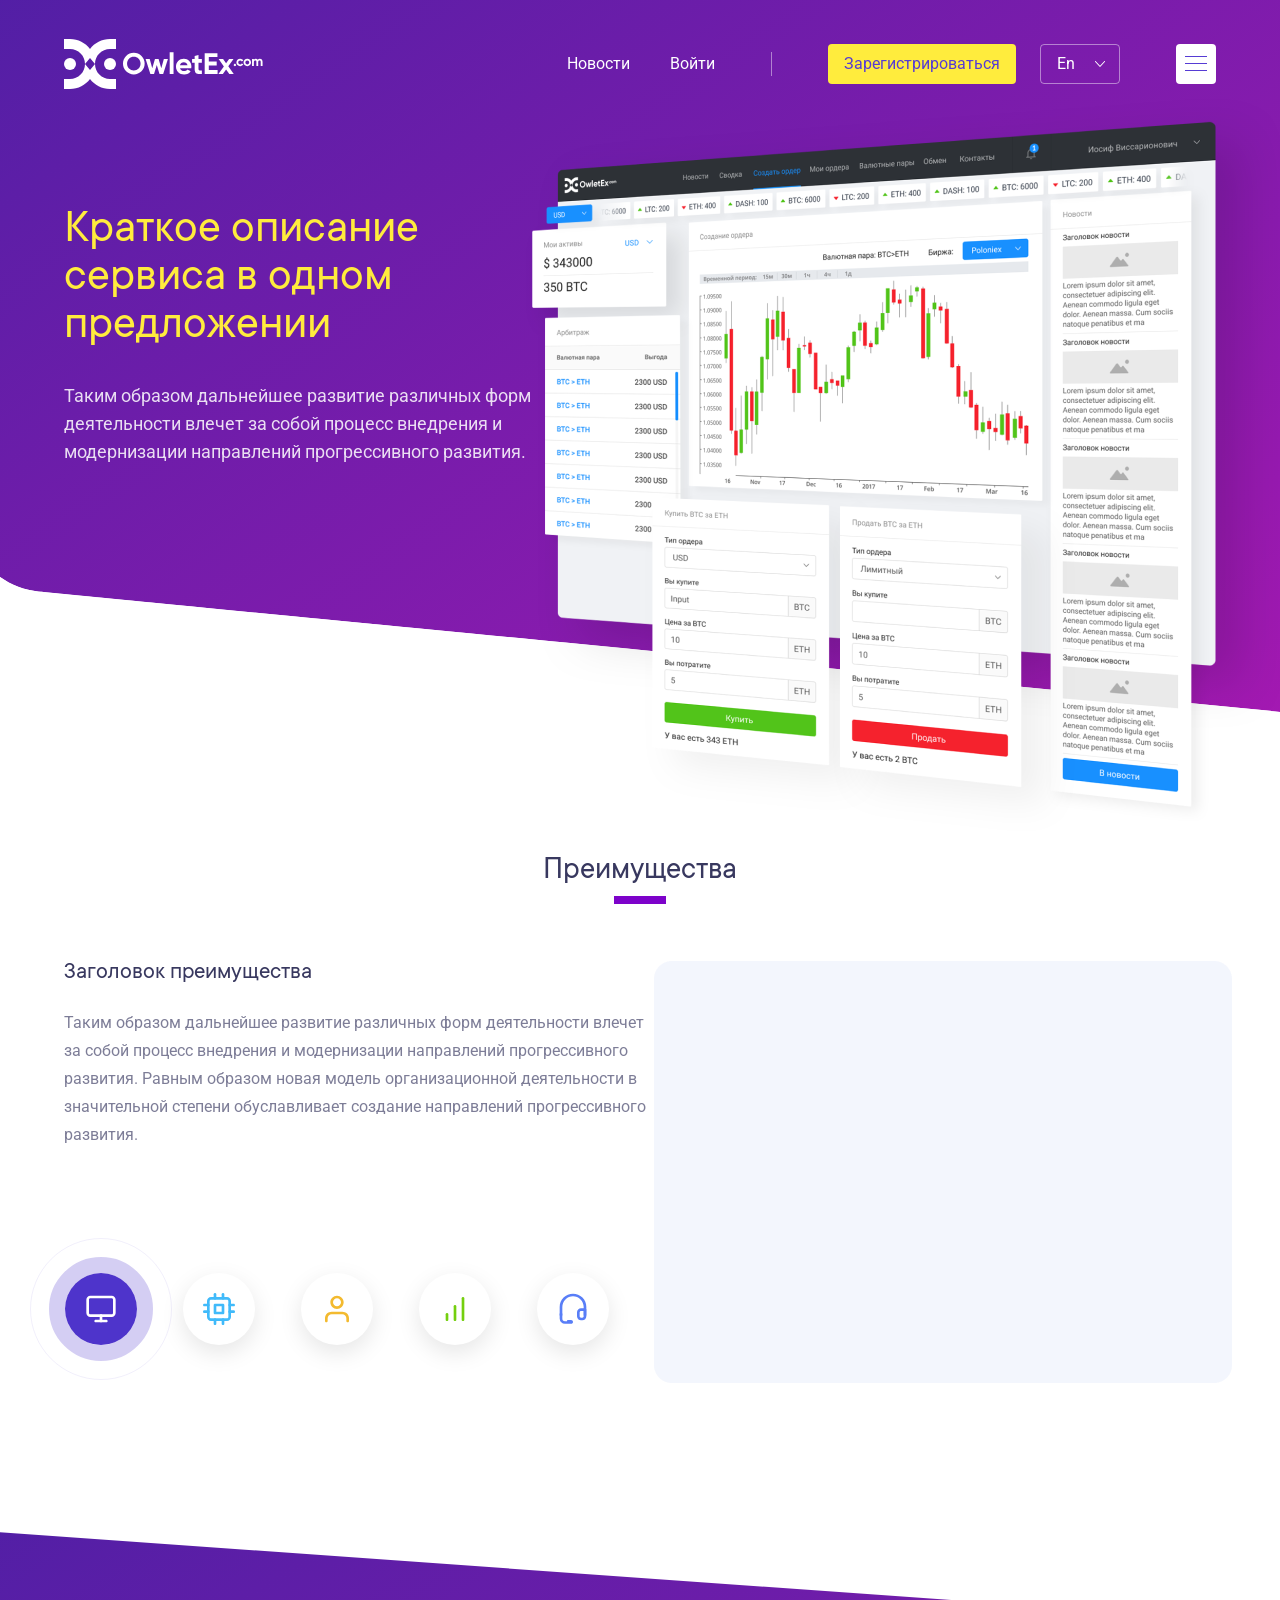
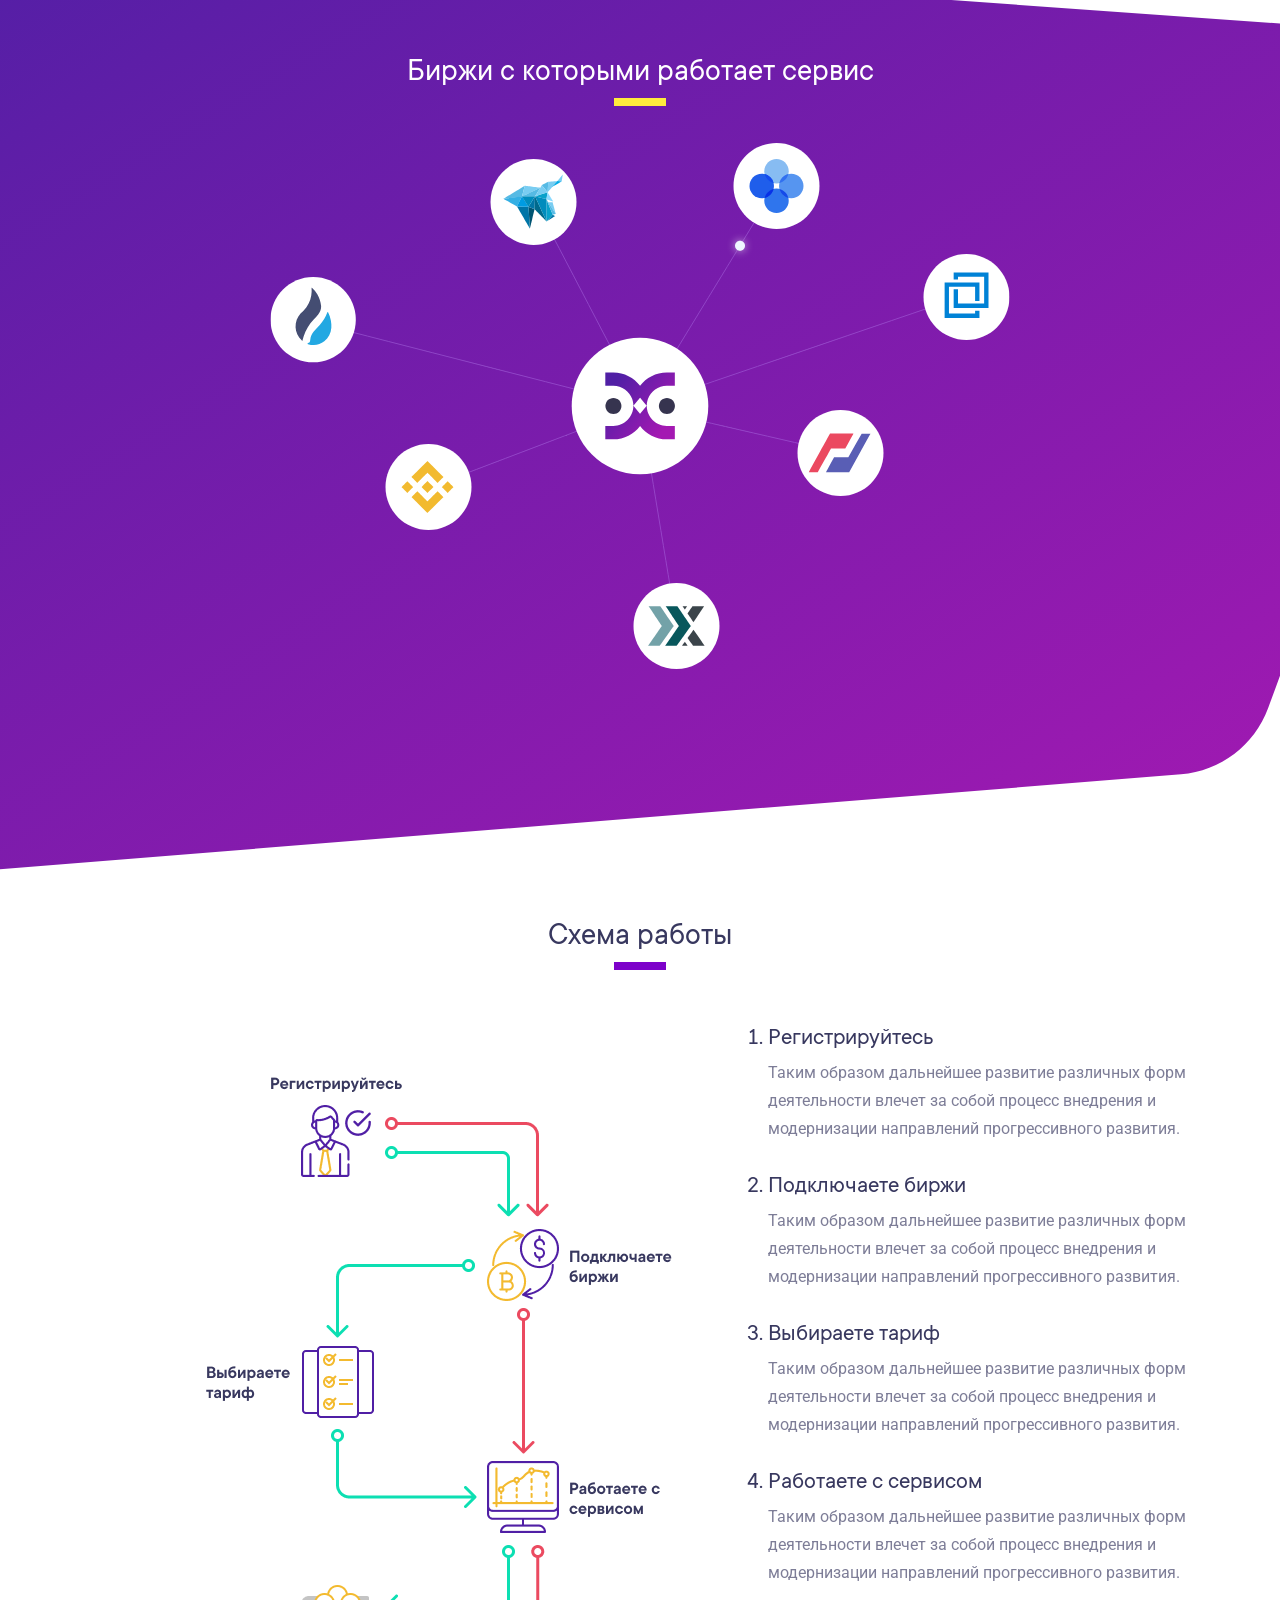
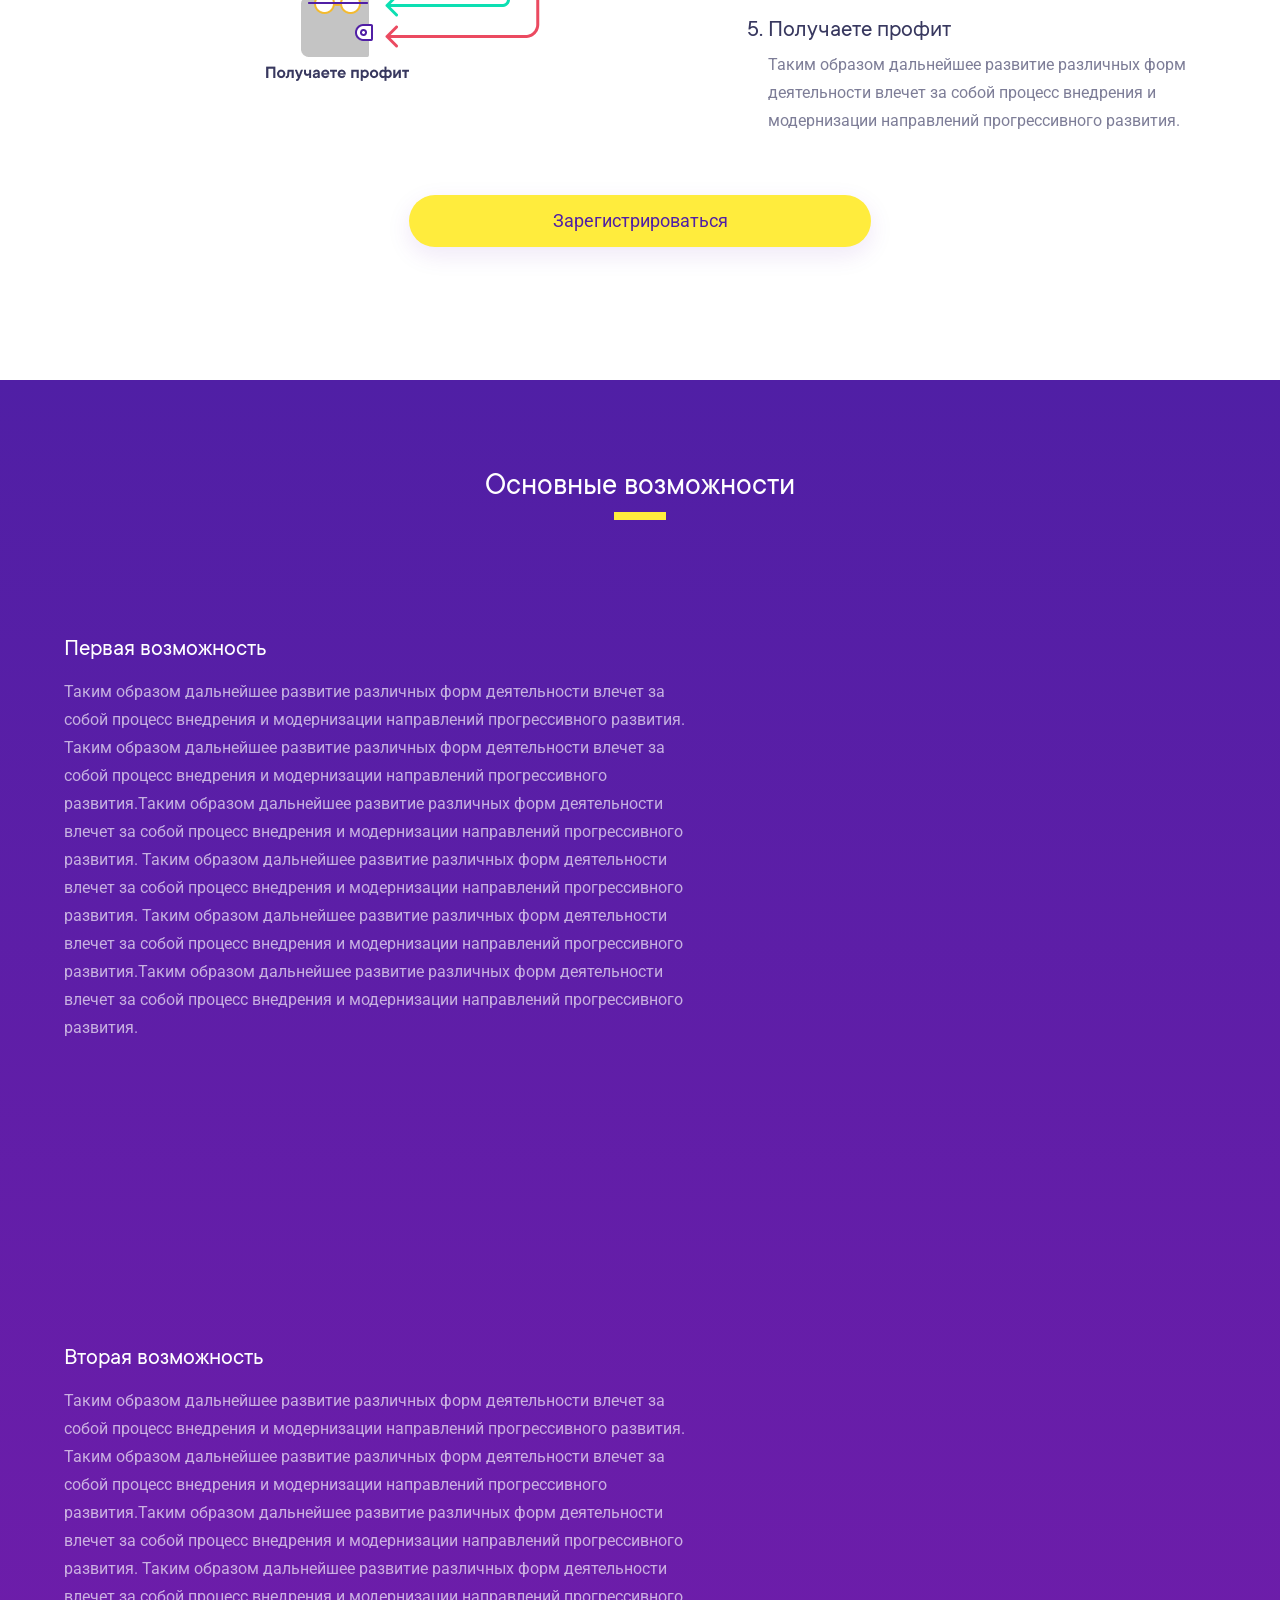
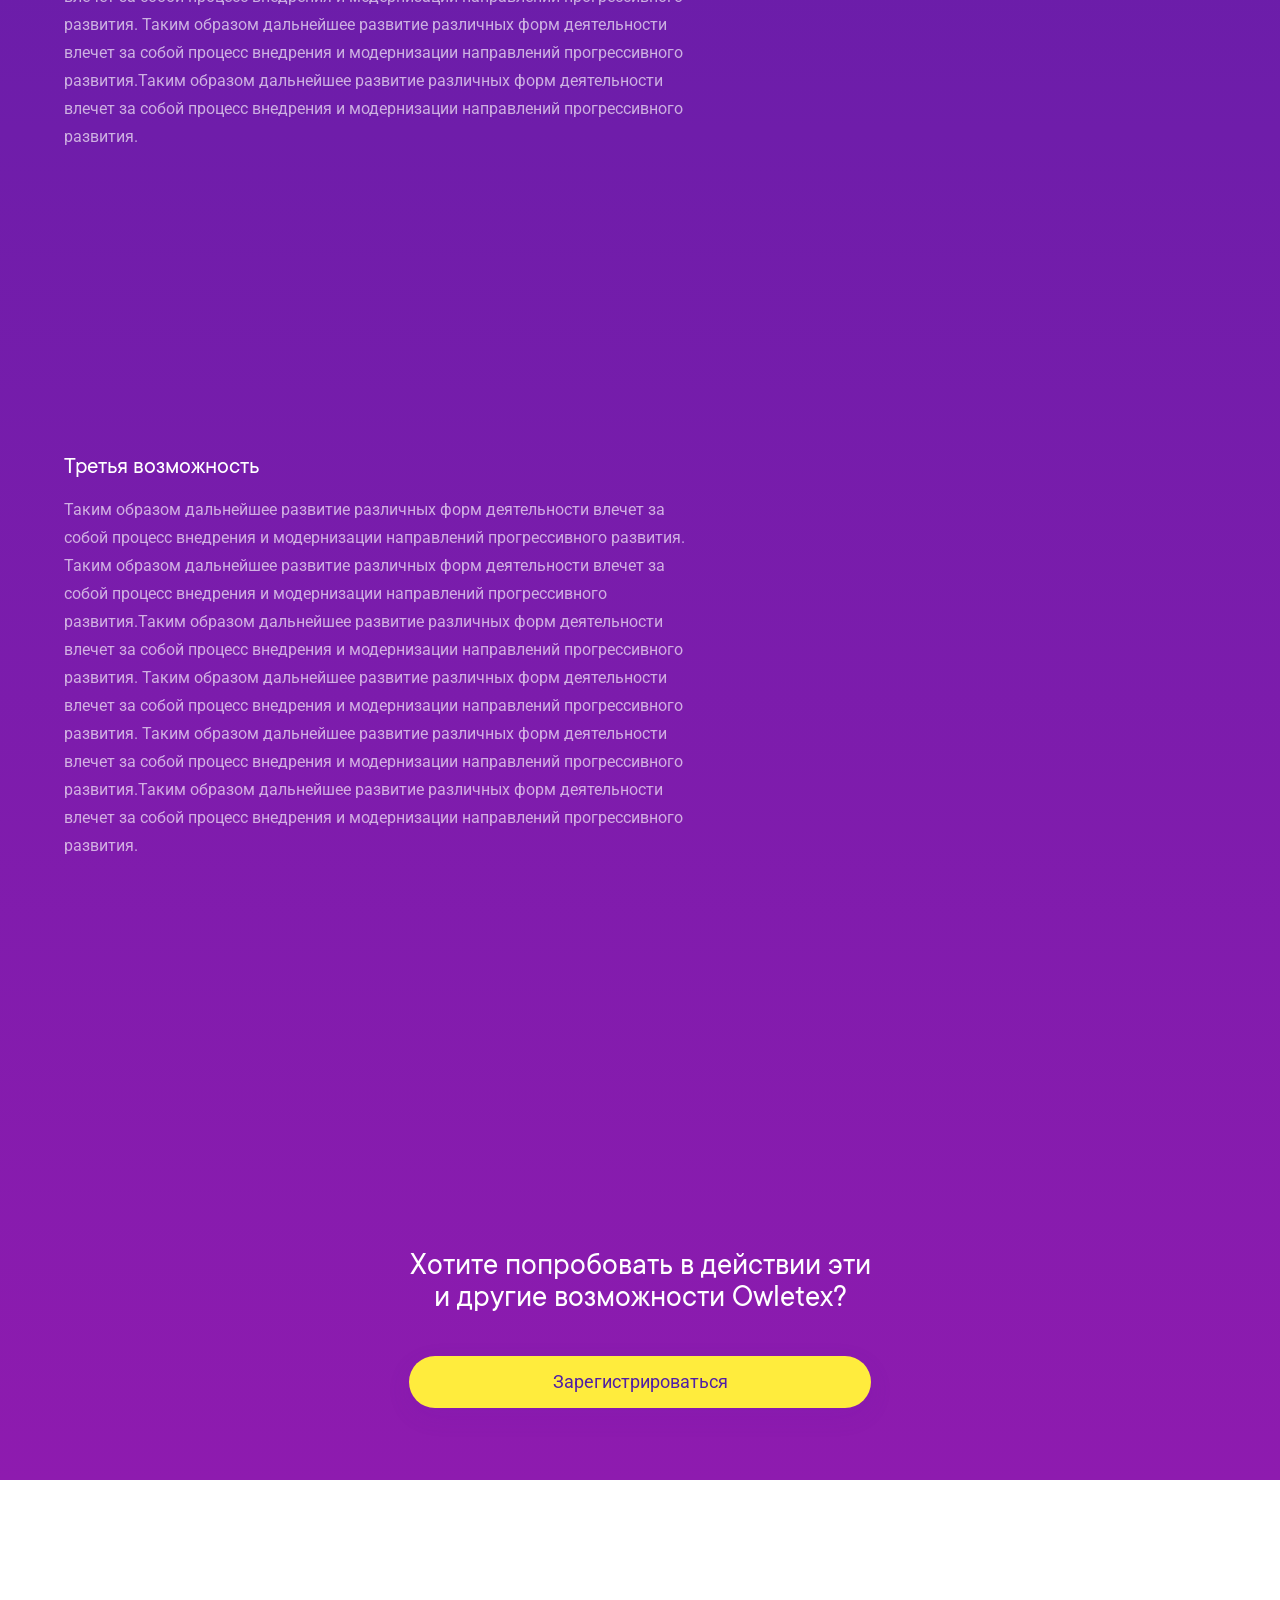
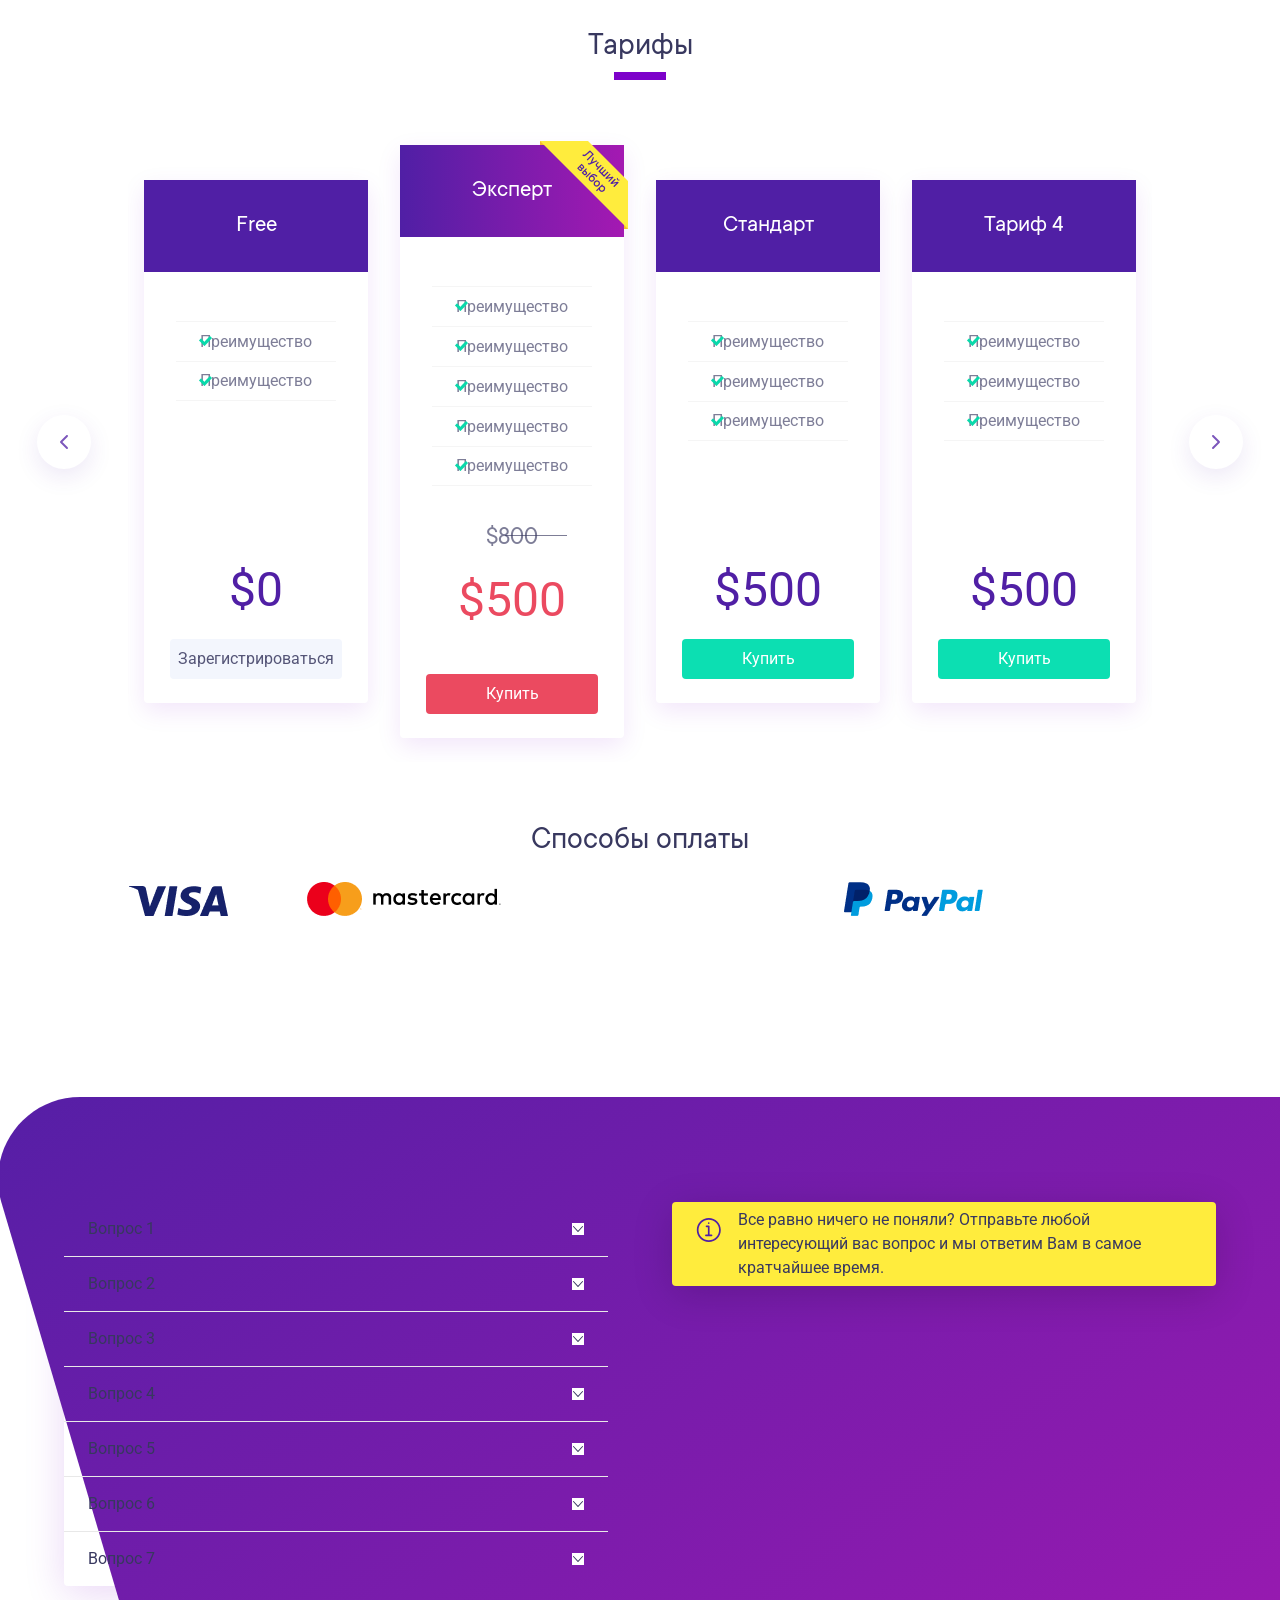
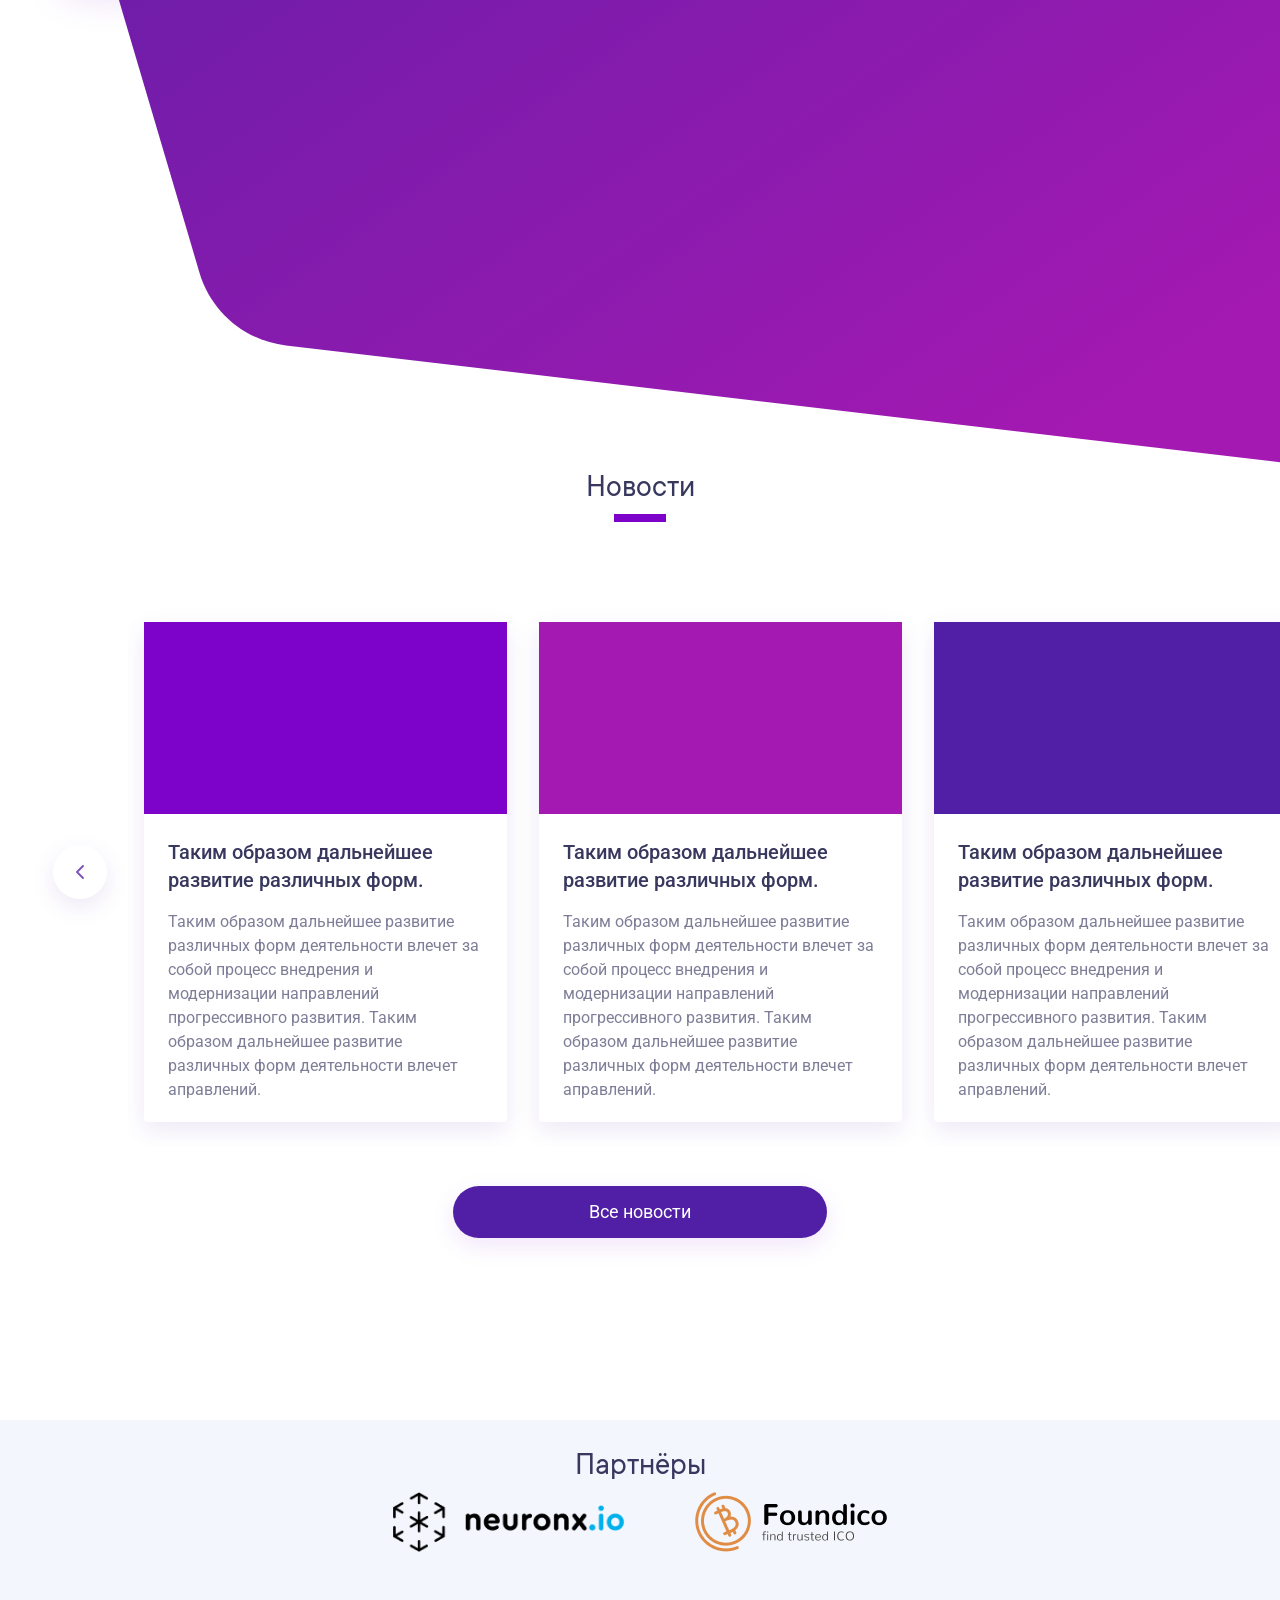
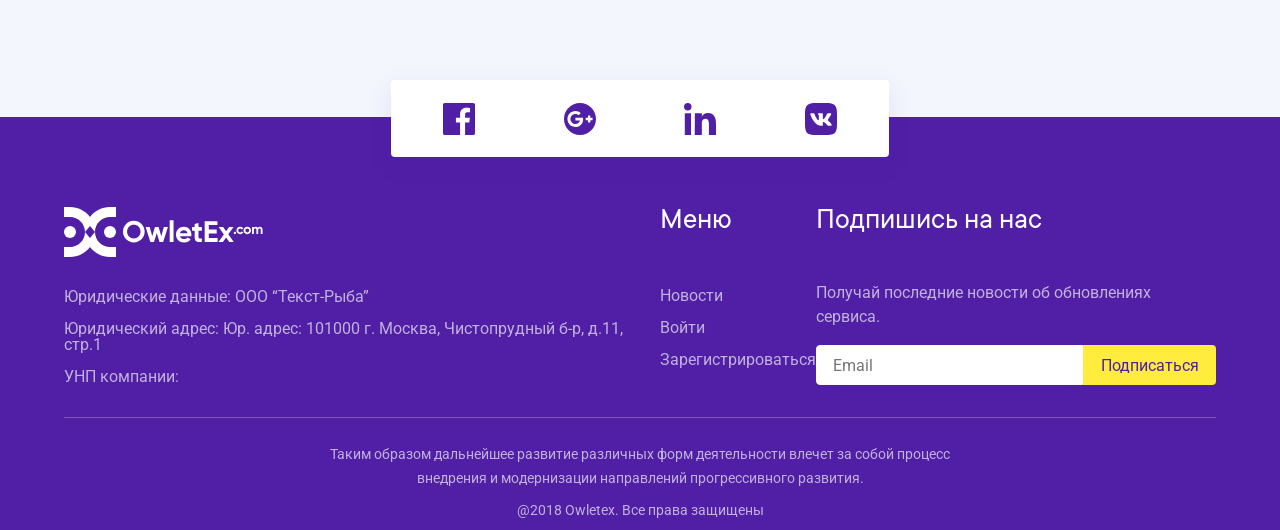
==== index.html @ e2c56e37 "save" ====
<!DOCTYPE html>
<html lang="en">
<head>
    <meta charset="UTF-8">
    <meta name="viewport" content="width=device-width, initial-scale=1">
    <title>Title</title>
    <link rel="stylesheet" href="style/reset.css">
    <link rel="stylesheet" href="style/style.css">
    <link rel="stylesheet" href="fonts/TTCommons/stylesheet.css">
    <link rel="stylesheet" type="text/css" href="./slick/slick.css">
    <link rel="stylesheet" type="text/css" href="./slick/slick-theme.css">
    <link href="https://unpkg.com/aos@2.3.1/dist/aos.css" rel="stylesheet">
    <link href="https://fonts.googleapis.com/css?family=Roboto" rel="stylesheet">
    <script src="js/anim.js"></script>
</head>
<body>
    <div class="header-wrapper">
        <img src="img/header-bg.svg" alt="header-background">
        <header>
            <div class="top-line">
                <div class="logo">
                    <a href="/"></a>
                </div>
                <nav>
                    <a href="/">Новости</a>
                    <a href="/">Войти</a>
                    <div class="divider"></div>
                    <a href="/">Зарегистрироваться</a>
                    <div class="dropdown-language">
                        <a href="#" class="dropdown-active">
                            En
                            <span class="arrow-down"></span>
                        </a>
                        <div class="dropdown-choices">
                            <a href="#">En</a>
                            <a href="#">Ru</a>
                            <a href="#">Fr</a>
                            <a href="#">Gr</a>
                        </div>
                    </div>
                    <div class="burger">
                        <span></span>
                        <span></span>
                        <span></span>
                    </div>
                </nav>
            </div>
            <div class="header-main">
                <div class="header-main-left">
                    <h1>Краткое описание сервиса в одном предложении</h1>
                    <p>Таким образом дальнейшее развитие различных форм деятельности влечет за собой процесс внедрения и модернизации направлений прогрессивного развития.</p>
                </div>
                <img src="img/header-main-img.png" alt="App Screen">
            </div>
        </header>
    </div>
    <section class="advantages">
        <h2>Преимущества</h2>
        <div class="head-line"></div>
        <div class="adv-desc">
            <div class="adv-desc-left">
                <div>
                    <h3>Заголовок преимущества</h3>
                    <p>Таким образом дальнейшее развитие различных форм деятельности влечет за собой процесс внедрения и модернизации направлений прогрессивного развития. Равным образом новая модель организационной деятельности в значительной степени обуславливает создание направлений прогрессивного развития.</p>
                </div>
                <div class="adv-bar">
                    <div class="advantage active">
                        <div>
                            <div></div>
                        </div>
                    </div>
                    <div class="advantage">
                        <div>
                            <div></div>
                        </div>
                    </div>
                    <div class="advantage">
                        <div>
                            <div></div>
                        </div>
                    </div>
                    <div class="advantage">
                        <div>
                            <div></div>
                        </div>
                    </div>
                    <div class="advantage">
                        <div>
                            <div></div>
                        </div>
                    </div>
                </div>
            </div>
            <img src="img/advantages/img/adv-example.png" alt="Adv image">
        </div>
    </section>
    <section class="exchanges">
        <img src="img/exchanges-bg.svg" alt="exchanges-background">
        <h2>Биржи с которыми работает сервис</h2>
        <div class="head-line light"></div>
        <div id="exchanges-anim"></div>
    </section>
    <section class="scheme-of-work">
        <h2>Схема работы</h2>
        <div class="head-line"></div>
        <div class="main-content">
            <div class="scheme-image">
                <img src="img/scheme-of-work.png" alt="Scheme of work">
            </div>
            <div class="scheme-steps">
                <ol>
                    <li>Регистрируйтесь</li>
                    <p>Таким образом дальнейшее развитие различных форм деятельности влечет за собой процесс внедрения и модернизации направлений прогрессивного развития.</p>
                    <li>Подключаете биржи</li>
                    <p>Таким образом дальнейшее развитие различных форм деятельности влечет за собой процесс внедрения и модернизации направлений прогрессивного развития.</p>
                    <li>Выбираете тариф</li>
                    <p>Таким образом дальнейшее развитие различных форм деятельности влечет за собой процесс внедрения и модернизации направлений прогрессивного развития.</p>
                    <li>Работаете с сервисом</li>
                    <p>Таким образом дальнейшее развитие различных форм деятельности влечет за собой процесс внедрения и модернизации направлений прогрессивного развития.</p>
                    <li>Получаете профит</li>
                    <p>Таким образом дальнейшее развитие различных форм деятельности влечет за собой процесс внедрения и модернизации направлений прогрессивного развития.</p>
                </ol>
            </div>
        </div>
        <div class="btn-reg">Зарегистрироваться</div>
    </section>
    <section class="main-opportunities">
        <h2>Основные возможности</h2>
        <div class="head-line light"></div>
        <div class="main-content">
            <div class="opp-texts">
                <div class="opp-text">
                    <h3>Первая возможность</h3>
                    <p>Таким образом дальнейшее развитие различных форм деятельности влечет за собой процесс внедрения и модернизации направлений прогрессивного развития. Таким образом дальнейшее развитие различных форм деятельности влечет за собой процесс внедрения и модернизации направлений прогрессивного развития.Таким образом дальнейшее развитие различных форм деятельности влечет за собой процесс внедрения и модернизации направлений прогрессивного развития. Таким образом дальнейшее развитие различных форм деятельности влечет за собой процесс внедрения и модернизации направлений прогрессивного развития. Таким образом дальнейшее развитие различных форм деятельности влечет за собой процесс внедрения и модернизации направлений прогрессивного развития.Таким образом дальнейшее развитие различных форм деятельности влечет за собой процесс внедрения и модернизации направлений прогрессивного развития.</p>
                </div>
                <div class="opp-text">
                    <h3>Вторая возможность</h3>
                    <p>Таким образом дальнейшее развитие различных форм деятельности влечет за собой процесс внедрения и модернизации направлений прогрессивного развития. Таким образом дальнейшее развитие различных форм деятельности влечет за собой процесс внедрения и модернизации направлений прогрессивного развития.Таким образом дальнейшее развитие различных форм деятельности влечет за собой процесс внедрения и модернизации направлений прогрессивного развития. Таким образом дальнейшее развитие различных форм деятельности влечет за собой процесс внедрения и модернизации направлений прогрессивного развития. Таким образом дальнейшее развитие различных форм деятельности влечет за собой процесс внедрения и модернизации направлений прогрессивного развития.Таким образом дальнейшее развитие различных форм деятельности влечет за собой процесс внедрения и модернизации направлений прогрессивного развития.</p>
                </div>
                <div class="opp-text">
                    <h3>Третья возможность</h3>
                    <p>Таким образом дальнейшее развитие различных форм деятельности влечет за собой процесс внедрения и модернизации направлений прогрессивного развития. Таким образом дальнейшее развитие различных форм деятельности влечет за собой процесс внедрения и модернизации направлений прогрессивного развития.Таким образом дальнейшее развитие различных форм деятельности влечет за собой процесс внедрения и модернизации направлений прогрессивного развития. Таким образом дальнейшее развитие различных форм деятельности влечет за собой процесс внедрения и модернизации направлений прогрессивного развития. Таким образом дальнейшее развитие различных форм деятельности влечет за собой процесс внедрения и модернизации направлений прогрессивного развития.Таким образом дальнейшее развитие различных форм деятельности влечет за собой процесс внедрения и модернизации направлений прогрессивного развития.</p>
                </div>
            </div>
            <div class="opp-imgs">
                <!--<div class="opp-img">-->
                <div class="opp-img fir" data-aos="fade-down" data-aos-offset="300" data-aos-anchor-placement="top-center">
                    <img src="img/opportunities/opportunity2.png" alt="Opportunity 1">
                </div>
                <!--<div class="opp-img">-->
                <div class="opp-img" data-aos="fade-down" data-aos-offset="300" data-aos-anchor-placement="top-center">
                    <img src="img/opportunities/opportunity2.png" alt="Opportunity 2">
                </div>
                <!--<div class="opp-img">-->
                <div class="opp-img" data-aos="fade-down" data-aos-offset="300" data-aos-anchor-placement="top-center">
                    <img src="img/opportunities/opportunity3.png" alt="Opportunity 3">
                </div>
            </div>
        </div>
        <div class="want-to-try">
            <h2>Хотите попробовать в действии эти и другие возможности Owletex?</h2>
            <div class="btn-reg">Зарегистрироваться</div>
        </div>
    </section>
    <section class="tariffs">
        <h2>Тарифы</h2>
        <div class="head-line"></div>
        <div class="cards-tariffs">
            <div class="card-tariffs">
                <div class="card-head">
                    <h3>Free</h3>
                </div>
                <div class="card-body">
                    <div class="opps">
                        <div class="opp">Преимущество</div>
                        <div class="opp">Преимущество</div>
                    </div>
                    <div class="buy">
                        <div class="price">$0</div>
                        <div class="btn-buy reg">Зарегистрироваться</div>
                    </div>
                </div>
            </div>
            <div class="card-tariffs best-choice">
                <div class="card-head">
                    <h3>Эксперт</h3>
                </div>
                <div class="card-body">
                    <div class="opps">
                        <div class="opp">Преимущество</div>
                        <div class="opp">Преимущество</div>
                        <div class="opp">Преимущество</div>
                        <div class="opp">Преимущество</div>
                        <div class="opp">Преимущество</div>
                    </div>
                    <div class="buy">
                        <div class="discount">$800</div>
                        <div class="price best">$500</div>
                        <div class="btn-buy best">Купить</div>
                    </div>
                </div>
            </div>
            <div class="card-tariffs">
                <div class="card-head">
                    <h3>Стандарт</h3>
                </div>
                <div class="card-body">
                    <div class="opps">
                        <div class="opp">Преимущество</div>
                        <div class="opp">Преимущество</div>
                        <div class="opp">Преимущество</div>
                    </div>
                    <div class="buy">
                        <div class="price">$500</div>
                        <div class="btn-buy">Купить</div>
                    </div>
                </div>
            </div>
            <div class="card-tariffs">
                <div class="card-head">
                    <h3>Тариф 4</h3>
                </div>
                <div class="card-body">
                    <div class="opps">
                        <div class="opp">Преимущество</div>
                        <div class="opp">Преимущество</div>
                        <div class="opp">Преимущество</div>
                    </div>
                    <div class="buy">
                        <div class="price">$500</div>
                        <div class="btn-buy">Купить</div>
                    </div>
                </div>
            </div>
            <div class="card-tariffs">
                <div class="card-head">
                    <h3>Free</h3>
                </div>
                <div class="card-body">
                    <div class="opps">
                        <div class="opp">Преимущество</div>
                        <div class="opp">Преимущество</div>
                    </div>
                    <div class="buy">
                        <div class="price">$0</div>
                        <div class="btn-buy reg">Зарегистрироваться</div>
                    </div>
                </div>
            </div>
            <div class="card-tariffs">
                <div class="card-head">
                    <h3>Free</h3>
                </div>
                <div class="card-body">
                    <div class="opps">
                        <div class="opp">Преимущество</div>
                        <div class="opp">Преимущество</div>
                    </div>
                    <div class="buy">
                        <div class="price">$0</div>
                        <div class="btn-buy reg">Зарегистрироваться</div>
                    </div>
                </div>
            </div>
        </div>
        <h2>Способы оплаты</h2>
        <div class="methods">
            <div class="methods-left">
                <img src="img/payment-methods/visa.png" alt="Visa">
                <img src="img/payment-methods/mastercard.png" alt="Master Card">
            </div>
            <div class="methods-right">
                <img src="img/payment-methods/paypal.png" alt="PayPal">
            </div>
        </div>
    </section>
    <section class="faq">
        <img src="img/faq-bg.svg" alt="faq-background">
        <h2>FAQ</h2>
        <div class="head-line light"></div>
        <div class="faq-inner">
            <div class="quick-answers">
                <div class="question-head">Вопрос 1</div>
                <div class="question-body">Таким образом дальнейшее развитие различных форм деятельности влечет за собой процесс внедрения и
                    модернизации направлений прогрессивного развития. Таким образом дальнейшее развитие различных форм
                    деятельности влечет за собой процесс внедрения и модернизации направлений прогрессивного развития.
                    Таким образом дальнейшее развитие различных форм деятельности влечет.</div>
                <div class="question-head">Вопрос 2</div>
                <div class="question-body">Таким образом дальнейшее развитие различных форм деятельности влечет за собой процесс внедрения и
                    модернизации направлений прогрессивного развития. Таким образом дальнейшее развитие различных форм
                    деятельности влечет за собой процесс внедрения и модернизации направлений прогрессивного развития.
                    Таким образом дальнейшее развитие различных форм деятельности влечет.</div>
                <div class="question-head">Вопрос 3</div>
                <div class="question-body">Таким образом дальнейшее развитие различных форм деятельности влечет за собой процесс внедрения и
                    модернизации направлений прогрессивного развития. Таким образом дальнейшее развитие различных форм
                    деятельности влечет за собой процесс внедрения и модернизации направлений прогрессивного развития.
                    Таким образом дальнейшее развитие различных форм деятельности влечет.</div>
                <div class="question-head">Вопрос 4</div>
                <div class="question-body">Таким образом дальнейшее развитие различных форм деятельности влечет за собой процесс внедрения и
                    модернизации направлений прогрессивного развития. Таким образом дальнейшее развитие различных форм
                    деятельности влечет за собой процесс внедрения и модернизации направлений прогрессивного развития.
                    Таким образом дальнейшее развитие различных форм деятельности влечет.</div>
                <div class="question-head">Вопрос 5</div>
                <div class="question-body">Таким образом дальнейшее развитие различных форм деятельности влечет за собой процесс внедрения и
                    модернизации направлений прогрессивного развития. Таким образом дальнейшее развитие различных форм
                    деятельности влечет за собой процесс внедрения и модернизации направлений прогрессивного развития.
                    Таким образом дальнейшее развитие различных форм деятельности влечет.</div>
                <div class="question-head">Вопрос 6</div>
                <div class="question-body">Таким образом дальнейшее развитие различных форм деятельности влечет за собой процесс внедрения и
                    модернизации направлений прогрессивного развития. Таким образом дальнейшее развитие различных форм
                    деятельности влечет за собой процесс внедрения и модернизации направлений прогрессивного развития.
                    Таким образом дальнейшее развитие различных форм деятельности влечет.</div>
                <div class="question-head">Вопрос 7</div>
                <div class="question-body">Таким образом дальнейшее развитие различных форм деятельности влечет за собой процесс внедрения и
                    модернизации направлений прогрессивного развития. Таким образом дальнейшее развитие различных форм
                    деятельности влечет за собой процесс внедрения и модернизации направлений прогрессивного развития.
                    Таким образом дальнейшее развитие различных форм деятельности влечет.</div>
            </div>
            <div class="ask">
                <div class="ask-info">Все равно ничего не поняли? Отправьте любой интересующий вас вопрос и мы ответим Вам в самое кратчайшее время.</div>
                <div class="ask-form">
                    <div class="ask-form-head">Форма обратной связи</div>
                    <div class="ask-from-body">
                        <input type="text" placeholder="Имя" name="name" id="name">
                        <input type="text" placeholder="Email" name="name" id="email">
                        <textarea name="question" id="question" cols="30" rows="10" placeholder="Вопрос"></textarea>
                        <div class="ask-send">
                            <div class="captcha"></div>
                            <button type="submit">Отправить</button>
                        </div>
                    </div>
                </div>
            </div>
        </div>
    </section>
    <section class="news">
        <h2>Новости</h2>
        <div class="head-line"></div>
        <div class="news-cards">
            <div class="news-card">
                <div class="card-head"></div>
                <div class="card-body">
                    <div class="news-header">Таким образом дальнейшее развитие различных форм.</div>
                    <div class="news-content">Таким образом дальнейшее развитие различных форм деятельности влечет за собой процесс внедрения и модернизации направлений прогрессивного развития. Таким образом дальнейшее развитие различных форм деятельности влечет аправлений.</div>
                </div>
            </div>
            <div class="news-card">
                <div class="card-head"></div>
                <div class="card-body">
                    <div class="news-header">Таким образом дальнейшее развитие различных форм.</div>
                    <div class="news-content">Таким образом дальнейшее развитие различных форм деятельности влечет за собой процесс внедрения и модернизации направлений прогрессивного развития. Таким образом дальнейшее развитие различных форм деятельности влечет аправлений.</div>
                </div>
            </div>
            <div class="news-card">
                <div class="card-head"></div>
                <div class="card-body">
                    <div class="news-header">Таким образом дальнейшее развитие различных форм.</div>
                    <div class="news-content">Таким образом дальнейшее развитие различных форм деятельности влечет за собой процесс внедрения и модернизации направлений прогрессивного развития. Таким образом дальнейшее развитие различных форм деятельности влечет аправлений.</div>
                </div>
            </div>
            <div class="news-card">
                <div class="card-head"></div>
                <div class="card-body">
                    <div class="news-header">Таким образом дальнейшее развитие различных форм.</div>
                    <div class="news-content">Таким образом дальнейшее развитие различных форм деятельности влечет за собой процесс внедрения и модернизации направлений прогрессивного развития. Таким образом дальнейшее развитие различных форм деятельности влечет аправлений.</div>
                </div>
            </div>
            <div class="news-card">
                <div class="card-head"></div>
                <div class="card-body">
                    <div class="news-header">Таким образом дальнейшее развитие различных форм.</div>
                    <div class="news-content">Таким образом дальнейшее развитие различных форм деятельности влечет за собой процесс внедрения и модернизации направлений прогрессивного развития. Таким образом дальнейшее развитие различных форм деятельности влечет аправлений.</div>
                </div>
            </div>
            <div class="news-card">
                <div class="card-head"></div>
                <div class="card-body">
                    <div class="news-header">Таким образом дальнейшее развитие различных форм.</div>
                    <div class="news-content">Таким образом дальнейшее развитие различных форм деятельности влечет за собой процесс внедрения и модернизации направлений прогрессивного развития. Таким образом дальнейшее развитие различных форм деятельности влечет аправлений.</div>
                </div>
            </div>
        </div>
        <div class="btn-all-news">Все новости</div>
    </section>
    <section class="partners">
        <h2>Партнёры</h2>
        <div class="partners-logos">
            <div class="partners-logo">
                <img src="img/partners/neuronx.io.png" alt="Neurox.io">
            </div>
            <div class="partners-logo">
                <img src="img/partners/foundico.png" alt="Foundico">
            </div>
        </div>
    </section>
    <footer>
        <div class="social-links">
            <a href="/" class="fb"></a>
            <a href="/" class="gp"></a>
            <a href="/" class="li"></a>
            <a href="/" class="vk"></a>
        </div>
        <div class="main-content">
            <div class="company-info">
                <a href="/" class="logo"></a>
                <div>Юридические данные: ООО “Текст-Рыба”</div>
                <div>Юридический адрес: Юр. адрес: 101000 г. Москва, Чистопрудный б-р, д.11, стр.1</div>
                <div>УНП компании:</div>
            </div>
            <div class="menu">
                <div class="menu-head">Меню</div>
                <a href="/">Новости</a>
                <a href="/">Войти</a>
                <a href="/">Зарегистрироваться</a>
            </div>
            <div class="subscribe">
                <div class="menu-head">Подпишись на нас</div>
                <div>
                    <div>Получай последние новости об обновлениях сервиса.</div>
                    <div>
                        <input type="text" placeholder="Email">
                        <input type="button" value="Подписаться">
                    </div>
                </div>
            </div>
        </div>
        <div class="copyrights">
            <div class="copyrights-text">Таким образом дальнейшее развитие различных форм деятельности влечет за собой процесс внедрения и модернизации направлений прогрессивного развития. </div>
            <div class="copyright">@2018 Owletex. Все права защищены</div>
        </div>
    </footer>

    <script
        src="https://code.jquery.com/jquery-3.3.1.min.js"
        integrity="sha256-FgpCb/KJQlLNfOu91ta32o/NMZxltwRo8QtmkMRdAu8="
        crossorigin="anonymous">
    </script>
    <script src="./slick/slick.js" type="text/javascript" charset="utf-8"></script>
    <script src="https://unpkg.com/aos@2.3.1/dist/aos.js"></script>
    <script>
        var animationData = {"v":"5.4.2","fr":60,"ip":0,"op":345,"w":739,"h":526,"nm":"comp","ddd":0,"assets":[],"layers":[{"ddd":0,"ind":1,"ty":4,"nm":"Shape Layer 2","sr":1,"ks":{"o":{"a":0,"k":100,"ix":11},"r":{"a":0,"k":0,"ix":10},"p":{"a":0,"k":[0.25,0.25,0],"ix":2},"a":{"a":0,"k":[0,0,0],"ix":1},"s":{"a":0,"k":[100,100,100],"ix":6}},"ao":0,"shapes":[{"ty":"gr","it":[{"ind":0,"ty":"sh","ix":1,"ks":{"a":0,"k":{"i":[[0,0],[0,0],[0,0],[0,0]],"o":[[0,0],[0,0],[0,0],[0,0]],"v":[[-12.875,9.903],[-1.368,9.903],[12.875,-9.903],[0.934,-9.903]],"c":true},"ix":2},"nm":"Контур 1","mn":"ADBE Vector Shape - Group","hd":false},{"ty":"fl","c":{"a":0,"k":[0.03137254902,0.341176470588,0.360784313725,1],"ix":4},"o":{"a":0,"k":100,"ix":5},"r":1,"nm":"Заливка 1","mn":"ADBE Vector Graphic - Fill","hd":false},{"ty":"tr","p":{"a":0,"k":[407.226,492.714],"ix":2},"a":{"a":0,"k":[0,0],"ix":1},"s":{"a":0,"k":[100,100],"ix":3},"r":{"a":0,"k":0,"ix":6},"o":{"a":0,"k":100,"ix":7},"sk":{"a":0,"k":0,"ix":4},"sa":{"a":0,"k":0,"ix":5},"nm":"Transform"}],"nm":"Группа 7","np":2,"cix":2,"ix":1,"mn":"ADBE Vector Group","hd":false},{"ty":"gr","it":[{"ind":0,"ty":"sh","ix":1,"ks":{"a":0,"k":{"i":[[0,0],[0,0],[0,0]],"o":[[0,0],[0,0],[0,0]],"v":[[-2.918,2.051],[2.918,2.051],[0.034,-2.051]],"c":true},"ix":2},"nm":"Контур 1","mn":"ADBE Vector Shape - Group","hd":false},{"ty":"fl","c":{"a":0,"k":[0.23137254902,0.266666666667,0.290196078431,1],"ix":4},"o":{"a":0,"k":100,"ix":5},"r":1,"nm":"Заливка 1","mn":"ADBE Vector Graphic - Fill","hd":false},{"ty":"tr","p":{"a":0,"k":[414.066,500.569],"ix":2},"a":{"a":0,"k":[0,0],"ix":1},"s":{"a":0,"k":[100,100],"ix":3},"r":{"a":0,"k":0,"ix":6},"o":{"a":0,"k":100,"ix":7},"sk":{"a":0,"k":0,"ix":4},"sa":{"a":0,"k":0,"ix":5},"nm":"Transform"}],"nm":"Группа 8","np":2,"cix":2,"ix":2,"mn":"ADBE Vector Group","hd":false},{"ty":"gr","it":[{"ind":0,"ty":"sh","ix":1,"ks":{"a":0,"k":{"i":[[0,0],[0,0],[0,0],[0,0]],"o":[[0,0],[0,0],[0,0],[0,0]],"v":[[-3.012,8.083],[8.617,8.083],[-2.606,-8.083],[-8.617,0.271]],"c":true},"ix":2},"nm":"Контур 1","mn":"ADBE Vector Shape - Group","hd":false},{"ty":"fl","c":{"a":0,"k":[0.23137254902,0.266666666667,0.290196078431,1],"ix":4},"o":{"a":0,"k":100,"ix":5},"r":1,"nm":"Заливка 1","mn":"ADBE Vector Graphic - Fill","hd":false},{"ty":"tr","p":{"a":0,"k":[425.385,494.536],"ix":2},"a":{"a":0,"k":[0,0],"ix":1},"s":{"a":0,"k":[100,100],"ix":3},"r":{"a":0,"k":0,"ix":6},"o":{"a":0,"k":100,"ix":7},"sk":{"a":0,"k":0,"ix":4},"sa":{"a":0,"k":0,"ix":5},"nm":"Transform"}],"nm":"Группа 9","np":2,"cix":2,"ix":3,"mn":"ADBE Vector Group","hd":false},{"ty":"gr","it":[{"ind":0,"ty":"sh","ix":1,"ks":{"a":0,"k":{"i":[[0,0],[0,0],[0,0]],"o":[[0,0],[0,0],[0,0]],"v":[[-2.241,-1.665],[2.24,-1.665],[0.033,1.665]],"c":true},"ix":2},"nm":"Контур 1","mn":"ADBE Vector Shape - Group","hd":false},{"ty":"fl","c":{"a":0,"k":[0.23137254902,0.266666666667,0.290196078431,1],"ix":4},"o":{"a":0,"k":100,"ix":5},"r":1,"nm":"Заливка 1","mn":"ADBE Vector Graphic - Fill","hd":false},{"ty":"tr","p":{"a":0,"k":[414.083,464.671],"ix":2},"a":{"a":0,"k":[0,0],"ix":1},"s":{"a":0,"k":[100,100],"ix":3},"r":{"a":0,"k":0,"ix":6},"o":{"a":0,"k":100,"ix":7},"sk":{"a":0,"k":0,"ix":4},"sa":{"a":0,"k":0,"ix":5},"nm":"Transform"}],"nm":"Группа 10","np":2,"cix":2,"ix":4,"mn":"ADBE Vector Group","hd":false},{"ty":"gr","it":[{"ind":0,"ty":"sh","ix":1,"ks":{"a":0,"k":{"i":[[0,0],[0,0],[0,0],[0,0]],"o":[[0,0],[0,0],[0,0],[0,0]],"v":[[-3.35,-7.987],[8.279,-7.987],[-2.309,7.987],[-8.279,-0.759]],"c":true},"ix":2},"nm":"Контур 1","mn":"ADBE Vector Shape - Group","hd":false},{"ty":"fl","c":{"a":0,"k":[0.23137254902,0.266666666667,0.290196078431,1],"ix":4},"o":{"a":0,"k":100,"ix":5},"r":1,"nm":"Заливка 1","mn":"ADBE Vector Graphic - Fill","hd":false},{"ty":"tr","p":{"a":0,"k":[425.047,470.993],"ix":2},"a":{"a":0,"k":[0,0],"ix":1},"s":{"a":0,"k":[100,100],"ix":3},"r":{"a":0,"k":0,"ix":6},"o":{"a":0,"k":100,"ix":7},"sk":{"a":0,"k":0,"ix":4},"sa":{"a":0,"k":0,"ix":5},"nm":"Transform"}],"nm":"Группа 11","np":2,"cix":2,"ix":5,"mn":"ADBE Vector Group","hd":false},{"ty":"gr","it":[{"ind":0,"ty":"sh","ix":1,"ks":{"a":0,"k":{"i":[[0,0],[0,0],[0,0],[0,0],[0,0]],"o":[[0,0],[0,0],[0,0],[0,0],[0,0]],"v":[[-12.57,-10.668],[-0.941,-10.668],[12.57,9.139],[6.18,10.668],[0.63,9.139]],"c":true},"ix":2},"nm":"Контур 1","mn":"ADBE Vector Shape - Group","hd":false},{"ty":"fl","c":{"a":0,"k":[0.03137254902,0.341176470588,0.360784313725,1],"ix":4},"o":{"a":0,"k":100,"ix":5},"r":1,"nm":"Заливка 1","mn":"ADBE Vector Graphic - Fill","hd":false},{"ty":"tr","p":{"a":0,"k":[407.53,473.674],"ix":2},"a":{"a":0,"k":[0,0],"ix":1},"s":{"a":0,"k":[100,100],"ix":3},"r":{"a":0,"k":0,"ix":6},"o":{"a":0,"k":100,"ix":7},"sk":{"a":0,"k":0,"ix":4},"sa":{"a":0,"k":0,"ix":5},"nm":"Transform"}],"nm":"Группа 12","np":2,"cix":2,"ix":6,"mn":"ADBE Vector Group","hd":false},{"ty":"gr","it":[{"ind":0,"ty":"sh","ix":1,"ks":{"a":0,"k":{"i":[[0,0],[0,0],[0,0],[0,0]],"o":[[0,0],[0,0],[0,0],[0,0]],"v":[[-12.875,9.903],[-1.245,9.903],[12.875,-9.903],[0.948,-9.903]],"c":true},"ix":2},"nm":"Контур 1","mn":"ADBE Vector Shape - Group","hd":false},{"ty":"fl","c":{"a":0,"k":[0.450980392157,0.635294117647,0.658823529412,1],"ix":4},"o":{"a":0,"k":100,"ix":5},"r":1,"nm":"Заливка 1","mn":"ADBE Vector Graphic - Fill","hd":false},{"ty":"tr","p":{"a":0,"k":[390.152,492.714],"ix":2},"a":{"a":0,"k":[0,0],"ix":1},"s":{"a":0,"k":[100,100],"ix":3},"r":{"a":0,"k":0,"ix":6},"o":{"a":0,"k":100,"ix":7},"sk":{"a":0,"k":0,"ix":4},"sa":{"a":0,"k":0,"ix":5},"nm":"Transform"}],"nm":"Группа 13","np":2,"cix":2,"ix":7,"mn":"ADBE Vector Group","hd":false},{"ty":"gr","it":[{"ind":0,"ty":"sh","ix":1,"ks":{"a":0,"k":{"i":[[0,0],[0,0],[0,0],[0,0],[0,0]],"o":[[0,0],[0,0],[0,0],[0,0],[0,0]],"v":[[-12.57,-10.627],[-0.941,-10.627],[12.57,9.18],[6.058,10.628],[0.643,9.18]],"c":true},"ix":2},"nm":"Контур 1","mn":"ADBE Vector Shape - Group","hd":false},{"ty":"fl","c":{"a":0,"k":[0.450980392157,0.635294117647,0.658823529412,1],"ix":4},"o":{"a":0,"k":100,"ix":5},"r":1,"nm":"Заливка 1","mn":"ADBE Vector Graphic - Fill","hd":false},{"ty":"tr","p":{"a":0,"k":[390.455,473.633],"ix":2},"a":{"a":0,"k":[0,0],"ix":1},"s":{"a":0,"k":[100,100],"ix":3},"r":{"a":0,"k":0,"ix":6},"o":{"a":0,"k":100,"ix":7},"sk":{"a":0,"k":0,"ix":4},"sa":{"a":0,"k":0,"ix":5},"nm":"Transform"}],"nm":"Группа 14","np":2,"cix":2,"ix":8,"mn":"ADBE Vector Group","hd":false}],"ip":0,"op":1800,"st":0,"bm":0},{"ddd":0,"ind":2,"ty":4,"nm":"Shape Layer 1","sr":1,"ks":{"o":{"a":0,"k":100,"ix":11},"r":{"a":0,"k":0,"ix":10},"p":{"a":0,"k":[369.5,262.969,0],"ix":2},"a":{"a":0,"k":[63,62.969,0],"ix":1},"s":{"a":1,"k":[{"i":{"x":[0.833,0.833,0.833],"y":[0.833,0.833,0.833]},"o":{"x":[0.167,0.167,0.167],"y":[0.167,0.167,0.167]},"n":["0p833_0p833_0p167_0p167","0p833_0p833_0p167_0p167","0p833_0p833_0p167_0p167"],"t":0,"s":[100,100,100],"e":[115,115,100]},{"i":{"x":[0.833,0.833,0.833],"y":[0.833,0.833,0.833]},"o":{"x":[0.167,0.167,0.167],"y":[0.167,0.167,0.167]},"n":["0p833_0p833_0p167_0p167","0p833_0p833_0p167_0p167","0p833_0p833_0p167_0p167"],"t":165,"s":[115,115,100],"e":[100,100,100]},{"t":345}],"ix":6}},"ao":0,"shapes":[{"ty":"gr","it":[{"ind":0,"ty":"sh","ix":1,"ks":{"a":0,"k":{"i":[[0,0],[10.217,0],[0,0],[0,0],[0,0],[-5.626,7.487],[-10.086,0],[0,0],[0,0],[0,0],[0,10.217],[0,0]],"o":[[0,10.217],[0,0],[0,0],[0,0],[10.086,0],[5.625,7.487],[0,0],[0,0],[0,0],[-10.217,0],[0,0],[0,0]],"v":[[-6.167,0],[-24.667,18.5],[-32.067,18.5],[-32.067,30.833],[-24.667,30.833],[0,18.503],[24.667,30.833],[32.067,30.833],[32.067,18.5],[24.667,18.5],[6.167,0],[0,7.4]],"c":true},"ix":2},"nm":"Path 1","mn":"ADBE Vector Shape - Group","hd":false},{"ind":1,"ty":"sh","ix":2,"ks":{"a":0,"k":{"i":[[0,-10.217],[0,0],[0,0],[10.217,0],[0,0],[0,0],[0,0],[-5.626,-7.488],[-10.086,0],[0,0],[0,0],[0,0]],"o":[[0,0],[0,0],[0,-10.217],[0,0],[0,0],[0,0],[10.086,0],[5.625,-7.488],[0,0],[0,0],[0,0],[-10.217,0]],"v":[[6.167,0],[0,-7.4],[-6.167,0],[-24.667,-18.5],[-32.067,-18.5],[-32.067,-30.833],[-24.667,-30.833],[0,-18.503],[24.667,-30.833],[32.067,-30.833],[32.067,-18.5],[24.667,-18.5]],"c":true},"ix":2},"nm":"Path 2","mn":"ADBE Vector Shape - Group","hd":false},{"ty":"gf","o":{"a":0,"k":100,"ix":10},"r":2,"g":{"p":3,"k":{"a":0,"k":[0,0.314,0.122,0.647,0.5,0.478,0.11,0.673,1,0.643,0.098,0.698],"ix":9}},"s":{"a":0,"k":[-25.25,-19.25],"ix":5},"e":{"a":0,"k":[24.75,18.5],"ix":6},"t":1,"nm":"Gradient Fill 1","mn":"ADBE Vector Graphic - G-Fill","hd":false},{"ty":"tr","p":{"a":0,"k":[63.067,62.833],"ix":2},"a":{"a":0,"k":[0,0],"ix":1},"s":{"a":0,"k":[100,100],"ix":3},"r":{"a":0,"k":0,"ix":6},"o":{"a":0,"k":100,"ix":7},"sk":{"a":0,"k":0,"ix":4},"sa":{"a":0,"k":0,"ix":5},"nm":"Transform"}],"nm":"Group 1","np":3,"cix":2,"ix":1,"mn":"ADBE Vector Group","hd":false}],"ip":0,"op":1800,"st":0,"bm":0},{"ddd":0,"ind":3,"ty":4,"nm":"owl-2","sr":1,"ks":{"o":{"a":0,"k":100,"ix":11},"r":{"a":0,"k":0,"ix":10},"p":{"a":0,"k":[369.5,262.969,0],"ix":2},"a":{"a":0,"k":[0.156,0.25,0],"ix":1},"s":{"a":1,"k":[{"i":{"x":[0.833,0.833,0.833],"y":[0.833,0.833,0.833]},"o":{"x":[0.167,0.167,0.167],"y":[0.167,0.167,0.167]},"n":["0p833_0p833_0p167_0p167","0p833_0p833_0p167_0p167","0p833_0p833_0p167_0p167"],"t":0,"s":[100,100,100],"e":[115,115,100]},{"i":{"x":[0.833,0.833,0.833],"y":[0.833,0.833,0.833]},"o":{"x":[0.167,0.167,0.167],"y":[0.167,0.167,0.167]},"n":["0p833_0p833_0p167_0p167","0p833_0p833_0p167_0p167","0p833_0p833_0p167_0p167"],"t":165,"s":[115,115,100],"e":[100,100,100]},{"t":345}],"ix":6}},"ao":0,"shapes":[{"ty":"gr","it":[{"ind":0,"ty":"sh","ix":1,"ks":{"a":0,"k":{"i":[[-4.087,0],[0,-4.087],[4.087,0],[0,4.087]],"o":[[4.087,0],[0,4.087],[-4.087,0],[0,-4.087]],"v":[[0,-7.4],[7.4,0],[0,7.4],[-7.4,0]],"c":true},"ix":2},"nm":"Контур 1","mn":"ADBE Vector Shape - Group","hd":false},{"ty":"fl","c":{"a":0,"k":[0.211765005074,0.203922002456,0.309803981407,1],"ix":4},"o":{"a":0,"k":100,"ix":5},"r":1,"nm":"Заливка 1","mn":"ADBE Vector Graphic - Fill","hd":false},{"ty":"tr","p":{"a":0,"k":[24.983,0.333],"ix":2},"a":{"a":0,"k":[0,0],"ix":1},"s":{"a":0,"k":[100,100],"ix":3},"r":{"a":0,"k":0,"ix":6},"o":{"a":0,"k":100,"ix":7},"sk":{"a":0,"k":0,"ix":4},"sa":{"a":0,"k":0,"ix":5},"nm":"Transform"}],"nm":"Группа 2","np":2,"cix":2,"ix":1,"mn":"ADBE Vector Group","hd":false},{"ty":"gr","it":[{"ind":0,"ty":"sh","ix":1,"ks":{"a":0,"k":{"i":[[-4.087,0],[0,-4.087],[4.087,0],[0,4.087]],"o":[[4.087,0],[0,4.087],[-4.087,0],[0,-4.087]],"v":[[0,-7.4],[7.4,0],[0,7.4],[-7.4,0]],"c":true},"ix":2},"nm":"Контур 1","mn":"ADBE Vector Shape - Group","hd":false},{"ty":"fl","c":{"a":0,"k":[0.211765005074,0.203922002456,0.309803981407,1],"ix":4},"o":{"a":0,"k":100,"ix":5},"r":1,"nm":"Заливка 1","mn":"ADBE Vector Graphic - Fill","hd":false},{"ty":"tr","p":{"a":0,"k":[-24.35,0.333],"ix":2},"a":{"a":0,"k":[0,0],"ix":1},"s":{"a":0,"k":[100,100],"ix":3},"r":{"a":0,"k":0,"ix":6},"o":{"a":0,"k":100,"ix":7},"sk":{"a":0,"k":0,"ix":4},"sa":{"a":0,"k":0,"ix":5},"nm":"Transform"}],"nm":"Группа 3","np":2,"cix":2,"ix":2,"mn":"ADBE Vector Group","hd":false}],"ip":0,"op":1800,"st":0,"bm":0},{"ddd":0,"ind":4,"ty":4,"nm":"Owl-3","sr":1,"ks":{"o":{"a":0,"k":100,"ix":11},"r":{"a":0,"k":0,"ix":10},"p":{"a":0,"k":[369.5,262.969,0],"ix":2},"a":{"a":0,"k":[63,62.969,0],"ix":1},"s":{"a":1,"k":[{"i":{"x":[0.833,0.833,0.833],"y":[0.833,0.833,0.833]},"o":{"x":[0.167,0.167,0.167],"y":[0.167,0.167,0.167]},"n":["0p833_0p833_0p167_0p167","0p833_0p833_0p167_0p167","0p833_0p833_0p167_0p167"],"t":0,"s":[100,100,100],"e":[115,115,100]},{"i":{"x":[0.833,0.833,0.833],"y":[0.833,0.833,0.833]},"o":{"x":[0.167,0.167,0.167],"y":[0.167,0.167,0.167]},"n":["0p833_0p833_0p167_0p167","0p833_0p833_0p167_0p167","0p833_0p833_0p167_0p167"],"t":165,"s":[115,115,100],"e":[100,100,100]},{"t":345}],"ix":6}},"ao":0,"shapes":[{"ty":"gr","it":[{"ind":0,"ty":"sh","ix":1,"ks":{"a":0,"k":{"i":[[-34.794,0],[0,-34.794],[34.794,0],[0,34.794]],"o":[[34.794,0],[0,34.794],[-34.794,0],[0,-34.794]],"v":[[0,-63],[63,0],[0,63],[-63,0]],"c":true},"ix":2},"nm":"Контур 1","mn":"ADBE Vector Shape - Group","hd":false},{"ty":"fl","c":{"a":0,"k":[1,1,1,1],"ix":4},"o":{"a":0,"k":100,"ix":5},"r":1,"nm":"Заливка 1","mn":"ADBE Vector Graphic - Fill","hd":false},{"ty":"tr","p":{"a":0,"k":[63,63],"ix":2},"a":{"a":0,"k":[0,0],"ix":1},"s":{"a":0,"k":[100,100],"ix":3},"r":{"a":0,"k":0,"ix":6},"o":{"a":0,"k":100,"ix":7},"sk":{"a":0,"k":0,"ix":4},"sa":{"a":0,"k":0,"ix":5},"nm":"Transform"}],"nm":"Группа 4","np":2,"cix":2,"ix":1,"mn":"ADBE Vector Group","hd":false}],"ip":0,"op":1800,"st":0,"bm":0},{"ddd":0,"ind":5,"ty":4,"nm":"pulse-2","sr":1,"ks":{"o":{"a":1,"k":[{"i":{"x":[0.833],"y":[0.833]},"o":{"x":[0.167],"y":[0.167]},"n":["0p833_0p833_0p167_0p167"],"t":43,"s":[24],"e":[0]},{"i":{"x":[0.833],"y":[0.833]},"o":{"x":[0.167],"y":[0.167]},"n":["0p833_0p833_0p167_0p167"],"t":64,"s":[0],"e":[0]},{"i":{"x":[0.833],"y":[0.833]},"o":{"x":[0.167],"y":[0.167]},"n":["0p833_0p833_0p167_0p167"],"t":100,"s":[0],"e":[24]},{"i":{"x":[0.833],"y":[0.833]},"o":{"x":[0.167],"y":[0.167]},"n":["0p833_0p833_0p167_0p167"],"t":101,"s":[24],"e":[0]},{"i":{"x":[0.833],"y":[0.833]},"o":{"x":[0.167],"y":[0.167]},"n":["0p833_0p833_0p167_0p167"],"t":123,"s":[0],"e":[0]},{"i":{"x":[0.833],"y":[0.833]},"o":{"x":[0.167],"y":[0.167]},"n":["0p833_0p833_0p167_0p167"],"t":158,"s":[0],"e":[24]},{"i":{"x":[0.833],"y":[0.833]},"o":{"x":[0.167],"y":[0.167]},"n":["0p833_0p833_0p167_0p167"],"t":159,"s":[24],"e":[0]},{"i":{"x":[0.833],"y":[0.833]},"o":{"x":[0.167],"y":[0.167]},"n":["0p833_0p833_0p167_0p167"],"t":182,"s":[0],"e":[0]},{"i":{"x":[0.833],"y":[0.833]},"o":{"x":[0.167],"y":[0.167]},"n":["0p833_0p833_0p167_0p167"],"t":189,"s":[0],"e":[24]},{"i":{"x":[0.833],"y":[0.833]},"o":{"x":[0.167],"y":[0.167]},"n":["0p833_0p833_0p167_0p167"],"t":190,"s":[24],"e":[0]},{"i":{"x":[0.833],"y":[0.833]},"o":{"x":[0.167],"y":[0.167]},"n":["0p833_0p833_0p167_0p167"],"t":212,"s":[0],"e":[0]},{"i":{"x":[0.833],"y":[0.833]},"o":{"x":[0.167],"y":[0.167]},"n":["0p833_0p833_0p167_0p167"],"t":253,"s":[0],"e":[24]},{"i":{"x":[0.833],"y":[0.833]},"o":{"x":[0.167],"y":[0.167]},"n":["0p833_0p833_0p167_0p167"],"t":254,"s":[24],"e":[0]},{"i":{"x":[0.833],"y":[0.833]},"o":{"x":[0.167],"y":[0.167]},"n":["0p833_0p833_0p167_0p167"],"t":276,"s":[0],"e":[0]},{"i":{"x":[0.833],"y":[0.833]},"o":{"x":[0.167],"y":[0.167]},"n":["0p833_0p833_0p167_0p167"],"t":312,"s":[0],"e":[24]},{"i":{"x":[0.833],"y":[0.833]},"o":{"x":[0.167],"y":[0.167]},"n":["0p833_0p833_0p167_0p167"],"t":313,"s":[24],"e":[0]},{"i":{"x":[0.833],"y":[0.833]},"o":{"x":[0.167],"y":[0.167]},"n":["0p833_0p833_0p167_0p167"],"t":332,"s":[0],"e":[0]},{"t":345}],"ix":11},"r":{"a":0,"k":0,"ix":10},"p":{"a":0,"k":[369.531,262.969,0],"ix":2},"a":{"a":0,"k":[62.59,63.011,0],"ix":1},"s":{"a":1,"k":[{"i":{"x":[0.833,0.833,0.833],"y":[0.833,0.833,0.833]},"o":{"x":[0.167,0.167,0.167],"y":[0.167,0.167,0.167]},"n":["0p833_0p833_0p167_0p167","0p833_0p833_0p167_0p167","0p833_0p833_0p167_0p167"],"t":0,"s":[90,90,100],"e":[90,90,100]},{"i":{"x":[0.833,0.833,0.833],"y":[0.833,0.833,0.833]},"o":{"x":[0.167,0.167,0.167],"y":[0.167,0.167,0.167]},"n":["0p833_0p833_0p167_0p167","0p833_0p833_0p167_0p167","0p833_0p833_0p167_0p167"],"t":43,"s":[90,90,100],"e":[130,130,100]},{"i":{"x":[0.833,0.833,0.833],"y":[0.833,0.833,0.833]},"o":{"x":[0.167,0.167,0.167],"y":[0.167,0.167,0.167]},"n":["0p833_0p833_0p167_0p167","0p833_0p833_0p167_0p167","0p833_0p833_0p167_0p167"],"t":64,"s":[130,130,100],"e":[90,90,100]},{"i":{"x":[0.833,0.833,0.833],"y":[0.833,0.833,0.833]},"o":{"x":[0.167,0.167,0.167],"y":[0.167,0.167,0.167]},"n":["0p833_0p833_0p167_0p167","0p833_0p833_0p167_0p167","0p833_0p833_0p167_0p167"],"t":100,"s":[90,90,100],"e":[90,90,100]},{"i":{"x":[0.833,0.833,0.833],"y":[0.833,0.833,0.833]},"o":{"x":[0.167,0.167,0.167],"y":[0.167,0.167,0.167]},"n":["0p833_0p833_0p167_0p167","0p833_0p833_0p167_0p167","0p833_0p833_0p167_0p167"],"t":101,"s":[90,90,100],"e":[130,130,100]},{"i":{"x":[0.833,0.833,0.833],"y":[0.833,0.833,0.833]},"o":{"x":[0.167,0.167,0.167],"y":[0.167,0.167,0.167]},"n":["0p833_0p833_0p167_0p167","0p833_0p833_0p167_0p167","0p833_0p833_0p167_0p167"],"t":123,"s":[130,130,100],"e":[90,90,100]},{"i":{"x":[0.833,0.833,0.833],"y":[0.833,0.833,0.833]},"o":{"x":[0.167,0.167,0.167],"y":[0.167,0.167,0.167]},"n":["0p833_0p833_0p167_0p167","0p833_0p833_0p167_0p167","0p833_0p833_0p167_0p167"],"t":158,"s":[90,90,100],"e":[99,99,100]},{"i":{"x":[0.833,0.833,0.833],"y":[0.833,0.833,0.833]},"o":{"x":[0.167,0.167,0.167],"y":[0.167,0.167,0.167]},"n":["0p833_0p833_0p167_0p167","0p833_0p833_0p167_0p167","0p833_0p833_0p167_0p167"],"t":159,"s":[99,99,100],"e":[138,138,100]},{"i":{"x":[0.833,0.833,0.833],"y":[0.833,0.833,0.833]},"o":{"x":[0.167,0.167,0.167],"y":[0.167,0.167,0.167]},"n":["0p833_0p833_0p167_0p167","0p833_0p833_0p167_0p167","0p833_0p833_0p167_0p167"],"t":182,"s":[138,138,100],"e":[90,90,100]},{"i":{"x":[0.833,0.833,0.833],"y":[0.833,0.833,0.833]},"o":{"x":[0.167,0.167,0.167],"y":[0.167,0.167,0.167]},"n":["0p833_0p833_0p167_0p167","0p833_0p833_0p167_0p167","0p833_0p833_0p167_0p167"],"t":189,"s":[90,90,100],"e":[90,90,100]},{"i":{"x":[0.833,0.833,0.833],"y":[0.833,0.833,0.833]},"o":{"x":[0.167,0.167,0.167],"y":[0.167,0.167,0.167]},"n":["0p833_0p833_0p167_0p167","0p833_0p833_0p167_0p167","0p833_0p833_0p167_0p167"],"t":190,"s":[90,90,100],"e":[136,136,100]},{"i":{"x":[0.833,0.833,0.833],"y":[0.833,0.833,0.833]},"o":{"x":[0.167,0.167,0.167],"y":[0.167,0.167,0.167]},"n":["0p833_0p833_0p167_0p167","0p833_0p833_0p167_0p167","0p833_0p833_0p167_0p167"],"t":212,"s":[136,136,100],"e":[90,90,100]},{"i":{"x":[0.833,0.833,0.833],"y":[0.833,0.833,0.833]},"o":{"x":[0.167,0.167,0.167],"y":[0.167,0.167,0.167]},"n":["0p833_0p833_0p167_0p167","0p833_0p833_0p167_0p167","0p833_0p833_0p167_0p167"],"t":253,"s":[90,90,100],"e":[90,90,100]},{"i":{"x":[0.833,0.833,0.833],"y":[0.833,0.833,0.833]},"o":{"x":[0.167,0.167,0.167],"y":[0.167,0.167,0.167]},"n":["0p833_0p833_0p167_0p167","0p833_0p833_0p167_0p167","0p833_0p833_0p167_0p167"],"t":254,"s":[90,90,100],"e":[135,135,100]},{"i":{"x":[0.833,0.833,0.833],"y":[0.833,0.833,0.833]},"o":{"x":[0.167,0.167,0.167],"y":[0.167,0.167,0.167]},"n":["0p833_0p833_0p167_0p167","0p833_0p833_0p167_0p167","0p833_0p833_0p167_0p167"],"t":276,"s":[135,135,100],"e":[90,90,100]},{"i":{"x":[0.833,0.833,0.833],"y":[0.833,0.833,0.833]},"o":{"x":[0.167,0.167,0.167],"y":[0.167,0.167,0.167]},"n":["0p833_0p833_0p167_0p167","0p833_0p833_0p167_0p167","0p833_0p833_0p167_0p167"],"t":312,"s":[90,90,100],"e":[90,90,100]},{"i":{"x":[0.833,0.833,0.833],"y":[0.833,0.833,0.833]},"o":{"x":[0.167,0.167,0.167],"y":[0.167,0.167,0.167]},"n":["0p833_0p833_0p167_0p167","0p833_0p833_0p167_0p167","0p833_0p833_0p167_0p167"],"t":313,"s":[90,90,100],"e":[130,130,100]},{"i":{"x":[0.833,0.833,0.833],"y":[0.833,0.833,0.833]},"o":{"x":[0.167,0.167,0.167],"y":[0.167,0.167,0.167]},"n":["0p833_0p833_0p167_0p167","0p833_0p833_0p167_0p167","0p833_0p833_0p167_0p167"],"t":332,"s":[130,130,100],"e":[90,90,100]},{"t":345}],"ix":6}},"ao":0,"shapes":[{"ty":"gr","it":[{"ind":0,"ty":"sh","ix":1,"ks":{"a":0,"k":{"i":[[-34.794,0],[0,-34.794],[34.794,0],[0,34.794]],"o":[[34.794,0],[0,34.794],[-34.794,0],[0,-34.794]],"v":[[0,-63],[63,0],[0,63],[-63,0]],"c":true},"ix":2},"nm":"Контур 1","mn":"ADBE Vector Shape - Group","hd":false},{"ty":"tr","p":{"a":0,"k":[63,63],"ix":2},"a":{"a":0,"k":[0,0],"ix":1},"s":{"a":0,"k":[100,100],"ix":3},"r":{"a":0,"k":0,"ix":6},"o":{"a":0,"k":100,"ix":7},"sk":{"a":0,"k":0,"ix":4},"sa":{"a":0,"k":0,"ix":5},"nm":"Transform"}],"nm":"Группа 4","np":2,"cix":2,"ix":1,"mn":"ADBE Vector Group","hd":false},{"ty":"fl","c":{"a":0,"k":[1,1,1,1],"ix":4},"o":{"a":0,"k":100,"ix":5},"r":1,"nm":"Заливка 1","mn":"ADBE Vector Graphic - Fill","hd":false}],"ip":0,"op":1800,"st":0,"bm":0},{"ddd":0,"ind":6,"ty":4,"nm":"pulse-1","sr":1,"ks":{"o":{"a":1,"k":[{"i":{"x":[0.833],"y":[0.833]},"o":{"x":[0.167],"y":[0.167]},"n":["0p833_0p833_0p167_0p167"],"t":38,"s":[16],"e":[0]},{"i":{"x":[0.833],"y":[0.833]},"o":{"x":[0.167],"y":[0.167]},"n":["0p833_0p833_0p167_0p167"],"t":75,"s":[0],"e":[0]},{"i":{"x":[0.833],"y":[0.833]},"o":{"x":[0.167],"y":[0.167]},"n":["0p833_0p833_0p167_0p167"],"t":100,"s":[0],"e":[16]},{"i":{"x":[0.833],"y":[0.833]},"o":{"x":[0.167],"y":[0.167]},"n":["0p833_0p833_0p167_0p167"],"t":101,"s":[16],"e":[0]},{"i":{"x":[0.833],"y":[0.833]},"o":{"x":[0.167],"y":[0.167]},"n":["0p833_0p833_0p167_0p167"],"t":137,"s":[0],"e":[0]},{"i":{"x":[0.833],"y":[0.833]},"o":{"x":[0.167],"y":[0.167]},"n":["0p833_0p833_0p167_0p167"],"t":155,"s":[0],"e":[16]},{"i":{"x":[0.833],"y":[0.833]},"o":{"x":[0.167],"y":[0.167]},"n":["0p833_0p833_0p167_0p167"],"t":156,"s":[16],"e":[0]},{"i":{"x":[0.833],"y":[0.833]},"o":{"x":[0.167],"y":[0.167]},"n":["0p833_0p833_0p167_0p167"],"t":192,"s":[0],"e":[0]},{"i":{"x":[0.833],"y":[0.833]},"o":{"x":[0.167],"y":[0.167]},"n":["0p833_0p833_0p167_0p167"],"t":193,"s":[0],"e":[16]},{"i":{"x":[0.833],"y":[0.833]},"o":{"x":[0.167],"y":[0.167]},"n":["0p833_0p833_0p167_0p167"],"t":194,"s":[16],"e":[0]},{"i":{"x":[0.833],"y":[0.833]},"o":{"x":[0.167],"y":[0.167]},"n":["0p833_0p833_0p167_0p167"],"t":224,"s":[0],"e":[0]},{"i":{"x":[0.833],"y":[0.833]},"o":{"x":[0.167],"y":[0.167]},"n":["0p833_0p833_0p167_0p167"],"t":253,"s":[0],"e":[16]},{"i":{"x":[0.833],"y":[0.833]},"o":{"x":[0.167],"y":[0.167]},"n":["0p833_0p833_0p167_0p167"],"t":254,"s":[16],"e":[0]},{"i":{"x":[0.833],"y":[0.833]},"o":{"x":[0.167],"y":[0.167]},"n":["0p833_0p833_0p167_0p167"],"t":290,"s":[0],"e":[0]},{"i":{"x":[0.833],"y":[0.833]},"o":{"x":[0.167],"y":[0.167]},"n":["0p833_0p833_0p167_0p167"],"t":312,"s":[0],"e":[16]},{"i":{"x":[0.833],"y":[0.833]},"o":{"x":[0.167],"y":[0.167]},"n":["0p833_0p833_0p167_0p167"],"t":313,"s":[16],"e":[0]},{"t":345}],"ix":11},"r":{"a":0,"k":0,"ix":10},"p":{"a":0,"k":[369.531,262.969,0],"ix":2},"a":{"a":0,"k":[62.59,63.011,0],"ix":1},"s":{"a":1,"k":[{"i":{"x":[0.833,0.833,0.833],"y":[0.833,0.833,0.833]},"o":{"x":[0.167,0.167,0.167],"y":[0.167,0.167,0.167]},"n":["0p833_0p833_0p167_0p167","0p833_0p833_0p167_0p167","0p833_0p833_0p167_0p167"],"t":0,"s":[90,90,100],"e":[90,90,100]},{"i":{"x":[0.833,0.833,0.833],"y":[0.833,0.833,0.833]},"o":{"x":[0.167,0.167,0.167],"y":[0.167,0.167,0.167]},"n":["0p833_0p833_0p167_0p167","0p833_0p833_0p167_0p167","0p833_0p833_0p167_0p167"],"t":38,"s":[90,90,100],"e":[140.111,140.111,100]},{"i":{"x":[0.833,0.833,0.833],"y":[0.833,0.833,0.833]},"o":{"x":[0.167,0.167,0.167],"y":[0.167,0.167,0.167]},"n":["0p833_0p833_0p167_0p167","0p833_0p833_0p167_0p167","0p833_0p833_0p167_0p167"],"t":75,"s":[140.111,140.111,100],"e":[90,90,100]},{"i":{"x":[0.833,0.833,0.833],"y":[0.833,0.833,0.833]},"o":{"x":[0.167,0.167,0.167],"y":[0.167,0.167,0.167]},"n":["0p833_0p833_0p167_0p167","0p833_0p833_0p167_0p167","0p833_0p833_0p167_0p167"],"t":100,"s":[90,90,100],"e":[90,90,100]},{"i":{"x":[0.833,0.833,0.833],"y":[0.833,0.833,0.833]},"o":{"x":[0.167,0.167,0.167],"y":[0.167,0.167,0.167]},"n":["0p833_0p833_0p167_0p167","0p833_0p833_0p167_0p167","0p833_0p833_0p167_0p167"],"t":101,"s":[90,90,100],"e":[160,160,100]},{"i":{"x":[0.833,0.833,0.833],"y":[0.833,0.833,0.833]},"o":{"x":[0.167,0.167,0.167],"y":[0.167,0.167,0.167]},"n":["0p833_0p833_0p167_0p167","0p833_0p833_0p167_0p167","0p833_0p833_0p167_0p167"],"t":137,"s":[160,160,100],"e":[90,90,100]},{"i":{"x":[0.833,0.833,0.833],"y":[0.833,0.833,0.833]},"o":{"x":[0.167,0.167,0.167],"y":[0.167,0.167,0.167]},"n":["0p833_0p833_0p167_0p167","0p833_0p833_0p167_0p167","0p833_0p833_0p167_0p167"],"t":155,"s":[90,90,100],"e":[90,90,100]},{"i":{"x":[0.833,0.833,0.833],"y":[0.833,0.833,0.833]},"o":{"x":[0.167,0.167,0.167],"y":[0.167,0.167,0.167]},"n":["0p833_0p833_0p167_0p167","0p833_0p833_0p167_0p167","0p833_0p833_0p167_0p167"],"t":156,"s":[90,90,100],"e":[160,160,100]},{"i":{"x":[0.833,0.833,0.833],"y":[0.833,0.833,0.833]},"o":{"x":[0.167,0.167,0.167],"y":[0.167,0.167,0.167]},"n":["0p833_0p833_0p167_0p167","0p833_0p833_0p167_0p167","0p833_0p833_0p167_0p167"],"t":192,"s":[160,160,100],"e":[90,90,100]},{"i":{"x":[0.833,0.833,0.833],"y":[0.833,0.833,0.833]},"o":{"x":[0.167,0.167,0.167],"y":[0.167,0.167,0.167]},"n":["0p833_0p833_0p167_0p167","0p833_0p833_0p167_0p167","0p833_0p833_0p167_0p167"],"t":193,"s":[90,90,100],"e":[90,90,100]},{"i":{"x":[0.833,0.833,0.833],"y":[0.833,0.833,0.833]},"o":{"x":[0.167,0.167,0.167],"y":[0.167,0.167,0.167]},"n":["0p833_0p833_0p167_0p167","0p833_0p833_0p167_0p167","0p833_0p833_0p167_0p167"],"t":194,"s":[90,90,100],"e":[160,160,100]},{"i":{"x":[0.833,0.833,0.833],"y":[0.833,0.833,0.833]},"o":{"x":[0.167,0.167,0.167],"y":[0.167,0.167,0.167]},"n":["0p833_0p833_0p167_0p167","0p833_0p833_0p167_0p167","0p833_0p833_0p167_0p167"],"t":224,"s":[160,160,100],"e":[90,90,100]},{"i":{"x":[0.833,0.833,0.833],"y":[0.833,0.833,0.833]},"o":{"x":[0.167,0.167,0.167],"y":[0.167,0.167,0.167]},"n":["0p833_0p833_0p167_0p167","0p833_0p833_0p167_0p167","0p833_0p833_0p167_0p167"],"t":253,"s":[90,90,100],"e":[90,90,100]},{"i":{"x":[0.833,0.833,0.833],"y":[0.833,0.833,0.833]},"o":{"x":[0.167,0.167,0.167],"y":[0.167,0.167,0.167]},"n":["0p833_0p833_0p167_0p167","0p833_0p833_0p167_0p167","0p833_0p833_0p167_0p167"],"t":254,"s":[90,90,100],"e":[160,160,100]},{"i":{"x":[0.833,0.833,0.833],"y":[0.833,0.833,0.833]},"o":{"x":[0.167,0.167,0.167],"y":[0.167,0.167,0.167]},"n":["0p833_0p833_0p167_0p167","0p833_0p833_0p167_0p167","0p833_0p833_0p167_0p167"],"t":290,"s":[160,160,100],"e":[90,90,100]},{"i":{"x":[0.833,0.833,0.833],"y":[0.833,0.833,0.833]},"o":{"x":[0.167,0.167,0.167],"y":[0.167,0.167,0.167]},"n":["0p833_0p833_0p167_0p167","0p833_0p833_0p167_0p167","0p833_0p833_0p167_0p167"],"t":312,"s":[90,90,100],"e":[90,90,100]},{"i":{"x":[0.833,0.833,0.833],"y":[0.833,0.833,0.833]},"o":{"x":[0.167,0.167,0.167],"y":[0.167,0.167,0.167]},"n":["0p833_0p833_0p167_0p167","0p833_0p833_0p167_0p167","0p833_0p833_0p167_0p167"],"t":313,"s":[90,90,100],"e":[160,160,100]},{"t":345}],"ix":6}},"ao":0,"shapes":[{"ty":"gr","it":[{"ind":0,"ty":"sh","ix":1,"ks":{"a":0,"k":{"i":[[-34.794,0],[0,-34.794],[34.794,0],[0,34.794]],"o":[[34.794,0],[0,34.794],[-34.794,0],[0,-34.794]],"v":[[0,-63],[63,0],[0,63],[-63,0]],"c":true},"ix":2},"nm":"Контур 1","mn":"ADBE Vector Shape - Group","hd":false},{"ty":"tr","p":{"a":0,"k":[63,63],"ix":2},"a":{"a":0,"k":[0,0],"ix":1},"s":{"a":0,"k":[100,100],"ix":3},"r":{"a":0,"k":0,"ix":6},"o":{"a":0,"k":100,"ix":7},"sk":{"a":0,"k":0,"ix":4},"sa":{"a":0,"k":0,"ix":5},"nm":"Transform"}],"nm":"Группа 4","np":2,"cix":2,"ix":1,"mn":"ADBE Vector Group","hd":false},{"ty":"st","c":{"a":0,"k":[1,1,1,1],"ix":3},"o":{"a":0,"k":100,"ix":4},"w":{"a":0,"k":1,"ix":5},"lc":1,"lj":1,"ml":4,"ml2":{"a":0,"k":4,"ix":8},"nm":"Обводка 1","mn":"ADBE Vector Graphic - Stroke","hd":false}],"ip":0,"op":1800,"st":0,"bm":0},{"ddd":0,"ind":7,"ty":4,"nm":"Кривые another_logo","sr":1,"ks":{"o":{"a":0,"k":100,"ix":11},"r":{"a":0,"k":0,"ix":10},"p":{"a":0,"k":[369.5,263,0],"ix":2},"a":{"a":0,"k":[369.5,263,0],"ix":1},"s":{"a":0,"k":[100,100,100],"ix":6}},"ao":0,"shapes":[{"ty":"gr","it":[{"ind":0,"ty":"sh","ix":1,"ks":{"a":0,"k":{"i":[[3.922,-0.037],[1.925,0.516],[-0.084,0.369],[-0.439,0.049],[-0.262,1.033],[-0.036,0.467],[-1.83,2.448],[-1.985,2.226],[-1.616,4.784],[-0.25,0.025],[-0.095,-0.184],[-0.511,-2.866],[0.214,-2.485],[4.326,-3.358]],"o":[[-1.973,-0.037],[-0.273,-0.074],[0.059,-0.295],[1.034,-0.111],[0.119,-0.455],[0.226,-3.186],[1.807,-2.398],[3.292,-3.702],[0.06,-0.184],[0.273,-0.024],[1.367,2.546],[0.44,2.448],[-0.463,5.535],[-3.09,2.411]],"v":[[-5.704,16.61],[-11.54,15.688],[-11.956,15.171],[-11.481,14.532],[-9.519,12.773],[-9.258,11.383],[-5.752,3.13],[0.238,-3.524],[7.82,-16.106],[8.13,-16.586],[8.557,-16.143],[11.338,-8.013],[11.825,-0.621],[4.778,12.822]],"c":true},"ix":2},"nm":"Контур 1","mn":"ADBE Vector Shape - Group","hd":false},{"ty":"fl","c":{"a":0,"k":[0.141176006841,0.662744978362,0.886274988511,1],"ix":4},"o":{"a":0,"k":100,"ix":5},"r":1,"nm":"Заливка 1","mn":"ADBE Vector Graphic - Fill","hd":false},{"ty":"tr","p":{"a":0,"k":[49.015,185.473],"ix":2},"a":{"a":0,"k":[0,0],"ix":1},"s":{"a":0,"k":[100,100],"ix":3},"r":{"a":0,"k":0,"ix":6},"o":{"a":0,"k":100,"ix":7},"sk":{"a":0,"k":0,"ix":4},"sa":{"a":0,"k":0,"ix":5},"nm":"Transform"}],"nm":"Группа 1","np":2,"cix":2,"ix":1,"mn":"ADBE Vector Group","hd":false},{"ty":"gr","it":[{"ind":0,"ty":"sh","ix":1,"ks":{"a":0,"k":{"i":[[-0.012,-0.258],[1.616,-2.177],[1.628,-1.648],[2.127,-6.457],[0.273,-1.328],[0.463,0.43],[-7.309,7.847],[-0.939,0.996],[-0.939,5.83],[0.214,2.422],[-0.238,0.111],[-0.143,-0.123],[-1.45,-2.435],[-0.475,-3.997]],"o":[[0.024,2.964],[-1.391,1.882],[-4.718,4.822],[-0.428,1.279],[-0.13,0.627],[-7.915,-7.183],[0.939,-1.009],[3.981,-4.182],[0.38,-2.398],[-0.023,-0.197],[0.226,-0.111],[2.08,1.894],[2.056,3.444],[0.036,0.381]],"v":[[13.822,-7.546],[11.077,-0.056],[6.394,5.086],[-3.672,22.121],[-4.742,26.02],[-5.443,26.254],[-6.537,-1.014],[-3.577,-3.855],[3.958,-18.799],[4.278,-26.019],[4.397,-26.573],[4.908,-26.339],[10.149,-19.784],[13.786,-8.578]],"c":true},"ix":2},"nm":"Контур 1","mn":"ADBE Vector Shape - Group","hd":false},{"ty":"fl","c":{"a":0,"k":[0.270587995941,0.305881993911,0.447059003045,1],"ix":4},"o":{"a":0,"k":100,"ix":5},"r":1,"nm":"Заливка 1","mn":"ADBE Vector Graphic - Fill","hd":false},{"ty":"tr","p":{"a":0,"k":[36.798,171.353],"ix":2},"a":{"a":0,"k":[0,0],"ix":1},"s":{"a":0,"k":[100,100],"ix":3},"r":{"a":0,"k":0,"ix":6},"o":{"a":0,"k":100,"ix":7},"sk":{"a":0,"k":0,"ix":4},"sa":{"a":0,"k":0,"ix":5},"nm":"Transform"}],"nm":"Группа 2","np":2,"cix":2,"ix":2,"mn":"ADBE Vector Group","hd":false},{"ty":"gr","it":[{"ind":0,"ty":"sh","ix":1,"ks":{"a":0,"k":{"i":[[-23.558,0],[0,23.558],[23.559,0],[0,-23.558]],"o":[[23.559,0],[0,-23.558],[-23.558,0],[0,23.558]],"v":[[-0.06,42.656],[42.596,0],[-0.06,-42.656],[-42.716,0]],"c":true},"ix":2},"nm":"Контур 1","mn":"ADBE Vector Shape - Group","hd":false},{"ty":"fl","c":{"a":0,"k":[1,1,1,1],"ix":4},"o":{"a":0,"k":100,"ix":5},"r":1,"nm":"Заливка 1","mn":"ADBE Vector Graphic - Fill","hd":false},{"ty":"tr","p":{"a":0,"k":[42.716,176.656],"ix":2},"a":{"a":0,"k":[0,0],"ix":1},"s":{"a":0,"k":[100,100],"ix":3},"r":{"a":0,"k":0,"ix":6},"o":{"a":0,"k":100,"ix":7},"sk":{"a":0,"k":0,"ix":4},"sa":{"a":0,"k":0,"ix":5},"nm":"Transform"}],"nm":"Группа 3","np":4,"cix":2,"ix":3,"mn":"ADBE Vector Group","hd":false},{"ty":"gr","it":[{"ind":0,"ty":"sh","ix":1,"ks":{"a":0,"k":{"i":[[0,0],[-1.574,2.714],[0,0],[-0.119,-0.032],[0.247,-0.444],[2.019,-3.667],[0.86,-1.485],[0,0],[0,0],[3.931,-7.148],[7.732,0.008],[-0.489,0.898],[-2.17,4.068],[-4.749,-0.008],[-2.911,5.143]],"o":[[1.553,-2.726],[0,0],[0.123,0.006],[-0.28,0.426],[-2.03,3.663],[-0.848,1.492],[0,0],[0,0],[-3.958,7.137],[-7.73,0.008],[0.441,-0.924],[2.202,-4.068],[4.749,-0.008],[2.933,-5.135],[0,0]],"v":[[8.821,-11.069],[13.447,-19.264],[21.867,-19.264],[22.23,-19.207],[21.468,-17.885],[15.394,-6.891],[12.897,-2.387],[12.812,-2.357],[12.796,-2.171],[0.961,19.256],[-22.23,19.256],[-20.78,16.552],[-14.149,4.383],[0.098,4.383],[8.813,-11.069]],"c":true},"ix":2},"nm":"Контур 1","mn":"ADBE Vector Shape - Group","hd":false},{"ty":"fl","c":{"a":0,"k":[0.349019996793,0.372548989689,0.709803981407,1],"ix":4},"o":{"a":0,"k":100,"ix":5},"r":1,"nm":"Заливка 1","mn":"ADBE Vector Graphic - Fill","hd":false},{"ty":"tr","p":{"a":0,"k":[577.727,309.942],"ix":2},"a":{"a":0,"k":[0,0],"ix":1},"s":{"a":0,"k":[100,100],"ix":3},"r":{"a":0,"k":0,"ix":6},"o":{"a":0,"k":100,"ix":7},"sk":{"a":0,"k":0,"ix":4},"sa":{"a":0,"k":0,"ix":5},"nm":"Transform"}],"nm":"Группа 4","np":2,"cix":2,"ix":4,"mn":"ADBE Vector Group","hd":false},{"ty":"gr","it":[{"ind":0,"ty":"sh","ix":1,"ks":{"a":0,"k":{"i":[[0,0],[0,0],[0.185,-0.249],[0.776,-1.36],[1.115,-1.945],[0.754,-1.376],[4.53,0],[0.237,-0.014],[0.264,-0.492],[0.342,-0.563],[0.363,-0.755],[0.734,-1.293],[0.732,-1.359],[0.26,-0.511],[1.535,-2.678],[0.207,-0.237],[2.624,0],[0.312,-0.083],[-0.327,0.613],[-0.397,0.825],[-3.135,5.658],[-0.714,1.205],[-0.929,1.568],[-0.326,0.64],[-1.152,2.068],[-0.223,0.27]],"o":[[0,0],[-0.014,0.31],[-0.789,1.36],[-1.096,1.953],[-0.706,1.4],[-4.529,0],[-0.237,0],[-0.197,0.523],[-0.345,0.563],[-0.361,0.758],[-0.75,1.279],[-0.765,1.322],[-0.309,0.481],[-1.533,2.68],[-0.13,0.288],[-2.624,-0.017],[-0.323,0.007],[0,-0.729],[0.394,-0.823],[3.144,-5.654],[0.71,-1.229],[0.891,-1.586],[0.296,-0.656],[1.156,-2.068],[0.137,-0.323],[0,0]],"v":[[-1.049,-19.398],[22.26,-19.398],[21.954,-18.541],[19.68,-14.406],[16.443,-8.52],[14.185,-4.388],[0.597,-4.388],[-0.111,-4.362],[-0.9,-2.889],[-1.867,-1.163],[-3.09,1.028],[-5.273,4.898],[-7.519,8.919],[-8.373,10.408],[-12.924,18.47],[-13.432,19.263],[-21.304,19.263],[-22.26,19.398],[-21.448,17.471],[-20.13,15.06],[-10.74,-1.926],[-8.706,-5.615],[-6.055,-10.391],[-5.035,-12.288],[-1.593,-18.504],[-1.049,-19.398]],"c":true},"ix":2},"nm":"Контур 1","mn":"ADBE Vector Shape - Group","hd":false},{"ty":"fl","c":{"a":0,"k":[0.921568986481,0.290195988674,0.376471007104,1],"ix":4},"o":{"a":0,"k":100,"ix":5},"r":1,"nm":"Заливка 1","mn":"ADBE Vector Graphic - Fill","hd":false},{"ty":"tr","p":{"a":0,"k":[560.588,309.946],"ix":2},"a":{"a":0,"k":[0,0],"ix":1},"s":{"a":0,"k":[100,100],"ix":3},"r":{"a":0,"k":0,"ix":6},"o":{"a":0,"k":100,"ix":7},"sk":{"a":0,"k":0,"ix":4},"sa":{"a":0,"k":0,"ix":5},"nm":"Transform"}],"nm":"Группа 5","np":2,"cix":2,"ix":5,"mn":"ADBE Vector Group","hd":false},{"ty":"gr","it":[{"ind":0,"ty":"sh","ix":1,"ks":{"a":0,"k":{"i":[[-23.748,0],[0,-23.748],[23.748,0],[0,23.748]],"o":[[23.748,0],[0,23.748],[-23.748,0],[0,-23.748]],"v":[[0,-43],[43,0],[0,43],[-43,0]],"c":true},"ix":2},"nm":"Контур 1","mn":"ADBE Vector Shape - Group","hd":false},{"ty":"fl","c":{"a":0,"k":[1,1,1,1],"ix":4},"o":{"a":0,"k":100,"ix":5},"r":1,"nm":"Заливка 1","mn":"ADBE Vector Graphic - Fill","hd":false},{"ty":"tr","p":{"a":0,"k":[570,310],"ix":2},"a":{"a":0,"k":[0,0],"ix":1},"s":{"a":0,"k":[100,100],"ix":3},"r":{"a":0,"k":0,"ix":6},"o":{"a":0,"k":100,"ix":7},"sk":{"a":0,"k":0,"ix":4},"sa":{"a":0,"k":0,"ix":5},"nm":"Transform"}],"nm":"Группа 6","np":2,"cix":2,"ix":6,"mn":"ADBE Vector Group","hd":false},{"ty":"gr","it":[{"ind":0,"ty":"sh","ix":1,"ks":{"a":0,"k":{"i":[[-23.748,0],[0,-23.748],[23.748,0],[0,23.748]],"o":[[23.748,0],[0,23.748],[-23.748,0],[0,-23.748]],"v":[[0,-43],[43,0],[0,43],[-43,0]],"c":true},"ix":2},"nm":"Контур 1","mn":"ADBE Vector Shape - Group","hd":false},{"ty":"fl","c":{"a":0,"k":[1,1,1,1],"ix":4},"o":{"a":0,"k":100,"ix":5},"r":1,"nm":"Заливка 1","mn":"ADBE Vector Graphic - Fill","hd":false},{"ty":"tr","p":{"a":0,"k":[406,483],"ix":2},"a":{"a":0,"k":[0,0],"ix":1},"s":{"a":0,"k":[100,100],"ix":3},"r":{"a":0,"k":0,"ix":6},"o":{"a":0,"k":100,"ix":7},"sk":{"a":0,"k":0,"ix":4},"sa":{"a":0,"k":0,"ix":5},"nm":"Transform"}],"nm":"Группа 15","np":2,"cix":2,"ix":7,"mn":"ADBE Vector Group","hd":false},{"ty":"gr","it":[{"ind":0,"ty":"sh","ix":1,"ks":{"a":0,"k":{"i":[[0,0],[0,0],[0,0],[0,0],[0,0],[0,0],[0,0],[0,0],[0,0],[0,0],[0,0]],"o":[[0,0],[0,0],[0,0],[0,0],[0,0],[0,0],[0,0],[0,0],[0,0],[0,0],[0,0]],"v":[[5.971,-0.003],[5.973,-0.003],[-0.001,-5.977],[-4.415,-1.563],[-4.923,-1.055],[-5.969,-0.009],[-5.977,-0.001],[-5.969,0.008],[-0.001,5.977],[5.973,0.003],[5.977,-0.001]],"c":true},"ix":2},"nm":"Контур 1","mn":"ADBE Vector Shape - Group","hd":false},{"ty":"fl","c":{"a":0,"k":[0.952940996955,0.729412004059,0.184313994763,1],"ix":4},"o":{"a":0,"k":100,"ix":5},"r":1,"nm":"Заливка 1","mn":"ADBE Vector Graphic - Fill","hd":false},{"ty":"tr","p":{"a":0,"k":[156.997,344.061],"ix":2},"a":{"a":0,"k":[0,0],"ix":1},"s":{"a":0,"k":[100,100],"ix":3},"r":{"a":0,"k":0,"ix":6},"o":{"a":0,"k":100,"ix":7},"sk":{"a":0,"k":0,"ix":4},"sa":{"a":0,"k":0,"ix":5},"nm":"Transform"}],"nm":"Группа 16","np":2,"cix":2,"ix":8,"mn":"ADBE Vector Group","hd":false},{"ty":"gr","it":[{"ind":0,"ty":"sh","ix":1,"ks":{"a":0,"k":{"i":[[0,0],[0,0],[0,0],[0,0]],"o":[[0,0],[0,0],[0,0],[0,0]],"v":[[0,5.887],[5.887,0],[0,-5.887],[-5.887,0]],"c":true},"ix":2},"nm":"Контур 1","mn":"ADBE Vector Shape - Group","hd":false},{"ty":"fl","c":{"a":0,"k":[0.952940996955,0.729412004059,0.184313994763,1],"ix":4},"o":{"a":0,"k":100,"ix":5},"r":1,"nm":"Заливка 1","mn":"ADBE Vector Graphic - Fill","hd":false},{"ty":"tr","p":{"a":0,"k":[177.159,344.063],"ix":2},"a":{"a":0,"k":[0,0],"ix":1},"s":{"a":0,"k":[100,100],"ix":3},"r":{"a":0,"k":0,"ix":6},"o":{"a":0,"k":100,"ix":7},"sk":{"a":0,"k":0,"ix":4},"sa":{"a":0,"k":0,"ix":5},"nm":"Transform"}],"nm":"Группа 17","np":2,"cix":2,"ix":9,"mn":"ADBE Vector Group","hd":false},{"ty":"gr","it":[{"ind":0,"ty":"sh","ix":1,"ks":{"a":0,"k":{"i":[[0,0],[0,0],[0,0],[0,0],[0,0],[0,0],[0,0],[0,0]],"o":[[0,0],[0,0],[0,0],[0,0],[0,0],[0,0],[0,0],[0,0]],"v":[[-10.116,-10.944],[0.001,-0.827],[10.123,-10.948],[16.012,-5.065],[16.011,-5.061],[0.001,10.948],[-16.004,-5.056],[-16.012,-5.065]],"c":true},"ix":2},"nm":"Контур 1","mn":"ADBE Vector Shape - Group","hd":false},{"ty":"fl","c":{"a":0,"k":[0.952940996955,0.729412004059,0.184313994763,1],"ix":4},"o":{"a":0,"k":100,"ix":5},"r":1,"nm":"Заливка 1","mn":"ADBE Vector Graphic - Fill","hd":false},{"ty":"tr","p":{"a":0,"k":[156.996,359.161],"ix":2},"a":{"a":0,"k":[0,0],"ix":1},"s":{"a":0,"k":[100,100],"ix":3},"r":{"a":0,"k":0,"ix":6},"o":{"a":0,"k":100,"ix":7},"sk":{"a":0,"k":0,"ix":4},"sa":{"a":0,"k":0,"ix":5},"nm":"Transform"}],"nm":"Группа 18","np":2,"cix":2,"ix":10,"mn":"ADBE Vector Group","hd":false},{"ty":"gr","it":[{"ind":0,"ty":"sh","ix":1,"ks":{"a":0,"k":{"i":[[0,0],[0,0],[0,0],[0,0]],"o":[[0,0],[0,0],[0,0],[0,0]],"v":[[5.887,0],[0,-5.888],[-5.887,0],[-0.001,5.888]],"c":true},"ix":2},"nm":"Контур 1","mn":"ADBE Vector Shape - Group","hd":false},{"ty":"fl","c":{"a":0,"k":[0.952940996955,0.729412004059,0.184313994763,1],"ix":4},"o":{"a":0,"k":100,"ix":5},"r":1,"nm":"Заливка 1","mn":"ADBE Vector Graphic - Fill","hd":false},{"ty":"tr","p":{"a":0,"k":[136.836,344.06],"ix":2},"a":{"a":0,"k":[0,0],"ix":1},"s":{"a":0,"k":[100,100],"ix":3},"r":{"a":0,"k":0,"ix":6},"o":{"a":0,"k":100,"ix":7},"sk":{"a":0,"k":0,"ix":4},"sa":{"a":0,"k":0,"ix":5},"nm":"Transform"}],"nm":"Группа 19","np":2,"cix":2,"ix":11,"mn":"ADBE Vector Group","hd":false},{"ty":"gr","it":[{"ind":0,"ty":"sh","ix":1,"ks":{"a":0,"k":{"i":[[0,0],[0,0],[0,0],[0,0],[0,0],[0,0]],"o":[[0,0],[0,0],[0,0],[0,0],[0,0],[0,0]],"v":[[-10.12,10.943],[-0.002,0.826],[10.12,10.948],[16.007,5.061],[-0.002,-10.949],[-16.007,5.055]],"c":true},"ix":2},"nm":"Контур 1","mn":"ADBE Vector Shape - Group","hd":false},{"ty":"fl","c":{"a":0,"k":[0.952940996955,0.729412004059,0.184313994763,1],"ix":4},"o":{"a":0,"k":100,"ix":5},"r":1,"nm":"Заливка 1","mn":"ADBE Vector Graphic - Fill","hd":false},{"ty":"tr","p":{"a":0,"k":[157,328.961],"ix":2},"a":{"a":0,"k":[0,0],"ix":1},"s":{"a":0,"k":[100,100],"ix":3},"r":{"a":0,"k":0,"ix":6},"o":{"a":0,"k":100,"ix":7},"sk":{"a":0,"k":0,"ix":4},"sa":{"a":0,"k":0,"ix":5},"nm":"Transform"}],"nm":"Группа 20","np":2,"cix":2,"ix":12,"mn":"ADBE Vector Group","hd":false},{"ty":"gr","it":[{"ind":0,"ty":"sh","ix":1,"ks":{"a":0,"k":{"i":[[-23.748,0],[0,-23.748],[23.748,0],[0,23.748]],"o":[[23.748,0],[0,23.748],[-23.748,0],[0,-23.748]],"v":[[0,-43],[43,0],[0,43],[-43,0]],"c":true},"ix":2},"nm":"Контур 1","mn":"ADBE Vector Shape - Group","hd":false},{"ty":"fl","c":{"a":0,"k":[1,1,1,1],"ix":4},"o":{"a":0,"k":100,"ix":5},"r":1,"nm":"Заливка 1","mn":"ADBE Vector Graphic - Fill","hd":false},{"ty":"tr","p":{"a":0,"k":[158,344],"ix":2},"a":{"a":0,"k":[0,0],"ix":1},"s":{"a":0,"k":[100,100],"ix":3},"r":{"a":0,"k":0,"ix":6},"o":{"a":0,"k":100,"ix":7},"sk":{"a":0,"k":0,"ix":4},"sa":{"a":0,"k":0,"ix":5},"nm":"Transform"}],"nm":"Группа 21","np":2,"cix":2,"ix":13,"mn":"ADBE Vector Group","hd":false},{"ty":"gr","it":[{"ind":0,"ty":"sh","ix":1,"ks":{"a":0,"k":{"i":[[0,0],[0,0],[0,0]],"o":[[0,0],[0,0],[0,0]],"v":[[0.479,-5.605],[-6.29,5.605],[6.29,1.502]],"c":true},"ix":2},"nm":"Контур 1","mn":"ADBE Vector Shape - Group","hd":false},{"ty":"fl","c":{"a":0,"k":[0.478430983599,0.803921987496,0.949020026712,1],"ix":4},"o":{"a":0,"k":100,"ix":5},"r":1,"nm":"Заливка 1","mn":"ADBE Vector Graphic - Fill","hd":false},{"ty":"tr","p":{"a":0,"k":[270.799,47.744],"ix":2},"a":{"a":0,"k":[0,0],"ix":1},"s":{"a":0,"k":[100,100],"ix":3},"r":{"a":0,"k":0,"ix":6},"o":{"a":0,"k":100,"ix":7},"sk":{"a":0,"k":0,"ix":4},"sa":{"a":0,"k":0,"ix":5},"nm":"Transform"}],"nm":"Группа 22","np":2,"cix":2,"ix":14,"mn":"ADBE Vector Group","hd":false},{"ty":"gr","it":[{"ind":0,"ty":"sh","ix":1,"ks":{"a":0,"k":{"i":[[0,0],[0,0],[0,0]],"o":[[0,0],[0,0],[0,0]],"v":[[4.711,7.186],[-4.711,-7.769],[1.596,7.769]],"c":true},"ix":2},"nm":"Контур 1","mn":"ADBE Vector Shape - Group","hd":false},{"ty":"fl","c":{"a":0,"k":[0.341175991881,0.729412004059,0.898038976333,1],"ix":4},"o":{"a":0,"k":100,"ix":5},"r":1,"nm":"Заливка 1","mn":"ADBE Vector Graphic - Fill","hd":false},{"ty":"tr","p":{"a":0,"k":[280.638,63.899],"ix":2},"a":{"a":0,"k":[0,0],"ix":1},"s":{"a":0,"k":[100,100],"ix":3},"r":{"a":0,"k":0,"ix":6},"o":{"a":0,"k":100,"ix":7},"sk":{"a":0,"k":0,"ix":4},"sa":{"a":0,"k":0,"ix":5},"nm":"Transform"}],"nm":"Группа 23","np":2,"cix":2,"ix":15,"mn":"ADBE Vector Group","hd":false},{"ty":"gr","it":[{"ind":0,"ty":"sh","ix":1,"ks":{"a":0,"k":{"i":[[0,0],[0,0],[0,0]],"o":[[0,0],[0,0],[0,0]],"v":[[1.85,-3.391],[4.366,-1.99],[-4.367,3.391]],"c":true},"ix":2},"nm":"Контур 1","mn":"ADBE Vector Shape - Group","hd":false},{"ty":"fl","c":{"a":0,"k":[0,0.462745008282,0.654901960784,1],"ix":4},"o":{"a":0,"k":100,"ix":5},"r":1,"nm":"Заливка 1","mn":"ADBE Vector Graphic - Fill","hd":false},{"ty":"tr","p":{"a":0,"k":[280.385,75.049],"ix":2},"a":{"a":0,"k":[0,0],"ix":1},"s":{"a":0,"k":[100,100],"ix":3},"r":{"a":0,"k":0,"ix":6},"o":{"a":0,"k":100,"ix":7},"sk":{"a":0,"k":0,"ix":4},"sa":{"a":0,"k":0,"ix":5},"nm":"Transform"}],"nm":"Группа 24","np":2,"cix":2,"ix":16,"mn":"ADBE Vector Group","hd":false},{"ty":"gr","it":[{"ind":0,"ty":"sh","ix":1,"ks":{"a":0,"k":{"i":[[0,0],[0,0],[0,0]],"o":[[0,0],[0,0],[0,0]],"v":[[5.675,-9.759],[-5.743,-12.551],[5.743,12.551]],"c":true},"ix":2},"nm":"Контур 1","mn":"ADBE Vector Shape - Group","hd":false},{"ty":"fl","c":{"a":0,"k":[0,0.552940996955,0.745097979377,1],"ix":4},"o":{"a":0,"k":100,"ix":5},"r":1,"nm":"Заливка 1","mn":"ADBE Vector Graphic - Fill","hd":false},{"ty":"tr","p":{"a":0,"k":[270.252,65.889],"ix":2},"a":{"a":0,"k":[0,0],"ix":1},"s":{"a":0,"k":[100,100],"ix":3},"r":{"a":0,"k":0,"ix":6},"o":{"a":0,"k":100,"ix":7},"sk":{"a":0,"k":0,"ix":4},"sa":{"a":0,"k":0,"ix":5},"nm":"Transform"}],"nm":"Группа 25","np":2,"cix":2,"ix":17,"mn":"ADBE Vector Group","hd":false},{"ty":"gr","it":[{"ind":0,"ty":"sh","ix":1,"ks":{"a":0,"k":{"i":[[0,0],[0,0],[0,0]],"o":[[0,0],[0,0],[0,0]],"v":[[-3.25,-1.872],[2.561,5.224],[3.25,-5.224]],"c":true},"ix":2},"nm":"Контур 1","mn":"ADBE Vector Shape - Group","hd":false},{"ty":"fl","c":{"a":0,"k":[0.341175991881,0.729412004059,0.898038976333,1],"ix":4},"o":{"a":0,"k":100,"ix":5},"r":1,"nm":"Заливка 1","mn":"ADBE Vector Graphic - Fill","hd":false},{"ty":"tr","p":{"a":0,"k":[274.529,44.01],"ix":2},"a":{"a":0,"k":[0,0],"ix":1},"s":{"a":0,"k":[100,100],"ix":3},"r":{"a":0,"k":0,"ix":6},"o":{"a":0,"k":100,"ix":7},"sk":{"a":0,"k":0,"ix":4},"sa":{"a":0,"k":0,"ix":5},"nm":"Transform"}],"nm":"Группа 26","np":2,"cix":2,"ix":18,"mn":"ADBE Vector Group","hd":false},{"ty":"gr","it":[{"ind":0,"ty":"sh","ix":1,"ks":{"a":0,"k":{"i":[[0,0],[0,0],[0,0]],"o":[[0,0],[0,0],[0,0]],"v":[[3.78,6.02],[-3.78,-6.02],[0.542,-6.02]],"c":true},"ix":2},"nm":"Контур 1","mn":"ADBE Vector Shape - Group","hd":false},{"ty":"fl","c":{"a":0,"k":[0.478430983599,0.803921987496,0.949020026712,1],"ix":4},"o":{"a":0,"k":100,"ix":5},"r":1,"nm":"Заливка 1","mn":"ADBE Vector Graphic - Fill","hd":false},{"ty":"tr","p":{"a":0,"k":[281.569,65.211],"ix":2},"a":{"a":0,"k":[0,0],"ix":1},"s":{"a":0,"k":[100,100],"ix":3},"r":{"a":0,"k":0,"ix":6},"o":{"a":0,"k":100,"ix":7},"sk":{"a":0,"k":0,"ix":4},"sa":{"a":0,"k":0,"ix":5},"nm":"Transform"}],"nm":"Группа 27","np":2,"cix":2,"ix":19,"mn":"ADBE Vector Group","hd":false},{"ty":"gr","it":[{"ind":0,"ty":"sh","ix":1,"ks":{"a":0,"k":{"i":[[0,0],[0,0],[0,0]],"o":[[0,0],[0,0],[0,0]],"v":[[3.47,4.669],[-3.469,2.214],[-2.341,-4.669]],"c":true},"ix":2},"nm":"Контур 1","mn":"ADBE Vector Shape - Group","hd":false},{"ty":"fl","c":{"a":0,"k":[0.545097979377,0.854902020623,1,1],"ix":4},"o":{"a":0,"k":100,"ix":5},"r":1,"nm":"Заливка 1","mn":"ADBE Vector Graphic - Fill","hd":false},{"ty":"tr","p":{"a":0,"k":[279.396,53.916],"ix":2},"a":{"a":0,"k":[0,0],"ix":1},"s":{"a":0,"k":[100,100],"ix":3},"r":{"a":0,"k":0,"ix":6},"o":{"a":0,"k":100,"ix":7},"sk":{"a":0,"k":0,"ix":4},"sa":{"a":0,"k":0,"ix":5},"nm":"Transform"}],"nm":"Группа 28","np":2,"cix":2,"ix":20,"mn":"ADBE Vector Group","hd":false},{"ty":"gr","it":[{"ind":0,"ty":"sh","ix":1,"ks":{"a":0,"k":{"i":[[0,0],[0,0],[0,0]],"o":[[0,0],[0,0],[0,0]],"v":[[6.29,-3.442],[5.161,3.442],[-6.29,0.662]],"c":true},"ix":2},"nm":"Контур 1","mn":"ADBE Vector Shape - Group","hd":false},{"ty":"fl","c":{"a":0,"k":[0.035294098948,0.631372967888,0.796078012504,1],"ix":4},"o":{"a":0,"k":100,"ix":5},"r":1,"nm":"Заливка 1","mn":"ADBE Vector Graphic - Fill","hd":false},{"ty":"tr","p":{"a":0,"k":[270.799,52.677],"ix":2},"a":{"a":0,"k":[0,0],"ix":1},"s":{"a":0,"k":[100,100],"ix":3},"r":{"a":0,"k":0,"ix":6},"o":{"a":0,"k":100,"ix":7},"sk":{"a":0,"k":0,"ix":4},"sa":{"a":0,"k":0,"ix":5},"nm":"Transform"}],"nm":"Группа 29","np":2,"cix":2,"ix":21,"mn":"ADBE Vector Group","hd":false},{"ty":"gr","it":[{"ind":0,"ty":"sh","ix":1,"ks":{"a":0,"k":{"i":[[0,0],[0,0],[0,0]],"o":[[0,0],[0,0],[0,0]],"v":[[3.154,4.367],[-3.154,-11.161],[-3.086,11.161]],"c":true},"ix":2},"nm":"Контур 1","mn":"ADBE Vector Shape - Group","hd":false},{"ty":"fl","c":{"a":0,"k":[0.035294098948,0.631372967888,0.796078012504,1],"ix":4},"o":{"a":0,"k":100,"ix":5},"r":1,"nm":"Заливка 1","mn":"ADBE Vector Graphic - Fill","hd":false},{"ty":"tr","p":{"a":0,"k":[279.081,67.291],"ix":2},"a":{"a":0,"k":[0,0],"ix":1},"s":{"a":0,"k":[100,100],"ix":3},"r":{"a":0,"k":0,"ix":6},"o":{"a":0,"k":100,"ix":7},"sk":{"a":0,"k":0,"ix":4},"sa":{"a":0,"k":0,"ix":5},"nm":"Transform"}],"nm":"Группа 30","np":2,"cix":2,"ix":22,"mn":"ADBE Vector Group","hd":false},{"ty":"gr","it":[{"ind":0,"ty":"sh","ix":1,"ks":{"a":0,"k":{"i":[[0,0],[0,0],[0,0]],"o":[[0,0],[0,0],[0,0]],"v":[[-5.517,-12.551],[-5.968,0.42],[5.969,12.551]],"c":true},"ix":2},"nm":"Контур 1","mn":"ADBE Vector Shape - Group","hd":false},{"ty":"fl","c":{"a":0,"k":[0,0.411765005074,0.552940996955,1],"ix":4},"o":{"a":0,"k":100,"ix":5},"r":1,"nm":"Заливка 1","mn":"ADBE Vector Graphic - Fill","hd":false},{"ty":"tr","p":{"a":0,"k":[270.026,65.889],"ix":2},"a":{"a":0,"k":[0,0],"ix":1},"s":{"a":0,"k":[100,100],"ix":3},"r":{"a":0,"k":0,"ix":6},"o":{"a":0,"k":100,"ix":7},"sk":{"a":0,"k":0,"ix":4},"sa":{"a":0,"k":0,"ix":5},"nm":"Transform"}],"nm":"Группа 31","np":2,"cix":2,"ix":23,"mn":"ADBE Vector Group","hd":false},{"ty":"gr","it":[{"ind":0,"ty":"sh","ix":1,"ks":{"a":0,"k":{"i":[[0,0],[0,0],[0,0]],"o":[[0,0],[0,0],[0,0]],"v":[[9.178,-4.316],[3.831,4.316],[-9.178,4.316]],"c":true},"ix":2},"nm":"Контур 1","mn":"ADBE Vector Shape - Group","hd":false},{"ty":"fl","c":{"a":0,"k":[0.341175991881,0.729412004059,0.898038976333,1],"ix":4},"o":{"a":0,"k":100,"ix":5},"r":1,"nm":"Заливка 1","mn":"ADBE Vector Graphic - Fill","hd":false},{"ty":"tr","p":{"a":0,"k":[260.678,49.022],"ix":2},"a":{"a":0,"k":[0,0],"ix":1},"s":{"a":0,"k":[100,100],"ix":3},"r":{"a":0,"k":0,"ix":6},"o":{"a":0,"k":100,"ix":7},"sk":{"a":0,"k":0,"ix":4},"sa":{"a":0,"k":0,"ix":5},"nm":"Transform"}],"nm":"Группа 32","np":2,"cix":2,"ix":24,"mn":"ADBE Vector Group","hd":false},{"ty":"gr","it":[{"ind":0,"ty":"sh","ix":1,"ks":{"a":0,"k":{"i":[[0,0],[0,0],[0,0]],"o":[[0,0],[0,0],[0,0]],"v":[[6.51,-5.241],[-0.023,5.241],[-6.51,-5.197]],"c":true},"ix":2},"nm":"Контур 1","mn":"ADBE Vector Shape - Group","hd":false},{"ty":"fl","c":{"a":0,"k":[0,0.552940996955,0.745097979377,1],"ix":4},"o":{"a":0,"k":100,"ix":5},"r":1,"nm":"Заливка 1","mn":"ADBE Vector Graphic - Fill","hd":false},{"ty":"tr","p":{"a":0,"k":[258.01,58.58],"ix":2},"a":{"a":0,"k":[0,0],"ix":1},"s":{"a":0,"k":[100,100],"ix":3},"r":{"a":0,"k":0,"ix":6},"o":{"a":0,"k":100,"ix":7},"sk":{"a":0,"k":0,"ix":4},"sa":{"a":0,"k":0,"ix":5},"nm":"Transform"}],"nm":"Группа 33","np":2,"cix":2,"ix":25,"mn":"ADBE Vector Group","hd":false},{"ty":"gr","it":[{"ind":0,"ty":"sh","ix":1,"ks":{"a":0,"k":{"i":[[0,0],[0,0],[0,0]],"o":[[0,0],[0,0],[0,0]],"v":[[2.805,6.486],[3.267,-6.486],[-3.266,3.997]],"c":true},"ix":2},"nm":"Контур 1","mn":"ADBE Vector Shape - Group","hd":false},{"ty":"fl","c":{"a":0,"k":[0,0.462745008282,0.654901960784,1],"ix":4},"o":{"a":0,"k":100,"ix":5},"r":1,"nm":"Заливка 1","mn":"ADBE Vector Graphic - Fill","hd":false},{"ty":"tr","p":{"a":0,"k":[261.253,59.824],"ix":2},"a":{"a":0,"k":[0,0],"ix":1},"s":{"a":0,"k":[100,100],"ix":3},"r":{"a":0,"k":0,"ix":6},"o":{"a":0,"k":100,"ix":7},"sk":{"a":0,"k":0,"ix":4},"sa":{"a":0,"k":0,"ix":5},"nm":"Transform"}],"nm":"Группа 34","np":2,"cix":2,"ix":26,"mn":"ADBE Vector Group","hd":false},{"ty":"gr","it":[{"ind":0,"ty":"sh","ix":1,"ks":{"a":0,"k":{"i":[[0,0],[0,0],[0,0]],"o":[[0,0],[0,0],[0,0]],"v":[[-4.756,2.932],[4.756,-2.428],[0.558,-2.932]],"c":true},"ix":2},"nm":"Контур 1","mn":"ADBE Vector Shape - Group","hd":false},{"ty":"fl","c":{"a":0,"k":[0,0.670587995941,0.905881993911,1],"ix":4},"o":{"a":0,"k":100,"ix":5},"r":1,"nm":"Заливка 1","mn":"ADBE Vector Graphic - Fill","hd":false},{"ty":"tr","p":{"a":0,"k":[286.359,40.865],"ix":2},"a":{"a":0,"k":[0,0],"ix":1},"s":{"a":0,"k":[100,100],"ix":3},"r":{"a":0,"k":0,"ix":6},"o":{"a":0,"k":100,"ix":7},"sk":{"a":0,"k":0,"ix":4},"sa":{"a":0,"k":0,"ix":5},"nm":"Transform"}],"nm":"Группа 35","np":2,"cix":2,"ix":27,"mn":"ADBE Vector Group","hd":false},{"ty":"gr","it":[{"ind":0,"ty":"sh","ix":1,"ks":{"a":0,"k":{"i":[[0,0],[0,0],[0,0]],"o":[[0,0],[0,0],[0,0]],"v":[[2.691,-3.492],[-2.691,2.977],[1.551,3.492]],"c":true},"ix":2},"nm":"Контур 1","mn":"ADBE Vector Shape - Group","hd":false},{"ty":"fl","c":{"a":0,"k":[0.478430983599,0.803921987496,0.949020026712,1],"ix":4},"o":{"a":0,"k":100,"ix":5},"r":1,"nm":"Заливка 1","mn":"ADBE Vector Graphic - Fill","hd":false},{"ty":"tr","p":{"a":0,"k":[289.608,34.958],"ix":2},"a":{"a":0,"k":[0,0],"ix":1},"s":{"a":0,"k":[100,100],"ix":3},"r":{"a":0,"k":0,"ix":6},"o":{"a":0,"k":100,"ix":7},"sk":{"a":0,"k":0,"ix":4},"sa":{"a":0,"k":0,"ix":5},"nm":"Transform"}],"nm":"Группа 36","np":2,"cix":2,"ix":28,"mn":"ADBE Vector Group","hd":false},{"ty":"gr","it":[{"ind":0,"ty":"sh","ix":1,"ks":{"a":0,"k":{"i":[[0,0],[0,0],[0,0]],"o":[[0,0],[0,0],[0,0]],"v":[[4.914,-5.65],[-4.913,5.65],[-4.225,-4.798]],"c":true},"ix":2},"nm":"Контур 1","mn":"ADBE Vector Shape - Group","hd":false},{"ty":"fl","c":{"a":0,"k":[0.478430983599,0.803921987496,0.949020026712,1],"ix":4},"o":{"a":0,"k":100,"ix":5},"r":1,"nm":"Заливка 1","mn":"ADBE Vector Graphic - Fill","hd":false},{"ty":"tr","p":{"a":0,"k":[282.003,43.584],"ix":2},"a":{"a":0,"k":[0,0],"ix":1},"s":{"a":0,"k":[100,100],"ix":3},"r":{"a":0,"k":0,"ix":6},"o":{"a":0,"k":100,"ix":7},"sk":{"a":0,"k":0,"ix":4},"sa":{"a":0,"k":0,"ix":5},"nm":"Transform"}],"nm":"Группа 37","np":2,"cix":2,"ix":29,"mn":"ADBE Vector Group","hd":false},{"ty":"gr","it":[{"ind":0,"ty":"sh","ix":1,"ks":{"a":0,"k":{"i":[[0,0],[0,0],[0,0]],"o":[[0,0],[0,0],[0,0]],"v":[[-6.381,-5.308],[9.179,-3.369],[-9.179,5.308]],"c":true},"ix":2},"nm":"Контур 1","mn":"ADBE Vector Shape - Group","hd":false},{"ty":"fl","c":{"a":0,"k":[0.478430983599,0.803921987496,0.949020026712,1],"ix":4},"o":{"a":0,"k":100,"ix":5},"r":1,"nm":"Заливка 1","mn":"ADBE Vector Graphic - Fill","hd":false},{"ty":"tr","p":{"a":0,"k":[260.678,48.075],"ix":2},"a":{"a":0,"k":[0,0],"ix":1},"s":{"a":0,"k":[100,100],"ix":3},"r":{"a":0,"k":0,"ix":6},"o":{"a":0,"k":100,"ix":7},"sk":{"a":0,"k":0,"ix":4},"sa":{"a":0,"k":0,"ix":5},"nm":"Transform"}],"nm":"Группа 38","np":2,"cix":2,"ix":30,"mn":"ADBE Vector Group","hd":false},{"ty":"gr","it":[{"ind":0,"ty":"sh","ix":1,"ks":{"a":0,"k":{"i":[[0,0],[0,0],[0,0]],"o":[[0,0],[0,0],[0,0]],"v":[[-0.779,-5.219],[5.72,5.219],[-5.72,4.837]],"c":true},"ix":2},"nm":"Контур 1","mn":"ADBE Vector Shape - Group","hd":false},{"ty":"fl","c":{"a":0,"k":[0,0.615685975318,0.886274988511,1],"ix":4},"o":{"a":0,"k":100,"ix":5},"r":1,"nm":"Заливка 1","mn":"ADBE Vector Graphic - Fill","hd":false},{"ty":"tr","p":{"a":0,"k":[252.277,58.591],"ix":2},"a":{"a":0,"k":[0,0],"ix":1},"s":{"a":0,"k":[100,100],"ix":3},"r":{"a":0,"k":0,"ix":6},"o":{"a":0,"k":100,"ix":7},"sk":{"a":0,"k":0,"ix":4},"sa":{"a":0,"k":0,"ix":5},"nm":"Transform"}],"nm":"Группа 39","np":2,"cix":2,"ix":31,"mn":"ADBE Vector Group","hd":false},{"ty":"gr","it":[{"ind":0,"ty":"sh","ix":1,"ks":{"a":0,"k":{"i":[[0,0],[0,0],[0,0]],"o":[[0,0],[0,0],[0,0]],"v":[[6.414,11.082],[5.026,-10.69],[-6.414,-11.082]],"c":true},"ix":2},"nm":"Контур 1","mn":"ADBE Vector Shape - Group","hd":false},{"ty":"fl","c":{"a":0,"k":[0,0.462745008282,0.654901960784,1],"ix":4},"o":{"a":0,"k":100,"ix":5},"r":1,"nm":"Заливка 1","mn":"ADBE Vector Graphic - Fill","hd":false},{"ty":"tr","p":{"a":0,"k":[252.971,74.51],"ix":2},"a":{"a":0,"k":[0,0],"ix":1},"s":{"a":0,"k":[100,100],"ix":3},"r":{"a":0,"k":0,"ix":6},"o":{"a":0,"k":100,"ix":7},"sk":{"a":0,"k":0,"ix":4},"sa":{"a":0,"k":0,"ix":5},"nm":"Transform"}],"nm":"Группа 40","np":2,"cix":2,"ix":32,"mn":"ADBE Vector Group","hd":false},{"ty":"gr","it":[{"ind":0,"ty":"sh","ix":1,"ks":{"a":0,"k":{"i":[[0,0],[0,0],[0,0]],"o":[[0,0],[0,0],[0,0]],"v":[[9.37,-5.045],[4.428,5.045],[-9.37,-2.612]],"c":true},"ix":2},"nm":"Контур 1","mn":"ADBE Vector Shape - Group","hd":false},{"ty":"fl","c":{"a":0,"k":[0.203922002456,0.686274988511,0.894118006089,1],"ix":4},"o":{"a":0,"k":100,"ix":5},"r":1,"nm":"Заливка 1","mn":"ADBE Vector Graphic - Fill","hd":false},{"ty":"tr","p":{"a":0,"k":[242.13,58.417],"ix":2},"a":{"a":0,"k":[0,0],"ix":1},"s":{"a":0,"k":[100,100],"ix":3},"r":{"a":0,"k":0,"ix":6},"o":{"a":0,"k":100,"ix":7},"sk":{"a":0,"k":0,"ix":4},"sa":{"a":0,"k":0,"ix":5},"nm":"Transform"}],"nm":"Группа 41","np":2,"cix":2,"ix":33,"mn":"ADBE Vector Group","hd":false},{"ty":"gr","it":[{"ind":0,"ty":"sh","ix":1,"ks":{"a":0,"k":{"i":[[0,0],[0,0],[0,0]],"o":[[0,0],[0,0],[0,0]],"v":[[-1.636,10.886],[3.035,-8.397],[-3.036,-10.886]],"c":true},"ix":2},"nm":"Контур 1","mn":"ADBE Vector Shape - Group","hd":false},{"ty":"fl","c":{"a":0,"k":[0,0.329412004059,0.447059003045,1],"ix":4},"o":{"a":0,"k":100,"ix":5},"r":1,"nm":"Заливка 1","mn":"ADBE Vector Graphic - Fill","hd":false},{"ty":"tr","p":{"a":0,"k":[261.023,74.707],"ix":2},"a":{"a":0,"k":[0,0],"ix":1},"s":{"a":0,"k":[100,100],"ix":3},"r":{"a":0,"k":0,"ix":6},"o":{"a":0,"k":100,"ix":7},"sk":{"a":0,"k":0,"ix":4},"sa":{"a":0,"k":0,"ix":5},"nm":"Transform"}],"nm":"Группа 42","np":2,"cix":2,"ix":34,"mn":"ADBE Vector Group","hd":false},{"ty":"gr","it":[{"ind":0,"ty":"sh","ix":1,"ks":{"a":0,"k":{"i":[[0,0],[0,0],[0,0]],"o":[[0,0],[0,0],[0,0]],"v":[[10.77,-6.519],[7.971,4.097],[-10.77,6.519]],"c":true},"ix":2},"nm":"Контур 1","mn":"ADBE Vector Shape - Group","hd":false},{"ty":"fl","c":{"a":0,"k":[0.341175991881,0.729412004059,0.898038976333,1],"ix":4},"o":{"a":0,"k":100,"ix":5},"r":1,"nm":"Заливка 1","mn":"ADBE Vector Graphic - Fill","hd":false},{"ty":"tr","p":{"a":0,"k":[243.529,49.286],"ix":2},"a":{"a":0,"k":[0,0],"ix":1},"s":{"a":0,"k":[100,100],"ix":3},"r":{"a":0,"k":0,"ix":6},"o":{"a":0,"k":100,"ix":7},"sk":{"a":0,"k":0,"ix":4},"sa":{"a":0,"k":0,"ix":5},"nm":"Transform"}],"nm":"Группа 43","np":2,"cix":2,"ix":35,"mn":"ADBE Vector Group","hd":false},{"ty":"gr","it":[{"ind":0,"ty":"sh","ix":1,"ks":{"a":0,"k":{"i":[[-23.748,0],[0,-23.748],[23.748,0],[0,23.748]],"o":[[23.748,0],[0,23.748],[-23.748,0],[0,-23.748]],"v":[[0,-42.999],[43,0],[0,42.999],[-43,0]],"c":true},"ix":2},"nm":"Контур 1","mn":"ADBE Vector Shape - Group","hd":false},{"ty":"fl","c":{"a":0,"k":[1,1,1,1],"ix":4},"o":{"a":0,"k":100,"ix":5},"r":1,"nm":"Заливка 1","mn":"ADBE Vector Graphic - Fill","hd":false},{"ty":"tr","p":{"a":0,"k":[263,58.999],"ix":2},"a":{"a":0,"k":[0,0],"ix":1},"s":{"a":0,"k":[100,100],"ix":3},"r":{"a":0,"k":0,"ix":6},"o":{"a":0,"k":100,"ix":7},"sk":{"a":0,"k":0,"ix":4},"sa":{"a":0,"k":0,"ix":5},"nm":"Transform"}],"nm":"Группа 44","np":2,"cix":2,"ix":36,"mn":"ADBE Vector Group","hd":false},{"ty":"gr","it":[{"ind":0,"ty":"sh","ix":1,"ks":{"a":0,"k":{"i":[[-4.431,1.074],[4.43,-1.074]],"o":[[-1.074,4.43],[1.074,-4.43]],"v":[[4.496,-4.496],[-4.496,4.496]],"c":true},"ix":2},"nm":"Контур 1","mn":"ADBE Vector Shape - Group","hd":false},{"ty":"fl","c":{"a":0,"k":[0.192156997381,0.439215985466,0.945097979377,1],"ix":4},"o":{"a":0,"k":100,"ix":5},"r":1,"nm":"Заливка 1","mn":"ADBE Vector Graphic - Fill","hd":false},{"ty":"tr","p":{"a":0,"k":[513.387,35.612],"ix":2},"a":{"a":0,"k":[0,0],"ix":1},"s":{"a":0,"k":[100,100],"ix":3},"r":{"a":0,"k":0,"ix":6},"o":{"a":0,"k":100,"ix":7},"sk":{"a":0,"k":0,"ix":4},"sa":{"a":0,"k":0,"ix":5},"nm":"Transform"}],"nm":"Группа 45","np":2,"cix":2,"ix":37,"mn":"ADBE Vector Group","hd":false},{"ty":"gr","it":[{"ind":0,"ty":"sh","ix":1,"ks":{"a":0,"k":{"i":[[1.074,4.431],[-1.074,-4.43]],"o":[[4.43,1.074],[-4.431,-1.074]],"v":[[-4.496,-4.496],[4.496,4.496]],"c":true},"ix":2},"nm":"Контур 1","mn":"ADBE Vector Shape - Group","hd":false},{"ty":"fl","c":{"a":0,"k":[0.086274494844,0.29411797617,0.917646998985,1],"ix":4},"o":{"a":0,"k":100,"ix":5},"r":1,"nm":"Заливка 1","mn":"ADBE Vector Graphic - Fill","hd":false},{"ty":"tr","p":{"a":0,"k":[513.387,50.385],"ix":2},"a":{"a":0,"k":[0,0],"ix":1},"s":{"a":0,"k":[100,100],"ix":3},"r":{"a":0,"k":0,"ix":6},"o":{"a":0,"k":100,"ix":7},"sk":{"a":0,"k":0,"ix":4},"sa":{"a":0,"k":0,"ix":5},"nm":"Transform"}],"nm":"Группа 46","np":2,"cix":2,"ix":38,"mn":"ADBE Vector Group","hd":false},{"ty":"gr","it":[{"ind":0,"ty":"sh","ix":1,"ks":{"a":0,"k":{"i":[[4.431,-1.074],[-4.43,1.074]],"o":[[1.074,-4.43],[-1.074,4.431]],"v":[[-4.496,4.496],[4.496,-4.496]],"c":true},"ix":2},"nm":"Контур 1","mn":"ADBE Vector Shape - Group","hd":false},{"ty":"fl","c":{"a":0,"k":[0.035294098948,0.196077997544,0.909803981407,1],"ix":4},"o":{"a":0,"k":100,"ix":5},"r":1,"nm":"Заливка 1","mn":"ADBE Vector Graphic - Fill","hd":false},{"ty":"tr","p":{"a":0,"k":[498.613,50.385],"ix":2},"a":{"a":0,"k":[0,0],"ix":1},"s":{"a":0,"k":[100,100],"ix":3},"r":{"a":0,"k":0,"ix":6},"o":{"a":0,"k":100,"ix":7},"sk":{"a":0,"k":0,"ix":4},"sa":{"a":0,"k":0,"ix":5},"nm":"Transform"}],"nm":"Группа 47","np":2,"cix":2,"ix":39,"mn":"ADBE Vector Group","hd":false},{"ty":"gr","it":[{"ind":0,"ty":"sh","ix":1,"ks":{"a":0,"k":{"i":[[-1.074,-4.43],[1.074,4.43]],"o":[[-4.43,-1.074],[4.431,1.074]],"v":[[4.496,4.496],[-4.496,-4.496]],"c":true},"ix":2},"nm":"Контур 1","mn":"ADBE Vector Shape - Group","hd":false},{"ty":"fl","c":{"a":0,"k":[0.074509796442,0.29411797617,0.937255021638,1],"ix":4},"o":{"a":0,"k":100,"ix":5},"r":1,"nm":"Заливка 1","mn":"ADBE Vector Graphic - Fill","hd":false},{"ty":"tr","p":{"a":0,"k":[498.613,35.612],"ix":2},"a":{"a":0,"k":[0,0],"ix":1},"s":{"a":0,"k":[100,100],"ix":3},"r":{"a":0,"k":0,"ix":6},"o":{"a":0,"k":100,"ix":7},"sk":{"a":0,"k":0,"ix":4},"sa":{"a":0,"k":0,"ix":5},"nm":"Transform"}],"nm":"Группа 48","np":2,"cix":2,"ix":40,"mn":"ADBE Vector Group","hd":false},{"ty":"gr","it":[{"ind":0,"ty":"sh","ix":1,"ks":{"a":0,"k":{"i":[[-6.753,0],[0,6.753],[6.752,0],[0,-6.752]],"o":[[6.752,0],[0,-6.752],[-6.753,0],[0,6.753]],"v":[[0,12.227],[12.227,0],[0,-12.227],[-12.227,0]],"c":true},"ix":2},"nm":"Контур 1","mn":"ADBE Vector Shape - Group","hd":false},{"ty":"fl","c":{"a":0,"k":[0.125489994124,0.372548989689,0.925490016563,1],"ix":4},"o":{"a":0,"k":100,"ix":5},"r":1,"nm":"Заливка 1","mn":"ADBE Vector Graphic - Fill","hd":false},{"ty":"tr","p":{"a":0,"k":[491.227,42.999],"ix":2},"a":{"a":0,"k":[0,0],"ix":1},"s":{"a":0,"k":[100,100],"ix":3},"r":{"a":0,"k":0,"ix":6},"o":{"a":0,"k":100,"ix":7},"sk":{"a":0,"k":0,"ix":4},"sa":{"a":0,"k":0,"ix":5},"nm":"Transform"}],"nm":"Группа 49","np":2,"cix":2,"ix":41,"mn":"ADBE Vector Group","hd":false},{"ty":"gr","it":[{"ind":0,"ty":"sh","ix":1,"ks":{"a":0,"k":{"i":[[-6.752,0],[0,6.753],[6.753,0],[0,-6.752]],"o":[[6.753,0],[0,-6.752],[-6.752,0],[0,6.753]],"v":[[0,12.227],[12.227,0],[0,-12.227],[-12.227,0]],"c":true},"ix":2},"nm":"Контур 1","mn":"ADBE Vector Shape - Group","hd":false},{"ty":"fl","c":{"a":0,"k":[0.341175991881,0.584313964844,0.945097979377,1],"ix":4},"o":{"a":0,"k":100,"ix":5},"r":1,"nm":"Заливка 1","mn":"ADBE Vector Graphic - Fill","hd":false},{"ty":"tr","p":{"a":0,"k":[520.773,42.999],"ix":2},"a":{"a":0,"k":[0,0],"ix":1},"s":{"a":0,"k":[100,100],"ix":3},"r":{"a":0,"k":0,"ix":6},"o":{"a":0,"k":100,"ix":7},"sk":{"a":0,"k":0,"ix":4},"sa":{"a":0,"k":0,"ix":5},"nm":"Transform"}],"nm":"Группа 50","np":2,"cix":2,"ix":42,"mn":"ADBE Vector Group","hd":false},{"ty":"gr","it":[{"ind":0,"ty":"sh","ix":1,"ks":{"a":0,"k":{"i":[[-6.753,0],[0,6.752],[6.752,0],[0,-6.753]],"o":[[6.752,0],[0,-6.753],[-6.753,0],[0,6.752]],"v":[[0,12.226],[12.227,0],[0,-12.226],[-12.227,0]],"c":true},"ix":2},"nm":"Контур 1","mn":"ADBE Vector Shape - Group","hd":false},{"ty":"fl","c":{"a":0,"k":[0.188234994926,0.458824008119,0.933332974303,1],"ix":4},"o":{"a":0,"k":100,"ix":5},"r":1,"nm":"Заливка 1","mn":"ADBE Vector Graphic - Fill","hd":false},{"ty":"tr","p":{"a":0,"k":[506,57.773],"ix":2},"a":{"a":0,"k":[0,0],"ix":1},"s":{"a":0,"k":[100,100],"ix":3},"r":{"a":0,"k":0,"ix":6},"o":{"a":0,"k":100,"ix":7},"sk":{"a":0,"k":0,"ix":4},"sa":{"a":0,"k":0,"ix":5},"nm":"Transform"}],"nm":"Группа 51","np":2,"cix":2,"ix":43,"mn":"ADBE Vector Group","hd":false},{"ty":"gr","it":[{"ind":0,"ty":"sh","ix":1,"ks":{"a":0,"k":{"i":[[-6.753,0],[0,6.752],[6.752,0],[0,-6.753]],"o":[[6.752,0],[0,-6.753],[-6.753,0],[0,6.752]],"v":[[0,12.226],[12.227,0],[0,-12.226],[-12.227,0]],"c":true},"ix":2},"nm":"Контур 1","mn":"ADBE Vector Shape - Group","hd":false},{"ty":"fl","c":{"a":0,"k":[0.533332974303,0.741175991881,0.952940996955,1],"ix":4},"o":{"a":0,"k":100,"ix":5},"r":1,"nm":"Заливка 1","mn":"ADBE Vector Graphic - Fill","hd":false},{"ty":"tr","p":{"a":0,"k":[506,28.226],"ix":2},"a":{"a":0,"k":[0,0],"ix":1},"s":{"a":0,"k":[100,100],"ix":3},"r":{"a":0,"k":0,"ix":6},"o":{"a":0,"k":100,"ix":7},"sk":{"a":0,"k":0,"ix":4},"sa":{"a":0,"k":0,"ix":5},"nm":"Transform"}],"nm":"Группа 52","np":2,"cix":2,"ix":44,"mn":"ADBE Vector Group","hd":false},{"ty":"gr","it":[{"ind":0,"ty":"sh","ix":1,"ks":{"a":0,"k":{"i":[[-23.748,0],[0,-23.748],[23.748,0],[0,23.748]],"o":[[23.748,0],[0,23.748],[-23.748,0],[0,-23.748]],"v":[[0,-43],[43,0],[0,43],[-43,0]],"c":true},"ix":2},"nm":"Контур 1","mn":"ADBE Vector Shape - Group","hd":false},{"ty":"fl","c":{"a":0,"k":[1,1,1,1],"ix":4},"o":{"a":0,"k":100,"ix":5},"r":1,"nm":"Заливка 1","mn":"ADBE Vector Graphic - Fill","hd":false},{"ty":"tr","p":{"a":0,"k":[506,43],"ix":2},"a":{"a":0,"k":[0,0],"ix":1},"s":{"a":0,"k":[100,100],"ix":3},"r":{"a":0,"k":0,"ix":6},"o":{"a":0,"k":100,"ix":7},"sk":{"a":0,"k":0,"ix":4},"sa":{"a":0,"k":0,"ix":5},"nm":"Transform"}],"nm":"Группа 53","np":2,"cix":2,"ix":45,"mn":"ADBE Vector Group","hd":false},{"ty":"gr","it":[{"ind":0,"ty":"sh","ix":1,"ks":{"a":0,"k":{"i":[[0,0],[0,0],[0,0],[0,0],[0,0],[0,0],[0,0],[0,0],[0,0],[0,0],[0,0],[0,0]],"o":[[0,0],[0,0],[0,0],[0,0],[0,0],[0,0],[0,0],[0,0],[0,0],[0,0],[0,0],[0,0]],"v":[[-21.943,-12.79],[-21.943,22.798],[12.898,22.798],[12.898,15.43],[8.544,15.43],[8.544,18.349],[-17.589,18.349],[-17.589,-8.341],[8.544,-8.341],[8.544,5.714],[12.898,5.714],[12.898,-12.79]],"c":true},"ix":2},"nm":"Контур 1","mn":"ADBE Vector Shape - Group","hd":false},{"ind":1,"ty":"sh","ix":2,"ks":{"a":0,"k":{"i":[[0,0],[0,0],[0,0],[0,0],[0,0],[0,0],[0,0],[0,0],[0,0],[0,0],[0,0],[0,0]],"o":[[0,0],[0,0],[0,0],[0,0],[0,0],[0,0],[0,0],[0,0],[0,0],[0,0],[0,0],[0,0]],"v":[[-12.9,-22.798],[-12.9,-15.717],[-8.544,-15.717],[-8.544,-18.351],[17.587,-18.351],[17.587,8.34],[-8.544,8.34],[-8.544,-6.002],[-12.9,-6.002],[-12.9,12.788],[21.943,12.788],[21.943,-22.798]],"c":true},"ix":2},"nm":"Контур 2","mn":"ADBE Vector Shape - Group","hd":false},{"ty":"mm","mm":1,"nm":"Объединить контуры 1","mn":"ADBE Vector Filter - Merge","hd":false},{"ty":"fl","c":{"a":0,"k":[0,0.509803981407,0.843137015548,1],"ix":4},"o":{"a":0,"k":100,"ix":5},"r":1,"nm":"Заливка 1","mn":"ADBE Vector Graphic - Fill","hd":false},{"ty":"tr","p":{"a":0,"k":[696.057,152.202],"ix":2},"a":{"a":0,"k":[0,0],"ix":1},"s":{"a":0,"k":[100,100],"ix":3},"r":{"a":0,"k":0,"ix":6},"o":{"a":0,"k":100,"ix":7},"sk":{"a":0,"k":0,"ix":4},"sa":{"a":0,"k":0,"ix":5},"nm":"Transform"}],"nm":"Группа 54","np":4,"cix":2,"ix":46,"mn":"ADBE Vector Group","hd":false},{"ty":"gr","it":[{"ind":0,"ty":"sh","ix":1,"ks":{"a":0,"k":{"i":[[-23.748,0],[0,-23.748],[23.748,0],[0,23.748]],"o":[[23.748,0],[0,23.748],[-23.748,0],[0,-23.748]],"v":[[0,-43],[43,0],[0,43],[-43,0]],"c":true},"ix":2},"nm":"Контур 1","mn":"ADBE Vector Shape - Group","hd":false},{"ty":"fl","c":{"a":0,"k":[1,1,1,1],"ix":4},"o":{"a":0,"k":100,"ix":5},"r":1,"nm":"Заливка 1","mn":"ADBE Vector Graphic - Fill","hd":false},{"ty":"tr","p":{"a":0,"k":[696,154],"ix":2},"a":{"a":0,"k":[0,0],"ix":1},"s":{"a":0,"k":[100,100],"ix":3},"r":{"a":0,"k":0,"ix":6},"o":{"a":0,"k":100,"ix":7},"sk":{"a":0,"k":0,"ix":4},"sa":{"a":0,"k":0,"ix":5},"nm":"Transform"}],"nm":"Группа 55","np":2,"cix":2,"ix":47,"mn":"ADBE Vector Group","hd":false}],"ip":0,"op":1800,"st":0,"bm":0},{"ddd":0,"ind":8,"ty":4,"nm":"7","sr":1,"ks":{"o":{"a":0,"k":100,"ix":11},"r":{"a":0,"k":0,"ix":10},"p":{"a":1,"k":[{"i":{"x":0.824,"y":1},"o":{"x":0.783,"y":0},"n":"0p824_1_0p783_0","t":270,"s":[406,482,0],"e":[370,264,0],"to":[0,0,0],"ti":[0,0,0]},{"t":330}],"ix":2},"a":{"a":0,"k":[-150.063,88.906,0],"ix":1},"s":{"a":0,"k":[100,100,100],"ix":6}},"ao":0,"ef":[{"ty":25,"nm":"Drop Shadow","np":9,"mn":"ADBE Drop Shadow","ix":1,"en":1,"ef":[{"ty":2,"nm":"Shadow Color","mn":"ADBE Drop Shadow-0001","ix":1,"v":{"a":0,"k":[1,1,1,1],"ix":1}},{"ty":0,"nm":"Opacity","mn":"ADBE Drop Shadow-0002","ix":2,"v":{"a":0,"k":165.75,"ix":2}},{"ty":0,"nm":"Direction","mn":"ADBE Drop Shadow-0003","ix":3,"v":{"a":0,"k":0,"ix":3}},{"ty":0,"nm":"Distance","mn":"ADBE Drop Shadow-0004","ix":4,"v":{"a":0,"k":0,"ix":4}},{"ty":0,"nm":"Softness","mn":"ADBE Drop Shadow-0005","ix":5,"v":{"a":0,"k":18,"ix":5}},{"ty":7,"nm":"Shadow Only","mn":"ADBE Drop Shadow-0006","ix":6,"v":{"a":0,"k":0,"ix":6}},{"ty":7,"nm":"GPU Rendering","mn":"ADBE Force CPU GPU","ix":7,"v":{"a":0,"k":1,"ix":7}}]}],"shapes":[{"ty":"gr","it":[{"d":1,"ty":"el","s":{"a":0,"k":[10,10],"ix":2},"p":{"a":0,"k":[0,0],"ix":3},"nm":"Контур эллипса 1","mn":"ADBE Vector Shape - Ellipse","hd":false},{"ty":"st","c":{"a":0,"k":[0.682352941176,0.454901960784,0.905882352941,1],"ix":3},"o":{"a":0,"k":100,"ix":4},"w":{"a":0,"k":0,"ix":5},"lc":1,"lj":1,"ml":4,"ml2":{"a":0,"k":4,"ix":8},"nm":"Обводка 1","mn":"ADBE Vector Graphic - Stroke","hd":false},{"ty":"fl","c":{"a":0,"k":[0.937255021638,0.96470600203,1,1],"ix":4},"o":{"a":0,"k":100,"ix":5},"r":1,"nm":"Заливка 1","mn":"ADBE Vector Graphic - Fill","hd":false},{"ty":"tr","p":{"a":0,"k":[-150,88.75],"ix":2},"a":{"a":0,"k":[0,0],"ix":1},"s":{"a":0,"k":[100,100],"ix":3},"r":{"a":0,"k":0,"ix":6},"o":{"a":0,"k":100,"ix":7},"sk":{"a":0,"k":0,"ix":4},"sa":{"a":0,"k":0,"ix":5},"nm":"Transform"}],"nm":"Эллипс 1","np":3,"cix":2,"ix":1,"mn":"ADBE Vector Group","hd":false}],"ip":0,"op":1800,"st":0,"bm":0},{"ddd":0,"ind":9,"ty":4,"nm":"Слой-фигура 7","sr":1,"ks":{"o":{"a":0,"k":45,"ix":11},"r":{"a":0,"k":0,"ix":10},"p":{"a":0,"k":[369.5,263,0],"ix":2},"a":{"a":0,"k":[0,0,0],"ix":1},"s":{"a":0,"k":[100,100,100],"ix":6}},"ao":0,"shapes":[{"ty":"gr","it":[{"ind":0,"ty":"sh","ix":1,"ks":{"a":0,"k":{"i":[[0,0],[-9.333,-56.519]],"o":[[8.889,53.827],[0,0]],"v":[[0.5,1],[36.5,219]],"c":false},"ix":2},"nm":"Контур 1","mn":"ADBE Vector Shape - Group","hd":false},{"ty":"st","c":{"a":0,"k":[0.682352941176,0.454901960784,0.905882352941,1],"ix":3},"o":{"a":0,"k":100,"ix":4},"w":{"a":0,"k":1,"ix":5},"lc":1,"lj":1,"ml":4,"ml2":{"a":0,"k":4,"ix":8},"nm":"Обводка 1","mn":"ADBE Vector Graphic - Stroke","hd":false},{"ty":"fl","c":{"a":0,"k":[0.937255021638,0.96470600203,1,1],"ix":4},"o":{"a":0,"k":100,"ix":5},"r":1,"nm":"Заливка 1","mn":"ADBE Vector Graphic - Fill","hd":false},{"ty":"tr","p":{"a":0,"k":[0,0],"ix":2},"a":{"a":0,"k":[0,0],"ix":1},"s":{"a":0,"k":[100,100],"ix":3},"r":{"a":0,"k":0,"ix":6},"o":{"a":0,"k":100,"ix":7},"sk":{"a":0,"k":0,"ix":4},"sa":{"a":0,"k":0,"ix":5},"nm":"Transform"}],"nm":"Фигура 1","np":3,"cix":2,"ix":1,"mn":"ADBE Vector Group","hd":false}],"ip":0,"op":1800,"st":0,"bm":0},{"ddd":0,"ind":10,"ty":4,"nm":"6","sr":1,"ks":{"o":{"a":0,"k":100,"ix":11},"r":{"a":0,"k":0,"ix":10},"p":{"a":1,"k":[{"i":{"x":0.824,"y":1},"o":{"x":0.774,"y":0},"n":"0p824_1_0p774_0","t":120,"s":[570,310,0],"e":[370,264,0],"to":[0,0,0],"ti":[0,0,0]},{"t":180}],"ix":2},"a":{"a":0,"k":[-150.063,88.906,0],"ix":1},"s":{"a":0,"k":[100,100,100],"ix":6}},"ao":0,"ef":[{"ty":25,"nm":"Drop Shadow","np":9,"mn":"ADBE Drop Shadow","ix":1,"en":1,"ef":[{"ty":2,"nm":"Shadow Color","mn":"ADBE Drop Shadow-0001","ix":1,"v":{"a":0,"k":[1,1,1,1],"ix":1}},{"ty":0,"nm":"Opacity","mn":"ADBE Drop Shadow-0002","ix":2,"v":{"a":0,"k":165.75,"ix":2}},{"ty":0,"nm":"Direction","mn":"ADBE Drop Shadow-0003","ix":3,"v":{"a":0,"k":0,"ix":3}},{"ty":0,"nm":"Distance","mn":"ADBE Drop Shadow-0004","ix":4,"v":{"a":0,"k":0,"ix":4}},{"ty":0,"nm":"Softness","mn":"ADBE Drop Shadow-0005","ix":5,"v":{"a":0,"k":18,"ix":5}},{"ty":7,"nm":"Shadow Only","mn":"ADBE Drop Shadow-0006","ix":6,"v":{"a":0,"k":0,"ix":6}},{"ty":7,"nm":"GPU Rendering","mn":"ADBE Force CPU GPU","ix":7,"v":{"a":0,"k":1,"ix":7}}]}],"shapes":[{"ty":"gr","it":[{"d":1,"ty":"el","s":{"a":0,"k":[10,10],"ix":2},"p":{"a":0,"k":[0,0],"ix":3},"nm":"Контур эллипса 1","mn":"ADBE Vector Shape - Ellipse","hd":false},{"ty":"st","c":{"a":0,"k":[0.682352941176,0.454901960784,0.905882352941,1],"ix":3},"o":{"a":0,"k":100,"ix":4},"w":{"a":0,"k":0,"ix":5},"lc":1,"lj":1,"ml":4,"ml2":{"a":0,"k":4,"ix":8},"nm":"Обводка 1","mn":"ADBE Vector Graphic - Stroke","hd":false},{"ty":"fl","c":{"a":0,"k":[0.937255021638,0.96470600203,1,1],"ix":4},"o":{"a":0,"k":100,"ix":5},"r":1,"nm":"Заливка 1","mn":"ADBE Vector Graphic - Fill","hd":false},{"ty":"tr","p":{"a":0,"k":[-150,88.75],"ix":2},"a":{"a":0,"k":[0,0],"ix":1},"s":{"a":0,"k":[100,100],"ix":3},"r":{"a":0,"k":0,"ix":6},"o":{"a":0,"k":100,"ix":7},"sk":{"a":0,"k":0,"ix":4},"sa":{"a":0,"k":0,"ix":5},"nm":"Transform"}],"nm":"Эллипс 1","np":3,"cix":2,"ix":1,"mn":"ADBE Vector Group","hd":false}],"ip":0,"op":1800,"st":0,"bm":0},{"ddd":0,"ind":11,"ty":4,"nm":"Слой-фигура 6","sr":1,"ks":{"o":{"a":0,"k":45,"ix":11},"r":{"a":0,"k":0,"ix":10},"p":{"a":0,"k":[369.5,263,0],"ix":2},"a":{"a":0,"k":[0,0,0],"ix":1},"s":{"a":0,"k":[100,100,100],"ix":6}},"ao":0,"shapes":[{"ty":"gr","it":[{"ind":0,"ty":"sh","ix":1,"ks":{"a":0,"k":{"i":[[0,0],[-51.852,-11.926]],"o":[[49.383,11.358],[0,0]],"v":[[0.5,1],[200.5,47]],"c":false},"ix":2},"nm":"Контур 1","mn":"ADBE Vector Shape - Group","hd":false},{"ty":"st","c":{"a":0,"k":[0.682352941176,0.454901960784,0.905882352941,1],"ix":3},"o":{"a":0,"k":100,"ix":4},"w":{"a":0,"k":1,"ix":5},"lc":1,"lj":1,"ml":4,"ml2":{"a":0,"k":4,"ix":8},"nm":"Обводка 1","mn":"ADBE Vector Graphic - Stroke","hd":false},{"ty":"fl","c":{"a":0,"k":[0.937255021638,0.96470600203,1,1],"ix":4},"o":{"a":0,"k":100,"ix":5},"r":1,"nm":"Заливка 1","mn":"ADBE Vector Graphic - Fill","hd":false},{"ty":"tr","p":{"a":0,"k":[0,0],"ix":2},"a":{"a":0,"k":[0,0],"ix":1},"s":{"a":0,"k":[100,100],"ix":3},"r":{"a":0,"k":0,"ix":6},"o":{"a":0,"k":100,"ix":7},"sk":{"a":0,"k":0,"ix":4},"sa":{"a":0,"k":0,"ix":5},"nm":"Transform"}],"nm":"Фигура 1","np":3,"cix":2,"ix":1,"mn":"ADBE Vector Group","hd":false}],"ip":0,"op":1800,"st":0,"bm":0},{"ddd":0,"ind":12,"ty":4,"nm":"5","sr":1,"ks":{"o":{"a":0,"k":100,"ix":11},"r":{"a":0,"k":0,"ix":10},"p":{"a":1,"k":[{"i":{"x":0.851,"y":1},"o":{"x":0.774,"y":0},"n":"0p851_1_0p774_0","t":60,"s":[696,152,0],"e":[371,263,0],"to":[0,0,0],"ti":[0,0,0]},{"t":120}],"ix":2},"a":{"a":0,"k":[-150.063,88.906,0],"ix":1},"s":{"a":0,"k":[100,100,100],"ix":6}},"ao":0,"ef":[{"ty":25,"nm":"Drop Shadow","np":9,"mn":"ADBE Drop Shadow","ix":1,"en":1,"ef":[{"ty":2,"nm":"Shadow Color","mn":"ADBE Drop Shadow-0001","ix":1,"v":{"a":0,"k":[1,1,1,1],"ix":1}},{"ty":0,"nm":"Opacity","mn":"ADBE Drop Shadow-0002","ix":2,"v":{"a":0,"k":165.75,"ix":2}},{"ty":0,"nm":"Direction","mn":"ADBE Drop Shadow-0003","ix":3,"v":{"a":0,"k":0,"ix":3}},{"ty":0,"nm":"Distance","mn":"ADBE Drop Shadow-0004","ix":4,"v":{"a":0,"k":0,"ix":4}},{"ty":0,"nm":"Softness","mn":"ADBE Drop Shadow-0005","ix":5,"v":{"a":0,"k":18,"ix":5}},{"ty":7,"nm":"Shadow Only","mn":"ADBE Drop Shadow-0006","ix":6,"v":{"a":0,"k":0,"ix":6}},{"ty":7,"nm":"GPU Rendering","mn":"ADBE Force CPU GPU","ix":7,"v":{"a":0,"k":1,"ix":7}}]}],"shapes":[{"ty":"gr","it":[{"d":1,"ty":"el","s":{"a":0,"k":[10,10],"ix":2},"p":{"a":0,"k":[0,0],"ix":3},"nm":"Контур эллипса 1","mn":"ADBE Vector Shape - Ellipse","hd":false},{"ty":"st","c":{"a":0,"k":[0.682352941176,0.454901960784,0.905882352941,1],"ix":3},"o":{"a":0,"k":100,"ix":4},"w":{"a":0,"k":0,"ix":5},"lc":1,"lj":1,"ml":4,"ml2":{"a":0,"k":4,"ix":8},"nm":"Обводка 1","mn":"ADBE Vector Graphic - Stroke","hd":false},{"ty":"fl","c":{"a":0,"k":[0.937255021638,0.96470600203,1,1],"ix":4},"o":{"a":0,"k":100,"ix":5},"r":1,"nm":"Заливка 1","mn":"ADBE Vector Graphic - Fill","hd":false},{"ty":"tr","p":{"a":0,"k":[-150,88.75],"ix":2},"a":{"a":0,"k":[0,0],"ix":1},"s":{"a":0,"k":[100,100],"ix":3},"r":{"a":0,"k":0,"ix":6},"o":{"a":0,"k":100,"ix":7},"sk":{"a":0,"k":0,"ix":4},"sa":{"a":0,"k":0,"ix":5},"nm":"Transform"}],"nm":"Эллипс 1","np":3,"cix":2,"ix":1,"mn":"ADBE Vector Group","hd":false}],"ip":0,"op":1800,"st":0,"bm":0},{"ddd":0,"ind":13,"ty":4,"nm":"Слой-фигура 5","sr":1,"ks":{"o":{"a":0,"k":45,"ix":11},"r":{"a":0,"k":0,"ix":10},"p":{"a":0,"k":[369.5,263,0],"ix":2},"a":{"a":0,"k":[0,0,0],"ix":1},"s":{"a":0,"k":[100,100,100],"ix":6}},"ao":0,"shapes":[{"ty":"gr","it":[{"ind":0,"ty":"sh","ix":1,"ks":{"a":0,"k":{"i":[[0,0],[-84.259,28.778]],"o":[[80.247,-27.407],[0,0]],"v":[[1.5,0],[326.5,-111]],"c":false},"ix":2},"nm":"Контур 1","mn":"ADBE Vector Shape - Group","hd":false},{"ty":"st","c":{"a":0,"k":[0.682352941176,0.454901960784,0.905882352941,1],"ix":3},"o":{"a":0,"k":100,"ix":4},"w":{"a":0,"k":1,"ix":5},"lc":1,"lj":1,"ml":4,"ml2":{"a":0,"k":4,"ix":8},"nm":"Обводка 1","mn":"ADBE Vector Graphic - Stroke","hd":false},{"ty":"fl","c":{"a":0,"k":[0.937255021638,0.96470600203,1,1],"ix":4},"o":{"a":0,"k":100,"ix":5},"r":1,"nm":"Заливка 1","mn":"ADBE Vector Graphic - Fill","hd":false},{"ty":"tr","p":{"a":0,"k":[0,0],"ix":2},"a":{"a":0,"k":[0,0],"ix":1},"s":{"a":0,"k":[100,100],"ix":3},"r":{"a":0,"k":0,"ix":6},"o":{"a":0,"k":100,"ix":7},"sk":{"a":0,"k":0,"ix":4},"sa":{"a":0,"k":0,"ix":5},"nm":"Transform"}],"nm":"Фигура 1","np":3,"cix":2,"ix":1,"mn":"ADBE Vector Group","hd":false}],"ip":0,"op":1800,"st":0,"bm":0},{"ddd":0,"ind":14,"ty":4,"nm":"4","sr":1,"ks":{"o":{"a":0,"k":100,"ix":11},"r":{"a":0,"k":0,"ix":10},"p":{"a":1,"k":[{"i":{"x":0.824,"y":1},"o":{"x":0.757,"y":0},"n":"0p824_1_0p757_0","t":210,"s":[506,43,0],"e":[371,264,0],"to":[0,0,0],"ti":[0,0,0]},{"t":270}],"ix":2},"a":{"a":0,"k":[-150.063,88.906,0],"ix":1},"s":{"a":0,"k":[100,100,100],"ix":6}},"ao":0,"ef":[{"ty":25,"nm":"Drop Shadow","np":9,"mn":"ADBE Drop Shadow","ix":1,"en":1,"ef":[{"ty":2,"nm":"Shadow Color","mn":"ADBE Drop Shadow-0001","ix":1,"v":{"a":0,"k":[1,1,1,1],"ix":1}},{"ty":0,"nm":"Opacity","mn":"ADBE Drop Shadow-0002","ix":2,"v":{"a":0,"k":165.75,"ix":2}},{"ty":0,"nm":"Direction","mn":"ADBE Drop Shadow-0003","ix":3,"v":{"a":0,"k":0,"ix":3}},{"ty":0,"nm":"Distance","mn":"ADBE Drop Shadow-0004","ix":4,"v":{"a":0,"k":0,"ix":4}},{"ty":0,"nm":"Softness","mn":"ADBE Drop Shadow-0005","ix":5,"v":{"a":0,"k":18,"ix":5}},{"ty":7,"nm":"Shadow Only","mn":"ADBE Drop Shadow-0006","ix":6,"v":{"a":0,"k":0,"ix":6}},{"ty":7,"nm":"GPU Rendering","mn":"ADBE Force CPU GPU","ix":7,"v":{"a":0,"k":1,"ix":7}}]}],"shapes":[{"ty":"gr","it":[{"d":1,"ty":"el","s":{"a":0,"k":[10,10],"ix":2},"p":{"a":0,"k":[0,0],"ix":3},"nm":"Контур эллипса 1","mn":"ADBE Vector Shape - Ellipse","hd":false},{"ty":"st","c":{"a":0,"k":[0.682352941176,0.454901960784,0.905882352941,1],"ix":3},"o":{"a":0,"k":100,"ix":4},"w":{"a":0,"k":0,"ix":5},"lc":1,"lj":1,"ml":4,"ml2":{"a":0,"k":4,"ix":8},"nm":"Обводка 1","mn":"ADBE Vector Graphic - Stroke","hd":false},{"ty":"fl","c":{"a":0,"k":[0.937255021638,0.96470600203,1,1],"ix":4},"o":{"a":0,"k":100,"ix":5},"r":1,"nm":"Заливка 1","mn":"ADBE Vector Graphic - Fill","hd":false},{"ty":"tr","p":{"a":0,"k":[-150,88.75],"ix":2},"a":{"a":0,"k":[0,0],"ix":1},"s":{"a":0,"k":[100,100],"ix":3},"r":{"a":0,"k":0,"ix":6},"o":{"a":0,"k":100,"ix":7},"sk":{"a":0,"k":0,"ix":4},"sa":{"a":0,"k":0,"ix":5},"nm":"Transform"}],"nm":"Эллипс 1","np":3,"cix":2,"ix":1,"mn":"ADBE Vector Group","hd":false}],"ip":0,"op":1800,"st":0,"bm":0},{"ddd":0,"ind":15,"ty":4,"nm":"Слой-фигура 4","sr":1,"ks":{"o":{"a":0,"k":45,"ix":11},"r":{"a":0,"k":0,"ix":10},"p":{"a":0,"k":[369.5,263,0],"ix":2},"a":{"a":0,"k":[0,0,0],"ix":1},"s":{"a":0,"k":[100,100,100],"ix":6}},"ao":0,"shapes":[{"ty":"gr","it":[{"ind":0,"ty":"sh","ix":1,"ks":{"a":0,"k":{"i":[[0,0],[-35,57.296]],"o":[[33.333,-54.568],[0,0]],"v":[[1.5,1],[136.5,-220]],"c":false},"ix":2},"nm":"Контур 1","mn":"ADBE Vector Shape - Group","hd":false},{"ty":"st","c":{"a":0,"k":[0.682352941176,0.454901960784,0.905882352941,1],"ix":3},"o":{"a":0,"k":100,"ix":4},"w":{"a":0,"k":1,"ix":5},"lc":1,"lj":1,"ml":4,"ml2":{"a":0,"k":4,"ix":8},"nm":"Обводка 1","mn":"ADBE Vector Graphic - Stroke","hd":false},{"ty":"fl","c":{"a":0,"k":[0.937255021638,0.96470600203,1,1],"ix":4},"o":{"a":0,"k":100,"ix":5},"r":1,"nm":"Заливка 1","mn":"ADBE Vector Graphic - Fill","hd":false},{"ty":"tr","p":{"a":0,"k":[0,0],"ix":2},"a":{"a":0,"k":[0,0],"ix":1},"s":{"a":0,"k":[100,100],"ix":3},"r":{"a":0,"k":0,"ix":6},"o":{"a":0,"k":100,"ix":7},"sk":{"a":0,"k":0,"ix":4},"sa":{"a":0,"k":0,"ix":5},"nm":"Transform"}],"nm":"Фигура 1","np":3,"cix":2,"ix":1,"mn":"ADBE Vector Group","hd":false}],"ip":0,"op":1800,"st":0,"bm":0},{"ddd":0,"ind":16,"ty":4,"nm":"3","sr":1,"ks":{"o":{"a":0,"k":100,"ix":11},"r":{"a":0,"k":0,"ix":10},"p":{"a":1,"k":[{"i":{"x":0.815,"y":1},"o":{"x":0.757,"y":0},"n":"0p815_1_0p757_0","t":150,"s":[264,58,0],"e":[371,263,0],"to":[0,0,0],"ti":[0,0,0]},{"t":210}],"ix":2},"a":{"a":0,"k":[-150.063,88.906,0],"ix":1},"s":{"a":0,"k":[100,100,100],"ix":6}},"ao":0,"ef":[{"ty":25,"nm":"Drop Shadow","np":9,"mn":"ADBE Drop Shadow","ix":1,"en":1,"ef":[{"ty":2,"nm":"Shadow Color","mn":"ADBE Drop Shadow-0001","ix":1,"v":{"a":0,"k":[1,1,1,1],"ix":1}},{"ty":0,"nm":"Opacity","mn":"ADBE Drop Shadow-0002","ix":2,"v":{"a":0,"k":165.75,"ix":2}},{"ty":0,"nm":"Direction","mn":"ADBE Drop Shadow-0003","ix":3,"v":{"a":0,"k":0,"ix":3}},{"ty":0,"nm":"Distance","mn":"ADBE Drop Shadow-0004","ix":4,"v":{"a":0,"k":0,"ix":4}},{"ty":0,"nm":"Softness","mn":"ADBE Drop Shadow-0005","ix":5,"v":{"a":0,"k":18,"ix":5}},{"ty":7,"nm":"Shadow Only","mn":"ADBE Drop Shadow-0006","ix":6,"v":{"a":0,"k":0,"ix":6}},{"ty":7,"nm":"GPU Rendering","mn":"ADBE Force CPU GPU","ix":7,"v":{"a":0,"k":1,"ix":7}}]}],"shapes":[{"ty":"gr","it":[{"d":1,"ty":"el","s":{"a":0,"k":[10,10],"ix":2},"p":{"a":0,"k":[0,0],"ix":3},"nm":"Контур эллипса 1","mn":"ADBE Vector Shape - Ellipse","hd":false},{"ty":"st","c":{"a":0,"k":[0.682352941176,0.454901960784,0.905882352941,1],"ix":3},"o":{"a":0,"k":100,"ix":4},"w":{"a":0,"k":0,"ix":5},"lc":1,"lj":1,"ml":4,"ml2":{"a":0,"k":4,"ix":8},"nm":"Обводка 1","mn":"ADBE Vector Graphic - Stroke","hd":false},{"ty":"fl","c":{"a":0,"k":[0.937255021638,0.96470600203,1,1],"ix":4},"o":{"a":0,"k":100,"ix":5},"r":1,"nm":"Заливка 1","mn":"ADBE Vector Graphic - Fill","hd":false},{"ty":"tr","p":{"a":0,"k":[-150,88.75],"ix":2},"a":{"a":0,"k":[0,0],"ix":1},"s":{"a":0,"k":[100,100],"ix":3},"r":{"a":0,"k":0,"ix":6},"o":{"a":0,"k":100,"ix":7},"sk":{"a":0,"k":0,"ix":4},"sa":{"a":0,"k":0,"ix":5},"nm":"Transform"}],"nm":"Эллипс 1","np":3,"cix":2,"ix":1,"mn":"ADBE Vector Group","hd":false}],"ip":0,"op":1800,"st":0,"bm":0},{"ddd":0,"ind":17,"ty":4,"nm":"Слой-фигура 3","sr":1,"ks":{"o":{"a":0,"k":45,"ix":11},"r":{"a":0,"k":0,"ix":10},"p":{"a":0,"k":[369.5,263,0],"ix":2},"a":{"a":0,"k":[0,0,0],"ix":1},"s":{"a":0,"k":[100,100,100],"ix":6}},"ao":0,"shapes":[{"ty":"gr","it":[{"ind":0,"ty":"sh","ix":1,"ks":{"a":0,"k":{"i":[[0,0],[27.741,53.148]],"o":[[-26.42,-50.617],[0,0]],"v":[[1.5,0],[-105.5,-205]],"c":false},"ix":2},"nm":"Контур 1","mn":"ADBE Vector Shape - Group","hd":false},{"ty":"st","c":{"a":0,"k":[0.682352941176,0.454901960784,0.905882352941,1],"ix":3},"o":{"a":0,"k":100,"ix":4},"w":{"a":0,"k":1,"ix":5},"lc":1,"lj":1,"ml":4,"ml2":{"a":0,"k":4,"ix":8},"nm":"Обводка 1","mn":"ADBE Vector Graphic - Stroke","hd":false},{"ty":"fl","c":{"a":0,"k":[0.937255021638,0.96470600203,1,1],"ix":4},"o":{"a":0,"k":100,"ix":5},"r":1,"nm":"Заливка 1","mn":"ADBE Vector Graphic - Fill","hd":false},{"ty":"tr","p":{"a":0,"k":[0,0],"ix":2},"a":{"a":0,"k":[0,0],"ix":1},"s":{"a":0,"k":[100,100],"ix":3},"r":{"a":0,"k":0,"ix":6},"o":{"a":0,"k":100,"ix":7},"sk":{"a":0,"k":0,"ix":4},"sa":{"a":0,"k":0,"ix":5},"nm":"Transform"}],"nm":"Фигура 1","np":3,"cix":2,"ix":1,"mn":"ADBE Vector Group","hd":false}],"ip":0,"op":1800,"st":0,"bm":0},{"ddd":0,"ind":18,"ty":4,"nm":"2","sr":1,"ks":{"o":{"a":0,"k":100,"ix":11},"r":{"a":0,"k":0,"ix":10},"p":{"a":1,"k":[{"i":{"x":0.842,"y":1},"o":{"x":0.774,"y":0},"n":"0p842_1_0p774_0","t":60,"s":[42,179,0],"e":[370,263,0],"to":[0,0,0],"ti":[0,0,0]},{"t":120}],"ix":2},"a":{"a":0,"k":[-150.063,88.906,0],"ix":1},"s":{"a":0,"k":[100,100,100],"ix":6}},"ao":0,"ef":[{"ty":25,"nm":"Drop Shadow","np":9,"mn":"ADBE Drop Shadow","ix":1,"en":1,"ef":[{"ty":2,"nm":"Shadow Color","mn":"ADBE Drop Shadow-0001","ix":1,"v":{"a":0,"k":[1,1,1,1],"ix":1}},{"ty":0,"nm":"Opacity","mn":"ADBE Drop Shadow-0002","ix":2,"v":{"a":0,"k":165.75,"ix":2}},{"ty":0,"nm":"Direction","mn":"ADBE Drop Shadow-0003","ix":3,"v":{"a":0,"k":0,"ix":3}},{"ty":0,"nm":"Distance","mn":"ADBE Drop Shadow-0004","ix":4,"v":{"a":0,"k":0,"ix":4}},{"ty":0,"nm":"Softness","mn":"ADBE Drop Shadow-0005","ix":5,"v":{"a":0,"k":18,"ix":5}},{"ty":7,"nm":"Shadow Only","mn":"ADBE Drop Shadow-0006","ix":6,"v":{"a":0,"k":0,"ix":6}},{"ty":7,"nm":"GPU Rendering","mn":"ADBE Force CPU GPU","ix":7,"v":{"a":0,"k":1,"ix":7}}]}],"shapes":[{"ty":"gr","it":[{"d":1,"ty":"el","s":{"a":0,"k":[10,10],"ix":2},"p":{"a":0,"k":[0,0],"ix":3},"nm":"Контур эллипса 1","mn":"ADBE Vector Shape - Ellipse","hd":false},{"ty":"st","c":{"a":0,"k":[0.682352941176,0.454901960784,0.905882352941,1],"ix":3},"o":{"a":0,"k":100,"ix":4},"w":{"a":0,"k":0,"ix":5},"lc":1,"lj":1,"ml":4,"ml2":{"a":0,"k":4,"ix":8},"nm":"Обводка 1","mn":"ADBE Vector Graphic - Stroke","hd":false},{"ty":"fl","c":{"a":0,"k":[0.937255021638,0.96470600203,1,1],"ix":4},"o":{"a":0,"k":100,"ix":5},"r":1,"nm":"Заливка 1","mn":"ADBE Vector Graphic - Fill","hd":false},{"ty":"tr","p":{"a":0,"k":[-150,88.75],"ix":2},"a":{"a":0,"k":[0,0],"ix":1},"s":{"a":0,"k":[100,100],"ix":3},"r":{"a":0,"k":0,"ix":6},"o":{"a":0,"k":100,"ix":7},"sk":{"a":0,"k":0,"ix":4},"sa":{"a":0,"k":0,"ix":5},"nm":"Transform"}],"nm":"Эллипс 1","np":3,"cix":2,"ix":1,"mn":"ADBE Vector Group","hd":false}],"ip":0,"op":1800,"st":0,"bm":0},{"ddd":0,"ind":19,"ty":4,"nm":"Слой-фигура 2","sr":1,"ks":{"o":{"a":0,"k":45,"ix":11},"r":{"a":0,"k":0,"ix":10},"p":{"a":0,"k":[369.5,263,0],"ix":2},"a":{"a":0,"k":[0,0,0],"ix":1},"s":{"a":0,"k":[100,100,100],"ix":6}},"ao":0,"shapes":[{"ty":"gr","it":[{"ind":0,"ty":"sh","ix":1,"ks":{"a":0,"k":{"i":[[0,0],[85.037,21.778]],"o":[[-80.988,-20.741],[0,0]],"v":[[0.5,0],[-327.5,-84]],"c":false},"ix":2},"nm":"Контур 1","mn":"ADBE Vector Shape - Group","hd":false},{"ty":"st","c":{"a":0,"k":[0.682352941176,0.454901960784,0.905882352941,1],"ix":3},"o":{"a":0,"k":100,"ix":4},"w":{"a":0,"k":1,"ix":5},"lc":1,"lj":1,"ml":4,"ml2":{"a":0,"k":4,"ix":8},"nm":"Обводка 1","mn":"ADBE Vector Graphic - Stroke","hd":false},{"ty":"fl","c":{"a":0,"k":[0.937255021638,0.96470600203,1,1],"ix":4},"o":{"a":0,"k":100,"ix":5},"r":1,"nm":"Заливка 1","mn":"ADBE Vector Graphic - Fill","hd":false},{"ty":"tr","p":{"a":0,"k":[0,0],"ix":2},"a":{"a":0,"k":[0,0],"ix":1},"s":{"a":0,"k":[100,100],"ix":3},"r":{"a":0,"k":0,"ix":6},"o":{"a":0,"k":100,"ix":7},"sk":{"a":0,"k":0,"ix":4},"sa":{"a":0,"k":0,"ix":5},"nm":"Transform"}],"nm":"Фигура 1","np":3,"cix":2,"ix":1,"mn":"ADBE Vector Group","hd":false}],"ip":0,"op":1800,"st":0,"bm":0},{"ddd":0,"ind":20,"ty":4,"nm":"1","sr":1,"ks":{"o":{"a":0,"k":100,"ix":11},"r":{"a":0,"k":0,"ix":10},"p":{"a":1,"k":[{"i":{"x":0.833,"y":1},"o":{"x":0.759,"y":0},"n":"0p833_1_0p759_0","t":0,"s":[157,345,0],"e":[370,264,0],"to":[0,0,0],"ti":[0,0,0]},{"t":60}],"ix":2},"a":{"a":0,"k":[-150.063,88.906,0],"ix":1},"s":{"a":0,"k":[100,100,100],"ix":6}},"ao":0,"ef":[{"ty":25,"nm":"Drop Shadow","np":9,"mn":"ADBE Drop Shadow","ix":1,"en":1,"ef":[{"ty":2,"nm":"Shadow Color","mn":"ADBE Drop Shadow-0001","ix":1,"v":{"a":0,"k":[1,1,1,1],"ix":1}},{"ty":0,"nm":"Opacity","mn":"ADBE Drop Shadow-0002","ix":2,"v":{"a":0,"k":165.75,"ix":2}},{"ty":0,"nm":"Direction","mn":"ADBE Drop Shadow-0003","ix":3,"v":{"a":0,"k":0,"ix":3}},{"ty":0,"nm":"Distance","mn":"ADBE Drop Shadow-0004","ix":4,"v":{"a":0,"k":0,"ix":4}},{"ty":0,"nm":"Softness","mn":"ADBE Drop Shadow-0005","ix":5,"v":{"a":0,"k":18,"ix":5}},{"ty":7,"nm":"Shadow Only","mn":"ADBE Drop Shadow-0006","ix":6,"v":{"a":0,"k":0,"ix":6}},{"ty":7,"nm":"GPU Rendering","mn":"ADBE Force CPU GPU","ix":7,"v":{"a":0,"k":1,"ix":7}}]}],"shapes":[{"ty":"gr","it":[{"d":1,"ty":"el","s":{"a":0,"k":[10,10],"ix":2},"p":{"a":0,"k":[0,0],"ix":3},"nm":"Контур эллипса 1","mn":"ADBE Vector Shape - Ellipse","hd":false},{"ty":"st","c":{"a":0,"k":[0.682352941176,0.454901960784,0.905882352941,1],"ix":3},"o":{"a":0,"k":100,"ix":4},"w":{"a":0,"k":0,"ix":5},"lc":1,"lj":1,"ml":4,"ml2":{"a":0,"k":4,"ix":8},"nm":"Обводка 1","mn":"ADBE Vector Graphic - Stroke","hd":false},{"ty":"fl","c":{"a":0,"k":[0.937255021638,0.96470600203,1,1],"ix":4},"o":{"a":0,"k":100,"ix":5},"r":1,"nm":"Заливка 1","mn":"ADBE Vector Graphic - Fill","hd":false},{"ty":"tr","p":{"a":0,"k":[-150,88.75],"ix":2},"a":{"a":0,"k":[0,0],"ix":1},"s":{"a":0,"k":[100,100],"ix":3},"r":{"a":0,"k":0,"ix":6},"o":{"a":0,"k":100,"ix":7},"sk":{"a":0,"k":0,"ix":4},"sa":{"a":0,"k":0,"ix":5},"nm":"Transform"}],"nm":"Эллипс 1","np":3,"cix":2,"ix":1,"mn":"ADBE Vector Group","hd":false}],"ip":0,"op":1800,"st":0,"bm":0},{"ddd":0,"ind":21,"ty":4,"nm":"Слой-фигура 1","sr":1,"ks":{"o":{"a":0,"k":45,"ix":11},"r":{"a":0,"k":0,"ix":10},"p":{"a":0,"k":[369.5,263,0],"ix":2},"a":{"a":0,"k":[0,0,0],"ix":1},"s":{"a":0,"k":[100,100,100],"ix":6}},"ao":0,"shapes":[{"ty":"gr","it":[{"ind":0,"ty":"sh","ix":1,"ks":{"a":0,"k":{"i":[[0,0],[55.222,-21]],"o":[[-52.593,20],[0,0]],"v":[[0.5,1],[-212.5,82]],"c":false},"ix":2},"nm":"Контур 1","mn":"ADBE Vector Shape - Group","hd":false},{"ty":"st","c":{"a":0,"k":[0.682352941176,0.454901960784,0.905882352941,1],"ix":3},"o":{"a":0,"k":100,"ix":4},"w":{"a":0,"k":1,"ix":5},"lc":1,"lj":1,"ml":4,"ml2":{"a":0,"k":4,"ix":8},"nm":"Обводка 1","mn":"ADBE Vector Graphic - Stroke","hd":false},{"ty":"fl","c":{"a":0,"k":[0.937255021638,0.96470600203,1,1],"ix":4},"o":{"a":0,"k":100,"ix":5},"r":1,"nm":"Заливка 1","mn":"ADBE Vector Graphic - Fill","hd":false},{"ty":"tr","p":{"a":0,"k":[0,0],"ix":2},"a":{"a":0,"k":[0,0],"ix":1},"s":{"a":0,"k":[100,100],"ix":3},"r":{"a":0,"k":0,"ix":6},"o":{"a":0,"k":100,"ix":7},"sk":{"a":0,"k":0,"ix":4},"sa":{"a":0,"k":0,"ix":5},"nm":"Transform"}],"nm":"Фигура 1","np":3,"cix":2,"ix":1,"mn":"ADBE Vector Group","hd":false}],"ip":0,"op":1800,"st":0,"bm":0}],"markers":[{"tm":0,"cm":"0","dr":0}]};
        var params = {
            container: document.getElementById('exchanges-anim'),
            renderer: 'svg',
            loop: true,
            autoplay: true,
            animationData: animationData
        };

        var anim;

        anim = lottie.loadAnimation(params);

    </script>
    <script src="js/main.js"></script>
</body>
</html>
---- style/style.css ----
body {
  min-height: 1500px;
  color: rgba(56, 56, 95, 0.65);
  font-family: 'Roboto', sans-serif;
}
h2 {
  font-family: 'TT Commons', sans-serif;
  font-size: 32px;
  text-align: center;
  color: #38385F;
  margin-bottom: 8px;
  cursor: default;
}
h3 {
  font-family: 'TT Commons', sans-serif;
  font-size: 24px;
  cursor: default;
}
.head-line {
  width: 52px;
  height: 8px;
  background-color: #7D02CA;
  margin: 0 auto 57px;
}
.head-line.light {
  background-color: #FFEC3D;
}
.btn-reg {
  width: 462px;
  height: 52px;
  margin: 0 auto 133px;
  background: #FFEC3D;
  box-shadow: 0 8px 24px rgba(99, 19, 181, 0.1);
  border-radius: 34px;
  display: flex;
  justify-content: center;
  align-items: center;
  font-size: 18px;
  color: #501FA5;
  cursor: pointer;
}
div {
  cursor: default;
}
.slick-slide > div {
  outline: none;
}
.slick-prev,
.slick-next {
  width: 54px !important;
  height: 54px !important;
  box-shadow: 0 7.78378px 23.3514px rgba(80, 31, 165, 0.1);
  border-radius: 50%;
}
.slick-prev:before,
.slick-next:before {
  content: "" !important;
  position: absolute;
  top: 15px;
  left: 15px;
  display: block;
  width: 24px;
  height: 24px;
  background: url("../img/slider-arrow.svg") no-repeat center;
}
.slick-next:before {
  transform: rotate(180deg);
}
.header-wrapper {
  height: 720px;
  width: 100%;
  margin-bottom: 112px;
  position: relative;
}
.header-wrapper > img {
  position: absolute;
  width: 100%;
  height: 100%;
  object-fit: cover;
  object-position: bottom;
}
header {
  width: 100%;
  max-width: 1440px;
  margin: 0 auto;
  height: 720px;
  position: relative;
}
.top-line {
  box-sizing: border-box;
  width: 100%;
  height: 128px;
  display: flex;
  align-items: center;
  justify-content: space-between;
  padding: 0 64px;
  margin-bottom: 79px;
}
.logo {
  flex: 0 0 199px;
  height: 50px;
  background: url(../img/logo.svg) no-repeat;
}
.logo a {
  display: block;
  width: 100%;
  height: 100%;
}
nav {
  display: flex;
  align-items: center;
}
nav > a {
  font-family: 'Roboto', sans-serif;
  color: #fff;
}
nav > a:first-child {
  margin-right: 40px;
}
nav > a:nth-child(2) {
  margin-right: 56px;
}
nav > a:nth-child(4) {
  box-sizing: border-box;
  width: 188px;
  height: 40px;
  color: #563CD4;
  padding: 0 16px;
  display: flex;
  align-items: center;
  background-color: #FFEC3D;
  border-radius: 4px;
  margin-right: 24px;
}
nav .divider {
  height: 24px;
  width: 1px;
  background-color: rgba(255, 255, 255, 0.45);
  margin-right: 56px;
}
.dropdown-language {
  margin-right: 56px;
}
.dropdown-language .dropdown-active {
  box-sizing: border-box;
  width: 80px;
  height: 40px;
  border: 1px solid rgba(255, 255, 255, 0.45);
  border-radius: 4px;
  color: #fff;
  padding: 0 13px 0 16px;
  display: flex;
  align-items: center;
  justify-content: space-between;
}
.dropdown-language .dropdown-active .arrow-down {
  display: block;
  height: 10px;
  width: 12px;
  background: url('../img/arrow-down.svg') no-repeat;
  transition: all 0.4s ease-in-out;
}
.dropdown-language .dropdown-choices {
  display: none;
}
.burger {
  box-sizing: border-box;
  width: 40px;
  height: 40px;
  border-radius: 4px;
  background-color: #fff;
  padding: 12px 9px;
  cursor: pointer;
}
.burger span {
  display: block;
  background-color: #563CD4;
  height: 1px;
  margin-bottom: 6px;
}
.header-main {
  box-sizing: border-box;
  width: 100%;
  padding: 0 64px;
  display: flex;
  position: relative;
}
.header-main img {
  position: absolute;
  right: 0;
  top: -120px;
}
.header-main-left {
  flex: 0 1 42%;
}
.header-main-left h1 {
  font-family: 'TT Commons', sans-serif;
  font-size: 48px;
  color: #FFEC3D;
  padding-bottom: 15px;
  margin-bottom: 16px;
}
.header-main-left p {
  font-size: 18px;
  line-height: 28px;
  color: rgba(255, 255, 255, 0.85);
}
.advantages {
  box-sizing: border-box;
  max-width: 1440px;
  margin: 0 auto 142px;
  padding: 24px 64px 0;
}
.advantages .adv-desc {
  display: flex;
  justify-content: space-between;
}
.advantages .adv-desc .adv-desc-left {
  flex: 0 1 45%;
  display: flex;
  flex-direction: column;
  justify-content: space-between;
}
.advantages .adv-desc .adv-desc-left h3 {
  color: #38385F;
  margin-bottom: 24px;
}
.advantages .adv-desc .adv-desc-left p {
  line-height: 28px;
  margin-bottom: 72px;
}
.advantages .adv-desc .adv-desc-left .adv-bar {
  display: flex;
  align-items: center;
  height: 148px;
  position: relative;
  left: -34px;
}
.advantages .adv-desc .adv-desc-left .adv-bar .advantage {
  width: 142px;
  height: 142px;
  display: flex;
  align-items: center;
  justify-content: center;
  border-radius: 50%;
  box-sizing: border-box;
  margin-right: -24px;
}
.advantages .adv-desc .adv-desc-left .adv-bar .advantage > div {
  box-sizing: border-box;
  width: 72px;
  height: 72px;
  display: flex;
  justify-content: center;
  align-items: center;
  transition: width 0.3s ease-in-out, height 0.3s ease-in-out;
  border-radius: 50%;
  position: relative;
  user-select: none;
}
.advantages .adv-desc .adv-desc-left .adv-bar .advantage > div > div {
  position: absolute;
  box-sizing: border-box;
  width: 72px;
  height: 72px;
  border-radius: 50%;
  box-shadow: 0 7.78378px 23.3514px rgba(0, 0, 0, 0.1);
  background-position: center;
  background-repeat: no-repeat;
  transition: all 0.3s ease-in-out;
  cursor: pointer;
  user-select: none;
}
.advantages .adv-desc .adv-desc-left .adv-bar .advantage:first-child > div > div {
  background-image: url("../img/advantages/icon/monitor.svg");
}
.advantages .adv-desc .adv-desc-left .adv-bar .advantage:nth-child(2) > div > div {
  background-image: url("../img/advantages/icon/cpu.svg");
}
.advantages .adv-desc .adv-desc-left .adv-bar .advantage:nth-child(3) > div > div {
  background-image: url("../img/advantages/icon/user.svg");
}
.advantages .adv-desc .adv-desc-left .adv-bar .advantage:nth-child(4) > div > div {
  background-image: url("../img/advantages/icon/bar-chart.svg");
}
.advantages .adv-desc .adv-desc-left .adv-bar .advantage:last-child > div > div {
  background-image: url("../img/advantages/icon/headphones.svg");
}
.advantages .adv-desc .adv-desc-left .adv-bar .advantage.active {
  border: 1px solid #ffffff;
}
.advantages .adv-desc .adv-desc-left .adv-bar .advantage.active > div {
  border: 16px solid #ffffff;
  width: 104px;
  height: 104px;
}
.advantages .adv-desc .adv-desc-left .adv-bar .advantage.active > div > div {
  box-shadow: none;
}
.advantages .adv-desc .adv-desc-left .adv-bar .advantage.active:first-child {
  border-color: rgba(78, 52, 203, 0.08);
}
.advantages .adv-desc .adv-desc-left .adv-bar .advantage.active:first-child > div {
  border-color: rgba(78, 52, 203, 0.24);
}
.advantages .adv-desc .adv-desc-left .adv-bar .advantage.active:first-child > div > div {
  background-image: url("../img/advantages/icon/monitor-active.svg");
  background-color: #4E34CB;
}
.advantages .adv-desc .adv-desc-left .adv-bar .advantage.active:nth-child(2) {
  border-color: rgba(64, 186, 250, 0.08);
}
.advantages .adv-desc .adv-desc-left .adv-bar .advantage.active:nth-child(2) > div {
  border-color: rgba(64, 186, 250, 0.24);
}
.advantages .adv-desc .adv-desc-left .adv-bar .advantage.active:nth-child(2) > div > div {
  background-image: url("../img/advantages/icon/cpu-active.svg");
  background-color: #40BAFA;
}
.advantages .adv-desc .adv-desc-left .adv-bar .advantage.active:nth-child(3) {
  border-color: rgba(243, 186, 47, 0.08);
}
.advantages .adv-desc .adv-desc-left .adv-bar .advantage.active:nth-child(3) > div {
  border-color: rgba(243, 186, 47, 0.24);
}
.advantages .adv-desc .adv-desc-left .adv-bar .advantage.active:nth-child(3) > div > div {
  background-image: url("../img/advantages/icon/user-active.svg");
  background-color: #F3BA2F;
}
.advantages .adv-desc .adv-desc-left .adv-bar .advantage.active:nth-child(4) {
  border-color: rgba(116, 207, 14, 0.08);
}
.advantages .adv-desc .adv-desc-left .adv-bar .advantage.active:nth-child(4) > div {
  border-color: rgba(116, 207, 14, 0.24);
}
.advantages .adv-desc .adv-desc-left .adv-bar .advantage.active:nth-child(4) > div > div {
  background-image: url("../img/advantages/icon/bar-chart-active.svg");
  background-color: #74CF0E;
}
.advantages .adv-desc .adv-desc-left .adv-bar .advantage.active:last-child {
  border-color: rgba(89, 126, 247, 0.08);
}
.advantages .adv-desc .adv-desc-left .adv-bar .advantage.active:last-child > div {
  border-color: rgba(89, 126, 247, 0.24);
}
.advantages .adv-desc .adv-desc-left .adv-bar .advantage.active:last-child > div > div {
  background-image: url("../img/advantages/icon/headphones-active.svg");
  background-color: #597EF7;
}
.exchanges {
  height: 952px;
  margin-bottom: 45px;
  position: relative;
}
.exchanges > img {
  position: absolute;
  width: 100%;
  height: 100%;
  object-fit: cover;
  object-position: bottom;
}
.exchanges h2 {
  position: relative;
  padding-top: 133px;
  color: #FFFFFF;
}
.exchanges .head-line {
  position: relative;
  margin-bottom: 37px;
}
.exchanges #exchanges-anim {
  width: 100%;
  height: 526px;
  display: block;
  overflow: hidden;
  transform: translate3d(0, 0, 0);
  text-align: center;
  opacity: 1;
}
.scheme-of-work ol {
  list-style: decimal;
}
.scheme-of-work .main-content {
  width: 1440px;
  padding: 0 206px;
  box-sizing: border-box;
  display: flex;
  justify-content: space-between;
  margin: 0 auto 60px;
}
.scheme-of-work .main-content .scheme-image {
  display: flex;
  flex-direction: column;
  justify-content: center;
}
.scheme-of-work .main-content .scheme-steps {
  flex: 0 1 466px;
}
.scheme-of-work .main-content .scheme-steps li {
  font-family: 'TT Commons', sans-serif;
  font-size: 24px;
  color: #38385F;
  margin-bottom: 8px;
}
.scheme-of-work .main-content .scheme-steps p {
  line-height: 28px;
  margin-bottom: 32px;
}
.scheme-of-work .main-content .scheme-steps p:last-child {
  margin-bottom: 0;
}
.main-opportunities {
  background: linear-gradient(180deg, #501FA5 0%, #8E1BAF 100%);
  padding: 92px 0 72px;
}
.main-opportunities h2 {
  color: #fff;
}
.main-opportunities .head-line {
  margin-bottom: 118px;
}
.main-opportunities h3 {
  color: #FFFFFF;
  margin: 25px 0 16px;
}
.main-opportunities p {
  line-height: 28px;
  color: rgba(255, 255, 255, 0.65);
}
.main-opportunities .main-content {
  display: flex;
  justify-content: space-between;
  max-width: 1440px;
  margin: 0 auto 214px;
  padding-left: 64px;
  height: 2200px;
  box-sizing: border-box;
}
.main-opportunities .main-content .opp-text {
  width: 624px;
  height: 509px;
  align-self: flex-start;
  margin-bottom: 200px;
}
.main-opportunities .main-content .opp-text h3 {
  margin-top: 0;
}
.main-opportunities .main-content .opp-text:last-child {
  margin-bottom: 0;
}
.main-opportunities .main-content .opp-imgs {
  margin-top: -200px;
  height: 2490px;
  margin-left: 40px;
  width: 640px;
  padding-bottom: 120px;
  box-sizing: border-box;
}
.main-opportunities .main-content .opp-imgs.smaller > div {
  width: 541px;
}
.main-opportunities .main-content .opp-imgs.smaller > div:first-child {
  transform: translateX(-735px);
}
.main-opportunities .main-content .opp-imgs.smaller > div:nth-child(2) {
  transform: translateX(-345px);
}
.main-opportunities .main-content .opp-imgs.smaller > div:nth-child(3) {
  transform: translateX(45px);
}
.main-opportunities .main-content .opp-imgs.smaller img {
  width: 540px;
}
.main-opportunities .main-content .opp-img {
  align-self: flex-start;
  position: sticky;
  top: calc(50vh - 320px + 100px);
  margin-bottom: 0;
  overflow: hidden;
}
.main-opportunities .main-content .opp-img:nth-child(2) {
  top: calc(50vh - 330px + 100px);
  margin-bottom: 0;
}
.main-opportunities .main-content .opp-img:nth-child(3) {
  align-self: flex-start;
  top: calc(50vh - 340px + 100px);
  margin-bottom: 0;
}
.main-opportunities .main-content .opp-img img {
  transition: transform 0.5s ease-in-out;
}
.main-opportunities .want-to-try {
  margin-top: -200px;
}
.main-opportunities .want-to-try img:nth-child(2),
.main-opportunities .want-to-try img:last-child {
  margin-left: -160px;
}
.main-opportunities .want-to-try .imgs-top {
  margin-bottom: 40px;
}
.main-opportunities .want-to-try h2 {
  width: 462px;
  margin: 0 auto 40px;
}
.main-opportunities .want-to-try .btn-reg {
  margin-bottom: 0;
  position: relative;
  z-index: 100;
}
.tariffs {
  padding-top: 152px;
  margin-bottom: 154px;
}
.tariffs .head-line {
  margin-bottom: 41px;
}
.tariffs .cards-tariffs {
  max-width: 1440px;
  margin: 0 auto 64px;
  padding: 0 128px;
  box-sizing: border-box;
}
.tariffs .cards-tariffs .slick-prev {
  left: 37px !important;
}
.tariffs .cards-tariffs .slick-next {
  right: 37px !important;
}
.tariffs .cards-tariffs .slick-track {
  display: flex;
  align-items: center;
}
.tariffs .cards-tariffs .slick-track .slick-slide {
  margin: 0 16px;
}
.tariffs .cards-tariffs .card-tariffs {
  box-shadow: 0 8px 24px rgba(125, 2, 202, 0.1);
  border-radius: 4px;
  margin: 24px 0;
}
.tariffs .cards-tariffs .card-tariffs .card-head {
  height: 92px;
  display: flex;
  justify-content: center;
  align-items: center;
  background-color: #501FA5;
}
.tariffs .cards-tariffs .card-tariffs .card-head h3 {
  color: #FFFFFF;
}
.tariffs .cards-tariffs .card-tariffs .card-body {
  height: 358px;
  display: flex;
  flex-direction: column;
  justify-content: space-between;
  padding: 49px 26px 24px;
}
.tariffs .cards-tariffs .card-tariffs .card-body .opps {
  padding: 0 6px;
}
.tariffs .cards-tariffs .card-tariffs .card-body .opps .opp {
  box-sizing: border-box;
  height: 40px;
  border-top: 1px solid rgba(0, 0, 0, 0.04);
  display: flex;
  align-items: center;
  justify-content: center;
  position: relative;
}
.tariffs .cards-tariffs .card-tariffs .card-body .opps .opp:last-child {
  border-bottom: 1px solid rgba(0, 0, 0, 0.04);
}
.tariffs .cards-tariffs .card-tariffs .card-body .opps .opp:before {
  content: '';
  width: 20px;
  height: 20px;
  position: absolute;
  top: 9px;
  left: 20px;
  background: url(../img/check-mark.png) no-repeat;
}
.tariffs .cards-tariffs .card-tariffs .card-body .price {
  font-size: 48px;
  color: #501FA5;
  margin-bottom: 25px;
  text-align: center;
}
.tariffs .cards-tariffs .card-tariffs .card-body .price.best {
  color: #EB4A60;
  margin-bottom: 50px;
}
.tariffs .cards-tariffs .card-tariffs .card-body .discount {
  text-align: center;
  font-family: 'TT Commons', sans-serif;
  font-size: 25.3833px;
  margin-bottom: 24px;
  position: relative;
}
.tariffs .cards-tariffs .card-tariffs .card-body .discount:before {
  content: '';
  width: 62px;
  height: 1.41018px;
  background-color: rgba(56, 56, 95, 0.65);
  position: absolute;
  top: 8px;
  left: 79px;
}
.tariffs .cards-tariffs .card-tariffs .card-body .btn-buy {
  height: 40px;
  border-radius: 4px;
  display: flex;
  align-items: center;
  justify-content: center;
  background-color: #0CDFB2;
  color: #ffffff;
  cursor: pointer;
}
.tariffs .cards-tariffs .card-tariffs .card-body .btn-buy.reg {
  color: rgba(56, 56, 95, 0.85);
  background-color: #F3F6FD;
}
.tariffs .cards-tariffs .card-tariffs .card-body .btn-buy.best {
  background-color: #EB4A60;
}
.tariffs .cards-tariffs .card-tariffs.best-choice {
  padding-top: 0;
}
.tariffs .cards-tariffs .card-tariffs.best-choice .card-head {
  position: relative;
  background: linear-gradient(90deg, #501FA5 0%, #A419B2 100%);
}
.tariffs .cards-tariffs .card-tariffs.best-choice .card-head:before {
  content: '';
  position: absolute;
  top: -28px;
  right: -28px;
  background-image: url(../img/best-choice.png);
  width: 112px;
  height: 112px;
}
.tariffs .cards-tariffs .card-tariffs.best-choice .card-body {
  height: 428px;
}
.tariffs .methods {
  display: flex;
  justify-content: space-between;
  padding: 0 129px;
  max-width: 1440px;
  margin: 24px auto 0;
}
.tariffs .methods > div {
  flex: 0 1 50%;
}
.tariffs .methods .methods-right img {
  margin-left: 204px;
}
.tariffs .methods img {
  margin-right: 75px;
}
.faq {
  padding: 24px 0 225px;
  position: relative;
}
.faq > img {
  position: absolute;
  width: 100%;
  height: 100%;
  object-fit: cover;
  object-position: bottom;
}
.faq h2 {
  color: #FFFFFF;
}
.faq-inner {
  display: flex;
  justify-content: space-between;
  align-items: flex-start;
  padding: 0 64px;
  max-width: 1440px;
  margin: 0 auto;
}
.quick-answers {
  flex: 0 1 50%;
  margin-right: 32px;
  background-color: #ffffff;
  box-shadow: 0 8px 40px rgba(125, 2, 202, 0.16);
  border-radius: 4px;
}
.quick-answers .question-head {
  height: 54px;
  display: flex;
  align-items: center;
  padding-left: 24px;
  border-bottom: 1px solid #E8E8E8;
  color: #38385F;
  position: relative;
  cursor: pointer;
}
.quick-answers .question-head:after {
  content: '';
  height: 12px;
  width: 12px;
  background: url('../img/arrow-down-dark.svg') no-repeat;
  position: absolute;
  top: 21px;
  right: 24px;
  transition: all 0.5s ease-in-out;
}
.quick-answers .question-head.active:after {
  transform: rotate(180deg);
}
.quick-answers .question-head:nth-last-child(2) {
  border: none;
}
.quick-answers .question-head:nth-last-child(2).active {
  border-bottom: 1px solid #E8E8E8;
}
.quick-answers .question-head:nth-last-child(2).active + .question-body {
  border: none;
}
.quick-answers .question-body {
  line-height: 24px;
  padding: 8px 24px;
  border-bottom: 1px solid #E8E8E8;
  display: none;
}
.ask {
  flex: 0 1 50%;
  margin-left: 32px;
}
.ask-info {
  background: #FFEC3D;
  box-shadow: 0 8px 40px rgba(0, 0, 0, 0.16);
  border-radius: 4px;
  height: 84px;
  display: flex;
  align-items: center;
  padding: 0 32px 0 66px;
  line-height: 24px;
  color: #38385F;
  position: relative;
  margin-bottom: 16px;
}
.ask-info:before {
  content: '';
  position: absolute;
  top: 16px;
  left: 24px;
  width: 25px;
  height: 24px;
  background: url("../img/info.svg") no-repeat;
}
.ask-form {
  background: #FFFFFF;
  box-shadow: 0 8px 40px rgba(125, 2, 202, 0.16);
  border-radius: 4px;
}
.ask-form .ask-form-head {
  font-size: 14px;
  color: #38385F;
  height: 54px;
  border-bottom: 1px solid #E8E8E8;
  display: flex;
  align-items: center;
  padding: 0 24px;
}
.ask-form .ask-from-body {
  display: flex;
  flex-direction: column;
  padding: 24px;
}
.ask-form .ask-from-body input,
.ask-form .ask-from-body textarea {
  border: 1px solid rgba(0, 0, 0, 0.15);
  box-sizing: border-box;
  border-radius: 4px;
  padding-left: 16px;
  margin-bottom: 16px;
  font-family: 'Roboto', sans-serif;
  font-size: 16px;
}
.ask-form .ask-from-body input::placeholder,
.ask-form .ask-from-body textarea::placeholder {
  font-family: 'Roboto', sans-serif;
  font-size: 16px;
  color: rgba(0, 0, 0, 0.25);
}
.ask-form .ask-from-body input {
  height: 40px;
}
.ask-form .ask-from-body textarea {
  padding-top: 10px;
}
.ask-form .ask-from-body .ask-send {
  display: flex;
  justify-content: space-between;
}
.ask-form .ask-from-body .ask-send .captcha {
  width: 314px;
  height: 77px;
  background: url("../img/captcha.png") no-repeat;
}
.ask-form .ask-from-body .ask-send button[type="submit"] {
  width: 113px;
  height: 40px;
  cursor: pointer;
  background: #501FA5;
  border-radius: 4px;
  border: 1px solid #501FA5;
  font-family: 'Roboto', sans-serif;
  font-size: 16px;
  color: #FFFFFF;
}
.news {
  padding: 35px 128px 0;
  display: flex;
  flex-direction: column;
}
.news .head-line {
  margin-bottom: 76px;
}
.news .slick-prev {
  left: -75px !important;
}
.news .slick-next {
  right: -75px !important;
}
.news .news-cards {
  max-width: 1184px;
  margin: 0 auto 40px;
}
.news .news-cards .slick-slide {
  margin: 0 16px;
}
.news .news-cards .slick-slide:nth-child(3n) .card-head {
  background: #501FA5;
}
.news .news-cards .slick-slide:nth-child(3n + 1) .card-head {
  background: #7D02CA;
}
.news .news-cards .slick-slide:nth-child(3n + 2) .card-head {
  background: #A419B2;
}
.news .news-cards .slick-slide .news-card {
  height: 500px;
  box-shadow: 0 8px 24px rgba(80, 31, 165, 0.1);
  border-radius: 4px;
  margin: 24px 0;
}
.news .news-cards .slick-slide .news-card .card-head {
  height: 192px;
}
.news .news-cards .slick-slide .news-card .card-body {
  padding: 24px;
}
.news .news-cards .slick-slide .news-card .card-body .news-header {
  font-weight: 500;
  line-height: 28px;
  font-size: 20px;
  color: #38385F;
  margin-bottom: 16px;
}
.news .news-cards .slick-slide .news-card .card-body .news-content {
  line-height: 24px;
}
.news .btn-all-news {
  width: 374px;
  height: 52px;
  background: #501FA5;
  box-shadow: 0 8px 24px rgba(125, 2, 202, 0.1);
  border-radius: 43px;
  font-size: 18px;
  color: #FFFFFF;
  display: flex;
  justify-content: center;
  align-items: center;
  align-self: center;
  margin-bottom: 182px;
  cursor: pointer;
}
.partners {
  padding-top: 32px;
  background-color: #F3F6FD;
  display: flex;
  flex-direction: column;
  align-items: center;
  height: 297px;
  box-sizing: border-box;
}
.partners .partners-logos {
  max-width: 1440px;
  display: flex;
  justify-content: space-between;
}
.partners .partners-logos .partners-logo:first-child {
  margin-right: 70px;
}
.partners .partners-logos .partners-logo > img {
  height: 60px;
}
footer {
  position: relative;
  background: #501FA5;
  padding: 0 64px;
}
footer .social-links {
  display: flex;
  justify-content: space-between;
  align-items: center;
  width: 394px;
  height: 77px;
  box-shadow: 0 7.78378px 23.3514px rgba(80, 31, 165, 0.1);
  border-radius: 4px;
  padding: 0 52px;
  position: absolute;
  top: -37px;
  left: 50%;
  transform: translateX(-50%);
  background: #FFFFFF;
}
footer .social-links a {
  display: block;
  width: 32px;
  height: 32px;
}
footer .social-links .fb {
  background: url("../img/social-links/facebook.svg") no-repeat;
}
footer .social-links .gp {
  background: url("../img/social-links/google-plus.svg") no-repeat;
}
footer .social-links .li {
  background: url("../img/social-links/linked-in.svg") no-repeat;
}
footer .social-links .vk {
  background: url("../img/social-links/vk.svg") no-repeat;
}
footer .main-content {
  display: flex;
  justify-content: space-between;
  color: rgba(255, 255, 255, 0.65);
  padding: 90px 0 32px;
  max-width: 1312px;
  margin: 0 auto;
  border-bottom: 1px solid rgba(255, 255, 255, 0.25);
}
footer .main-content .company-info a {
  display: block;
  background: url(../img/logo.svg) no-repeat;
  width: 199px;
  height: 50px;
  margin-bottom: 32px;
}
footer .main-content .company-info > div {
  margin-bottom: 16px;
}
footer .main-content .company-info > div:last-child {
  margin-bottom: 0;
}
footer .main-content .menu-head {
  font-family: 'TT Commons', sans-serif;
  font-size: 30px;
  color: #FFFFFF;
  margin-bottom: 36px;
}
footer .main-content .menu .menu-head {
  margin-bottom: 51px;
}
footer .main-content .menu a {
  display: block;
  color: rgba(255, 255, 255, 0.65);
  margin-bottom: 16px;
}
footer .main-content .menu a:last-child {
  margin-bottom: 0;
}
footer .main-content .subscribe {
  display: flex;
  flex-direction: column;
  justify-content: space-between;
}
footer .main-content .subscribe > div {
  display: flex;
  flex-direction: column;
  justify-content: space-between;
}
footer .main-content .subscribe > div:last-child > div:first-child {
  line-height: 24px;
  margin-bottom: 16px;
}
footer .main-content .subscribe > div:last-child > div:last-child {
  display: flex;
}
footer .main-content .subscribe > div:last-child > div:last-child input {
  box-sizing: border-box;
  height: 40px;
}
footer .main-content .subscribe > div:last-child > div:last-child input:first-child {
  background: #FFFFFF;
  border: 1px solid #FFFFFF;
  border-top-left-radius: 4px;
  border-bottom-left-radius: 4px;
  flex: 0 1 66.84%;
  font-family: 'Roboto', sans-serif;
  font-size: 16px;
  padding-left: 16px;
}
footer .main-content .subscribe > div:last-child > div:last-child input:last-child {
  flex: 0 1 33.16%;
  border: none;
  background: #FFEC3D;
  border-top-right-radius: 4px;
  border-bottom-right-radius: 4px;
  font-family: 'Roboto', sans-serif;
  font-size: 16px;
  color: #501FA5;
  cursor: pointer;
}
footer .copyrights {
  display: flex;
  flex-direction: column;
  align-items: center;
  padding-top: 24px;
}
footer .copyrights div {
  font-size: 14px;
  line-height: 24px;
  text-align: center;
  color: rgba(255, 255, 255, 0.65);
  margin-bottom: 8px;
}
footer .copyrights div:first-child {
  max-width: 646px;
}
@media screen and (min-width: 1441px) {
  .opp-img img {
    width: 100%;
  }
}
/*# sourceMappingURL=style.css.map */
---- fonts/TTCommons/stylesheet.css ----
@font-face {
    font-family: 'TT Commons';
    src: url('TTCommons-ThinItalic.eot');
    src: local('TT Commons Thin Italic'), local('TTCommons-ThinItalic'),
        url('TTCommons-ThinItalic.eot?#iefix') format('embedded-opentype'),
        url('TTCommons-ThinItalic.woff') format('woff'),
        url('TTCommons-ThinItalic.ttf') format('truetype');
    font-weight: 100;
    font-style: italic;
}

@font-face {
    font-family: 'TT Commons';
    src: url('TTCommons-Light.eot');
    src: local('TT Commons Light'), local('TTCommons-Light'),
        url('TTCommons-Light.eot?#iefix') format('embedded-opentype'),
        url('TTCommons-Light.woff') format('woff'),
        url('TTCommons-Light.ttf') format('truetype');
    font-weight: 300;
    font-style: normal;
}

@font-face {
    font-family: 'TT Commons';
    src: url('TTCommons-Black.eot');
    src: local('TT Commons Black'), local('TTCommons-Black'),
        url('TTCommons-Black.eot?#iefix') format('embedded-opentype'),
        url('TTCommons-Black.woff') format('woff'),
        url('TTCommons-Black.ttf') format('truetype');
    font-weight: 900;
    font-style: normal;
}

@font-face {
    font-family: 'TT Commons';
    src: url('TTCommons-Medium.eot');
    src: local('TT Commons Medium'), local('TTCommons-Medium'),
        url('TTCommons-Medium.eot?#iefix') format('embedded-opentype'),
        url('TTCommons-Medium.woff') format('woff'),
        url('TTCommons-Medium.ttf') format('truetype');
    font-weight: 500;
    font-style: normal;
}

@font-face {
    font-family: 'TT Commons';
    src: url('TTCommons-Italic.eot');
    src: local('TT Commons Italic'), local('TTCommons-Italic'),
        url('TTCommons-Italic.eot?#iefix') format('embedded-opentype'),
        url('TTCommons-Italic.woff') format('woff'),
        url('TTCommons-Italic.ttf') format('truetype');
    font-weight: normal;
    font-style: italic;
}

@font-face {
    font-family: 'TT Commons';
    src: url('TTCommons-Regular.eot');
    src: local('TT Commons Regular'), local('TTCommons-Regular'),
        url('TTCommons-Regular.eot?#iefix') format('embedded-opentype'),
        url('TTCommons-Regular.woff') format('woff'),
        url('TTCommons-Regular.ttf') format('truetype');
    font-weight: normal;
    font-style: normal;
}

@font-face {
    font-family: 'TT Commons';
    src: url('TTCommons-BlackItalic.eot');
    src: local('TT Commons Black Italic'), local('TTCommons-BlackItalic'),
        url('TTCommons-BlackItalic.eot?#iefix') format('embedded-opentype'),
        url('TTCommons-BlackItalic.woff') format('woff'),
        url('TTCommons-BlackItalic.ttf') format('truetype');
    font-weight: 900;
    font-style: italic;
}

@font-face {
    font-family: 'TT Commons';
    src: url('TTCommons-ExtraBold.eot');
    src: local('TT Commons ExtraBold'), local('TTCommons-ExtraBold'),
        url('TTCommons-ExtraBold.eot?#iefix') format('embedded-opentype'),
        url('TTCommons-ExtraBold.woff') format('woff'),
        url('TTCommons-ExtraBold.ttf') format('truetype');
    font-weight: 800;
    font-style: normal;
}

@font-face {
    font-family: 'TT Commons';
    src: url('TTCommons-BoldItalic.eot');
    src: local('TT Commons Bold Italic'), local('TTCommons-BoldItalic'),
        url('TTCommons-BoldItalic.eot?#iefix') format('embedded-opentype'),
        url('TTCommons-BoldItalic.woff') format('woff'),
        url('TTCommons-BoldItalic.ttf') format('truetype');
    font-weight: bold;
    font-style: italic;
}

@font-face {
    font-family: 'TT Commons';
    src: url('TTCommons-DemiBoldItalic.eot');
    src: local('TT Commons DemiBold Italic'), local('TTCommons-DemiBoldItalic'),
        url('TTCommons-DemiBoldItalic.eot?#iefix') format('embedded-opentype'),
        url('TTCommons-DemiBoldItalic.woff') format('woff'),
        url('TTCommons-DemiBoldItalic.ttf') format('truetype');
    font-weight: 600;
    font-style: italic;
}

@font-face {
    font-family: 'TT Commons';
    src: url('TTCommons-Bold.eot');
    src: local('TT Commons Bold'), local('TTCommons-Bold'),
        url('TTCommons-Bold.eot?#iefix') format('embedded-opentype'),
        url('TTCommons-Bold.woff') format('woff'),
        url('TTCommons-Bold.ttf') format('truetype');
    font-weight: bold;
    font-style: normal;
}

@font-face {
    font-family: 'TT Commons';
    src: url('TTCommons-ExtraLight.eot');
    src: local('TT Commons ExtraLight'), local('TTCommons-ExtraLight'),
        url('TTCommons-ExtraLight.eot?#iefix') format('embedded-opentype'),
        url('TTCommons-ExtraLight.woff') format('woff'),
        url('TTCommons-ExtraLight.ttf') format('truetype');
    font-weight: 200;
    font-style: normal;
}

@font-face {
    font-family: 'TT Commons';
    src: url('TTCommons-DemiBold.eot');
    src: local('TT Commons DemiBold'), local('TTCommons-DemiBold'),
        url('TTCommons-DemiBold.eot?#iefix') format('embedded-opentype'),
        url('TTCommons-DemiBold.woff') format('woff'),
        url('TTCommons-DemiBold.ttf') format('truetype');
    font-weight: 600;
    font-style: normal;
}

@font-face {
    font-family: 'TT Commons';
    src: url('TTCommons-ExtraLightItalic.eot');
    src: local('TT Commons ExtraLight Italic'), local('TTCommons-ExtraLightItalic'),
        url('TTCommons-ExtraLightItalic.eot?#iefix') format('embedded-opentype'),
        url('TTCommons-ExtraLightItalic.woff') format('woff'),
        url('TTCommons-ExtraLightItalic.ttf') format('truetype');
    font-weight: 200;
    font-style: italic;
}

@font-face {
    font-family: 'TT Commons';
    src: url('TTCommons-ExtraBoldItalic.eot');
    src: local('TT Commons ExtraBold Italic'), local('TTCommons-ExtraBoldItalic'),
        url('TTCommons-ExtraBoldItalic.eot?#iefix') format('embedded-opentype'),
        url('TTCommons-ExtraBoldItalic.woff') format('woff'),
        url('TTCommons-ExtraBoldItalic.ttf') format('truetype');
    font-weight: 800;
    font-style: italic;
}

@font-face {
    font-family: 'TT Commons';
    src: url('TTCommons-MediumItalic.eot');
    src: local('TT Commons Medium Italic'), local('TTCommons-MediumItalic'),
        url('TTCommons-MediumItalic.eot?#iefix') format('embedded-opentype'),
        url('TTCommons-MediumItalic.woff') format('woff'),
        url('TTCommons-MediumItalic.ttf') format('truetype');
    font-weight: 500;
    font-style: italic;
}

@font-face {
    font-family: 'TT Commons';
    src: url('TTCommons-LightItalic.eot');
    src: local('TT Commons Light Italic'), local('TTCommons-LightItalic'),
        url('TTCommons-LightItalic.eot?#iefix') format('embedded-opentype'),
        url('TTCommons-LightItalic.woff') format('woff'),
        url('TTCommons-LightItalic.ttf') format('truetype');
    font-weight: 300;
    font-style: italic;
}

@font-face {
    font-family: 'TT Commons';
    src: url('TTCommons-Thin.eot');
    src: local('TT Commons Thin'), local('TTCommons-Thin'),
        url('TTCommons-Thin.eot?#iefix') format('embedded-opentype'),
        url('TTCommons-Thin.woff') format('woff'),
        url('TTCommons-Thin.ttf') format('truetype');
    font-weight: 100;
    font-style: normal;
}
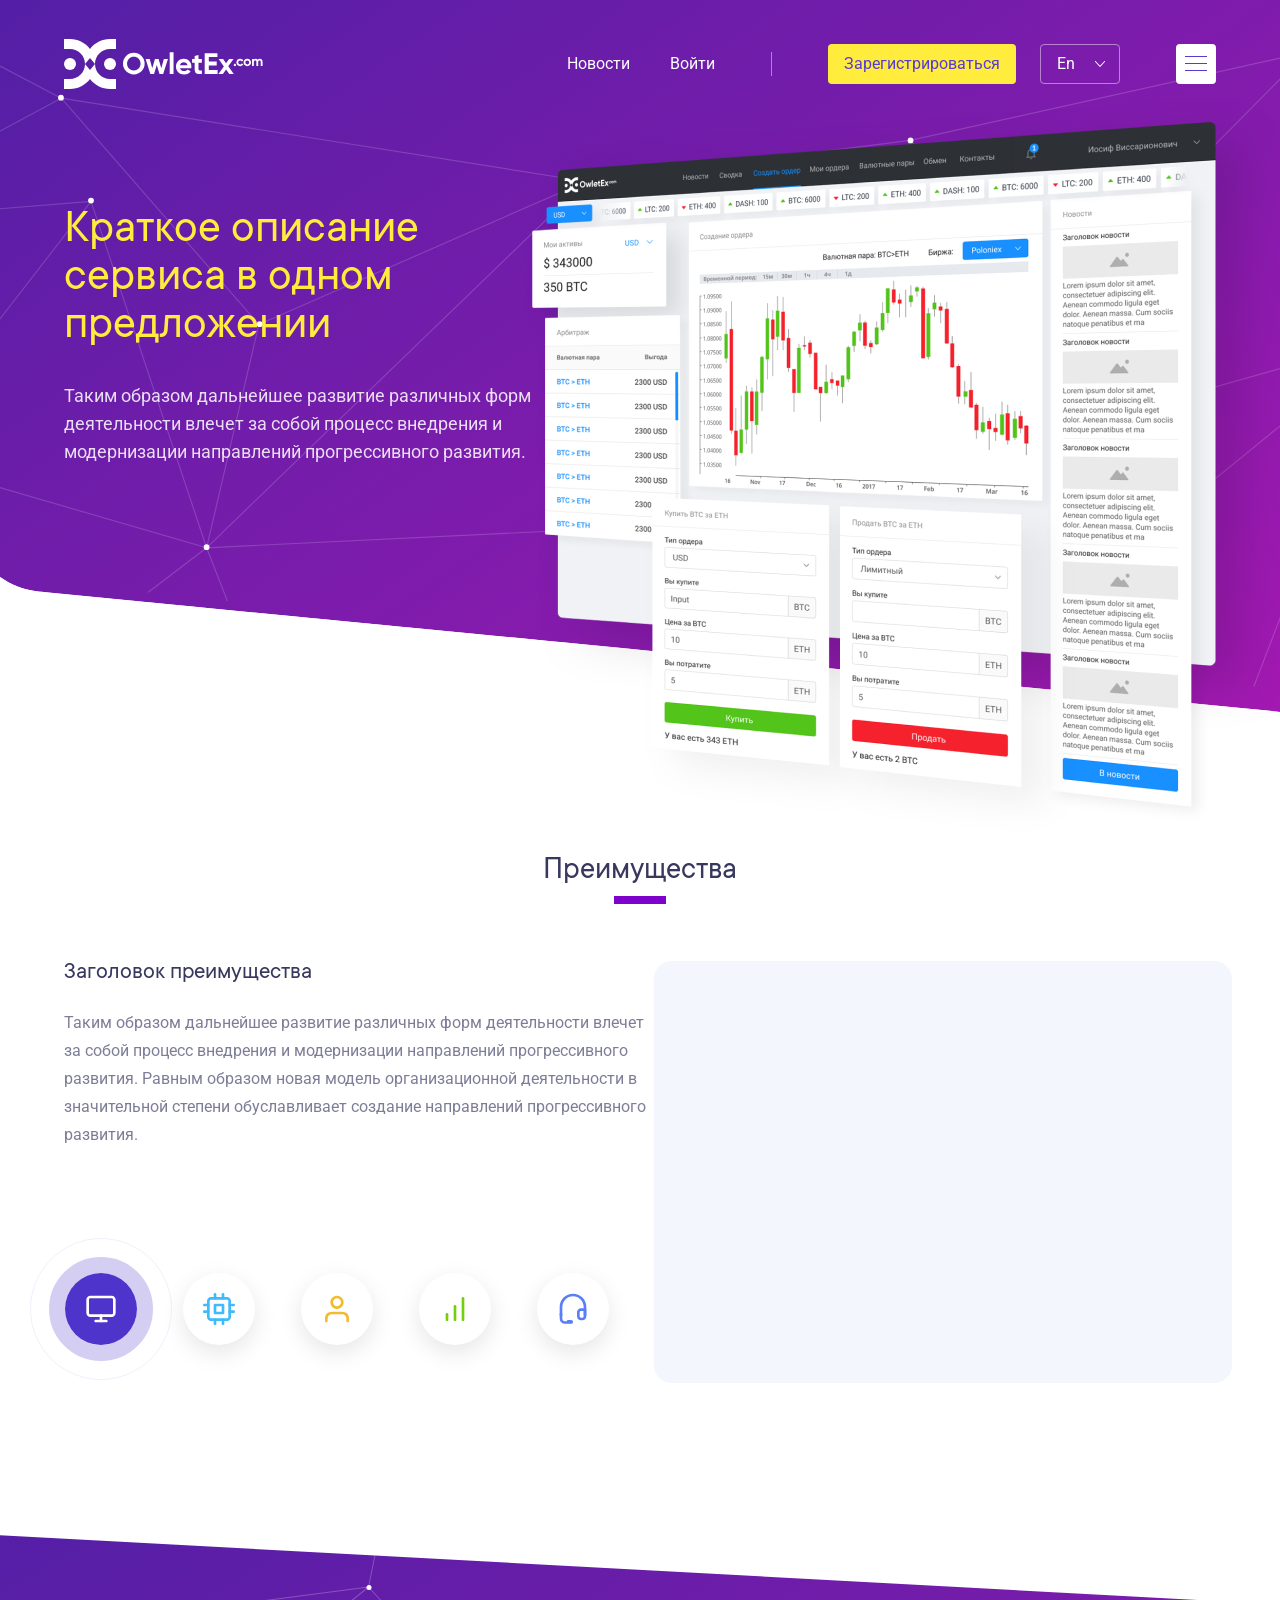
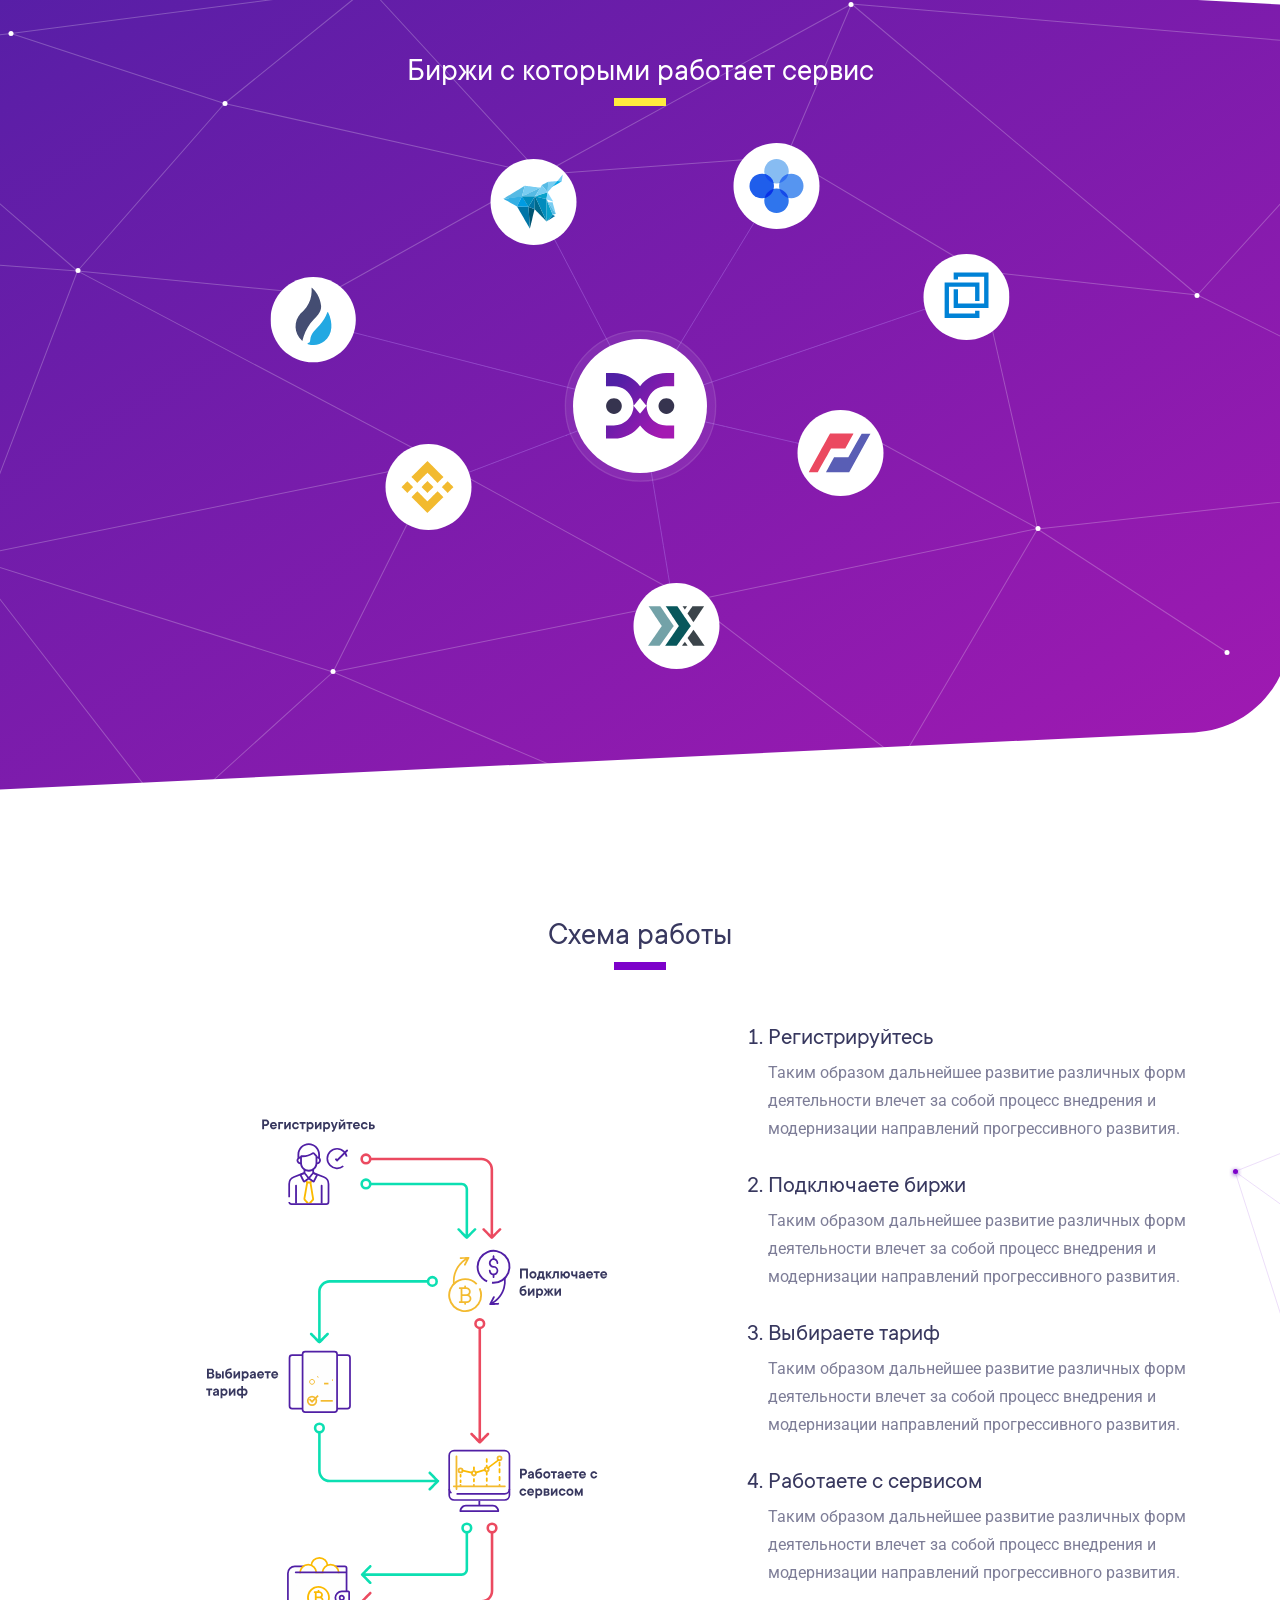
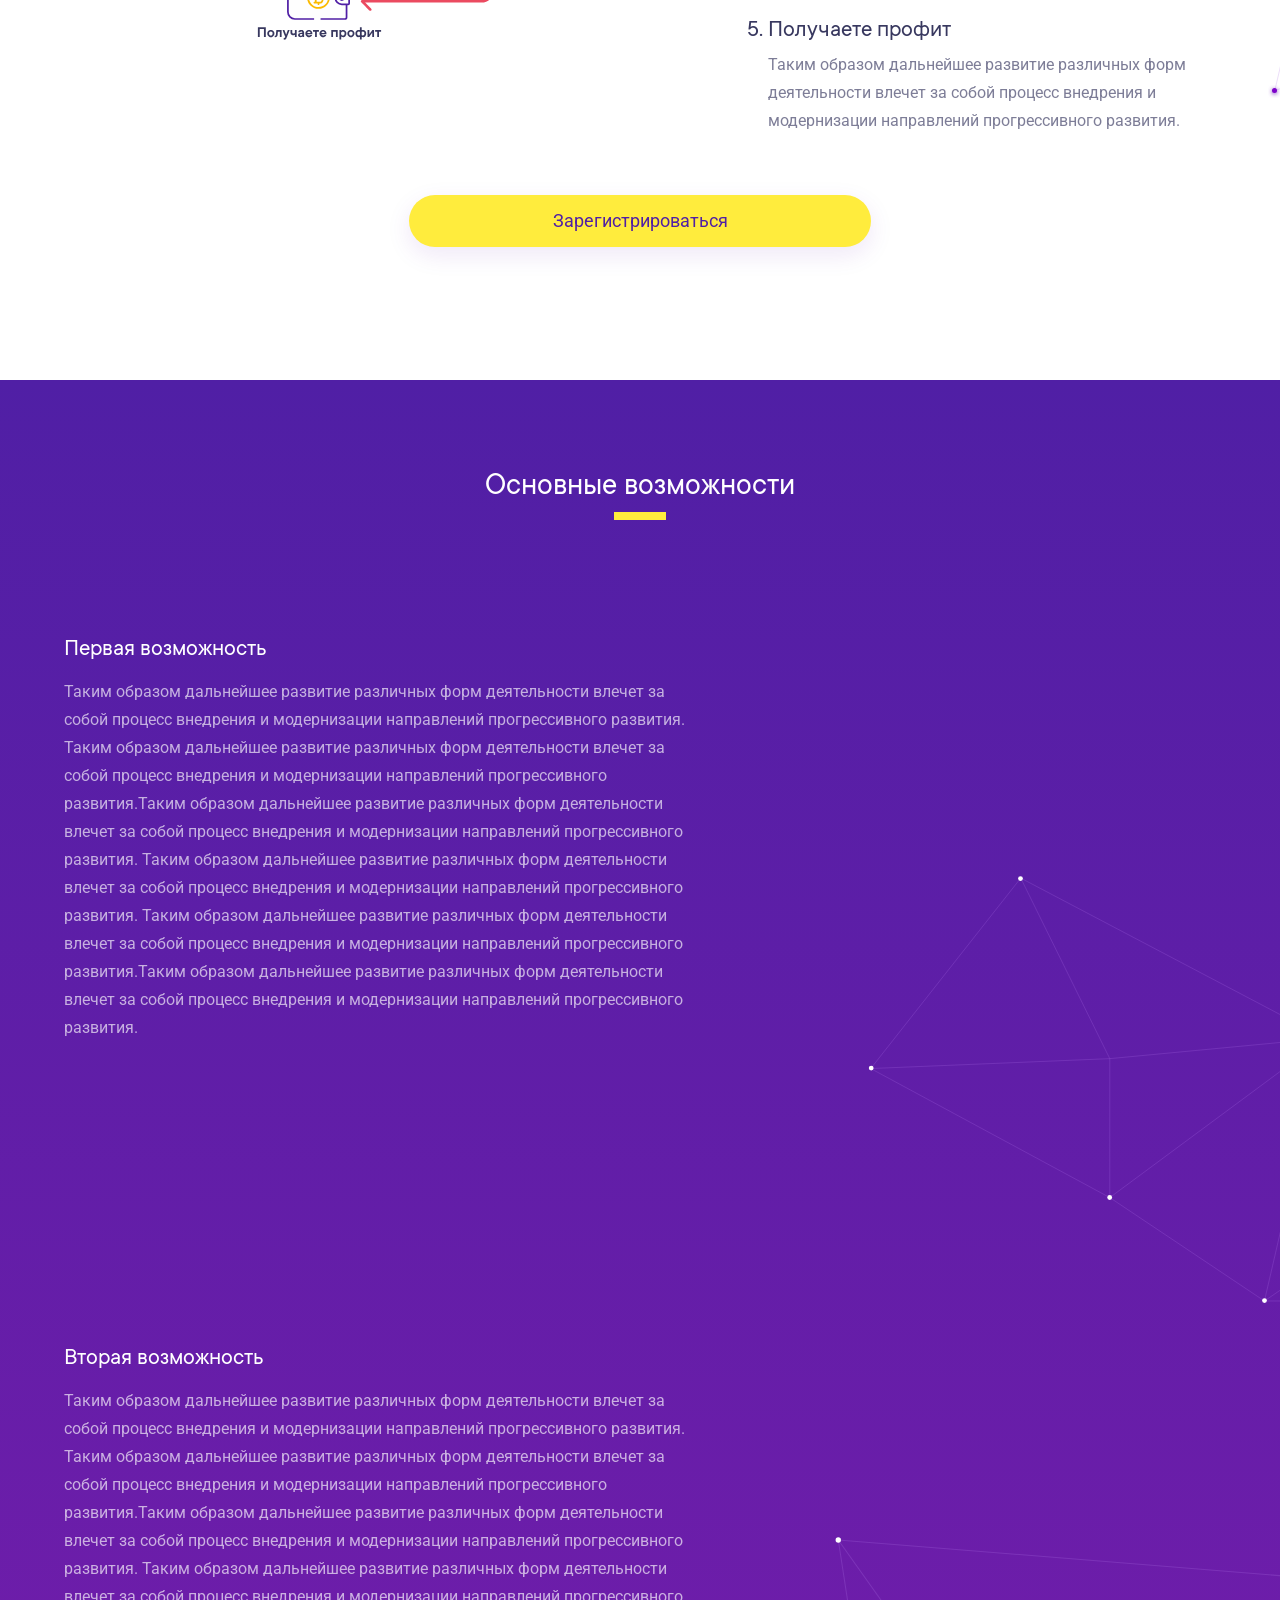
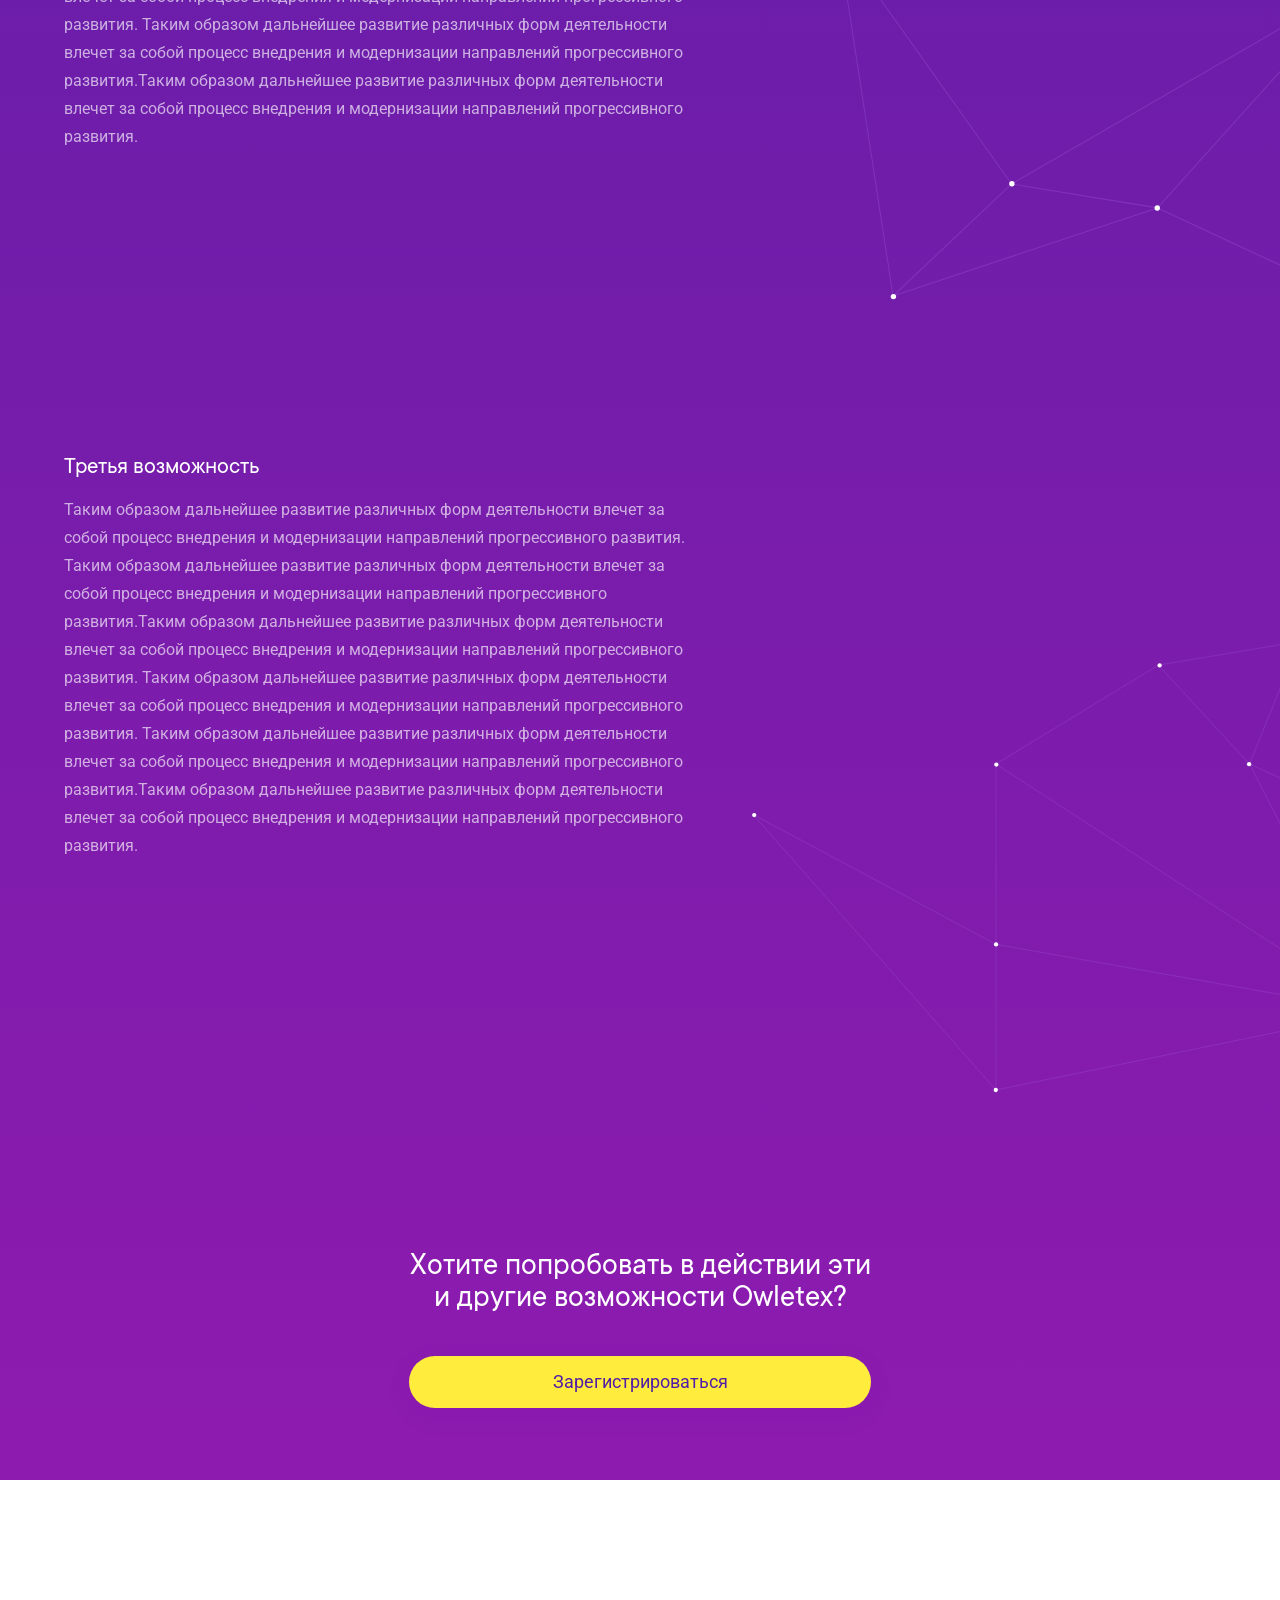
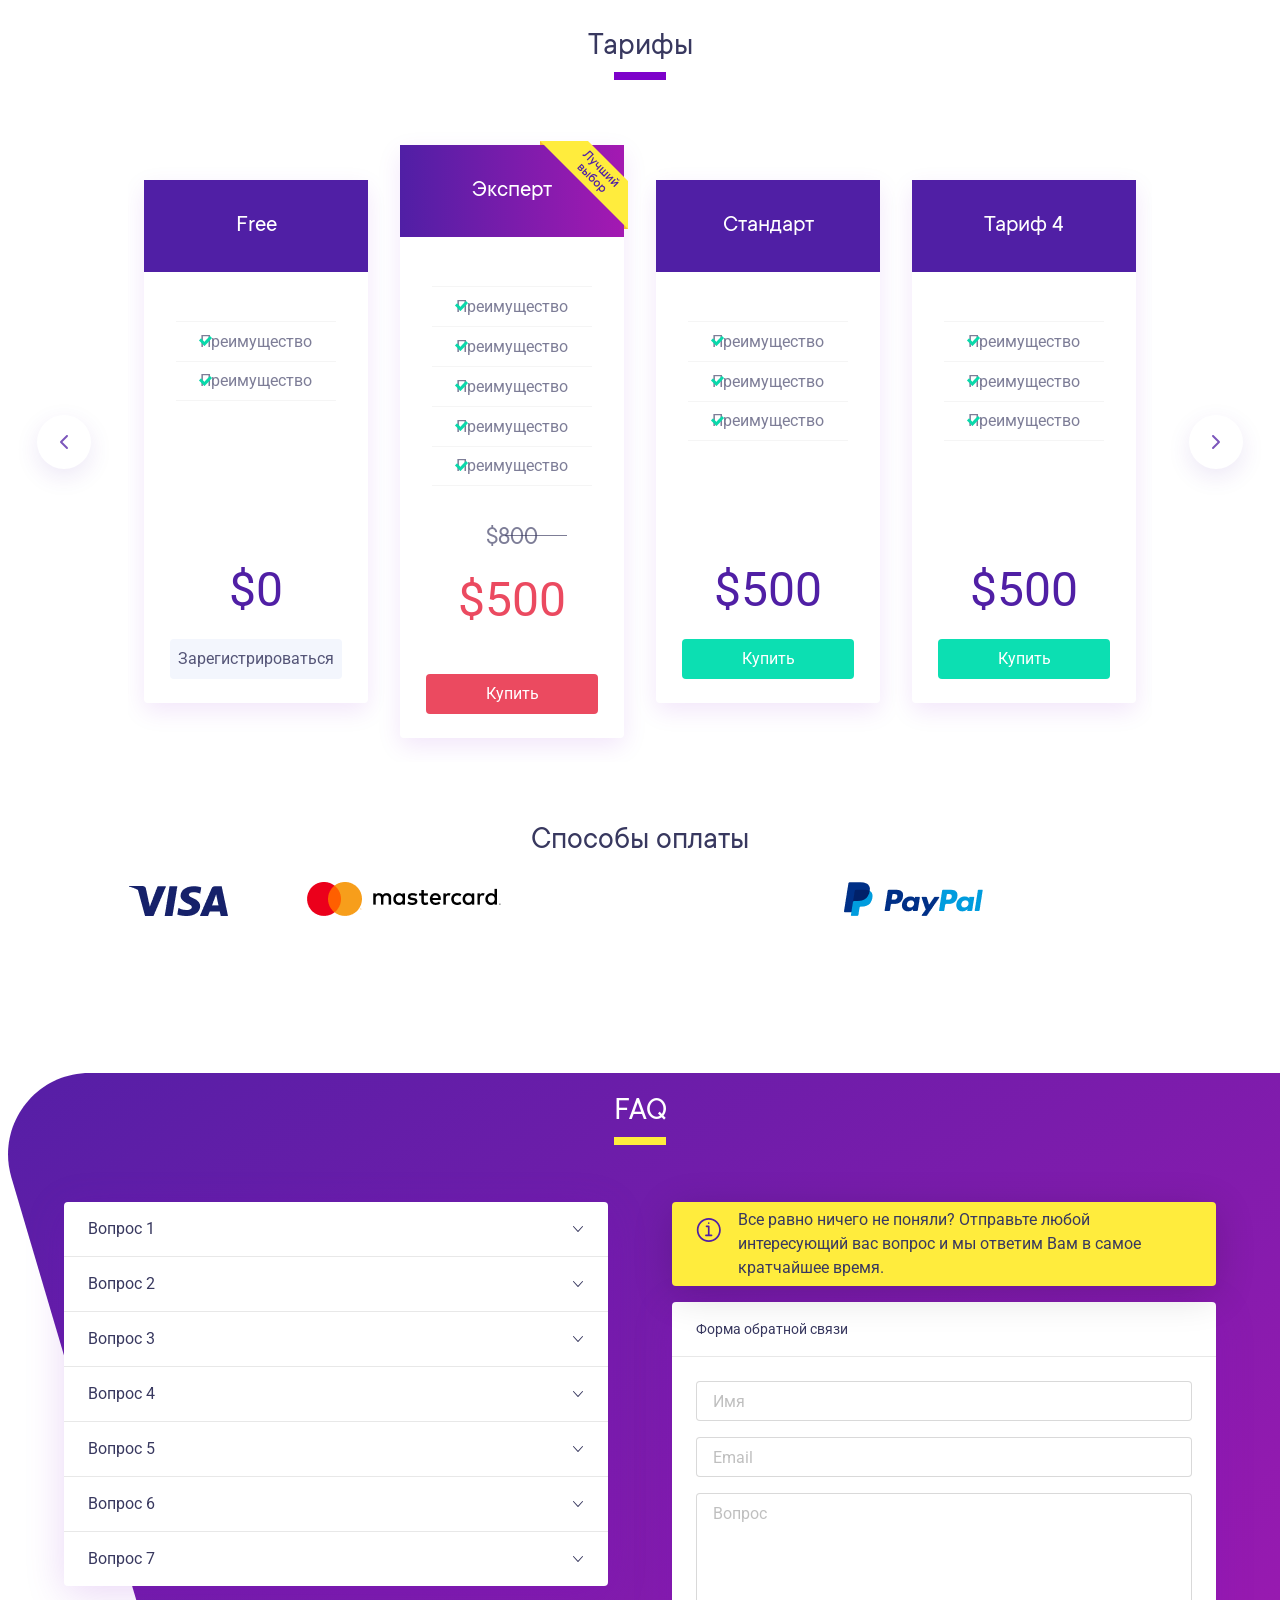
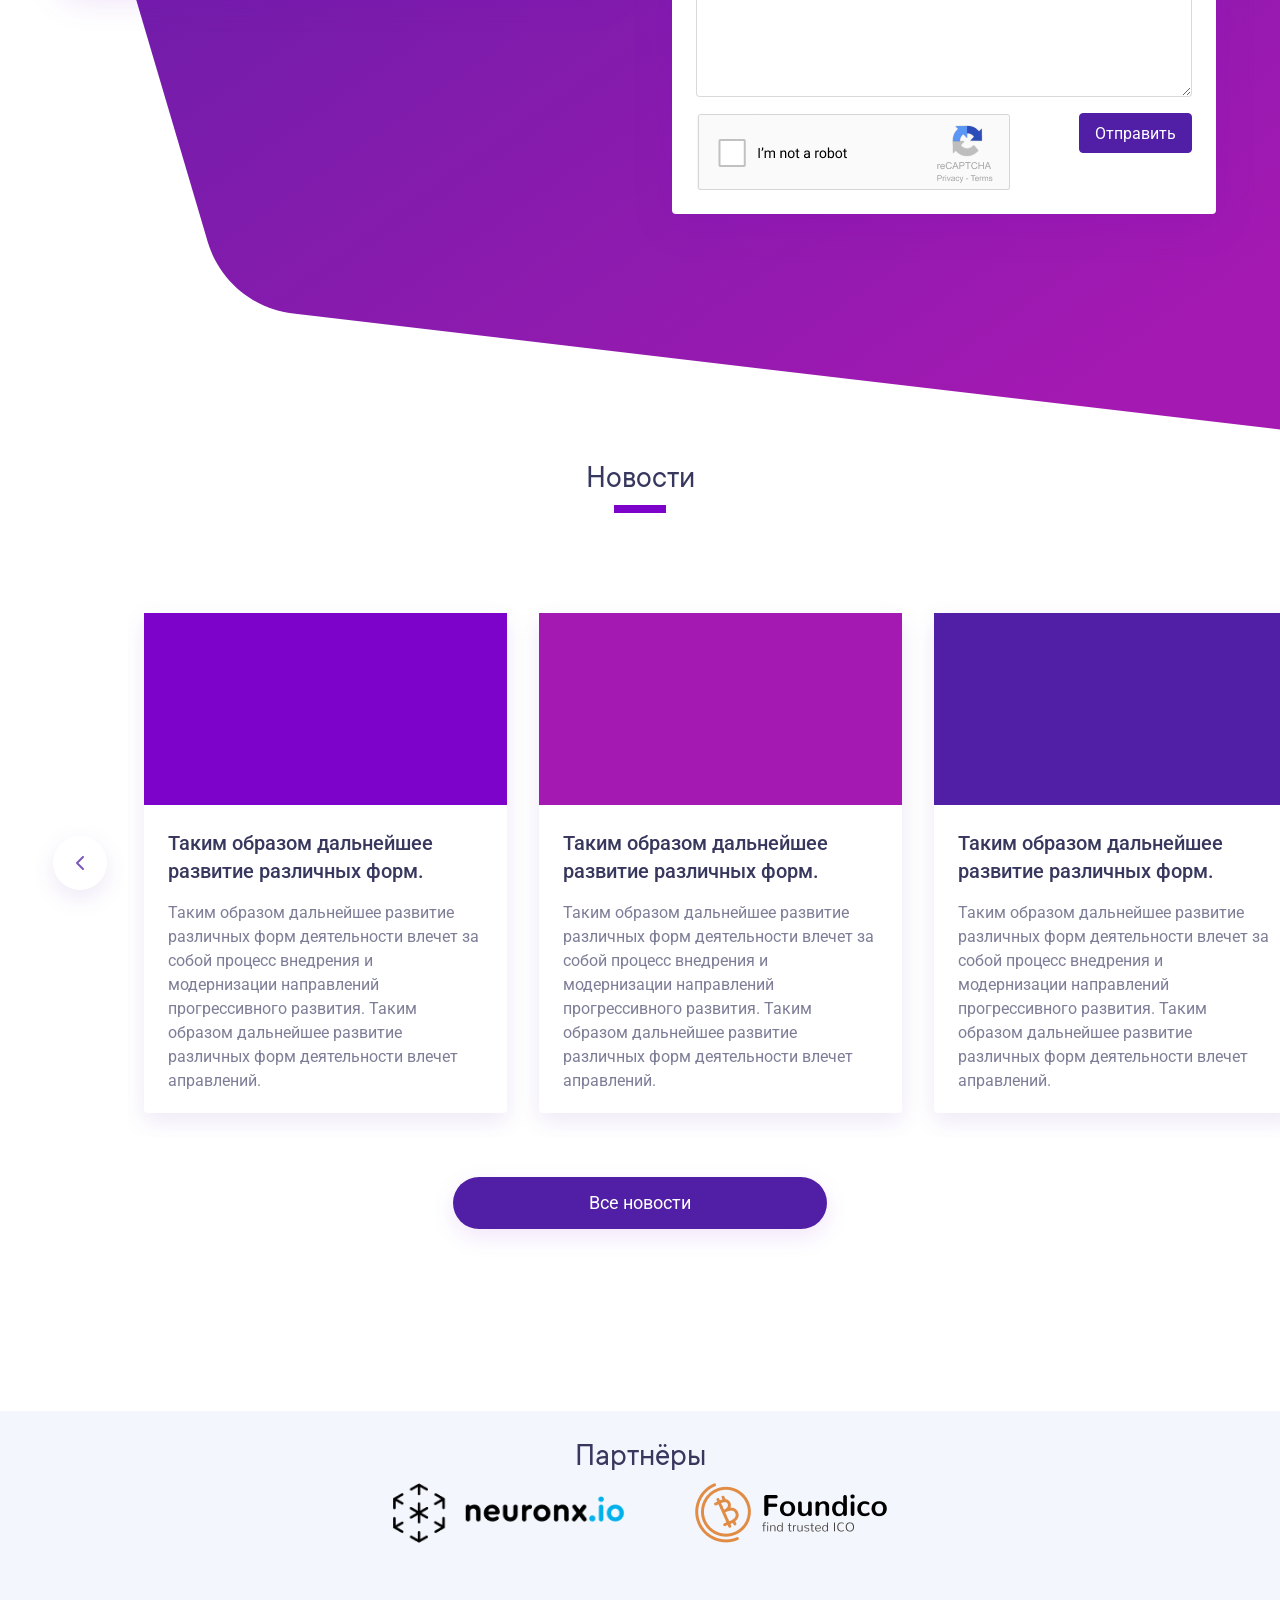
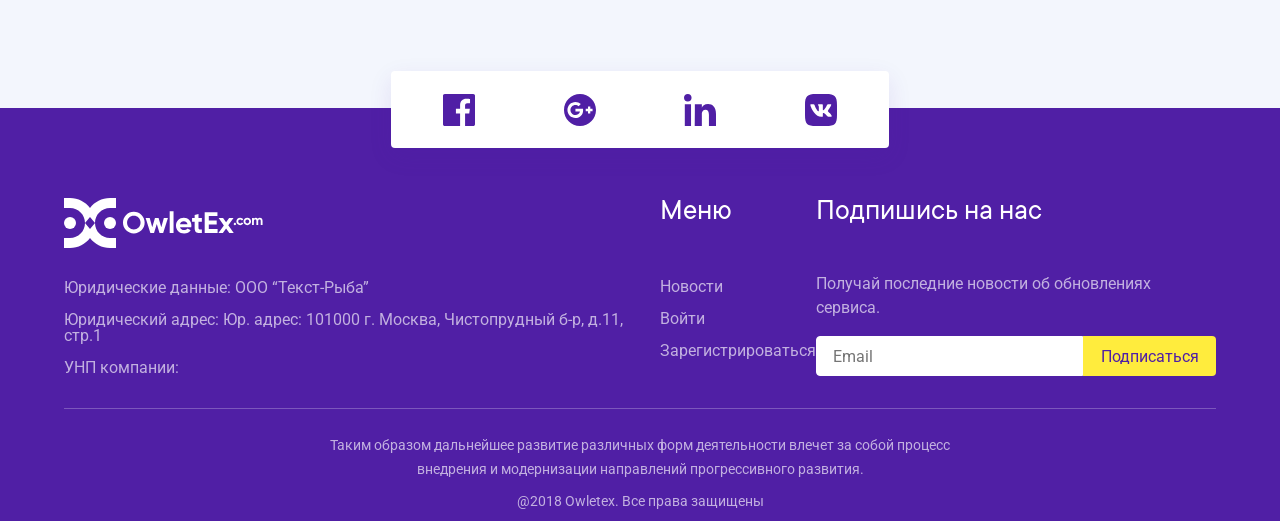
==== commit 531c8f5d: "end of day" ====
--- a/index.html
+++ b/index.html
@@ -12,10 +12,12 @@
     <link href="https://unpkg.com/aos@2.3.1/dist/aos.css" rel="stylesheet">
     <link href="https://fonts.googleapis.com/css?family=Roboto" rel="stylesheet">
     <script src="js/anim.js"></script>
+    <script src="js/scheme-anim.js"></script>
 </head>
 <body>
     <div class="header-wrapper">
         <img src="img/header-bg.svg" alt="header-background">
+        <img src="img/header-greed.svg" alt="header-greed">
         <header>
             <div class="top-line">
                 <div class="logo">
@@ -96,6 +98,7 @@
     </section>
     <section class="exchanges">
         <img src="img/exchanges-bg.svg" alt="exchanges-background">
+        <img src="img/exchanges-greed.svg" alt="exchanges-greed">
         <h2>Биржи с которыми работает сервис</h2>
         <div class="head-line light"></div>
         <div id="exchanges-anim"></div>
@@ -104,8 +107,9 @@
         <h2>Схема работы</h2>
         <div class="head-line"></div>
         <div class="main-content">
+            <img src="img/scheme-greed.svg" alt="scheme-greed">
             <div class="scheme-image">
-                <img src="img/scheme-of-work.png" alt="Scheme of work">
+                <div id="scheme-anim"></div>
             </div>
             <div class="scheme-steps">
                 <ol>
@@ -143,15 +147,13 @@
                 </div>
             </div>
             <div class="opp-imgs">
-                <!--<div class="opp-img">-->
+                <div class="opp-img-back"></div>
                 <div class="opp-img fir" data-aos="fade-down" data-aos-offset="300" data-aos-anchor-placement="top-center">
                     <img src="img/opportunities/opportunity2.png" alt="Opportunity 1">
                 </div>
-                <!--<div class="opp-img">-->
                 <div class="opp-img" data-aos="fade-down" data-aos-offset="300" data-aos-anchor-placement="top-center">
                     <img src="img/opportunities/opportunity2.png" alt="Opportunity 2">
                 </div>
-                <!--<div class="opp-img">-->
                 <div class="opp-img" data-aos="fade-down" data-aos-offset="300" data-aos-anchor-placement="top-center">
                     <img src="img/opportunities/opportunity3.png" alt="Opportunity 3">
                 </div>
@@ -451,6 +453,17 @@
 
         anim = lottie.loadAnimation(params);
 
+        animationData = {"v":"5.4.2","fr":29.9700012207031,"ip":0,"op":80.0000032584668,"w":466,"h":610,"nm":"Comp 1","ddd":0,"assets":[],"layers":[{"ddd":0,"ind":1,"ty":4,"nm":"Frame 15-01 Outlines","sr":1,"ks":{"o":{"a":0,"k":100,"ix":11},"r":{"a":0,"k":0,"ix":10},"p":{"a":0,"k":[233,305,0],"ix":2},"a":{"a":0,"k":[233,305,0],"ix":1},"s":{"a":0,"k":[100,100,100],"ix":6}},"ao":0,"shapes":[{"ty":"gr","it":[{"ty":"gr","it":[{"ind":0,"ty":"sh","ix":1,"ks":{"a":0,"k":{"i":[[0,0],[0,0],[0,0]],"o":[[0,0],[0,0],[0,0]],"v":[[-8.266,0.938],[-3.361,5.718],[8.266,-5.718]],"c":false},"ix":2},"nm":"Path 1","mn":"ADBE Vector Shape - Group","hd":false},{"ty":"tm","s":{"a":1,"k":[{"i":{"x":[0.833],"y":[0.833]},"o":{"x":[0.167],"y":[0.167]},"n":["0p833_0p833_0p167_0p167"],"t":50,"s":[0],"e":[100]},{"t":70.0000028511585}],"ix":1},"e":{"a":1,"k":[{"i":{"x":[0.498],"y":[1]},"o":{"x":[0.501],"y":[0]},"n":["0p498_1_0p501_0"],"t":10,"s":[0],"e":[100]},{"t":30.0000012219251}],"ix":2},"o":{"a":0,"k":0,"ix":3},"m":1,"ix":2,"nm":"Trim Paths 1","mn":"ADBE Vector Filter - Trim","hd":false},{"ty":"st","c":{"a":0,"k":[0.313725490196,0.121568627451,0.647058823529,1],"ix":3},"o":{"a":0,"k":100,"ix":4},"w":{"a":0,"k":2.2,"ix":5},"lc":2,"lj":1,"ml":10,"ml2":{"a":0,"k":10,"ix":8},"nm":"Stroke 1","mn":"ADBE Vector Graphic - Stroke","hd":false},{"ty":"tr","p":{"a":0,"k":[155.359,43.42],"ix":2},"a":{"a":0,"k":[0,0],"ix":1},"s":{"a":0,"k":[100,100],"ix":3},"r":{"a":0,"k":0,"ix":6},"o":{"a":0,"k":100,"ix":7},"sk":{"a":0,"k":0,"ix":4},"sa":{"a":0,"k":0,"ix":5},"nm":"Transform"}],"nm":"CHeck1","np":3,"cix":2,"ix":1,"mn":"ADBE Vector Group","hd":false},{"ty":"gr","it":[{"ind":0,"ty":"sh","ix":1,"ks":{"a":0,"k":{"i":[[0,0],[0,-7.088],[-7.087,0],[0,7.087],[7.088,0]],"o":[[-7.087,0],[0,7.087],[7.088,0],[0,-7.088],[0,0]],"v":[[-0.001,-12.833],[-12.833,0],[-0.001,12.833],[12.833,0],[-0.001,-12.833]],"c":true},"ix":2},"nm":"Path 1","mn":"ADBE Vector Shape - Group","hd":false},{"ty":"mm","mm":1,"nm":"Merge Paths 1","mn":"ADBE Vector Filter - Merge","hd":false},{"ty":"tm","s":{"a":1,"k":[{"i":{"x":[0.458],"y":[1]},"o":{"x":[0.679],"y":[0]},"n":["0p458_1_0p679_0"],"t":0,"s":[90],"e":[5]},{"t":30.0000012219251}],"ix":1},"e":{"a":1,"k":[{"i":{"x":[0.396],"y":[1]},"o":{"x":[0.6],"y":[0]},"n":["0p396_1_0p6_0"],"t":50,"s":[90],"e":[5]},{"t":80.0000032584668}],"ix":2},"o":{"a":1,"k":[{"i":{"x":[0.833],"y":[0.833]},"o":{"x":[0.167],"y":[0.167]},"n":["0p833_0p833_0p167_0p167"],"t":0,"s":[0],"e":[-360]},{"i":{"x":[0.833],"y":[0.833]},"o":{"x":[0.167],"y":[0.167]},"n":["0p833_0p833_0p167_0p167"],"t":30,"s":[-360],"e":[-360]},{"i":{"x":[0.833],"y":[0.833]},"o":{"x":[0.167],"y":[0.167]},"n":["0p833_0p833_0p167_0p167"],"t":50,"s":[-360],"e":[-720]},{"t":80.0000032584668}],"ix":3},"m":1,"ix":3,"nm":"Trim Paths 1","mn":"ADBE Vector Filter - Trim","hd":false},{"ty":"st","c":{"a":0,"k":[0.313725490196,0.121568627451,0.647058823529,1],"ix":3},"o":{"a":0,"k":100,"ix":4},"w":{"a":0,"k":2.2,"ix":5},"lc":1,"lj":1,"ml":4,"ml2":{"a":0,"k":4,"ix":8},"nm":"Stroke 1","mn":"ADBE Vector Graphic - Stroke","hd":false},{"ty":"tr","p":{"a":0,"k":[151.999,46.994],"ix":2},"a":{"a":0,"k":[0,0],"ix":1},"s":{"a":0,"k":[88.346,88.346],"ix":3},"r":{"a":0,"k":45,"ix":6},"o":{"a":0,"k":100,"ix":7},"sk":{"a":0,"k":0,"ix":4},"sa":{"a":0,"k":0,"ix":5},"nm":"Transform"}],"nm":"check","np":4,"cix":2,"ix":2,"mn":"ADBE Vector Group","hd":false},{"ty":"gr","it":[{"ind":0,"ty":"sh","ix":1,"ks":{"a":0,"k":{"i":[[0,0],[0,0],[0,-3.572],[0,0],[-1.516,0],[0,0],[0,1.516],[0,0],[3.331,1.292],[0,0]],"o":[[0,0],[-3.33,1.293],[0,0],[0,1.516],[0,0],[1.515,0],[0,0],[0,-3.573],[0,0],[0,0]],"v":[[-5.718,-17.939],[-17.284,-13.447],[-22.807,-5.375],[-22.807,15.195],[-20.063,17.939],[20.063,17.939],[22.807,15.195],[22.807,-5.374],[17.281,-13.446],[5.703,-17.939]],"c":false},"ix":2},"nm":"Path 1","mn":"ADBE Vector Shape - Group","hd":false},{"ty":"tm","s":{"a":0,"k":0,"ix":1},"e":{"a":0,"k":96,"ix":2},"o":{"a":1,"k":[{"i":{"x":[0.833],"y":[0.833]},"o":{"x":[0.167],"y":[0.167]},"n":["0p833_0p833_0p167_0p167"],"t":0,"s":[0],"e":[-359]},{"t":80.0000032584668}],"ix":3},"m":1,"ix":2,"nm":"Trim Paths 1","mn":"ADBE Vector Filter - Trim","hd":false},{"ty":"st","c":{"a":0,"k":[0.313725490196,0.121568627451,0.647058823529,1],"ix":3},"o":{"a":0,"k":100,"ix":4},"w":{"a":0,"k":2,"ix":5},"lc":1,"lj":1,"ml":4,"ml2":{"a":0,"k":4,"ix":8},"nm":"Stroke 1","mn":"ADBE Vector Graphic - Stroke","hd":false},{"ty":"tr","p":{"a":0,"k":[119.266,81.914],"ix":2},"a":{"a":0,"k":[0,0],"ix":1},"s":{"a":0,"k":[100,100],"ix":3},"r":{"a":0,"k":0,"ix":6},"o":{"a":0,"k":100,"ix":7},"sk":{"a":0,"k":0,"ix":4},"sa":{"a":0,"k":0,"ix":5},"nm":"Transform"}],"nm":"user_stroke","np":3,"cix":2,"ix":3,"mn":"ADBE Vector Group","hd":false},{"ty":"gr","it":[{"ind":0,"ty":"sh","ix":1,"ks":{"a":0,"k":{"i":[[0.177,-0.125],[0,0],[0,0],[0,0]],"o":[[0,0],[0,0],[0,0],[-1.948,1.383]],"v":[[-5.257,8.263],[-8.357,2.049],[-5.363,0.889],[-1.531,5.618]],"c":true},"ix":2},"nm":"Path 1","mn":"ADBE Vector Shape - Group","hd":false},{"ind":1,"ty":"sh","ix":2,"ks":{"a":0,"k":{"i":[[0,4.043],[0,0],[0,0],[-3.856,2.47],[-0.266,-0.327],[0,-0.947],[4.282,0]],"o":[[0,0],[0,0],[4.552,0.267],[1.527,1.64],[0,0.827],[0,4.282],[-4.809,0]],"v":[[-8.015,-11.857],[-8.015,-18.437],[-8.015,-18.784],[5.167,-22.339],[7.788,-19.513],[7.788,-11.857],[0.015,-4.084]],"c":true},"ix":2},"nm":"Path 2","mn":"ADBE Vector Shape - Group","hd":false},{"ind":2,"ty":"sh","ix":3,"ks":{"a":0,"k":{"i":[[0.222,-0.883],[0.287,-0.098],[0,0],[-6.045,0],[0,-6.044],[0,0],[0.326,0.029],[3.33,3.579],[0.771,-0.503],[4.136,0.297]],"o":[[-0.336,0.039],[0,0],[0,-6.044],[6.044,0],[0,0],[-0.307,-0.093],[0,-1.018],[-0.612,-0.658],[-3.674,2.4],[-0.907,-0.068]],"v":[[-10.068,-19.491],[-11.076,-19.264],[-11.076,-21.874],[-0.113,-32.836],[10.849,-21.874],[10.849,-19.336],[9.897,-19.52],[6.577,-23.921],[4.181,-24.213],[-8.112,-20.904]],"c":true},"ix":2},"nm":"Path 3","mn":"ADBE Vector Shape - Group","hd":false},{"ind":3,"ty":"sh","ix":4,"ks":{"a":0,"k":{"i":[[0,0],[0,1.142],[-1.104,0.255]],"o":[[-1.226,-0.199],[0,-1.127],[0,0]],"v":[[-10.124,-12.687],[-12.163,-15.041],[-10.124,-17.342]],"c":true},"ix":2},"nm":"Path 4","mn":"ADBE Vector Shape - Group","hd":false},{"ind":4,"ty":"sh","ix":5,"ks":{"a":0,"k":{"i":[[0,-1.151],[0.521,-0.449],[0.456,-0.074],[0,0]],"o":[[0,0.691],[-0.345,0.296],[0,0],[1.212,0.197]],"v":[[11.937,-15.041],[11.116,-13.248],[9.897,-12.687],[9.897,-17.395]],"c":true},"ix":2},"nm":"Path 5","mn":"ADBE Vector Shape - Group","hd":false},{"ind":5,"ty":"sh","ix":6,"ks":{"a":0,"k":{"i":[[0,0],[0,0],[-1.338,0],[-1.206,0.527],[0,0],[0,0]],"o":[[0,0],[1.281,0.517],[1.383,0],[0,0],[0,0],[0,0]],"v":[[-3.973,-0.756],[-3.973,-2.731],[0.015,-1.974],[3.96,-2.796],[3.96,-0.748],[-0.003,4.144]],"c":true},"ix":2},"nm":"Path 6","mn":"ADBE Vector Shape - Group","hd":false},{"ind":6,"ty":"sh","ix":7,"ks":{"a":0,"k":{"i":[[0,0],[0,0],[2.009,1.426],[-3.978,4.91]],"o":[[0,0],[-0.077,-0.055],[0.872,-1.076],[0,0]],"v":[[8.35,2.049],[5.248,8.263],[1.52,5.614],[5.35,0.887]],"c":true},"ix":2},"nm":"Path 7","mn":"ADBE Vector Shape - Group","hd":false},{"ind":7,"ty":"sh","ix":8,"ks":{"a":0,"k":{"i":[[0,0],[0,0],[0.582,0],[0,-0.583],[0,0]],"o":[[0,0],[0,-0.583],[-0.583,0],[0,0],[0,0]],"v":[[-13.794,34.945],[-13.794,14.175],[-14.849,13.121],[-15.904,14.175],[-15.904,34.945]],"c":true},"ix":2},"nm":"Path 8","mn":"ADBE Vector Shape - Group","hd":false},{"ind":8,"ty":"sh","ix":9,"ks":{"a":0,"k":{"i":[[0,0],[0,0],[0,0],[-0.348,2.634],[-0.757,0.651],[0,1.306],[0.697,0.806],[0,0],[7.207,0],[0,-7.208],[0,0],[0,-1.042],[-0.988,-0.85],[-0.998,-0.07],[-2.173,-1.579],[0,0],[0,0],[0,0],[0,0],[-0.689,0],[-0.476,0.339],[0,0],[0,0],[0,0],[0,0],[-0.679,0],[-0.318,0.636],[0,0],[0,0]],"o":[[0,0],[0,0],[2.003,-1.558],[0.999,-0.07],[0.988,-0.85],[0,-1.084],[0,0],[0,-7.208],[-7.208,0],[0,0],[-0.704,0.798],[0,1.306],[0.756,0.65],[0.352,2.684],[0,0],[0,0],[0,0],[0,0],[0.318,0.637],[0.675,0],[0,0],[0,0],[0,0],[0,0],[0.469,0.334],[0.69,0],[0,0],[0,0],[0,0]],"v":[[10.578,1.444],[6.068,-1.097],[6.068,-4.054],[9.809,-10.555],[12.49,-11.649],[14.046,-15.041],[12.958,-17.967],[12.958,-21.874],[-0.113,-34.945],[-13.186,-21.874],[-13.186,-17.865],[-14.272,-15.041],[-12.718,-11.648],[-10.038,-10.555],[-6.083,-3.898],[-6.083,-1.097],[-11.141,1.132],[-10.333,2.813],[-7.006,9.48],[-5.354,10.501],[-3.844,9.847],[-2.123,8.625],[-0.003,7.12],[2.115,8.625],[3.837,9.847],[5.347,10.501],[6.999,9.48],[6.999,9.48],[10.326,2.813]],"c":true},"ix":2},"nm":"Path 9","mn":"ADBE Vector Shape - Group","hd":false},{"ind":9,"ty":"sh","ix":10,"ks":{"a":0,"k":{"i":[[0,0],[0,0],[0.582,0],[0,-0.583],[0,0]],"o":[[0,0],[0,-0.583],[-0.583,0],[0,0],[0,0]],"v":[[15.904,34.945],[15.904,14.175],[14.85,13.121],[13.794,14.175],[13.794,34.945]],"c":true},"ix":2},"nm":"Path 10","mn":"ADBE Vector Shape - Group","hd":false},{"ty":"mm","mm":1,"nm":"Merge Paths 1","mn":"ADBE Vector Filter - Merge","hd":false},{"ty":"fl","c":{"a":0,"k":[0.313725490196,0.121568627451,0.647058823529,1],"ix":4},"o":{"a":0,"k":100,"ix":5},"r":1,"nm":"Fill 1","mn":"ADBE Vector Graphic - Fill","hd":false},{"ty":"tr","p":{"a":0,"k":[119.265,64.18],"ix":2},"a":{"a":0,"k":[0,0],"ix":1},"s":{"a":0,"k":[100,100],"ix":3},"r":{"a":0,"k":0,"ix":6},"o":{"a":0,"k":100,"ix":7},"sk":{"a":0,"k":0,"ix":4},"sa":{"a":0,"k":0,"ix":5},"nm":"Transform"}],"nm":"user_head","np":12,"cix":2,"ix":4,"mn":"ADBE Vector Group","hd":false},{"ty":"gr","it":[{"ind":0,"ty":"sh","ix":1,"ks":{"a":0,"k":{"i":[[0,0],[0,0],[0,0],[0,0],[0,0]],"o":[[0,0],[0,0],[0,0],[0,0],[0,0]],"v":[[-0.99,-9.841],[0.989,-9.841],[4.042,8.196],[-0.001,12.644],[-4.043,8.196]],"c":true},"ix":2},"nm":"Path 1","mn":"ADBE Vector Shape - Group","hd":false},{"ind":1,"ty":"sh","ix":2,"ks":{"a":0,"k":{"i":[[0,0],[0.076,0.552],[0.002,0.011],[0,0],[0,0],[0,0],[0,0],[0,0],[0,0],[0,0],[0,0],[0,0],[-0.362,-0.398],[0,0],[0,0]],"o":[[0.362,-0.398],[-0.001,-0.011],[0,0],[0,0],[0,0],[0,0],[0,0],[0,0],[0,0],[0,0],[0,0],[-0.076,0.552],[0,0],[0,0],[0,0]],"v":[[5.692,9.518],[6.148,8.001],[6.143,7.969],[2.99,-10.659],[3.84,-11.938],[2.119,-13.16],[1.315,-11.95],[-1.315,-11.95],[-2.12,-13.16],[-3.84,-11.938],[-2.99,-10.659],[-6.148,8.001],[-5.692,9.518],[-2.381,13.16],[2.381,13.16]],"c":true},"ix":2},"nm":"Path 2","mn":"ADBE Vector Shape - Group","hd":false},{"ty":"mm","mm":1,"nm":"Merge Paths 1","mn":"ADBE Vector Filter - Merge","hd":false},{"ty":"fl","c":{"a":0,"k":[0.987441358379,0.731792554668,0.003222969233,1],"ix":4},"o":{"a":0,"k":100,"ix":5},"r":1,"nm":"Fill 1","mn":"ADBE Vector Graphic - Fill","hd":false},{"ty":"tr","p":{"a":0,"k":[119.262,85.731],"ix":2},"a":{"a":0,"k":[0,0],"ix":1},"s":{"a":0,"k":[100,100],"ix":3},"r":{"a":0,"k":0,"ix":6},"o":{"a":0,"k":100,"ix":7},"sk":{"a":0,"k":0,"ix":4},"sa":{"a":0,"k":0,"ix":5},"nm":"Transform"}],"nm":"user_tie","np":4,"cix":2,"ix":5,"mn":"ADBE Vector Group","hd":false},{"ty":"tr","p":{"a":0,"k":[130.042,64.544],"ix":2},"a":{"a":0,"k":[130.042,64.544],"ix":1},"s":{"a":0,"k":[100,100],"ix":3},"r":{"a":0,"k":0,"ix":6},"o":{"a":0,"k":100,"ix":7},"sk":{"a":0,"k":0,"ix":4},"sa":{"a":0,"k":0,"ix":5},"nm":"Transform"}],"nm":"registration","np":5,"cix":2,"ix":1,"mn":"ADBE Vector Group","hd":false},{"ty":"gr","it":[{"ty":"gr","it":[{"ind":0,"ty":"sh","ix":1,"ks":{"a":0,"k":{"i":[[0,0],[0.637,0.635],[0.003,0.9],[0.195,0.196],[0.277,0],[0.196,-0.196],[0,-0.277],[-0.81,-0.989],[-1.254,-0.245],[0,0],[-0.195,-0.196],[-0.277,0],[-0.196,0.196],[0,0.277],[0,0],[-0.824,1.091],[0.127,1.361],[1.012,0.919],[1.367,-0.005],[0.558,0.374],[0.257,0.62],[-0.131,0.659],[-0.475,0.475],[-0.659,0.131],[-0.62,-0.257],[-0.373,-0.559],[0,-0.672],[-0.196,-0.196],[-0.277,0],[-0.195,0.196],[0,0.277],[0.817,0.99],[1.26,0.241],[0,0],[0.196,0.196],[0.276,0],[0.196,-0.196],[0,-0.277],[0,0],[0.815,-1.089],[-0.126,-1.355],[-1.003,-0.92],[-1.36,-0.009],[-0.433,-0.159],[-0.335,-0.317],[-0.182,-0.424],[0,-0.461],[0.183,-0.424],[0.335,-0.318],[0.434,-0.159],[0.461,0.025]],"o":[[-0.899,0],[-0.636,-0.635],[0,-0.277],[-0.196,-0.196],[-0.276,0],[-0.196,0.196],[-0.004,1.279],[0.811,0.988],[0,0],[0,0.277],[0.196,0.196],[0.276,0],[0.196,-0.196],[0,0],[1.343,-0.248],[0.824,-1.091],[-0.127,-1.362],[-1.011,-0.919],[-0.672,0],[-0.559,-0.373],[-0.257,-0.621],[0.131,-0.66],[0.475,-0.475],[0.658,-0.131],[0.621,0.258],[0.373,0.559],[0,0.277],[0.196,0.196],[0.277,0],[0.196,-0.196],[0.004,-1.284],[-0.816,-0.991],[0,0],[0,-0.277],[-0.196,-0.196],[-0.277,0],[-0.195,0.196],[0,0],[-1.335,0.261],[-0.815,1.09],[0.126,1.355],[1.002,0.92],[0.461,-0.025],[0.434,0.159],[0.335,0.318],[0.183,0.425],[0,0.462],[-0.182,0.425],[-0.335,0.317],[-0.433,0.159],[0,0]],"v":[[-0.022,7.891],[-2.42,6.899],[-3.418,4.503],[-3.723,3.765],[-4.462,3.459],[-5.2,3.765],[-5.506,4.503],[-4.26,8.011],[-1.066,9.919],[-1.066,12.141],[-0.761,12.879],[-0.022,13.185],[0.716,12.879],[1.022,12.141],[1.022,9.919],[4.392,7.837],[5.476,4.025],[3.705,0.479],[0.008,-0.943],[-1.878,-1.516],[-3.129,-3.04],[-3.322,-5.003],[-2.393,-6.743],[-0.654,-7.673],[1.307,-7.48],[2.831,-6.228],[3.403,-4.341],[3.709,-3.602],[4.447,-3.296],[5.185,-3.602],[5.491,-4.341],[4.234,-7.86],[1.022,-9.767],[1.022,-12.14],[0.716,-12.879],[-0.022,-13.185],[-0.761,-12.879],[-1.066,-12.14],[-1.066,-9.767],[-4.407,-7.67],[-5.477,-3.871],[-3.723,-0.337],[-0.053,1.106],[1.302,1.309],[2.467,2.031],[3.251,3.155],[3.528,4.498],[3.251,5.841],[2.467,6.966],[1.302,7.688],[-0.053,7.891]],"c":true},"ix":2},"nm":"Path 1","mn":"ADBE Vector Shape - Group","hd":false},{"ty":"fl","c":{"a":0,"k":[0.313725490196,0.121568627451,0.647058823529,1],"ix":4},"o":{"a":0,"k":100,"ix":5},"r":1,"nm":"Fill 1","mn":"ADBE Vector Graphic - Fill","hd":false},{"ty":"tr","p":{"a":0,"k":[333.492,172.493],"ix":2},"a":{"a":0,"k":[0,0],"ix":1},"s":{"a":0,"k":[100,100],"ix":3},"r":{"a":0,"k":0,"ix":6},"o":{"a":0,"k":100,"ix":7},"sk":{"a":0,"k":0,"ix":4},"sa":{"a":0,"k":0,"ix":5},"nm":"Transform"}],"nm":"exchange_dollar_logo","np":2,"cix":2,"ix":1,"mn":"ADBE Vector Group","hd":false},{"ty":"gr","it":[{"ind":0,"ty":"sh","ix":1,"ks":{"a":0,"k":{"i":[[0,0],[3.502,3.502],[0.005,4.952],[-2.043,3.063],[-3.398,1.41],[-2.451,0],[-1.186,-0.236],[-2.603,-2.603],[-0.718,-3.612],[1.407,-3.404],[3.059,-2.046],[3.679,0]],"o":[[-4.949,-0.002],[-3.502,-3.503],[-0.002,-3.682],[2.044,-3.063],[2.264,-0.939],[1.209,0],[3.607,0.717],[2.603,2.604],[0.718,3.61],[-1.41,3.402],[-3.059,2.045],[0,0]],"v":[[-0.179,18.554],[-13.283,13.121],[-18.72,0.009],[-15.6,-10.301],[-7.281,-17.139],[-0.177,-18.554],[3.433,-18.199],[12.927,-13.124],[18.004,-3.623],[16.952,7.099],[10.122,15.427],[-0.179,18.554]],"c":true},"ix":2},"nm":"Path 1","mn":"ADBE Vector Shape - Group","hd":false},{"ty":"tm","s":{"a":0,"k":0,"ix":1},"e":{"a":0,"k":95,"ix":2},"o":{"a":1,"k":[{"i":{"x":[0.833],"y":[0.833]},"o":{"x":[0.167],"y":[0.167]},"n":["0p833_0p833_0p167_0p167"],"t":0,"s":[139],"e":[499]},{"t":80.0000032584668}],"ix":3},"m":1,"ix":2,"nm":"Trim Paths 1","mn":"ADBE Vector Filter - Trim","hd":false},{"ty":"st","c":{"a":0,"k":[0.313725490196,0.121568627451,0.647058823529,1],"ix":3},"o":{"a":0,"k":100,"ix":4},"w":{"a":0,"k":2.2,"ix":5},"lc":1,"lj":1,"ml":4,"ml2":{"a":0,"k":4,"ix":8},"nm":"Stroke 1","mn":"ADBE Vector Graphic - Stroke","hd":false},{"ty":"fl","c":{"a":0,"k":[0.999999820485,0.999999760646,0.999999820485,1],"ix":4},"o":{"a":0,"k":100,"ix":5},"r":1,"nm":"Fill 1","mn":"ADBE Vector Graphic - Fill","hd":false},{"ty":"tr","p":{"a":0,"k":[333.649,172.544],"ix":2},"a":{"a":0,"k":[0,0],"ix":1},"s":{"a":0,"k":[100,100],"ix":3},"r":{"a":0,"k":0,"ix":6},"o":{"a":0,"k":100,"ix":7},"sk":{"a":0,"k":0,"ix":4},"sa":{"a":0,"k":0,"ix":5},"nm":"Transform"}],"nm":"exchange_dollar_purple","np":4,"cix":2,"ix":2,"mn":"ADBE Vector Group","hd":false},{"ty":"gr","it":[{"ind":0,"ty":"sh","ix":1,"ks":{"a":0,"k":{"i":[[0.79,0],[0,0],[0,0],[0,0],[-0.559,-0.56],[0,-0.791],[0.559,-0.56]],"o":[[0,0],[0,0],[0,0],[0.79,0],[0.559,0.559],[0,0.791],[-0.559,0.559]],"v":[[2.205,6.983],[-3.217,6.983],[-3.217,1.019],[2.205,1.019],[4.312,1.893],[5.185,4.001],[4.312,6.11]],"c":true},"ix":2},"nm":"Path 1","mn":"ADBE Vector Shape - Group","hd":false},{"ind":1,"ty":"sh","ix":2,"ks":{"a":0,"k":{"i":[[0,0],[0.556,-0.558],[0.787,-0.016],[0,0],[0,0],[0,0],[-0.558,-0.56],[0,-0.791]],"o":[[-0.013,0.788],[-0.556,0.558],[0,0],[0,0],[0,0],[0.791,0],[0.559,0.559],[0,0]],"v":[[4.344,-4.062],[3.457,-1.964],[1.364,-1.07],[-3.217,-1.07],[-3.217,-7.044],[1.394,-7.044],[3.501,-6.17],[4.374,-4.062]],"c":true},"ix":2},"nm":"Path 2","mn":"ADBE Vector Shape - Group","hd":false},{"ind":2,"ty":"sh","ix":3,"ks":{"a":0,"k":{"i":[[0.939,0.573],[-0.231,0.992],[0.367,0.95],[0.838,0.578],[1.019,0.005],[0,0],[0,0],[0.196,0.196],[0.277,0],[0.196,-0.196],[0,-0.278],[0,0],[0,0],[0.196,-0.196],[0,-0.278],[-0.196,-0.196],[-0.277,0],[0,0],[0,0],[0,0],[0.196,-0.196],[0,-0.277],[-0.196,-0.196],[-0.277,0],[0,0],[0,0],[-0.195,-0.196],[-0.277,0],[-0.196,0.196],[0,0.278],[0,0],[0,0],[-0.869,0.674],[-0.289,1.061],[0.407,1.022]],"o":[[0.75,-0.689],[0.231,-0.993],[-0.368,-0.95],[-0.839,-0.578],[0,0],[0,0],[0,-0.278],[-0.195,-0.196],[-0.277,0],[-0.196,0.196],[0,0],[0,0],[-0.277,0],[-0.196,0.196],[0,0.277],[0.196,0.196],[0,0],[0,0],[0,0],[-0.277,0],[-0.196,0.196],[0,0.277],[0.196,0.196],[0,0],[0,0],[0,0.278],[0.196,0.196],[0.276,0],[0.195,-0.196],[0,0],[0,0],[1.099,-0.015],[0.869,-0.674],[0.29,-1.061],[-0.406,-1.022]],"v":[[4.769,-0.33],[6.274,-2.911],[6.065,-5.893],[4.214,-8.238],[1.364,-9.133],[0.999,-9.133],[0.999,-10.086],[0.693,-10.825],[-0.045,-11.131],[-0.783,-10.825],[-1.089,-10.086],[-1.089,-9.133],[-6.268,-9.133],[-7.006,-8.827],[-7.312,-8.088],[-7.006,-7.35],[-6.268,-7.044],[-5.254,-7.044],[-5.254,6.983],[-6.268,6.983],[-7.006,7.289],[-7.312,8.028],[-7.006,8.766],[-6.268,9.072],[-1.058,9.072],[-1.058,10.086],[-0.753,10.825],[-0.014,11.131],[0.724,10.825],[1.029,10.086],[1.029,9.072],[2.205,9.072],[5.238,8.01],[7.022,5.337],[6.842,2.127]],"c":true},"ix":2},"nm":"Path 3","mn":"ADBE Vector Shape - Group","hd":false},{"ty":"mm","mm":1,"nm":"Merge Paths 1","mn":"ADBE Vector Filter - Merge","hd":false},{"ty":"fl","c":{"a":0,"k":[0.952941176471,0.729411764706,0.18431372549,1],"ix":4},"o":{"a":0,"k":100,"ix":5},"r":1,"nm":"Fill 1","mn":"ADBE Vector Graphic - Fill","hd":false},{"ty":"tr","p":{"a":0,"k":[300.555,205.481],"ix":2},"a":{"a":0,"k":[0,0],"ix":1},"s":{"a":0,"k":[100,100],"ix":3},"r":{"a":0,"k":0,"ix":6},"o":{"a":0,"k":100,"ix":7},"sk":{"a":0,"k":0,"ix":4},"sa":{"a":0,"k":0,"ix":5},"nm":"Transform"}],"nm":"exchange_btc_logo","np":5,"cix":2,"ix":3,"mn":"ADBE Vector Group","hd":false},{"ty":"gr","it":[{"ind":0,"ty":"sh","ix":1,"ks":{"a":0,"k":{"i":[[0,0],[1.189,0.237],[2.601,2.605],[0.718,3.613],[-1.41,3.401],[-3.06,2.043],[-3.677,0],[-3.5,-3.502],[-0.005,-4.952],[2.045,-3.062],[3.398,-1.407],[2.447,0]],"o":[[-1.213,0],[-3.609,-0.719],[-2.602,-2.604],[-0.717,-3.612],[1.41,-3.403],[3.058,-2.043],[4.955,0.007],[3.499,3.504],[0,3.682],[-2.046,3.062],[-2.261,0.937],[0,0]],"v":[[0.18,18.555],[-3.439,18.197],[-12.931,13.117],[-18.004,3.613],[-16.945,-7.107],[-10.112,-15.431],[0.182,-18.555],[13.289,-13.112],[18.722,0.001],[15.596,10.31],[7.273,17.142],[0.18,18.555]],"c":true},"ix":2},"nm":"Path 1","mn":"ADBE Vector Shape - Group","hd":false},{"ty":"tm","s":{"a":0,"k":0,"ix":1},"e":{"a":0,"k":95,"ix":2},"o":{"a":1,"k":[{"i":{"x":[0.833],"y":[0.833]},"o":{"x":[0.167],"y":[0.167]},"n":["0p833_0p833_0p167_0p167"],"t":0,"s":[0],"e":[360]},{"t":80.0000032584668}],"ix":3},"m":1,"ix":2,"nm":"Trim Paths 1","mn":"ADBE Vector Filter - Trim","hd":false},{"ty":"st","c":{"a":0,"k":[0.952941176471,0.729411764706,0.18431372549,1],"ix":3},"o":{"a":0,"k":100,"ix":4},"w":{"a":0,"k":2.2,"ix":5},"lc":1,"lj":1,"ml":4,"ml2":{"a":0,"k":4,"ix":8},"nm":"Stroke 1","mn":"ADBE Vector Graphic - Stroke","hd":false},{"ty":"fl","c":{"a":0,"k":[0.999999820485,0.999999760646,0.999999820485,1],"ix":4},"o":{"a":0,"k":100,"ix":5},"r":1,"nm":"Fill 1","mn":"ADBE Vector Graphic - Fill","hd":false},{"ty":"tr","p":{"a":0,"k":[300.349,205.456],"ix":2},"a":{"a":0,"k":[0,0],"ix":1},"s":{"a":0,"k":[100,100],"ix":3},"r":{"a":0,"k":0,"ix":6},"o":{"a":0,"k":100,"ix":7},"sk":{"a":0,"k":0,"ix":4},"sa":{"a":0,"k":0,"ix":5},"nm":"Transform"}],"nm":"exchange_btc_yellow","np":4,"cix":2,"ix":4,"mn":"ADBE Vector Group","hd":false},{"ty":"gr","it":[{"ty":"gr","it":[{"ind":0,"ty":"sh","ix":1,"ks":{"a":0,"k":{"i":[[-0.264,-0.005],[-0.19,0.19],[0,0.269],[-4.668,5.258],[-6.978,0.838],[0,0],[0.071,-0.118],[0.018,-0.137],[-0.037,-0.133],[-0.087,-0.107],[-0.144,-0.071],[-0.161,0.003],[-0.179,0.14],[0,0],[-0.066,0.147],[-0.003,0.131],[0,0.081],[0,0.061],[0,0.03],[0.068,0.102],[0.029,0.034],[0.149,0.068],[0,0],[0.255,-0.107],[0.105,-0.257],[-0.108,-0.256],[-0.256,-0.104],[0,0],[4.836,-5.595],[0.013,-7.399],[-0.186,-0.187]],"o":[[0.269,0],[0.19,-0.19],[0.01,-7.034],[4.668,-5.258],[0,0],[-0.111,0.081],[-0.07,0.118],[-0.018,0.136],[0.038,0.133],[0.096,0.129],[0.145,0.07],[0.227,0.002],[0,0],[0.126,-0.1],[0.044,-0.124],[0,0],[0,-0.082],[0,-0.061],[-0.026,-0.12],[-0.017,-0.041],[-0.105,-0.126],[0,0],[-0.257,-0.105],[-0.256,0.108],[-0.105,0.257],[0.107,0.256],[0,0],[-7.314,1.079],[-4.836,5.596],[0.002,0.263],[0.185,0.188]],"v":[[-14.894,17.68],[-14.177,17.383],[-13.881,16.666],[-6.62,-2.413],[11.457,-11.875],[6.957,-8.406],[6.681,-8.104],[6.547,-7.717],[6.576,-7.309],[6.765,-6.946],[7.131,-6.642],[7.596,-6.54],[8.224,-6.753],[15.522,-12.362],[15.815,-12.737],[15.886,-13.122],[15.886,-13.203],[15.886,-13.264],[15.886,-13.345],[15.744,-13.68],[15.674,-13.792],[15.288,-14.086],[6.775,-17.575],[5.975,-17.571],[5.412,-17.002],[5.416,-16.201],[5.984,-15.638],[10.464,-13.812],[-8.37,-3.466],[-15.887,16.676],[-15.594,17.379]],"c":true},"ix":2},"nm":"Path 1","mn":"ADBE Vector Shape - Group","hd":false},{"ty":"fl","c":{"a":0,"k":[0.952941176471,0.729411764706,0.18431372549,1],"ix":4},"o":{"a":0,"k":100,"ix":5},"r":1,"nm":"Fill 1","mn":"ADBE Vector Graphic - Fill","hd":false},{"ty":"tr","p":{"a":0,"k":[302.117,172.46],"ix":2},"a":{"a":0,"k":[0,0],"ix":1},"s":{"a":0,"k":[100,100],"ix":3},"r":{"a":0,"k":0,"ix":6},"o":{"a":0,"k":100,"ix":7},"sk":{"a":0,"k":0,"ix":4},"sa":{"a":0,"k":0,"ix":5},"nm":"Transform"}],"nm":"Exchange_arrow1","np":2,"cix":2,"ix":1,"mn":"ADBE Vector Group","hd":false},{"ty":"gr","it":[{"ind":0,"ty":"sh","ix":1,"ks":{"a":0,"k":{"i":[[0.255,0.002],[0.19,-0.19],[0,-0.269],[4.668,-5.259],[6.978,-0.837],[0,0],[-0.068,0.119],[-0.019,0.136],[0.035,0.133],[0.083,0.109],[0.119,0.069],[0.136,0.019],[0.132,-0.035],[0.109,-0.083],[0,0],[0.068,-0.149],[0,-0.129],[0,-0.02],[0,-0.061],[0.001,-0.03],[-0.06,-0.101],[-0.029,-0.036],[-0.153,-0.062],[0,0],[-0.135,-0.003],[-0.227,0.154],[-0.053,0.269],[0.153,0.227],[0.268,0.053],[0,0],[-4.837,5.596],[-0.009,7.399],[0.186,0.175]],"o":[[-0.269,0],[-0.19,0.19],[-0.009,7.034],[-4.668,5.258],[0,0],[0.11,-0.083],[0.069,-0.118],[0.018,-0.137],[-0.035,-0.132],[-0.083,-0.109],[-0.118,-0.069],[-0.136,-0.018],[-0.133,0.035],[0,0],[-0.125,0.105],[-0.053,0.118],[0,0],[0,0.021],[0.001,0.031],[0.027,0.115],[0.025,0.039],[0.1,0.131],[0,0],[0.126,0.051],[0.269,0.052],[0.227,-0.153],[0.052,-0.269],[-0.153,-0.227],[0,0],[7.316,-1.076],[4.837,-5.597],[-0.017,-0.255],[-0.186,-0.175]],"v":[[14.889,-17.669],[14.172,-17.372],[13.874,-16.654],[6.615,2.424],[-11.462,11.885],[-6.902,8.396],[-6.633,8.09],[-6.499,7.705],[-6.525,7.298],[-6.705,6.931],[-7.011,6.661],[-7.395,6.528],[-7.802,6.554],[-8.169,6.734],[-15.516,12.333],[-15.811,12.717],[-15.891,13.092],[-15.891,13.173],[-15.891,13.235],[-15.891,13.325],[-15.76,13.65],[-15.68,13.762],[-15.294,14.056],[-6.781,17.535],[-6.385,17.617],[-5.61,17.458],[-5.174,16.8],[-5.331,16.024],[-5.99,15.587],[-10.46,13.762],[8.38,3.42],[15.891,-16.726],[15.574,-17.394]],"c":true},"ix":2},"nm":"Path 1","mn":"ADBE Vector Shape - Group","hd":false},{"ty":"fl","c":{"a":0,"k":[0.313725490196,0.121568627451,0.647058823529,1],"ix":4},"o":{"a":0,"k":100,"ix":5},"r":1,"nm":"Fill 1","mn":"ADBE Vector Graphic - Fill","hd":false},{"ty":"tr","p":{"a":0,"k":[331.888,205.579],"ix":2},"a":{"a":0,"k":[0,0],"ix":1},"s":{"a":0,"k":[100,100],"ix":3},"r":{"a":0,"k":0,"ix":6},"o":{"a":0,"k":100,"ix":7},"sk":{"a":0,"k":0,"ix":4},"sa":{"a":0,"k":0,"ix":5},"nm":"Transform"}],"nm":"exchange_arrow2","np":2,"cix":2,"ix":2,"mn":"ADBE Vector Group","hd":false},{"ty":"tr","p":{"a":0,"k":[317.005,189.011],"ix":2},"a":{"a":0,"k":[317.005,189.011],"ix":1},"s":{"a":0,"k":[100,100],"ix":3},"r":{"a":1,"k":[{"i":{"x":[0.499],"y":[0.998]},"o":{"x":[0.488],"y":[0.013]},"n":["0p499_0p998_0p488_0p013"],"t":0,"s":[0],"e":[180]},{"i":{"x":[0.833],"y":[1]},"o":{"x":[0.167],"y":[0]},"n":["0p833_1_0p167_0"],"t":20,"s":[180],"e":[180]},{"i":{"x":[0.499],"y":[0.999]},"o":{"x":[0.494],"y":[-0.006]},"n":["0p499_0p999_0p494_-0p006"],"t":40,"s":[180],"e":[360]},{"t":60.0000024438501}],"ix":6},"o":{"a":0,"k":100,"ix":7},"sk":{"a":0,"k":0,"ix":4},"sa":{"a":0,"k":0,"ix":5},"nm":"Transform"}],"nm":"exchange_arrows","np":2,"cix":2,"ix":5,"mn":"ADBE Vector Group","hd":false},{"ty":"tr","p":{"a":0,"k":[317,189],"ix":2},"a":{"a":0,"k":[317,189],"ix":1},"s":{"a":0,"k":[100,100],"ix":3},"r":{"a":0,"k":0,"ix":6},"o":{"a":0,"k":100,"ix":7},"sk":{"a":0,"k":0,"ix":4},"sa":{"a":0,"k":0,"ix":5},"nm":"Transform"}],"nm":"exchange","np":5,"cix":2,"ix":2,"mn":"ADBE Vector Group","hd":false},{"ty":"gr","it":[{"ty":"gr","it":[{"ind":0,"ty":"sh","ix":1,"ks":{"a":0,"k":{"i":[[0,0],[-3.226,0],[0,0],[0,3.226]],"o":[[0,3.226],[0,0],[3.226,0],[0,0]],"v":[[-35.98,-2.921],[-30.139,2.921],[30.138,2.921],[35.979,-2.921]],"c":false},"ix":2},"nm":"Path 1","mn":"ADBE Vector Shape - Group","hd":false},{"ty":"tm","s":{"a":0,"k":0,"ix":1},"e":{"a":0,"k":92,"ix":2},"o":{"a":1,"k":[{"i":{"x":[0.833],"y":[0.833]},"o":{"x":[0.167],"y":[0.167]},"n":["0p833_0p833_0p167_0p167"],"t":0,"s":[-60],"e":[-420]},{"t":80.0000032584668}],"ix":3},"m":1,"ix":2,"nm":"Trim Paths 1","mn":"ADBE Vector Filter - Trim","hd":false},{"ty":"st","c":{"a":0,"k":[0.313725490196,0.121568627451,0.647058823529,1],"ix":3},"o":{"a":0,"k":100,"ix":4},"w":{"a":0,"k":2,"ix":5},"lc":1,"lj":1,"ml":4,"ml2":{"a":0,"k":4,"ix":8},"nm":"Stroke 1","mn":"ADBE Vector Graphic - Stroke","hd":false},{"ty":"tr","p":{"a":0,"k":[316.979,433.136],"ix":2},"a":{"a":0,"k":[0,0],"ix":1},"s":{"a":0,"k":[97.046,97.046],"ix":3},"r":{"a":0,"k":0,"ix":6},"o":{"a":0,"k":100,"ix":7},"sk":{"a":0,"k":0,"ix":4},"sa":{"a":0,"k":0,"ix":5},"nm":"Transform"}],"nm":"stroke_monik","np":3,"cix":2,"ix":1,"mn":"ADBE Vector Group","hd":false},{"ty":"gr","it":[{"ind":0,"ty":"sh","ix":1,"ks":{"a":0,"k":{"i":[[-0.23,-1.201],[0,0],[-0.947,0.782],[-1.228,0.001],[0,0],[-0.941,-0.782]],"o":[[0,0],[0.233,-1.205],[0.947,-0.782],[0,0],[1.224,0.007],[0.941,0.781]],"v":[[20.871,4.56],[-20.836,4.56],[-19.01,1.485],[-15.646,0.273],[15.712,0.273],[19.06,1.493]],"c":true},"ix":2},"nm":"Path 1","mn":"ADBE Vector Shape - Group","hd":false},{"ind":1,"ty":"sh","ix":2,"ks":{"a":0,"k":{"i":[[0,0],[0,0],[0,0],[0.898,-0.377],[0.685,-0.692],[0.366,-0.902],[-0.008,-0.974],[-0.19,-0.19],[-0.268,0],[0,0],[-0.189,0.205],[0.003,0.278],[1.368,1.369],[1.935,0.016],[0,0],[0,0]],"o":[[0,0],[0,0],[-0.974,0.002],[-0.898,0.376],[-0.685,0.693],[-0.367,0.903],[0,0.269],[0.19,0.19],[0,0],[0.278,-0.02],[0.188,-0.205],[-0.014,-1.935],[-1.367,-1.37],[0,0],[0,0],[0,0]],"v":[[-1.021,-6.588],[-1.021,-1.875],[-15.646,-1.875],[-18.482,-1.301],[-20.879,0.317],[-22.471,2.732],[-23.014,5.575],[-22.717,6.292],[-22.001,6.587],[22.005,6.587],[22.732,6.237],[23.02,5.483],[20.865,0.327],[15.712,-1.835],[1.067,-1.835],[1.067,-6.588]],"c":true},"ix":2},"nm":"Path 2","mn":"ADBE Vector Shape - Group","hd":false},{"ty":"mm","mm":1,"nm":"Merge Paths 1","mn":"ADBE Vector Filter - Merge","hd":false},{"ty":"fl","c":{"a":0,"k":[0.313725490196,0.121568627451,0.647058823529,1],"ix":4},"o":{"a":0,"k":100,"ix":5},"r":1,"nm":"Fill 1","mn":"ADBE Vector Graphic - Fill","hd":false},{"ty":"tr","p":{"a":0,"k":[316.977,450.372],"ix":2},"a":{"a":0,"k":[0,0],"ix":1},"s":{"a":0,"k":[100,100],"ix":3},"r":{"a":0,"k":0,"ix":6},"o":{"a":0,"k":100,"ix":7},"sk":{"a":0,"k":0,"ix":4},"sa":{"a":0,"k":0,"ix":5},"nm":"Transform"}],"nm":"Group 35","np":4,"cix":2,"ix":2,"mn":"ADBE Vector Group","hd":false},{"ty":"gr","it":[{"ind":0,"ty":"sh","ix":1,"ks":{"a":0,"k":{"i":[[0,0],[0,0],[0,-3.226],[0,0],[-3.226,0],[0,0],[0,3.226],[0,0],[3.226,0]],"o":[[0,0],[-3.226,0],[0,0],[0,3.226],[0,0],[3.226,0],[0,0],[0,-3.226],[0,0]],"v":[[30.138,-29.404],[-30.139,-29.404],[-35.98,-23.563],[-35.98,23.562],[-30.139,29.404],[30.138,29.404],[35.979,23.562],[35.979,-23.563],[30.138,-29.404]],"c":true},"ix":2},"nm":"Path 1","mn":"ADBE Vector Shape - Group","hd":false},{"ty":"st","c":{"a":0,"k":[0.313725490196,0.121568627451,0.647058823529,1],"ix":3},"o":{"a":0,"k":100,"ix":4},"w":{"a":0,"k":2,"ix":5},"lc":1,"lj":1,"ml":4,"ml2":{"a":0,"k":4,"ix":8},"nm":"Stroke 1","mn":"ADBE Vector Graphic - Stroke","hd":false},{"ty":"tr","p":{"a":0,"k":[316.979,414.404],"ix":2},"a":{"a":0,"k":[0,0],"ix":1},"s":{"a":0,"k":[97.156,97.156],"ix":3},"r":{"a":0,"k":0,"ix":6},"o":{"a":0,"k":100,"ix":7},"sk":{"a":0,"k":0,"ix":4},"sa":{"a":0,"k":0,"ix":5},"nm":"Transform"}],"nm":"stroke_monik 2","np":3,"cix":2,"ix":3,"mn":"ADBE Vector Group","hd":false},{"ty":"gr","it":[{"ind":0,"ty":"sh","ix":1,"ks":{"a":0,"k":{"i":[[0,0],[0,0]],"o":[[0,0],[0,0]],"v":[[-5.156,-1.75],[5.156,1.75]],"c":false},"ix":2},"nm":"Path 1","mn":"ADBE Vector Shape - Group","hd":false},{"ty":"st","c":{"a":0,"k":[0.987441358379,0.731792554668,0.003222969233,1],"ix":3},"o":{"a":0,"k":100,"ix":4},"w":{"a":1,"k":[{"i":{"x":[0.667],"y":[1]},"o":{"x":[0.333],"y":[0]},"n":["0p667_1_0p333_0"],"t":10,"s":[2],"e":[1]},{"i":{"x":[0.667],"y":[1]},"o":{"x":[0.167],"y":[0]},"n":["0p667_1_0p167_0"],"t":30,"s":[1],"e":[1]},{"i":{"x":[0.667],"y":[1]},"o":{"x":[0.333],"y":[0]},"n":["0p667_1_0p333_0"],"t":50,"s":[1],"e":[2]},{"t":70.0000028511585}],"ix":5},"lc":1,"lj":1,"ml":10,"ml2":{"a":0,"k":10,"ix":8},"nm":"Stroke 1","mn":"ADBE Vector Graphic - Stroke","hd":false},{"ty":"fl","c":{"a":0,"k":[0.987441358379,0.731792554668,0.003222969233,1],"ix":4},"o":{"a":0,"k":100,"ix":5},"r":1,"nm":"Fill 1","mn":"ADBE Vector Graphic - Fill","hd":false},{"ty":"tr","p":{"a":1,"k":[{"i":{"x":0.667,"y":1},"o":{"x":0.333,"y":0},"n":"0p667_1_0p333_0","t":10,"s":[333.094,398.89],"e":[333.094,401.59],"to":[0,0.44999998807907],"ti":[0,-0.44999998807907]},{"i":{"x":0.667,"y":0.667},"o":{"x":0.167,"y":0.167},"n":"0p667_0p667_0p167_0p167","t":30,"s":[333.094,401.59],"e":[333.094,401.59],"to":[0,0],"ti":[0,0]},{"i":{"x":0.667,"y":1},"o":{"x":0.333,"y":0},"n":"0p667_1_0p333_0","t":50,"s":[333.094,401.59],"e":[333.094,398.89],"to":[0,-0.44999998807907],"ti":[0,0.44999998807907]},{"t":70.0000028511585}],"ix":2},"a":{"a":0,"k":[0,0],"ix":1},"s":{"a":1,"k":[{"i":{"x":[0.667,0.667],"y":[1,1]},"o":{"x":[0.333,0.333],"y":[0,0]},"n":["0p667_1_0p333_0","0p667_1_0p333_0"],"t":10,"s":[100,100],"e":[174.6,174.6]},{"i":{"x":[0.833,0.833],"y":[0.833,0.833]},"o":{"x":[0.167,0.167],"y":[0.167,0.167]},"n":["0p833_0p833_0p167_0p167","0p833_0p833_0p167_0p167"],"t":30,"s":[174.6,174.6],"e":[174.6,174.6]},{"i":{"x":[0.667,0.667],"y":[1,1]},"o":{"x":[0.333,0.333],"y":[0,0]},"n":["0p667_1_0p333_0","0p667_1_0p333_0"],"t":50,"s":[174.6,174.6],"e":[100,100]},{"t":70.0000028511585}],"ix":3},"r":{"a":1,"k":[{"i":{"x":[0.833],"y":[0.833]},"o":{"x":[0.167],"y":[0.167]},"n":["0p833_0p833_0p167_0p167"],"t":10,"s":[0],"e":[-69]},{"i":{"x":[0.833],"y":[0.833]},"o":{"x":[0.167],"y":[0.167]},"n":["0p833_0p833_0p167_0p167"],"t":28,"s":[-69],"e":[-69]},{"i":{"x":[0.833],"y":[0.833]},"o":{"x":[0.167],"y":[0.167]},"n":["0p833_0p833_0p167_0p167"],"t":51,"s":[-69],"e":[0]},{"t":69.0000028104276}],"ix":6},"o":{"a":0,"k":100,"ix":7},"sk":{"a":0,"k":0,"ix":4},"sa":{"a":0,"k":0,"ix":5},"nm":"Transform"}],"nm":"3-4","np":3,"cix":2,"ix":4,"mn":"ADBE Vector Group","hd":false},{"ty":"gr","it":[{"ind":0,"ty":"sh","ix":1,"ks":{"a":0,"k":{"i":[[0,0],[0,0]],"o":[[0,0],[0,0]],"v":[[-5.469,3.445],[5.469,-3.444]],"c":false},"ix":2},"nm":"Path 1","mn":"ADBE Vector Shape - Group","hd":false},{"ty":"st","c":{"a":0,"k":[0.987441358379,0.731792554668,0.003222969233,1],"ix":3},"o":{"a":0,"k":100,"ix":4},"w":{"a":0,"k":2,"ix":5},"lc":1,"lj":1,"ml":10,"ml2":{"a":0,"k":10,"ix":8},"nm":"Stroke 1","mn":"ADBE Vector Graphic - Stroke","hd":false},{"ty":"fl","c":{"a":0,"k":[0.987441358379,0.731792554668,0.003222969233,1],"ix":4},"o":{"a":0,"k":100,"ix":5},"r":1,"nm":"Fill 1","mn":"ADBE Vector Graphic - Fill","hd":false},{"ty":"tr","p":{"a":1,"k":[{"i":{"x":0.667,"y":1},"o":{"x":0.333,"y":0},"n":"0p667_1_0p333_0","t":10,"s":[318.094,401.146],"e":[318.094,410.846],"to":[0,1.61666667461395],"ti":[0,-1.61666667461395]},{"i":{"x":0.667,"y":0.667},"o":{"x":0.167,"y":0.167},"n":"0p667_0p667_0p167_0p167","t":30,"s":[318.094,410.846],"e":[318.094,410.846],"to":[0,0],"ti":[0,0]},{"i":{"x":0.667,"y":1},"o":{"x":0.333,"y":0},"n":"0p667_1_0p333_0","t":50,"s":[318.094,410.846],"e":[318.094,401.146],"to":[0,-1.61666667461395],"ti":[0,1.61666667461395]},{"t":70.0000028511585}],"ix":2},"a":{"a":0,"k":[0,0],"ix":1},"s":{"a":0,"k":[100,100],"ix":3},"r":{"a":1,"k":[{"i":{"x":[0.667],"y":[1]},"o":{"x":[0.333],"y":[0]},"n":["0p667_1_0p333_0"],"t":10,"s":[0],"e":[17.6]},{"i":{"x":[0.833],"y":[0.833]},"o":{"x":[0.167],"y":[0.167]},"n":["0p833_0p833_0p167_0p167"],"t":30,"s":[17.6],"e":[17.6]},{"i":{"x":[0.667],"y":[1]},"o":{"x":[0.333],"y":[0]},"n":["0p667_1_0p333_0"],"t":50,"s":[17.6],"e":[0]},{"t":70.0000028511585}],"ix":6},"o":{"a":0,"k":100,"ix":7},"sk":{"a":0,"k":0,"ix":4},"sa":{"a":0,"k":0,"ix":5},"nm":"Transform"}],"nm":"2-3","np":3,"cix":2,"ix":5,"mn":"ADBE Vector Group","hd":false},{"ty":"gr","it":[{"ind":0,"ty":"sh","ix":1,"ks":{"a":0,"k":{"i":[[0,0],[0,0]],"o":[[0,0],[0,0]],"v":[[-5.656,3.263],[5.656,-3.263]],"c":false},"ix":2},"nm":"Path 1","mn":"ADBE Vector Shape - Group","hd":false},{"ty":"st","c":{"a":0,"k":[0.987441358379,0.731792554668,0.003222969233,1],"ix":3},"o":{"a":0,"k":100,"ix":4},"w":{"a":0,"k":2,"ix":5},"lc":1,"lj":1,"ml":10,"ml2":{"a":0,"k":10,"ix":8},"nm":"Stroke 1","mn":"ADBE Vector Graphic - Stroke","hd":false},{"ty":"fl","c":{"a":0,"k":[0.987441358379,0.731792554668,0.003222969233,1],"ix":4},"o":{"a":0,"k":100,"ix":5},"r":1,"nm":"Fill 1","mn":"ADBE Vector Graphic - Fill","hd":false},{"ty":"tr","p":{"a":0,"k":[302.969,410.09],"ix":2},"a":{"a":0,"k":[0,0],"ix":1},"s":{"a":0,"k":[100,100],"ix":3},"r":{"a":1,"k":[{"i":{"x":[0.667],"y":[1]},"o":{"x":[0.333],"y":[0]},"n":["0p667_1_0p333_0"],"t":10,"s":[0],"e":[49]},{"i":{"x":[0.833],"y":[0.833]},"o":{"x":[0.167],"y":[0.167]},"n":["0p833_0p833_0p167_0p167"],"t":30,"s":[49],"e":[49]},{"i":{"x":[0.667],"y":[1]},"o":{"x":[0.333],"y":[0]},"n":["0p667_1_0p333_0"],"t":50,"s":[49],"e":[0]},{"t":70.0000028511585}],"ix":6},"o":{"a":0,"k":100,"ix":7},"sk":{"a":0,"k":0,"ix":4},"sa":{"a":0,"k":0,"ix":5},"nm":"Transform"}],"nm":"1-2","np":3,"cix":2,"ix":6,"mn":"ADBE Vector Group","hd":false},{"ty":"gr","it":[{"ind":0,"ty":"sh","ix":1,"ks":{"a":0,"k":{"i":[[1.293,0],[0,1.292],[-1.292,0],[0,-1.293]],"o":[[-1.292,0],[0,-1.293],[1.293,0],[0,1.292]],"v":[[0,2.344],[-2.344,0.001],[0,-2.344],[2.345,0.001]],"c":true},"ix":2},"nm":"Path 1","mn":"ADBE Vector Shape - Group","hd":false},{"ty":"st","c":{"a":0,"k":[0.952941176471,0.729411764706,0.18431372549,1],"ix":3},"o":{"a":0,"k":100,"ix":4},"w":{"a":0,"k":2,"ix":5},"lc":1,"lj":1,"ml":4,"ml2":{"a":0,"k":4,"ix":8},"nm":"Stroke 1","mn":"ADBE Vector Graphic - Stroke","hd":false},{"ty":"fl","c":{"a":0,"k":[0.999999820485,0.999999760646,0.999999820485,1],"ix":4},"o":{"a":0,"k":100,"ix":5},"r":1,"nm":"Fill 1","mn":"ADBE Vector Graphic - Fill","hd":false},{"ty":"tr","p":{"a":1,"k":[{"i":{"x":0.667,"y":1},"o":{"x":0.333,"y":0},"n":"0p667_1_0p333_0","t":10,"s":[340.422,401.397],"e":[340.422,393.797],"to":[0,-1.26666665077209],"ti":[0,1.26666665077209]},{"i":{"x":0.833,"y":0.833},"o":{"x":0.167,"y":0.167},"n":"0p833_0p833_0p167_0p167","t":30,"s":[340.422,393.797],"e":[340.422,393.797],"to":[0,0],"ti":[0,0]},{"i":{"x":0.667,"y":1},"o":{"x":0.333,"y":0},"n":"0p667_1_0p333_0","t":50,"s":[340.422,393.797],"e":[340.422,401.397],"to":[0,1.26666665077209],"ti":[0,-1.26666665077209]},{"t":70.0000028511585}],"ix":2},"a":{"a":0,"k":[0,0],"ix":1},"s":{"a":0,"k":[100,100],"ix":3},"r":{"a":0,"k":0,"ix":6},"o":{"a":0,"k":100,"ix":7},"sk":{"a":0,"k":0,"ix":4},"sa":{"a":0,"k":0,"ix":5},"nm":"Transform"}],"nm":"4","np":3,"cix":2,"ix":7,"mn":"ADBE Vector Group","hd":false},{"ty":"gr","it":[{"ind":0,"ty":"sh","ix":1,"ks":{"a":0,"k":{"i":[[1.292,0],[0,1.292],[-1.293,0],[0,-1.293]],"o":[[-1.293,0],[0,-1.293],[1.292,0],[0,1.292]],"v":[[0,2.345],[-2.344,0.001],[0,-2.345],[2.344,0.001]],"c":true},"ix":2},"nm":"Path 1","mn":"ADBE Vector Shape - Group","hd":false},{"ty":"st","c":{"a":0,"k":[0.952941176471,0.729411764706,0.18431372549,1],"ix":3},"o":{"a":0,"k":100,"ix":4},"w":{"a":0,"k":2,"ix":5},"lc":1,"lj":1,"ml":4,"ml2":{"a":0,"k":4,"ix":8},"nm":"Stroke 1","mn":"ADBE Vector Graphic - Stroke","hd":false},{"ty":"fl","c":{"a":0,"k":[0.999999820485,0.999999760646,0.999999820485,1],"ix":4},"o":{"a":0,"k":100,"ix":5},"r":1,"nm":"Fill 1","mn":"ADBE Vector Graphic - Fill","hd":false},{"ty":"tr","p":{"a":1,"k":[{"i":{"x":0.667,"y":1},"o":{"x":0.333,"y":0},"n":"0p667_1_0p333_0","t":10,"s":[325.569,396.496],"e":[325.569,408.996],"to":[0,2.08333325386047],"ti":[0,-2.08333325386047]},{"i":{"x":0.667,"y":0.667},"o":{"x":0.167,"y":0.167},"n":"0p667_0p667_0p167_0p167","t":30,"s":[325.569,408.996],"e":[325.569,408.996],"to":[0,0],"ti":[0,0]},{"i":{"x":0.667,"y":1},"o":{"x":0.333,"y":0},"n":"0p667_1_0p333_0","t":50,"s":[325.569,408.996],"e":[325.569,396.496],"to":[0,-2.08333325386047],"ti":[0,2.08333325386047]},{"t":70.0000028511585}],"ix":2},"a":{"a":0,"k":[0,0],"ix":1},"s":{"a":0,"k":[100,100],"ix":3},"r":{"a":0,"k":0,"ix":6},"o":{"a":0,"k":100,"ix":7},"sk":{"a":0,"k":0,"ix":4},"sa":{"a":0,"k":0,"ix":5},"nm":"Transform"}],"nm":"3","np":3,"cix":2,"ix":8,"mn":"ADBE Vector Group","hd":false},{"ty":"gr","it":[{"ind":0,"ty":"sh","ix":1,"ks":{"a":0,"k":{"i":[[1.292,0],[0,1.293],[-1.293,0],[0,-1.292]],"o":[[-1.293,0],[0,-1.292],[1.292,0],[0,1.293]],"v":[[0,2.344],[-2.344,0],[0,-2.345],[2.344,0]],"c":true},"ix":2},"nm":"Path 1","mn":"ADBE Vector Shape - Group","hd":false},{"ty":"st","c":{"a":0,"k":[0.952941176471,0.729411764706,0.18431372549,1],"ix":3},"o":{"a":0,"k":100,"ix":4},"w":{"a":0,"k":2,"ix":5},"lc":1,"lj":1,"ml":4,"ml2":{"a":0,"k":4,"ix":8},"nm":"Stroke 1","mn":"ADBE Vector Graphic - Stroke","hd":false},{"ty":"fl","c":{"a":0,"k":[0.999999820485,0.999999760646,0.999999820485,1],"ix":4},"o":{"a":0,"k":100,"ix":5},"r":1,"nm":"Fill 1","mn":"ADBE Vector Graphic - Fill","hd":false},{"ty":"tr","p":{"a":1,"k":[{"i":{"x":0.667,"y":1},"o":{"x":0.333,"y":0},"n":"0p667_1_0p333_0","t":10,"s":[310.696,405.839],"e":[310.696,412.839],"to":[0,1.16666662693024],"ti":[0,-1.16666662693024]},{"i":{"x":0.833,"y":0.833},"o":{"x":0.167,"y":0.167},"n":"0p833_0p833_0p167_0p167","t":30,"s":[310.696,412.839],"e":[310.696,412.839],"to":[0,0],"ti":[0,0]},{"i":{"x":0.667,"y":1},"o":{"x":0.333,"y":0},"n":"0p667_1_0p333_0","t":50,"s":[310.696,412.839],"e":[310.696,405.839],"to":[0,-1.16666662693024],"ti":[0,1.16666662693024]},{"t":70.0000028511585}],"ix":2},"a":{"a":0,"k":[0,0],"ix":1},"s":{"a":0,"k":[100,100],"ix":3},"r":{"a":0,"k":0,"ix":6},"o":{"a":0,"k":100,"ix":7},"sk":{"a":0,"k":0,"ix":4},"sa":{"a":0,"k":0,"ix":5},"nm":"Transform"}],"nm":"2","np":3,"cix":2,"ix":9,"mn":"ADBE Vector Group","hd":false},{"ty":"gr","it":[{"ind":0,"ty":"sh","ix":1,"ks":{"a":0,"k":{"i":[[1.293,0],[0,1.292],[-1.292,0],[0,-1.293]],"o":[[-1.292,0],[0,-1.293],[1.293,0],[0,1.292]],"v":[[0,2.344],[-2.344,0],[0,-2.344],[2.344,0]],"c":true},"ix":2},"nm":"Path 1","mn":"ADBE Vector Shape - Group","hd":false},{"ty":"st","c":{"a":0,"k":[0.952941176471,0.729411764706,0.18431372549,1],"ix":3},"o":{"a":0,"k":100,"ix":4},"w":{"a":0,"k":2,"ix":5},"lc":1,"lj":1,"ml":4,"ml2":{"a":0,"k":4,"ix":8},"nm":"Stroke 1","mn":"ADBE Vector Graphic - Stroke","hd":false},{"ty":"fl","c":{"a":0,"k":[0.999999820485,0.999999760646,0.999999820485,1],"ix":4},"o":{"a":0,"k":100,"ix":5},"r":1,"nm":"Fill 1","mn":"ADBE Vector Graphic - Fill","hd":false},{"ty":"tr","p":{"a":1,"k":[{"i":{"x":0.667,"y":1},"o":{"x":0.333,"y":0},"n":"0p667_1_0p333_0","t":10,"s":[295.22,414.16],"e":[295.22,408],"to":[0,-1.02667236328125],"ti":[0,1.02667236328125]},{"i":{"x":0.667,"y":0.667},"o":{"x":0.333,"y":0.333},"n":"0p667_0p667_0p333_0p333","t":30,"s":[295.22,408],"e":[295.22,408],"to":[0,0],"ti":[0,0]},{"i":{"x":0.667,"y":1},"o":{"x":0.333,"y":0},"n":"0p667_1_0p333_0","t":50,"s":[295.22,408],"e":[295.22,414.16],"to":[0,1.02667236328125],"ti":[0,-1.02667236328125]},{"t":70.0000028511585}],"ix":2},"a":{"a":0,"k":[0,0],"ix":1},"s":{"a":0,"k":[100,100],"ix":3},"r":{"a":0,"k":0,"ix":6},"o":{"a":0,"k":100,"ix":7},"sk":{"a":0,"k":0,"ix":4},"sa":{"a":0,"k":0,"ix":5},"nm":"Transform"}],"nm":"1","np":3,"cix":2,"ix":10,"mn":"ADBE Vector Group","hd":false},{"ty":"gr","it":[{"ty":"gr","it":[{"ind":0,"ty":"sh","ix":1,"ks":{"a":0,"k":{"i":[[0,0],[0.196,0.195],[0.277,0],[0.196,-0.196],[0,-0.276],[0,0],[-0.196,-0.195],[-0.277,0],[-0.195,0.197],[0,0.276]],"o":[[0,-0.276],[-0.195,-0.196],[-0.277,0],[-0.196,0.195],[0,0],[0,0.276],[0.196,0.197],[0.277,0],[0.196,-0.195],[0,0]],"v":[[1.044,-1.815],[0.738,-2.552],[0,-2.859],[-0.738,-2.552],[-1.044,-1.815],[-1.044,1.815],[-0.738,2.552],[0,2.859],[0.738,2.552],[1.044,1.815]],"c":true},"ix":2},"nm":"Path 1","mn":"ADBE Vector Shape - Group","hd":false},{"ty":"fl","c":{"a":0,"k":[0.987441358379,0.731792554668,0.003222969233,1],"ix":4},"o":{"a":0,"k":100,"ix":5},"r":1,"nm":"Fill 1","mn":"ADBE Vector Graphic - Fill","hd":false},{"ty":"tr","p":{"a":0,"k":[340.422,401.397],"ix":2},"a":{"a":0,"k":[0,0],"ix":1},"s":{"a":0,"k":[100,100],"ix":3},"r":{"a":0,"k":0,"ix":6},"o":{"a":0,"k":100,"ix":7},"sk":{"a":0,"k":0,"ix":4},"sa":{"a":0,"k":0,"ix":5},"nm":"Transform"}],"nm":"Group 47","np":2,"cix":2,"ix":1,"mn":"ADBE Vector Group","hd":false},{"ty":"gr","it":[{"ind":0,"ty":"sh","ix":1,"ks":{"a":0,"k":{"i":[[0,0],[0.196,0.196],[0.277,0],[0.196,-0.196],[0,-0.277],[0,0],[-0.196,-0.196],[-0.277,0],[-0.195,0.196],[0,0.277]],"o":[[0,-0.277],[-0.195,-0.196],[-0.277,0],[-0.196,0.196],[0,0],[0,0.277],[0.196,0.196],[0.277,0],[0.196,-0.196],[0,0]],"v":[[1.044,-1.815],[0.738,-2.553],[0,-2.859],[-0.738,-2.553],[-1.044,-1.815],[-1.044,1.814],[-0.738,2.552],[0,2.858],[0.738,2.552],[1.044,1.814]],"c":true},"ix":2},"nm":"Path 1","mn":"ADBE Vector Shape - Group","hd":false},{"ty":"fl","c":{"a":0,"k":[0.987441358379,0.731792554668,0.003222969233,1],"ix":4},"o":{"a":0,"k":100,"ix":5},"r":1,"nm":"Fill 1","mn":"ADBE Vector Graphic - Fill","hd":false},{"ty":"tr","p":{"a":0,"k":[340.422,409.112],"ix":2},"a":{"a":0,"k":[0,0],"ix":1},"s":{"a":0,"k":[100,100],"ix":3},"r":{"a":0,"k":0,"ix":6},"o":{"a":0,"k":100,"ix":7},"sk":{"a":0,"k":0,"ix":4},"sa":{"a":0,"k":0,"ix":5},"nm":"Transform"}],"nm":"Group 48","np":2,"cix":2,"ix":2,"mn":"ADBE Vector Group","hd":false},{"ty":"gr","it":[{"ind":0,"ty":"sh","ix":1,"ks":{"a":0,"k":{"i":[[0.141,-0.008],[0.19,-0.19],[0,-0.268],[0,0],[-0.196,-0.196],[-0.277,0],[-0.196,0.196],[0,0.277],[0,0],[0.053,0.13],[0.101,0.098],[0.132,0.049]],"o":[[-0.269,0],[-0.19,0.19],[0,0],[0,0.277],[0.195,0.196],[0.277,0],[0.196,-0.196],[0,0],[0.004,-0.141],[-0.052,-0.131],[-0.101,-0.098],[-0.132,-0.05]],"v":[[-0.033,-2.839],[-0.749,-2.542],[-1.046,-1.826],[-1.046,1.803],[-0.74,2.541],[-0.002,2.847],[0.736,2.541],[1.042,1.803],[1.042,-1.795],[0.968,-2.207],[0.735,-2.554],[0.381,-2.777]],"c":true},"ix":2},"nm":"Path 1","mn":"ADBE Vector Shape - Group","hd":false},{"ty":"fl","c":{"a":0,"k":[0.987441358379,0.731792554668,0.003222969233,1],"ix":4},"o":{"a":0,"k":100,"ix":5},"r":1,"nm":"Fill 1","mn":"ADBE Vector Graphic - Fill","hd":false},{"ty":"tr","p":{"a":0,"k":[340.455,418.143],"ix":2},"a":{"a":0,"k":[0,0],"ix":1},"s":{"a":0,"k":[100,100],"ix":3},"r":{"a":0,"k":0,"ix":6},"o":{"a":0,"k":100,"ix":7},"sk":{"a":0,"k":0,"ix":4},"sa":{"a":0,"k":0,"ix":5},"nm":"Transform"}],"nm":"Group 49","np":2,"cix":2,"ix":3,"mn":"ADBE Vector Group","hd":false},{"ty":"gr","it":[{"ind":0,"ty":"sh","ix":1,"ks":{"a":0,"k":{"i":[[0.138,-0.008],[0.19,-0.19],[0,-0.267],[0,0],[-0.195,-0.196],[-0.277,0],[-0.196,0.194],[0,0.277],[0,0],[0.055,0.127],[0.101,0.095],[0.13,0.048]],"o":[[-0.269,0],[-0.191,0.19],[0,0],[0,0.277],[0.196,0.194],[0.276,0],[0.196,-0.196],[0,0],[0,-0.137],[-0.055,-0.127],[-0.1,-0.096],[-0.13,-0.047]],"v":[[-0.031,-2.038],[-0.747,-1.741],[-1.044,-1.026],[-1.044,1.002],[-0.739,1.741],[0,2.046],[0.738,1.741],[1.044,1.002],[1.044,-1.026],[0.961,-1.427],[0.725,-1.764],[0.376,-1.98]],"c":true},"ix":2},"nm":"Path 1","mn":"ADBE Vector Shape - Group","hd":false},{"ty":"fl","c":{"a":0,"k":[0.987441358379,0.731792554668,0.003222969233,1],"ix":4},"o":{"a":0,"k":100,"ix":5},"r":1,"nm":"Fill 1","mn":"ADBE Vector Graphic - Fill","hd":false},{"ty":"tr","p":{"a":0,"k":[295.22,414.889],"ix":2},"a":{"a":0,"k":[0,0],"ix":1},"s":{"a":0,"k":[100,100],"ix":3},"r":{"a":0,"k":0,"ix":6},"o":{"a":0,"k":100,"ix":7},"sk":{"a":0,"k":0,"ix":4},"sa":{"a":0,"k":0,"ix":5},"nm":"Transform"}],"nm":"Group 50","np":2,"cix":2,"ix":4,"mn":"ADBE Vector Group","hd":false},{"ty":"gr","it":[{"ind":0,"ty":"sh","ix":1,"ks":{"a":0,"k":{"i":[[0.138,-0.008],[0.19,-0.19],[0,-0.268],[0,0],[-0.195,-0.196],[-0.277,0],[-0.196,0.195],[0,0.277],[0,0],[0.055,0.127],[0.101,0.095],[0.13,0.047]],"o":[[-0.269,0],[-0.191,0.19],[0,0],[0,0.277],[0.196,0.195],[0.276,0],[0.196,-0.196],[0,0],[0,-0.138],[-0.055,-0.127],[-0.1,-0.095],[-0.13,-0.047]],"v":[[-0.031,-2.038],[-0.747,-1.741],[-1.044,-1.025],[-1.044,1.002],[-0.739,1.741],[0,2.046],[0.738,1.741],[1.044,1.002],[1.044,-1.025],[0.961,-1.427],[0.725,-1.764],[0.376,-1.979]],"c":true},"ix":2},"nm":"Path 1","mn":"ADBE Vector Shape - Group","hd":false},{"ty":"fl","c":{"a":0,"k":[0.987441358379,0.731792554668,0.003222969233,1],"ix":4},"o":{"a":0,"k":100,"ix":5},"r":1,"nm":"Fill 1","mn":"ADBE Vector Graphic - Fill","hd":false},{"ty":"tr","p":{"a":0,"k":[295.22,421.376],"ix":2},"a":{"a":0,"k":[0,0],"ix":1},"s":{"a":0,"k":[100,100],"ix":3},"r":{"a":0,"k":0,"ix":6},"o":{"a":0,"k":100,"ix":7},"sk":{"a":0,"k":0,"ix":4},"sa":{"a":0,"k":0,"ix":5},"nm":"Transform"}],"nm":"Group 51","np":2,"cix":2,"ix":5,"mn":"ADBE Vector Group","hd":false},{"ty":"gr","it":[{"ind":0,"ty":"sh","ix":1,"ks":{"a":0,"k":{"i":[[0,0],[0.196,0.196],[0.276,0],[0.197,-0.196],[0,-0.277],[0,0],[-0.196,-0.196],[-0.278,0],[-0.195,0.196],[0,0.277]],"o":[[0,-0.277],[-0.195,-0.196],[-0.278,0],[-0.196,0.196],[0,0],[0,0.277],[0.197,0.196],[0.276,0],[0.196,-0.196],[0,0]],"v":[[1.044,-1.343],[0.737,-2.081],[0,-2.387],[-0.739,-2.081],[-1.044,-1.343],[-1.044,1.343],[-0.739,2.081],[0,2.387],[0.737,2.081],[1.044,1.343]],"c":true},"ix":2},"nm":"Path 1","mn":"ADBE Vector Shape - Group","hd":false},{"ty":"fl","c":{"a":0,"k":[0.987441358379,0.731792554668,0.003222969233,1],"ix":4},"o":{"a":0,"k":100,"ix":5},"r":1,"nm":"Fill 1","mn":"ADBE Vector Graphic - Fill","hd":false},{"ty":"tr","p":{"a":0,"k":[310.727,406.645],"ix":2},"a":{"a":0,"k":[0,0],"ix":1},"s":{"a":0,"k":[100,100],"ix":3},"r":{"a":0,"k":0,"ix":6},"o":{"a":0,"k":100,"ix":7},"sk":{"a":0,"k":0,"ix":4},"sa":{"a":0,"k":0,"ix":5},"nm":"Transform"}],"nm":"Group 52","np":2,"cix":2,"ix":6,"mn":"ADBE Vector Group","hd":false},{"ty":"gr","it":[{"ind":0,"ty":"sh","ix":1,"ks":{"a":0,"k":{"i":[[0,0],[0.196,0.196],[0.277,0],[0.196,-0.196],[0,-0.277],[0,0],[-0.196,-0.196],[-0.277,0],[-0.196,0.196],[0,0.277]],"o":[[0,-0.277],[-0.196,-0.196],[-0.277,0],[-0.196,0.196],[0,0],[0,0.277],[0.196,0.196],[0.277,0],[0.196,-0.196],[0,0]],"v":[[1.044,-1.343],[0.738,-2.081],[0,-2.387],[-0.738,-2.081],[-1.044,-1.343],[-1.044,1.343],[-0.738,2.081],[0,2.387],[0.738,2.081],[1.044,1.343]],"c":true},"ix":2},"nm":"Path 1","mn":"ADBE Vector Shape - Group","hd":false},{"ty":"fl","c":{"a":0,"k":[0.987441358379,0.731792554668,0.003222969233,1],"ix":4},"o":{"a":0,"k":100,"ix":5},"r":1,"nm":"Fill 1","mn":"ADBE Vector Graphic - Fill","hd":false},{"ty":"tr","p":{"a":0,"k":[310.696,413.353],"ix":2},"a":{"a":0,"k":[0,0],"ix":1},"s":{"a":0,"k":[100,100],"ix":3},"r":{"a":0,"k":0,"ix":6},"o":{"a":0,"k":100,"ix":7},"sk":{"a":0,"k":0,"ix":4},"sa":{"a":0,"k":0,"ix":5},"nm":"Transform"}],"nm":"Group 53","np":2,"cix":2,"ix":7,"mn":"ADBE Vector Group","hd":false},{"ty":"gr","it":[{"ind":0,"ty":"sh","ix":1,"ks":{"a":0,"k":{"i":[[0.141,-0.009],[0.19,-0.191],[0,-0.269],[0,0],[-0.196,-0.196],[-0.277,0],[-0.196,0.196],[0,0.277],[0,0],[0.053,0.13],[0.101,0.099],[0.132,0.049]],"o":[[-0.269,0],[-0.19,0.19],[0,0],[0,0.277],[0.196,0.196],[0.277,0],[0.195,-0.196],[0,0],[0.005,-0.141],[-0.053,-0.131],[-0.102,-0.098],[-0.132,-0.049]],"v":[[-0.033,-2.367],[-0.75,-2.07],[-1.046,-1.354],[-1.046,1.332],[-0.74,2.07],[-0.003,2.376],[0.736,2.07],[1.042,1.332],[1.042,-1.323],[0.969,-1.735],[0.736,-2.083],[0.381,-2.306]],"c":true},"ix":2},"nm":"Path 1","mn":"ADBE Vector Shape - Group","hd":false},{"ty":"fl","c":{"a":0,"k":[0.987441358379,0.731792554668,0.003222969233,1],"ix":4},"o":{"a":0,"k":100,"ix":5},"r":1,"nm":"Fill 1","mn":"ADBE Vector Graphic - Fill","hd":false},{"ty":"tr","p":{"a":0,"k":[310.728,420.043],"ix":2},"a":{"a":0,"k":[0,0],"ix":1},"s":{"a":0,"k":[100,100],"ix":3},"r":{"a":0,"k":0,"ix":6},"o":{"a":0,"k":100,"ix":7},"sk":{"a":0,"k":0,"ix":4},"sa":{"a":0,"k":0,"ix":5},"nm":"Transform"}],"nm":"Group 54","np":2,"cix":2,"ix":8,"mn":"ADBE Vector Group","hd":false},{"ty":"gr","it":[{"ind":0,"ty":"sh","ix":1,"ks":{"a":0,"k":{"i":[[0.139,-0.007],[0.19,-0.19],[0,-0.268],[0,0],[-0.194,-0.195],[-0.276,0],[-0.195,0.194],[0,0.276],[0,0],[0.052,0.13],[0.1,0.098],[0.131,0.05]],"o":[[-0.269,0],[-0.19,0.19],[0,0],[0,0.276],[0.195,0.194],[0.275,0],[0.194,-0.195],[0,0],[0.004,-0.14],[-0.052,-0.13],[-0.1,-0.099],[-0.131,-0.049]],"v":[[-0.027,-2.512],[-0.744,-2.215],[-1.041,-1.499],[-1.041,1.481],[-0.737,2.216],[-0.002,2.52],[0.733,2.216],[1.037,1.481],[1.037,-1.468],[0.964,-1.878],[0.734,-2.223],[0.383,-2.448]],"c":true},"ix":2},"nm":"Path 1","mn":"ADBE Vector Shape - Group","hd":false},{"ty":"fl","c":{"a":0,"k":[0.987441358379,0.731792554668,0.003222969233,1],"ix":4},"o":{"a":0,"k":100,"ix":5},"r":1,"nm":"Fill 1","mn":"ADBE Vector Graphic - Fill","hd":false},{"ty":"tr","p":{"a":0,"k":[325.622,419.448],"ix":2},"a":{"a":0,"k":[0,0],"ix":1},"s":{"a":0,"k":[100,100],"ix":3},"r":{"a":0,"k":0,"ix":6},"o":{"a":0,"k":100,"ix":7},"sk":{"a":0,"k":0,"ix":4},"sa":{"a":0,"k":0,"ix":5},"nm":"Transform"}],"nm":"Group 55","np":2,"cix":2,"ix":9,"mn":"ADBE Vector Group","hd":false},{"ty":"gr","it":[{"ind":0,"ty":"sh","ix":1,"ks":{"a":0,"k":{"i":[[0,0],[0.195,0.195],[0.276,0],[0.195,-0.195],[0,-0.276],[0,0],[-0.195,-0.196],[-0.275,0],[-0.195,0.195],[0,0.277]],"o":[[0,-0.276],[-0.195,-0.195],[-0.275,0],[-0.195,0.195],[0,0],[0,0.277],[0.195,0.195],[0.276,0],[0.195,-0.196],[0,0]],"v":[[1.039,-1.52],[0.735,-2.254],[0,-2.559],[-0.734,-2.254],[-1.039,-1.52],[-1.039,1.52],[-0.734,2.255],[0,2.559],[0.735,2.255],[1.039,1.52]],"c":true},"ix":2},"nm":"Path 1","mn":"ADBE Vector Shape - Group","hd":false},{"ty":"fl","c":{"a":0,"k":[0.987441358379,0.731792554668,0.003222969233,1],"ix":4},"o":{"a":0,"k":100,"ix":5},"r":1,"nm":"Fill 1","mn":"ADBE Vector Graphic - Fill","hd":false},{"ty":"tr","p":{"a":0,"k":[325.569,397.139],"ix":2},"a":{"a":0,"k":[0,0],"ix":1},"s":{"a":0,"k":[100,100],"ix":3},"r":{"a":0,"k":0,"ix":6},"o":{"a":0,"k":100,"ix":7},"sk":{"a":0,"k":0,"ix":4},"sa":{"a":0,"k":0,"ix":5},"nm":"Transform"}],"nm":"Group 56","np":2,"cix":2,"ix":10,"mn":"ADBE Vector Group","hd":false},{"ty":"gr","it":[{"ind":0,"ty":"sh","ix":1,"ks":{"a":0,"k":{"i":[[0,0],[0.195,0.195],[0.276,0],[0.195,-0.195],[0,-0.276],[0,0],[-0.195,-0.195],[-0.275,0],[-0.195,0.195],[0,0.276]],"o":[[0,-0.276],[-0.195,-0.195],[-0.275,0],[-0.195,0.195],[0,0],[0,0.276],[0.195,0.195],[0.276,0],[0.195,-0.195],[0,0]],"v":[[1.039,-1.52],[0.735,-2.255],[0,-2.559],[-0.734,-2.255],[-1.039,-1.52],[-1.039,1.52],[-0.734,2.255],[0,2.559],[0.735,2.255],[1.039,1.52]],"c":true},"ix":2},"nm":"Path 1","mn":"ADBE Vector Shape - Group","hd":false},{"ty":"fl","c":{"a":0,"k":[0.987441358379,0.731792554668,0.003222969233,1],"ix":4},"o":{"a":0,"k":100,"ix":5},"r":1,"nm":"Fill 1","mn":"ADBE Vector Graphic - Fill","hd":false},{"ty":"tr","p":{"a":0,"k":[325.569,404.591],"ix":2},"a":{"a":0,"k":[0,0],"ix":1},"s":{"a":0,"k":[100,100],"ix":3},"r":{"a":0,"k":0,"ix":6},"o":{"a":0,"k":100,"ix":7},"sk":{"a":0,"k":0,"ix":4},"sa":{"a":0,"k":0,"ix":5},"nm":"Transform"}],"nm":"Group 57","np":2,"cix":2,"ix":11,"mn":"ADBE Vector Group","hd":false},{"ty":"gr","it":[{"ind":0,"ty":"sh","ix":1,"ks":{"a":0,"k":{"i":[[0,0],[0.195,0.195],[0.276,0],[0.195,-0.195],[0,-0.275],[0,0],[-0.195,-0.195],[-0.275,0],[-0.195,0.194],[0,0.276]],"o":[[0,-0.275],[-0.195,-0.195],[-0.275,0],[-0.195,0.195],[0,0],[0,0.276],[0.195,0.194],[0.276,0],[0.195,-0.195],[0,0]],"v":[[1.039,-1.49],[0.735,-2.224],[0,-2.529],[-0.734,-2.224],[-1.039,-1.49],[-1.039,1.49],[-0.734,2.225],[0,2.529],[0.735,2.225],[1.039,1.49]],"c":true},"ix":2},"nm":"Path 1","mn":"ADBE Vector Shape - Group","hd":false},{"ty":"fl","c":{"a":0,"k":[0.987441358379,0.731792554668,0.003222969233,1],"ix":4},"o":{"a":0,"k":100,"ix":5},"r":1,"nm":"Fill 1","mn":"ADBE Vector Graphic - Fill","hd":false},{"ty":"tr","p":{"a":0,"k":[325.569,412.02],"ix":2},"a":{"a":0,"k":[0,0],"ix":1},"s":{"a":0,"k":[100,100],"ix":3},"r":{"a":0,"k":0,"ix":6},"o":{"a":0,"k":100,"ix":7},"sk":{"a":0,"k":0,"ix":4},"sa":{"a":0,"k":0,"ix":5},"nm":"Transform"}],"nm":"Group 58","np":2,"cix":2,"ix":12,"mn":"ADBE Vector Group","hd":false},{"ty":"gr","it":[{"ind":0,"ty":"sh","ix":1,"ks":{"a":0,"k":{"i":[[0.277,0],[0,0],[0,0],[0.195,0.196],[0.276,0],[0.196,-0.196],[0,-0.277],[0,0],[0,0],[0,0],[0.195,0.195],[0.276,0],[0.194,-0.195],[0,-0.275],[0,0],[0,0],[0,0],[0.196,0.196],[0.277,0],[0.196,-0.196],[0,-0.277],[0,0],[0,0],[0,0],[0.196,0.196],[0.277,0],[0.195,-0.196],[0,-0.277],[0,0],[0,0],[0,0],[0.196,0.196],[0.277,0],[0.196,-0.196],[0,-0.277],[0,0],[0,0],[0.196,-0.195],[0,-0.276],[-0.196,-0.196],[-0.277,0],[0,0],[0,0],[-0.196,-0.195],[-0.277,0],[-0.196,0.196],[0,0.277],[0,0],[0,0],[-0.196,0.195],[0,0.277],[0.196,0.196]],"o":[[0,0],[0,0],[0,-0.277],[-0.196,-0.196],[-0.277,0],[-0.195,0.196],[0,0],[0,0],[0,0],[0,-0.275],[-0.195,-0.195],[-0.275,0],[-0.195,0.195],[0,0],[0,0],[0,0],[0,-0.277],[-0.196,-0.196],[-0.277,0],[-0.196,0.196],[0,0],[0,0],[0,0],[0,-0.277],[-0.196,-0.196],[-0.277,0],[-0.196,0.196],[0,0],[0,0],[0,0],[0,-0.277],[-0.195,-0.196],[-0.277,0],[-0.196,0.196],[0,0],[0,0],[-0.277,0],[-0.196,0.196],[0,0.277],[0.196,0.195],[0,0],[0,0],[0,0.277],[0.195,0.196],[0.277,0],[0.196,-0.195],[0,0],[0,0],[0.277,0],[0.196,-0.196],[0,-0.276],[-0.196,-0.195]],"v":[[29.554,14.682],[24.486,14.682],[24.486,14.062],[24.181,13.324],[23.443,13.018],[22.704,13.324],[22.399,14.062],[22.399,14.682],[9.608,14.682],[9.608,14.062],[9.304,13.328],[8.569,13.023],[7.835,13.328],[7.53,14.062],[7.53,14.682],[-5.26,14.682],[-5.26,14.062],[-5.566,13.324],[-6.304,13.018],[-7.042,13.324],[-7.348,14.062],[-7.348,14.682],[-20.797,14.682],[-20.797,14.062],[-21.103,13.324],[-21.841,13.018],[-22.579,13.324],[-22.885,14.062],[-22.885,14.682],[-25.49,14.682],[-25.49,-18.866],[-25.796,-19.604],[-26.534,-19.91],[-27.272,-19.604],[-27.578,-18.866],[-27.578,14.682],[-29.554,14.682],[-30.292,14.987],[-30.598,15.725],[-30.292,16.464],[-29.554,16.768],[-27.527,16.768],[-27.527,18.867],[-27.221,19.604],[-26.483,19.91],[-25.745,19.604],[-25.439,18.867],[-25.439,16.768],[29.554,16.768],[30.292,16.464],[30.598,15.725],[30.292,14.987]],"c":true},"ix":2},"nm":"Path 1","mn":"ADBE Vector Shape - Group","hd":false},{"ty":"fl","c":{"a":0,"k":[0.952941176471,0.729411764706,0.18431372549,1],"ix":4},"o":{"a":0,"k":100,"ix":5},"r":1,"nm":"Fill 1","mn":"ADBE Vector Graphic - Fill","hd":false},{"ty":"tr","p":{"a":0,"k":[317,411.376],"ix":2},"a":{"a":0,"k":[0,0],"ix":1},"s":{"a":0,"k":[100,100],"ix":3},"r":{"a":0,"k":0,"ix":6},"o":{"a":0,"k":100,"ix":7},"sk":{"a":0,"k":0,"ix":4},"sa":{"a":0,"k":0,"ix":5},"nm":"Transform"}],"nm":"analitics_4","np":2,"cix":2,"ix":13,"mn":"ADBE Vector Group","hd":false},{"ty":"tr","p":{"a":0,"k":[317,411.376],"ix":2},"a":{"a":0,"k":[317,411.376],"ix":1},"s":{"a":0,"k":[100,100],"ix":3},"r":{"a":0,"k":0,"ix":6},"o":{"a":0,"k":100,"ix":7},"sk":{"a":0,"k":0,"ix":4},"sa":{"a":0,"k":0,"ix":5},"nm":"Transform"}],"nm":"analitics","np":13,"cix":2,"ix":11,"mn":"ADBE Vector Group","hd":false},{"ty":"tr","p":{"a":0,"k":[316.979,421.398],"ix":2},"a":{"a":0,"k":[316.979,421.398],"ix":1},"s":{"a":0,"k":[100,100],"ix":3},"r":{"a":0,"k":0,"ix":6},"o":{"a":0,"k":100,"ix":7},"sk":{"a":0,"k":0,"ix":4},"sa":{"a":0,"k":0,"ix":5},"nm":"Transform"}],"nm":"Analytics","np":11,"cix":2,"ix":3,"mn":"ADBE Vector Group","hd":false},{"ty":"gr","it":[{"ind":0,"ty":"sh","ix":1,"ks":{"a":0,"k":{"i":[[0,0],[0,0],[0,0],[0,0],[-0.38,-0.381],[0,-0.538],[0.38,-0.38],[0.537,0]],"o":[[0,0],[0,0],[0,0],[0.537,0],[0.38,0.38],[0,0.537],[-0.38,0.38],[0,0]],"v":[[1.631,5.108],[-2.2,5.108],[-2.2,1.054],[1.611,1.054],[3.044,1.648],[3.638,3.081],[3.044,4.514],[1.611,5.108]],"c":true},"ix":2},"nm":"Path 1","mn":"ADBE Vector Shape - Group","hd":false},{"ind":1,"ty":"sh","ix":2,"ks":{"a":0,"k":{"i":[[0,-0.538],[0.38,-0.38],[0.538,0],[0,0],[0,0],[0,0],[-0.38,-0.38]],"o":[[0,0.537],[-0.38,0.38],[0,0],[0,0],[0,0],[0.538,0],[0.38,0.381]],"v":[[3.01,-3],[2.416,-1.567],[0.982,-0.973],[-2.2,-0.973],[-2.2,-5.027],[0.982,-5.027],[2.416,-4.434]],"c":true},"ix":2},"nm":"Path 2","mn":"ADBE Vector Shape - Group","hd":false},{"ind":2,"ty":"sh","ix":3,"ks":{"a":0,"k":{"i":[[0,0],[-0.134,0.784],[0.32,0.728],[0.669,0.431],[0.796,-0.009],[0,0],[0.037,0.149],[0.097,0.118],[0.139,0.066],[0.153,0],[0.138,-0.065],[0.097,-0.119],[0.037,-0.148],[-0.03,-0.151],[0,0],[0,0],[0.138,-0.183],[0,-0.229],[-0.138,-0.183],[-0.22,-0.062],[0,0],[0,0],[0,0],[0.194,-0.194],[0,-0.273],[-0.194,-0.197],[-0.276,-0.005],[0,0],[0,0],[-0.037,-0.148],[-0.097,-0.119],[-0.139,-0.065],[-0.153,0],[-0.138,0.066],[-0.097,0.118],[-0.037,0.149],[0.031,0.151],[0,0],[0,0],[-0.704,0.506],[-0.265,0.826],[0.277,0.822],[0.712,0.496]],"o":[[0.545,-0.58],[0.135,-0.784],[-0.32,-0.728],[-0.668,-0.431],[0,0],[0.031,-0.151],[-0.037,-0.148],[-0.097,-0.119],[-0.138,-0.065],[-0.153,0],[-0.139,0.066],[-0.097,0.118],[-0.037,0.149],[0,0],[0,0],[-0.22,0.063],[-0.138,0.183],[0,0.229],[0.138,0.183],[0,0],[0,0],[0,0],[-0.274,0],[-0.194,0.194],[0,0.277],[0.193,0.197],[0,0],[0,0],[-0.03,0.151],[0.037,0.149],[0.097,0.118],[0.138,0.066],[0.153,0],[0.139,-0.065],[0.097,-0.119],[0.037,-0.148],[0,0],[0,0],[0.867,0.011],[0.704,-0.507],[0.266,-0.825],[-0.277,-0.822],[0,0]],"v":[[3.982,-0.243],[5.024,-2.333],[4.741,-4.651],[3.226,-6.428],[0.982,-7.075],[0.982,-7.52],[0.972,-7.974],[0.769,-8.379],[0.411,-8.659],[-0.031,-8.758],[-0.473,-8.659],[-0.831,-8.379],[-1.034,-7.974],[-1.045,-7.52],[-1.045,-7.075],[-4.754,-7.075],[-5.306,-6.696],[-5.519,-6.061],[-5.306,-5.426],[-4.754,-5.048],[-4.288,-5.048],[-4.288,4.986],[-4.754,4.986],[-5.485,5.289],[-5.788,6.019],[-5.486,6.758],[-4.754,7.074],[-1.045,7.074],[-1.045,7.519],[-1.034,7.973],[-0.831,8.379],[-0.473,8.658],[-0.031,8.758],[0.411,8.658],[0.769,8.379],[0.972,7.973],[0.982,7.519],[0.982,7.074],[1.611,7.074],[4.03,6.312],[5.522,4.261],[5.504,1.725],[3.982,-0.304]],"c":true},"ix":2},"nm":"Path 3","mn":"ADBE Vector Shape - Group","hd":false},{"ty":"mm","mm":1,"nm":"Merge Paths 1","mn":"ADBE Vector Filter - Merge","hd":false},{"ty":"fl","c":{"a":0,"k":[0.987441358379,0.731792554668,0.003222969233,1],"ix":4},"o":{"a":0,"k":100,"ix":5},"r":1,"nm":"Fill 1","mn":"ADBE Vector Graphic - Fill","hd":false},{"ty":"tr","p":{"a":0,"k":[130.504,556.007],"ix":2},"a":{"a":0,"k":[0,0],"ix":1},"s":{"a":0,"k":[100,100],"ix":3},"r":{"a":0,"k":0,"ix":6},"o":{"a":0,"k":100,"ix":7},"sk":{"a":0,"k":0,"ix":4},"sa":{"a":0,"k":0,"ix":5},"nm":"Transform"}],"nm":"bitcoin icon wallet","np":5,"cix":2,"ix":4,"mn":"ADBE Vector Group","hd":false},{"ty":"gr","it":[{"ind":0,"ty":"sh","ix":1,"ks":{"a":0,"k":{"i":[[1.47,0.014],[1.817,1.235],[0.827,2.035],[-0.441,2.152],[-1.56,1.546],[-2.156,0.42],[-2.028,-0.845],[-1.218,-1.829],[-0.001,-2.196],[0.565,-1.357],[1.045,-1.035],[1.362,-0.553]],"o":[[-2.197,-0.02],[-1.817,-1.235],[-0.827,-2.035],[0.441,-2.152],[1.56,-1.546],[2.156,-0.422],[2.027,0.845],[1.218,1.828],[0,1.471],[-0.566,1.357],[-1.044,1.035],[-1.362,0.554]],"v":[[0.085,10.983],[-6.069,9.059],[-10.124,4.043],[-10.715,-2.379],[-7.646,-8.049],[-1.948,-11.067],[4.468,-10.417],[9.447,-6.318],[11.315,-0.146],[10.458,4.137],[8.02,7.76],[4.376,10.164]],"c":true},"ix":2},"nm":"Path 1","mn":"ADBE Vector Shape - Group","hd":false},{"ind":1,"ty":"sh","ix":2,"ks":{"a":0,"k":{"i":[[1.737,-0.005],[2.169,-1.458],[0.993,-2.417],[-0.517,-2.562],[-1.852,-1.844],[-2.564,-0.505],[-2.412,1.004],[-1.448,2.175],[0.004,2.614],[0.668,1.604],[1.231,1.226],[1.607,0.661]],"o":[[-2.613,0.008],[-2.168,1.458],[-0.994,2.417],[0.516,2.561],[1.852,1.843],[2.564,0.504],[2.413,-1.005],[1.448,-2.175],[-0.003,-1.736],[-0.668,-1.604],[-1.231,-1.225],[-1.607,-0.66]],"v":[[0.085,-13.341],[-7.249,-11.094],[-12.098,-5.151],[-12.83,2.486],[-9.197,9.242],[-2.426,12.843],[5.206,12.076],[11.128,7.198],[13.342,-0.146],[12.326,-5.206],[9.45,-9.492],[5.151,-12.349]],"c":true},"ix":2},"nm":"Path 2","mn":"ADBE Vector Shape - Group","hd":false},{"ty":"mm","mm":1,"nm":"Merge Paths 1","mn":"ADBE Vector Filter - Merge","hd":false},{"ty":"fl","c":{"a":0,"k":[0.987441358379,0.731792554668,0.003222969233,1],"ix":4},"o":{"a":0,"k":100,"ix":5},"r":1,"nm":"Fill 1","mn":"ADBE Vector Graphic - Fill","hd":false},{"ty":"tr","p":{"a":0,"k":[130.306,556.172],"ix":2},"a":{"a":0,"k":[0,0],"ix":1},"s":{"a":0,"k":[100,100],"ix":3},"r":{"a":0,"k":0,"ix":6},"o":{"a":0,"k":100,"ix":7},"sk":{"a":0,"k":0,"ix":4},"sa":{"a":0,"k":0,"ix":5},"nm":"Transform"}],"nm":"bitcoin stroke wallet","np":4,"cix":2,"ix":5,"mn":"ADBE Vector Group","hd":false},{"ty":"gr","it":[{"ind":0,"ty":"sh","ix":1,"ks":{"a":0,"k":{"i":[[-0.552,0],[0,0],[0,-0.553],[0,0],[0.552,0],[0,0],[0,0.552],[0,0]],"o":[[0,0],[0.552,0],[0,0],[0,0.552],[0,0],[-0.552,0],[0,0],[0,-0.553]],"v":[[-29,-1],[29,-1],[30,0],[30,0],[29,1],[-29,1],[-30,0],[-30,0]],"c":true},"ix":2},"nm":"Path 1","mn":"ADBE Vector Shape - Group","hd":false},{"ty":"fl","c":{"a":0,"k":[0.313725490196,0.121568627451,0.647058823529,1],"ix":4},"o":{"a":0,"k":100,"ix":5},"r":1,"nm":"Fill 1","mn":"ADBE Vector Graphic - Fill","hd":false},{"ty":"tr","p":{"a":0,"k":[133,527],"ix":2},"a":{"a":0,"k":[0,0],"ix":1},"s":{"a":0,"k":[100,100],"ix":3},"r":{"a":0,"k":0,"ix":6},"o":{"a":0,"k":100,"ix":7},"sk":{"a":0,"k":0,"ix":4},"sa":{"a":0,"k":0,"ix":5},"nm":"Transform"}],"nm":"wallet line","np":2,"cix":2,"ix":6,"mn":"ADBE Vector Group","hd":false},{"ty":"gr","it":[{"ind":0,"ty":"sh","ix":1,"ks":{"a":0,"k":{"i":[[0,0],[0,0],[0,0],[0,0]],"o":[[0,0],[0,0],[0,0],[0,0]],"v":[[26.417,7.154],[-26.417,7.154],[-26.417,-7.154],[26.417,-7.154]],"c":true},"ix":2},"nm":"Path 1","mn":"ADBE Vector Shape - Group","hd":false},{"ty":"fl","c":{"a":0,"k":[0.999999820485,0.999999760646,0.999999820485,1],"ix":4},"o":{"a":0,"k":100,"ix":5},"r":1,"nm":"Fill 1","mn":"ADBE Vector Graphic - Fill","hd":false},{"ty":"tr","p":{"a":0,"k":[131.083,535.154],"ix":2},"a":{"a":0,"k":[0,0],"ix":1},"s":{"a":0,"k":[100,100],"ix":3},"r":{"a":0,"k":0,"ix":6},"o":{"a":0,"k":100,"ix":7},"sk":{"a":0,"k":0,"ix":4},"sa":{"a":0,"k":0,"ix":5},"nm":"Transform"}],"nm":"wallet_mask","np":2,"cix":2,"ix":7,"mn":"ADBE Vector Group","hd":false},{"ty":"gr","it":[{"ind":0,"ty":"sh","ix":1,"ks":{"a":0,"k":{"i":[[-5.247,0],[0,-5.247],[5.247,0],[0,5.247]],"o":[[5.247,0],[0,5.247],[-5.247,0],[0,-5.247]],"v":[[0,-9.5],[9.5,0],[0,9.5],[-9.5,0]],"c":true},"ix":2},"nm":"Path 1","mn":"ADBE Vector Shape - Group","hd":false},{"ty":"st","c":{"a":0,"k":[0.987441358379,0.731792554668,0.003222969233,1],"ix":3},"o":{"a":0,"k":100,"ix":4},"w":{"a":0,"k":2,"ix":5},"lc":1,"lj":1,"ml":4,"ml2":{"a":0,"k":4,"ix":8},"nm":"Stroke 1","mn":"ADBE Vector Graphic - Stroke","hd":false},{"ty":"fl","c":{"a":0,"k":[0.999999820485,0.999999760646,0.999999820485,1],"ix":4},"o":{"a":0,"k":100,"ix":5},"r":1,"nm":"Fill 1","mn":"ADBE Vector Graphic - Fill","hd":false},{"ty":"tr","p":{"a":1,"k":[{"i":{"x":0.667,"y":1},"o":{"x":0.333,"y":0},"n":"0p667_1_0p333_0","t":17,"s":[118.5,527.5],"e":[118.5,509.5],"to":[0,-3],"ti":[0,3]},{"i":{"x":0.667,"y":0.667},"o":{"x":0.333,"y":0.333},"n":"0p667_0p667_0p333_0p333","t":26,"s":[118.5,509.5],"e":[118.5,509.5],"to":[0,0],"ti":[0,0]},{"i":{"x":0.667,"y":1},"o":{"x":0.333,"y":0},"n":"0p667_1_0p333_0","t":28,"s":[118.5,509.5],"e":[118.5,527.5],"to":[0,3],"ti":[0,-3]},{"t":37.0000015070409}],"ix":2},"a":{"a":0,"k":[0,0],"ix":1},"s":{"a":0,"k":[100,100],"ix":3},"r":{"a":0,"k":0,"ix":6},"o":{"a":0,"k":100,"ix":7},"sk":{"a":0,"k":0,"ix":4},"sa":{"a":0,"k":0,"ix":5},"nm":"Transform"}],"nm":"wallet_btc1","np":3,"cix":2,"ix":8,"mn":"ADBE Vector Group","hd":false},{"ty":"gr","it":[{"ind":0,"ty":"sh","ix":1,"ks":{"a":0,"k":{"i":[[-5.247,0],[0,-5.247],[5.247,0],[0,5.247]],"o":[[5.247,0],[0,5.247],[-5.247,0],[0,-5.247]],"v":[[0,-9.5],[9.5,0],[0,9.5],[-9.5,0]],"c":true},"ix":2},"nm":"Path 1","mn":"ADBE Vector Shape - Group","hd":false},{"ty":"st","c":{"a":0,"k":[0.987441358379,0.731792554668,0.003222969233,1],"ix":3},"o":{"a":0,"k":100,"ix":4},"w":{"a":0,"k":2,"ix":5},"lc":1,"lj":1,"ml":4,"ml2":{"a":0,"k":4,"ix":8},"nm":"Stroke 1","mn":"ADBE Vector Graphic - Stroke","hd":false},{"ty":"fl","c":{"a":0,"k":[0.999999820485,0.999999760646,0.999999820485,1],"ix":4},"o":{"a":0,"k":100,"ix":5},"r":1,"nm":"Fill 1","mn":"ADBE Vector Graphic - Fill","hd":false},{"ty":"tr","p":{"a":1,"k":[{"i":{"x":0.667,"y":1},"o":{"x":0.333,"y":0},"n":"0p667_1_0p333_0","t":15,"s":[144.5,527.5],"e":[144.5,506.5],"to":[0,-3.5],"ti":[0,3.5]},{"i":{"x":0.667,"y":0.667},"o":{"x":0.333,"y":0.333},"n":"0p667_0p667_0p333_0p333","t":23,"s":[144.5,506.5],"e":[144.5,506.5],"to":[0,0],"ti":[0,0]},{"i":{"x":0.667,"y":1},"o":{"x":0.333,"y":0},"n":"0p667_1_0p333_0","t":25,"s":[144.5,506.5],"e":[144.5,527.5],"to":[0,3.5],"ti":[0,-3.5]},{"t":33.0000013441176}],"ix":2},"a":{"a":0,"k":[0,0],"ix":1},"s":{"a":0,"k":[100,100],"ix":3},"r":{"a":0,"k":0,"ix":6},"o":{"a":0,"k":100,"ix":7},"sk":{"a":0,"k":0,"ix":4},"sa":{"a":0,"k":0,"ix":5},"nm":"Transform"}],"nm":"wallet_btc3","np":3,"cix":2,"ix":9,"mn":"ADBE Vector Group","hd":false},{"ty":"gr","it":[{"ind":0,"ty":"sh","ix":1,"ks":{"a":0,"k":{"i":[[-5.247,0],[0,-5.247],[5.247,0],[0,5.247]],"o":[[5.247,0],[0,5.247],[-5.247,0],[0,-5.247]],"v":[[0,-9.5],[9.5,0],[0,9.5],[-9.5,0]],"c":true},"ix":2},"nm":"Path 1","mn":"ADBE Vector Shape - Group","hd":false},{"ty":"st","c":{"a":0,"k":[0.987441358379,0.731792554668,0.003222969233,1],"ix":3},"o":{"a":0,"k":100,"ix":4},"w":{"a":0,"k":2,"ix":5},"lc":1,"lj":1,"ml":4,"ml2":{"a":0,"k":4,"ix":8},"nm":"Stroke 1","mn":"ADBE Vector Graphic - Stroke","hd":false},{"ty":"fl","c":{"a":0,"k":[0.999999820485,0.999999760646,0.999999820485,1],"ix":4},"o":{"a":0,"k":100,"ix":5},"r":1,"nm":"Fill 1","mn":"ADBE Vector Graphic - Fill","hd":false},{"ty":"tr","p":{"a":1,"k":[{"i":{"x":0.833,"y":0.833},"o":{"x":0.167,"y":0.167},"n":"0p833_0p833_0p167_0p167","t":0,"s":[131.5,519.5],"e":[131.5,519.5],"to":[0,0],"ti":[0,0]},{"i":{"x":0.667,"y":1},"o":{"x":0.167,"y":0.167},"n":"0p667_1_0p167_0p167","t":11,"s":[131.5,519.5],"e":[131.5,503.5],"to":[0,-2.66666674613953],"ti":[0,2.66666674613953]},{"i":{"x":0.667,"y":0.667},"o":{"x":0.333,"y":0.333},"n":"0p667_0p667_0p333_0p333","t":20,"s":[131.5,503.5],"e":[131.5,503.5],"to":[0,0],"ti":[0,0]},{"i":{"x":0.833,"y":0.833},"o":{"x":0.333,"y":0},"n":"0p833_0p833_0p333_0","t":23,"s":[131.5,503.5],"e":[131.5,519.5],"to":[0,2.66666674613953],"ti":[0,-2.66666674613953]},{"t":31.0000012626559}],"ix":2},"a":{"a":0,"k":[0,0],"ix":1},"s":{"a":0,"k":[100,100],"ix":3},"r":{"a":0,"k":0,"ix":6},"o":{"a":0,"k":100,"ix":7},"sk":{"a":0,"k":0,"ix":4},"sa":{"a":0,"k":0,"ix":5},"nm":"Transform"}],"nm":"wallet_btc2","np":3,"cix":2,"ix":10,"mn":"ADBE Vector Group","hd":false},{"ty":"gr","it":[{"ind":0,"ty":"sh","ix":1,"ks":{"a":0,"k":{"i":[[0,4.142],[-4.142,0],[0,0],[0,-0.552],[0,0],[0.552,0],[0,0]],"o":[[0,-4.142],[0,0],[0.552,0],[0,0],[0,0.552],[0,0],[-4.142,0]],"v":[[-8,0],[-0.5,-7.5],[7,-7.5],[8,-6.5],[8,6.5],[7,7.5],[-0.5,7.5]],"c":true},"ix":2},"nm":"Path 1","mn":"ADBE Vector Shape - Group","hd":false},{"ind":1,"ty":"sh","ix":2,"ks":{"a":0,"k":{"i":[[-1.381,0],[0,-1.381],[1.381,0],[0,1.381]],"o":[[1.381,0],[0,1.381],[-1.381,0],[0,-1.381]],"v":[[-0.5,-2.5],[2,0],[-0.5,2.5],[-3,0]],"c":true},"ix":2},"nm":"Path 2","mn":"ADBE Vector Shape - Group","hd":false},{"ty":"mm","mm":1,"nm":"Merge Paths 1","mn":"ADBE Vector Filter - Merge","hd":false},{"ty":"st","c":{"a":0,"k":[0.313725490196,0.121568627451,0.647058823529,1],"ix":3},"o":{"a":0,"k":100,"ix":4},"w":{"a":0,"k":2,"ix":5},"lc":1,"lj":1,"ml":4,"ml2":{"a":0,"k":4,"ix":8},"nm":"Stroke 1","mn":"ADBE Vector Graphic - Stroke","hd":false},{"ty":"tr","p":{"a":0,"k":[158,556.5],"ix":2},"a":{"a":0,"k":[0,0],"ix":1},"s":{"a":0,"k":[100,100],"ix":3},"r":{"a":0,"k":0,"ix":6},"o":{"a":0,"k":100,"ix":7},"sk":{"a":0,"k":0,"ix":4},"sa":{"a":0,"k":0,"ix":5},"nm":"Transform"}],"nm":"wallet_hlastik","np":4,"cix":2,"ix":11,"mn":"ADBE Vector Group","hd":false},{"ty":"gr","it":[{"ind":0,"ty":"sh","ix":1,"ks":{"a":0,"k":{"i":[[0,4.142],[-4.142,0],[0,0],[0,-0.552],[0,0],[0.552,0],[0,0]],"o":[[0,-4.142],[0,0],[0.552,0],[0,0],[0,0.552],[0,0],[-4.142,0]],"v":[[-8,0],[-0.5,-7.5],[7,-7.5],[8,-6.5],[8,6.5],[7,7.5],[-0.5,7.5]],"c":true},"ix":2},"nm":"Path 1","mn":"ADBE Vector Shape - Group","hd":false},{"ty":"fl","c":{"a":0,"k":[0.999999820485,0.999999760646,0.999999820485,1],"ix":4},"o":{"a":0,"k":100,"ix":5},"r":1,"nm":"Fill 1","mn":"ADBE Vector Graphic - Fill","hd":false},{"ty":"tr","p":{"a":0,"k":[158,556.5],"ix":2},"a":{"a":0,"k":[0,0],"ix":1},"s":{"a":0,"k":[100,100],"ix":3},"r":{"a":0,"k":0,"ix":6},"o":{"a":0,"k":100,"ix":7},"sk":{"a":0,"k":0,"ix":4},"sa":{"a":0,"k":0,"ix":5},"nm":"Transform"}],"nm":"wallet_hlastik_knopka","np":2,"cix":2,"ix":12,"mn":"ADBE Vector Group","hd":false},{"ty":"gr","it":[{"ind":0,"ty":"sh","ix":1,"ks":{"a":0,"k":{"i":[[0,0],[-4.419,0],[0,0],[0,-1.105],[0,0],[1.105,0],[0,0],[0,4.418]],"o":[[0,-4.418],[0,0],[1.105,0],[0,0],[0,1.105],[0,0],[-4.419,0],[0,0]],"v":[[-34,-22.5],[-26,-30.5],[32,-30.5],[34,-28.5],[34,28.5],[32,30.5],[-26,30.5],[-34,22.5]],"c":true},"ix":2},"nm":"Path 1","mn":"ADBE Vector Shape - Group","hd":false},{"ty":"tm","s":{"a":0,"k":0,"ix":1},"e":{"a":1,"k":[{"i":{"x":[0.833],"y":[0.833]},"o":{"x":[0.167],"y":[0.167]},"n":["0p833_0p833_0p167_0p167"],"t":0,"s":[100],"e":[100]},{"i":{"x":[0.833],"y":[0.833]},"o":{"x":[0.167],"y":[0.167]},"n":["0p833_0p833_0p167_0p167"],"t":44,"s":[100],"e":[97]},{"i":{"x":[0.833],"y":[0.833]},"o":{"x":[0.167],"y":[0.167]},"n":["0p833_0p833_0p167_0p167"],"t":49,"s":[97],"e":[97]},{"i":{"x":[0.833],"y":[0.833]},"o":{"x":[0.167],"y":[0.167]},"n":["0p833_0p833_0p167_0p167"],"t":75,"s":[97],"e":[100]},{"t":80.0000032584668}],"ix":2},"o":{"a":1,"k":[{"i":{"x":[0.833],"y":[0.833]},"o":{"x":[0.167],"y":[0.167]},"n":["0p833_0p833_0p167_0p167"],"t":0,"s":[0],"e":[360]},{"t":80.0000032584668}],"ix":3},"m":1,"ix":2,"nm":"Trim Paths 1","mn":"ADBE Vector Filter - Trim","hd":false},{"ty":"st","c":{"a":0,"k":[0.313725490196,0.121568627451,0.647058823529,1],"ix":3},"o":{"a":0,"k":100,"ix":4},"w":{"a":0,"k":2,"ix":5},"lc":1,"lj":1,"ml":10,"ml2":{"a":0,"k":10,"ix":8},"nm":"Stroke 1","mn":"ADBE Vector Graphic - Stroke","hd":false},{"ty":"fl","c":{"a":0,"k":[0.999999820485,0.999999760646,0.999999820485,1],"ix":4},"o":{"a":0,"k":100,"ix":5},"r":1,"nm":"Fill 1","mn":"ADBE Vector Graphic - Fill","hd":false},{"ty":"tr","p":{"a":0,"k":[129,550.5],"ix":2},"a":{"a":0,"k":[0,0],"ix":1},"s":{"a":0,"k":[100,100],"ix":3},"r":{"a":0,"k":0,"ix":6},"o":{"a":0,"k":100,"ix":7},"sk":{"a":0,"k":0,"ix":4},"sa":{"a":0,"k":0,"ix":5},"nm":"Transform"}],"nm":"Wallet_stroke","np":4,"cix":2,"ix":13,"mn":"ADBE Vector Group","hd":false},{"ty":"gr","it":[{"ty":"gr","it":[{"ty":"gr","it":[{"ind":0,"ty":"sh","ix":1,"ks":{"a":0,"k":{"i":[[0,0],[0,-2.485],[0,0],[4.142,0]],"o":[[2.485,0],[0,0],[0,-4.142],[0,0]],"v":[[44.8,-29.712],[49.3,-25.212],[52.3,-25.212],[44.8,-32.712]],"c":true},"ix":2},"nm":"Path 1","mn":"ADBE Vector Shape - Group","hd":false},{"ind":1,"ty":"sh","ix":2,"ks":{"a":0,"k":{"i":[[0,0],[0,0],[0,0],[0,0]],"o":[[0,0],[0,0],[0,0],[0,0]],"v":[[49.3,-25.212],[49.3,31.066],[52.3,31.066],[52.3,-25.212]],"c":true},"ix":2},"nm":"Path 2","mn":"ADBE Vector Shape - Group","hd":false},{"ind":2,"ty":"sh","ix":3,"ks":{"a":0,"k":{"i":[[0,0],[0,0],[0,0],[0,0]],"o":[[0,0],[0,0],[0,0],[0,0]],"v":[[-61.992,-29.712],[44.8,-29.712],[44.8,-32.712],[-61.992,-32.712]],"c":true},"ix":2},"nm":"Path 3","mn":"ADBE Vector Shape - Group","hd":false},{"ind":3,"ty":"sh","ix":4,"ks":{"a":0,"k":{"i":[[0,0],[-0.586,0.586],[0,0],[0.585,0.586],[0.586,-0.586],[0,0],[0,0],[0.586,-0.586],[-0.585,-0.585]],"o":[[0.586,0.586],[0,0],[0.585,-0.585],[-0.586,-0.586],[0,0],[0,0],[-0.586,-0.586],[-0.585,0.586],[0,0]],"v":[[49.739,32.126],[51.861,32.126],[61.407,22.58],[61.407,20.459],[59.285,20.459],[50.8,28.944],[42.315,20.459],[40.193,20.459],[40.193,22.58]],"c":true},"ix":2},"nm":"Path 4","mn":"ADBE Vector Shape - Group","hd":false},{"ty":"mm","mm":1,"nm":"Merge Paths 1","mn":"ADBE Vector Filter - Merge","hd":false},{"ty":"fl","c":{"a":0,"k":[0.047058823529,0.874509803922,0.698039215686,1],"ix":4},"o":{"a":0,"k":100,"ix":5},"r":1,"nm":"Fill 1","mn":"ADBE Vector Graphic - Fill","hd":false},{"ty":"tr","p":{"a":0,"k":[251.7,107.712],"ix":2},"a":{"a":0,"k":[0,0],"ix":1},"s":{"a":0,"k":[100,100],"ix":3},"r":{"a":0,"k":0,"ix":6},"o":{"a":0,"k":100,"ix":7},"sk":{"a":0,"k":0,"ix":4},"sa":{"a":0,"k":0,"ix":5},"nm":"Transform"}],"nm":"Group 22","np":6,"cix":2,"ix":1,"mn":"ADBE Vector Group","hd":false},{"ty":"gr","it":[{"ind":0,"ty":"sh","ix":1,"ks":{"a":0,"k":{"i":[[-2.761,0],[0,-2.762],[2.761,0],[0,2.761]],"o":[[2.761,0],[0,2.761],[-2.761,0],[0,-2.762]],"v":[[0,-5],[5,0],[0,5],[-5,0]],"c":true},"ix":2},"nm":"Path 1","mn":"ADBE Vector Shape - Group","hd":false},{"ty":"st","c":{"a":0,"k":[0.047058823529,0.874509803922,0.698039215686,1],"ix":3},"o":{"a":0,"k":100,"ix":4},"w":{"a":0,"k":3,"ix":5},"lc":1,"lj":1,"ml":4,"ml2":{"a":0,"k":4,"ix":8},"nm":"Stroke 1","mn":"ADBE Vector Graphic - Stroke","hd":false},{"ty":"tr","p":{"a":0,"k":[185.5,76.5],"ix":2},"a":{"a":0,"k":[0,0],"ix":1},"s":{"a":0,"k":[100,100],"ix":3},"r":{"a":0,"k":0,"ix":6},"o":{"a":0,"k":100,"ix":7},"sk":{"a":0,"k":0,"ix":4},"sa":{"a":0,"k":0,"ix":5},"nm":"Transform"}],"nm":"Group 23","np":2,"cix":2,"ix":2,"mn":"ADBE Vector Group","hd":false},{"ty":"tr","p":{"a":0,"k":[247.023,105.889],"ix":2},"a":{"a":0,"k":[247.023,105.889],"ix":1},"s":{"a":0,"k":[100,100],"ix":3},"r":{"a":0,"k":0,"ix":6},"o":{"a":0,"k":100,"ix":7},"sk":{"a":0,"k":0,"ix":4},"sa":{"a":0,"k":0,"ix":5},"nm":"Transform"}],"nm":"Arrow_1","np":2,"cix":2,"ix":1,"mn":"ADBE Vector Group","hd":false},{"ty":"gr","it":[{"ty":"gr","it":[{"ind":0,"ty":"sh","ix":1,"ks":{"a":0,"k":{"i":[[0,0],[0,-5.799],[0,0],[7.456,0]],"o":[[5.799,0],[0,0],[0,-7.456],[0,0]],"v":[[53.3,-44.21],[63.8,-33.71],[66.8,-33.71],[53.3,-47.21]],"c":true},"ix":2},"nm":"Path 1","mn":"ADBE Vector Shape - Group","hd":false},{"ind":1,"ty":"sh","ix":2,"ks":{"a":0,"k":{"i":[[0,0],[0,0],[0,0],[0,0]],"o":[[0,0],[0,0],[0,0],[0,0]],"v":[[63.8,-33.71],[63.8,45.564],[66.8,45.564],[66.8,-33.71]],"c":true},"ix":2},"nm":"Path 2","mn":"ADBE Vector Shape - Group","hd":false},{"ind":2,"ty":"sh","ix":3,"ks":{"a":0,"k":{"i":[[0,0],[0,0],[0,0],[0,0]],"o":[[0,0],[0,0],[0,0],[0,0]],"v":[[-76.492,-44.21],[53.3,-44.21],[53.3,-47.21],[-76.492,-47.21]],"c":true},"ix":2},"nm":"Path 3","mn":"ADBE Vector Shape - Group","hd":false},{"ind":3,"ty":"sh","ix":4,"ks":{"a":0,"k":{"i":[[0,0],[-0.586,0.586],[0,0],[0.585,0.586],[0.586,-0.586],[0,0],[0,0],[0.586,-0.586],[-0.585,-0.585]],"o":[[0.586,0.586],[0,0],[0.585,-0.585],[-0.586,-0.586],[0,0],[0,0],[-0.586,-0.586],[-0.585,0.586],[0,0]],"v":[[64.239,46.624],[66.361,46.624],[75.907,37.078],[75.907,34.957],[73.785,34.957],[65.3,43.442],[56.815,34.957],[54.693,34.957],[54.693,37.078]],"c":true},"ix":2},"nm":"Path 4","mn":"ADBE Vector Shape - Group","hd":false},{"ty":"mm","mm":1,"nm":"Merge Paths 1","mn":"ADBE Vector Filter - Merge","hd":false},{"ty":"fl","c":{"a":0,"k":[0.921568627451,0.290196078431,0.376470588235,1],"ix":4},"o":{"a":0,"k":100,"ix":5},"r":1,"nm":"Fill 1","mn":"ADBE Vector Graphic - Fill","hd":false},{"ty":"tr","p":{"a":0,"k":[266.2,93.214],"ix":2},"a":{"a":0,"k":[0,0],"ix":1},"s":{"a":0,"k":[100,100],"ix":3},"r":{"a":0,"k":0,"ix":6},"o":{"a":0,"k":100,"ix":7},"sk":{"a":0,"k":0,"ix":4},"sa":{"a":0,"k":0,"ix":5},"nm":"Transform"}],"nm":"Group 24","np":6,"cix":2,"ix":1,"mn":"ADBE Vector Group","hd":false},{"ty":"gr","it":[{"ind":0,"ty":"sh","ix":1,"ks":{"a":0,"k":{"i":[[-2.761,0],[0,-2.762],[2.761,0],[0,2.761]],"o":[[2.761,0],[0,2.761],[-2.761,0],[0,-2.762]],"v":[[0,-5],[5,0],[0,5],[-5,0]],"c":true},"ix":2},"nm":"Path 1","mn":"ADBE Vector Shape - Group","hd":false},{"ty":"st","c":{"a":0,"k":[0.921568627451,0.290196078431,0.376470588235,1],"ix":3},"o":{"a":0,"k":100,"ix":4},"w":{"a":0,"k":3,"ix":5},"lc":1,"lj":1,"ml":4,"ml2":{"a":0,"k":4,"ix":8},"nm":"Stroke 1","mn":"ADBE Vector Graphic - Stroke","hd":false},{"ty":"tr","p":{"a":0,"k":[185.5,47.5],"ix":2},"a":{"a":0,"k":[0,0],"ix":1},"s":{"a":0,"k":[100,100],"ix":3},"r":{"a":0,"k":0,"ix":6},"o":{"a":0,"k":100,"ix":7},"sk":{"a":0,"k":0,"ix":4},"sa":{"a":0,"k":0,"ix":5},"nm":"Transform"}],"nm":"Group 25","np":2,"cix":2,"ix":2,"mn":"ADBE Vector Group","hd":false},{"ty":"tr","p":{"a":0,"k":[261.523,91.389],"ix":2},"a":{"a":0,"k":[261.523,91.389],"ix":1},"s":{"a":0,"k":[100,100],"ix":3},"r":{"a":0,"k":0,"ix":6},"o":{"a":0,"k":100,"ix":7},"sk":{"a":0,"k":0,"ix":4},"sa":{"a":0,"k":0,"ix":5},"nm":"Transform"}],"nm":"Arrow_2","np":2,"cix":2,"ix":2,"mn":"ADBE Vector Group","hd":false},{"ty":"gr","it":[{"ty":"gr","it":[{"ind":0,"ty":"sh","ix":1,"ks":{"a":0,"k":{"i":[[0,0],[0,-5.799],[0,0],[-7.456,0]],"o":[[-5.799,0],[0,0],[0,-7.456],[0,0]],"v":[[-45.456,-33.822],[-55.956,-23.322],[-58.956,-23.322],[-45.456,-36.822]],"c":true},"ix":2},"nm":"Path 1","mn":"ADBE Vector Shape - Group","hd":false},{"ind":1,"ty":"sh","ix":2,"ks":{"a":0,"k":{"i":[[0,0],[0,0],[0,0],[0,0]],"o":[[0,0],[0,0],[0,0],[0,0]],"v":[[-55.956,-23.322],[-55.956,35.174],[-58.956,35.174],[-58.956,-23.322]],"c":true},"ix":2},"nm":"Path 2","mn":"ADBE Vector Shape - Group","hd":false},{"ind":2,"ty":"sh","ix":3,"ks":{"a":0,"k":{"i":[[0,0],[0,0],[0,0],[0,0]],"o":[[0,0],[0,0],[0,0],[0,0]],"v":[[68.649,-33.822],[-45.456,-33.822],[-45.456,-36.822],[68.649,-36.822]],"c":true},"ix":2},"nm":"Path 3","mn":"ADBE Vector Shape - Group","hd":false},{"ind":3,"ty":"sh","ix":4,"ks":{"a":0,"k":{"i":[[0,0],[0.586,0.586],[0,0],[-0.586,0.586],[-0.585,-0.586],[0,0],[0,0],[-0.586,-0.586],[0.586,-0.586]],"o":[[-0.585,0.586],[0,0],[-0.586,-0.586],[0.586,-0.586],[0,0],[0,0],[0.586,-0.586],[0.586,0.586],[0,0]],"v":[[-56.396,36.236],[-58.517,36.236],[-68.063,26.689],[-68.063,24.569],[-65.942,24.569],[-57.456,33.053],[-48.971,24.569],[-46.85,24.569],[-46.85,26.689]],"c":true},"ix":2},"nm":"Path 4","mn":"ADBE Vector Shape - Group","hd":false},{"ty":"mm","mm":1,"nm":"Merge Paths 1","mn":"ADBE Vector Filter - Merge","hd":false},{"ty":"fl","c":{"a":0,"k":[0.047058823529,0.874509803922,0.698039215686,1],"ix":4},"o":{"a":0,"k":100,"ix":5},"r":1,"nm":"Fill 1","mn":"ADBE Vector Graphic - Fill","hd":false},{"ty":"tr","p":{"a":0,"k":[188.962,224.82],"ix":2},"a":{"a":0,"k":[0,0],"ix":1},"s":{"a":0,"k":[100,100],"ix":3},"r":{"a":0,"k":0,"ix":6},"o":{"a":0,"k":100,"ix":7},"sk":{"a":0,"k":0,"ix":4},"sa":{"a":0,"k":0,"ix":5},"nm":"Transform"}],"nm":"Group 16","np":6,"cix":2,"ix":1,"mn":"ADBE Vector Group","hd":false},{"ty":"gr","it":[{"ind":0,"ty":"sh","ix":1,"ks":{"a":0,"k":{"i":[[-2.762,0],[0,-2.762],[2.762,0],[0,2.761]],"o":[[2.762,0],[0,2.761],[-2.762,0],[0,-2.762]],"v":[[0,-5],[5,0],[0,5],[-5,0]],"c":true},"ix":2},"nm":"Path 1","mn":"ADBE Vector Shape - Group","hd":false},{"ty":"st","c":{"a":0,"k":[0.047058823529,0.874509803922,0.698039215686,1],"ix":3},"o":{"a":0,"k":100,"ix":4},"w":{"a":0,"k":3,"ix":5},"lc":1,"lj":1,"ml":4,"ml2":{"a":0,"k":4,"ix":8},"nm":"Stroke 1","mn":"ADBE Vector Graphic - Stroke","hd":false},{"ty":"tr","p":{"a":0,"k":[262.504,189.499],"ix":2},"a":{"a":0,"k":[0,0],"ix":1},"s":{"a":0,"k":[100,100],"ix":3},"r":{"a":0,"k":0,"ix":6},"o":{"a":0,"k":100,"ix":7},"sk":{"a":0,"k":0,"ix":4},"sa":{"a":0,"k":0,"ix":5},"nm":"Transform"}],"nm":"Group 17","np":2,"cix":2,"ix":2,"mn":"ADBE Vector Group","hd":false},{"ty":"tr","p":{"a":0,"k":[193.982,222.997],"ix":2},"a":{"a":0,"k":[193.982,222.997],"ix":1},"s":{"a":0,"k":[100,100],"ix":3},"r":{"a":0,"k":0,"ix":6},"o":{"a":0,"k":100,"ix":7},"sk":{"a":0,"k":0,"ix":4},"sa":{"a":0,"k":0,"ix":5},"nm":"Transform"}],"nm":"Arrow_3","np":2,"cix":2,"ix":3,"mn":"ADBE Vector Group","hd":false},{"ty":"gr","it":[{"ty":"gr","it":[{"ind":0,"ty":"sh","ix":1,"ks":{"a":0,"k":{"i":[[0,0],[0,0],[0,0],[0,0]],"o":[[0,0],[0,0],[0,0],[0,0]],"v":[[-1.5,-66.823],[-1.5,65.177],[1.5,65.177],[1.5,-66.823]],"c":true},"ix":2},"nm":"Path 1","mn":"ADBE Vector Shape - Group","hd":false},{"ind":1,"ty":"sh","ix":2,"ks":{"a":0,"k":{"i":[[0,0],[-0.586,0.585],[0,0],[0.585,0.586],[0.586,-0.585],[0,0],[0,0],[0.585,-0.585],[-0.586,-0.586]],"o":[[0.586,0.585],[0,0],[0.585,-0.586],[-0.586,-0.585],[0,0],[0,0],[-0.586,-0.585],[-0.586,0.586],[0,0]],"v":[[-1.061,66.238],[1.061,66.238],[10.607,56.692],[10.607,54.57],[8.485,54.57],[0,63.056],[-8.485,54.57],[-10.606,54.57],[-10.606,56.692]],"c":true},"ix":2},"nm":"Path 2","mn":"ADBE Vector Shape - Group","hd":false},{"ty":"mm","mm":1,"nm":"Merge Paths 1","mn":"ADBE Vector Filter - Merge","hd":false},{"ty":"fl","c":{"a":0,"k":[0.921568627451,0.290196078431,0.376470588235,1],"ix":4},"o":{"a":0,"k":100,"ix":5},"r":1,"nm":"Fill 1","mn":"ADBE Vector Graphic - Fill","hd":false},{"ty":"tr","p":{"a":0,"k":[317.502,310.823],"ix":2},"a":{"a":0,"k":[0,0],"ix":1},"s":{"a":0,"k":[100,100],"ix":3},"r":{"a":0,"k":0,"ix":6},"o":{"a":0,"k":100,"ix":7},"sk":{"a":0,"k":0,"ix":4},"sa":{"a":0,"k":0,"ix":5},"nm":"Transform"}],"nm":"Group 14","np":4,"cix":2,"ix":1,"mn":"ADBE Vector Group","hd":false},{"ty":"gr","it":[{"ind":0,"ty":"sh","ix":1,"ks":{"a":0,"k":{"i":[[-2.762,0],[0,-2.762],[2.762,0],[0,2.761]],"o":[[2.762,0],[0,2.761],[-2.762,0],[0,-2.762]],"v":[[0,-5],[5,0],[0,5],[-5,0]],"c":true},"ix":2},"nm":"Path 1","mn":"ADBE Vector Shape - Group","hd":false},{"ty":"st","c":{"a":0,"k":[0.921568627451,0.290196078431,0.376470588235,1],"ix":3},"o":{"a":0,"k":100,"ix":4},"w":{"a":0,"k":3,"ix":5},"lc":1,"lj":1,"ml":4,"ml2":{"a":0,"k":4,"ix":8},"nm":"Stroke 1","mn":"ADBE Vector Graphic - Stroke","hd":false},{"ty":"tr","p":{"a":0,"k":[317.5,238.5],"ix":2},"a":{"a":0,"k":[0,0],"ix":1},"s":{"a":0,"k":[100,100],"ix":3},"r":{"a":0,"k":0,"ix":6},"o":{"a":0,"k":100,"ix":7},"sk":{"a":0,"k":0,"ix":4},"sa":{"a":0,"k":0,"ix":5},"nm":"Transform"}],"nm":"Group 15","np":2,"cix":2,"ix":2,"mn":"ADBE Vector Group","hd":false},{"ty":"tr","p":{"a":0,"k":[317.502,305.5],"ix":2},"a":{"a":0,"k":[317.502,305.5],"ix":1},"s":{"a":0,"k":[100,100],"ix":3},"r":{"a":0,"k":0,"ix":6},"o":{"a":0,"k":100,"ix":7},"sk":{"a":0,"k":0,"ix":4},"sa":{"a":0,"k":0,"ix":5},"nm":"Transform"}],"nm":"Arrow_4","np":2,"cix":2,"ix":4,"mn":"ADBE Vector Group","hd":false},{"ty":"gr","it":[{"ty":"gr","it":[{"ind":0,"ty":"sh","ix":1,"ks":{"a":0,"k":{"i":[[0,0],[-7.456,0],[0,0],[0,5.799]],"o":[[0,7.456],[0,0],[-5.799,0],[0,0]],"v":[[-70.325,10.456],[-56.825,23.956],[-56.825,20.956],[-67.325,10.456]],"c":true},"ix":2},"nm":"Path 1","mn":"ADBE Vector Shape - Group","hd":false},{"ind":1,"ty":"sh","ix":2,"ks":{"a":0,"k":{"i":[[0,0],[0,0],[0,0],[0,0]],"o":[[0,0],[0,0],[0,0],[0,0]],"v":[[-56.825,23.956],[68.677,23.956],[68.677,20.956],[-56.825,20.956]],"c":true},"ix":2},"nm":"Path 2","mn":"ADBE Vector Shape - Group","hd":false},{"ind":2,"ty":"sh","ix":3,"ks":{"a":0,"k":{"i":[[0,0],[0,0],[0,0],[0,0]],"o":[[0,0],[0,0],[0,0],[0,0]],"v":[[-70.325,-33.646],[-70.325,10.456],[-67.325,10.456],[-67.325,-33.646]],"c":true},"ix":2},"nm":"Path 3","mn":"ADBE Vector Shape - Group","hd":false},{"ind":3,"ty":"sh","ix":4,"ks":{"a":0,"k":{"i":[[0,0],[0.586,0.586],[0,0],[0.586,-0.585],[-0.586,-0.586],[0,0],[0,0],[-0.586,-0.586],[-0.585,0.584]],"o":[[0.586,-0.586],[0,0],[-0.585,-0.585],[-0.586,0.586],[0,0],[0,0],[-0.586,0.586],[0.586,0.584],[0,0]],"v":[[69.738,23.516],[69.738,21.395],[60.192,11.849],[58.072,11.849],[58.072,13.971],[66.556,22.456],[58.072,30.94],[58.072,33.063],[60.192,33.063]],"c":true},"ix":2},"nm":"Path 4","mn":"ADBE Vector Shape - Group","hd":false},{"ind":4,"ty":"sh","ix":5,"ks":{"a":0,"k":{"i":[[0,0],[0,0]],"o":[[0,0],[0,0]],"v":[[-56.825,22.456],[-56.825,23.956]],"c":true},"ix":2},"nm":"Path 5","mn":"ADBE Vector Shape - Group","hd":false},{"ty":"mm","mm":1,"nm":"Merge Paths 1","mn":"ADBE Vector Filter - Merge","hd":false},{"ty":"fl","c":{"a":0,"k":[0.047058823529,0.874509803922,0.698039215686,1],"ix":4},"o":{"a":0,"k":100,"ix":5},"r":1,"nm":"Fill 1","mn":"ADBE Vector Graphic - Fill","hd":false},{"ty":"tr","p":{"a":0,"k":[200.331,398.544],"ix":2},"a":{"a":0,"k":[0,0],"ix":1},"s":{"a":0,"k":[100,100],"ix":3},"r":{"a":0,"k":0,"ix":6},"o":{"a":0,"k":100,"ix":7},"sk":{"a":0,"k":0,"ix":4},"sa":{"a":0,"k":0,"ix":5},"nm":"Transform"}],"nm":"Group 12","np":7,"cix":2,"ix":1,"mn":"ADBE Vector Group","hd":false},{"ty":"gr","it":[{"ind":0,"ty":"sh","ix":1,"ks":{"a":0,"k":{"i":[[2.762,0],[0,2.762],[-2.761,0],[0,-2.762]],"o":[[-2.761,0],[0,-2.762],[2.762,0],[0,2.762]],"v":[[0,5],[-5,0],[0,-5],[5,0]],"c":true},"ix":2},"nm":"Path 1","mn":"ADBE Vector Shape - Group","hd":false},{"ty":"st","c":{"a":0,"k":[0.047058823529,0.874509803922,0.698039215686,1],"ix":3},"o":{"a":0,"k":100,"ix":4},"w":{"a":0,"k":3,"ix":5},"lc":1,"lj":1,"ml":4,"ml2":{"a":0,"k":4,"ix":8},"nm":"Stroke 1","mn":"ADBE Vector Graphic - Stroke","hd":false},{"ty":"tr","p":{"a":0,"k":[131.506,359.502],"ix":2},"a":{"a":0,"k":[0,0],"ix":1},"s":{"a":0,"k":[100,100],"ix":3},"r":{"a":0,"k":0,"ix":6},"o":{"a":0,"k":100,"ix":7},"sk":{"a":0,"k":0,"ix":4},"sa":{"a":0,"k":0,"ix":5},"nm":"Transform"}],"nm":"Group 13","np":2,"cix":2,"ix":2,"mn":"ADBE Vector Group","hd":false},{"ty":"tr","p":{"a":0,"k":[198.507,393.274],"ix":2},"a":{"a":0,"k":[198.507,393.274],"ix":1},"s":{"a":0,"k":[100,100],"ix":3},"r":{"a":0,"k":0,"ix":6},"o":{"a":0,"k":100,"ix":7},"sk":{"a":0,"k":0,"ix":4},"sa":{"a":0,"k":0,"ix":5},"nm":"Transform"}],"nm":"Arrow_5","np":2,"cix":2,"ix":5,"mn":"ADBE Vector Group","hd":false},{"ty":"gr","it":[{"ty":"gr","it":[{"ind":0,"ty":"sh","ix":1,"ks":{"a":0,"k":{"i":[[0,0],[2.485,0],[0,0],[0,4.142]],"o":[[0,2.485],[0,0],[4.142,0],[0,0]],"v":[[59.319,13.008],[54.819,17.508],[54.819,20.508],[62.319,13.008]],"c":true},"ix":2},"nm":"Path 1","mn":"ADBE Vector Shape - Group","hd":false},{"ind":1,"ty":"sh","ix":2,"ks":{"a":0,"k":{"i":[[0,0],[0,0],[0,0],[0,0]],"o":[[0,0],[0,0],[0,0],[0,0]],"v":[[54.819,17.508],[-60.673,17.508],[-60.673,20.508],[54.819,20.508]],"c":true},"ix":2},"nm":"Path 2","mn":"ADBE Vector Shape - Group","hd":false},{"ind":2,"ty":"sh","ix":3,"ks":{"a":0,"k":{"i":[[0,0],[0,0],[0,0],[0,0]],"o":[[0,0],[0,0],[0,0],[0,0]],"v":[[59.319,-30.201],[59.319,13.008],[62.319,13.008],[62.319,-30.201]],"c":true},"ix":2},"nm":"Path 3","mn":"ADBE Vector Shape - Group","hd":false},{"ind":3,"ty":"sh","ix":4,"ks":{"a":0,"k":{"i":[[0,0],[-0.585,-0.586],[0,0],[-0.586,0.586],[0.585,0.586],[0,0],[0,0],[0.585,0.586],[0.586,-0.585]],"o":[[-0.585,0.586],[0,0],[0.586,0.586],[0.585,-0.586],[0,0],[0,0],[0.585,-0.586],[-0.586,-0.585],[0,0]],"v":[[-61.734,17.947],[-61.734,20.069],[-52.188,29.615],[-50.066,29.615],[-50.066,27.493],[-58.552,19.008],[-50.066,10.523],[-50.066,8.401],[-52.188,8.401]],"c":true},"ix":2},"nm":"Path 4","mn":"ADBE Vector Shape - Group","hd":false},{"ty":"mm","mm":1,"nm":"Merge Paths 1","mn":"ADBE Vector Filter - Merge","hd":false},{"ty":"fl","c":{"a":0,"k":[0.047058823529,0.874509803922,0.698039215686,1],"ix":4},"o":{"a":0,"k":100,"ix":5},"r":1,"nm":"Fill 1","mn":"ADBE Vector Graphic - Fill","hd":false},{"ty":"tr","p":{"a":0,"k":[241.681,510.492],"ix":2},"a":{"a":0,"k":[0,0],"ix":1},"s":{"a":0,"k":[100,100],"ix":3},"r":{"a":0,"k":0,"ix":6},"o":{"a":0,"k":100,"ix":7},"sk":{"a":0,"k":0,"ix":4},"sa":{"a":0,"k":0,"ix":5},"nm":"Transform"}],"nm":"Group 18","np":6,"cix":2,"ix":1,"mn":"ADBE Vector Group","hd":false},{"ty":"gr","it":[{"ind":0,"ty":"sh","ix":1,"ks":{"a":0,"k":{"i":[[0,-2.762],[2.762,0],[0,2.762],[-2.762,0]],"o":[[0,2.762],[-2.762,0],[0,-2.762],[2.762,0]],"v":[[5,0],[0,5],[-5,0],[0,-5]],"c":true},"ix":2},"nm":"Path 1","mn":"ADBE Vector Shape - Group","hd":false},{"ty":"st","c":{"a":0,"k":[0.047058823529,0.874509803922,0.698039215686,1],"ix":3},"o":{"a":0,"k":100,"ix":4},"w":{"a":0,"k":3,"ix":5},"lc":1,"lj":1,"ml":4,"ml2":{"a":0,"k":4,"ix":8},"nm":"Stroke 1","mn":"ADBE Vector Graphic - Stroke","hd":false},{"ty":"tr","p":{"a":0,"k":[302.5,475.504],"ix":2},"a":{"a":0,"k":[0,0],"ix":1},"s":{"a":0,"k":[100,100],"ix":3},"r":{"a":0,"k":0,"ix":6},"o":{"a":0,"k":100,"ix":7},"sk":{"a":0,"k":0,"ix":4},"sa":{"a":0,"k":0,"ix":5},"nm":"Transform"}],"nm":"Group 19","np":2,"cix":2,"ix":2,"mn":"ADBE Vector Group","hd":false},{"ty":"tr","p":{"a":0,"k":[243.504,505.525],"ix":2},"a":{"a":0,"k":[243.504,505.525],"ix":1},"s":{"a":0,"k":[100,100],"ix":3},"r":{"a":0,"k":0,"ix":6},"o":{"a":0,"k":100,"ix":7},"sk":{"a":0,"k":0,"ix":4},"sa":{"a":0,"k":0,"ix":5},"nm":"Transform"}],"nm":"Arrow_6","np":2,"cix":2,"ix":6,"mn":"ADBE Vector Group","hd":false},{"ty":"gr","it":[{"ty":"gr","it":[{"ind":0,"ty":"sh","ix":1,"ks":{"a":0,"k":{"i":[[0,0],[5.799,0],[0,0],[0,7.456]],"o":[[0,5.799],[0,0],[7.456,0],[0,0]],"v":[[73.93,22.511],[63.43,33.011],[63.43,36.011],[76.93,22.511]],"c":true},"ix":2},"nm":"Path 1","mn":"ADBE Vector Shape - Group","hd":false},{"ind":1,"ty":"sh","ix":2,"ks":{"a":0,"k":{"i":[[0,0],[0,0],[0,0],[0,0]],"o":[[0,0],[0,0],[0,0],[0,0]],"v":[[63.43,33.011],[-75.283,33.011],[-75.283,36.011],[63.43,36.011]],"c":true},"ix":2},"nm":"Path 2","mn":"ADBE Vector Shape - Group","hd":false},{"ind":2,"ty":"sh","ix":3,"ks":{"a":0,"k":{"i":[[0,0],[0,0],[0,0],[0,0]],"o":[[0,0],[0,0],[0,0],[0,0]],"v":[[73.93,-45.702],[73.93,22.511],[76.93,22.511],[76.93,-45.702]],"c":true},"ix":2},"nm":"Path 3","mn":"ADBE Vector Shape - Group","hd":false},{"ind":3,"ty":"sh","ix":4,"ks":{"a":0,"k":{"i":[[0,0],[-0.585,-0.586],[0,0],[-0.586,0.585],[0.585,0.586],[0,0],[0,0],[0.585,0.586],[0.586,-0.585]],"o":[[-0.585,0.586],[0,0],[0.586,0.585],[0.585,-0.586],[0,0],[0,0],[0.585,-0.586],[-0.586,-0.585],[0,0]],"v":[[-76.344,33.45],[-76.344,35.571],[-66.798,45.118],[-64.676,45.118],[-64.676,42.996],[-73.162,34.511],[-64.676,26.026],[-64.676,23.904],[-66.798,23.904]],"c":true},"ix":2},"nm":"Path 4","mn":"ADBE Vector Shape - Group","hd":false},{"ty":"mm","mm":1,"nm":"Merge Paths 1","mn":"ADBE Vector Filter - Merge","hd":false},{"ty":"fl","c":{"a":0,"k":[0.921568627451,0.290196078431,0.376470588235,1],"ix":4},"o":{"a":0,"k":100,"ix":5},"r":1,"nm":"Fill 1","mn":"ADBE Vector Graphic - Fill","hd":false},{"ty":"tr","p":{"a":0,"k":[256.291,525.993],"ix":2},"a":{"a":0,"k":[0,0],"ix":1},"s":{"a":0,"k":[100,100],"ix":3},"r":{"a":0,"k":0,"ix":6},"o":{"a":0,"k":100,"ix":7},"sk":{"a":0,"k":0,"ix":4},"sa":{"a":0,"k":0,"ix":5},"nm":"Transform"}],"nm":"Group 20","np":6,"cix":2,"ix":1,"mn":"ADBE Vector Group","hd":false},{"ty":"gr","it":[{"ind":0,"ty":"sh","ix":1,"ks":{"a":0,"k":{"i":[[0,-2.762],[2.761,0],[0,2.762],[-2.761,0]],"o":[[0,2.762],[-2.761,0],[0,-2.762],[2.761,0]],"v":[[5,0],[0,5],[-5,0],[0,-5]],"c":true},"ix":2},"nm":"Path 1","mn":"ADBE Vector Shape - Group","hd":false},{"ty":"st","c":{"a":0,"k":[0.921568627451,0.290196078431,0.376470588235,1],"ix":3},"o":{"a":0,"k":100,"ix":4},"w":{"a":0,"k":3,"ix":5},"lc":1,"lj":1,"ml":4,"ml2":{"a":0,"k":4,"ix":8},"nm":"Stroke 1","mn":"ADBE Vector Graphic - Stroke","hd":false},{"ty":"tr","p":{"a":0,"k":[331.725,475.504],"ix":2},"a":{"a":0,"k":[0,0],"ix":1},"s":{"a":0,"k":[100,100],"ix":3},"r":{"a":0,"k":0,"ix":6},"o":{"a":0,"k":100,"ix":7},"sk":{"a":0,"k":0,"ix":4},"sa":{"a":0,"k":0,"ix":5},"nm":"Transform"}],"nm":"Group 21","np":2,"cix":2,"ix":2,"mn":"ADBE Vector Group","hd":false},{"ty":"tr","p":{"a":0,"k":[258.117,521.027],"ix":2},"a":{"a":0,"k":[258.117,521.027],"ix":1},"s":{"a":0,"k":[100,100],"ix":3},"r":{"a":0,"k":0,"ix":6},"o":{"a":0,"k":100,"ix":7},"sk":{"a":0,"k":0,"ix":4},"sa":{"a":0,"k":0,"ix":5},"nm":"Transform"}],"nm":"Arrow_7","np":2,"cix":2,"ix":7,"mn":"ADBE Vector Group","hd":false},{"ty":"tr","p":{"a":0,"k":[231.503,307.025],"ix":2},"a":{"a":0,"k":[231.503,307.025],"ix":1},"s":{"a":0,"k":[100,100],"ix":3},"r":{"a":0,"k":0,"ix":6},"o":{"a":0,"k":100,"ix":7},"sk":{"a":0,"k":0,"ix":4},"sa":{"a":0,"k":0,"ix":5},"nm":"Transform"}],"nm":"Arrows","np":7,"cix":2,"ix":14,"mn":"ADBE Vector Group","hd":false},{"ty":"gr","it":[{"ty":"gr","it":[{"ind":0,"ty":"sh","ix":1,"ks":{"a":0,"k":{"i":[[-2.761,0],[0,-2.762],[2.761,0],[0,2.761]],"o":[[2.761,0],[0,2.761],[-2.761,0],[0,-2.762]],"v":[[123,279],[128,284],[123,289],[118,284]],"c":true},"ix":2},"nm":"Path 6","mn":"ADBE Vector Shape - Group","hd":false},{"ty":"st","c":{"a":0,"k":[0.952941176471,0.729411764706,0.18431372549,1],"ix":3},"o":{"a":0,"k":100,"ix":4},"w":{"a":0,"k":2,"ix":5},"lc":1,"lj":1,"ml":4,"ml2":{"a":0,"k":4,"ix":8},"nm":"Stroke 1","mn":"ADBE Vector Graphic - Stroke","hd":false},{"ty":"tr","p":{"a":0,"k":[123,284],"ix":2},"a":{"a":0,"k":[123,284],"ix":1},"s":{"a":1,"k":[{"i":{"x":[0.833,0.833],"y":[0.833,0.833]},"o":{"x":[0.167,0.167],"y":[0.167,0.167]},"n":["0p833_0p833_0p167_0p167","0p833_0p833_0p167_0p167"],"t":0,"s":[0,0],"e":[100,100]},{"i":{"x":[0.833,0.833],"y":[0.833,0.833]},"o":{"x":[0.167,0.167],"y":[0.167,0.167]},"n":["0p833_0p833_0p167_0p167","0p833_0p833_0p167_0p167"],"t":10,"s":[100,100],"e":[100,100]},{"i":{"x":[0.833,0.833],"y":[0.833,0.833]},"o":{"x":[0.167,0.167],"y":[0.167,0.167]},"n":["0p833_0p833_0p167_0p167","0p833_0p833_0p167_0p167"],"t":40,"s":[100,100],"e":[0,0]},{"t":50.0000020365418}],"ix":3},"r":{"a":0,"k":0,"ix":6},"o":{"a":0,"k":100,"ix":7},"sk":{"a":0,"k":0,"ix":4},"sa":{"a":0,"k":0,"ix":5},"nm":"Transform"}],"nm":"check-1","np":2,"cix":2,"ix":1,"mn":"ADBE Vector Group","hd":false},{"ty":"gr","it":[{"ind":0,"ty":"sh","ix":1,"ks":{"a":0,"k":{"i":[[0,0],[0,0],[0,0]],"o":[[0,0],[0,0],[0,0]],"v":[[120,282],[123,285],[130,278]],"c":false},"ix":2},"nm":"Path 5","mn":"ADBE Vector Shape - Group","hd":false},{"ty":"tm","s":{"a":1,"k":[{"i":{"x":[0.833],"y":[0.833]},"o":{"x":[0.167],"y":[0.167]},"n":["0p833_0p833_0p167_0p167"],"t":35,"s":[0],"e":[100]},{"t":45.0000018328876}],"ix":1},"e":{"a":1,"k":[{"i":{"x":[0.833],"y":[0.833]},"o":{"x":[0.167],"y":[0.167]},"n":["0p833_0p833_0p167_0p167"],"t":5,"s":[0],"e":[100]},{"t":15.0000006109625}],"ix":2},"o":{"a":0,"k":0,"ix":3},"m":1,"ix":2,"nm":"Trim Paths 1","mn":"ADBE Vector Filter - Trim","hd":false},{"ty":"st","c":{"a":0,"k":[0.987441358379,0.731792554668,0.003222969233,1],"ix":3},"o":{"a":0,"k":100,"ix":4},"w":{"a":0,"k":2,"ix":5},"lc":1,"lj":1,"ml":4,"ml2":{"a":0,"k":4,"ix":8},"nm":"Stroke 1","mn":"ADBE Vector Graphic - Stroke","hd":false},{"ty":"tr","p":{"a":0,"k":[125,281.5],"ix":2},"a":{"a":0,"k":[125,281.5],"ix":1},"s":{"a":0,"k":[100,100],"ix":3},"r":{"a":0,"k":0,"ix":6},"o":{"a":0,"k":100,"ix":7},"sk":{"a":0,"k":0,"ix":4},"sa":{"a":0,"k":0,"ix":5},"nm":"Transform"}],"nm":"Check-1-1","np":3,"cix":2,"ix":2,"mn":"ADBE Vector Group","hd":false},{"ty":"gr","it":[{"ind":0,"ty":"sh","ix":1,"ks":{"a":0,"k":{"i":[[0,0],[0,0]],"o":[[0,0],[0,0]],"v":[[133,284],[147,284]],"c":false},"ix":2},"nm":"Path 1","mn":"ADBE Vector Shape - Group","hd":false},{"ty":"tm","s":{"a":1,"k":[{"i":{"x":[0.833],"y":[0.833]},"o":{"x":[0.167],"y":[0.167]},"n":["0p833_0p833_0p167_0p167"],"t":35,"s":[0],"e":[100]},{"t":45.0000018328876}],"ix":1},"e":{"a":1,"k":[{"i":{"x":[0.833],"y":[0.833]},"o":{"x":[0.167],"y":[0.167]},"n":["0p833_0p833_0p167_0p167"],"t":10,"s":[0],"e":[100]},{"t":20.0000008146167}],"ix":2},"o":{"a":0,"k":0,"ix":3},"m":1,"ix":2,"nm":"Trim Paths 1","mn":"ADBE Vector Filter - Trim","hd":false},{"ty":"st","c":{"a":0,"k":[0.952941176471,0.729411764706,0.18431372549,1],"ix":3},"o":{"a":0,"k":100,"ix":4},"w":{"a":0,"k":2,"ix":5},"lc":1,"lj":1,"ml":4,"ml2":{"a":0,"k":4,"ix":8},"nm":"Stroke 1","mn":"ADBE Vector Graphic - Stroke","hd":false},{"ty":"tr","p":{"a":0,"k":[140,284],"ix":2},"a":{"a":0,"k":[140,284],"ix":1},"s":{"a":0,"k":[100,100],"ix":3},"r":{"a":0,"k":0,"ix":6},"o":{"a":0,"k":100,"ix":7},"sk":{"a":0,"k":0,"ix":4},"sa":{"a":0,"k":0,"ix":5},"nm":"Transform"}],"nm":"check1-1-1","np":3,"cix":2,"ix":3,"mn":"ADBE Vector Group","hd":false},{"ty":"tr","p":{"a":0,"k":[133.5,281.5],"ix":2},"a":{"a":0,"k":[133.5,281.5],"ix":1},"s":{"a":0,"k":[100,100],"ix":3},"r":{"a":0,"k":0,"ix":6},"o":{"a":0,"k":100,"ix":7},"sk":{"a":0,"k":0,"ix":4},"sa":{"a":0,"k":0,"ix":5},"nm":"Transform"}],"nm":"Check-1","np":3,"cix":2,"ix":15,"mn":"ADBE Vector Group","hd":false},{"ty":"gr","it":[{"ty":"gr","it":[{"ind":0,"ty":"sh","ix":1,"ks":{"a":0,"k":{"i":[[-2.761,0],[0,-2.762],[2.761,0],[0,2.762]],"o":[[2.761,0],[0,2.762],[-2.761,0],[0,-2.762]],"v":[[123,301],[128,306],[123,311],[118,306]],"c":true},"ix":2},"nm":"Path 8","mn":"ADBE Vector Shape - Group","hd":false},{"ty":"st","c":{"a":0,"k":[0.952941176471,0.729411764706,0.18431372549,1],"ix":3},"o":{"a":0,"k":100,"ix":4},"w":{"a":0,"k":2,"ix":5},"lc":1,"lj":1,"ml":4,"ml2":{"a":0,"k":4,"ix":8},"nm":"Stroke 1","mn":"ADBE Vector Graphic - Stroke","hd":false},{"ty":"tr","p":{"a":0,"k":[123,306],"ix":2},"a":{"a":0,"k":[123,306],"ix":1},"s":{"a":1,"k":[{"i":{"x":[0.833,0.833],"y":[0.833,0.833]},"o":{"x":[0.167,0.167],"y":[0.167,0.167]},"n":["0p833_0p833_0p167_0p167","0p833_0p833_0p167_0p167"],"t":10,"s":[0,0],"e":[100,100]},{"i":{"x":[0.833,0.833],"y":[0.833,0.833]},"o":{"x":[0.167,0.167],"y":[0.167,0.167]},"n":["0p833_0p833_0p167_0p167","0p833_0p833_0p167_0p167"],"t":20,"s":[100,100],"e":[100,100]},{"i":{"x":[0.833,0.833],"y":[0.833,0.833]},"o":{"x":[0.167,0.167],"y":[0.167,0.167]},"n":["0p833_0p833_0p167_0p167","0p833_0p833_0p167_0p167"],"t":50,"s":[100,100],"e":[0,0]},{"t":60.0000024438501}],"ix":3},"r":{"a":0,"k":0,"ix":6},"o":{"a":0,"k":100,"ix":7},"sk":{"a":0,"k":0,"ix":4},"sa":{"a":0,"k":0,"ix":5},"nm":"Transform"}],"nm":"check-2","np":2,"cix":2,"ix":1,"mn":"ADBE Vector Group","hd":false},{"ty":"gr","it":[{"ind":0,"ty":"sh","ix":1,"ks":{"a":0,"k":{"i":[[0,0],[0,0],[0,0]],"o":[[0,0],[0,0],[0,0]],"v":[[120,304],[123,307],[130,300]],"c":false},"ix":2},"nm":"path","mn":"ADBE Vector Shape - Group","hd":false},{"ty":"st","c":{"a":0,"k":[0.952941176471,0.729411764706,0.18431372549,1],"ix":3},"o":{"a":0,"k":100,"ix":4},"w":{"a":0,"k":2,"ix":5},"lc":1,"lj":1,"ml":4,"ml2":{"a":0,"k":4,"ix":8},"nm":"Stroke 1","mn":"ADBE Vector Graphic - Stroke","hd":false},{"ty":"tm","s":{"a":1,"k":[{"i":{"x":[0.833],"y":[0.833]},"o":{"x":[0.167],"y":[0.167]},"n":["0p833_0p833_0p167_0p167"],"t":45,"s":[0],"e":[100]},{"t":55.0000022401959}],"ix":1},"e":{"a":1,"k":[{"i":{"x":[0.833],"y":[0.833]},"o":{"x":[0.167],"y":[0.167]},"n":["0p833_0p833_0p167_0p167"],"t":15,"s":[0],"e":[100]},{"t":25.0000010182709}],"ix":2},"o":{"a":0,"k":0,"ix":3},"m":1,"ix":3,"nm":"Trim Paths 1","mn":"ADBE Vector Filter - Trim","hd":false},{"ty":"tr","p":{"a":0,"k":[125,303.5],"ix":2},"a":{"a":0,"k":[125,303.5],"ix":1},"s":{"a":0,"k":[100,100],"ix":3},"r":{"a":0,"k":0,"ix":6},"o":{"a":0,"k":100,"ix":7},"sk":{"a":0,"k":0,"ix":4},"sa":{"a":0,"k":0,"ix":5},"nm":"Transform"}],"nm":"check-2-2","np":3,"cix":2,"ix":2,"mn":"ADBE Vector Group","hd":false},{"ty":"gr","it":[{"ty":"gr","it":[{"ind":0,"ty":"sh","ix":1,"ks":{"a":0,"k":{"i":[[0,0],[0,0]],"o":[[0,0],[0,0]],"v":[[133,304],[147,304]],"c":false},"ix":2},"nm":"Path 3","mn":"ADBE Vector Shape - Group","hd":false},{"ty":"tm","s":{"a":1,"k":[{"i":{"x":[0.833],"y":[0.833]},"o":{"x":[0.167],"y":[0.167]},"n":["0p833_0p833_0p167_0p167"],"t":45,"s":[0],"e":[100]},{"t":55.0000022401959}],"ix":1},"e":{"a":1,"k":[{"i":{"x":[0.833],"y":[0.833]},"o":{"x":[0.167],"y":[0.167]},"n":["0p833_0p833_0p167_0p167"],"t":20,"s":[0],"e":[100]},{"t":30.0000012219251}],"ix":2},"o":{"a":0,"k":0,"ix":3},"m":1,"ix":2,"nm":"Trim Paths 1","mn":"ADBE Vector Filter - Trim","hd":false},{"ty":"st","c":{"a":0,"k":[0.952941176471,0.729411764706,0.18431372549,1],"ix":3},"o":{"a":0,"k":100,"ix":4},"w":{"a":0,"k":2,"ix":5},"lc":1,"lj":1,"ml":4,"ml2":{"a":0,"k":4,"ix":8},"nm":"Stroke 1","mn":"ADBE Vector Graphic - Stroke","hd":false},{"ty":"tr","p":{"a":0,"k":[140,304],"ix":2},"a":{"a":0,"k":[140,304],"ix":1},"s":{"a":0,"k":[100,100],"ix":3},"r":{"a":0,"k":0,"ix":6},"o":{"a":0,"k":100,"ix":7},"sk":{"a":0,"k":0,"ix":4},"sa":{"a":0,"k":0,"ix":5},"nm":"Transform"}],"nm":"Group 1","np":3,"cix":2,"ix":1,"mn":"ADBE Vector Group","hd":false},{"ty":"gr","it":[{"ind":0,"ty":"sh","ix":1,"ks":{"a":0,"k":{"i":[[0,0],[0,0]],"o":[[0,0],[0,0]],"v":[[133,308],[142,308]],"c":false},"ix":2},"nm":"Path 2","mn":"ADBE Vector Shape - Group","hd":false},{"ty":"tm","s":{"a":1,"k":[{"i":{"x":[0.833],"y":[0.833]},"o":{"x":[0.167],"y":[0.167]},"n":["0p833_0p833_0p167_0p167"],"t":50,"s":[0],"e":[100]},{"t":60.0000024438501}],"ix":1},"e":{"a":1,"k":[{"i":{"x":[0.833],"y":[0.833]},"o":{"x":[0.167],"y":[0.167]},"n":["0p833_0p833_0p167_0p167"],"t":25,"s":[0],"e":[100]},{"t":35.0000014255792}],"ix":2},"o":{"a":0,"k":0,"ix":3},"m":1,"ix":2,"nm":"Trim Paths 1","mn":"ADBE Vector Filter - Trim","hd":false},{"ty":"st","c":{"a":0,"k":[0.952941176471,0.729411764706,0.18431372549,1],"ix":3},"o":{"a":0,"k":100,"ix":4},"w":{"a":0,"k":2,"ix":5},"lc":1,"lj":1,"ml":4,"ml2":{"a":0,"k":4,"ix":8},"nm":"Stroke 1","mn":"ADBE Vector Graphic - Stroke","hd":false},{"ty":"tr","p":{"a":0,"k":[137.5,308],"ix":2},"a":{"a":0,"k":[137.5,308],"ix":1},"s":{"a":0,"k":[100,100],"ix":3},"r":{"a":0,"k":0,"ix":6},"o":{"a":0,"k":100,"ix":7},"sk":{"a":0,"k":0,"ix":4},"sa":{"a":0,"k":0,"ix":5},"nm":"Transform"}],"nm":"Group 2","np":3,"cix":2,"ix":2,"mn":"ADBE Vector Group","hd":false},{"ty":"tr","p":{"a":0,"k":[140,306],"ix":2},"a":{"a":0,"k":[140,306],"ix":1},"s":{"a":0,"k":[100,100],"ix":3},"r":{"a":0,"k":0,"ix":6},"o":{"a":0,"k":100,"ix":7},"sk":{"a":0,"k":0,"ix":4},"sa":{"a":0,"k":0,"ix":5},"nm":"Transform"}],"nm":"check-2-2-2","np":2,"cix":2,"ix":3,"mn":"ADBE Vector Group","hd":false},{"ty":"tr","p":{"a":0,"k":[133.5,304],"ix":2},"a":{"a":0,"k":[133.5,304],"ix":1},"s":{"a":0,"k":[100,100],"ix":3},"r":{"a":0,"k":0,"ix":6},"o":{"a":0,"k":100,"ix":7},"sk":{"a":0,"k":0,"ix":4},"sa":{"a":0,"k":0,"ix":5},"nm":"Transform"}],"nm":"Check-2","np":3,"cix":2,"ix":16,"mn":"ADBE Vector Group","hd":false},{"ty":"gr","it":[{"ty":"gr","it":[{"ind":0,"ty":"sh","ix":1,"ks":{"a":0,"k":{"i":[[-2.761,0],[0,-2.762],[2.761,0],[0,2.762]],"o":[[2.761,0],[0,2.762],[-2.761,0],[0,-2.762]],"v":[[123,323],[128,328],[123,333],[118,328]],"c":true},"ix":2},"nm":"Path 10","mn":"ADBE Vector Shape - Group","hd":false},{"ty":"st","c":{"a":0,"k":[0.952941176471,0.729411764706,0.18431372549,1],"ix":3},"o":{"a":0,"k":100,"ix":4},"w":{"a":0,"k":2,"ix":5},"lc":1,"lj":1,"ml":4,"ml2":{"a":0,"k":4,"ix":8},"nm":"Stroke 1","mn":"ADBE Vector Graphic - Stroke","hd":false},{"ty":"tr","p":{"a":0,"k":[123,328],"ix":2},"a":{"a":0,"k":[123,328],"ix":1},"s":{"a":1,"k":[{"i":{"x":[0.833,0.833],"y":[0.833,0.833]},"o":{"x":[0.167,0.167],"y":[0.167,0.167]},"n":["0p833_0p833_0p167_0p167","0p833_0p833_0p167_0p167"],"t":20,"s":[0,0],"e":[100,100]},{"i":{"x":[0.833,0.833],"y":[0.833,0.833]},"o":{"x":[0.167,0.167],"y":[0.167,0.167]},"n":["0p833_0p833_0p167_0p167","0p833_0p833_0p167_0p167"],"t":30,"s":[100,100],"e":[100,100]},{"i":{"x":[0.833,0.833],"y":[0.833,0.833]},"o":{"x":[0.167,0.167],"y":[0.167,0.167]},"n":["0p833_0p833_0p167_0p167","0p833_0p833_0p167_0p167"],"t":60,"s":[100,100],"e":[0,0]},{"t":70.0000028511585}],"ix":3},"r":{"a":0,"k":0,"ix":6},"o":{"a":0,"k":100,"ix":7},"sk":{"a":0,"k":0,"ix":4},"sa":{"a":0,"k":0,"ix":5},"nm":"Transform"}],"nm":"CHeck-3","np":2,"cix":2,"ix":1,"mn":"ADBE Vector Group","hd":false},{"ty":"gr","it":[{"ind":0,"ty":"sh","ix":1,"ks":{"a":0,"k":{"i":[[0,0],[0,0],[0,0]],"o":[[0,0],[0,0],[0,0]],"v":[[120,326],[123,329],[130,322]],"c":false},"ix":2},"nm":"Path 9","mn":"ADBE Vector Shape - Group","hd":false},{"ty":"st","c":{"a":0,"k":[0.952941176471,0.729411764706,0.18431372549,1],"ix":3},"o":{"a":0,"k":100,"ix":4},"w":{"a":0,"k":2,"ix":5},"lc":1,"lj":1,"ml":4,"ml2":{"a":0,"k":4,"ix":8},"nm":"Stroke 1","mn":"ADBE Vector Graphic - Stroke","hd":false},{"ty":"tm","s":{"a":1,"k":[{"i":{"x":[0.833],"y":[0.833]},"o":{"x":[0.167],"y":[0.167]},"n":["0p833_0p833_0p167_0p167"],"t":55,"s":[0],"e":[100]},{"t":65.0000026475043}],"ix":1},"e":{"a":1,"k":[{"i":{"x":[0.833],"y":[0.833]},"o":{"x":[0.167],"y":[0.167]},"n":["0p833_0p833_0p167_0p167"],"t":25,"s":[0],"e":[100]},{"t":35.0000014255792}],"ix":2},"o":{"a":0,"k":0,"ix":3},"m":1,"ix":3,"nm":"Trim Paths 1","mn":"ADBE Vector Filter - Trim","hd":false},{"ty":"tr","p":{"a":0,"k":[125,325.5],"ix":2},"a":{"a":0,"k":[125,325.5],"ix":1},"s":{"a":0,"k":[100,100],"ix":3},"r":{"a":0,"k":0,"ix":6},"o":{"a":0,"k":100,"ix":7},"sk":{"a":0,"k":0,"ix":4},"sa":{"a":0,"k":0,"ix":5},"nm":"Transform"}],"nm":"Check-3-3","np":3,"cix":2,"ix":2,"mn":"ADBE Vector Group","hd":false},{"ty":"gr","it":[{"ind":0,"ty":"sh","ix":1,"ks":{"a":0,"k":{"i":[[0,0],[0,0]],"o":[[0,0],[0,0]],"v":[[133,328],[147,328]],"c":false},"ix":2},"nm":"Path 4","mn":"ADBE Vector Shape - Group","hd":false},{"ty":"st","c":{"a":0,"k":[0.952941176471,0.729411764706,0.18431372549,1],"ix":3},"o":{"a":0,"k":100,"ix":4},"w":{"a":0,"k":2,"ix":5},"lc":1,"lj":1,"ml":4,"ml2":{"a":0,"k":4,"ix":8},"nm":"Stroke 1","mn":"ADBE Vector Graphic - Stroke","hd":false},{"ty":"tm","s":{"a":1,"k":[{"i":{"x":[0.833],"y":[0.833]},"o":{"x":[0.167],"y":[0.167]},"n":["0p833_0p833_0p167_0p167"],"t":60,"s":[0],"e":[100]},{"t":70.0000028511585}],"ix":1},"e":{"a":1,"k":[{"i":{"x":[0.833],"y":[0.833]},"o":{"x":[0.167],"y":[0.167]},"n":["0p833_0p833_0p167_0p167"],"t":35,"s":[0],"e":[100]},{"t":45.0000018328876}],"ix":2},"o":{"a":0,"k":0,"ix":3},"m":1,"ix":3,"nm":"Trim Paths 1","mn":"ADBE Vector Filter - Trim","hd":false},{"ty":"tr","p":{"a":0,"k":[140,328],"ix":2},"a":{"a":0,"k":[140,328],"ix":1},"s":{"a":0,"k":[100,100],"ix":3},"r":{"a":0,"k":0,"ix":6},"o":{"a":0,"k":100,"ix":7},"sk":{"a":0,"k":0,"ix":4},"sa":{"a":0,"k":0,"ix":5},"nm":"Transform"}],"nm":"Check3-3-3","np":3,"cix":2,"ix":3,"mn":"ADBE Vector Group","hd":false},{"ty":"tr","p":{"a":0,"k":[133.5,326.5],"ix":2},"a":{"a":0,"k":[133.5,326.5],"ix":1},"s":{"a":0,"k":[100,100],"ix":3},"r":{"a":0,"k":0,"ix":6},"o":{"a":0,"k":100,"ix":7},"sk":{"a":0,"k":0,"ix":4},"sa":{"a":0,"k":0,"ix":5},"nm":"Transform"}],"nm":"Chech-3","np":3,"cix":2,"ix":17,"mn":"ADBE Vector Group","hd":false},{"ty":"gr","it":[{"ind":0,"ty":"sh","ix":1,"ks":{"a":0,"k":{"i":[[-1.657,0],[0,0],[0,-1.657],[0,0],[1.657,0],[0,0],[0,1.657],[0,0]],"o":[[0,0],[1.657,0],[0,0],[0,1.657],[0,0],[-1.657,0],[0,0],[0,-1.657]],"v":[[-17,-35],[17,-35],[20,-32],[20,32],[17,35],[-17,35],[-20,32],[-20,-32]],"c":true},"ix":2},"nm":"Path 1","mn":"ADBE Vector Shape - Group","hd":false},{"ty":"tm","s":{"a":0,"k":0,"ix":1},"e":{"a":1,"k":[{"i":{"x":[0.833],"y":[0.833]},"o":{"x":[0.167],"y":[0.167]},"n":["0p833_0p833_0p167_0p167"],"t":0,"s":[95],"e":[95]},{"i":{"x":[0.833],"y":[0.833]},"o":{"x":[0.167],"y":[0.167]},"n":["0p833_0p833_0p167_0p167"],"t":14,"s":[95],"e":[100]},{"i":{"x":[0.833],"y":[0.833]},"o":{"x":[0.167],"y":[0.167]},"n":["0p833_0p833_0p167_0p167"],"t":23,"s":[100],"e":[100]},{"i":{"x":[0.833],"y":[0.833]},"o":{"x":[0.167],"y":[0.167]},"n":["0p833_0p833_0p167_0p167"],"t":61,"s":[100],"e":[95]},{"t":71.0000028918893}],"ix":2},"o":{"a":1,"k":[{"i":{"x":[0.833],"y":[0.833]},"o":{"x":[0.167],"y":[0.167]},"n":["0p833_0p833_0p167_0p167"],"t":0,"s":[86],"e":[446]},{"t":80.0000032584668}],"ix":3},"m":1,"ix":2,"nm":"Trim Paths 1","mn":"ADBE Vector Filter - Trim","hd":false},{"ty":"st","c":{"a":0,"k":[0.313725490196,0.121568627451,0.647058823529,1],"ix":3},"o":{"a":0,"k":100,"ix":4},"w":{"a":0,"k":2,"ix":5},"lc":1,"lj":1,"ml":4,"ml2":{"a":0,"k":4,"ix":8},"nm":"Stroke 1","mn":"ADBE Vector Graphic - Stroke","hd":false},{"ty":"fl","c":{"a":0,"k":[0.999999820485,0.999999760646,0.999999820485,1],"ix":4},"o":{"a":0,"k":100,"ix":5},"r":1,"nm":"Fill 1","mn":"ADBE Vector Graphic - Fill","hd":false},{"ty":"tr","p":{"a":0,"k":[132,306],"ix":2},"a":{"a":0,"k":[0,0],"ix":1},"s":{"a":0,"k":[100,100],"ix":3},"r":{"a":0,"k":0,"ix":6},"o":{"a":0,"k":100,"ix":7},"sk":{"a":0,"k":0,"ix":4},"sa":{"a":0,"k":0,"ix":5},"nm":"Transform"}],"nm":"Tarif_2","np":4,"cix":2,"ix":18,"mn":"ADBE Vector Group","hd":false},{"ty":"gr","it":[{"ind":0,"ty":"sh","ix":1,"ks":{"a":0,"k":{"i":[[-1.657,0],[0,0],[0,-1.657],[0,0],[1.657,0],[0,0],[0,1.657],[0,0]],"o":[[0,0],[1.657,0],[0,0],[0,1.657],[0,0],[-1.657,0],[0,0],[0,-1.657]],"v":[[-32,-31],[-2,-31],[1,-28],[1,28],[-2,31],[-32,31],[-35,28],[-35,-28]],"c":true},"ix":2},"nm":"Path 2","mn":"ADBE Vector Shape - Group","hd":false},{"ty":"st","c":{"a":0,"k":[0.313725490196,0.121568627451,0.647058823529,1],"ix":3},"o":{"a":0,"k":100,"ix":4},"w":{"a":0,"k":2,"ix":5},"lc":1,"lj":1,"ml":4,"ml2":{"a":0,"k":4,"ix":8},"nm":"Stroke 1","mn":"ADBE Vector Graphic - Stroke","hd":false},{"ty":"tr","p":{"a":0,"k":[131.87,306],"ix":2},"a":{"a":0,"k":[0,0],"ix":1},"s":{"a":0,"k":[100,100],"ix":3},"r":{"a":0,"k":0,"ix":6},"o":{"a":0,"k":100,"ix":7},"sk":{"a":0,"k":0,"ix":4},"sa":{"a":0,"k":0,"ix":5},"nm":"Transform"}],"nm":"Tarif_1","np":2,"cix":2,"ix":19,"mn":"ADBE Vector Group","hd":false},{"ty":"gr","it":[{"ind":0,"ty":"sh","ix":1,"ks":{"a":0,"k":{"i":[[-1.657,0],[0,0],[0,-1.657],[0,0],[1.657,0],[0,0],[0,1.657],[0,0]],"o":[[0,0],[1.657,0],[0,0],[0,1.657],[0,0],[-1.657,0],[0,0],[0,-1.657]],"v":[[134,275],[164,275],[167,278],[167,334],[164,337],[134,337],[131,334],[131,278]],"c":true},"ix":2},"nm":"Path 1","mn":"ADBE Vector Shape - Group","hd":false},{"ty":"st","c":{"a":0,"k":[0.313725490196,0.121568627451,0.647058823529,1],"ix":3},"o":{"a":0,"k":100,"ix":4},"w":{"a":0,"k":2,"ix":5},"lc":1,"lj":1,"ml":4,"ml2":{"a":0,"k":4,"ix":8},"nm":"Stroke 1","mn":"ADBE Vector Graphic - Stroke","hd":false},{"ty":"tr","p":{"a":0,"k":[149,306],"ix":2},"a":{"a":0,"k":[149,306],"ix":1},"s":{"a":0,"k":[100,100],"ix":3},"r":{"a":0,"k":0,"ix":6},"o":{"a":0,"k":100,"ix":7},"sk":{"a":0,"k":0,"ix":4},"sa":{"a":0,"k":0,"ix":5},"nm":"Transform"}],"nm":"Tarif_3","np":2,"cix":2,"ix":20,"mn":"ADBE Vector Group","hd":false},{"ty":"gr","it":[{"ind":0,"ty":"sh","ix":1,"ks":{"a":0,"k":{"i":[[0,0],[0,0],[0,0],[0,0],[0,0],[0,0],[0,0],[0,0],[0,0],[0,0],[0,0],[0,0],[0,0]],"o":[[0,0],[0,0],[0,0],[0,0],[0,0],[0,0],[0,0],[0,0],[0,0],[0,0],[0,0],[0,0],[0,0]],"v":[[23.101,14.41],[21.121,10.18],[21.121,14.41],[19.051,14.41],[19.051,6.13],[21.031,6.13],[23.641,11.71],[26.251,6.13],[28.231,6.13],[28.231,14.41],[26.161,14.41],[26.161,10.18],[24.181,14.41]],"c":true},"ix":2},"nm":"Path 1","mn":"ADBE Vector Shape - Group","hd":false},{"ind":1,"ty":"sh","ix":2,"ks":{"a":0,"k":{"i":[[0,-0.588],[0.228,-0.516],[0.384,-0.384],[0.504,-0.228],[0.564,0],[0.504,0.216],[0.384,0.384],[0.228,0.504],[0,0.588],[-0.216,0.504],[-0.372,0.384],[-0.492,0.216],[-0.564,0],[-0.492,-0.228],[-0.372,-0.384],[-0.216,-0.516]],"o":[[0,0.588],[-0.216,0.504],[-0.372,0.384],[-0.492,0.216],[-0.564,0],[-0.492,-0.228],[-0.372,-0.384],[-0.216,-0.516],[0,-0.588],[0.228,-0.516],[0.384,-0.384],[0.504,-0.228],[0.564,0],[0.504,0.216],[0.384,0.384],[0.228,0.504]],"v":[[17.529,10.27],[17.187,11.926],[16.287,13.258],[14.973,14.176],[13.389,14.5],[11.787,14.176],[10.473,13.258],[9.573,11.926],[9.249,10.27],[9.573,8.632],[10.473,7.282],[11.787,6.382],[13.389,6.04],[14.973,6.382],[16.287,7.282],[17.187,8.632]],"c":true},"ix":2},"nm":"Path 2","mn":"ADBE Vector Shape - Group","hd":false},{"ind":2,"ty":"sh","ix":3,"ks":{"a":0,"k":{"i":[[0,-0.684],[-0.396,-0.408],[-0.588,0],[-0.396,0.408],[0,0.684],[0.396,0.408],[0.588,0],[0.396,-0.408]],"o":[[0,0.684],[0.396,0.408],[0.588,0],[0.396,-0.408],[0,-0.684],[-0.396,-0.408],[-0.588,0],[-0.396,0.408]],"v":[[11.319,10.27],[11.913,11.908],[13.389,12.52],[14.865,11.908],[15.459,10.27],[14.865,8.632],[13.389,8.02],[11.913,8.632]],"c":true},"ix":2},"nm":"Path 3","mn":"ADBE Vector Shape - Group","hd":false},{"ind":3,"ty":"sh","ix":4,"ks":{"a":0,"k":{"i":[[0,0],[0.228,-0.384],[0.336,-0.3],[0.432,-0.18],[0.492,0],[0.504,0.216],[0.384,0.384],[0.228,0.504],[0,0.588],[-0.216,0.504],[-0.371,0.384],[-0.492,0.216],[-0.564,0],[-0.432,-0.18],[-0.336,-0.3],[-0.228,-0.384],[-0.096,-0.408],[0,0],[0.168,0.168],[0.228,0.12],[0.336,0],[0.396,-0.408],[0,-0.684],[-0.396,-0.408],[-0.588,0],[-0.228,0.12],[-0.144,0.144],[-0.096,0.228]],"o":[[-0.096,0.408],[-0.228,0.372],[-0.336,0.288],[-0.432,0.168],[-0.564,0],[-0.492,-0.228],[-0.371,-0.384],[-0.216,-0.516],[0,-0.588],[0.228,-0.516],[0.384,-0.384],[0.504,-0.228],[0.492,0],[0.432,0.167],[0.336,0.288],[0.228,0.372],[0,0],[-0.096,-0.216],[-0.144,-0.144],[-0.228,-0.132],[-0.588,0],[-0.396,0.408],[0,0.684],[0.396,0.408],[0.336,0],[0.228,-0.12],[0.168,-0.168],[0,0]],"v":[[8.435,11.35],[7.949,12.538],[7.103,13.546],[5.951,14.248],[4.565,14.5],[2.963,14.176],[1.649,13.258],[0.749,11.926],[0.425,10.27],[0.749,8.632],[1.649,7.282],[2.963,6.382],[4.565,6.04],[5.951,6.31],[7.103,7.012],[7.949,8.02],[8.435,9.19],[6.365,9.19],[5.969,8.614],[5.411,8.218],[4.565,8.02],[3.089,8.632],[2.495,10.27],[3.089,11.908],[4.565,12.52],[5.411,12.34],[5.969,11.944],[6.365,11.35]],"c":true},"ix":2},"nm":"Path 4","mn":"ADBE Vector Shape - Group","hd":false},{"ind":4,"ty":"sh","ix":5,"ks":{"a":0,"k":{"i":[[0,0],[0,0],[0,0],[0,0],[0,0],[0,0],[0,0],[0,0],[0,0],[0,0]],"o":[[0,0],[0,0],[0,0],[0,0],[0,0],[0,0],[0,0],[0,0],[0,0],[0,0]],"v":[[-1.11,6.13],[-1.11,14.41],[-3.18,14.41],[-3.18,9.19],[-6.69,14.41],[-8.67,14.41],[-8.67,6.13],[-6.6,6.13],[-6.6,11.35],[-3.09,6.13]],"c":true},"ix":2},"nm":"Path 5","mn":"ADBE Vector Shape - Group","hd":false},{"ind":5,"ty":"sh","ix":6,"ks":{"a":0,"k":{"i":[[0,0],[-0.156,0.156],[0,0.276],[0.168,0.156],[0.276,0],[0,0],[0,0]],"o":[[0.276,0],[0.168,-0.168],[0,-0.276],[-0.156,-0.168],[0,0],[0,0],[0,0]],"v":[[-13.167,12.79],[-12.519,12.556],[-12.267,11.89],[-12.519,11.242],[-13.167,10.99],[-14.967,10.99],[-14.967,12.79]],"c":true},"ix":2},"nm":"Path 6","mn":"ADBE Vector Shape - Group","hd":false},{"ind":6,"ty":"sh","ix":7,"ks":{"a":0,"k":{"i":[[0,0],[0,0],[0,0],[-0.156,0.156],[0,0.276],[0.168,0.156],[0.276,0]],"o":[[0,0],[0,0],[0.276,0],[0.168,-0.168],[0,-0.276],[-0.156,-0.168],[0,0]],"v":[[-14.967,7.75],[-14.967,9.55],[-13.437,9.55],[-12.789,9.316],[-12.537,8.65],[-12.789,8.002],[-13.437,7.75]],"c":true},"ix":2},"nm":"Path 7","mn":"ADBE Vector Shape - Group","hd":false},{"ind":7,"ty":"sh","ix":8,"ks":{"a":0,"k":{"i":[[0.168,-0.108],[-0.168,-0.18],[-0.12,-0.252],[0,-0.36],[0.132,-0.288],[0.228,-0.216],[0.324,-0.132],[0.372,0],[0,0],[0,0],[0,0],[-0.312,-0.12],[-0.216,-0.204],[-0.12,-0.276],[0,-0.312],[0.096,-0.216],[0.108,-0.144]],"o":[[0.216,0.12],[0.144,0.168],[0.132,0.24],[0,0.312],[-0.12,0.276],[-0.228,0.216],[-0.312,0.12],[0,0],[0,0],[0,0],[0.396,0],[0.324,0.108],[0.228,0.204],[0.12,0.276],[0,0.3],[-0.096,0.204],[-0.132,0.168]],"v":[[-11.367,10.09],[-10.791,10.54],[-10.395,11.17],[-10.197,12.07],[-10.395,12.97],[-10.917,13.708],[-11.745,14.23],[-12.771,14.41],[-17.037,14.41],[-17.037,6.13],[-13.041,6.13],[-11.979,6.31],[-11.169,6.778],[-10.647,7.498],[-10.467,8.38],[-10.611,9.154],[-10.917,9.676]],"c":true},"ix":2},"nm":"Path 8","mn":"ADBE Vector Shape - Group","hd":false},{"ind":8,"ty":"sh","ix":9,"ks":{"a":0,"k":{"i":[[0,-0.684],[-0.396,-0.408],[-0.588,0],[-0.396,0.408],[0,0.684],[0.396,0.408],[0.588,0],[0.396,-0.408]],"o":[[0,0.684],[0.396,0.408],[0.588,0],[0.396,-0.408],[0,-0.684],[-0.396,-0.408],[-0.588,0],[-0.396,0.408]],"v":[[-24.78,10.27],[-24.186,11.908],[-22.71,12.52],[-21.234,11.908],[-20.64,10.27],[-21.234,8.632],[-22.71,8.02],[-24.186,8.632]],"c":true},"ix":2},"nm":"Path 9","mn":"ADBE Vector Shape - Group","hd":false},{"ind":9,"ty":"sh","ix":10,"ks":{"a":0,"k":{"i":[[-0.36,0],[-0.468,-0.216],[-0.348,-0.384],[-0.203,-0.516],[0,-0.612],[0.216,-0.516],[0.36,-0.384],[0.468,-0.217],[0.516,0],[0.264,0.084],[0.192,0.096],[0.168,0.156],[0,0],[0,0],[0,0],[0,0],[0,0],[-0.24,0.132],[-0.288,0.096]],"o":[[0.516,0],[0.468,0.204],[0.36,0.372],[0.216,0.516],[0,0.612],[-0.203,0.515],[-0.348,0.372],[-0.468,0.204],[-0.348,0],[-0.252,-0.084],[-0.216,-0.12],[0,0],[0,0],[0,0],[0,0],[0,0],[0.18,-0.168],[0.204,-0.108],[0.288,-0.096]],"v":[[-22.44,6.04],[-20.964,6.364],[-19.74,7.246],[-18.894,8.578],[-18.57,10.27],[-18.894,11.962],[-19.74,13.312],[-20.964,14.194],[-22.44,14.5],[-23.358,14.374],[-24.024,14.104],[-24.6,13.69],[-24.6,17.29],[-26.67,17.29],[-26.67,6.13],[-25.14,6.13],[-24.78,6.94],[-24.15,6.49],[-23.412,6.184]],"c":true},"ix":2},"nm":"Path 10","mn":"ADBE Vector Shape - Group","hd":false},{"ind":10,"ty":"sh","ix":11,"ks":{"a":0,"k":{"i":[[0.54,0],[0.348,-0.312],[0.096,-0.456],[0,0],[0.348,0.312]],"o":[[-0.54,0],[-0.336,0.312],[0,0],[-0.096,-0.456],[-0.336,-0.312]],"v":[[-32.156,8.02],[-33.488,8.488],[-34.136,9.64],[-30.176,9.64],[-30.842,8.488]],"c":true},"ix":2},"nm":"Path 11","mn":"ADBE Vector Shape - Group","hd":false},{"ind":11,"ty":"sh","ix":12,"ks":{"a":0,"k":{"i":[[0,0],[0.228,-0.312],[0.324,-0.252],[0.408,-0.156],[0.468,0],[0.504,0.216],[0.384,0.384],[0.228,0.504],[0,0.588],[-0.216,0.504],[-0.372,0.384],[-0.492,0.216],[-0.564,0],[-0.48,-0.204],[-0.36,-0.372],[-0.204,-0.528],[0,-0.624],[0.012,-0.096],[0.012,-0.084],[0.012,-0.084],[0,0],[-0.312,-0.276],[-0.54,0],[-0.18,0.06],[-0.132,0.084],[-0.096,0.12]],"o":[[-0.108,0.312],[-0.216,0.312],[-0.312,0.24],[-0.396,0.156],[-0.564,0],[-0.492,-0.228],[-0.372,-0.384],[-0.216,-0.516],[0,-0.588],[0.228,-0.516],[0.384,-0.384],[0.504,-0.228],[0.54,0],[0.48,0.204],[0.36,0.372],[0.216,0.516],[0,0.096],[-0.012,0.084],[-0.012,0.096],[0,0],[0.096,0.408],[0.312,0.276],[0.276,0],[0.192,-0.06],[0.144,-0.096],[0,0]],"v":[[-28.466,11.89],[-28.97,12.826],[-29.78,13.672],[-30.86,14.266],[-32.156,14.5],[-33.758,14.176],[-35.072,13.258],[-35.972,11.926],[-36.296,10.27],[-35.972,8.632],[-35.072,7.282],[-33.758,6.382],[-32.156,6.04],[-30.626,6.346],[-29.366,7.21],[-28.52,8.56],[-28.196,10.27],[-28.214,10.558],[-28.25,10.81],[-28.286,11.08],[-34.046,11.08],[-33.434,12.106],[-32.156,12.52],[-31.472,12.43],[-30.986,12.214],[-30.626,11.89]],"c":true},"ix":2},"nm":"Path 12","mn":"ADBE Vector Shape - Group","hd":false},{"ind":12,"ty":"sh","ix":13,"ks":{"a":0,"k":{"i":[[0,0],[0.228,-0.384],[0.336,-0.3],[0.432,-0.18],[0.492,0],[0.504,0.216],[0.384,0.384],[0.228,0.504],[0,0.588],[-0.216,0.504],[-0.372,0.384],[-0.492,0.216],[-0.564,0],[-0.432,-0.18],[-0.336,-0.3],[-0.228,-0.384],[-0.096,-0.408],[0,0],[0.168,0.168],[0.228,0.12],[0.336,0],[0.396,-0.408],[0,-0.684],[-0.396,-0.408],[-0.588,0],[-0.228,0.12],[-0.144,0.144],[-0.096,0.228]],"o":[[-0.096,0.408],[-0.228,0.372],[-0.336,0.288],[-0.432,0.168],[-0.564,0],[-0.492,-0.228],[-0.372,-0.384],[-0.216,-0.516],[0,-0.588],[0.228,-0.516],[0.384,-0.384],[0.504,-0.228],[0.492,0],[0.432,0.167],[0.336,0.288],[0.228,0.372],[0,0],[-0.096,-0.216],[-0.144,-0.144],[-0.228,-0.132],[-0.588,0],[-0.396,0.408],[0,0.684],[0.396,0.408],[0.336,0],[0.228,-0.12],[0.168,-0.168],[0,0]],"v":[[-37.11,11.35],[-37.596,12.538],[-38.442,13.546],[-39.594,14.248],[-40.98,14.5],[-42.582,14.176],[-43.896,13.258],[-44.796,11.926],[-45.12,10.27],[-44.796,8.632],[-43.896,7.282],[-42.582,6.382],[-40.98,6.04],[-39.594,6.31],[-38.442,7.012],[-37.596,8.02],[-37.11,9.19],[-39.18,9.19],[-39.576,8.614],[-40.134,8.218],[-40.98,8.02],[-42.456,8.632],[-43.05,10.27],[-42.456,11.908],[-40.98,12.52],[-40.134,12.34],[-39.576,11.944],[-39.18,11.35]],"c":true},"ix":2},"nm":"Path 13","mn":"ADBE Vector Shape - Group","hd":false},{"ind":13,"ty":"sh","ix":14,"ks":{"a":0,"k":{"i":[[0,0],[0.228,-0.384],[0.336,-0.3],[0.432,-0.18],[0.492,0],[0.505,0.216],[0.384,0.384],[0.228,0.504],[0,0.588],[-0.216,0.504],[-0.372,0.384],[-0.492,0.216],[-0.564,0],[-0.432,-0.18],[-0.336,-0.3],[-0.228,-0.384],[-0.096,-0.408],[0,0],[0.168,0.168],[0.228,0.12],[0.336,0],[0.396,-0.408],[0,-0.684],[-0.396,-0.408],[-0.588,0],[-0.228,0.12],[-0.144,0.144],[-0.096,0.228]],"o":[[-0.096,0.408],[-0.228,0.372],[-0.336,0.288],[-0.432,0.168],[-0.564,0],[-0.492,-0.228],[-0.372,-0.384],[-0.216,-0.516],[0,-0.588],[0.228,-0.516],[0.384,-0.384],[0.505,-0.228],[0.492,0],[0.432,0.167],[0.336,0.288],[0.228,0.372],[0,0],[-0.096,-0.216],[-0.144,-0.144],[-0.228,-0.132],[-0.588,0],[-0.396,0.408],[0,0.684],[0.396,0.408],[0.336,0],[0.228,-0.12],[0.168,-0.168],[0,0]],"v":[[45.12,-8.65],[44.634,-7.462],[43.788,-6.454],[42.636,-5.752],[41.25,-5.5],[39.648,-5.824],[38.334,-6.742],[37.434,-8.074],[37.11,-9.73],[37.434,-11.368],[38.334,-12.718],[39.648,-13.618],[41.25,-13.96],[42.636,-13.69],[43.788,-12.988],[44.634,-11.98],[45.12,-10.81],[43.05,-10.81],[42.654,-11.386],[42.096,-11.782],[41.25,-11.98],[39.774,-11.368],[39.18,-9.73],[39.774,-8.092],[41.25,-7.48],[42.096,-7.66],[42.654,-8.056],[43.05,-8.65]],"c":true},"ix":2},"nm":"Path 14","mn":"ADBE Vector Shape - Group","hd":false},{"ind":14,"ty":"sh","ix":15,"ks":{"a":0,"k":{"i":[[0.54,0],[0.348,-0.312],[0.096,-0.456],[0,0],[0.348,0.312]],"o":[[-0.54,0],[-0.336,0.312],[0,0],[-0.096,-0.456],[-0.336,-0.312]],"v":[[28.032,-11.98],[26.7,-11.512],[26.052,-10.36],[30.012,-10.36],[29.346,-11.512]],"c":true},"ix":2},"nm":"Path 15","mn":"ADBE Vector Shape - Group","hd":false},{"ind":15,"ty":"sh","ix":16,"ks":{"a":0,"k":{"i":[[0,0],[0.228,-0.312],[0.324,-0.252],[0.408,-0.156],[0.468,0],[0.504,0.216],[0.384,0.384],[0.228,0.504],[0,0.588],[-0.216,0.504],[-0.372,0.384],[-0.492,0.216],[-0.564,0],[-0.48,-0.204],[-0.36,-0.372],[-0.204,-0.528],[0,-0.624],[0.012,-0.096],[0.012,-0.084],[0.011,-0.084],[0,0],[-0.312,-0.276],[-0.54,0],[-0.18,0.06],[-0.132,0.084],[-0.096,0.12]],"o":[[-0.108,0.312],[-0.216,0.312],[-0.312,0.24],[-0.396,0.156],[-0.564,0],[-0.492,-0.228],[-0.372,-0.384],[-0.216,-0.516],[0,-0.588],[0.228,-0.516],[0.384,-0.384],[0.504,-0.228],[0.54,0],[0.48,0.204],[0.36,0.372],[0.216,0.516],[0,0.096],[-0.012,0.084],[-0.012,0.096],[0,0],[0.096,0.408],[0.312,0.276],[0.276,0],[0.192,-0.06],[0.144,-0.096],[0,0]],"v":[[31.722,-8.11],[31.218,-7.174],[30.408,-6.328],[29.328,-5.734],[28.032,-5.5],[26.43,-5.824],[25.116,-6.742],[24.216,-8.074],[23.892,-9.73],[24.216,-11.368],[25.116,-12.718],[26.43,-13.618],[28.032,-13.96],[29.562,-13.654],[30.822,-12.79],[31.668,-11.44],[31.992,-9.73],[31.974,-9.442],[31.938,-9.19],[31.903,-8.92],[26.142,-8.92],[26.754,-7.894],[28.032,-7.48],[28.716,-7.57],[29.202,-7.786],[29.562,-8.11]],"c":true},"ix":2},"nm":"Path 16","mn":"ADBE Vector Shape - Group","hd":false},{"ind":16,"ty":"sh","ix":17,"ks":{"a":0,"k":{"i":[[0,0],[0,0],[0,0],[0,0],[0,0],[0,0],[0,0],[0,0]],"o":[[0,0],[0,0],[0,0],[0,0],[0,0],[0,0],[0,0],[0,0]],"v":[[16.327,-13.87],[23.257,-13.87],[23.257,-11.89],[20.827,-11.89],[20.827,-5.59],[18.757,-5.59],[18.757,-11.89],[16.327,-11.89]],"c":true},"ix":2},"nm":"Path 17","mn":"ADBE Vector Shape - Group","hd":false},{"ind":17,"ty":"sh","ix":18,"ks":{"a":0,"k":{"i":[[0.54,0],[0.348,-0.312],[0.096,-0.456],[0,0],[0.348,0.312]],"o":[[-0.54,0],[-0.336,0.312],[0,0],[-0.096,-0.456],[-0.336,-0.312]],"v":[[11.649,-11.98],[10.317,-11.512],[9.669,-10.36],[13.629,-10.36],[12.963,-11.512]],"c":true},"ix":2},"nm":"Path 18","mn":"ADBE Vector Shape - Group","hd":false},{"ind":18,"ty":"sh","ix":19,"ks":{"a":0,"k":{"i":[[0,0],[0.228,-0.312],[0.324,-0.252],[0.408,-0.156],[0.468,0],[0.504,0.216],[0.384,0.384],[0.228,0.504],[0,0.588],[-0.216,0.504],[-0.372,0.384],[-0.492,0.216],[-0.564,0],[-0.48,-0.204],[-0.36,-0.372],[-0.204,-0.528],[0,-0.624],[0.012,-0.096],[0.012,-0.084],[0.012,-0.084],[0,0],[-0.312,-0.276],[-0.54,0],[-0.18,0.06],[-0.132,0.084],[-0.096,0.12]],"o":[[-0.108,0.312],[-0.216,0.312],[-0.312,0.24],[-0.396,0.156],[-0.564,0],[-0.492,-0.228],[-0.372,-0.384],[-0.216,-0.516],[0,-0.588],[0.228,-0.516],[0.384,-0.384],[0.504,-0.228],[0.54,0],[0.48,0.204],[0.36,0.372],[0.216,0.516],[0,0.096],[-0.012,0.084],[-0.012,0.096],[0,0],[0.096,0.408],[0.312,0.276],[0.276,0],[0.192,-0.06],[0.144,-0.096],[0,0]],"v":[[15.339,-8.11],[14.835,-7.174],[14.025,-6.328],[12.945,-5.734],[11.649,-5.5],[10.047,-5.824],[8.733,-6.742],[7.833,-8.074],[7.509,-9.73],[7.833,-11.368],[8.733,-12.718],[10.047,-13.618],[11.649,-13.96],[13.179,-13.654],[14.439,-12.79],[15.285,-11.44],[15.609,-9.73],[15.591,-9.442],[15.555,-9.19],[15.519,-8.92],[9.759,-8.92],[10.371,-7.894],[11.649,-7.48],[12.333,-7.57],[12.819,-7.786],[13.179,-8.11]],"c":true},"ix":2},"nm":"Path 19","mn":"ADBE Vector Shape - Group","hd":false},{"ind":19,"ty":"sh","ix":20,"ks":{"a":0,"k":{"i":[[-0.312,0],[-0.324,0.312],[0,0.504],[0,0],[0.373,-0.06],[0.216,-0.108],[0.072,-0.144],[0,-0.18],[-0.204,-0.192]],"o":[[0.54,0],[0.336,-0.324],[0,0],[-0.612,0],[-0.372,0.048],[-0.204,0.096],[-0.072,0.144],[0,0.228],[0.204,0.18]],"v":[[2.206,-7.12],[3.502,-7.588],[4.006,-8.83],[4.006,-9.19],[2.53,-9.1],[1.648,-8.866],[1.234,-8.506],[1.126,-8.02],[1.432,-7.39]],"c":true},"ix":2},"nm":"Path 20","mn":"ADBE Vector Shape - Group","hd":false},{"ind":20,"ty":"sh","ix":21,"ks":{"a":0,"k":{"i":[[-0.516,0],[-0.396,-0.168],[-0.288,-0.288],[-0.156,-0.396],[0,-0.468],[0,0],[0,0],[0,0],[0.228,-0.132],[0.288,-0.096],[0.36,0],[0.48,0.433],[0,0.684],[-0.156,0.336],[-0.384,0.24],[-0.624,0.132],[-0.948,0],[0.252,0.252],[0.408,0],[0.168,-0.097],[0.096,-0.108],[0.036,-0.168],[0,0],[-0.168,0.336],[-0.3,0.252],[-0.408,0.144]],"o":[[0.468,0],[0.396,0.156],[0.288,0.288],[0.168,0.396],[0,0],[0,0],[0,0],[-0.192,0.168],[-0.204,0.12],[-0.288,0.084],[-0.9,0],[-0.48,-0.443],[0,-0.408],[0.168,-0.348],[0.384,-0.252],[0.636,-0.144],[0,-0.456],[-0.24,-0.252],[-0.276,0],[-0.156,0.096],[-0.108,0.132],[0,0],[0.048,-0.384],[0.18,-0.336],[0.3,-0.252],[0.42,-0.156]],"v":[[2.836,-13.96],[4.132,-13.708],[5.158,-13.042],[5.824,-12.016],[6.076,-10.72],[6.076,-5.59],[4.546,-5.59],[4.186,-6.4],[3.556,-5.95],[2.818,-5.626],[1.846,-5.5],[-0.224,-6.149],[-0.944,-7.84],[-0.71,-8.956],[0.118,-9.838],[1.63,-10.414],[4.006,-10.63],[3.628,-11.692],[2.656,-12.07],[1.99,-11.926],[1.612,-11.62],[1.396,-11.17],[-0.674,-11.17],[-0.35,-12.25],[0.37,-13.132],[1.432,-13.726]],"c":true},"ix":2},"nm":"Path 21","mn":"ADBE Vector Shape - Group","hd":false},{"ind":21,"ty":"sh","ix":22,"ks":{"a":0,"k":{"i":[[0,0],[0,0],[0,0],[0,0],[0,0],[0,0],[0,0],[0,0]],"o":[[0,0],[0,0],[0,0],[0,0],[0,0],[0,0],[0,0],[0,0]],"v":[[-8.687,-13.87],[-1.757,-13.87],[-1.757,-11.89],[-4.187,-11.89],[-4.187,-5.59],[-6.257,-5.59],[-6.257,-11.89],[-8.687,-11.89]],"c":true},"ix":2},"nm":"Path 22","mn":"ADBE Vector Shape - Group","hd":false},{"ind":22,"ty":"sh","ix":23,"ks":{"a":0,"k":{"i":[[0,-0.588],[0.228,-0.516],[0.384,-0.384],[0.504,-0.228],[0.564,0],[0.504,0.216],[0.384,0.384],[0.228,0.504],[0,0.588],[-0.216,0.504],[-0.372,0.384],[-0.492,0.216],[-0.564,0],[-0.492,-0.228],[-0.372,-0.384],[-0.216,-0.516]],"o":[[0,0.588],[-0.216,0.504],[-0.372,0.384],[-0.492,0.216],[-0.564,0],[-0.492,-0.228],[-0.372,-0.384],[-0.216,-0.516],[0,-0.588],[0.228,-0.516],[0.384,-0.384],[0.504,-0.228],[0.564,0],[0.504,0.216],[0.384,0.384],[0.228,0.504]],"v":[[-9.313,-9.73],[-9.655,-8.074],[-10.555,-6.742],[-11.869,-5.824],[-13.453,-5.5],[-15.055,-5.824],[-16.369,-6.742],[-17.269,-8.074],[-17.593,-9.73],[-17.269,-11.368],[-16.369,-12.718],[-15.055,-13.618],[-13.453,-13.96],[-11.869,-13.618],[-10.555,-12.718],[-9.655,-11.368]],"c":true},"ix":2},"nm":"Path 23","mn":"ADBE Vector Shape - Group","hd":false},{"ind":23,"ty":"sh","ix":24,"ks":{"a":0,"k":{"i":[[0,-0.684],[-0.396,-0.408],[-0.588,0],[-0.396,0.408],[0,0.684],[0.396,0.408],[0.588,0],[0.396,-0.408]],"o":[[0,0.684],[0.396,0.408],[0.588,0],[0.396,-0.408],[0,-0.684],[-0.396,-0.408],[-0.588,0],[-0.396,0.408]],"v":[[-15.523,-9.73],[-14.929,-8.092],[-13.453,-7.48],[-11.977,-8.092],[-11.383,-9.73],[-11.977,-11.368],[-13.453,-11.98],[-14.929,-11.368]],"c":true},"ix":2},"nm":"Path 24","mn":"ADBE Vector Shape - Group","hd":false},{"ind":24,"ty":"sh","ix":25,"ks":{"a":0,"k":{"i":[[0,0.276],[0.108,0.24],[0.18,0.18],[0.24,0.108],[0.264,0],[0.24,-0.108],[0.18,-0.18],[0.108,-0.24],[0,-0.264],[-0.096,-0.24],[-0.18,-0.18],[-0.24,-0.108],[-0.276,0],[-0.24,0.096],[-0.18,0.18],[-0.108,0.24]],"o":[[0,-0.264],[-0.108,-0.24],[-0.18,-0.18],[-0.24,-0.108],[-0.276,0],[-0.24,0.108],[-0.18,0.18],[-0.096,0.24],[0,0.276],[0.108,0.24],[0.18,0.18],[0.24,0.096],[0.264,0],[0.24,-0.108],[0.18,-0.18],[0.108,-0.24]],"v":[[-20.734,-9.46],[-20.896,-10.216],[-21.328,-10.846],[-21.958,-11.278],[-22.714,-11.44],[-23.488,-11.278],[-24.118,-10.846],[-24.55,-10.216],[-24.694,-9.46],[-24.55,-8.686],[-24.118,-8.056],[-23.488,-7.624],[-22.714,-7.48],[-21.958,-7.624],[-21.328,-8.056],[-20.896,-8.686]],"c":true},"ix":2},"nm":"Path 25","mn":"ADBE Vector Shape - Group","hd":false},{"ind":25,"ty":"sh","ix":26,"ks":{"a":0,"k":{"i":[[-0.408,0],[-0.444,-0.192],[-0.324,-0.348],[-0.192,-0.492],[0,-0.612],[0.204,-0.48],[0.36,-0.36],[0.492,-0.204],[0.588,0],[0.505,0.216],[0.372,0.42],[0.216,0.624],[0,0.816],[-0.252,0.828],[-0.564,0.54],[-0.9,0.264],[-1.308,0.048],[0,0],[0.624,-0.132],[0.384,-0.252],[0.18,-0.36],[0.072,-0.468],[-0.24,0.156],[-0.3,0.108]],"o":[[0.516,0],[0.456,0.18],[0.336,0.336],[0.192,0.48],[0,0.564],[-0.204,0.48],[-0.36,0.348],[-0.492,0.204],[-0.588,0],[-0.504,-0.228],[-0.372,-0.432],[-0.204,-0.624],[0,-1.164],[0.252,-0.84],[0.564,-0.54],[0.9,-0.276],[0,0],[-0.948,0.024],[-0.612,0.132],[-0.372,0.252],[-0.168,0.36],[0.168,-0.204],[0.204,-0.132],[0.3,-0.12]],"v":[[-22.354,-13.42],[-20.914,-13.132],[-19.744,-12.34],[-18.952,-11.098],[-18.664,-9.46],[-18.97,-7.894],[-19.816,-6.634],[-21.094,-5.806],[-22.714,-5.5],[-24.352,-5.824],[-25.666,-6.796],[-26.548,-8.38],[-26.854,-10.54],[-26.476,-13.528],[-25.252,-15.598],[-23.056,-16.804],[-19.744,-17.29],[-19.744,-15.31],[-22.102,-15.076],[-23.596,-14.5],[-24.424,-13.582],[-24.784,-12.34],[-24.172,-12.88],[-23.416,-13.24]],"c":true},"ix":2},"nm":"Path 26","mn":"ADBE Vector Shape - Group","hd":false},{"ind":26,"ty":"sh","ix":27,"ks":{"a":0,"k":{"i":[[-0.312,0],[-0.324,0.312],[0,0.504],[0,0],[0.372,-0.06],[0.216,-0.108],[0.072,-0.144],[0,-0.18],[-0.204,-0.192]],"o":[[0.54,0],[0.336,-0.324],[0,0],[-0.612,0],[-0.372,0.048],[-0.204,0.096],[-0.072,0.144],[0,0.228],[0.204,0.18]],"v":[[-32.247,-7.12],[-30.951,-7.588],[-30.447,-8.83],[-30.447,-9.19],[-31.923,-9.1],[-32.805,-8.866],[-33.219,-8.506],[-33.327,-8.02],[-33.021,-7.39]],"c":true},"ix":2},"nm":"Path 27","mn":"ADBE Vector Shape - Group","hd":false},{"ind":27,"ty":"sh","ix":28,"ks":{"a":0,"k":{"i":[[-0.516,0],[-0.396,-0.168],[-0.288,-0.288],[-0.156,-0.396],[0,-0.468],[0,0],[0,0],[0,0],[0.228,-0.132],[0.288,-0.096],[0.36,0],[0.48,0.433],[0,0.684],[-0.156,0.336],[-0.384,0.24],[-0.624,0.132],[-0.948,0],[0.252,0.252],[0.408,0],[0.168,-0.097],[0.096,-0.108],[0.036,-0.168],[0,0],[-0.168,0.336],[-0.3,0.252],[-0.408,0.144]],"o":[[0.468,0],[0.396,0.156],[0.288,0.288],[0.168,0.396],[0,0],[0,0],[0,0],[-0.192,0.168],[-0.204,0.12],[-0.288,0.084],[-0.9,0],[-0.48,-0.443],[0,-0.408],[0.168,-0.348],[0.384,-0.252],[0.636,-0.144],[0,-0.456],[-0.24,-0.252],[-0.276,0],[-0.156,0.096],[-0.108,0.132],[0,0],[0.048,-0.384],[0.18,-0.336],[0.3,-0.252],[0.42,-0.156]],"v":[[-31.617,-13.96],[-30.321,-13.708],[-29.295,-13.042],[-28.629,-12.016],[-28.377,-10.72],[-28.377,-5.59],[-29.907,-5.59],[-30.267,-6.4],[-30.897,-5.95],[-31.635,-5.626],[-32.607,-5.5],[-34.677,-6.149],[-35.397,-7.84],[-35.163,-8.956],[-34.335,-9.838],[-32.823,-10.414],[-30.447,-10.63],[-30.825,-11.692],[-31.797,-12.07],[-32.463,-11.926],[-32.841,-11.62],[-33.057,-11.17],[-35.127,-11.17],[-34.803,-12.25],[-34.083,-13.132],[-33.021,-13.726]],"c":true},"ix":2},"nm":"Path 28","mn":"ADBE Vector Shape - Group","hd":false},{"ind":28,"ty":"sh","ix":29,"ks":{"a":0,"k":{"i":[[0,0],[-0.204,0.096],[-0.156,0.156],[-0.096,0.204],[0,0.228],[0.097,0.204],[0.156,0.156],[0.204,0.096],[0.228,0],[0,0],[0,0]],"o":[[0.228,0],[0.204,-0.096],[0.156,-0.156],[0.097,-0.204],[0,-0.228],[-0.096,-0.204],[-0.156,-0.156],[-0.204,-0.096],[0,0],[0,0],[0,0]],"v":[[-40.26,-11.44],[-39.612,-11.584],[-39.072,-11.962],[-38.694,-12.502],[-38.55,-13.15],[-38.694,-13.798],[-39.072,-14.338],[-39.612,-14.716],[-40.26,-14.86],[-42.33,-14.86],[-42.33,-11.44]],"c":true},"ix":2},"nm":"Path 29","mn":"ADBE Vector Shape - Group","hd":false},{"ind":29,"ty":"sh","ix":30,"ks":{"a":0,"k":{"i":[[0,0],[-0.468,-0.204],[-0.348,-0.348],[-0.192,-0.468],[0,-0.516],[0.204,-0.468],[0.36,-0.348],[0.468,-0.204],[0.54,0],[0,0],[0,0],[0,0],[0,0]],"o":[[0.54,0],[0.468,0.192],[0.36,0.336],[0.204,0.456],[0,0.516],[-0.192,0.456],[-0.348,0.336],[-0.468,0.192],[0,0],[0,0],[0,0],[0,0],[0,0]],"v":[[-40.26,-16.93],[-38.748,-16.624],[-37.524,-15.814],[-36.696,-14.608],[-36.39,-13.15],[-36.696,-11.674],[-37.524,-10.468],[-38.748,-9.658],[-40.26,-9.37],[-42.33,-9.37],[-42.33,-5.59],[-44.49,-5.59],[-44.49,-16.93]],"c":true},"ix":2},"nm":"Path 30","mn":"ADBE Vector Shape - Group","hd":false},{"ty":"mm","mm":1,"nm":"Merge Paths 1","mn":"ADBE Vector Filter - Merge","hd":false},{"ty":"fl","c":{"a":0,"k":[0.219607843137,0.219607843137,0.372549019608,1],"ix":4},"o":{"a":0,"k":100,"ix":5},"r":1,"nm":"Fill 1","mn":"ADBE Vector Graphic - Fill","hd":false},{"ty":"tr","p":{"a":0,"k":[408.66,423.59],"ix":2},"a":{"a":0,"k":[0,0],"ix":1},"s":{"a":0,"k":[100,100],"ix":3},"r":{"a":0,"k":0,"ix":6},"o":{"a":0,"k":100,"ix":7},"sk":{"a":0,"k":0,"ix":4},"sa":{"a":0,"k":0,"ix":5},"nm":"Transform"}],"nm":"rabotaetesservisom","np":32,"cix":2,"ix":21,"mn":"ADBE Vector Group","hd":false},{"ty":"gr","it":[{"ind":0,"ty":"sh","ix":1,"ks":{"a":0,"k":{"i":[[0,0],[0.132,0.084],[0.168,0.06],[0.204,0],[0.348,-0.396],[0,-0.72],[-0.348,-0.396],[-0.504,0],[-0.168,0.048],[-0.12,0.072],[-0.12,0.108]],"o":[[-0.12,-0.096],[-0.12,-0.06],[-0.156,-0.06],[-0.504,0],[-0.348,0.384],[0,0.72],[0.348,0.384],[0.192,0],[0.168,-0.06],[0.132,-0.072],[0,0]],"v":[[-1.121,8.56],[-1.499,8.29],[-1.931,8.11],[-2.471,8.02],[-3.749,8.614],[-4.271,10.27],[-3.749,11.944],[-2.471,12.52],[-1.931,12.448],[-1.499,12.25],[-1.121,11.98]],"c":true},"ix":2},"nm":"Path 1","mn":"ADBE Vector Shape - Group","hd":false},{"ind":1,"ty":"sh","ix":2,"ks":{"a":0,"k":{"i":[[0,0],[-0.132,-0.072],[-0.156,-0.06],[-0.204,0],[-0.348,0.384],[0,0.72],[0.348,0.384],[0.504,0],[0.168,-0.06],[0.12,-0.06],[0.12,-0.096]],"o":[[0.12,0.108],[0.12,0.072],[0.168,0.048],[0.504,0],[0.348,-0.396],[0,-0.72],[-0.348,-0.396],[-0.204,0],[-0.156,0.06],[-0.132,0.084],[0,0]],"v":[[0.949,11.98],[1.327,12.25],[1.741,12.448],[2.299,12.52],[3.577,11.944],[4.099,10.27],[3.577,8.614],[2.299,8.02],[1.741,8.11],[1.327,8.29],[0.949,8.56]],"c":true},"ix":2},"nm":"Path 2","mn":"ADBE Vector Shape - Group","hd":false},{"ind":2,"ty":"sh","ix":3,"ks":{"a":0,"k":{"i":[[0,0],[0,0],[0,0],[-0.18,0.083],[-0.204,0.06],[-0.252,0],[-0.42,-0.204],[-0.324,-0.372],[-0.18,-0.528],[0,-0.648],[0.192,-0.528],[0.324,-0.372],[0.432,-0.204],[0.468,0],[0.204,0.06],[0.156,0.072],[0.144,0.108],[0,0],[0,0],[0,0],[0.18,-0.072],[0.216,-0.048],[0.24,0],[0.432,0.192],[0.324,0.36],[0.192,0.516],[0,0.648],[-0.18,0.516],[-0.324,0.36],[-0.42,0.192],[-0.468,0],[-0.204,-0.06],[-0.156,-0.06],[-0.144,-0.096]],"o":[[0,0],[0,0],[0.144,-0.096],[0.156,-0.06],[0.204,-0.06],[0.468,0],[0.432,0.192],[0.324,0.36],[0.192,0.516],[0,0.648],[-0.18,0.516],[-0.324,0.36],[-0.42,0.192],[-0.252,0],[-0.204,-0.048],[-0.18,-0.072],[0,0],[0,0],[0,0],[-0.144,0.108],[-0.156,0.072],[-0.204,0.06],[-0.468,0],[-0.42,-0.204],[-0.324,-0.372],[-0.18,-0.528],[0,-0.648],[0.192,-0.528],[0.324,-0.372],[0.432,-0.204],[0.24,0],[0.216,0.06],[0.18,0.083],[0,0]],"v":[[-1.121,3.07],[0.949,3.07],[0.949,6.58],[1.435,6.31],[1.975,6.13],[2.659,6.04],[3.991,6.346],[5.125,7.192],[5.881,8.524],[6.169,10.27],[5.881,12.034],[5.125,13.366],[3.991,14.212],[2.659,14.5],[1.975,14.41],[1.435,14.23],[0.949,13.96],[0.949,17.29],[-1.121,17.29],[-1.121,13.96],[-1.607,14.23],[-2.165,14.41],[-2.831,14.5],[-4.181,14.212],[-5.297,13.366],[-6.071,12.034],[-6.341,10.27],[-6.071,8.524],[-5.297,7.192],[-4.181,6.346],[-2.831,6.04],[-2.165,6.13],[-1.607,6.31],[-1.121,6.58]],"c":true},"ix":2},"nm":"Path 3","mn":"ADBE Vector Shape - Group","hd":false},{"ind":3,"ty":"sh","ix":4,"ks":{"a":0,"k":{"i":[[0,0],[0,0],[0,0],[0,0],[0,0],[0,0],[0,0],[0,0],[0,0],[0,0]],"o":[[0,0],[0,0],[0,0],[0,0],[0,0],[0,0],[0,0],[0,0],[0,0],[0,0]],"v":[[-7.876,6.13],[-7.876,14.41],[-9.946,14.41],[-9.946,9.19],[-13.456,14.41],[-15.436,14.41],[-15.436,6.13],[-13.366,6.13],[-13.366,11.35],[-9.856,6.13]],"c":true},"ix":2},"nm":"Path 4","mn":"ADBE Vector Shape - Group","hd":false},{"ind":4,"ty":"sh","ix":5,"ks":{"a":0,"k":{"i":[[0,-0.684],[-0.396,-0.408],[-0.588,0],[-0.396,0.408],[0,0.684],[0.396,0.408],[0.588,0],[0.396,-0.408]],"o":[[0,0.684],[0.396,0.408],[0.588,0],[0.396,-0.408],[0,-0.684],[-0.396,-0.408],[-0.588,0],[-0.396,0.408]],"v":[[-23.179,10.27],[-22.584,11.908],[-21.108,12.52],[-19.633,11.908],[-19.039,10.27],[-19.633,8.632],[-21.108,8.02],[-22.584,8.632]],"c":true},"ix":2},"nm":"Path 5","mn":"ADBE Vector Shape - Group","hd":false},{"ind":5,"ty":"sh","ix":6,"ks":{"a":0,"k":{"i":[[-0.36,0],[-0.468,-0.216],[-0.348,-0.384],[-0.204,-0.516],[0,-0.612],[0.216,-0.516],[0.36,-0.384],[0.468,-0.217],[0.516,0],[0.264,0.084],[0.192,0.096],[0.168,0.156],[0,0],[0,0],[0,0],[0,0],[0,0],[-0.24,0.132],[-0.288,0.096]],"o":[[0.516,0],[0.468,0.204],[0.36,0.372],[0.216,0.516],[0,0.612],[-0.204,0.515],[-0.348,0.372],[-0.468,0.204],[-0.348,0],[-0.252,-0.084],[-0.216,-0.12],[0,0],[0,0],[0,0],[0,0],[0,0],[0.18,-0.168],[0.204,-0.108],[0.288,-0.096]],"v":[[-20.838,6.04],[-19.363,6.364],[-18.139,7.246],[-17.292,8.578],[-16.969,10.27],[-17.292,11.962],[-18.139,13.312],[-19.363,14.194],[-20.838,14.5],[-21.756,14.374],[-22.422,14.104],[-22.999,13.69],[-22.999,17.29],[-25.068,17.29],[-25.068,6.13],[-23.539,6.13],[-23.179,6.94],[-22.548,6.49],[-21.811,6.184]],"c":true},"ix":2},"nm":"Path 6","mn":"ADBE Vector Shape - Group","hd":false},{"ind":6,"ty":"sh","ix":7,"ks":{"a":0,"k":{"i":[[-0.312,0],[-0.324,0.312],[0,0.504],[0,0],[0.372,-0.06],[0.216,-0.108],[0.072,-0.144],[0,-0.18],[-0.204,-0.192]],"o":[[0.54,0],[0.336,-0.324],[0,0],[-0.612,0],[-0.372,0.048],[-0.204,0.096],[-0.072,0.144],[0,0.228],[0.204,0.18]],"v":[[-30.822,12.88],[-29.525,12.412],[-29.021,11.17],[-29.021,10.81],[-30.498,10.9],[-31.379,11.134],[-31.793,11.494],[-31.901,11.98],[-31.596,12.61]],"c":true},"ix":2},"nm":"Path 7","mn":"ADBE Vector Shape - Group","hd":false},{"ind":7,"ty":"sh","ix":8,"ks":{"a":0,"k":{"i":[[-0.516,0],[-0.396,-0.168],[-0.288,-0.288],[-0.156,-0.396],[0,-0.468],[0,0],[0,0],[0,0],[0.228,-0.132],[0.288,-0.096],[0.36,0],[0.48,0.433],[0,0.684],[-0.156,0.336],[-0.384,0.24],[-0.624,0.132],[-0.948,0],[0.252,0.252],[0.408,0],[0.168,-0.097],[0.096,-0.108],[0.036,-0.168],[0,0],[-0.168,0.336],[-0.3,0.252],[-0.408,0.144]],"o":[[0.468,0],[0.396,0.156],[0.288,0.288],[0.168,0.396],[0,0],[0,0],[0,0],[-0.192,0.168],[-0.204,0.12],[-0.288,0.084],[-0.9,0],[-0.48,-0.443],[0,-0.408],[0.168,-0.348],[0.384,-0.252],[0.636,-0.144],[0,-0.456],[-0.24,-0.252],[-0.276,0],[-0.156,0.096],[-0.108,0.132],[0,0],[0.048,-0.384],[0.18,-0.336],[0.3,-0.252],[0.42,-0.156]],"v":[[-30.191,6.04],[-28.895,6.292],[-27.87,6.958],[-27.204,7.984],[-26.952,9.28],[-26.952,14.41],[-28.481,14.41],[-28.842,13.6],[-29.472,14.05],[-30.209,14.374],[-31.182,14.5],[-33.251,13.851],[-33.972,12.16],[-33.738,11.044],[-32.91,10.162],[-31.397,9.586],[-29.021,9.37],[-29.399,8.308],[-30.372,7.93],[-31.038,8.074],[-31.416,8.38],[-31.631,8.83],[-33.702,8.83],[-33.377,7.75],[-32.658,6.868],[-31.596,6.274]],"c":true},"ix":2},"nm":"Path 8","mn":"ADBE Vector Shape - Group","hd":false},{"ind":8,"ty":"sh","ix":9,"ks":{"a":0,"k":{"i":[[0,0],[0,0],[0,0],[0,0],[0,0],[0,0],[0,0],[0,0]],"o":[[0,0],[0,0],[0,0],[0,0],[0,0],[0,0],[0,0],[0,0]],"v":[[-41.714,6.13],[-34.784,6.13],[-34.784,8.11],[-37.214,8.11],[-37.214,14.41],[-39.284,14.41],[-39.284,8.11],[-41.714,8.11]],"c":true},"ix":2},"nm":"Path 9","mn":"ADBE Vector Shape - Group","hd":false},{"ind":9,"ty":"sh","ix":10,"ks":{"a":0,"k":{"i":[[0.54,0],[0.348,-0.312],[0.096,-0.456],[0,0],[0.348,0.312]],"o":[[-0.54,0],[-0.336,0.312],[0,0],[-0.096,-0.456],[-0.336,-0.312]],"v":[[37.754,-11.98],[36.422,-11.512],[35.774,-10.36],[39.734,-10.36],[39.068,-11.512]],"c":true},"ix":2},"nm":"Path 10","mn":"ADBE Vector Shape - Group","hd":false},{"ind":10,"ty":"sh","ix":11,"ks":{"a":0,"k":{"i":[[0,0],[0.228,-0.312],[0.324,-0.252],[0.408,-0.156],[0.468,0],[0.504,0.216],[0.384,0.384],[0.228,0.504],[0,0.588],[-0.216,0.504],[-0.372,0.384],[-0.492,0.216],[-0.564,0],[-0.48,-0.204],[-0.36,-0.372],[-0.204,-0.528],[0,-0.624],[0.012,-0.096],[0.012,-0.084],[0.012,-0.084],[0,0],[-0.312,-0.276],[-0.54,0],[-0.18,0.06],[-0.132,0.084],[-0.096,0.12]],"o":[[-0.108,0.312],[-0.216,0.312],[-0.312,0.24],[-0.396,0.156],[-0.564,0],[-0.492,-0.228],[-0.372,-0.384],[-0.216,-0.516],[0,-0.588],[0.228,-0.516],[0.384,-0.384],[0.504,-0.228],[0.54,0],[0.48,0.204],[0.36,0.372],[0.216,0.516],[0,0.096],[-0.012,0.084],[-0.012,0.096],[0,0],[0.096,0.408],[0.312,0.276],[0.276,0],[0.192,-0.06],[0.144,-0.096],[0,0]],"v":[[41.444,-8.11],[40.94,-7.174],[40.13,-6.328],[39.05,-5.734],[37.754,-5.5],[36.152,-5.824],[34.838,-6.742],[33.938,-8.074],[33.614,-9.73],[33.938,-11.368],[34.838,-12.718],[36.152,-13.618],[37.754,-13.96],[39.284,-13.654],[40.544,-12.79],[41.39,-11.44],[41.714,-9.73],[41.696,-9.442],[41.66,-9.19],[41.624,-8.92],[35.864,-8.92],[36.476,-7.894],[37.754,-7.48],[38.438,-7.57],[38.924,-7.786],[39.284,-8.11]],"c":true},"ix":2},"nm":"Path 11","mn":"ADBE Vector Shape - Group","hd":false},{"ind":11,"ty":"sh","ix":12,"ks":{"a":0,"k":{"i":[[0,0],[0,0],[0,0],[0,0],[0,0],[0,0],[0,0],[0,0]],"o":[[0,0],[0,0],[0,0],[0,0],[0,0],[0,0],[0,0],[0,0]],"v":[[26.049,-13.87],[32.98,-13.87],[32.98,-11.89],[30.549,-11.89],[30.549,-5.59],[28.48,-5.59],[28.48,-11.89],[26.049,-11.89]],"c":true},"ix":2},"nm":"Path 12","mn":"ADBE Vector Shape - Group","hd":false},{"ind":12,"ty":"sh","ix":13,"ks":{"a":0,"k":{"i":[[0.54,0],[0.348,-0.312],[0.096,-0.456],[0,0],[0.348,0.312]],"o":[[-0.54,0],[-0.336,0.312],[0,0],[-0.096,-0.456],[-0.336,-0.312]],"v":[[21.372,-11.98],[20.04,-11.512],[19.392,-10.36],[23.352,-10.36],[22.686,-11.512]],"c":true},"ix":2},"nm":"Path 13","mn":"ADBE Vector Shape - Group","hd":false},{"ind":13,"ty":"sh","ix":14,"ks":{"a":0,"k":{"i":[[0,0],[0.228,-0.312],[0.324,-0.252],[0.408,-0.156],[0.468,0],[0.504,0.216],[0.384,0.384],[0.228,0.504],[0,0.588],[-0.216,0.504],[-0.372,0.384],[-0.492,0.216],[-0.564,0],[-0.48,-0.204],[-0.36,-0.372],[-0.204,-0.528],[0,-0.624],[0.012,-0.096],[0.012,-0.084],[0.012,-0.084],[0,0],[-0.312,-0.276],[-0.54,0],[-0.18,0.06],[-0.132,0.084],[-0.096,0.12]],"o":[[-0.108,0.312],[-0.216,0.312],[-0.312,0.24],[-0.396,0.156],[-0.564,0],[-0.492,-0.228],[-0.372,-0.384],[-0.216,-0.516],[0,-0.588],[0.228,-0.516],[0.384,-0.384],[0.504,-0.228],[0.54,0],[0.48,0.204],[0.36,0.372],[0.216,0.516],[0,0.096],[-0.012,0.084],[-0.012,0.096],[0,0],[0.096,0.408],[0.312,0.276],[0.276,0],[0.192,-0.06],[0.144,-0.096],[0,0]],"v":[[25.062,-8.11],[24.558,-7.174],[23.748,-6.328],[22.668,-5.734],[21.372,-5.5],[19.77,-5.824],[18.456,-6.742],[17.556,-8.074],[17.231,-9.73],[17.556,-11.368],[18.456,-12.718],[19.77,-13.618],[21.372,-13.96],[22.901,-13.654],[24.162,-12.79],[25.007,-11.44],[25.332,-9.73],[25.314,-9.442],[25.277,-9.19],[25.241,-8.92],[19.481,-8.92],[20.093,-7.894],[21.372,-7.48],[22.056,-7.57],[22.542,-7.786],[22.901,-8.11]],"c":true},"ix":2},"nm":"Path 14","mn":"ADBE Vector Shape - Group","hd":false},{"ind":14,"ty":"sh","ix":15,"ks":{"a":0,"k":{"i":[[-0.312,0],[-0.324,0.312],[0,0.504],[0,0],[0.372,-0.06],[0.216,-0.108],[0.072,-0.144],[0,-0.18],[-0.204,-0.192]],"o":[[0.54,0],[0.336,-0.324],[0,0],[-0.612,0],[-0.372,0.048],[-0.204,0.096],[-0.072,0.144],[0,0.228],[0.204,0.18]],"v":[[11.928,-7.12],[13.225,-7.588],[13.729,-8.83],[13.729,-9.19],[12.252,-9.1],[11.371,-8.866],[10.957,-8.506],[10.849,-8.02],[11.154,-7.39]],"c":true},"ix":2},"nm":"Path 15","mn":"ADBE Vector Shape - Group","hd":false},{"ind":15,"ty":"sh","ix":16,"ks":{"a":0,"k":{"i":[[-0.516,0],[-0.396,-0.168],[-0.288,-0.288],[-0.156,-0.396],[0,-0.468],[0,0],[0,0],[0,0],[0.228,-0.132],[0.288,-0.096],[0.36,0],[0.48,0.432],[0,0.684],[-0.156,0.336],[-0.384,0.24],[-0.624,0.132],[-0.948,0],[0.252,0.252],[0.408,0],[0.168,-0.096],[0.096,-0.108],[0.036,-0.168],[0,0],[-0.168,0.336],[-0.3,0.252],[-0.408,0.144]],"o":[[0.468,0],[0.396,0.156],[0.288,0.288],[0.168,0.396],[0,0],[0,0],[0,0],[-0.192,0.168],[-0.204,0.12],[-0.288,0.084],[-0.9,0],[-0.48,-0.444],[0,-0.408],[0.168,-0.348],[0.384,-0.252],[0.636,-0.144],[0,-0.456],[-0.24,-0.252],[-0.276,0],[-0.156,0.096],[-0.108,0.132],[0,0],[0.048,-0.384],[0.18,-0.336],[0.3,-0.252],[0.42,-0.156]],"v":[[12.559,-13.96],[13.855,-13.708],[14.88,-13.042],[15.546,-12.016],[15.798,-10.72],[15.798,-5.59],[14.269,-5.59],[13.908,-6.4],[13.278,-5.95],[12.541,-5.626],[11.568,-5.5],[9.499,-6.148],[8.778,-7.84],[9.012,-8.956],[9.84,-9.838],[11.353,-10.414],[13.729,-10.63],[13.351,-11.692],[12.378,-12.07],[11.712,-11.926],[11.334,-11.62],[11.119,-11.17],[9.048,-11.17],[9.373,-12.25],[10.092,-13.132],[11.154,-13.726]],"c":true},"ix":2},"nm":"Path 16","mn":"ADBE Vector Shape - Group","hd":false},{"ind":16,"ty":"sh","ix":17,"ks":{"a":0,"k":{"i":[[0,-0.684],[-0.396,-0.408],[-0.588,0],[-0.396,0.408],[0,0.684],[0.396,0.408],[0.588,0],[0.396,-0.408]],"o":[[0,0.684],[0.396,0.408],[0.588,0],[0.396,-0.408],[0,-0.684],[-0.396,-0.408],[-0.588,0],[-0.396,0.408]],"v":[[1.396,-9.73],[1.99,-8.092],[3.466,-7.48],[4.941,-8.092],[5.536,-9.73],[4.941,-11.368],[3.466,-11.98],[1.99,-11.368]],"c":true},"ix":2},"nm":"Path 17","mn":"ADBE Vector Shape - Group","hd":false},{"ind":17,"ty":"sh","ix":18,"ks":{"a":0,"k":{"i":[[-0.36,0],[-0.468,-0.216],[-0.348,-0.384],[-0.204,-0.516],[0,-0.612],[0.216,-0.516],[0.36,-0.384],[0.468,-0.216],[0.516,0],[0.264,0.084],[0.192,0.096],[0.168,0.156],[0,0],[0,0],[0,0],[0,0],[0,0],[-0.24,0.132],[-0.288,0.096]],"o":[[0.516,0],[0.468,0.204],[0.36,0.372],[0.216,0.516],[0,0.612],[-0.204,0.516],[-0.348,0.372],[-0.468,0.204],[-0.348,0],[-0.252,-0.084],[-0.216,-0.12],[0,0],[0,0],[0,0],[0,0],[0,0],[0.18,-0.168],[0.204,-0.108],[0.288,-0.096]],"v":[[3.736,-13.96],[5.211,-13.636],[6.436,-12.754],[7.282,-11.422],[7.605,-9.73],[7.282,-8.038],[6.436,-6.688],[5.211,-5.806],[3.736,-5.5],[2.817,-5.626],[2.152,-5.896],[1.576,-6.31],[1.576,-2.71],[-0.494,-2.71],[-0.494,-13.87],[1.036,-13.87],[1.396,-13.06],[2.025,-13.51],[2.764,-13.816]],"c":true},"ix":2},"nm":"Path 18","mn":"ADBE Vector Shape - Group","hd":false},{"ind":18,"ty":"sh","ix":19,"ks":{"a":0,"k":{"i":[[0,0],[0,0],[0,0],[0,0],[0,0],[0,0],[0,0],[0,0],[0,0],[0,0]],"o":[[0,0],[0,0],[0,0],[0,0],[0,0],[0,0],[0,0],[0,0],[0,0],[0,0]],"v":[[-2.479,-13.87],[-2.479,-5.59],[-4.549,-5.59],[-4.549,-10.81],[-8.059,-5.59],[-10.039,-5.59],[-10.039,-13.87],[-7.969,-13.87],[-7.969,-8.65],[-4.459,-13.87]],"c":true},"ix":2},"nm":"Path 19","mn":"ADBE Vector Shape - Group","hd":false},{"ind":19,"ty":"sh","ix":20,"ks":{"a":0,"k":{"i":[[0,0.276],[0.108,0.24],[0.18,0.18],[0.24,0.108],[0.264,0],[0.24,-0.108],[0.18,-0.18],[0.108,-0.24],[0,-0.264],[-0.096,-0.24],[-0.18,-0.18],[-0.24,-0.108],[-0.276,0],[-0.24,0.096],[-0.18,0.18],[-0.108,0.24]],"o":[[0,-0.264],[-0.108,-0.24],[-0.18,-0.18],[-0.24,-0.108],[-0.276,0],[-0.24,0.108],[-0.18,0.18],[-0.096,0.24],[0,0.276],[0.108,0.24],[0.18,0.18],[0.24,0.096],[0.264,0],[0.24,-0.108],[0.18,-0.18],[0.108,-0.24]],"v":[[-13.631,-9.46],[-13.793,-10.216],[-14.225,-10.846],[-14.855,-11.278],[-15.611,-11.44],[-16.385,-11.278],[-17.015,-10.846],[-17.447,-10.216],[-17.591,-9.46],[-17.447,-8.686],[-17.015,-8.056],[-16.385,-7.624],[-15.611,-7.48],[-14.855,-7.624],[-14.225,-8.056],[-13.793,-8.686]],"c":true},"ix":2},"nm":"Path 20","mn":"ADBE Vector Shape - Group","hd":false},{"ind":20,"ty":"sh","ix":21,"ks":{"a":0,"k":{"i":[[-0.408,0],[-0.444,-0.192],[-0.324,-0.348],[-0.192,-0.492],[0,-0.612],[0.204,-0.48],[0.36,-0.36],[0.492,-0.204],[0.588,0],[0.504,0.216],[0.372,0.42],[0.216,0.624],[0,0.816],[-0.252,0.828],[-0.564,0.54],[-0.9,0.264],[-1.308,0.048],[0,0],[0.624,-0.132],[0.384,-0.252],[0.18,-0.36],[0.072,-0.468],[-0.24,0.156],[-0.3,0.108]],"o":[[0.516,0],[0.456,0.18],[0.336,0.336],[0.192,0.48],[0,0.564],[-0.204,0.48],[-0.36,0.348],[-0.492,0.204],[-0.588,0],[-0.504,-0.228],[-0.372,-0.432],[-0.204,-0.624],[0,-1.164],[0.252,-0.84],[0.564,-0.54],[0.9,-0.276],[0,0],[-0.948,0.024],[-0.612,0.132],[-0.372,0.252],[-0.168,0.36],[0.168,-0.204],[0.204,-0.132],[0.3,-0.12]],"v":[[-15.251,-13.42],[-13.811,-13.132],[-12.641,-12.34],[-11.849,-11.098],[-11.561,-9.46],[-11.867,-7.894],[-12.713,-6.634],[-13.991,-5.806],[-15.611,-5.5],[-17.249,-5.824],[-18.563,-6.796],[-19.445,-8.38],[-19.751,-10.54],[-19.373,-13.528],[-18.149,-15.598],[-15.953,-16.804],[-12.641,-17.29],[-12.641,-15.31],[-14.999,-15.076],[-16.493,-14.5],[-17.321,-13.582],[-17.681,-12.34],[-17.069,-12.88],[-16.313,-13.24]],"c":true},"ix":2},"nm":"Path 21","mn":"ADBE Vector Shape - Group","hd":false},{"ind":21,"ty":"sh","ix":22,"ks":{"a":0,"k":{"i":[[0,0],[-0.204,0.192],[0,0.276],[0.204,0.192],[0.312,0],[0,0],[0,0]],"o":[[0.312,0],[0.204,-0.192],[0,-0.276],[-0.204,-0.192],[0,0],[0,0],[0,0]],"v":[[-27.396,-7.39],[-26.623,-7.678],[-26.317,-8.38],[-26.623,-9.082],[-27.396,-9.37],[-28.747,-9.37],[-28.747,-7.39]],"c":true},"ix":2},"nm":"Path 22","mn":"ADBE Vector Shape - Group","hd":false},{"ind":22,"ty":"sh","ix":23,"ks":{"a":0,"k":{"i":[[0,0],[-0.348,-0.156],[-0.252,-0.252],[-0.144,-0.336],[0,-0.384],[0.156,-0.336],[0.264,-0.252],[0.348,-0.156],[0.408,0],[0,0],[0,0],[0,0],[0,0]],"o":[[0.408,0],[0.348,0.144],[0.264,0.252],[0.156,0.336],[0,0.384],[-0.144,0.336],[-0.252,0.252],[-0.348,0.144],[0,0],[0,0],[0,0],[0,0],[0,0]],"v":[[-27.126,-11.17],[-25.993,-10.936],[-25.093,-10.342],[-24.48,-9.46],[-24.247,-8.38],[-24.48,-7.3],[-25.093,-6.418],[-25.993,-5.806],[-27.126,-5.59],[-30.817,-5.59],[-30.817,-13.87],[-28.747,-13.87],[-28.747,-11.17]],"c":true},"ix":2},"nm":"Path 23","mn":"ADBE Vector Shape - Group","hd":false},{"ind":23,"ty":"sh","ix":24,"ks":{"a":0,"k":{"i":[[0,0],[0,0],[0,0],[0,0]],"o":[[0,0],[0,0],[0,0],[0,0]],"v":[[-21.367,-13.87],[-21.367,-5.59],[-23.437,-5.59],[-23.437,-13.87]],"c":true},"ix":2},"nm":"Path 24","mn":"ADBE Vector Shape - Group","hd":false},{"ind":24,"ty":"sh","ix":25,"ks":{"a":0,"k":{"i":[[0,0],[-0.312,0.312],[0,0.456],[0.324,0.312],[0.504,0],[0,0],[0,0]],"o":[[0.504,0],[0.324,-0.312],[0,-0.456],[-0.312,-0.312],[0,0],[0,0],[0,0]],"v":[[-36.134,-7.48],[-34.91,-7.948],[-34.424,-9.1],[-34.91,-10.252],[-36.134,-10.72],[-38.654,-10.72],[-38.654,-7.48]],"c":true},"ix":2},"nm":"Path 25","mn":"ADBE Vector Shape - Group","hd":false},{"ind":25,"ty":"sh","ix":26,"ks":{"a":0,"k":{"i":[[0,0],[0,0],[-0.276,0.264],[0,0.36],[0.276,0.264],[0.408,0],[0,0]],"o":[[0,0],[0.408,0],[0.276,-0.276],[0,-0.36],[-0.276,-0.276],[0,0],[0,0]],"v":[[-38.654,-12.34],[-36.314,-12.34],[-35.289,-12.736],[-34.875,-13.69],[-35.289,-14.626],[-36.314,-15.04],[-38.654,-15.04]],"c":true},"ix":2},"nm":"Path 26","mn":"ADBE Vector Shape - Group","hd":false},{"ind":26,"ty":"sh","ix":27,"ks":{"a":0,"k":{"i":[[0.24,-0.132],[-0.264,-0.252],[-0.18,-0.36],[0,-0.516],[0.18,-0.396],[0.336,-0.3],[0.456,-0.18],[0.54,0],[0,0],[0,0],[0,0],[-0.42,-0.168],[-0.3,-0.288],[-0.168,-0.384],[0,-0.432],[0.144,-0.276],[0.168,-0.168]],"o":[[0.336,0.156],[0.228,0.216],[0.192,0.36],[0,0.432],[-0.18,0.384],[-0.324,0.288],[-0.444,0.18],[0,0],[0,0],[0,0],[0.492,0],[0.42,0.168],[0.312,0.288],[0.168,0.372],[0,0.384],[-0.144,0.276],[-0.204,0.204]],"v":[[-34.064,-11.62],[-33.165,-11.008],[-32.552,-10.144],[-32.264,-8.83],[-32.534,-7.588],[-33.309,-6.562],[-34.479,-5.86],[-35.955,-5.59],[-40.814,-5.59],[-40.814,-16.93],[-36.134,-16.93],[-34.767,-16.678],[-33.687,-15.994],[-32.966,-14.986],[-32.714,-13.78],[-32.93,-12.79],[-33.398,-12.124]],"c":true},"ix":2},"nm":"Path 27","mn":"ADBE Vector Shape - Group","hd":false},{"ty":"mm","mm":1,"nm":"Merge Paths 1","mn":"ADBE Vector Filter - Merge","hd":false},{"ty":"fl","c":{"a":0,"k":[0.219607843137,0.219607843137,0.372549019608,1],"ix":4},"o":{"a":0,"k":100,"ix":5},"r":1,"nm":"Fill 1","mn":"ADBE Vector Graphic - Fill","hd":false},{"ty":"tr","p":{"a":0,"k":[41.984,307.59],"ix":2},"a":{"a":0,"k":[0,0],"ix":1},"s":{"a":0,"k":[100,100],"ix":3},"r":{"a":0,"k":0,"ix":6},"o":{"a":0,"k":100,"ix":7},"sk":{"a":0,"k":0,"ix":4},"sa":{"a":0,"k":0,"ix":5},"nm":"Transform"}],"nm":"vibiraete_tarif","np":29,"cix":2,"ix":22,"mn":"ADBE Vector Group","hd":false},{"ty":"gr","it":[{"ind":0,"ty":"sh","ix":1,"ks":{"a":0,"k":{"i":[[0,0],[0,0],[0,0],[0,0],[0,0],[0,0],[0,0],[0,0],[0,0],[0,0]],"o":[[0,0],[0,0],[0,0],[0,0],[0,0],[0,0],[0,0],[0,0],[0,0],[0,0]],"v":[[-2.73,5.95],[-2.73,14.23],[-4.8,14.23],[-4.8,9.01],[-8.31,14.23],[-10.29,14.23],[-10.29,5.95],[-8.22,5.95],[-8.22,11.17],[-4.71,5.95]],"c":true},"ix":2},"nm":"Path 1","mn":"ADBE Vector Shape - Group","hd":false},{"ind":1,"ty":"sh","ix":2,"ks":{"a":0,"k":{"i":[[0,0],[0,0],[0,0],[0,0],[0,0],[0,0],[0,0],[0,0],[0,0],[0,0],[0,0],[0,0],[0,0],[0,0],[0,0],[0,0],[0,0],[0,0]],"o":[[0,0],[0,0],[0,0],[0,0],[0,0],[0,0],[0,0],[0,0],[0,0],[0,0],[0,0],[0,0],[0,0],[0,0],[0,0],[0,0],[0,0],[0,0]],"v":[[-23.164,14.23],[-20.104,9.91],[-22.894,5.95],[-20.554,5.95],[-18.214,9.37],[-18.214,5.95],[-16.144,5.95],[-16.144,9.37],[-13.804,5.95],[-11.464,5.95],[-14.254,9.91],[-11.194,14.23],[-13.534,14.23],[-16.144,10.45],[-16.144,14.23],[-18.214,14.23],[-18.214,10.45],[-20.824,14.23]],"c":true},"ix":2},"nm":"Path 2","mn":"ADBE Vector Shape - Group","hd":false},{"ind":2,"ty":"sh","ix":3,"ks":{"a":0,"k":{"i":[[0,-0.684],[-0.396,-0.408],[-0.588,0],[-0.396,0.408],[0,0.684],[0.396,0.408],[0.588,0],[0.396,-0.408]],"o":[[0,0.684],[0.396,0.408],[0.588,0],[0.396,-0.408],[0,-0.684],[-0.396,-0.408],[-0.588,0],[-0.396,0.408]],"v":[[-29.652,10.09],[-29.058,11.728],[-27.582,12.34],[-26.106,11.728],[-25.512,10.09],[-26.106,8.452],[-27.582,7.84],[-29.058,8.452]],"c":true},"ix":2},"nm":"Path 3","mn":"ADBE Vector Shape - Group","hd":false},{"ind":3,"ty":"sh","ix":4,"ks":{"a":0,"k":{"i":[[-0.36,0],[-0.468,-0.216],[-0.348,-0.384],[-0.204,-0.516],[0,-0.612],[0.216,-0.516],[0.36,-0.384],[0.468,-0.216],[0.516,0],[0.264,0.084],[0.192,0.096],[0.168,0.156],[0,0],[0,0],[0,0],[0,0],[0,0],[-0.24,0.132],[-0.288,0.096]],"o":[[0.516,0],[0.468,0.204],[0.36,0.372],[0.216,0.516],[0,0.612],[-0.204,0.516],[-0.348,0.372],[-0.468,0.204],[-0.348,0],[-0.252,-0.084],[-0.216,-0.12],[0,0],[0,0],[0,0],[0,0],[0,0],[0.18,-0.168],[0.204,-0.108],[0.288,-0.096]],"v":[[-27.312,5.86],[-25.836,6.184],[-24.612,7.066],[-23.766,8.398],[-23.442,10.09],[-23.766,11.782],[-24.612,13.132],[-25.836,14.014],[-27.312,14.32],[-28.23,14.194],[-28.896,13.924],[-29.472,13.51],[-29.472,17.11],[-31.542,17.11],[-31.542,5.95],[-30.012,5.95],[-29.652,6.76],[-29.022,6.31],[-28.284,6.004]],"c":true},"ix":2},"nm":"Path 4","mn":"ADBE Vector Shape - Group","hd":false},{"ind":4,"ty":"sh","ix":5,"ks":{"a":0,"k":{"i":[[0,0],[0,0],[0,0],[0,0],[0,0],[0,0],[0,0],[0,0],[0,0],[0,0]],"o":[[0,0],[0,0],[0,0],[0,0],[0,0],[0,0],[0,0],[0,0],[0,0],[0,0]],"v":[[-33.526,5.95],[-33.526,14.23],[-35.596,14.23],[-35.596,9.01],[-39.106,14.23],[-41.086,14.23],[-41.086,5.95],[-39.016,5.95],[-39.016,11.17],[-35.506,5.95]],"c":true},"ix":2},"nm":"Path 5","mn":"ADBE Vector Shape - Group","hd":false},{"ind":5,"ty":"sh","ix":6,"ks":{"a":0,"k":{"i":[[0,0.276],[0.108,0.24],[0.18,0.18],[0.24,0.108],[0.264,0],[0.24,-0.108],[0.18,-0.18],[0.108,-0.24],[0,-0.264],[-0.096,-0.24],[-0.18,-0.18],[-0.24,-0.108],[-0.276,0],[-0.24,0.096],[-0.18,0.18],[-0.108,0.24]],"o":[[0,-0.264],[-0.108,-0.24],[-0.18,-0.18],[-0.24,-0.108],[-0.276,0],[-0.24,0.108],[-0.18,0.18],[-0.096,0.24],[0,0.276],[0.108,0.24],[0.18,0.18],[0.24,0.096],[0.264,0],[0.24,-0.108],[0.18,-0.18],[0.108,-0.24]],"v":[[-44.678,10.36],[-44.84,9.604],[-45.272,8.974],[-45.902,8.542],[-46.658,8.38],[-47.432,8.542],[-48.062,8.974],[-48.494,9.604],[-48.638,10.36],[-48.494,11.134],[-48.062,11.764],[-47.432,12.196],[-46.658,12.34],[-45.902,12.196],[-45.272,11.764],[-44.84,11.134]],"c":true},"ix":2},"nm":"Path 6","mn":"ADBE Vector Shape - Group","hd":false},{"ind":6,"ty":"sh","ix":7,"ks":{"a":0,"k":{"i":[[-0.408,0],[-0.444,-0.192],[-0.324,-0.348],[-0.192,-0.492],[0,-0.612],[0.204,-0.48],[0.36,-0.36],[0.492,-0.204],[0.588,0],[0.504,0.216],[0.372,0.42],[0.216,0.624],[0,0.816],[-0.252,0.828],[-0.564,0.54],[-0.9,0.264],[-1.308,0.048],[0,0],[0.624,-0.132],[0.384,-0.252],[0.18,-0.36],[0.072,-0.468],[-0.241,0.156],[-0.3,0.108]],"o":[[0.516,0],[0.456,0.18],[0.336,0.336],[0.192,0.48],[0,0.564],[-0.204,0.48],[-0.36,0.348],[-0.492,0.204],[-0.588,0],[-0.504,-0.228],[-0.372,-0.432],[-0.204,-0.624],[0,-1.164],[0.252,-0.84],[0.564,-0.54],[0.9,-0.276],[0,0],[-0.948,0.024],[-0.612,0.132],[-0.372,0.252],[-0.168,0.36],[0.168,-0.204],[0.203,-0.132],[0.3,-0.12]],"v":[[-46.298,6.4],[-44.858,6.688],[-43.688,7.48],[-42.896,8.722],[-42.608,10.36],[-42.914,11.926],[-43.76,13.186],[-45.038,14.014],[-46.658,14.32],[-48.296,13.996],[-49.61,13.024],[-50.492,11.44],[-50.798,9.28],[-50.42,6.292],[-49.196,4.222],[-47,3.016],[-43.688,2.53],[-43.688,4.51],[-46.046,4.744],[-47.54,5.32],[-48.368,6.238],[-48.728,7.48],[-48.115,6.94],[-47.36,6.58]],"c":true},"ix":2},"nm":"Path 7","mn":"ADBE Vector Shape - Group","hd":false},{"ind":7,"ty":"sh","ix":8,"ks":{"a":0,"k":{"i":[[0.54,0],[0.348,-0.312],[0.096,-0.456],[0,0],[0.348,0.312]],"o":[[-0.54,0],[-0.336,0.312],[0,0],[-0.096,-0.456],[-0.336,-0.312]],"v":[[46.838,-12.16],[45.506,-11.692],[44.858,-10.54],[48.818,-10.54],[48.152,-11.692]],"c":true},"ix":2},"nm":"Path 8","mn":"ADBE Vector Shape - Group","hd":false},{"ind":8,"ty":"sh","ix":9,"ks":{"a":0,"k":{"i":[[0,0],[0.228,-0.312],[0.324,-0.252],[0.407,-0.156],[0.468,0],[0.504,0.216],[0.384,0.384],[0.228,0.504],[0,0.588],[-0.216,0.504],[-0.372,0.384],[-0.492,0.216],[-0.564,0],[-0.48,-0.204],[-0.36,-0.372],[-0.204,-0.528],[0,-0.624],[0.012,-0.096],[0.012,-0.084],[0.012,-0.084],[0,0],[-0.312,-0.276],[-0.54,0],[-0.18,0.06],[-0.132,0.084],[-0.096,0.12]],"o":[[-0.108,0.312],[-0.216,0.312],[-0.312,0.24],[-0.397,0.156],[-0.564,0],[-0.492,-0.228],[-0.372,-0.384],[-0.216,-0.516],[0,-0.588],[0.228,-0.516],[0.384,-0.384],[0.504,-0.228],[0.54,0],[0.48,0.204],[0.36,0.372],[0.216,0.516],[0,0.096],[-0.012,0.084],[-0.012,0.096],[0,0],[0.096,0.408],[0.312,0.276],[0.276,0],[0.192,-0.06],[0.144,-0.096],[0,0]],"v":[[50.528,-8.29],[50.024,-7.354],[49.214,-6.508],[48.135,-5.914],[46.838,-5.68],[45.236,-6.004],[43.922,-6.922],[43.022,-8.254],[42.698,-9.91],[43.022,-11.548],[43.922,-12.898],[45.236,-13.798],[46.838,-14.14],[48.368,-13.834],[49.628,-12.97],[50.474,-11.62],[50.798,-9.91],[50.78,-9.622],[50.744,-9.37],[50.708,-9.1],[44.948,-9.1],[45.56,-8.074],[46.838,-7.66],[47.522,-7.75],[48.008,-7.966],[48.368,-8.29]],"c":true},"ix":2},"nm":"Path 9","mn":"ADBE Vector Shape - Group","hd":false},{"ind":9,"ty":"sh","ix":10,"ks":{"a":0,"k":{"i":[[0,0],[0,0],[0,0],[0,0],[0,0],[0,0],[0,0],[0,0]],"o":[[0,0],[0,0],[0,0],[0,0],[0,0],[0,0],[0,0],[0,0]],"v":[[35.133,-14.05],[42.063,-14.05],[42.063,-12.07],[39.633,-12.07],[39.633,-5.77],[37.563,-5.77],[37.563,-12.07],[35.133,-12.07]],"c":true},"ix":2},"nm":"Path 10","mn":"ADBE Vector Shape - Group","hd":false},{"ind":10,"ty":"sh","ix":11,"ks":{"a":0,"k":{"i":[[0.54,0],[0.348,-0.312],[0.096,-0.456],[0,0],[0.348,0.312]],"o":[[-0.54,0],[-0.336,0.312],[0,0],[-0.096,-0.456],[-0.336,-0.312]],"v":[[30.455,-12.16],[29.123,-11.692],[28.475,-10.54],[32.435,-10.54],[31.769,-11.692]],"c":true},"ix":2},"nm":"Path 11","mn":"ADBE Vector Shape - Group","hd":false},{"ind":11,"ty":"sh","ix":12,"ks":{"a":0,"k":{"i":[[0,0],[0.228,-0.312],[0.324,-0.252],[0.408,-0.156],[0.468,0],[0.504,0.216],[0.384,0.384],[0.228,0.504],[0,0.588],[-0.216,0.504],[-0.372,0.384],[-0.492,0.216],[-0.564,0],[-0.48,-0.204],[-0.36,-0.372],[-0.204,-0.528],[0,-0.624],[0.012,-0.096],[0.012,-0.084],[0.012,-0.084],[0,0],[-0.312,-0.276],[-0.54,0],[-0.18,0.06],[-0.132,0.084],[-0.096,0.12]],"o":[[-0.108,0.312],[-0.216,0.312],[-0.312,0.24],[-0.396,0.156],[-0.564,0],[-0.492,-0.228],[-0.372,-0.384],[-0.216,-0.516],[0,-0.588],[0.228,-0.516],[0.384,-0.384],[0.504,-0.228],[0.54,0],[0.48,0.204],[0.36,0.372],[0.216,0.516],[0,0.096],[-0.012,0.084],[-0.012,0.096],[0,0],[0.096,0.408],[0.312,0.276],[0.276,0],[0.192,-0.06],[0.144,-0.096],[0,0]],"v":[[34.145,-8.29],[33.641,-7.354],[32.831,-6.508],[31.751,-5.914],[30.455,-5.68],[28.853,-6.004],[27.539,-6.922],[26.639,-8.254],[26.315,-9.91],[26.639,-11.548],[27.539,-12.898],[28.853,-13.798],[30.455,-14.14],[31.985,-13.834],[33.245,-12.97],[34.091,-11.62],[34.415,-9.91],[34.397,-9.622],[34.361,-9.37],[34.325,-9.1],[28.565,-9.1],[29.177,-8.074],[30.455,-7.66],[31.139,-7.75],[31.625,-7.966],[31.985,-8.29]],"c":true},"ix":2},"nm":"Path 12","mn":"ADBE Vector Shape - Group","hd":false},{"ind":12,"ty":"sh","ix":13,"ks":{"a":0,"k":{"i":[[-0.312,0],[-0.324,0.312],[0,0.504],[0,0],[0.372,-0.06],[0.216,-0.108],[0.072,-0.144],[0,-0.18],[-0.204,-0.192]],"o":[[0.54,0],[0.336,-0.324],[0,0],[-0.612,0],[-0.372,0.048],[-0.204,0.096],[-0.072,0.144],[0,0.228],[0.204,0.18]],"v":[[21.012,-7.3],[22.308,-7.768],[22.812,-9.01],[22.812,-9.37],[21.336,-9.28],[20.454,-9.046],[20.04,-8.686],[19.932,-8.2],[20.238,-7.57]],"c":true},"ix":2},"nm":"Path 13","mn":"ADBE Vector Shape - Group","hd":false},{"ind":13,"ty":"sh","ix":14,"ks":{"a":0,"k":{"i":[[-0.516,0],[-0.396,-0.168],[-0.288,-0.288],[-0.156,-0.396],[0,-0.468],[0,0],[0,0],[0,0],[0.228,-0.132],[0.288,-0.096],[0.36,0],[0.48,0.432],[0,0.684],[-0.156,0.336],[-0.384,0.24],[-0.624,0.132],[-0.948,0],[0.252,0.252],[0.408,0],[0.168,-0.096],[0.096,-0.108],[0.036,-0.168],[0,0],[-0.168,0.336],[-0.3,0.252],[-0.408,0.144]],"o":[[0.468,0],[0.396,0.156],[0.288,0.288],[0.168,0.396],[0,0],[0,0],[0,0],[-0.192,0.168],[-0.204,0.12],[-0.288,0.084],[-0.9,0],[-0.48,-0.444],[0,-0.408],[0.168,-0.348],[0.384,-0.252],[0.636,-0.144],[0,-0.456],[-0.24,-0.252],[-0.276,0],[-0.156,0.096],[-0.108,0.132],[0,0],[0.048,-0.384],[0.18,-0.336],[0.3,-0.252],[0.42,-0.156]],"v":[[21.642,-14.14],[22.938,-13.888],[23.964,-13.222],[24.63,-12.196],[24.882,-10.9],[24.882,-5.77],[23.352,-5.77],[22.992,-6.58],[22.362,-6.13],[21.624,-5.806],[20.652,-5.68],[18.582,-6.328],[17.862,-8.02],[18.096,-9.136],[18.924,-10.018],[20.436,-10.594],[22.812,-10.81],[22.434,-11.872],[21.462,-12.25],[20.796,-12.106],[20.418,-11.8],[20.202,-11.35],[18.132,-11.35],[18.456,-12.43],[19.176,-13.312],[20.238,-13.906]],"c":true},"ix":2},"nm":"Path 14","mn":"ADBE Vector Shape - Group","hd":false},{"ind":14,"ty":"sh","ix":15,"ks":{"a":0,"k":{"i":[[0,0],[0,0],[0,0],[0,0],[0.228,-0.072],[0.264,-0.06],[0.288,0],[0.36,0.144],[0.264,0.276],[0.156,0.384],[0,0.468],[0,0],[0,0],[0,0],[-0.252,-0.252],[-0.456,0],[-0.192,0.048],[-0.144,0.072],[-0.144,0.108],[0,0]],"o":[[0,0],[0,0],[0,0],[-0.204,0.108],[-0.204,0.072],[-0.252,0.048],[-0.432,0],[-0.36,-0.156],[-0.264,-0.276],[-0.144,-0.396],[0,0],[0,0],[0,0],[0,0.456],[0.252,0.252],[0.228,0],[0.204,-0.06],[0.168,-0.072],[0,0],[0,0]],"v":[[16.242,-14.05],[16.242,-5.77],[14.172,-5.77],[14.172,-8.47],[13.524,-8.2],[12.822,-8.002],[12.012,-7.93],[10.824,-8.146],[9.888,-8.794],[9.258,-9.784],[9.042,-11.08],[9.042,-14.05],[11.112,-14.05],[11.112,-11.35],[11.49,-10.288],[12.552,-9.91],[13.182,-9.982],[13.704,-10.18],[14.172,-10.45],[14.172,-14.05]],"c":true},"ix":2},"nm":"Path 15","mn":"ADBE Vector Shape - Group","hd":false},{"ind":15,"ty":"sh","ix":16,"ks":{"a":0,"k":{"i":[[-0.252,0],[-0.228,0.108],[-0.168,0.192],[-0.096,0.276],[0,0.336],[0.108,0.276],[0.18,0.192],[0.228,0.108],[0.252,0],[0.228,-0.108],[0.18,-0.204],[0.108,-0.276],[0,-0.336],[-0.096,-0.276],[-0.168,-0.204],[-0.228,-0.108]],"o":[[0.252,0],[0.228,-0.108],[0.18,-0.204],[0.108,-0.276],[0,-0.336],[-0.096,-0.276],[-0.168,-0.204],[-0.228,-0.108],[-0.252,0],[-0.228,0.108],[-0.168,0.192],[-0.096,0.276],[0,0.336],[0.108,0.276],[0.18,0.192],[0.228,0.108]],"v":[[3.724,-7.66],[4.444,-7.822],[5.038,-8.272],[5.452,-8.992],[5.614,-9.91],[5.452,-10.828],[5.038,-11.53],[4.444,-11.998],[3.724,-12.16],[3.004,-11.998],[2.392,-11.53],[1.978,-10.828],[1.834,-9.91],[1.978,-8.992],[2.392,-8.272],[3.004,-7.822]],"c":true},"ix":2},"nm":"Path 16","mn":"ADBE Vector Shape - Group","hd":false},{"ind":16,"ty":"sh","ix":17,"ks":{"a":0,"k":{"i":[[-0.492,0],[-0.48,-0.216],[-0.36,-0.384],[-0.204,-0.516],[0,-0.612],[0.216,-0.516],[0.36,-0.384],[0.48,-0.216],[0.54,0],[0.432,0.18],[0.336,0.288],[0.24,0.384],[0.084,0.432],[0,0],[0,0],[0,0],[0,0],[0,0],[0,0],[0,0],[-0.228,0.42],[-0.336,0.3],[-0.432,0.18]],"o":[[0.54,0],[0.48,0.204],[0.36,0.372],[0.216,0.516],[0,0.612],[-0.204,0.516],[-0.36,0.372],[-0.48,0.204],[-0.492,0],[-0.432,-0.18],[-0.336,-0.3],[-0.228,-0.396],[0,0],[0,0],[0,0],[0,0],[0,0],[0,0],[0,0],[0.084,-0.468],[0.24,-0.42],[0.336,-0.312],[0.432,-0.18]],"v":[[3.724,-14.14],[5.254,-13.816],[6.514,-12.934],[7.36,-11.602],[7.684,-9.91],[7.36,-8.218],[6.514,-6.868],[5.254,-5.986],[3.724,-5.68],[2.338,-5.95],[1.186,-6.652],[0.322,-7.678],[-0.146,-8.92],[-1.136,-8.92],[-1.136,-5.77],[-3.206,-5.77],[-3.206,-14.05],[-1.136,-14.05],[-1.136,-10.72],[-0.146,-10.72],[0.322,-12.052],[1.186,-13.132],[2.338,-13.87]],"c":true},"ix":2},"nm":"Path 17","mn":"ADBE Vector Shape - Group","hd":false},{"ind":17,"ty":"sh","ix":18,"ks":{"a":0,"k":{"i":[[0,0],[0,0],[0,0],[0,0],[0,0],[0,0],[0.48,-0.48],[0.828,0],[0.072,0.012],[0.06,0.012],[0.06,0.024],[0,0],[0,0],[-0.181,0.192],[-0.048,0.456],[0,0]],"o":[[0,0],[0,0],[0,0],[0,0],[0,0],[-0.072,0.9],[-0.48,0.48],[-0.096,0],[-0.072,0],[-0.06,-0.012],[0,0],[0,0],[0.36,0],[0.191,-0.192],[0,0],[0,0]],"v":[[-5.186,-14.05],[-5.186,-5.77],[-7.256,-5.77],[-7.256,-12.07],[-9.506,-12.07],[-9.776,-8.47],[-10.604,-6.4],[-12.566,-5.68],[-12.818,-5.698],[-13.016,-5.716],[-13.196,-5.77],[-13.196,-7.48],[-12.926,-7.48],[-12.115,-7.768],[-11.756,-8.74],[-11.306,-14.05]],"c":true},"ix":2},"nm":"Path 18","mn":"ADBE Vector Shape - Group","hd":false},{"ind":18,"ty":"sh","ix":19,"ks":{"a":0,"k":{"i":[[0,0],[0,0],[0,0],[0,0],[0,0],[0,0],[0,0],[0,0],[0,0],[0,0],[0,0]],"o":[[0,0],[0,0],[0,0],[0,0],[0,0],[0,0],[0,0],[0,0],[0,0],[0,0],[0,0]],"v":[[-15.359,-5.77],[-18.239,-9.55],[-18.239,-5.77],[-20.309,-5.77],[-20.309,-14.05],[-18.239,-14.05],[-18.239,-10.63],[-15.719,-14.05],[-13.379,-14.05],[-16.349,-10.09],[-13.019,-5.77]],"c":true},"ix":2},"nm":"Path 19","mn":"ADBE Vector Shape - Group","hd":false},{"ind":19,"ty":"sh","ix":20,"ks":{"a":0,"k":{"i":[[0,0],[0.072,-0.168],[0.072,-0.108],[0.096,-0.072],[0,0],[0,0],[0,0]],"o":[[-0.024,0.252],[-0.072,0.168],[-0.084,0.132],[0,0],[0,0],[0,0],[0,0]],"v":[[-27.053,-9.1],[-27.197,-8.47],[-27.413,-8.056],[-27.683,-7.75],[-24.713,-7.75],[-24.713,-12.07],[-26.693,-12.07]],"c":true},"ix":2},"nm":"Path 20","mn":"ADBE Vector Shape - Group","hd":false},{"ind":20,"ty":"sh","ix":21,"ks":{"a":0,"k":{"i":[[0,0],[0,0],[0,0],[0,0],[0,0],[0,0],[0,0],[0,0],[0,0],[-0.132,0.132],[-0.096,0.168],[-0.024,0.252],[0,0],[0,0],[0,0]],"o":[[0,0],[0,0],[0,0],[0,0],[0,0],[0,0],[0,0],[0,0],[0.144,-0.072],[0.108,-0.108],[0.096,-0.168],[0,0],[0,0],[0,0],[0,0]],"v":[[-21.563,-7.75],[-21.563,-3.97],[-23.633,-3.97],[-23.633,-5.77],[-28.493,-5.77],[-28.493,-3.97],[-30.563,-3.97],[-30.563,-7.75],[-29.933,-7.75],[-29.519,-8.056],[-29.213,-8.47],[-29.033,-9.1],[-28.493,-14.05],[-22.643,-14.05],[-22.643,-7.75]],"c":true},"ix":2},"nm":"Path 21","mn":"ADBE Vector Shape - Group","hd":false},{"ind":21,"ty":"sh","ix":22,"ks":{"a":0,"k":{"i":[[0,-0.588],[0.228,-0.516],[0.384,-0.384],[0.504,-0.228],[0.564,0],[0.504,0.216],[0.384,0.384],[0.228,0.504],[0,0.588],[-0.216,0.504],[-0.372,0.384],[-0.492,0.216],[-0.564,0],[-0.492,-0.228],[-0.372,-0.384],[-0.216,-0.516]],"o":[[0,0.588],[-0.216,0.504],[-0.372,0.384],[-0.492,0.216],[-0.564,0],[-0.492,-0.228],[-0.372,-0.384],[-0.216,-0.516],[0,-0.588],[0.228,-0.516],[0.384,-0.384],[0.504,-0.228],[0.564,0],[0.504,0.216],[0.384,0.384],[0.228,0.504]],"v":[[-31.094,-9.91],[-31.436,-8.254],[-32.336,-6.922],[-33.65,-6.004],[-35.234,-5.68],[-36.836,-6.004],[-38.15,-6.922],[-39.05,-8.254],[-39.374,-9.91],[-39.05,-11.548],[-38.15,-12.898],[-36.836,-13.798],[-35.234,-14.14],[-33.65,-13.798],[-32.336,-12.898],[-31.436,-11.548]],"c":true},"ix":2},"nm":"Path 22","mn":"ADBE Vector Shape - Group","hd":false},{"ind":22,"ty":"sh","ix":23,"ks":{"a":0,"k":{"i":[[0,-0.684],[-0.396,-0.408],[-0.588,0],[-0.396,0.408],[0,0.684],[0.396,0.408],[0.588,0],[0.396,-0.408]],"o":[[0,0.684],[0.396,0.408],[0.588,0],[0.396,-0.408],[0,-0.684],[-0.396,-0.408],[-0.588,0],[-0.396,0.408]],"v":[[-37.304,-9.91],[-36.71,-8.272],[-35.234,-7.66],[-33.758,-8.272],[-33.164,-9.91],[-33.758,-11.548],[-35.234,-12.16],[-36.71,-11.548]],"c":true},"ix":2},"nm":"Path 23","mn":"ADBE Vector Shape - Group","hd":false},{"ind":23,"ty":"sh","ix":24,"ks":{"a":0,"k":{"i":[[0,0],[0,0],[0,0],[0,0],[0,0],[0,0],[0,0],[0,0]],"o":[[0,0],[0,0],[0,0],[0,0],[0,0],[0,0],[0,0],[0,0]],"v":[[-41.078,-17.11],[-41.078,-5.77],[-43.238,-5.77],[-43.238,-15.04],[-48.098,-15.04],[-48.098,-5.77],[-50.258,-5.77],[-50.258,-17.11]],"c":true},"ix":2},"nm":"Path 24","mn":"ADBE Vector Shape - Group","hd":false},{"ty":"mm","mm":1,"nm":"Merge Paths 1","mn":"ADBE Vector Filter - Merge","hd":false},{"ty":"fl","c":{"a":0,"k":[0.219607843137,0.219607843137,0.372549019608,1],"ix":4},"o":{"a":0,"k":100,"ix":5},"r":1,"nm":"Fill 1","mn":"ADBE Vector Graphic - Fill","hd":false},{"ty":"tr","p":{"a":0,"k":[414.428,191.77],"ix":2},"a":{"a":0,"k":[0,0],"ix":1},"s":{"a":0,"k":[100,100],"ix":3},"r":{"a":0,"k":0,"ix":6},"o":{"a":0,"k":100,"ix":7},"sk":{"a":0,"k":0,"ix":4},"sa":{"a":0,"k":0,"ix":5},"nm":"Transform"}],"nm":"Podkluchayte_birji","np":26,"cix":2,"ix":23,"mn":"ADBE Vector Group","hd":false},{"ty":"gr","it":[{"ind":0,"ty":"sh","ix":1,"ks":{"a":0,"k":{"i":[[0,0],[0,0],[0,0],[0,0],[0,0],[0,0],[0,0],[0,0]],"o":[[0,0],[0,0],[0,0],[0,0],[0,0],[0,0],[0,0],[0,0]],"v":[[64.517,-4.095],[71.447,-4.095],[71.447,-2.115],[69.017,-2.115],[69.017,4.185],[66.947,4.185],[66.947,-2.115],[64.517,-2.115]],"c":true},"ix":2},"nm":"Path 1","mn":"ADBE Vector Shape - Group","hd":false},{"ind":1,"ty":"sh","ix":2,"ks":{"a":0,"k":{"i":[[0,0],[0,0],[0,0],[0,0],[0,0],[0,0],[0,0],[0,0],[0,0],[0,0]],"o":[[0,0],[0,0],[0,0],[0,0],[0,0],[0,0],[0,0],[0,0],[0,0],[0,0]],"v":[[63.252,-4.095],[63.252,4.185],[61.182,4.185],[61.182,-1.035],[57.672,4.185],[55.692,4.185],[55.692,-4.095],[57.762,-4.095],[57.762,1.125],[61.272,-4.095]],"c":true},"ix":2},"nm":"Path 2","mn":"ADBE Vector Shape - Group","hd":false},{"ind":2,"ty":"sh","ix":3,"ks":{"a":0,"k":{"i":[[0,0],[0.132,0.084],[0.168,0.06],[0.204,0],[0.348,-0.396],[0,-0.72],[-0.348,-0.396],[-0.504,0],[-0.168,0.048],[-0.12,0.072],[-0.12,0.108]],"o":[[-0.12,-0.096],[-0.12,-0.06],[-0.156,-0.06],[-0.504,0],[-0.348,0.384],[0,0.72],[0.348,0.384],[0.192,0],[0.168,-0.06],[0.132,-0.072],[0,0]],"v":[[46.874,-1.665],[46.496,-1.935],[46.064,-2.115],[45.524,-2.205],[44.246,-1.611],[43.724,0.045],[44.246,1.719],[45.524,2.295],[46.064,2.223],[46.496,2.025],[46.874,1.755]],"c":true},"ix":2},"nm":"Path 3","mn":"ADBE Vector Shape - Group","hd":false},{"ind":3,"ty":"sh","ix":4,"ks":{"a":0,"k":{"i":[[0,0],[-0.132,-0.072],[-0.156,-0.06],[-0.204,0],[-0.348,0.384],[0,0.72],[0.348,0.384],[0.504,0],[0.168,-0.06],[0.12,-0.06],[0.12,-0.096]],"o":[[0.12,0.108],[0.12,0.072],[0.168,0.048],[0.504,0],[0.348,-0.396],[0,-0.72],[-0.348,-0.396],[-0.204,0],[-0.156,0.06],[-0.132,0.084],[0,0]],"v":[[48.944,1.755],[49.322,2.025],[49.736,2.223],[50.294,2.295],[51.572,1.719],[52.094,0.045],[51.572,-1.611],[50.294,-2.205],[49.736,-2.115],[49.322,-1.935],[48.944,-1.665]],"c":true},"ix":2},"nm":"Path 4","mn":"ADBE Vector Shape - Group","hd":false},{"ind":4,"ty":"sh","ix":5,"ks":{"a":0,"k":{"i":[[0,0],[0,0],[0,0],[-0.18,0.084],[-0.204,0.06],[-0.252,0],[-0.42,-0.204],[-0.324,-0.372],[-0.18,-0.528],[0,-0.648],[0.192,-0.528],[0.324,-0.372],[0.432,-0.204],[0.468,0],[0.204,0.06],[0.156,0.072],[0.144,0.108],[0,0],[0,0],[0,0],[0.18,-0.072],[0.216,-0.048],[0.24,0],[0.432,0.192],[0.324,0.36],[0.192,0.516],[0,0.648],[-0.18,0.516],[-0.324,0.36],[-0.42,0.192],[-0.468,0],[-0.204,-0.06],[-0.156,-0.06],[-0.144,-0.096]],"o":[[0,0],[0,0],[0.144,-0.096],[0.156,-0.06],[0.204,-0.06],[0.468,0],[0.432,0.192],[0.324,0.36],[0.192,0.516],[0,0.648],[-0.18,0.516],[-0.324,0.36],[-0.42,0.192],[-0.252,0],[-0.204,-0.048],[-0.18,-0.072],[0,0],[0,0],[0,0],[-0.144,0.108],[-0.156,0.072],[-0.204,0.06],[-0.468,0],[-0.42,-0.204],[-0.324,-0.372],[-0.18,-0.528],[0,-0.648],[0.192,-0.528],[0.324,-0.372],[0.432,-0.204],[0.24,0],[0.216,0.06],[0.18,0.084],[0,0]],"v":[[46.874,-7.155],[48.944,-7.155],[48.944,-3.645],[49.43,-3.915],[49.97,-4.095],[50.654,-4.185],[51.986,-3.879],[53.12,-3.033],[53.876,-1.701],[54.164,0.045],[53.876,1.809],[53.12,3.141],[51.986,3.987],[50.654,4.275],[49.97,4.185],[49.43,4.005],[48.944,3.735],[48.944,7.065],[46.874,7.065],[46.874,3.735],[46.388,4.005],[45.83,4.185],[45.164,4.275],[43.814,3.987],[42.698,3.141],[41.924,1.809],[41.654,0.045],[41.924,-1.701],[42.698,-3.033],[43.814,-3.879],[45.164,-4.185],[45.83,-4.095],[46.388,-3.915],[46.874,-3.645]],"c":true},"ix":2},"nm":"Path 5","mn":"ADBE Vector Shape - Group","hd":false},{"ind":5,"ty":"sh","ix":6,"ks":{"a":0,"k":{"i":[[0,-0.588],[0.228,-0.516],[0.384,-0.384],[0.504,-0.228],[0.564,0],[0.504,0.216],[0.384,0.384],[0.228,0.504],[0,0.588],[-0.216,0.504],[-0.372,0.384],[-0.492,0.216],[-0.564,0],[-0.492,-0.228],[-0.372,-0.384],[-0.216,-0.516]],"o":[[0,0.588],[-0.216,0.504],[-0.372,0.384],[-0.492,0.216],[-0.564,0],[-0.492,-0.228],[-0.372,-0.384],[-0.216,-0.516],[0,-0.588],[0.228,-0.516],[0.384,-0.384],[0.504,-0.228],[0.564,0],[0.504,0.216],[0.384,0.384],[0.228,0.504]],"v":[[40.583,0.045],[40.241,1.701],[39.341,3.033],[38.027,3.951],[36.443,4.275],[34.841,3.951],[33.527,3.033],[32.627,1.701],[32.303,0.045],[32.627,-1.593],[33.527,-2.943],[34.841,-3.843],[36.443,-4.185],[38.027,-3.843],[39.341,-2.943],[40.241,-1.593]],"c":true},"ix":2},"nm":"Path 6","mn":"ADBE Vector Shape - Group","hd":false},{"ind":6,"ty":"sh","ix":7,"ks":{"a":0,"k":{"i":[[0,-0.684],[-0.396,-0.408],[-0.588,0],[-0.396,0.408],[0,0.684],[0.396,0.408],[0.588,0],[0.396,-0.408]],"o":[[0,0.684],[0.396,0.408],[0.588,0],[0.396,-0.408],[0,-0.684],[-0.396,-0.408],[-0.588,0],[-0.396,0.408]],"v":[[34.373,0.045],[34.967,1.683],[36.443,2.295],[37.919,1.683],[38.513,0.045],[37.919,-1.593],[36.443,-2.205],[34.967,-1.593]],"c":true},"ix":2},"nm":"Path 7","mn":"ADBE Vector Shape - Group","hd":false},{"ind":7,"ty":"sh","ix":8,"ks":{"a":0,"k":{"i":[[0,-0.684],[-0.396,-0.408],[-0.588,0],[-0.396,0.408],[0,0.684],[0.396,0.408],[0.588,0],[0.396,-0.408]],"o":[[0,0.684],[0.396,0.408],[0.588,0],[0.396,-0.408],[0,-0.684],[-0.396,-0.408],[-0.588,0],[-0.396,0.408]],"v":[[25.01,0.045],[25.604,1.683],[27.08,2.295],[28.556,1.683],[29.15,0.045],[28.556,-1.593],[27.08,-2.205],[25.604,-1.593]],"c":true},"ix":2},"nm":"Path 8","mn":"ADBE Vector Shape - Group","hd":false},{"ind":8,"ty":"sh","ix":9,"ks":{"a":0,"k":{"i":[[-0.36,0],[-0.468,-0.216],[-0.348,-0.384],[-0.204,-0.517],[0,-0.612],[0.216,-0.516],[0.36,-0.383],[0.468,-0.216],[0.516,0],[0.264,0.084],[0.192,0.096],[0.168,0.156],[0,0],[0,0],[0,0],[0,0],[0,0],[-0.24,0.132],[-0.288,0.096]],"o":[[0.516,0],[0.468,0.204],[0.36,0.372],[0.216,0.516],[0,0.612],[-0.204,0.516],[-0.348,0.373],[-0.468,0.204],[-0.348,0],[-0.252,-0.084],[-0.216,-0.12],[0,0],[0,0],[0,0],[0,0],[0,0],[0.18,-0.168],[0.204,-0.108],[0.288,-0.096]],"v":[[27.35,-4.185],[28.826,-3.861],[30.05,-2.979],[30.896,-1.647],[31.22,0.045],[30.896,1.737],[30.05,3.086],[28.826,3.969],[27.35,4.275],[26.432,4.149],[25.766,3.879],[25.19,3.465],[25.19,7.065],[23.12,7.065],[23.12,-4.095],[24.65,-4.095],[25.01,-3.285],[25.64,-3.735],[26.378,-4.041]],"c":true},"ix":2},"nm":"Path 9","mn":"ADBE Vector Shape - Group","hd":false},{"ind":9,"ty":"sh","ix":10,"ks":{"a":0,"k":{"i":[[0,0],[0,0],[0,0],[0,0],[0,0],[0,0],[0,0],[0,0]],"o":[[0,0],[0,0],[0,0],[0,0],[0,0],[0,0],[0,0],[0,0]],"v":[[21.133,-4.095],[21.133,4.185],[19.063,4.185],[19.063,-2.115],[15.733,-2.115],[15.733,4.185],[13.663,4.185],[13.663,-4.095]],"c":true},"ix":2},"nm":"Path 10","mn":"ADBE Vector Shape - Group","hd":false},{"ind":10,"ty":"sh","ix":11,"ks":{"a":0,"k":{"i":[[0.54,0],[0.348,-0.312],[0.096,-0.456],[0,0],[0.348,0.312]],"o":[[-0.54,0],[-0.336,0.312],[0,0],[-0.096,-0.456],[-0.336,-0.312]],"v":[[4.134,-2.205],[2.802,-1.737],[2.154,-0.585],[6.114,-0.585],[5.448,-1.737]],"c":true},"ix":2},"nm":"Path 11","mn":"ADBE Vector Shape - Group","hd":false},{"ind":11,"ty":"sh","ix":12,"ks":{"a":0,"k":{"i":[[0,0],[0.228,-0.312],[0.324,-0.252],[0.408,-0.156],[0.468,0],[0.504,0.216],[0.384,0.384],[0.228,0.504],[0,0.588],[-0.216,0.504],[-0.372,0.384],[-0.492,0.216],[-0.564,0],[-0.48,-0.204],[-0.36,-0.372],[-0.204,-0.528],[0,-0.624],[0.012,-0.096],[0.012,-0.084],[0.012,-0.084],[0,0],[-0.312,-0.276],[-0.54,0],[-0.18,0.06],[-0.132,0.084],[-0.096,0.12]],"o":[[-0.108,0.312],[-0.216,0.312],[-0.312,0.24],[-0.396,0.156],[-0.564,0],[-0.492,-0.228],[-0.372,-0.384],[-0.216,-0.516],[0,-0.588],[0.228,-0.516],[0.384,-0.384],[0.504,-0.228],[0.54,0],[0.48,0.204],[0.36,0.372],[0.216,0.516],[0,0.096],[-0.012,0.084],[-0.012,0.096],[0,0],[0.096,0.408],[0.312,0.276],[0.276,0],[0.192,-0.06],[0.144,-0.096],[0,0]],"v":[[7.824,1.665],[7.32,2.601],[6.51,3.447],[5.43,4.041],[4.134,4.275],[2.532,3.951],[1.218,3.033],[0.318,1.701],[-0.006,0.045],[0.318,-1.593],[1.218,-2.943],[2.532,-3.843],[4.134,-4.185],[5.664,-3.879],[6.924,-3.015],[7.77,-1.665],[8.094,0.045],[8.076,0.333],[8.04,0.585],[8.004,0.855],[2.244,0.855],[2.856,1.881],[4.134,2.295],[4.818,2.205],[5.304,1.989],[5.664,1.665]],"c":true},"ix":2},"nm":"Path 12","mn":"ADBE Vector Shape - Group","hd":false},{"ind":12,"ty":"sh","ix":13,"ks":{"a":0,"k":{"i":[[0,0],[0,0],[0,0],[0,0],[0,0],[0,0],[0,0],[0,0]],"o":[[0,0],[0,0],[0,0],[0,0],[0,0],[0,0],[0,0],[0,0]],"v":[[-7.571,-4.095],[-0.641,-4.095],[-0.641,-2.115],[-3.071,-2.115],[-3.071,4.185],[-5.141,4.185],[-5.141,-2.115],[-7.571,-2.115]],"c":true},"ix":2},"nm":"Path 13","mn":"ADBE Vector Shape - Group","hd":false},{"ind":13,"ty":"sh","ix":14,"ks":{"a":0,"k":{"i":[[0.54,0],[0.348,-0.312],[0.096,-0.456],[0,0],[0.348,0.312]],"o":[[-0.54,0],[-0.336,0.312],[0,0],[-0.096,-0.456],[-0.336,-0.312]],"v":[[-12.248,-2.205],[-13.58,-1.737],[-14.228,-0.585],[-10.268,-0.585],[-10.934,-1.737]],"c":true},"ix":2},"nm":"Path 14","mn":"ADBE Vector Shape - Group","hd":false},{"ind":14,"ty":"sh","ix":15,"ks":{"a":0,"k":{"i":[[0,0],[0.228,-0.312],[0.324,-0.252],[0.408,-0.156],[0.468,0],[0.504,0.216],[0.384,0.384],[0.228,0.504],[0,0.588],[-0.216,0.504],[-0.372,0.384],[-0.492,0.216],[-0.564,0],[-0.48,-0.204],[-0.36,-0.372],[-0.204,-0.528],[0,-0.624],[0.012,-0.096],[0.012,-0.084],[0.012,-0.084],[0,0],[-0.312,-0.276],[-0.54,0],[-0.18,0.06],[-0.132,0.084],[-0.096,0.12]],"o":[[-0.108,0.312],[-0.216,0.312],[-0.312,0.24],[-0.396,0.156],[-0.564,0],[-0.492,-0.228],[-0.372,-0.384],[-0.216,-0.516],[0,-0.588],[0.228,-0.516],[0.384,-0.384],[0.504,-0.228],[0.54,0],[0.48,0.204],[0.36,0.372],[0.216,0.516],[0,0.096],[-0.012,0.084],[-0.012,0.096],[0,0],[0.096,0.408],[0.312,0.276],[0.276,0],[0.192,-0.06],[0.144,-0.096],[0,0]],"v":[[-8.558,1.665],[-9.062,2.601],[-9.872,3.447],[-10.952,4.041],[-12.248,4.275],[-13.85,3.951],[-15.164,3.033],[-16.064,1.701],[-16.388,0.045],[-16.064,-1.593],[-15.164,-2.943],[-13.85,-3.843],[-12.248,-4.185],[-10.718,-3.879],[-9.458,-3.015],[-8.612,-1.665],[-8.288,0.045],[-8.306,0.333],[-8.342,0.585],[-8.378,0.855],[-14.138,0.855],[-13.526,1.881],[-12.248,2.295],[-11.564,2.205],[-11.078,1.989],[-10.718,1.665]],"c":true},"ix":2},"nm":"Path 15","mn":"ADBE Vector Shape - Group","hd":false},{"ind":15,"ty":"sh","ix":16,"ks":{"a":0,"k":{"i":[[-0.312,0],[-0.324,0.312],[0,0.504],[0,0],[0.372,-0.06],[0.216,-0.108],[0.072,-0.144],[0,-0.18],[-0.204,-0.192]],"o":[[0.54,0],[0.336,-0.324],[0,0],[-0.612,0],[-0.372,0.048],[-0.204,0.096],[-0.072,0.144],[0,0.228],[0.204,0.18]],"v":[[-21.691,2.655],[-20.395,2.187],[-19.891,0.945],[-19.891,0.585],[-21.367,0.675],[-22.249,0.909],[-22.663,1.269],[-22.771,1.755],[-22.465,2.385]],"c":true},"ix":2},"nm":"Path 16","mn":"ADBE Vector Shape - Group","hd":false},{"ind":16,"ty":"sh","ix":17,"ks":{"a":0,"k":{"i":[[-0.516,0],[-0.396,-0.168],[-0.288,-0.288],[-0.156,-0.396],[0,-0.469],[0,0],[0,0],[0,0],[0.228,-0.132],[0.288,-0.096],[0.36,0],[0.48,0.431],[0,0.684],[-0.156,0.336],[-0.384,0.24],[-0.624,0.132],[-0.948,0],[0.252,0.252],[0.408,0],[0.168,-0.096],[0.096,-0.108],[0.036,-0.168],[0,0],[-0.168,0.336],[-0.3,0.252],[-0.408,0.144]],"o":[[0.468,0],[0.396,0.156],[0.288,0.288],[0.168,0.396],[0,0],[0,0],[0,0],[-0.192,0.168],[-0.204,0.12],[-0.288,0.084],[-0.9,0],[-0.48,-0.445],[0,-0.408],[0.168,-0.348],[0.384,-0.252],[0.636,-0.144],[0,-0.456],[-0.24,-0.252],[-0.276,0],[-0.156,0.096],[-0.108,0.132],[0,0],[0.048,-0.384],[0.18,-0.336],[0.3,-0.252],[0.42,-0.156]],"v":[[-21.061,-4.185],[-19.765,-3.933],[-18.739,-3.267],[-18.073,-2.241],[-17.821,-0.945],[-17.821,4.185],[-19.351,4.185],[-19.711,3.375],[-20.341,3.825],[-21.079,4.149],[-22.051,4.275],[-24.121,3.628],[-24.841,1.935],[-24.607,0.819],[-23.779,-0.063],[-22.267,-0.639],[-19.891,-0.855],[-20.269,-1.917],[-21.241,-2.295],[-21.907,-2.151],[-22.285,-1.845],[-22.501,-1.395],[-24.571,-1.395],[-24.247,-2.475],[-23.527,-3.357],[-22.465,-3.951]],"c":true},"ix":2},"nm":"Path 17","mn":"ADBE Vector Shape - Group","hd":false},{"ind":17,"ty":"sh","ix":18,"ks":{"a":0,"k":{"i":[[0,0],[0,0],[0,0],[0,0],[0.228,-0.072],[0.264,-0.06],[0.288,0],[0.361,0.144],[0.264,0.276],[0.156,0.384],[0,0.468],[0,0],[0,0],[0,0],[-0.252,-0.252],[-0.456,0],[-0.192,0.048],[-0.144,0.072],[-0.144,0.108],[0,0]],"o":[[0,0],[0,0],[0,0],[-0.204,0.108],[-0.204,0.072],[-0.252,0.048],[-0.432,0],[-0.36,-0.156],[-0.264,-0.276],[-0.144,-0.396],[0,0],[0,0],[0,0],[0,0.456],[0.252,0.252],[0.228,0],[0.204,-0.06],[0.168,-0.072],[0,0],[0,0]],"v":[[-26.461,-4.095],[-26.461,4.185],[-28.531,4.185],[-28.531,1.485],[-29.179,1.755],[-29.881,1.953],[-30.691,2.025],[-31.88,1.809],[-32.816,1.161],[-33.446,0.171],[-33.662,-1.125],[-33.662,-4.095],[-31.591,-4.095],[-31.591,-1.395],[-31.213,-0.333],[-30.151,0.045],[-29.521,-0.027],[-28.999,-0.225],[-28.531,-0.495],[-28.531,-4.095]],"c":true},"ix":2},"nm":"Path 18","mn":"ADBE Vector Shape - Group","hd":false},{"ind":18,"ty":"sh","ix":19,"ks":{"a":0,"k":{"i":[[0,0],[0,0],[0,0],[0,0],[0,0],[0.48,-1.224],[0.204,-0.504],[0.156,-0.42],[0.108,-0.276],[0.024,-0.048],[0.204,-0.336],[0.228,-0.216],[0.264,-0.096],[0.336,0],[0.096,0.012],[0.06,0.012],[0.06,0.024],[0,0],[-0.24,0.204],[-0.132,0.311],[0,0]],"o":[[0,0],[0,0],[0,0],[0,0],[-0.588,1.512],[-0.204,0.528],[-0.192,0.504],[-0.156,0.408],[-0.108,0.276],[-0.204,0.492],[-0.192,0.348],[-0.228,0.216],[-0.264,0.096],[-0.096,0],[-0.084,0],[-0.084,-0.012],[0,0],[0.456,0],[0.252,-0.204],[0,0],[0,0]],"v":[[-42.837,-4.095],[-40.677,-4.095],[-38.607,1.305],[-36.717,-4.095],[-34.557,-4.095],[-36.159,0.009],[-36.771,1.557],[-37.293,2.943],[-37.689,3.969],[-37.887,4.455],[-38.499,5.697],[-39.129,6.543],[-39.867,7.011],[-40.767,7.155],[-41.055,7.137],[-41.271,7.119],[-41.487,7.065],[-41.487,5.355],[-40.443,5.049],[-39.867,4.275],[-39.687,3.825]],"c":true},"ix":2},"nm":"Path 19","mn":"ADBE Vector Shape - Group","hd":false},{"ind":19,"ty":"sh","ix":20,"ks":{"a":0,"k":{"i":[[0,0],[0,0],[0,0],[0,0],[0,0],[0,0],[0.48,-0.48],[0.828,0],[0.072,0.012],[0.06,0.012],[0.06,0.024],[0,0],[0,0],[-0.18,0.192],[-0.048,0.456],[0,0]],"o":[[0,0],[0,0],[0,0],[0,0],[0,0],[-0.072,0.9],[-0.48,0.48],[-0.096,0],[-0.072,0],[-0.06,-0.012],[0,0],[0,0],[0.36,0],[0.192,-0.192],[0,0],[0,0]],"v":[[-43.917,-4.095],[-43.917,4.185],[-45.987,4.185],[-45.987,-2.115],[-48.237,-2.115],[-48.507,1.485],[-49.335,3.555],[-51.297,4.275],[-51.549,4.257],[-51.747,4.239],[-51.927,4.185],[-51.927,2.475],[-51.657,2.475],[-50.847,2.187],[-50.487,1.215],[-50.037,-4.095]],"c":true},"ix":2},"nm":"Path 20","mn":"ADBE Vector Shape - Group","hd":false},{"ind":20,"ty":"sh","ix":21,"ks":{"a":0,"k":{"i":[[0,-0.588],[0.228,-0.516],[0.384,-0.384],[0.504,-0.228],[0.564,0],[0.504,0.216],[0.384,0.384],[0.228,0.504],[0,0.588],[-0.216,0.504],[-0.372,0.384],[-0.492,0.216],[-0.564,0],[-0.492,-0.228],[-0.372,-0.384],[-0.216,-0.516]],"o":[[0,0.588],[-0.216,0.504],[-0.372,0.384],[-0.492,0.216],[-0.564,0],[-0.492,-0.228],[-0.372,-0.384],[-0.216,-0.516],[0,-0.588],[0.228,-0.516],[0.384,-0.384],[0.504,-0.228],[0.564,0],[0.504,0.216],[0.384,0.384],[0.228,0.504]],"v":[[-52.283,0.045],[-52.625,1.701],[-53.525,3.033],[-54.839,3.951],[-56.423,4.275],[-58.025,3.951],[-59.339,3.033],[-60.239,1.701],[-60.563,0.045],[-60.239,-1.593],[-59.339,-2.943],[-58.025,-3.843],[-56.423,-4.185],[-54.839,-3.843],[-53.525,-2.943],[-52.625,-1.593]],"c":true},"ix":2},"nm":"Path 21","mn":"ADBE Vector Shape - Group","hd":false},{"ind":21,"ty":"sh","ix":22,"ks":{"a":0,"k":{"i":[[0,-0.684],[-0.396,-0.408],[-0.588,0],[-0.396,0.408],[0,0.684],[0.396,0.408],[0.588,0],[0.396,-0.408]],"o":[[0,0.684],[0.396,0.408],[0.588,0],[0.396,-0.408],[0,-0.684],[-0.396,-0.408],[-0.588,0],[-0.396,0.408]],"v":[[-58.493,0.045],[-57.899,1.683],[-56.423,2.295],[-54.947,1.683],[-54.353,0.045],[-54.947,-1.593],[-56.423,-2.205],[-57.899,-1.593]],"c":true},"ix":2},"nm":"Path 22","mn":"ADBE Vector Shape - Group","hd":false},{"ind":22,"ty":"sh","ix":23,"ks":{"a":0,"k":{"i":[[0,0],[0,0],[0,0],[0,0],[0,0],[0,0],[0,0],[0,0]],"o":[[0,0],[0,0],[0,0],[0,0],[0,0],[0,0],[0,0],[0,0]],"v":[[-62.266,-7.155],[-62.266,4.185],[-64.427,4.185],[-64.427,-5.085],[-69.286,-5.085],[-69.286,4.185],[-71.447,4.185],[-71.447,-7.155]],"c":true},"ix":2},"nm":"Path 23","mn":"ADBE Vector Shape - Group","hd":false},{"ty":"mm","mm":1,"nm":"Merge Paths 1","mn":"ADBE Vector Filter - Merge","hd":false},{"ty":"fl","c":{"a":0,"k":[0.219607843137,0.219607843137,0.372549019608,1],"ix":4},"o":{"a":0,"k":100,"ix":5},"r":1,"nm":"Fill 1","mn":"ADBE Vector Graphic - Fill","hd":false},{"ty":"tr","p":{"a":0,"k":[131.616,597.815],"ix":2},"a":{"a":0,"k":[0,0],"ix":1},"s":{"a":0,"k":[100,100],"ix":3},"r":{"a":0,"k":0,"ix":6},"o":{"a":0,"k":100,"ix":7},"sk":{"a":0,"k":0,"ix":4},"sa":{"a":0,"k":0,"ix":5},"nm":"Transform"}],"nm":"Poluchayte_profit","np":25,"cix":2,"ix":24,"mn":"ADBE Vector Group","hd":false},{"ty":"gr","it":[{"ind":0,"ty":"sh","ix":1,"ks":{"a":0,"k":{"i":[[0,0],[-0.204,0.192],[0,0.276],[0.204,0.192],[0.312,0],[0,0],[0,0]],"o":[[0.312,0],[0.204,-0.192],[0,-0.276],[-0.204,-0.192],[0,0],[0,0],[0,0]],"v":[[62.151,2.385],[62.925,2.097],[63.231,1.395],[62.925,0.693],[62.151,0.405],[60.621,0.405],[60.621,2.385]],"c":true},"ix":2},"nm":"Path 1","mn":"ADBE Vector Shape - Group","hd":false},{"ind":1,"ty":"sh","ix":2,"ks":{"a":0,"k":{"i":[[0,0],[-0.348,-0.156],[-0.252,-0.252],[-0.144,-0.336],[0,-0.384],[0.156,-0.336],[0.264,-0.252],[0.348,-0.156],[0.408,0],[0,0],[0,0],[0,0],[0,0]],"o":[[0.408,0],[0.348,0.144],[0.264,0.252],[0.156,0.336],[0,0.384],[-0.144,0.336],[-0.252,0.252],[-0.348,0.144],[0,0],[0,0],[0,0],[0,0],[0,0]],"v":[[62.421,-1.395],[63.555,-1.161],[64.455,-0.567],[65.067,0.315],[65.301,1.395],[65.067,2.475],[64.455,3.357],[63.555,3.969],[62.421,4.185],[58.551,4.185],[58.551,-4.095],[60.621,-4.095],[60.621,-1.395]],"c":true},"ix":2},"nm":"Path 2","mn":"ADBE Vector Shape - Group","hd":false},{"ind":2,"ty":"sh","ix":3,"ks":{"a":0,"k":{"i":[[0,0],[0.228,-0.384],[0.336,-0.3],[0.432,-0.18],[0.492,0],[0.504,0.216],[0.384,0.384],[0.228,0.504],[0,0.588],[-0.216,0.504],[-0.372,0.384],[-0.492,0.216],[-0.564,0],[-0.432,-0.18],[-0.336,-0.3],[-0.228,-0.384],[-0.096,-0.408],[0,0],[0.168,0.168],[0.228,0.12],[0.336,0],[0.396,-0.408],[0,-0.684],[-0.396,-0.408],[-0.588,0],[-0.228,0.12],[-0.144,0.144],[-0.096,0.228]],"o":[[-0.096,0.408],[-0.228,0.372],[-0.336,0.288],[-0.432,0.168],[-0.564,0],[-0.492,-0.228],[-0.372,-0.384],[-0.216,-0.516],[0,-0.588],[0.228,-0.516],[0.384,-0.384],[0.504,-0.228],[0.492,0],[0.432,0.168],[0.336,0.288],[0.228,0.372],[0,0],[-0.096,-0.216],[-0.144,-0.144],[-0.228,-0.132],[-0.588,0],[-0.396,0.408],[0,0.684],[0.396,0.408],[0.336,0],[0.228,-0.12],[0.168,-0.168],[0,0]],"v":[[57.111,1.125],[56.625,2.313],[55.779,3.321],[54.627,4.023],[53.241,4.275],[51.639,3.951],[50.325,3.033],[49.425,1.701],[49.101,0.045],[49.425,-1.593],[50.325,-2.943],[51.639,-3.843],[53.241,-4.185],[54.627,-3.915],[55.779,-3.213],[56.625,-2.205],[57.111,-1.035],[55.041,-1.035],[54.645,-1.611],[54.087,-2.007],[53.241,-2.205],[51.765,-1.593],[51.171,0.045],[51.765,1.683],[53.241,2.295],[54.087,2.115],[54.645,1.719],[55.041,1.125]],"c":true},"ix":2},"nm":"Path 3","mn":"ADBE Vector Shape - Group","hd":false},{"ind":3,"ty":"sh","ix":4,"ks":{"a":0,"k":{"i":[[0.54,0],[0.348,-0.312],[0.096,-0.456],[0,0],[0.348,0.312]],"o":[[-0.54,0],[-0.336,0.312],[0,0],[-0.096,-0.456],[-0.336,-0.312]],"v":[[44.065,-2.205],[42.733,-1.737],[42.085,-0.585],[46.045,-0.585],[45.379,-1.737]],"c":true},"ix":2},"nm":"Path 4","mn":"ADBE Vector Shape - Group","hd":false},{"ind":4,"ty":"sh","ix":5,"ks":{"a":0,"k":{"i":[[0,0],[0.228,-0.312],[0.324,-0.252],[0.408,-0.156],[0.468,0],[0.504,0.216],[0.384,0.384],[0.228,0.504],[0,0.588],[-0.216,0.504],[-0.372,0.384],[-0.492,0.216],[-0.564,0],[-0.48,-0.204],[-0.36,-0.372],[-0.204,-0.528],[0,-0.624],[0.012,-0.096],[0.012,-0.084],[0.012,-0.084],[0,0],[-0.312,-0.276],[-0.54,0],[-0.18,0.06],[-0.132,0.084],[-0.096,0.12]],"o":[[-0.108,0.312],[-0.216,0.312],[-0.312,0.24],[-0.396,0.156],[-0.564,0],[-0.492,-0.228],[-0.372,-0.384],[-0.216,-0.516],[0,-0.588],[0.228,-0.516],[0.384,-0.384],[0.504,-0.228],[0.54,0],[0.48,0.204],[0.36,0.372],[0.216,0.516],[0,0.096],[-0.012,0.084],[-0.012,0.096],[0,0],[0.096,0.408],[0.312,0.276],[0.276,0],[0.192,-0.06],[0.144,-0.096],[0,0]],"v":[[47.755,1.665],[47.251,2.601],[46.441,3.447],[45.361,4.041],[44.065,4.275],[42.463,3.951],[41.149,3.033],[40.249,1.701],[39.925,0.045],[40.249,-1.593],[41.149,-2.943],[42.463,-3.843],[44.065,-4.185],[45.595,-3.879],[46.855,-3.015],[47.701,-1.665],[48.025,0.045],[48.007,0.333],[47.971,0.585],[47.935,0.855],[42.175,0.855],[42.787,1.881],[44.065,2.295],[44.749,2.205],[45.235,1.989],[45.595,1.665]],"c":true},"ix":2},"nm":"Path 5","mn":"ADBE Vector Shape - Group","hd":false},{"ind":5,"ty":"sh","ix":6,"ks":{"a":0,"k":{"i":[[0,0],[0,0],[0,0],[0,0],[0,0],[0,0],[0,0],[0,0]],"o":[[0,0],[0,0],[0,0],[0,0],[0,0],[0,0],[0,0],[0,0]],"v":[[32.361,-4.095],[39.291,-4.095],[39.291,-2.115],[36.861,-2.115],[36.861,4.185],[34.791,4.185],[34.791,-2.115],[32.361,-2.115]],"c":true},"ix":2},"nm":"Path 6","mn":"ADBE Vector Shape - Group","hd":false},{"ind":6,"ty":"sh","ix":7,"ks":{"a":0,"k":{"i":[[-0.204,0],[-0.12,0.084],[-0.072,0.12],[-0.048,0.168],[0,0],[0.144,-0.276],[0.228,-0.204],[0.288,-0.12],[0.336,0],[0.288,0.108],[0.228,0.204],[0.144,0.276],[0.048,0.312],[0,0],[-0.084,-0.132],[-0.12,-0.096]],"o":[[0.204,0],[0.132,-0.096],[0.084,-0.132],[0,0],[-0.048,0.312],[-0.132,0.276],[-0.216,0.204],[-0.288,0.108],[-0.336,0],[-0.288,-0.12],[-0.216,-0.204],[-0.132,-0.276],[0,0],[0.048,0.168],[0.072,0.12],[0.132,0.084]],"v":[[27.316,-6.255],[27.802,-6.381],[28.108,-6.705],[28.306,-7.155],[29.836,-7.155],[29.548,-6.273],[29.008,-5.553],[28.252,-5.067],[27.316,-4.905],[26.38,-5.067],[25.606,-5.553],[25.066,-6.273],[24.796,-7.155],[26.326,-7.155],[26.524,-6.705],[26.812,-6.381]],"c":true},"ix":2},"nm":"Path 7","mn":"ADBE Vector Shape - Group","hd":false},{"ind":7,"ty":"sh","ix":8,"ks":{"a":0,"k":{"i":[[0,0],[0,0],[0,0],[0,0],[0,0],[0,0],[0,0],[0,0],[0,0],[0,0]],"o":[[0,0],[0,0],[0,0],[0,0],[0,0],[0,0],[0,0],[0,0],[0,0],[0,0]],"v":[[31.096,-4.095],[31.096,4.185],[29.026,4.185],[29.026,-1.035],[25.516,4.185],[23.536,4.185],[23.536,-4.095],[25.606,-4.095],[25.606,1.125],[29.116,-4.095]],"c":true},"ix":2},"nm":"Path 8","mn":"ADBE Vector Shape - Group","hd":false},{"ind":8,"ty":"sh","ix":9,"ks":{"a":0,"k":{"i":[[0,0],[0,0],[0,0],[0,0],[0,0],[0.48,-1.224],[0.204,-0.504],[0.156,-0.42],[0.108,-0.276],[0.024,-0.048],[0.204,-0.336],[0.228,-0.216],[0.264,-0.096],[0.336,0],[0.096,0.012],[0.06,0.012],[0.06,0.024],[0,0],[-0.24,0.204],[-0.132,0.312],[0,0]],"o":[[0,0],[0,0],[0,0],[0,0],[-0.588,1.512],[-0.204,0.528],[-0.192,0.504],[-0.156,0.408],[-0.108,0.276],[-0.204,0.492],[-0.192,0.348],[-0.228,0.216],[-0.264,0.096],[-0.096,0],[-0.084,0],[-0.084,-0.012],[0,0],[0.456,0],[0.252,-0.204],[0,0],[0,0]],"v":[[14.181,-4.095],[16.341,-4.095],[18.411,1.305],[20.301,-4.095],[22.461,-4.095],[20.859,0.009],[20.247,1.557],[19.725,2.943],[19.329,3.969],[19.131,4.455],[18.519,5.697],[17.889,6.543],[17.151,7.011],[16.251,7.155],[15.963,7.137],[15.747,7.119],[15.531,7.065],[15.531,5.355],[16.575,5.049],[17.151,4.275],[17.331,3.825]],"c":true},"ix":2},"nm":"Path 9","mn":"ADBE Vector Shape - Group","hd":false},{"ind":9,"ty":"sh","ix":10,"ks":{"a":0,"k":{"i":[[0,-0.684],[-0.396,-0.408],[-0.588,0],[-0.396,0.408],[0,0.684],[0.396,0.408],[0.588,0],[0.396,-0.408]],"o":[[0,0.684],[0.396,0.408],[0.588,0],[0.396,-0.408],[0,-0.684],[-0.396,-0.408],[-0.588,0],[-0.396,0.408]],"v":[[7.338,0.045],[7.932,1.683],[9.408,2.295],[10.884,1.683],[11.478,0.045],[10.884,-1.593],[9.408,-2.205],[7.932,-1.593]],"c":true},"ix":2},"nm":"Path 10","mn":"ADBE Vector Shape - Group","hd":false},{"ind":10,"ty":"sh","ix":11,"ks":{"a":0,"k":{"i":[[-0.36,0],[-0.468,-0.216],[-0.348,-0.384],[-0.204,-0.516],[0,-0.612],[0.216,-0.516],[0.36,-0.384],[0.468,-0.216],[0.516,0],[0.264,0.084],[0.192,0.096],[0.168,0.156],[0,0],[0,0],[0,0],[0,0],[0,0],[-0.24,0.132],[-0.288,0.096]],"o":[[0.516,0],[0.468,0.204],[0.36,0.372],[0.216,0.516],[0,0.612],[-0.204,0.516],[-0.348,0.372],[-0.468,0.204],[-0.348,0],[-0.252,-0.084],[-0.216,-0.12],[0,0],[0,0],[0,0],[0,0],[0,0],[0.18,-0.168],[0.204,-0.108],[0.288,-0.096]],"v":[[9.678,-4.185],[11.154,-3.861],[12.378,-2.979],[13.224,-1.647],[13.548,0.045],[13.224,1.737],[12.378,3.087],[11.154,3.969],[9.678,4.275],[8.76,4.149],[8.094,3.879],[7.518,3.465],[7.518,7.065],[5.448,7.065],[5.448,-4.095],[6.978,-4.095],[7.338,-3.285],[7.968,-3.735],[8.706,-4.041]],"c":true},"ix":2},"nm":"Path 11","mn":"ADBE Vector Shape - Group","hd":false},{"ind":11,"ty":"sh","ix":12,"ks":{"a":0,"k":{"i":[[0,0],[0,0],[0,0],[0,0],[0,0],[0,0],[0,0],[0,0],[0,0],[0,0]],"o":[[0,0],[0,0],[0,0],[0,0],[0,0],[0,0],[0,0],[0,0],[0,0],[0,0]],"v":[[3.463,-4.095],[3.463,4.185],[1.393,4.185],[1.393,-1.035],[-2.117,4.185],[-4.097,4.185],[-4.097,-4.095],[-2.027,-4.095],[-2.027,1.125],[1.483,-4.095]],"c":true},"ix":2},"nm":"Path 12","mn":"ADBE Vector Shape - Group","hd":false},{"ind":12,"ty":"sh","ix":13,"ks":{"a":0,"k":{"i":[[0,-0.684],[-0.396,-0.408],[-0.588,0],[-0.396,0.408],[0,0.684],[0.396,0.408],[0.588,0],[0.396,-0.408]],"o":[[0,0.684],[0.396,0.408],[0.588,0],[0.396,-0.408],[0,-0.684],[-0.396,-0.408],[-0.588,0],[-0.396,0.408]],"v":[[-11.84,0.045],[-11.246,1.683],[-9.77,2.295],[-8.294,1.683],[-7.7,0.045],[-8.294,-1.593],[-9.77,-2.205],[-11.246,-1.593]],"c":true},"ix":2},"nm":"Path 13","mn":"ADBE Vector Shape - Group","hd":false},{"ind":13,"ty":"sh","ix":14,"ks":{"a":0,"k":{"i":[[-0.36,0],[-0.468,-0.216],[-0.348,-0.384],[-0.204,-0.516],[0,-0.612],[0.216,-0.516],[0.36,-0.384],[0.468,-0.216],[0.516,0],[0.264,0.084],[0.192,0.096],[0.168,0.156],[0,0],[0,0],[0,0],[0,0],[0,0],[-0.24,0.132],[-0.288,0.096]],"o":[[0.516,0],[0.468,0.204],[0.36,0.372],[0.216,0.516],[0,0.612],[-0.204,0.516],[-0.348,0.372],[-0.468,0.204],[-0.348,0],[-0.252,-0.084],[-0.216,-0.12],[0,0],[0,0],[0,0],[0,0],[0,0],[0.18,-0.168],[0.204,-0.108],[0.288,-0.096]],"v":[[-9.5,-4.185],[-8.024,-3.861],[-6.8,-2.979],[-5.954,-1.647],[-5.63,0.045],[-5.954,1.737],[-6.8,3.087],[-8.024,3.969],[-9.5,4.275],[-10.418,4.149],[-11.084,3.879],[-11.66,3.465],[-11.66,7.065],[-13.73,7.065],[-13.73,-4.095],[-12.2,-4.095],[-11.84,-3.285],[-11.21,-3.735],[-10.472,-4.041]],"c":true},"ix":2},"nm":"Path 14","mn":"ADBE Vector Shape - Group","hd":false},{"ind":14,"ty":"sh","ix":15,"ks":{"a":0,"k":{"i":[[0,0],[0,0],[0,0],[0,0],[0,0],[0,0],[0,0],[0,0]],"o":[[0,0],[0,0],[0,0],[0,0],[0,0],[0,0],[0,0],[0,0]],"v":[[-21.921,-4.095],[-14.991,-4.095],[-14.991,-2.115],[-17.421,-2.115],[-17.421,4.185],[-19.491,4.185],[-19.491,-2.115],[-21.921,-2.115]],"c":true},"ix":2},"nm":"Path 15","mn":"ADBE Vector Shape - Group","hd":false},{"ind":15,"ty":"sh","ix":16,"ks":{"a":0,"k":{"i":[[0,0],[0.228,-0.384],[0.336,-0.3],[0.432,-0.18],[0.492,0],[0.504,0.216],[0.384,0.384],[0.228,0.504],[0,0.588],[-0.216,0.504],[-0.372,0.384],[-0.492,0.216],[-0.564,0],[-0.432,-0.18],[-0.336,-0.3],[-0.228,-0.384],[-0.096,-0.408],[0,0],[0.168,0.168],[0.228,0.12],[0.336,0],[0.396,-0.408],[0,-0.684],[-0.396,-0.408],[-0.588,0],[-0.228,0.12],[-0.144,0.144],[-0.096,0.228]],"o":[[-0.096,0.408],[-0.228,0.372],[-0.336,0.288],[-0.432,0.168],[-0.564,0],[-0.492,-0.228],[-0.372,-0.384],[-0.216,-0.516],[0,-0.588],[0.228,-0.516],[0.384,-0.384],[0.504,-0.228],[0.492,0],[0.432,0.168],[0.336,0.288],[0.228,0.372],[0,0],[-0.096,-0.216],[-0.144,-0.144],[-0.228,-0.132],[-0.588,0],[-0.396,0.408],[0,0.684],[0.396,0.408],[0.336,0],[0.228,-0.12],[0.168,-0.168],[0,0]],"v":[[-22.641,1.125],[-23.127,2.313],[-23.973,3.321],[-25.125,4.023],[-26.511,4.275],[-28.113,3.951],[-29.427,3.033],[-30.327,1.701],[-30.651,0.045],[-30.327,-1.593],[-29.427,-2.943],[-28.113,-3.843],[-26.511,-4.185],[-25.125,-3.915],[-23.973,-3.213],[-23.127,-2.205],[-22.641,-1.035],[-24.711,-1.035],[-25.107,-1.611],[-25.665,-2.007],[-26.511,-2.205],[-27.987,-1.593],[-28.581,0.045],[-27.987,1.683],[-26.511,2.295],[-25.665,2.115],[-25.107,1.719],[-24.711,1.125]],"c":true},"ix":2},"nm":"Path 16","mn":"ADBE Vector Shape - Group","hd":false},{"ind":16,"ty":"sh","ix":17,"ks":{"a":0,"k":{"i":[[0,0],[0,0],[0,0],[0,0],[0,0],[0,0],[0,0],[0,0],[0,0],[0,0]],"o":[[0,0],[0,0],[0,0],[0,0],[0,0],[0,0],[0,0],[0,0],[0,0],[0,0]],"v":[[-32.186,-4.095],[-32.186,4.185],[-34.256,4.185],[-34.256,-1.035],[-37.766,4.185],[-39.746,4.185],[-39.746,-4.095],[-37.676,-4.095],[-37.676,1.125],[-34.166,-4.095]],"c":true},"ix":2},"nm":"Path 17","mn":"ADBE Vector Shape - Group","hd":false},{"ind":17,"ty":"sh","ix":18,"ks":{"a":0,"k":{"i":[[0,0],[0,0],[0,0],[0,0],[0,0],[0,0]],"o":[[0,0],[0,0],[0,0],[0,0],[0,0],[0,0]],"v":[[-41.002,-2.115],[-44.602,-2.115],[-44.602,4.185],[-46.672,4.185],[-46.672,-4.095],[-41.002,-4.095]],"c":true},"ix":2},"nm":"Path 18","mn":"ADBE Vector Shape - Group","hd":false},{"ind":18,"ty":"sh","ix":19,"ks":{"a":0,"k":{"i":[[0.54,0],[0.348,-0.312],[0.096,-0.456],[0,0],[0.348,0.312]],"o":[[-0.54,0],[-0.336,0.312],[0,0],[-0.096,-0.456],[-0.336,-0.312]],"v":[[-52.157,-2.205],[-53.489,-1.737],[-54.137,-0.585],[-50.177,-0.585],[-50.843,-1.737]],"c":true},"ix":2},"nm":"Path 19","mn":"ADBE Vector Shape - Group","hd":false},{"ind":19,"ty":"sh","ix":20,"ks":{"a":0,"k":{"i":[[0,0],[0.228,-0.312],[0.324,-0.252],[0.408,-0.156],[0.468,0],[0.504,0.216],[0.384,0.384],[0.228,0.504],[0,0.588],[-0.216,0.504],[-0.372,0.384],[-0.492,0.216],[-0.564,0],[-0.48,-0.204],[-0.36,-0.372],[-0.204,-0.528],[0,-0.624],[0.012,-0.096],[0.012,-0.084],[0.012,-0.084],[0,0],[-0.312,-0.276],[-0.54,0],[-0.18,0.06],[-0.132,0.084],[-0.096,0.12]],"o":[[-0.108,0.312],[-0.216,0.312],[-0.312,0.24],[-0.396,0.156],[-0.564,0],[-0.492,-0.228],[-0.372,-0.384],[-0.216,-0.516],[0,-0.588],[0.228,-0.516],[0.384,-0.384],[0.504,-0.228],[0.54,0],[0.48,0.204],[0.36,0.372],[0.216,0.516],[0,0.096],[-0.012,0.084],[-0.012,0.096],[0,0],[0.096,0.408],[0.312,0.276],[0.276,0],[0.192,-0.06],[0.144,-0.096],[0,0]],"v":[[-48.468,1.665],[-48.971,2.601],[-49.781,3.447],[-50.862,4.041],[-52.157,4.275],[-53.76,3.951],[-55.073,3.033],[-55.974,1.701],[-56.298,0.045],[-55.974,-1.593],[-55.073,-2.943],[-53.76,-3.843],[-52.157,-4.185],[-50.628,-3.879],[-49.367,-3.015],[-48.522,-1.665],[-48.198,0.045],[-48.216,0.333],[-48.252,0.585],[-48.288,0.855],[-54.048,0.855],[-53.436,1.881],[-52.157,2.295],[-51.474,2.205],[-50.988,1.989],[-50.628,1.665]],"c":true},"ix":2},"nm":"Path 20","mn":"ADBE Vector Shape - Group","hd":false},{"ind":20,"ty":"sh","ix":21,"ks":{"a":0,"k":{"i":[[0,0],[-0.204,0.096],[-0.156,0.156],[-0.096,0.204],[0,0.228],[0.096,0.204],[0.156,0.156],[0.204,0.096],[0.228,0],[0,0],[0,0]],"o":[[0.228,0],[0.204,-0.096],[0.156,-0.156],[0.096,-0.204],[0,-0.228],[-0.096,-0.204],[-0.156,-0.156],[-0.204,-0.096],[0,0],[0,0],[0,0]],"v":[[-61.071,-1.665],[-60.423,-1.809],[-59.883,-2.187],[-59.505,-2.727],[-59.361,-3.375],[-59.505,-4.023],[-59.883,-4.563],[-60.423,-4.941],[-61.071,-5.085],[-63.14,-5.085],[-63.14,-1.665]],"c":true},"ix":2},"nm":"Path 21","mn":"ADBE Vector Shape - Group","hd":false},{"ind":21,"ty":"sh","ix":22,"ks":{"a":0,"k":{"i":[[0,0],[-0.468,-0.204],[-0.348,-0.348],[-0.192,-0.468],[0,-0.516],[0.204,-0.468],[0.36,-0.348],[0.468,-0.204],[0.54,0],[0,0],[0,0],[0,0],[0,0]],"o":[[0.54,0],[0.468,0.192],[0.36,0.336],[0.204,0.456],[0,0.516],[-0.192,0.456],[-0.348,0.336],[-0.468,0.192],[0,0],[0,0],[0,0],[0,0],[0,0]],"v":[[-61.071,-7.155],[-59.558,-6.849],[-58.334,-6.039],[-57.507,-4.833],[-57.2,-3.375],[-57.507,-1.899],[-58.334,-0.693],[-59.558,0.117],[-61.071,0.405],[-63.14,0.405],[-63.14,4.185],[-65.301,4.185],[-65.301,-7.155]],"c":true},"ix":2},"nm":"Path 22","mn":"ADBE Vector Shape - Group","hd":false},{"ty":"mm","mm":1,"nm":"Merge Paths 1","mn":"ADBE Vector Filter - Merge","hd":false},{"ty":"fl","c":{"a":0,"k":[0.219607843137,0.219607843137,0.372549019608,1],"ix":4},"o":{"a":0,"k":100,"ix":5},"r":1,"nm":"Fill 1","mn":"ADBE Vector Graphic - Fill","hd":false},{"ty":"tr","p":{"a":0,"k":[130.47,8.815],"ix":2},"a":{"a":0,"k":[0,0],"ix":1},"s":{"a":0,"k":[100,100],"ix":3},"r":{"a":0,"k":0,"ix":6},"o":{"a":0,"k":100,"ix":7},"sk":{"a":0,"k":0,"ix":4},"sa":{"a":0,"k":0,"ix":5},"nm":"Transform"}],"nm":"Registiruytes","np":24,"cix":2,"ix":25,"mn":"ADBE Vector Group","hd":false},{"ty":"gr","it":[{"ty":"tr","p":{"a":0,"k":[325.569,407.596],"ix":2},"a":{"a":0,"k":[0,0],"ix":1},"s":{"a":0,"k":[100,100],"ix":3},"r":{"a":0,"k":0,"ix":6},"o":{"a":0,"k":100,"ix":7},"sk":{"a":0,"k":0,"ix":4},"sa":{"a":0,"k":0,"ix":5},"nm":"Transform"}],"nm":"Group 36","np":0,"cix":2,"ix":26,"mn":"ADBE Vector Group","hd":false},{"ty":"gr","it":[{"ty":"tr","p":{"a":0,"k":[325.569,408.996],"ix":2},"a":{"a":0,"k":[0,0],"ix":1},"s":{"a":0,"k":[100,100],"ix":3},"r":{"a":0,"k":0,"ix":6},"o":{"a":0,"k":100,"ix":7},"sk":{"a":0,"k":0,"ix":4},"sa":{"a":0,"k":0,"ix":5},"nm":"Transform"}],"nm":"Group 37","np":0,"cix":2,"ix":27,"mn":"ADBE Vector Group","hd":false},{"ty":"gr","it":[{"ty":"tr","p":{"a":0,"k":[318.094,410.846],"ix":2},"a":{"a":0,"k":[0,0],"ix":1},"s":{"a":0,"k":[100,100],"ix":3},"r":{"a":0,"k":0,"ix":6},"o":{"a":0,"k":100,"ix":7},"sk":{"a":0,"k":0,"ix":4},"sa":{"a":0,"k":0,"ix":5},"nm":"Transform"}],"nm":"Group 38","np":0,"cix":2,"ix":28,"mn":"ADBE Vector Group","hd":false},{"ty":"gr","it":[{"ty":"tm","s":{"a":1,"k":[{"i":{"x":[0.833],"y":[0.833]},"o":{"x":[0.167],"y":[0.167]},"n":["0p833_0p833_0p167_0p167"],"t":40,"s":[0],"e":[100]},{"t":50.0000020365418}],"ix":1},"e":{"a":1,"k":[{"i":{"x":[0.833],"y":[0.833]},"o":{"x":[0.167],"y":[0.167]},"n":["0p833_0p833_0p167_0p167"],"t":10,"s":[0],"e":[100]},{"t":20.0000008146167}],"ix":2},"o":{"a":0,"k":0,"ix":3},"m":1,"ix":1,"nm":"Trim Paths 1","mn":"ADBE Vector Filter - Trim","hd":false},{"ty":"tr","p":{"a":0,"k":[0,0],"ix":2},"a":{"a":0,"k":[0,0],"ix":1},"s":{"a":0,"k":[100,100],"ix":3},"r":{"a":0,"k":0,"ix":6},"o":{"a":0,"k":100,"ix":7},"sk":{"a":0,"k":0,"ix":4},"sa":{"a":0,"k":0,"ix":5},"nm":"Transform"}],"nm":"Group 39","np":1,"cix":2,"ix":29,"mn":"ADBE Vector Group","hd":false},{"ty":"gr","it":[{"ty":"st","c":{"a":0,"k":[0.987441358379,0.731792554668,0.003222969233,1],"ix":3},"o":{"a":0,"k":100,"ix":4},"w":{"a":0,"k":2,"ix":5},"lc":1,"lj":1,"ml":4,"ml2":{"a":0,"k":4,"ix":8},"nm":"Stroke 1","mn":"ADBE Vector Graphic - Stroke","hd":false},{"ty":"tr","p":{"a":0,"k":[0,0],"ix":2},"a":{"a":0,"k":[0,0],"ix":1},"s":{"a":0,"k":[100,100],"ix":3},"r":{"a":0,"k":0,"ix":6},"o":{"a":0,"k":100,"ix":7},"sk":{"a":0,"k":0,"ix":4},"sa":{"a":0,"k":0,"ix":5},"nm":"Transform"}],"nm":"Group 40","np":1,"cix":2,"ix":30,"mn":"ADBE Vector Group","hd":false},{"ty":"gr","it":[{"ty":"tr","p":{"a":0,"k":[118.5,509.5],"ix":2},"a":{"a":0,"k":[0,0],"ix":1},"s":{"a":0,"k":[100,100],"ix":3},"r":{"a":0,"k":0,"ix":6},"o":{"a":0,"k":100,"ix":7},"sk":{"a":0,"k":0,"ix":4},"sa":{"a":0,"k":0,"ix":5},"nm":"Transform"}],"nm":"Group 41","np":0,"cix":2,"ix":31,"mn":"ADBE Vector Group","hd":false}],"ip":0,"op":150.000006109625,"st":0,"bm":0}],"markers":[{"tm":0,"cm":"0","dr":0}]};
+        params = {
+            container: document.getElementById('scheme-anim'),
+            renderer: 'svg',
+            loop: true,
+            autoplay: true,
+            animationData: animationData
+        };
+
+        anim = lottie.loadAnimation(params);
+
     </script>
     <script src="js/main.js"></script>
 </body>
--- a/style/style.css
+++ b/style/style.css
@@ -351,13 +351,12 @@
   height: 952px;
   margin-bottom: 45px;
   position: relative;
+  overflow: hidden;
 }
 .exchanges > img {
   position: absolute;
-  width: 100%;
-  height: 100%;
-  object-fit: cover;
-  object-position: bottom;
+  left: 50%;
+  transform: translateX(-50%);
 }
 .exchanges h2 {
   position: relative;
@@ -377,16 +376,25 @@
   text-align: center;
   opacity: 1;
 }
+.scheme-of-work {
+  overflow: hidden;
+}
 .scheme-of-work ol {
   list-style: decimal;
 }
 .scheme-of-work .main-content {
+  position: relative;
   width: 1440px;
   padding: 0 206px;
   box-sizing: border-box;
   display: flex;
   justify-content: space-between;
   margin: 0 auto 60px;
+}
+.scheme-of-work .main-content > img {
+  position: absolute;
+  top: -95px;
+  right: -320px;
 }
 .scheme-of-work .main-content .scheme-image {
   display: flex;
@@ -409,6 +417,15 @@
 .scheme-of-work .main-content .scheme-steps p:last-child {
   margin-bottom: 0;
 }
+.scheme-of-work .main-content #scheme-anim {
+  width: 100%;
+  height: 526px;
+  display: block;
+  overflow: hidden;
+  transform: translate3d(0, 0, 0);
+  text-align: center;
+  opacity: 1;
+}
 .main-opportunities {
   background: linear-gradient(180deg, #501FA5 0%, #8E1BAF 100%);
   padding: 92px 0 72px;
@@ -435,6 +452,7 @@
   padding-left: 64px;
   height: 2200px;
   box-sizing: border-box;
+  position: relative;
 }
 .main-opportunities .main-content .opp-text {
   width: 624px;
@@ -455,17 +473,25 @@
   width: 640px;
   padding-bottom: 120px;
   box-sizing: border-box;
-}
-.main-opportunities .main-content .opp-imgs.smaller > div {
+  position: relative;
+}
+.main-opportunities .main-content .opp-imgs .opp-img-back {
+  position: absolute;
+  width: 130%;
+  height: 100%;
+  background: url(../img/opportunities-greed1.svg) no-repeat 70px 310px, url(../img/opportunities-greed2.svg) no-repeat 95px 970px, url(../img/opportunities-greed3.svg) no-repeat -35px 1700px;
+  background-size: 755px 555px;
+}
+.main-opportunities .main-content .opp-imgs.smaller .opp-img {
   width: 541px;
 }
-.main-opportunities .main-content .opp-imgs.smaller > div:first-child {
+.main-opportunities .main-content .opp-imgs.smaller .opp-img:first-child {
   transform: translateX(-735px);
 }
-.main-opportunities .main-content .opp-imgs.smaller > div:nth-child(2) {
+.main-opportunities .main-content .opp-imgs.smaller .opp-img:nth-child(2) {
   transform: translateX(-345px);
 }
-.main-opportunities .main-content .opp-imgs.smaller > div:nth-child(3) {
+.main-opportunities .main-content .opp-imgs.smaller .opp-img:nth-child(3) {
   transform: translateX(45px);
 }
 .main-opportunities .main-content .opp-imgs.smaller img {
@@ -660,24 +686,29 @@
   margin-right: 75px;
 }
 .faq {
-  padding: 24px 0 225px;
   position: relative;
 }
 .faq > img {
   position: absolute;
   width: 100%;
   height: 100%;
-  object-fit: cover;
-  object-position: bottom;
+  object-fit: contain;
+  object-position: right;
 }
 .faq h2 {
+  position: relative;
+  padding-top: 24px;
   color: #FFFFFF;
 }
+.faq .head-line {
+  position: relative;
+}
 .faq-inner {
+  position: relative;
   display: flex;
   justify-content: space-between;
   align-items: flex-start;
-  padding: 0 64px;
+  padding: 0 64px 216px;
   max-width: 1440px;
   margin: 0 auto;
 }
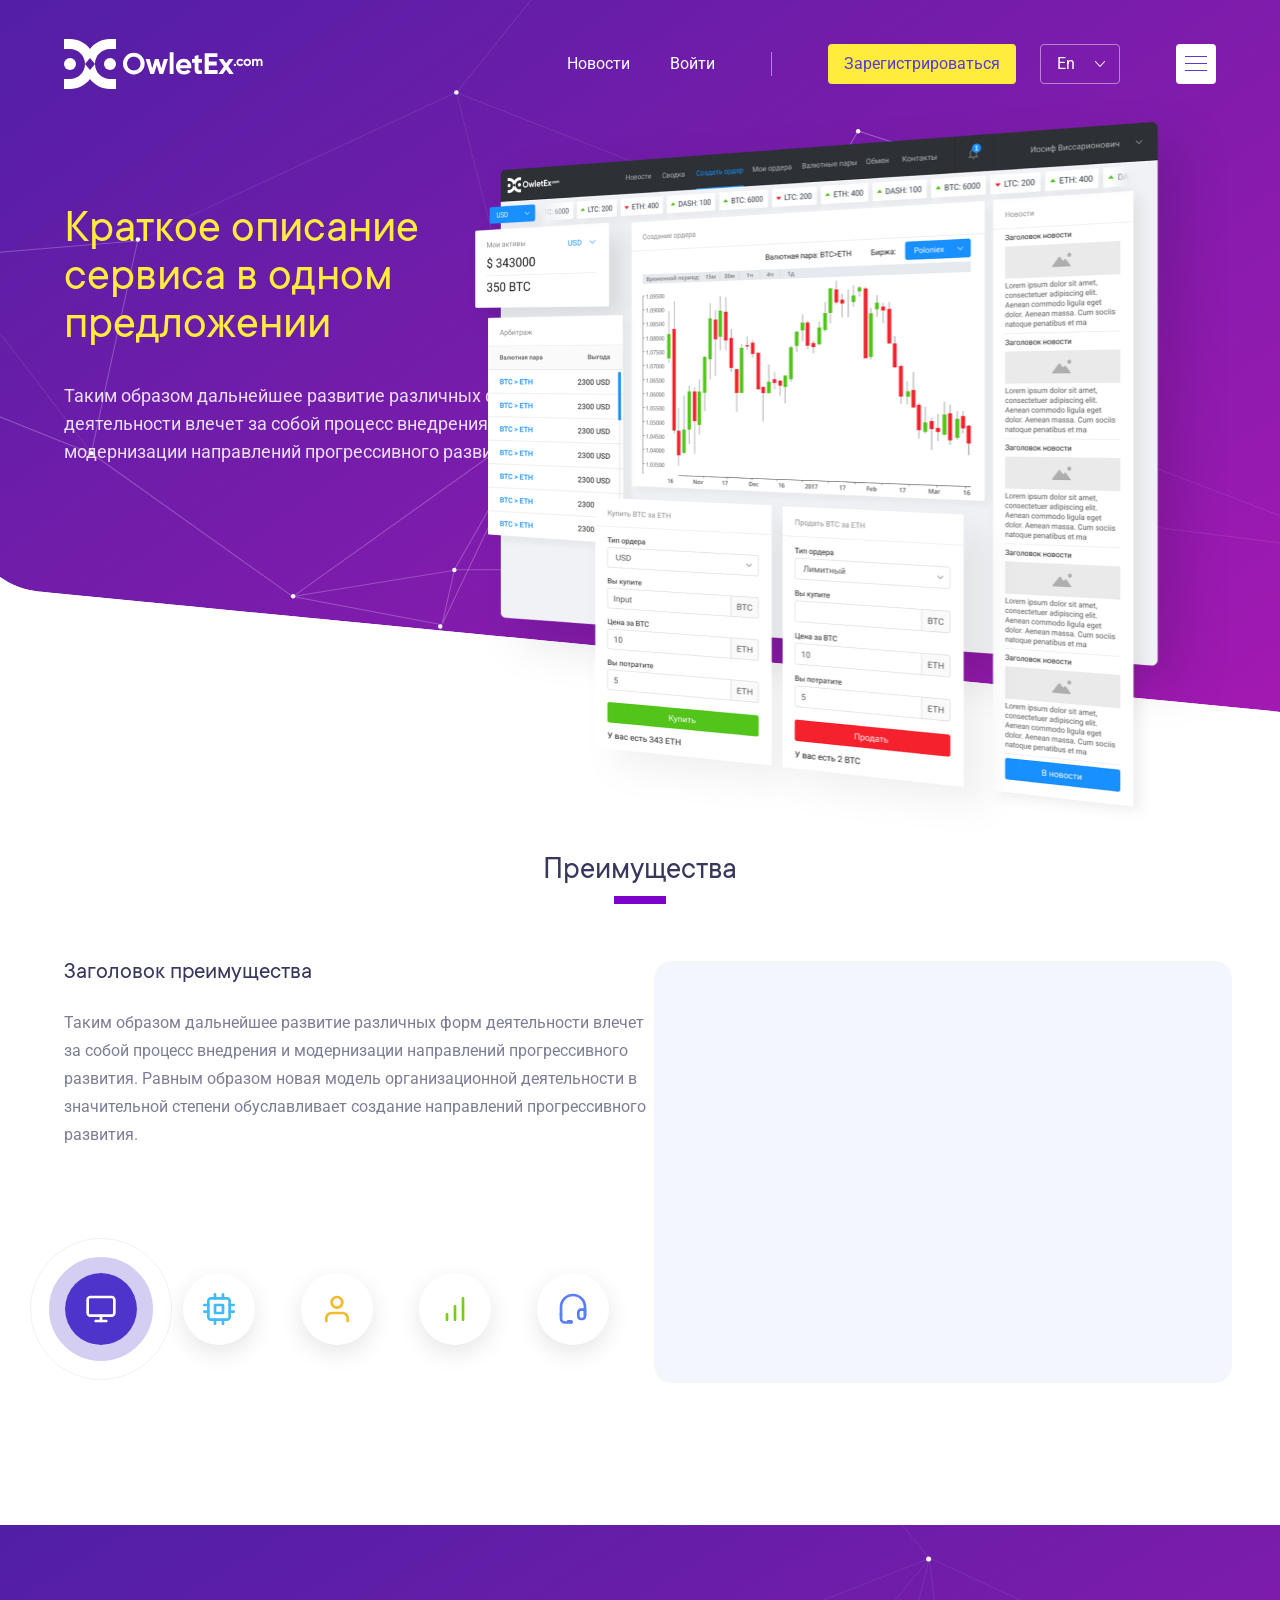
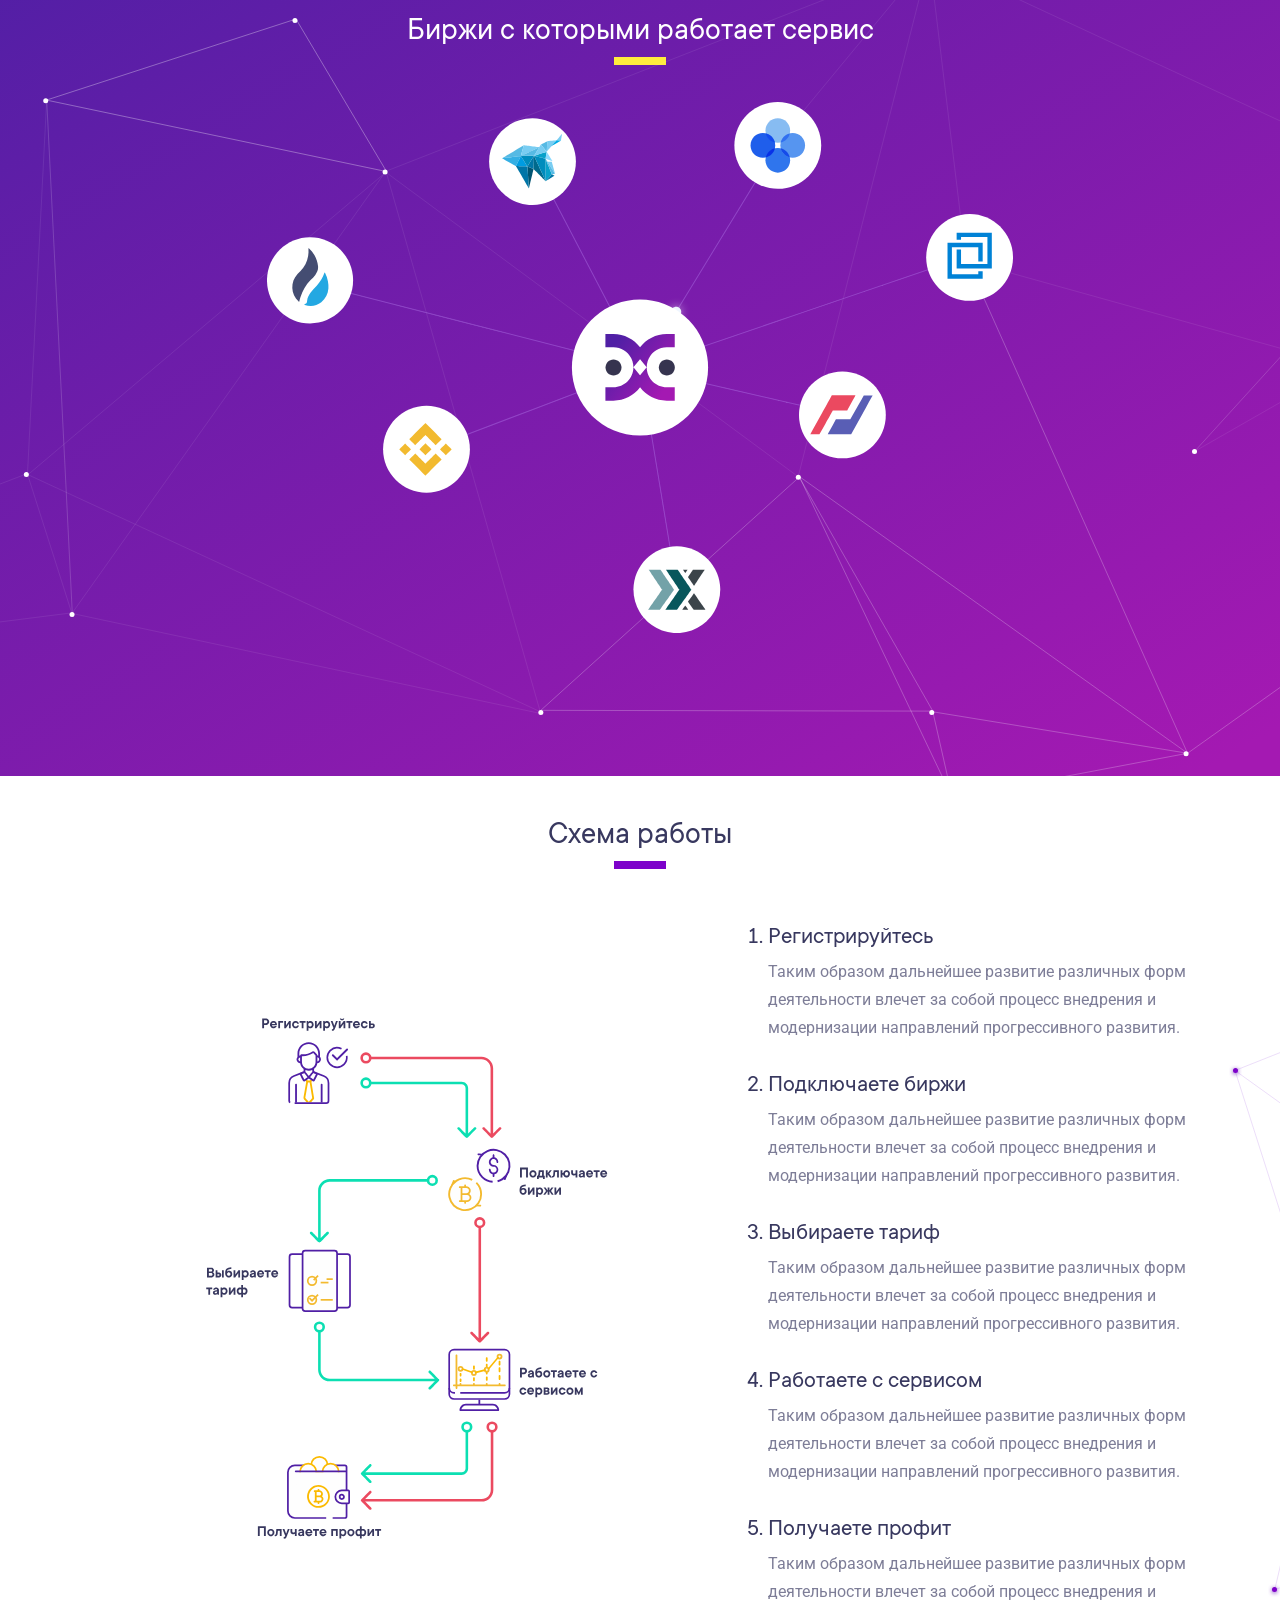
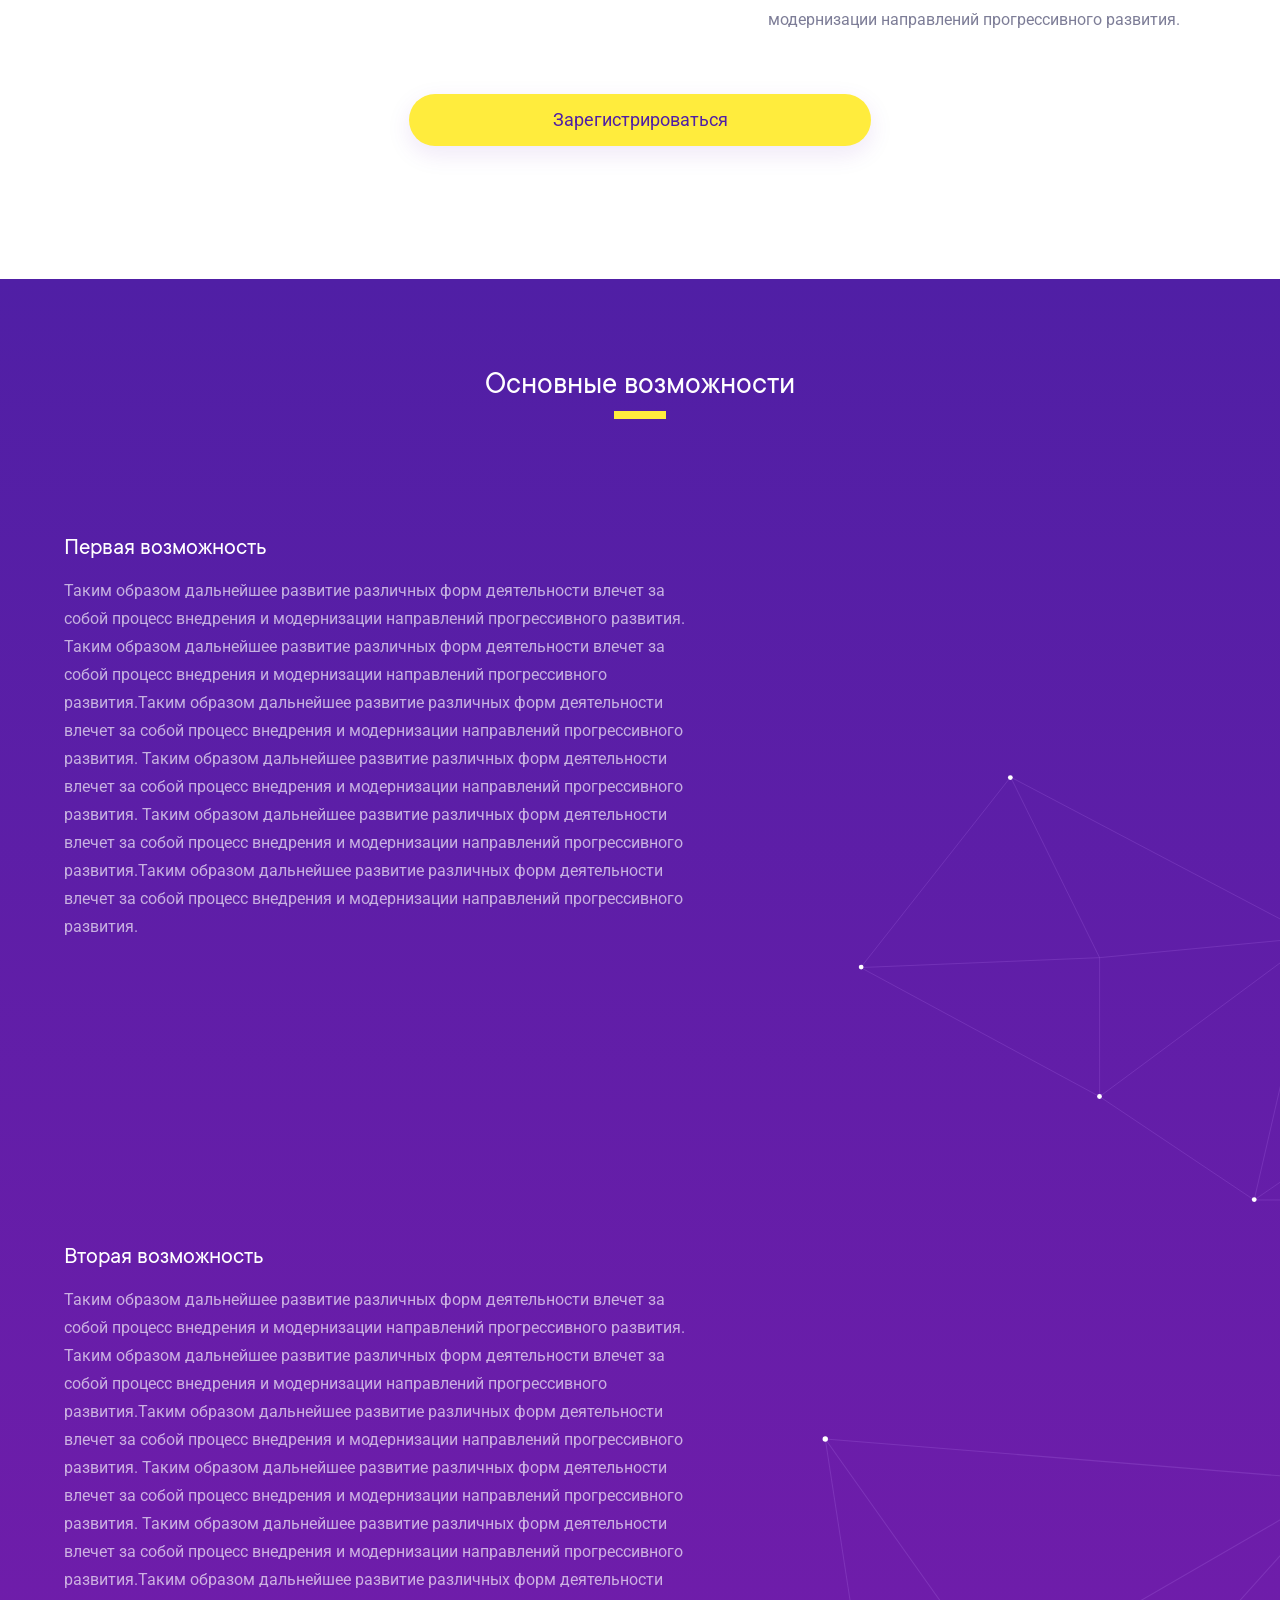
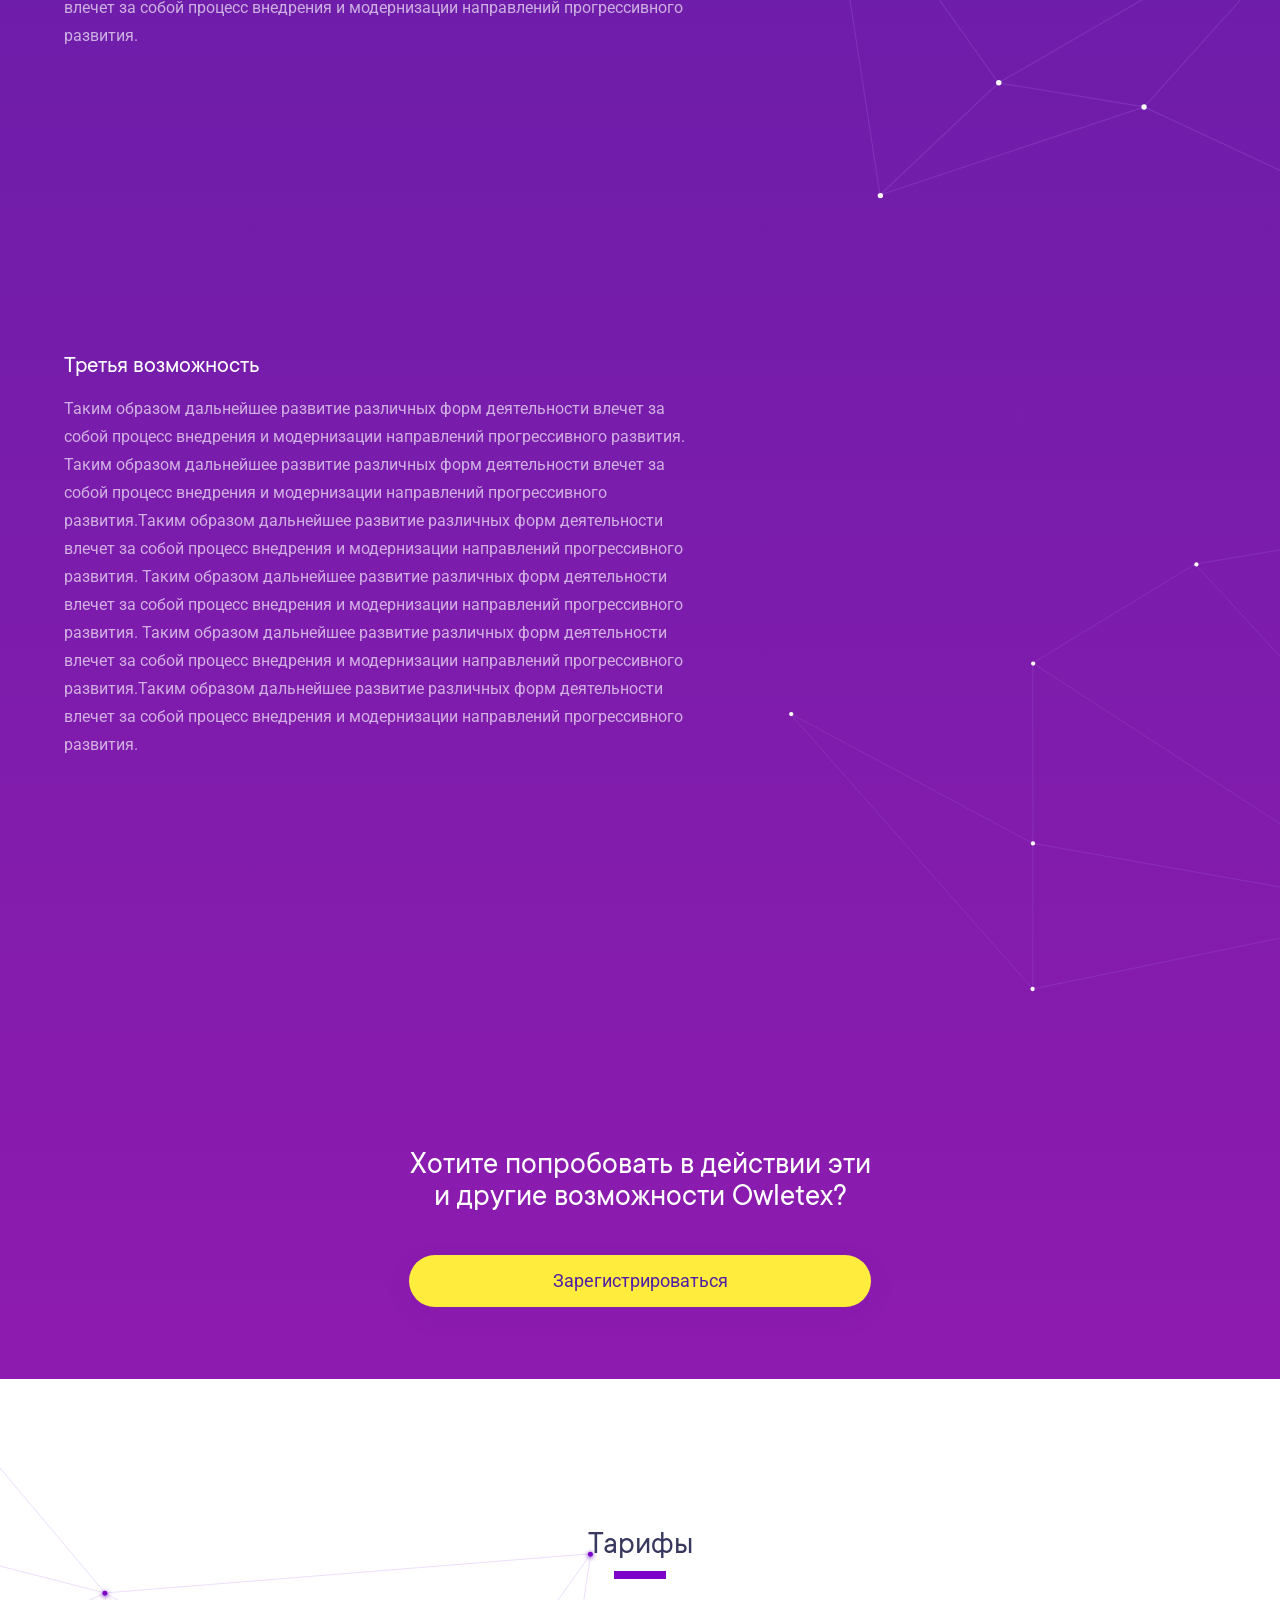
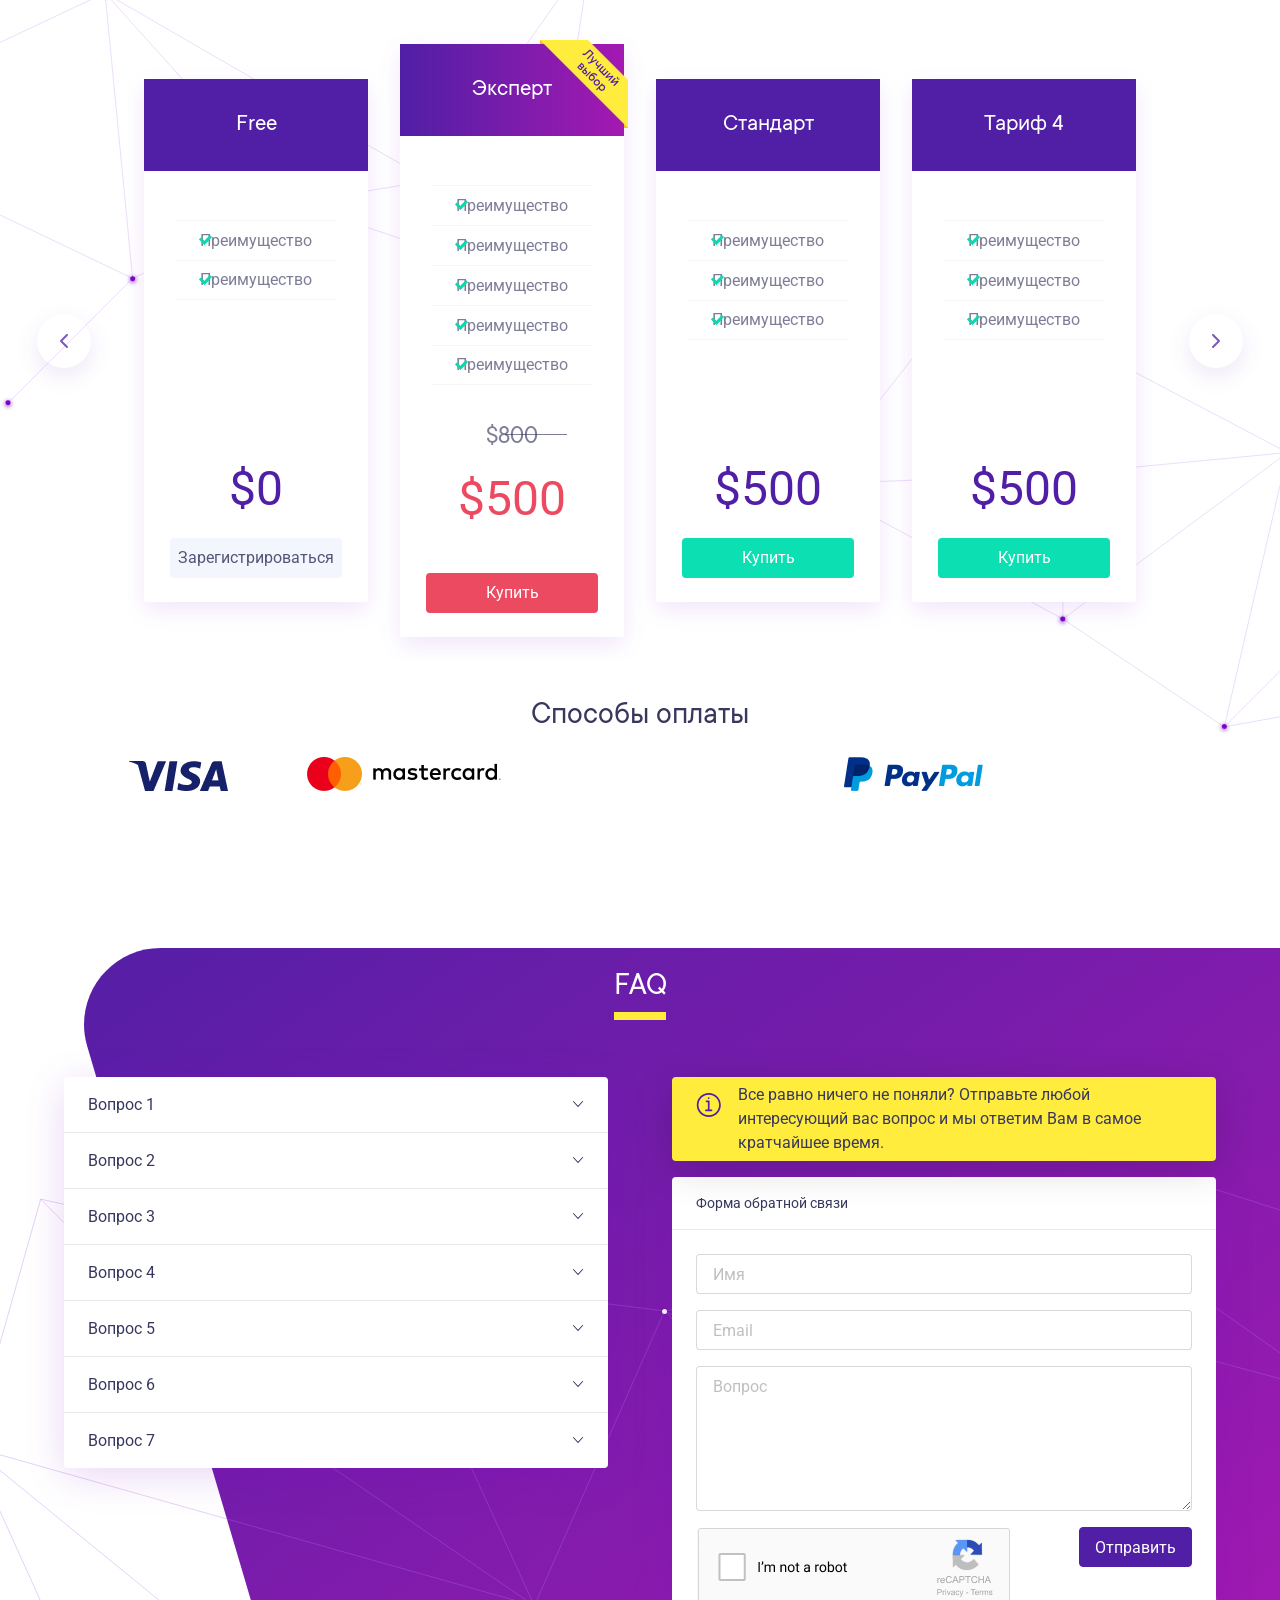
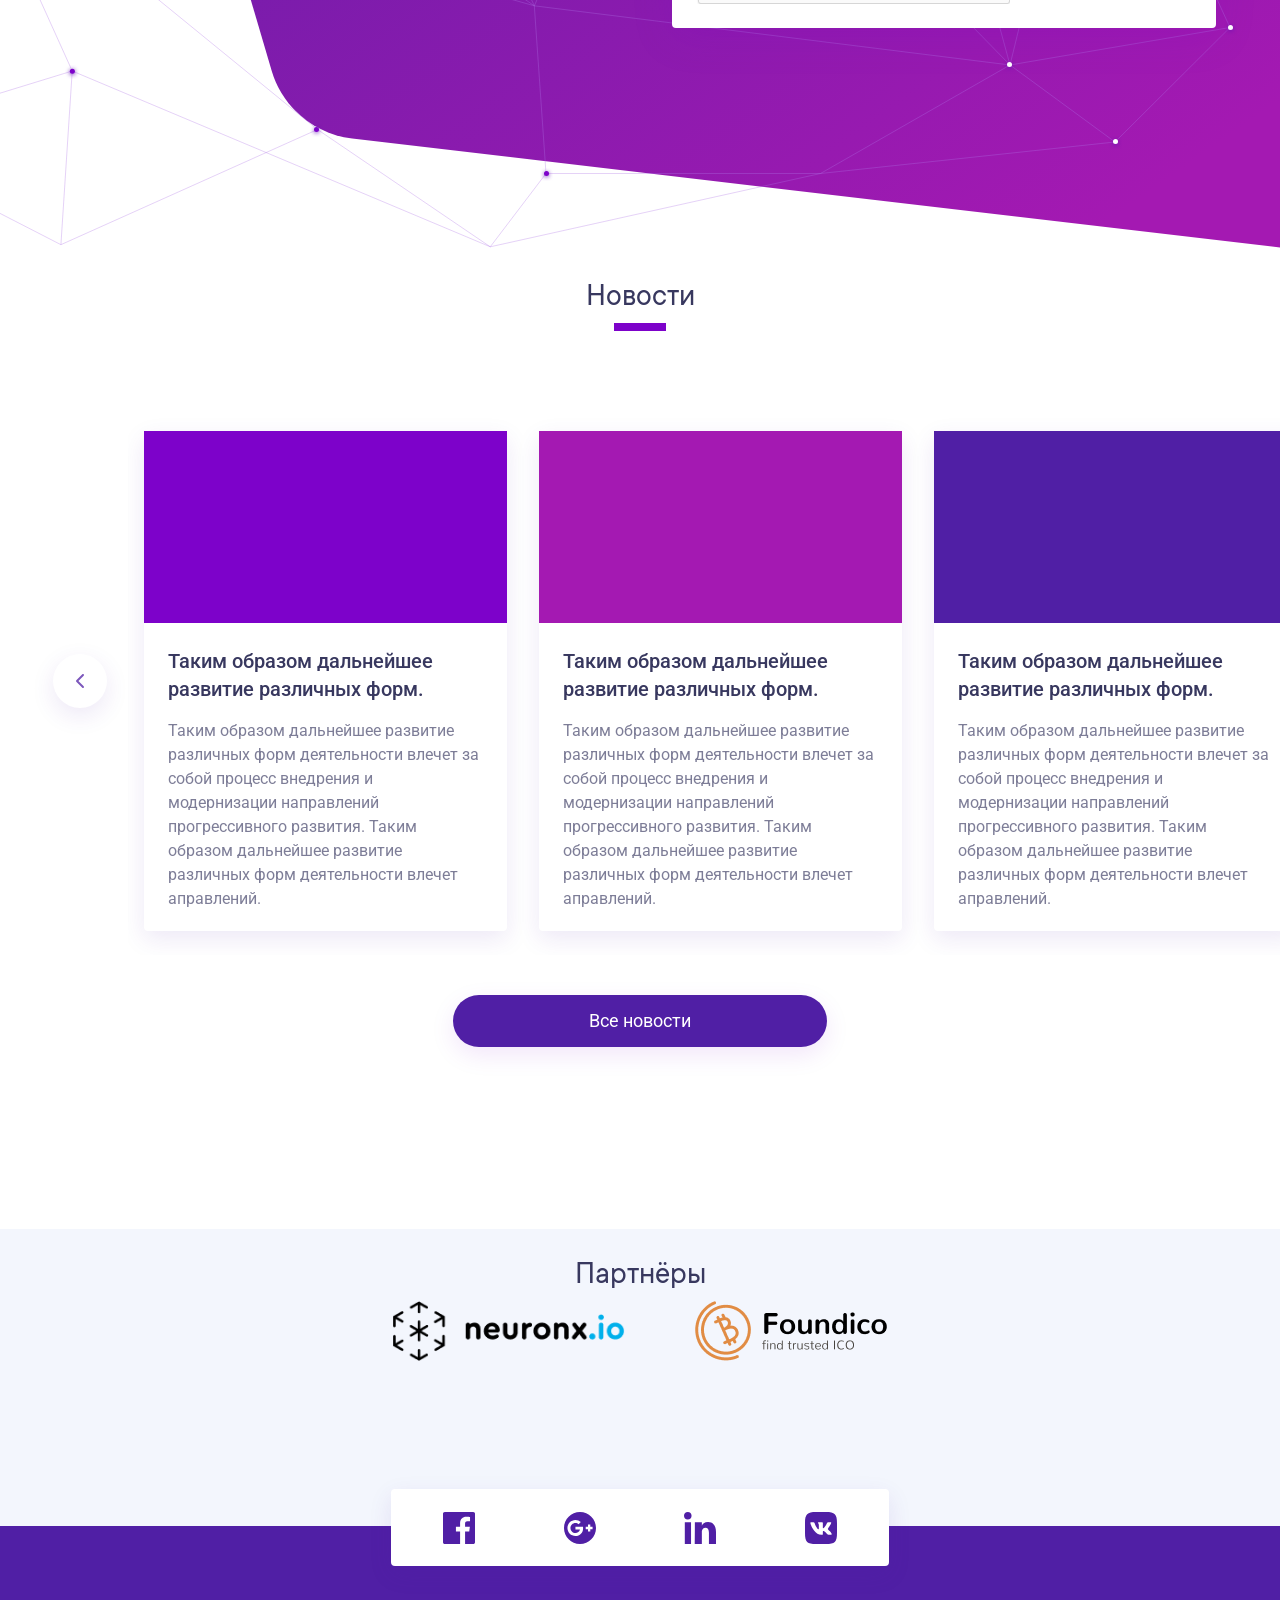
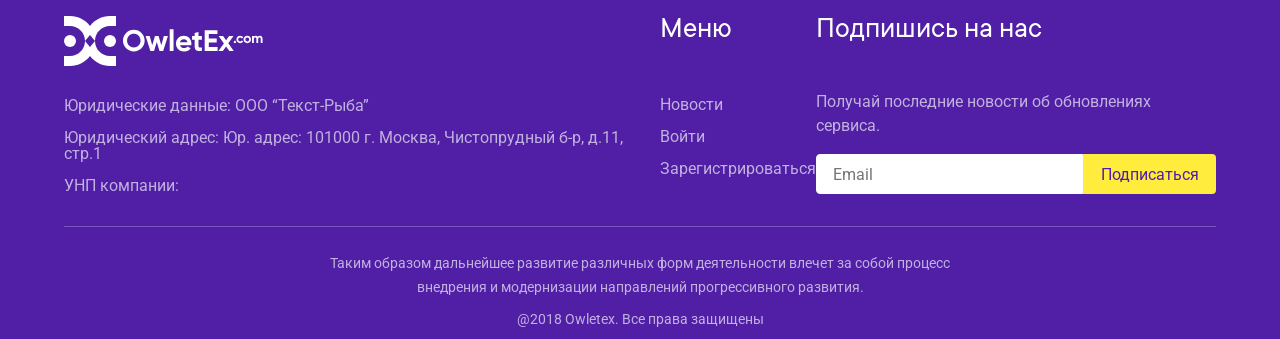
==== commit c53166eb: "end of day" ====
--- a/index.html
+++ b/index.html
@@ -16,8 +16,10 @@
 </head>
 <body>
     <div class="header-wrapper">
-        <img src="img/header-bg.svg" alt="header-background">
-        <img src="img/header-greed.svg" alt="header-greed">
+        <div class="header-background-wrapper">
+            <img src="img/header-bg.svg" alt="header-background">
+            <img src="img/header-greed.svg" alt="header-greed">
+        </div>
         <header>
             <div class="top-line">
                 <div class="logo">
@@ -97,7 +99,6 @@
         </div>
     </section>
     <section class="exchanges">
-        <img src="img/exchanges-bg.svg" alt="exchanges-background">
         <img src="img/exchanges-greed.svg" alt="exchanges-greed">
         <h2>Биржи с которыми работает сервис</h2>
         <div class="head-line light"></div>
@@ -147,14 +148,16 @@
                 </div>
             </div>
             <div class="opp-imgs">
-                <div class="opp-img-back"></div>
+                <div class="opp-img-back-wrapp">
+                    <div class="opp-img-back"></div>
+                </div>
                 <div class="opp-img fir" data-aos="fade-down" data-aos-offset="300" data-aos-anchor-placement="top-center">
                     <img src="img/opportunities/opportunity2.png" alt="Opportunity 1">
                 </div>
                 <div class="opp-img" data-aos="fade-down" data-aos-offset="300" data-aos-anchor-placement="top-center">
                     <img src="img/opportunities/opportunity2.png" alt="Opportunity 2">
                 </div>
-                <div class="opp-img" data-aos="fade-down" data-aos-offset="300" data-aos-anchor-placement="top-center">
+                <div class="opp-img" data-aos="fade-down" data-aos-offset="500" data-aos-anchor-placement="top-center">
                     <img src="img/opportunities/opportunity3.png" alt="Opportunity 3">
                 </div>
             </div>
@@ -165,6 +168,7 @@
         </div>
     </section>
     <section class="tariffs">
+        <img src="img/tarrifs-greed.svg" alt="tariffs-greed">
         <h2>Тарифы</h2>
         <div class="head-line"></div>
         <div class="cards-tariffs">
@@ -278,6 +282,7 @@
     </section>
     <section class="faq">
         <img src="img/faq-bg.svg" alt="faq-background">
+        <img src="img/faq-greed.svg" alt="faq-greed">
         <h2>FAQ</h2>
         <div class="head-line light"></div>
         <div class="faq-inner">
--- a/style/style.css
+++ b/style/style.css
@@ -72,12 +72,29 @@
   margin-bottom: 112px;
   position: relative;
 }
-.header-wrapper > img {
-  position: absolute;
+.header-wrapper .header-background-wrapper {
+  width: 100%;
+  height: 100%;
+  position: absolute;
+  top: 0;
+  left: 0;
+  overflow: hidden;
+}
+.header-wrapper .header-background-wrapper > img {
+  position: absolute;
+}
+.header-wrapper .header-background-wrapper > img:first-child {
   width: 100%;
   height: 100%;
   object-fit: cover;
   object-position: bottom;
+}
+.header-wrapper .header-background-wrapper > img:nth-child(2) {
+  left: 50%;
+  transform: translateX(-50%);
+  width: 1924px;
+  height: 777px;
+  top: -50px;
 }
 header {
   width: 100%;
@@ -189,6 +206,8 @@
   position: absolute;
   right: 0;
   top: -120px;
+  width: 842px;
+  height: 779px;
 }
 .header-main-left {
   flex: 0 1 42%;
@@ -348,33 +367,26 @@
   background-color: #597EF7;
 }
 .exchanges {
-  height: 952px;
   margin-bottom: 45px;
-  position: relative;
+  padding: 92px 0 143px;
+  position: relative;
+  background: linear-gradient(148.81deg, #501FA5 -0.06%, #A419B2 96.95%);
   overflow: hidden;
 }
 .exchanges > img {
   position: absolute;
   left: 50%;
   transform: translateX(-50%);
+  top: -190px;
 }
 .exchanges h2 {
-  position: relative;
-  padding-top: 133px;
   color: #FFFFFF;
 }
 .exchanges .head-line {
-  position: relative;
   margin-bottom: 37px;
 }
 .exchanges #exchanges-anim {
-  width: 100%;
-  height: 526px;
-  display: block;
-  overflow: hidden;
-  transform: translate3d(0, 0, 0);
-  text-align: center;
-  opacity: 1;
+  height: 531px;
 }
 .scheme-of-work {
   overflow: hidden;
@@ -470,28 +482,37 @@
   margin-top: -200px;
   height: 2490px;
   margin-left: 40px;
-  width: 640px;
-  padding-bottom: 120px;
-  box-sizing: border-box;
-  position: relative;
-}
-.main-opportunities .main-content .opp-imgs .opp-img-back {
-  position: absolute;
-  width: 130%;
+  width: 680px;
+  box-sizing: border-box;
+  position: relative;
+}
+.main-opportunities .main-content .opp-imgs .opp-img-back-wrapp {
+  position: absolute;
+  width: 100%;
   height: 100%;
-  background: url(../img/opportunities-greed1.svg) no-repeat 70px 310px, url(../img/opportunities-greed2.svg) no-repeat 95px 970px, url(../img/opportunities-greed3.svg) no-repeat -35px 1700px;
+  overflow: hidden;
+}
+.main-opportunities .main-content .opp-imgs .opp-img-back-wrapp .opp-img-back {
+  position: absolute;
+  right: -170px;
+  width: 120%;
+  height: 100%;
+  background: url(../img/opportunities-greed1.svg) no-repeat 0 310px, url(../img/opportunities-greed2.svg) no-repeat 22px 970px, url(../img/opportunities-greed3.svg) no-repeat -58px 1700px;
   background-size: 755px 555px;
+}
+.main-opportunities .main-content .opp-imgs.smaller {
+  padding-bottom: 100px;
 }
 .main-opportunities .main-content .opp-imgs.smaller .opp-img {
   width: 541px;
 }
-.main-opportunities .main-content .opp-imgs.smaller .opp-img:first-child {
+.main-opportunities .main-content .opp-imgs.smaller .opp-img:nth-child(2) {
   transform: translateX(-735px);
 }
-.main-opportunities .main-content .opp-imgs.smaller .opp-img:nth-child(2) {
+.main-opportunities .main-content .opp-imgs.smaller .opp-img:nth-child(3) {
   transform: translateX(-345px);
 }
-.main-opportunities .main-content .opp-imgs.smaller .opp-img:nth-child(3) {
+.main-opportunities .main-content .opp-imgs.smaller .opp-img:nth-child(4) {
   transform: translateX(45px);
 }
 .main-opportunities .main-content .opp-imgs.smaller img {
@@ -513,8 +534,14 @@
   top: calc(50vh - 340px + 100px);
   margin-bottom: 0;
 }
+.main-opportunities .main-content .opp-img:nth-child(4) {
+  align-self: flex-start;
+  top: calc(50vh - 350px + 100px);
+  margin-bottom: 0;
+}
 .main-opportunities .main-content .opp-img img {
   transition: transform 0.5s ease-in-out;
+  width: 125%;
 }
 .main-opportunities .want-to-try {
   margin-top: -200px;
@@ -538,13 +565,23 @@
 .tariffs {
   padding-top: 152px;
   margin-bottom: 154px;
+  position: relative;
+  overflow: hidden;
+}
+.tariffs > img {
+  position: absolute;
+  top: 19px;
+  left: 50%;
+  transform: translateX(-50%);
+  width: 1657px;
+  height: 936px;
 }
 .tariffs .head-line {
   margin-bottom: 41px;
 }
 .tariffs .cards-tariffs {
   max-width: 1440px;
-  margin: 0 auto 64px;
+  margin: 0 auto 40px;
   padding: 0 128px;
   box-sizing: border-box;
 }
@@ -582,6 +619,7 @@
   flex-direction: column;
   justify-content: space-between;
   padding: 49px 26px 24px;
+  background: #ffffff;
 }
 .tariffs .cards-tariffs .card-tariffs .card-body .opps {
   padding: 0 6px;
@@ -686,14 +724,25 @@
   margin-right: 75px;
 }
 .faq {
-  position: relative;
+  height: 900px;
+  position: relative;
+  overflow: hidden;
 }
 .faq > img {
   position: absolute;
+}
+.faq > img:first-child {
   width: 100%;
   height: 100%;
   object-fit: contain;
   object-position: right;
+}
+.faq > img:nth-child(2) {
+  left: 50%;
+  transform: translateX(-50%);
+  top: 200px;
+  width: 1590px;
+  height: 704px;
 }
 .faq h2 {
   position: relative;
@@ -720,7 +769,7 @@
   border-radius: 4px;
 }
 .quick-answers .question-head {
-  height: 54px;
+  height: 55px;
   display: flex;
   align-items: center;
   padding-left: 24px;
@@ -791,7 +840,7 @@
 .ask-form .ask-form-head {
   font-size: 14px;
   color: #38385F;
-  height: 54px;
+  height: 52px;
   border-bottom: 1px solid #E8E8E8;
   display: flex;
   align-items: center;
@@ -804,6 +853,7 @@
 }
 .ask-form .ask-from-body input,
 .ask-form .ask-from-body textarea {
+  height: 145px;
   border: 1px solid rgba(0, 0, 0, 0.15);
   box-sizing: border-box;
   border-radius: 4px;
@@ -1065,8 +1115,13 @@
 footer .copyrights div:first-child {
   max-width: 646px;
 }
+@media screen and (min-width: 1780px) {
+  .main-opportunities .main-content .opp-imgs .opp-img-back-wrapp {
+    overflow: visible;
+  }
+}
 @media screen and (min-width: 1441px) {
-  .opp-img img {
+  .main-opportunities .main-content .opp-img img {
     width: 100%;
   }
 }
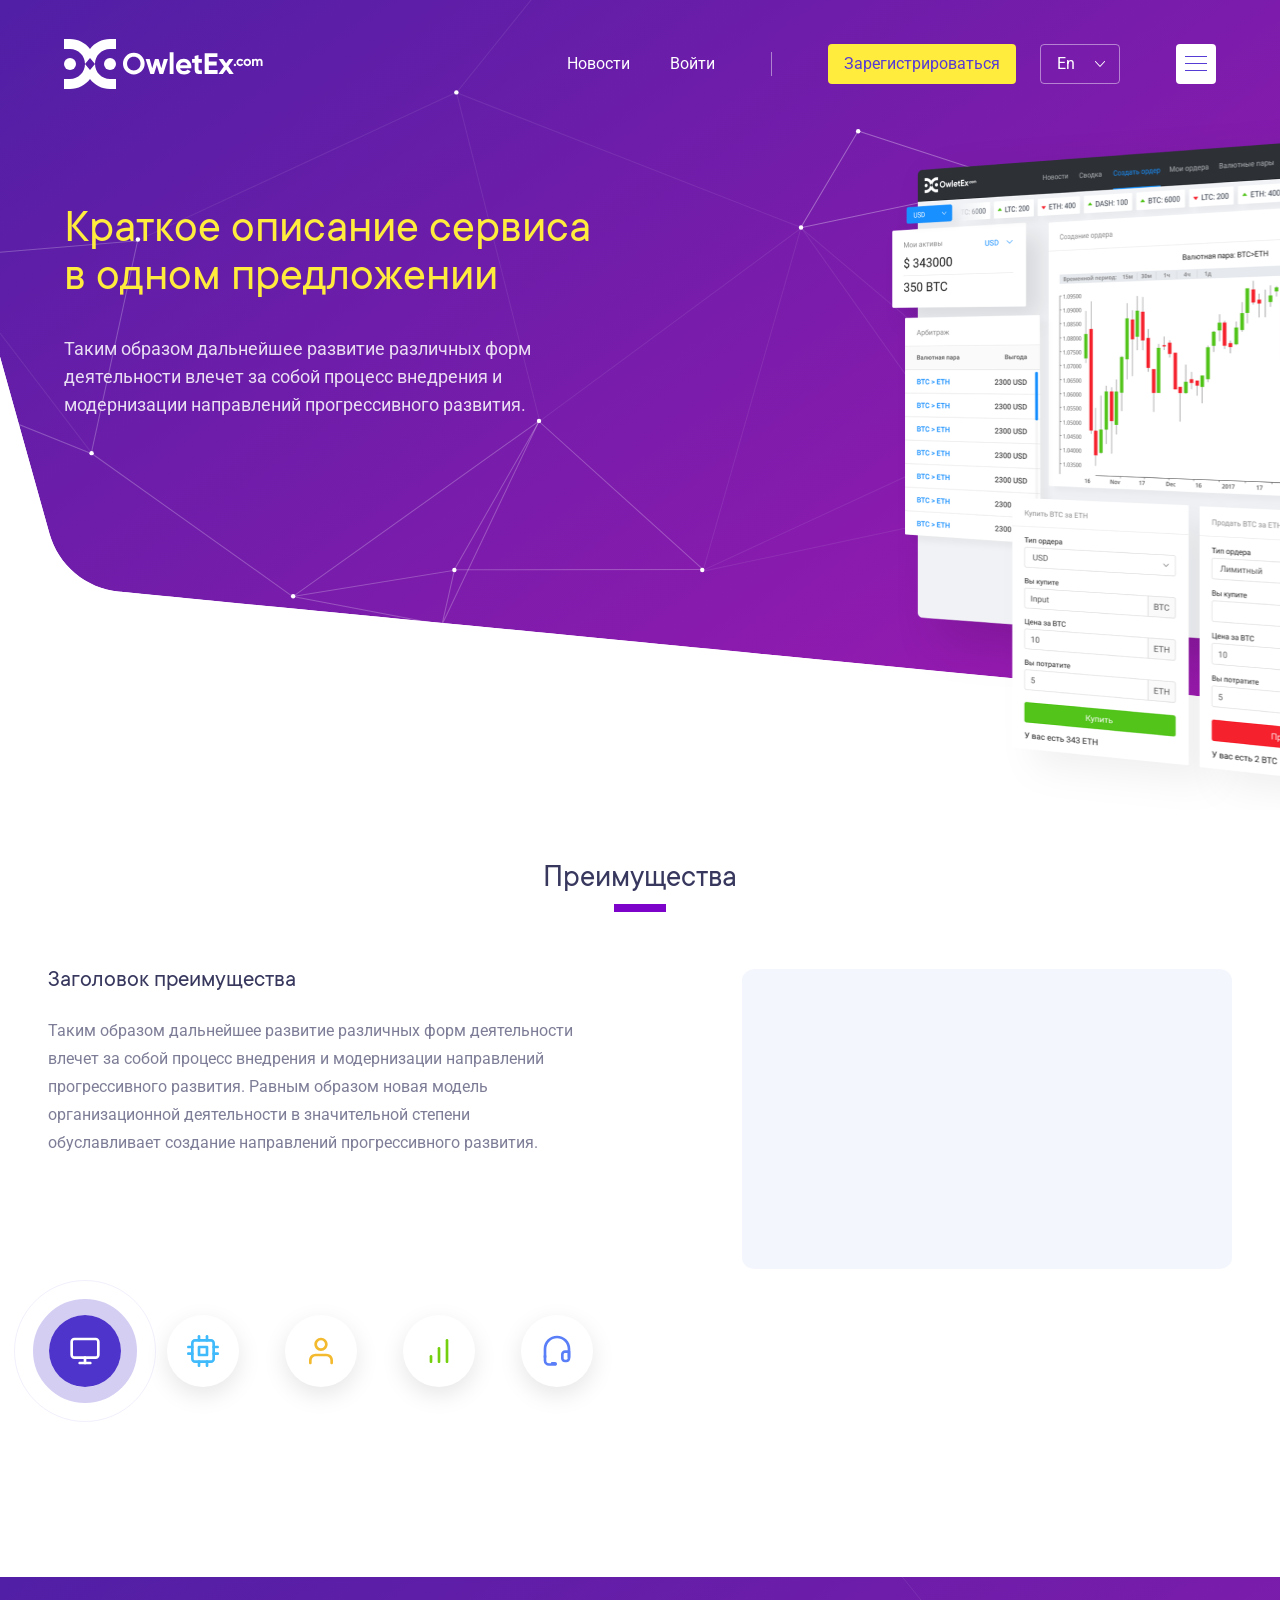
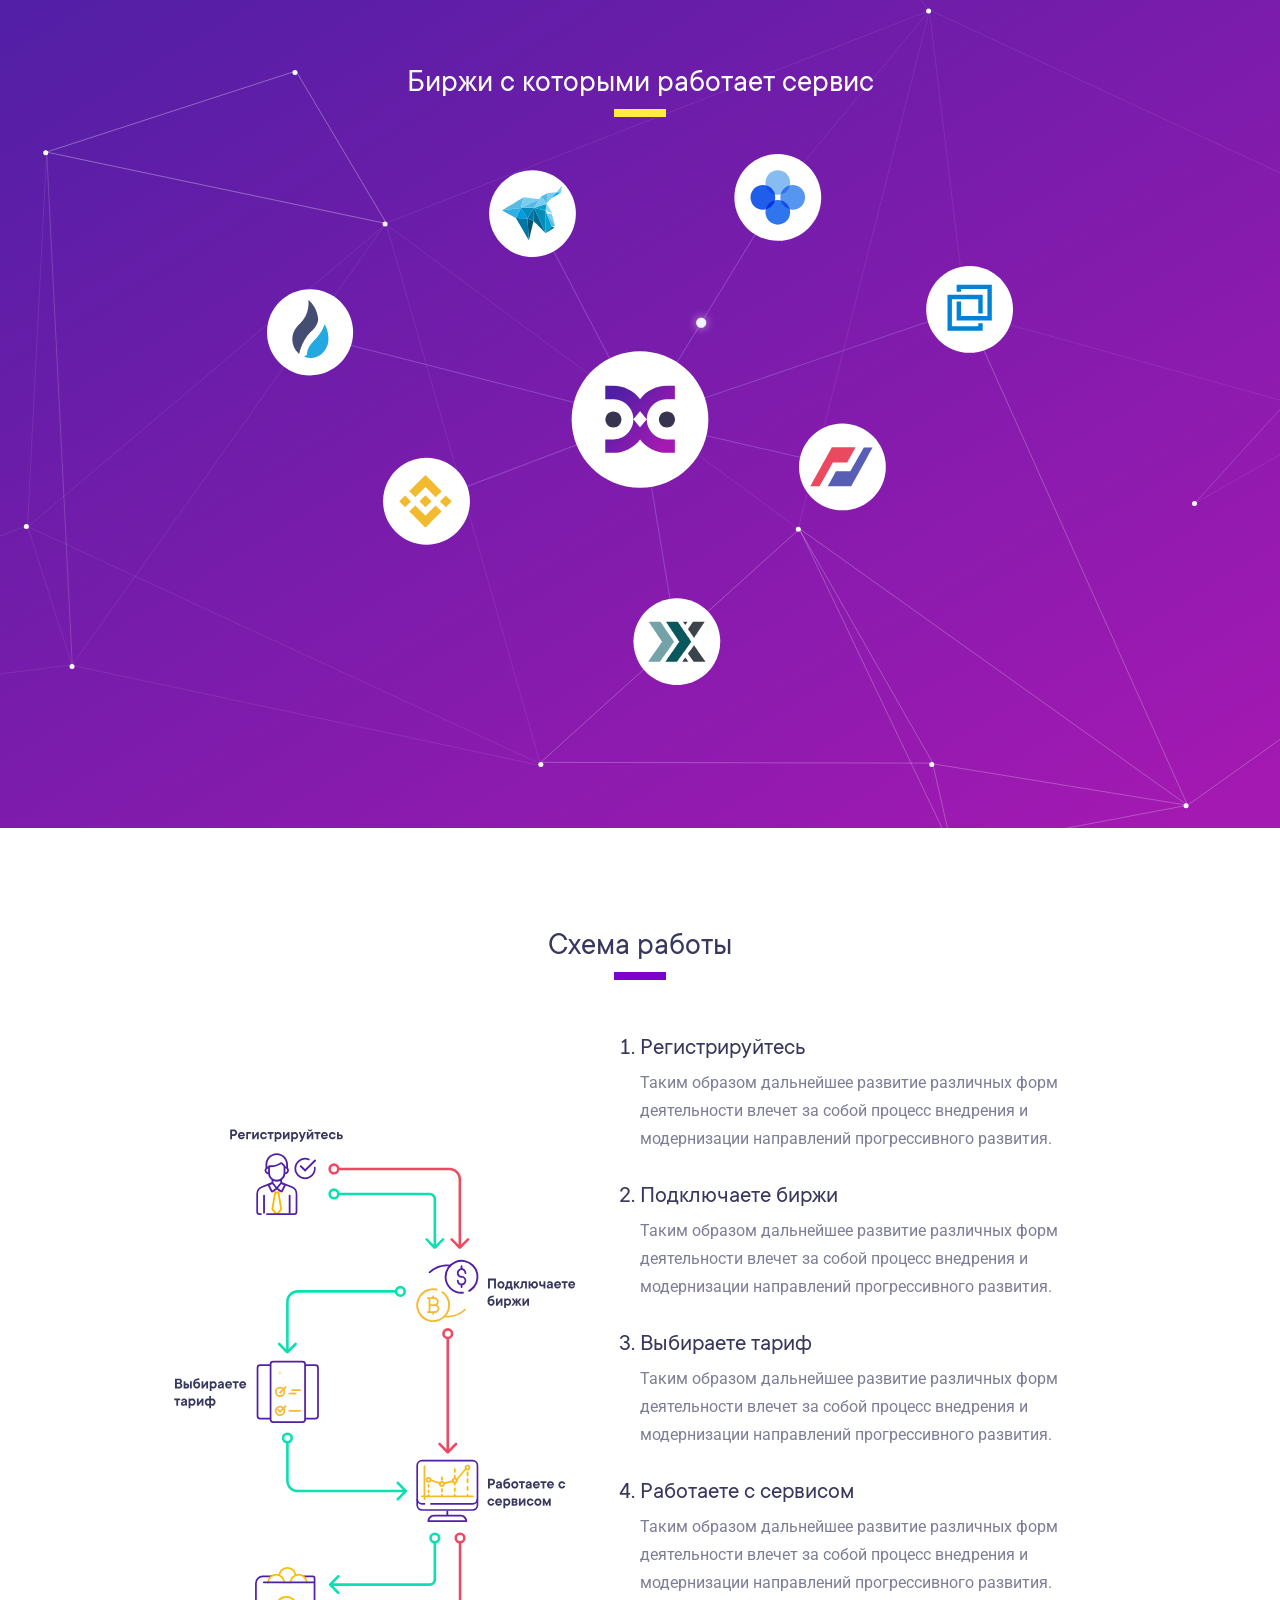
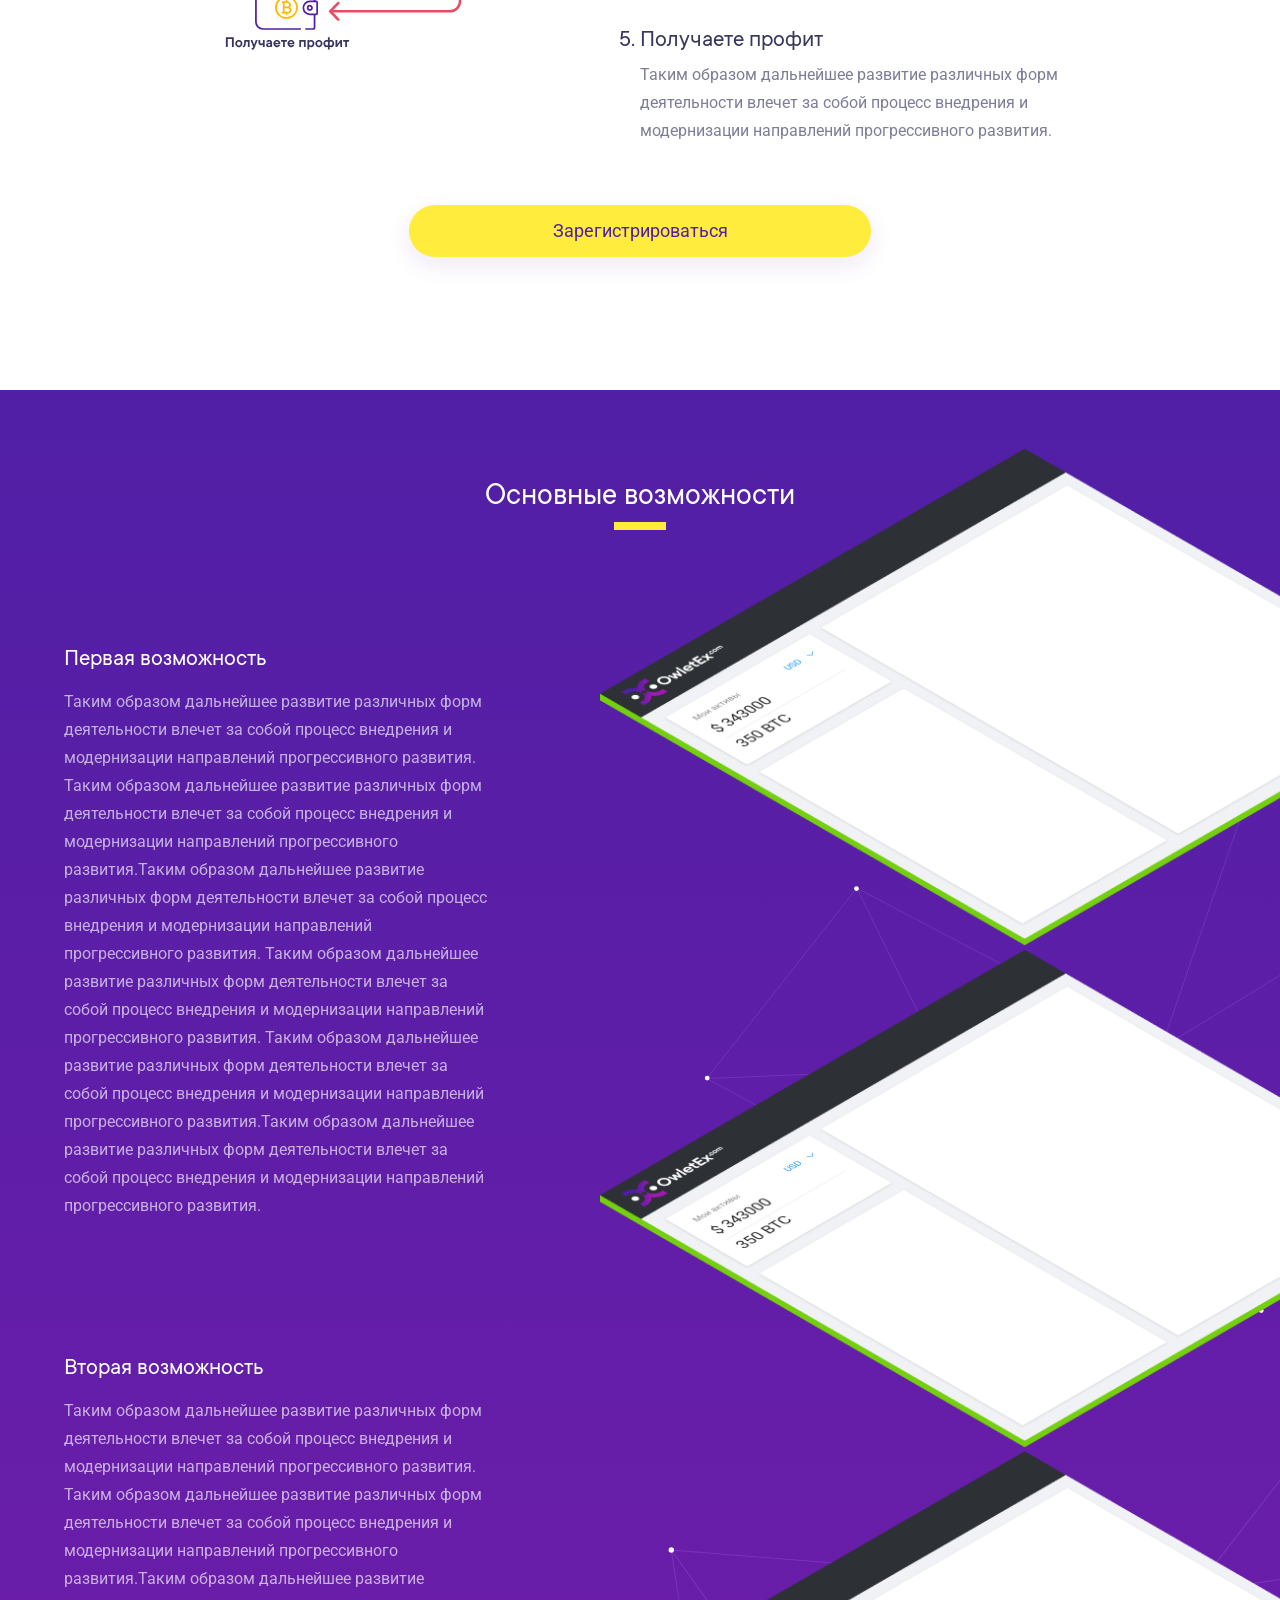
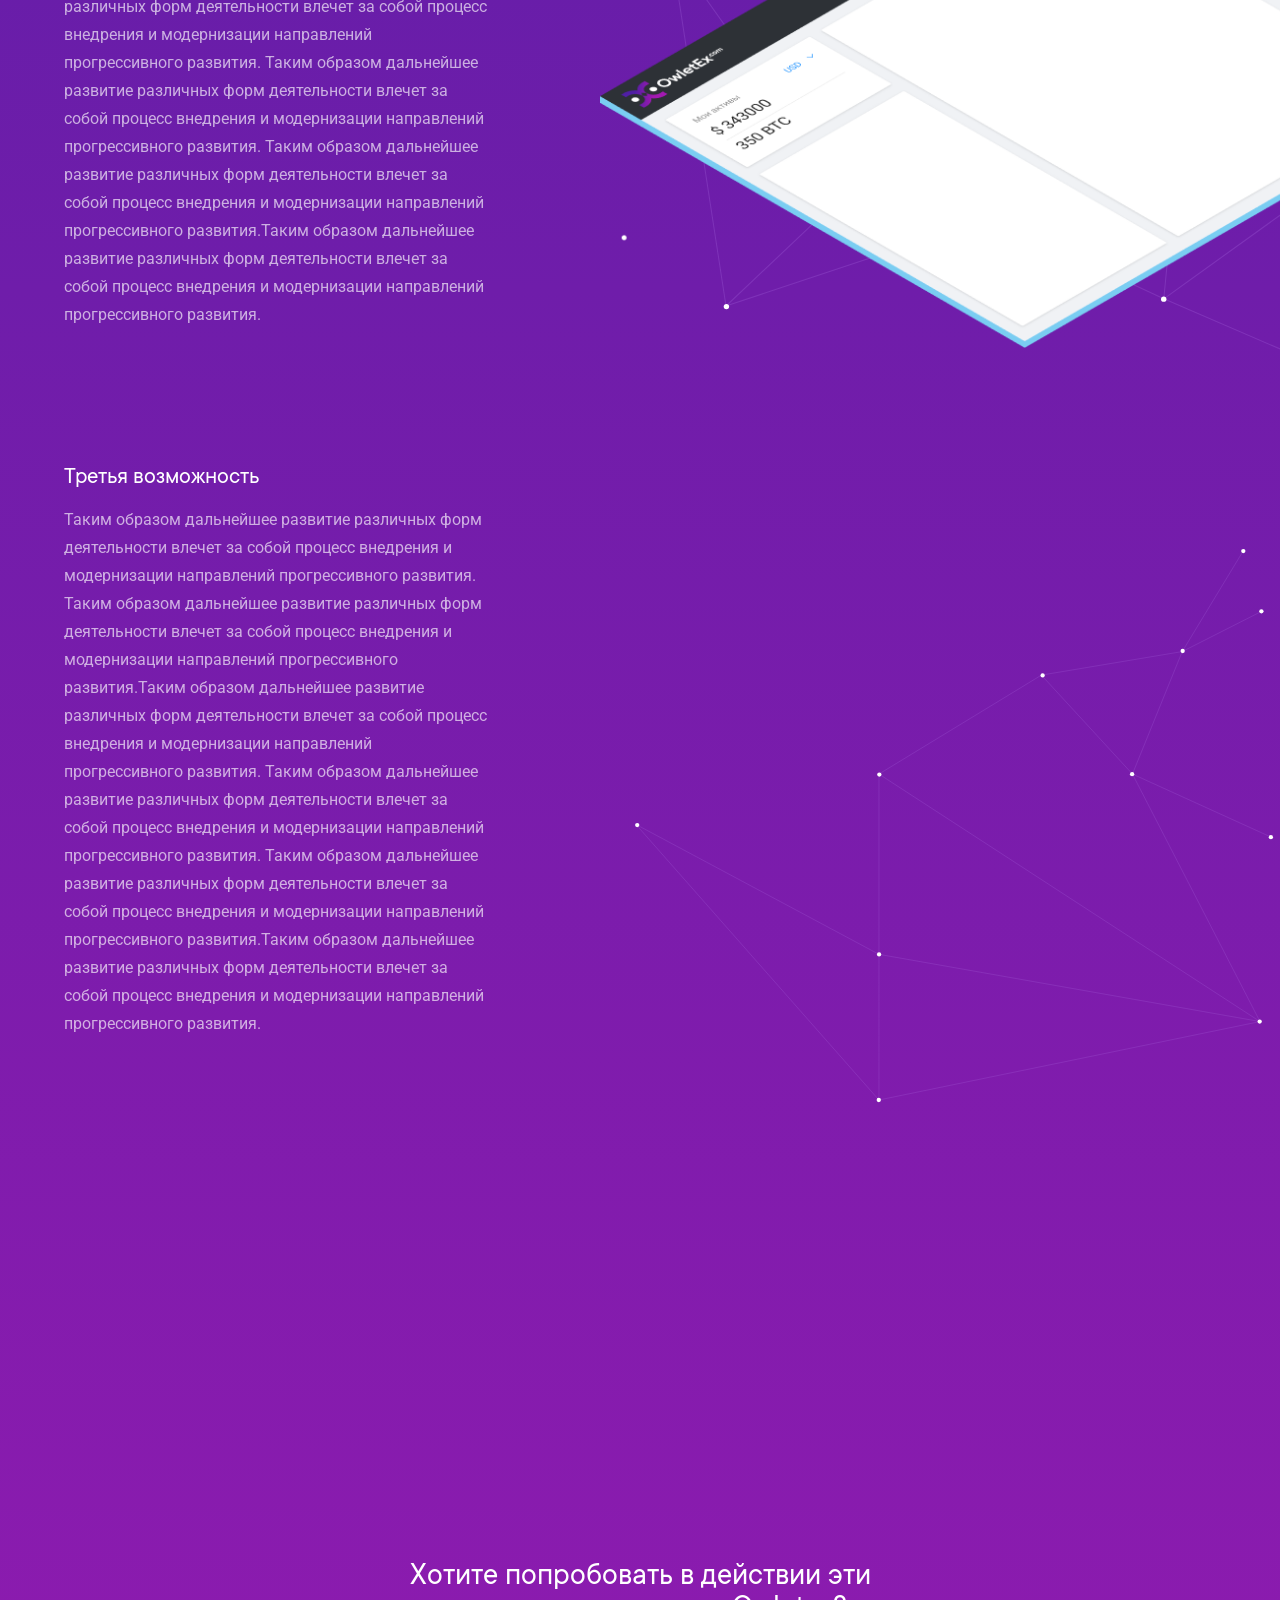
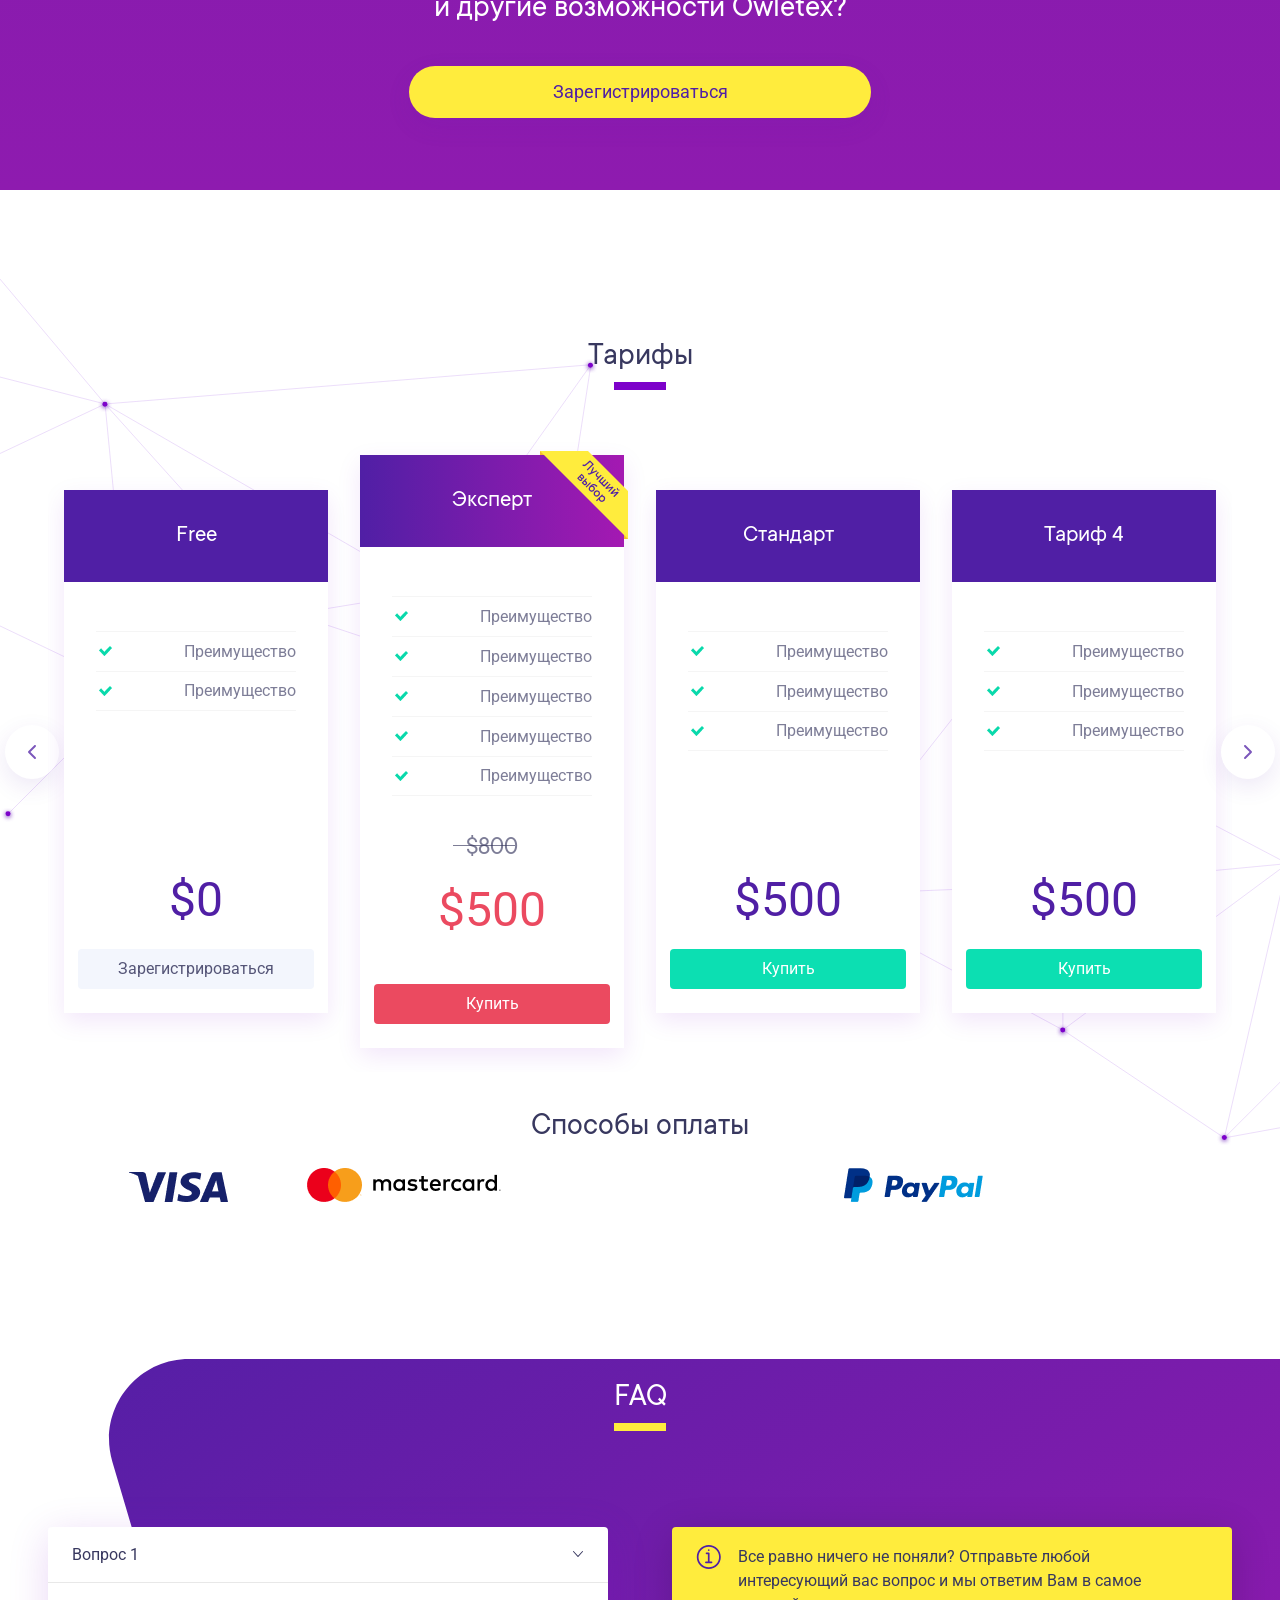
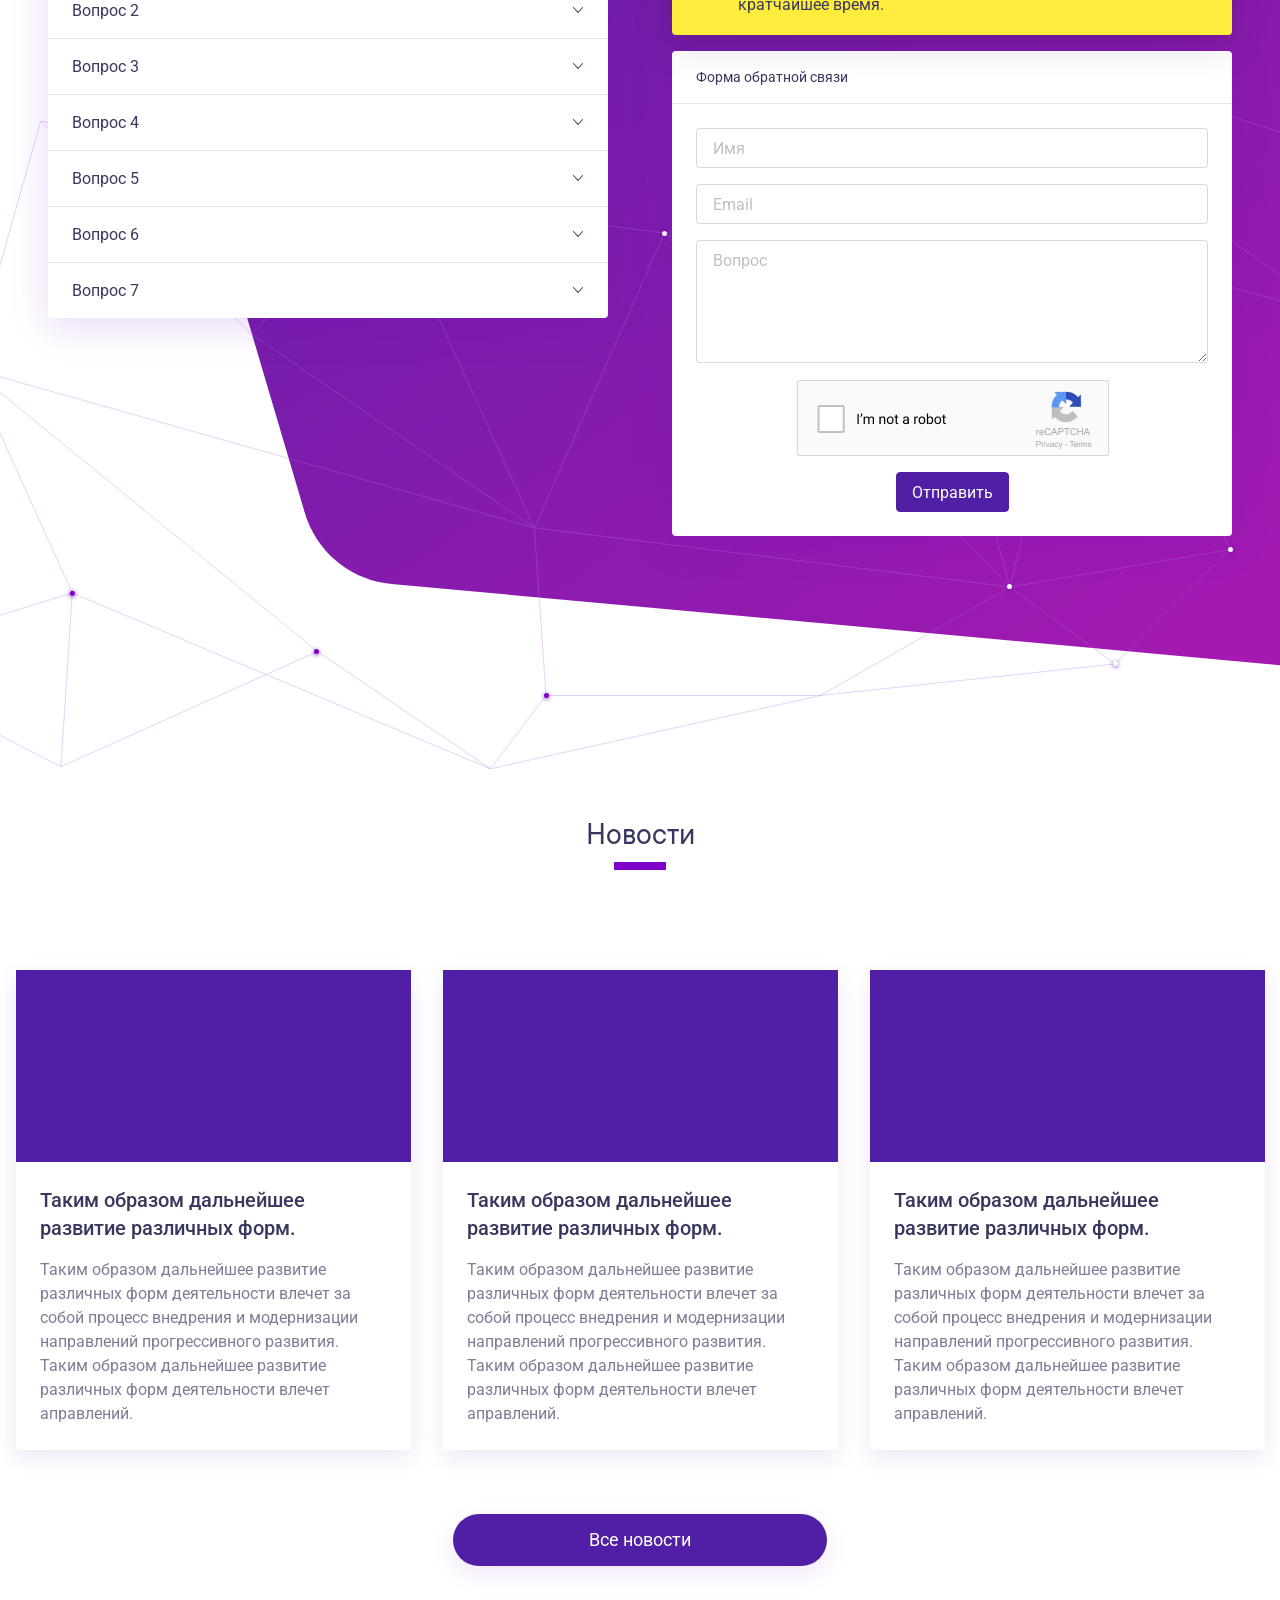
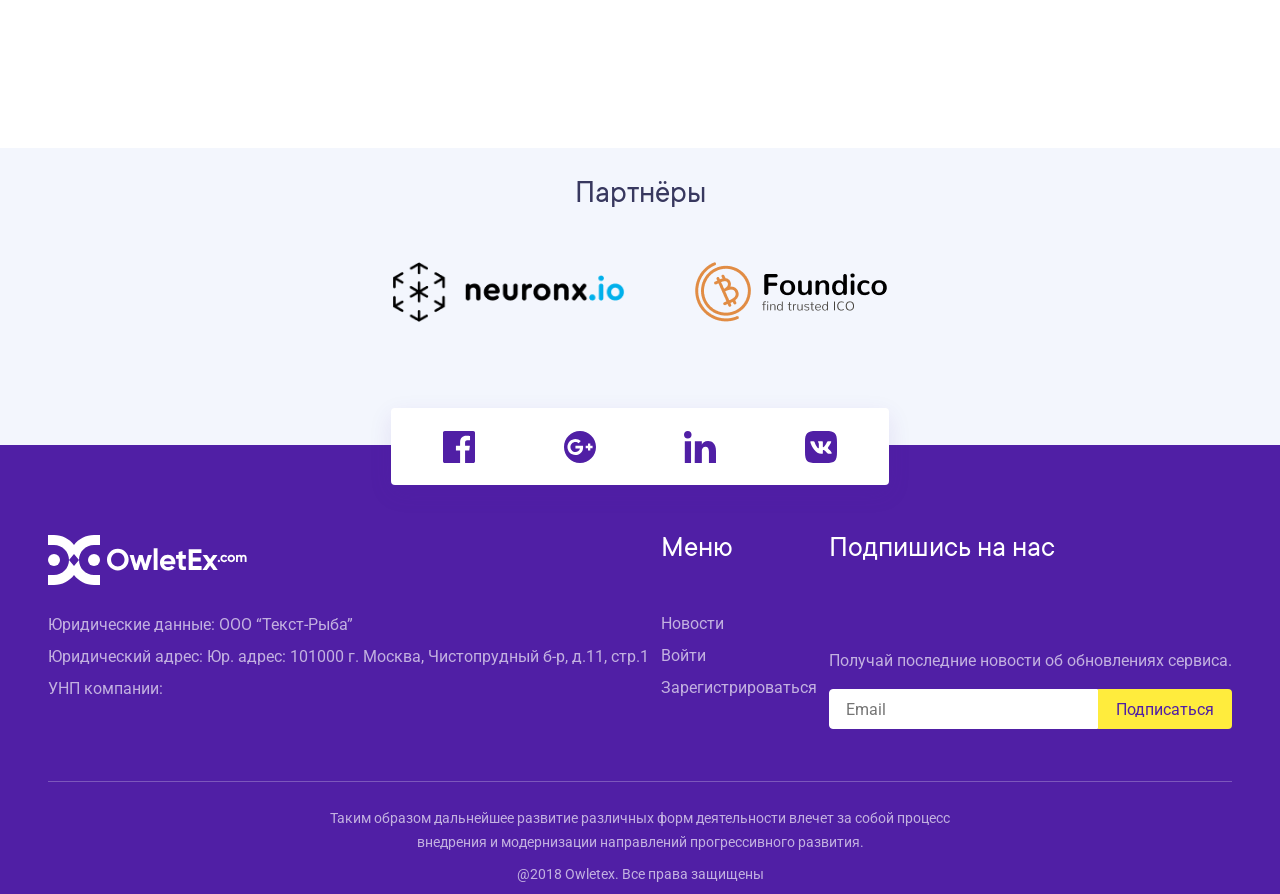
==== commit 3624f2bb: "end of day" ====
--- a/index.html
+++ b/index.html
@@ -62,40 +62,69 @@
         <h2>Преимущества</h2>
         <div class="head-line"></div>
         <div class="adv-desc">
-            <div class="adv-desc-left">
-                <div>
-                    <h3>Заголовок преимущества</h3>
-                    <p>Таким образом дальнейшее развитие различных форм деятельности влечет за собой процесс внедрения и модернизации направлений прогрессивного развития. Равным образом новая модель организационной деятельности в значительной степени обуславливает создание направлений прогрессивного развития.</p>
-                </div>
-                <div class="adv-bar">
-                    <div class="advantage active">
-                        <div>
-                            <div></div>
-                        </div>
-                    </div>
-                    <div class="advantage">
-                        <div>
-                            <div></div>
-                        </div>
-                    </div>
-                    <div class="advantage">
-                        <div>
-                            <div></div>
-                        </div>
-                    </div>
-                    <div class="advantage">
-                        <div>
-                            <div></div>
-                        </div>
-                    </div>
-                    <div class="advantage">
-                        <div>
-                            <div></div>
-                        </div>
-                    </div>
-                </div>
-            </div>
-            <img src="img/advantages/img/adv-example.png" alt="Adv image">
+            <div class="adv-desc-inner">
+                <div class="adv-desc-left">
+                    <div>
+                        <h3>Заголовок преимущества</h3>
+                        <p>Таким образом дальнейшее развитие различных форм деятельности влечет за собой процесс внедрения и модернизации направлений прогрессивного развития. Равным образом новая модель организационной деятельности в значительной степени обуславливает создание направлений прогрессивного развития.</p>
+                    </div>
+                    <div class="adv-bar">
+                        <div class="advantage active">
+                            <div>
+                                <div></div>
+                            </div>
+                        </div>
+                        <div class="advantage">
+                            <div>
+                                <div></div>
+                            </div>
+                        </div>
+                        <div class="advantage">
+                            <div>
+                                <div></div>
+                            </div>
+                        </div>
+                        <div class="advantage">
+                            <div>
+                                <div></div>
+                            </div>
+                        </div>
+                        <div class="advantage">
+                            <div>
+                                <div></div>
+                            </div>
+                        </div>
+                    </div>
+                </div>
+                <img src="img/advantages/img/adv-example.png" alt="Adv image">
+            </div>
+            <div class="adv-bar">
+                <div class="advantage active">
+                    <div>
+                        <div></div>
+                    </div>
+                </div>
+                <div class="advantage">
+                    <div>
+                        <div></div>
+                    </div>
+                </div>
+                <div class="advantage">
+                    <div>
+                        <div></div>
+                    </div>
+                </div>
+                <div class="advantage">
+                    <div>
+                        <div></div>
+                    </div>
+                </div>
+                <div class="advantage">
+                    <div>
+                        <div></div>
+                    </div>
+                </div>
+            </div>
         </div>
     </section>
     <section class="exchanges">
@@ -151,13 +180,16 @@
                 <div class="opp-img-back-wrapp">
                     <div class="opp-img-back"></div>
                 </div>
-                <div class="opp-img fir" data-aos="fade-down" data-aos-offset="300" data-aos-anchor-placement="top-center">
+                <div class="opp-img">
+                <!--<div class="opp-img fir" data-aos="fade-down" data-aos-offset="300" data-aos-anchor-placement="top-center">-->
                     <img src="img/opportunities/opportunity2.png" alt="Opportunity 1">
                 </div>
-                <div class="opp-img" data-aos="fade-down" data-aos-offset="300" data-aos-anchor-placement="top-center">
+                <div class="opp-img">
+                <!--<div class="opp-img" data-aos="fade-down" data-aos-offset="300" data-aos-anchor-placement="top-center">-->
                     <img src="img/opportunities/opportunity2.png" alt="Opportunity 2">
                 </div>
-                <div class="opp-img" data-aos="fade-down" data-aos-offset="500" data-aos-anchor-placement="top-center">
+                <div class="opp-img">
+                <!--<div class="opp-img" data-aos="fade-down" data-aos-offset="500" data-aos-anchor-placement="top-center">-->
                     <img src="img/opportunities/opportunity3.png" alt="Opportunity 3">
                 </div>
             </div>
--- a/style/style.css
+++ b/style/style.css
@@ -42,6 +42,9 @@
 div {
   cursor: default;
 }
+.slick-slide {
+  margin: 0 16px;
+}
 .slick-slide > div {
   outline: none;
 }
@@ -51,6 +54,7 @@
   height: 54px !important;
   box-shadow: 0 7.78378px 23.3514px rgba(80, 31, 165, 0.1);
   border-radius: 50%;
+  background: #ffffff !important;
 }
 .slick-prev:before,
 .slick-next:before {
@@ -69,7 +73,7 @@
 .header-wrapper {
   height: 720px;
   width: 100%;
-  margin-bottom: 112px;
+  margin-bottom: 120px;
   position: relative;
 }
 .header-wrapper .header-background-wrapper {
@@ -84,10 +88,10 @@
   position: absolute;
 }
 .header-wrapper .header-background-wrapper > img:first-child {
+  object-fit: cover;
+  object-position: bottom;
   width: 100%;
   height: 100%;
-  object-fit: cover;
-  object-position: bottom;
 }
 .header-wrapper .header-background-wrapper > img:nth-child(2) {
   left: 50%;
@@ -100,7 +104,7 @@
   width: 100%;
   max-width: 1440px;
   margin: 0 auto;
-  height: 720px;
+  height: 810px;
   position: relative;
 }
 .top-line {
@@ -210,14 +214,13 @@
   height: 779px;
 }
 .header-main-left {
-  flex: 0 1 42%;
+  flex: 0 0 552px;
 }
 .header-main-left h1 {
   font-family: 'TT Commons', sans-serif;
   font-size: 48px;
   color: #FFEC3D;
-  padding-bottom: 15px;
-  margin-bottom: 16px;
+  margin-bottom: 32px;
 }
 .header-main-left p {
   font-size: 18px;
@@ -227,35 +230,41 @@
 .advantages {
   box-sizing: border-box;
   max-width: 1440px;
-  margin: 0 auto 142px;
+  margin: 0 auto 124px;
   padding: 24px 64px 0;
 }
-.advantages .adv-desc {
-  display: flex;
-  justify-content: space-between;
-}
-.advantages .adv-desc .adv-desc-left {
+.advantages .adv-desc .adv-desc-inner {
+  display: flex;
+  justify-content: space-between;
+  margin-bottom: 8px;
+}
+.advantages .adv-desc .adv-desc-inner .adv-desc-left {
   flex: 0 1 45%;
   display: flex;
   flex-direction: column;
   justify-content: space-between;
 }
-.advantages .adv-desc .adv-desc-left h3 {
+.advantages .adv-desc .adv-desc-inner .adv-desc-left h3 {
   color: #38385F;
   margin-bottom: 24px;
 }
-.advantages .adv-desc .adv-desc-left p {
+.advantages .adv-desc .adv-desc-inner .adv-desc-left p {
   line-height: 28px;
-  margin-bottom: 72px;
-}
-.advantages .adv-desc .adv-desc-left .adv-bar {
-  display: flex;
+}
+.advantages .adv-desc .adv-desc-inner .adv-desc-left .adv-bar {
+  display: flex;
+}
+.advantages .adv-desc .adv-desc-inner img {
+  height: 482px;
+}
+.advantages .adv-desc .adv-bar {
+  display: none;
   align-items: center;
   height: 148px;
   position: relative;
   left: -34px;
 }
-.advantages .adv-desc .adv-desc-left .adv-bar .advantage {
+.advantages .adv-desc .adv-bar .advantage {
   width: 142px;
   height: 142px;
   display: flex;
@@ -265,7 +274,7 @@
   box-sizing: border-box;
   margin-right: -24px;
 }
-.advantages .adv-desc .adv-desc-left .adv-bar .advantage > div {
+.advantages .adv-desc .adv-bar .advantage > div {
   box-sizing: border-box;
   width: 72px;
   height: 72px;
@@ -277,7 +286,7 @@
   position: relative;
   user-select: none;
 }
-.advantages .adv-desc .adv-desc-left .adv-bar .advantage > div > div {
+.advantages .adv-desc .adv-bar .advantage > div > div {
   position: absolute;
   box-sizing: border-box;
   width: 72px;
@@ -290,84 +299,84 @@
   cursor: pointer;
   user-select: none;
 }
-.advantages .adv-desc .adv-desc-left .adv-bar .advantage:first-child > div > div {
+.advantages .adv-desc .adv-bar .advantage:first-child > div > div {
   background-image: url("../img/advantages/icon/monitor.svg");
 }
-.advantages .adv-desc .adv-desc-left .adv-bar .advantage:nth-child(2) > div > div {
+.advantages .adv-desc .adv-bar .advantage:nth-child(2) > div > div {
   background-image: url("../img/advantages/icon/cpu.svg");
 }
-.advantages .adv-desc .adv-desc-left .adv-bar .advantage:nth-child(3) > div > div {
+.advantages .adv-desc .adv-bar .advantage:nth-child(3) > div > div {
   background-image: url("../img/advantages/icon/user.svg");
 }
-.advantages .adv-desc .adv-desc-left .adv-bar .advantage:nth-child(4) > div > div {
+.advantages .adv-desc .adv-bar .advantage:nth-child(4) > div > div {
   background-image: url("../img/advantages/icon/bar-chart.svg");
 }
-.advantages .adv-desc .adv-desc-left .adv-bar .advantage:last-child > div > div {
+.advantages .adv-desc .adv-bar .advantage:last-child > div > div {
   background-image: url("../img/advantages/icon/headphones.svg");
 }
-.advantages .adv-desc .adv-desc-left .adv-bar .advantage.active {
+.advantages .adv-desc .adv-bar .advantage.active {
   border: 1px solid #ffffff;
 }
-.advantages .adv-desc .adv-desc-left .adv-bar .advantage.active > div {
+.advantages .adv-desc .adv-bar .advantage.active > div {
   border: 16px solid #ffffff;
   width: 104px;
   height: 104px;
 }
-.advantages .adv-desc .adv-desc-left .adv-bar .advantage.active > div > div {
+.advantages .adv-desc .adv-bar .advantage.active > div > div {
   box-shadow: none;
 }
-.advantages .adv-desc .adv-desc-left .adv-bar .advantage.active:first-child {
+.advantages .adv-desc .adv-bar .advantage.active:first-child {
   border-color: rgba(78, 52, 203, 0.08);
 }
-.advantages .adv-desc .adv-desc-left .adv-bar .advantage.active:first-child > div {
+.advantages .adv-desc .adv-bar .advantage.active:first-child > div {
   border-color: rgba(78, 52, 203, 0.24);
 }
-.advantages .adv-desc .adv-desc-left .adv-bar .advantage.active:first-child > div > div {
+.advantages .adv-desc .adv-bar .advantage.active:first-child > div > div {
   background-image: url("../img/advantages/icon/monitor-active.svg");
   background-color: #4E34CB;
 }
-.advantages .adv-desc .adv-desc-left .adv-bar .advantage.active:nth-child(2) {
+.advantages .adv-desc .adv-bar .advantage.active:nth-child(2) {
   border-color: rgba(64, 186, 250, 0.08);
 }
-.advantages .adv-desc .adv-desc-left .adv-bar .advantage.active:nth-child(2) > div {
+.advantages .adv-desc .adv-bar .advantage.active:nth-child(2) > div {
   border-color: rgba(64, 186, 250, 0.24);
 }
-.advantages .adv-desc .adv-desc-left .adv-bar .advantage.active:nth-child(2) > div > div {
+.advantages .adv-desc .adv-bar .advantage.active:nth-child(2) > div > div {
   background-image: url("../img/advantages/icon/cpu-active.svg");
   background-color: #40BAFA;
 }
-.advantages .adv-desc .adv-desc-left .adv-bar .advantage.active:nth-child(3) {
+.advantages .adv-desc .adv-bar .advantage.active:nth-child(3) {
   border-color: rgba(243, 186, 47, 0.08);
 }
-.advantages .adv-desc .adv-desc-left .adv-bar .advantage.active:nth-child(3) > div {
+.advantages .adv-desc .adv-bar .advantage.active:nth-child(3) > div {
   border-color: rgba(243, 186, 47, 0.24);
 }
-.advantages .adv-desc .adv-desc-left .adv-bar .advantage.active:nth-child(3) > div > div {
+.advantages .adv-desc .adv-bar .advantage.active:nth-child(3) > div > div {
   background-image: url("../img/advantages/icon/user-active.svg");
   background-color: #F3BA2F;
 }
-.advantages .adv-desc .adv-desc-left .adv-bar .advantage.active:nth-child(4) {
+.advantages .adv-desc .adv-bar .advantage.active:nth-child(4) {
   border-color: rgba(116, 207, 14, 0.08);
 }
-.advantages .adv-desc .adv-desc-left .adv-bar .advantage.active:nth-child(4) > div {
+.advantages .adv-desc .adv-bar .advantage.active:nth-child(4) > div {
   border-color: rgba(116, 207, 14, 0.24);
 }
-.advantages .adv-desc .adv-desc-left .adv-bar .advantage.active:nth-child(4) > div > div {
+.advantages .adv-desc .adv-bar .advantage.active:nth-child(4) > div > div {
   background-image: url("../img/advantages/icon/bar-chart-active.svg");
   background-color: #74CF0E;
 }
-.advantages .adv-desc .adv-desc-left .adv-bar .advantage.active:last-child {
+.advantages .adv-desc .adv-bar .advantage.active:last-child {
   border-color: rgba(89, 126, 247, 0.08);
 }
-.advantages .adv-desc .adv-desc-left .adv-bar .advantage.active:last-child > div {
+.advantages .adv-desc .adv-bar .advantage.active:last-child > div {
   border-color: rgba(89, 126, 247, 0.24);
 }
-.advantages .adv-desc .adv-desc-left .adv-bar .advantage.active:last-child > div > div {
+.advantages .adv-desc .adv-bar .advantage.active:last-child > div > div {
   background-image: url("../img/advantages/icon/headphones-active.svg");
   background-color: #597EF7;
 }
 .exchanges {
-  margin-bottom: 45px;
+  margin-bottom: 104px;
   padding: 92px 0 143px;
   position: relative;
   background: linear-gradient(148.81deg, #501FA5 -0.06%, #A419B2 96.95%);
@@ -395,8 +404,8 @@
   list-style: decimal;
 }
 .scheme-of-work .main-content {
-  position: relative;
-  width: 1440px;
+  max-width: 1440px;
+  position: relative;
   padding: 0 206px;
   box-sizing: border-box;
   display: flex;
@@ -586,10 +595,10 @@
   box-sizing: border-box;
 }
 .tariffs .cards-tariffs .slick-prev {
-  left: 37px !important;
+  left: 37px;
 }
 .tariffs .cards-tariffs .slick-next {
-  right: 37px !important;
+  right: 37px;
 }
 .tariffs .cards-tariffs .slick-track {
   display: flex;
@@ -713,6 +722,7 @@
   padding: 0 129px;
   max-width: 1440px;
   margin: 24px auto 0;
+  box-sizing: border-box;
 }
 .tariffs .methods > div {
   flex: 0 1 50%;
@@ -724,25 +734,20 @@
   margin-right: 75px;
 }
 .faq {
-  height: 900px;
   position: relative;
   overflow: hidden;
 }
 .faq > img {
   position: absolute;
+  left: 50%;
+  transform: translateX(-50%);
 }
 .faq > img:first-child {
-  width: 100%;
-  height: 100%;
   object-fit: contain;
   object-position: right;
 }
 .faq > img:nth-child(2) {
-  left: 50%;
-  transform: translateX(-50%);
-  top: 200px;
-  width: 1590px;
-  height: 704px;
+  bottom: 13px;
 }
 .faq h2 {
   position: relative;
@@ -751,8 +756,10 @@
 }
 .faq .head-line {
   position: relative;
+  margin-bottom: 96px;
 }
 .faq-inner {
+  box-sizing: border-box;
   position: relative;
   display: flex;
   justify-content: space-between;
@@ -898,6 +905,9 @@
   padding: 35px 128px 0;
   display: flex;
   flex-direction: column;
+  max-width: 1440px;
+  box-sizing: border-box;
+  margin: 0 auto;
 }
 .news .head-line {
   margin-bottom: 76px;
@@ -909,41 +919,39 @@
   right: -75px !important;
 }
 .news .news-cards {
-  max-width: 1184px;
+  width: 100%;
   margin: 0 auto 40px;
 }
-.news .news-cards .slick-slide {
-  margin: 0 16px;
-}
-.news .news-cards .slick-slide:nth-child(3n) .card-head {
+.news .news-cards:nth-child(3n) .card-head {
   background: #501FA5;
 }
-.news .news-cards .slick-slide:nth-child(3n + 1) .card-head {
+.news .news-cards:nth-child(3n + 1) .card-head {
   background: #7D02CA;
 }
-.news .news-cards .slick-slide:nth-child(3n + 2) .card-head {
+.news .news-cards:nth-child(3n + 2) .card-head {
   background: #A419B2;
 }
-.news .news-cards .slick-slide .news-card {
+.news .news-cards .news-card {
+  width: 374px;
   height: 500px;
   box-shadow: 0 8px 24px rgba(80, 31, 165, 0.1);
   border-radius: 4px;
   margin: 24px 0;
 }
-.news .news-cards .slick-slide .news-card .card-head {
+.news .news-cards .news-card .card-head {
   height: 192px;
 }
-.news .news-cards .slick-slide .news-card .card-body {
+.news .news-cards .news-card .card-body {
   padding: 24px;
 }
-.news .news-cards .slick-slide .news-card .card-body .news-header {
+.news .news-cards .news-card .card-body .news-header {
   font-weight: 500;
   line-height: 28px;
   font-size: 20px;
   color: #38385F;
   margin-bottom: 16px;
 }
-.news .news-cards .slick-slide .news-card .card-body .news-content {
+.news .news-cards .news-card .card-body .news-content {
   line-height: 24px;
 }
 .news .btn-all-news {
@@ -969,6 +977,9 @@
   align-items: center;
   height: 297px;
   box-sizing: border-box;
+}
+.partners h2 {
+  margin-bottom: 50px;
 }
 .partners .partners-logos {
   max-width: 1440px;
@@ -1125,4 +1136,136 @@
     width: 100%;
   }
 }
+@media screen and (max-width: 1439px) {
+  .header-wrapper .header-background-wrapper > img:first-child {
+    object-position: left;
+  }
+  .header-wrapper header {
+    overflow: hidden;
+  }
+  .header-wrapper header .header-main img {
+    right: -417px;
+  }
+  .advantages {
+    padding: 24px 48px 0;
+    margin: 0 auto 152px;
+  }
+  .advantages .adv-desc .adv-desc-inner .adv-desc-left {
+    width: 41%;
+  }
+  .advantages .adv-desc .adv-desc-inner .adv-desc-left .adv-bar {
+    display: none;
+  }
+  .advantages .adv-desc .adv-desc-inner img {
+    width: 490px;
+    height: 300px;
+  }
+  .advantages .adv-desc > .adv-bar {
+    display: flex;
+  }
+  .scheme-of-work .main-content {
+    max-width: 1024px;
+    padding: 0 46px;
+  }
+  .scheme-of-work .main-content > img {
+    display: none;
+  }
+  .scheme-of-work .main-content .scheme-image {
+    margin-right: 40px;
+  }
+  .main-opportunities .main-content .opp-text {
+    width: 424px;
+  }
+  .main-opportunities .main-content {
+    height: 2500px;
+  }
+  .main-opportunities .main-content .opp-imgs {
+    height: 2700px;
+  }
+  .tariffs .cards-tariffs .slick-prev {
+    left: 5px;
+  }
+  .tariffs .cards-tariffs .slick-next {
+    right: 5px;
+  }
+  .tariffs .cards-tariffs .card-tariffs .card-body {
+    padding: 49px 14px 24px;
+  }
+  .tariffs .cards-tariffs .card-tariffs .card-body .opps {
+    padding: 0 18px;
+  }
+  .tariffs .cards-tariffs .card-tariffs .card-body .opps .opp {
+    justify-content: flex-end;
+  }
+  .tariffs .cards-tariffs .card-tariffs .card-body .opps .opp:before {
+    left: 0;
+  }
+  .tariffs .cards-tariffs {
+    padding: 0  48px;
+  }
+  .faq-inner {
+    padding: 0 48px 251px;
+  }
+  .quick-answers .question-body {
+    padding: 8px 17px;
+  }
+  .ask-info {
+    height: 108px;
+  }
+  .ask-info:before {
+    top: 18px;
+  }
+  .ask-form .ask-from-body textarea {
+    height: 123px;
+  }
+  .ask-form .ask-from-body .ask-send {
+    flex-direction: column;
+    align-items: center;
+  }
+  .ask-form .ask-from-body .ask-send .captcha {
+    margin-bottom: 16px;
+  }
+  .news {
+    padding: 35px 0 0;
+  }
+  .news .news-cards .news-card {
+    height: auto;
+  }
+  .news .slick-next {
+    display: none !important;
+  }
+  footer {
+    padding: 0 48px;
+  }
+  footer .main-content {
+    flex-wrap: wrap;
+    padding: 90px 0 52px;
+  }
+  footer .main-content .company-info {
+    margin-bottom: 32px;
+  }
+}
+@media screen and (max-width: 1023px) {
+  .header-wrapper {
+    margin-bottom: 526px;
+  }
+  .header-wrapper header {
+    height: 1120px;
+  }
+  .header-wrapper header .header-main img {
+    left: 56%;
+    transform: translateX(-50%);
+    top: 181px;
+  }
+  .advantages .adv-desc {
+    display: flex;
+    flex-direction: column-reverse;
+  }
+  .advantages .adv-desc .adv-desc-left .adv-bar {
+    display: none;
+  }
+  .advantages .adv-desc > .adv-bar {
+    display: flex;
+  }
+}
 /*# sourceMappingURL=style.css.map */
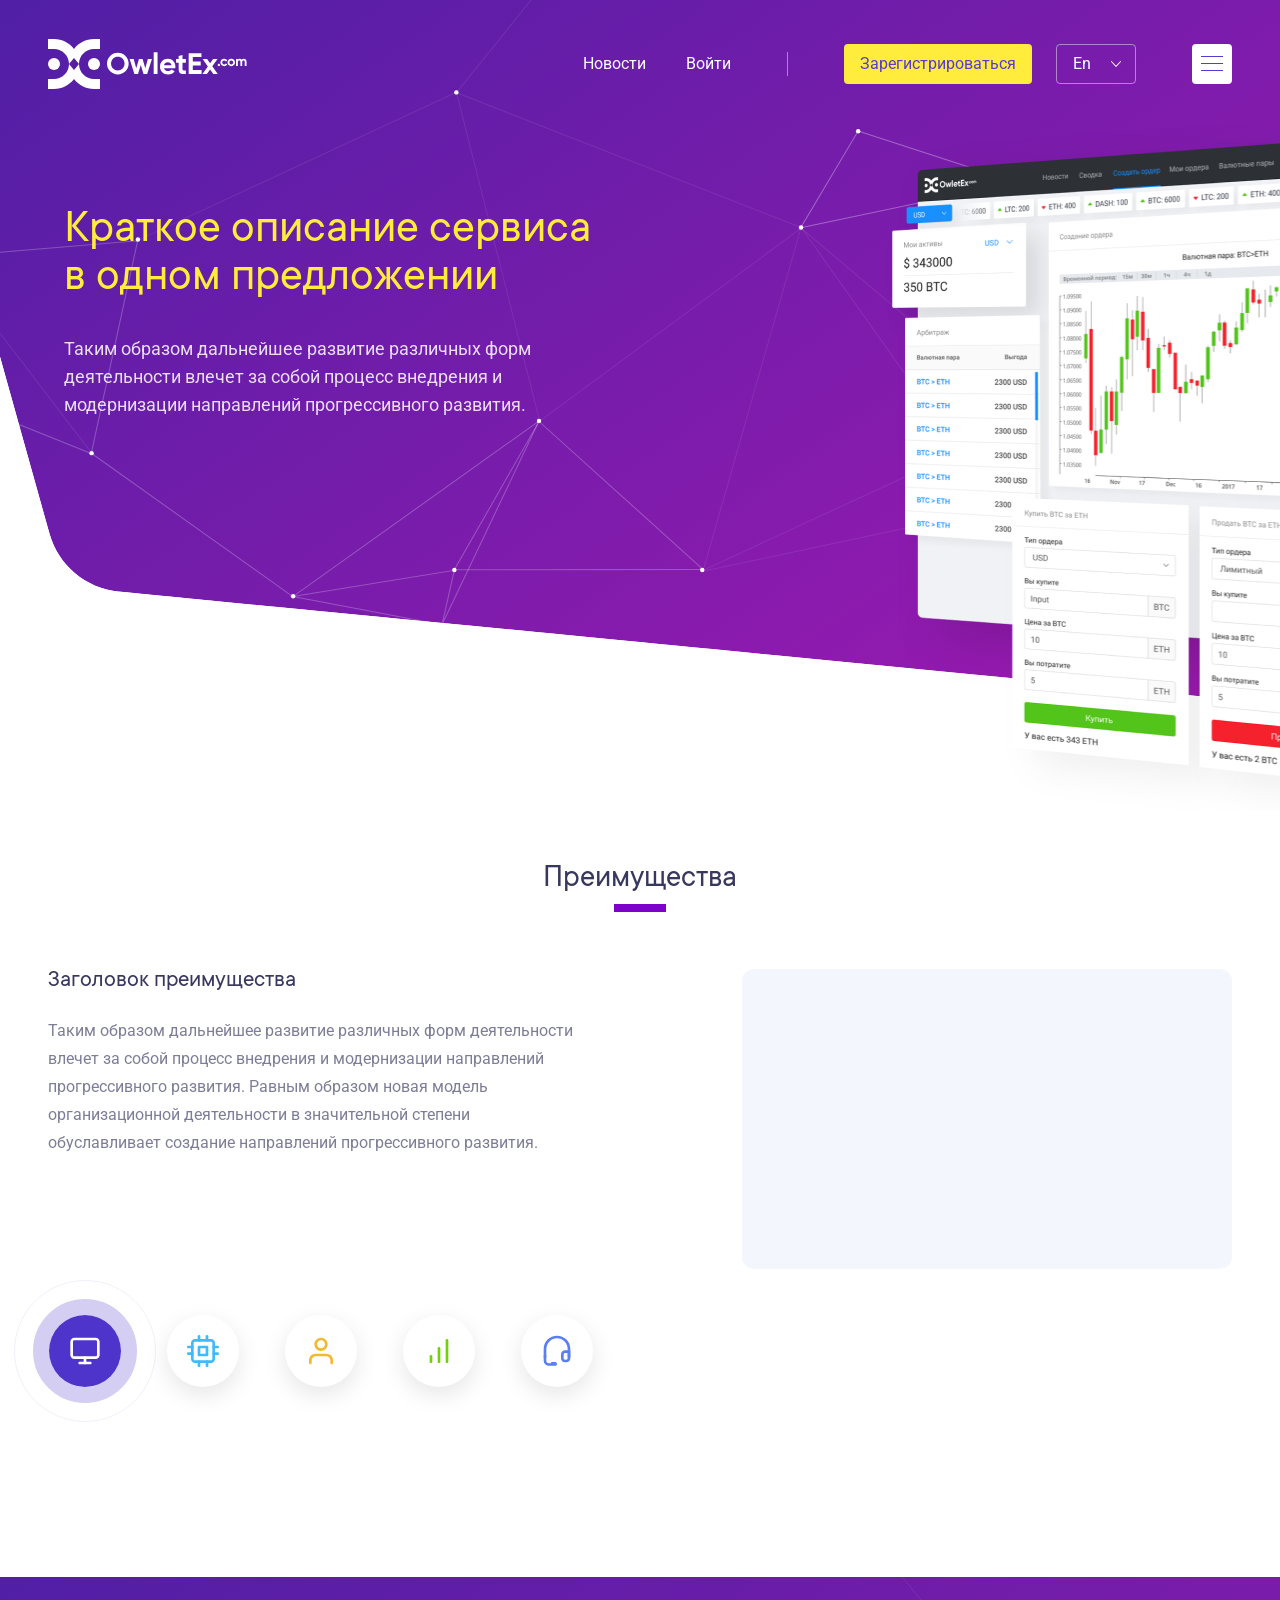
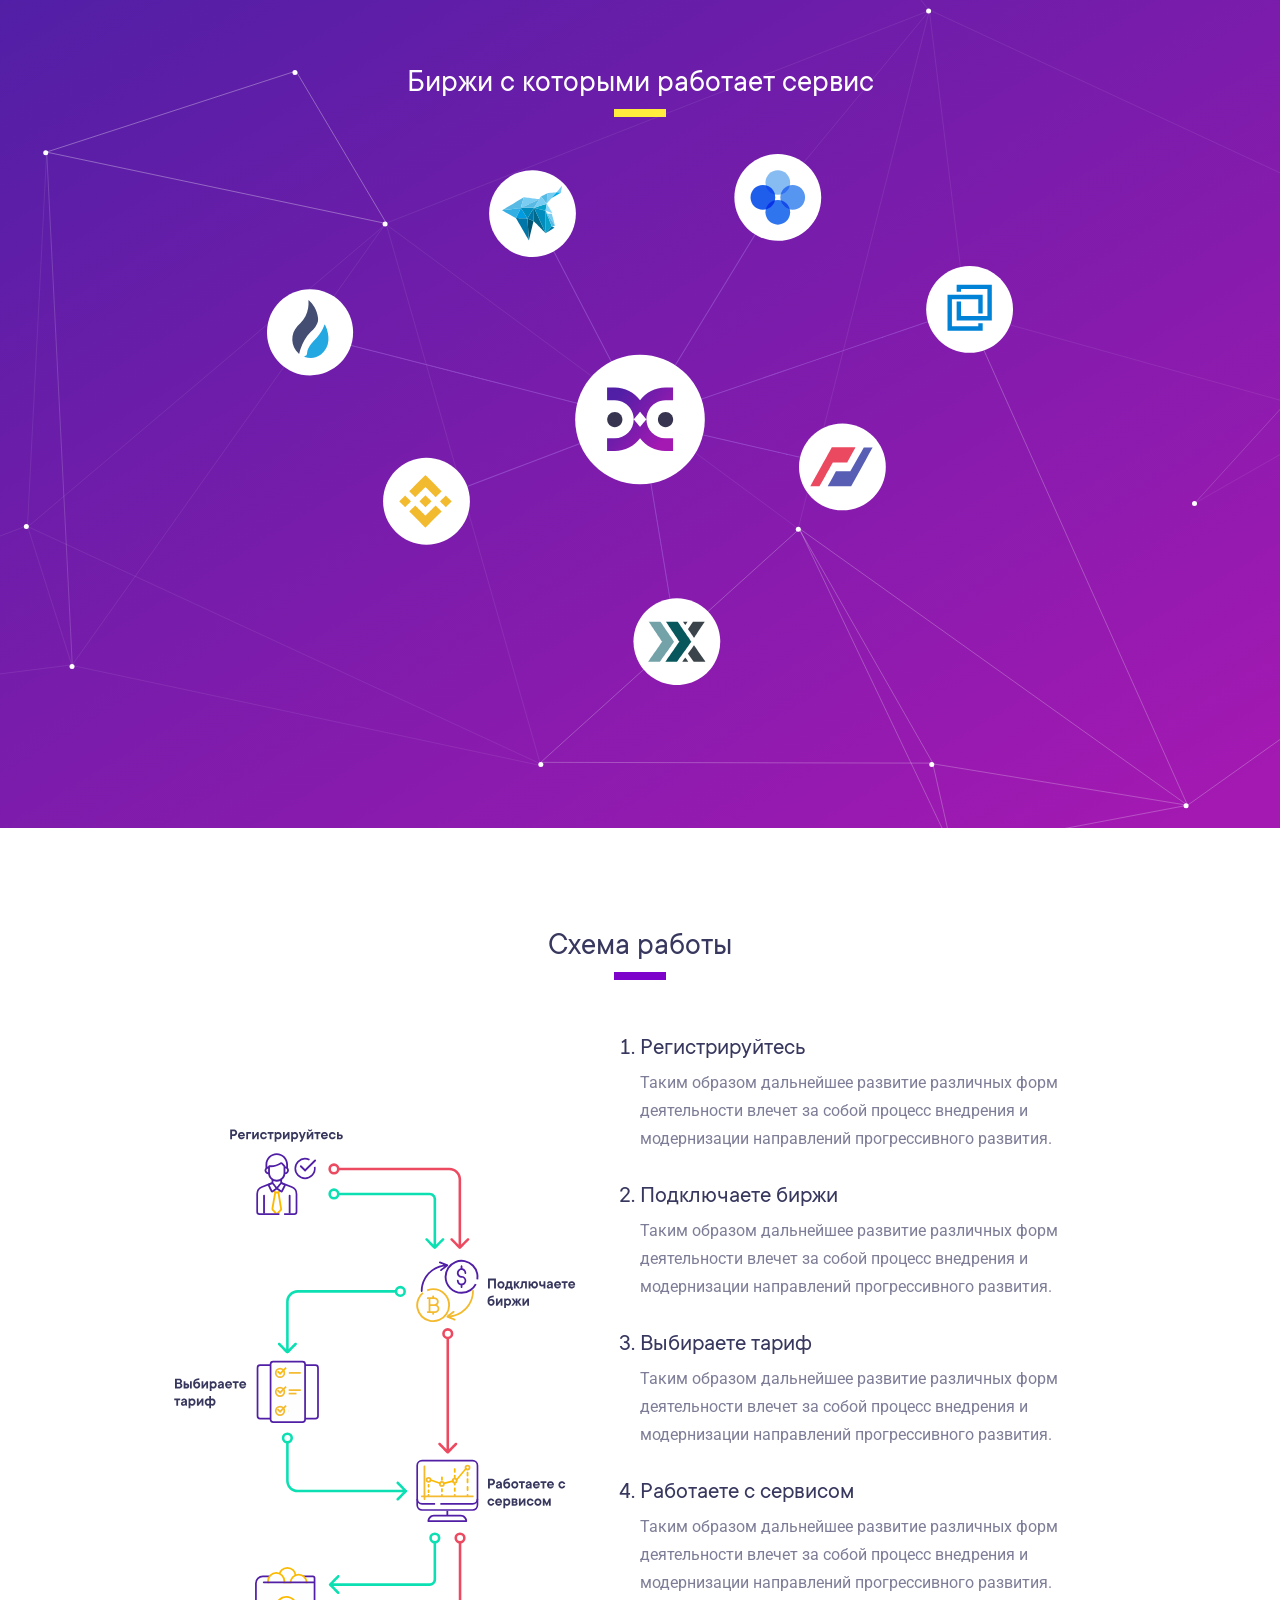
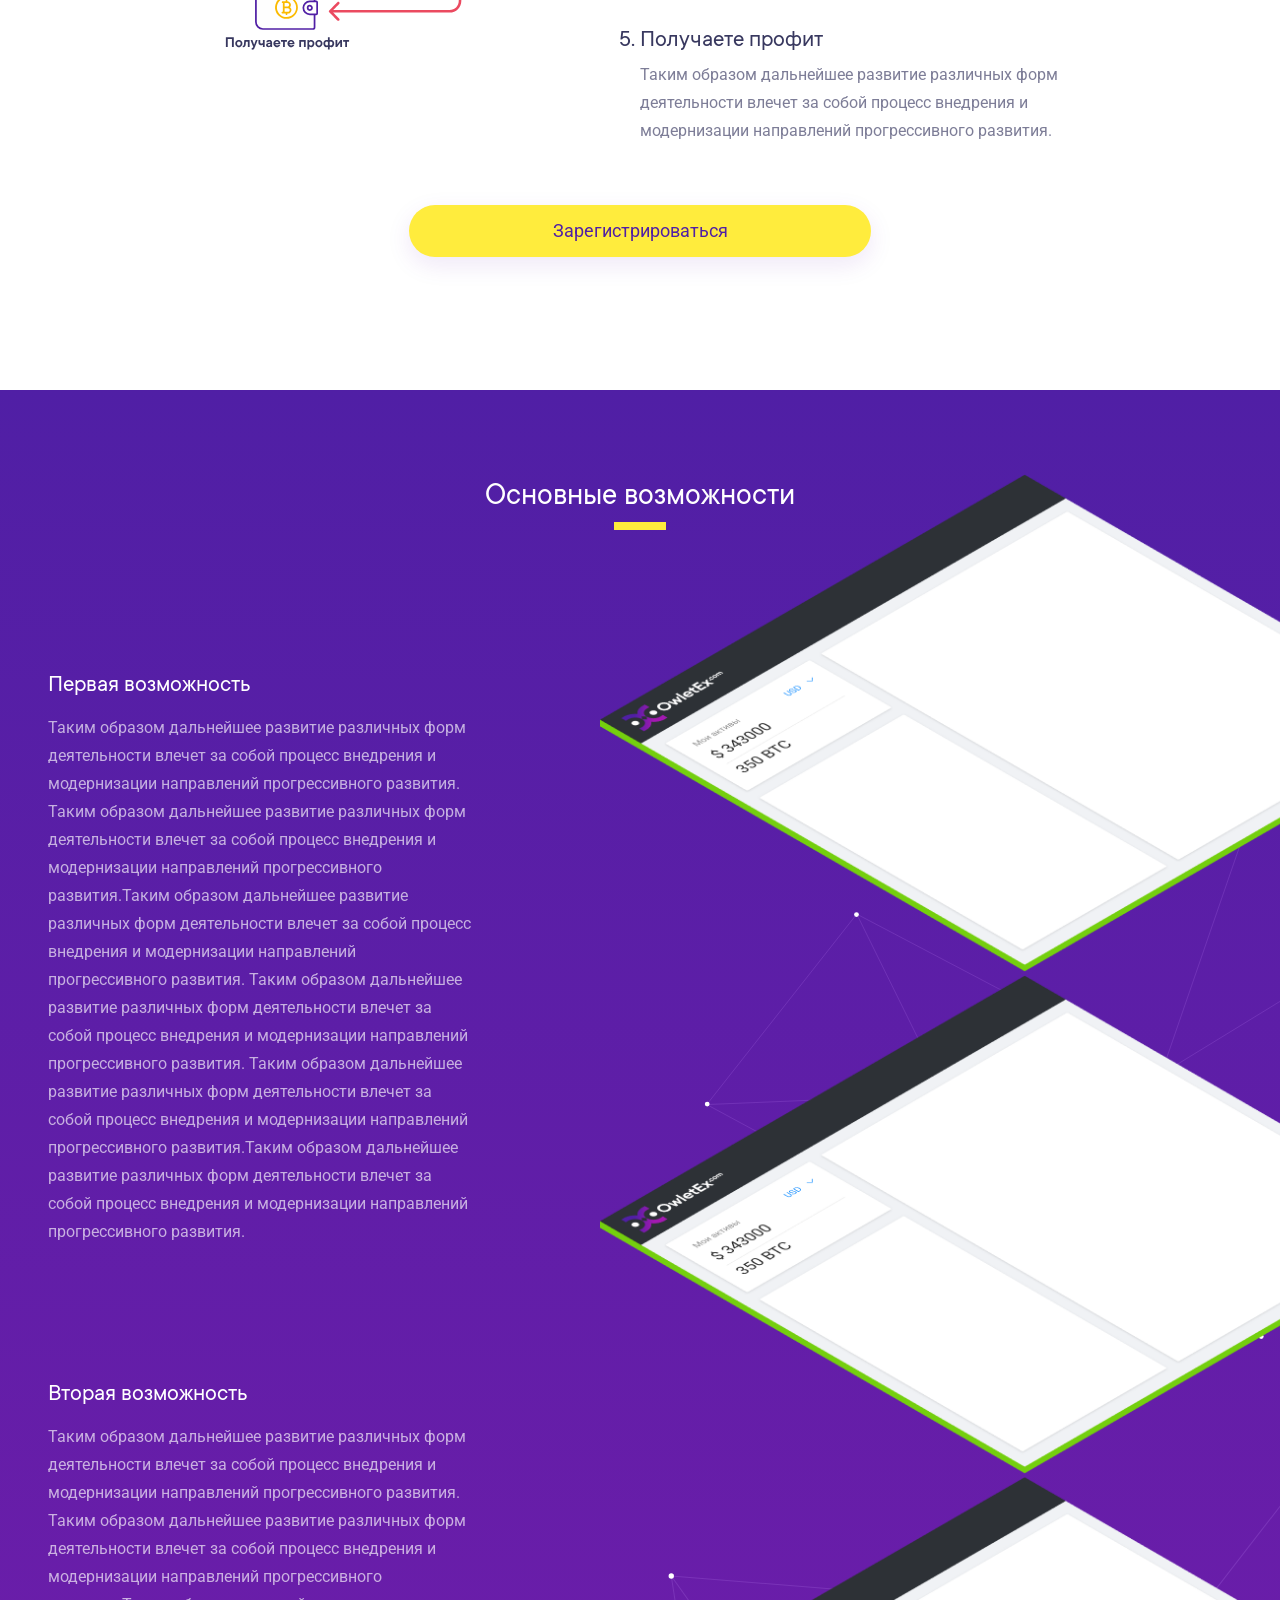
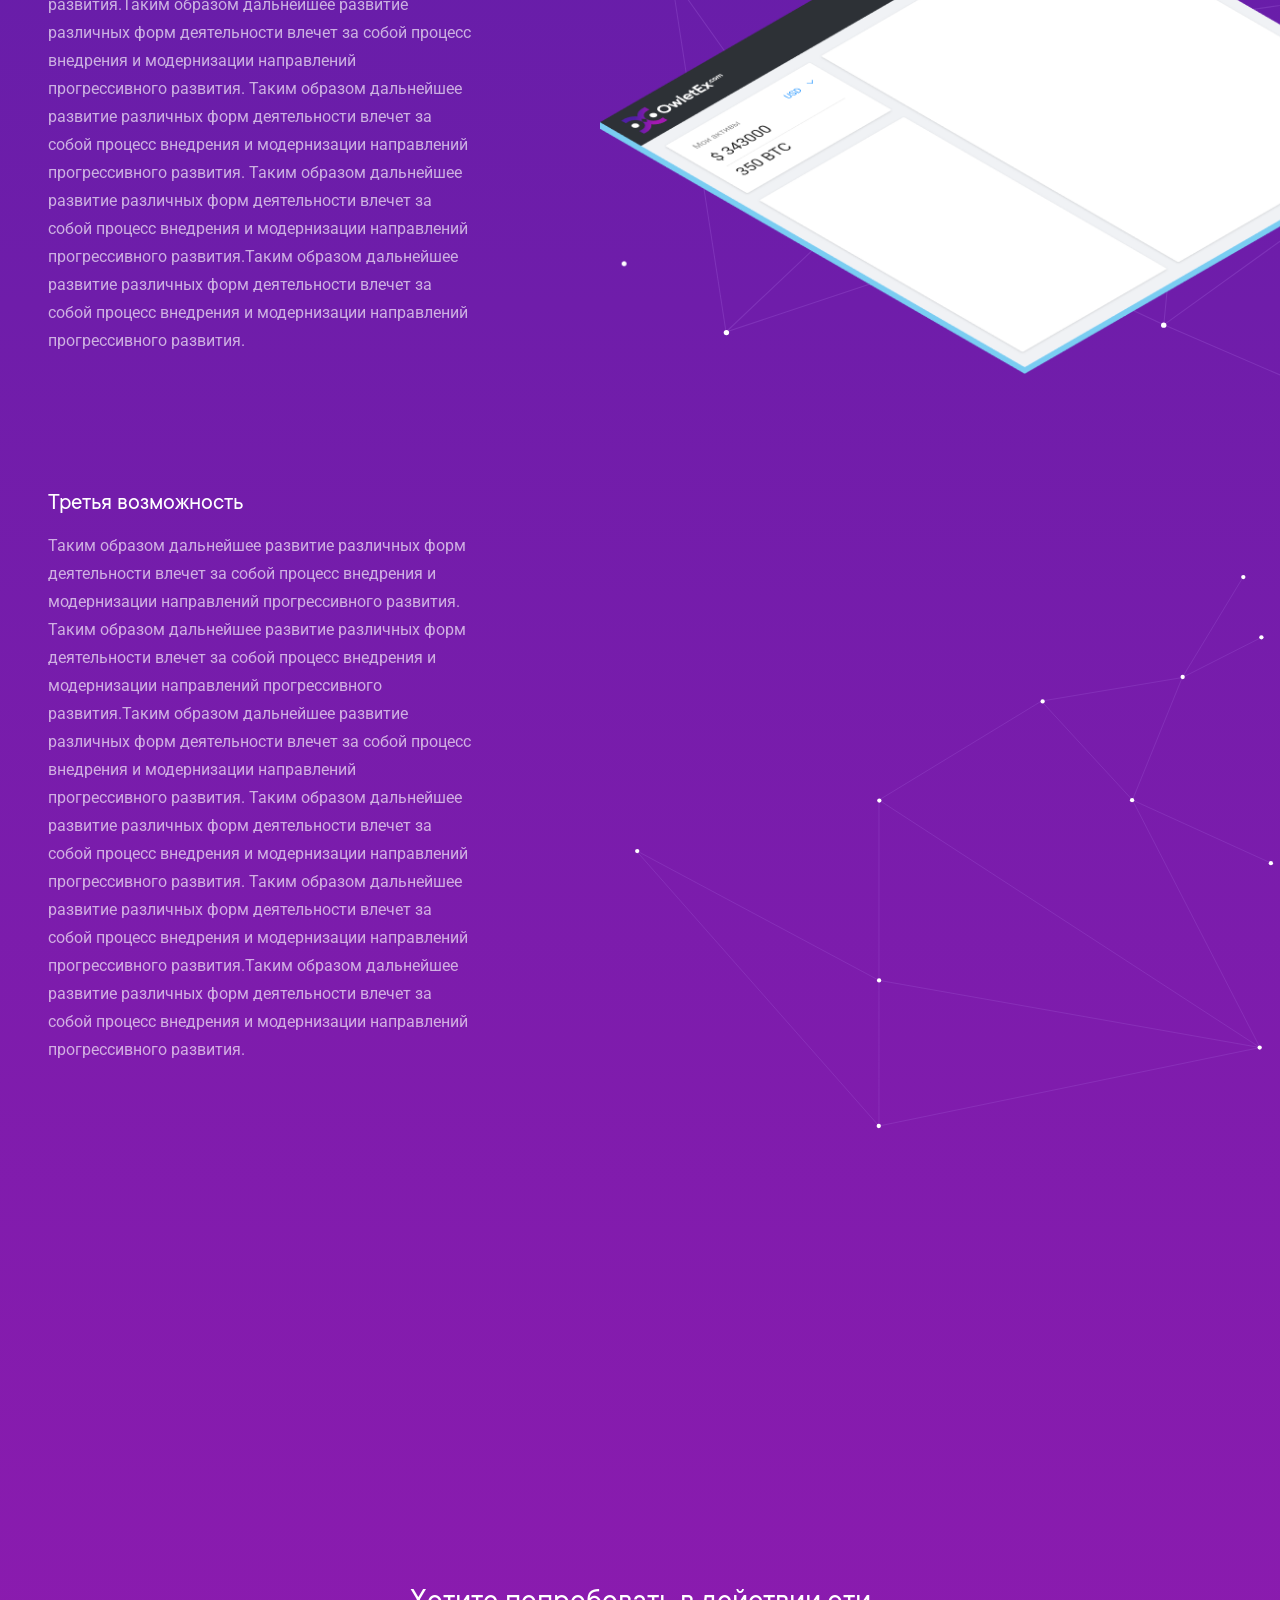
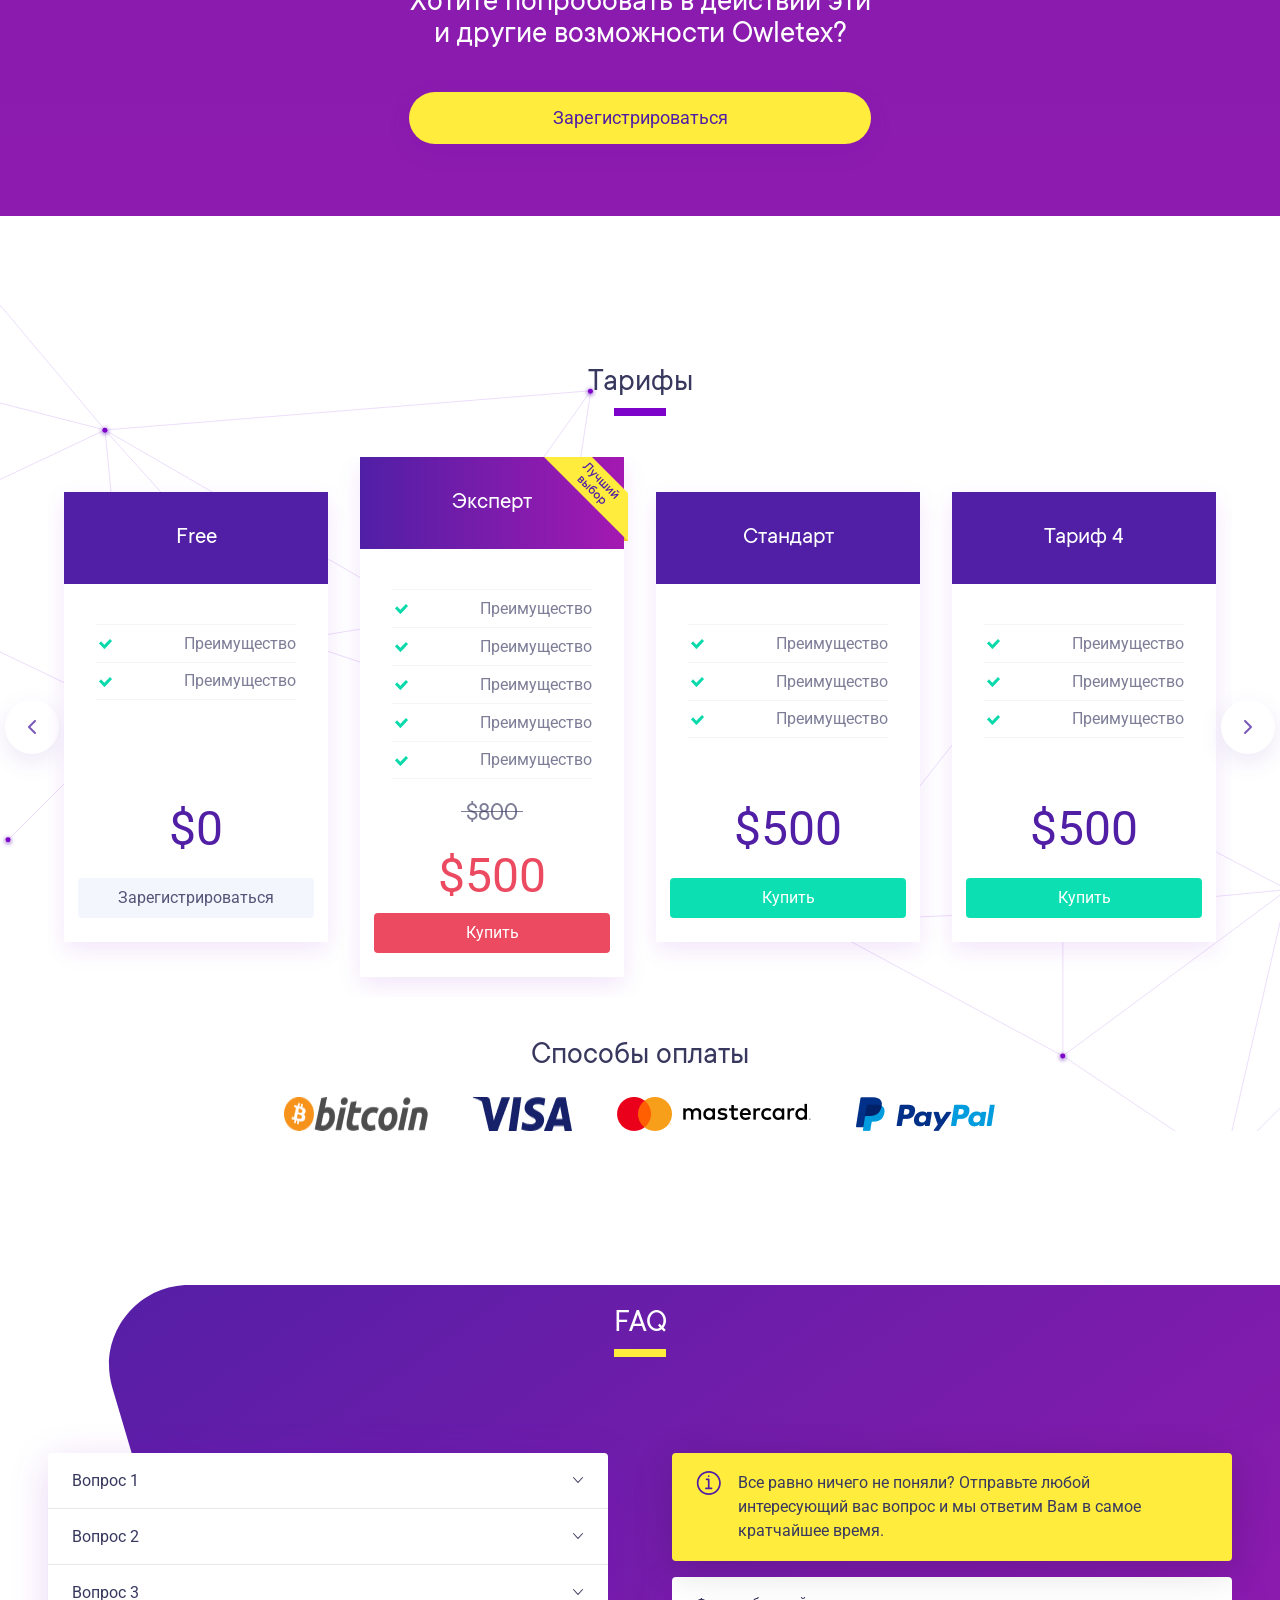
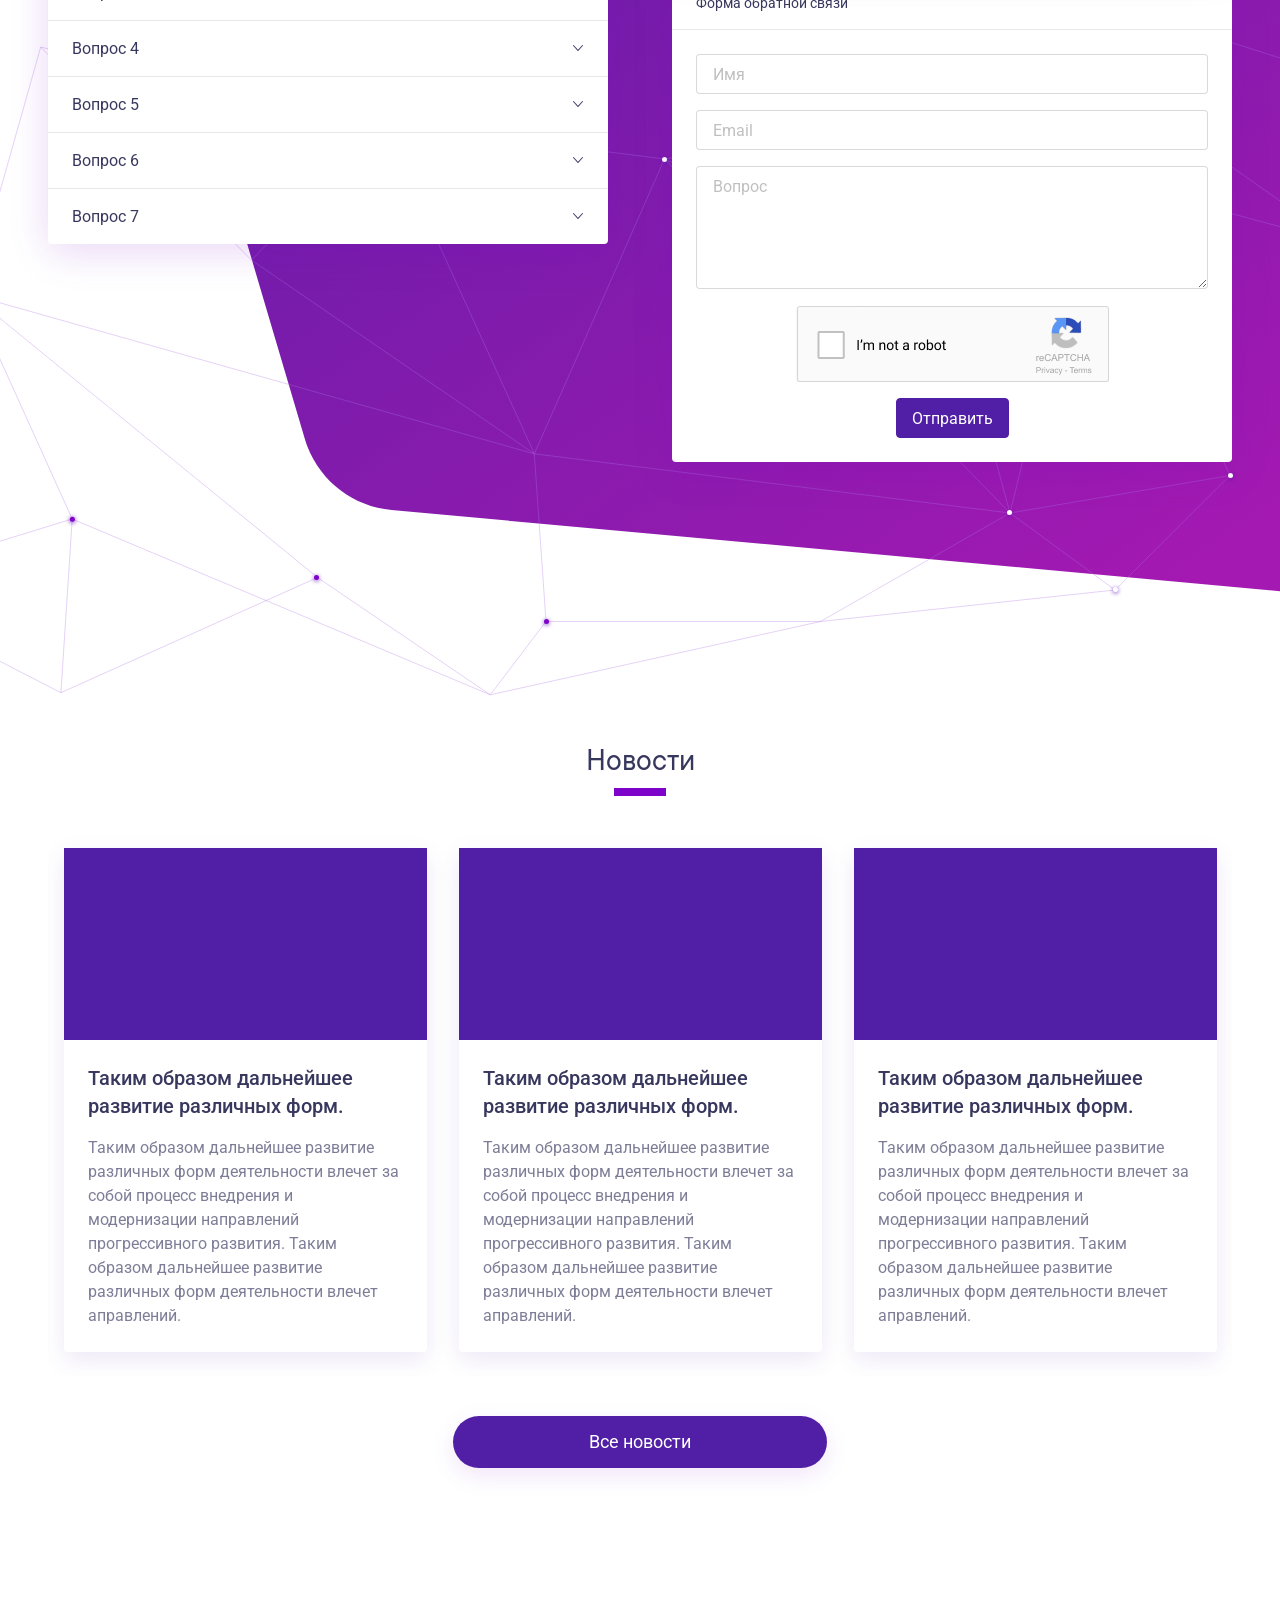
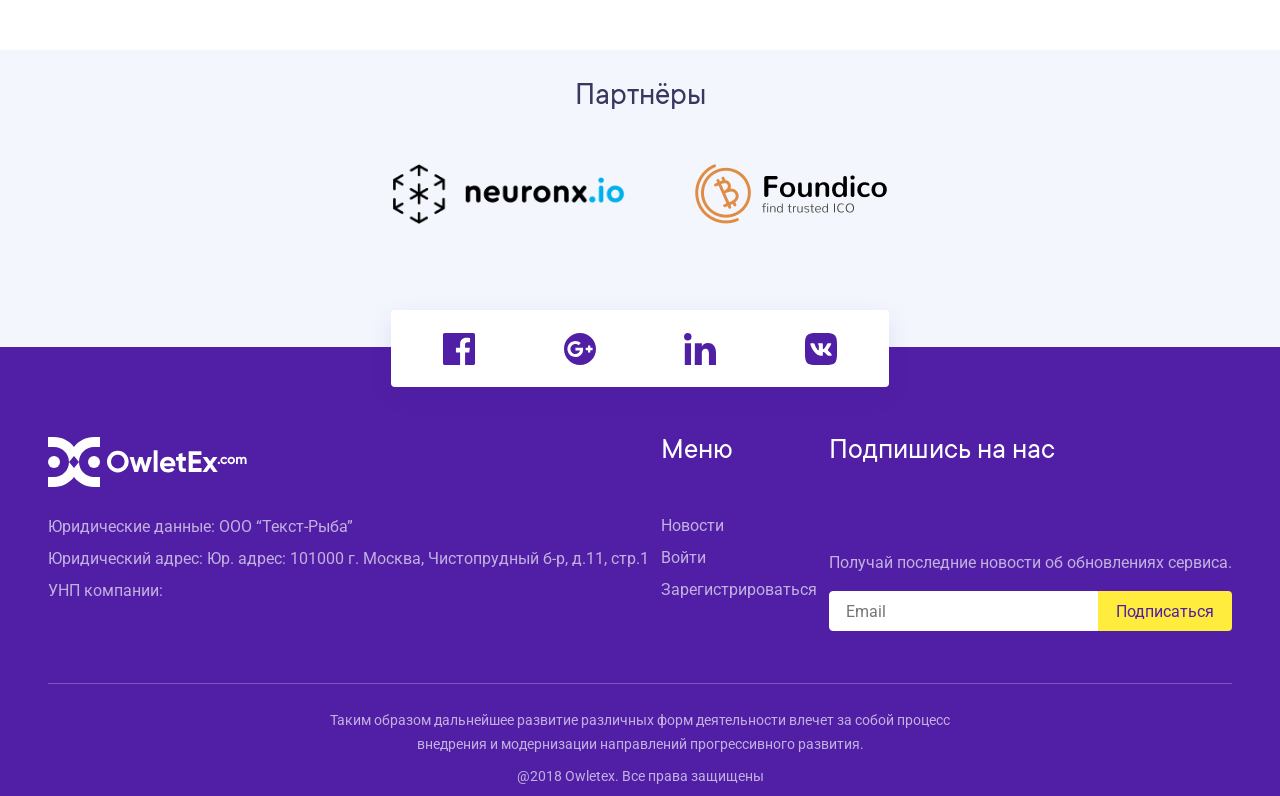
==== commit f5c36f32: "end of day" ====
--- a/index.html
+++ b/index.html
@@ -166,14 +166,17 @@
                 <div class="opp-text">
                     <h3>Первая возможность</h3>
                     <p>Таким образом дальнейшее развитие различных форм деятельности влечет за собой процесс внедрения и модернизации направлений прогрессивного развития. Таким образом дальнейшее развитие различных форм деятельности влечет за собой процесс внедрения и модернизации направлений прогрессивного развития.Таким образом дальнейшее развитие различных форм деятельности влечет за собой процесс внедрения и модернизации направлений прогрессивного развития. Таким образом дальнейшее развитие различных форм деятельности влечет за собой процесс внедрения и модернизации направлений прогрессивного развития. Таким образом дальнейшее развитие различных форм деятельности влечет за собой процесс внедрения и модернизации направлений прогрессивного развития.Таким образом дальнейшее развитие различных форм деятельности влечет за собой процесс внедрения и модернизации направлений прогрессивного развития.</p>
+                    <img src="img/opportunities/opportunity2.png" alt="Opportunity 1">
                 </div>
                 <div class="opp-text">
                     <h3>Вторая возможность</h3>
                     <p>Таким образом дальнейшее развитие различных форм деятельности влечет за собой процесс внедрения и модернизации направлений прогрессивного развития. Таким образом дальнейшее развитие различных форм деятельности влечет за собой процесс внедрения и модернизации направлений прогрессивного развития.Таким образом дальнейшее развитие различных форм деятельности влечет за собой процесс внедрения и модернизации направлений прогрессивного развития. Таким образом дальнейшее развитие различных форм деятельности влечет за собой процесс внедрения и модернизации направлений прогрессивного развития. Таким образом дальнейшее развитие различных форм деятельности влечет за собой процесс внедрения и модернизации направлений прогрессивного развития.Таким образом дальнейшее развитие различных форм деятельности влечет за собой процесс внедрения и модернизации направлений прогрессивного развития.</p>
+                    <img src="img/opportunities/opportunity2.png" alt="Opportunity 2">
                 </div>
                 <div class="opp-text">
                     <h3>Третья возможность</h3>
                     <p>Таким образом дальнейшее развитие различных форм деятельности влечет за собой процесс внедрения и модернизации направлений прогрессивного развития. Таким образом дальнейшее развитие различных форм деятельности влечет за собой процесс внедрения и модернизации направлений прогрессивного развития.Таким образом дальнейшее развитие различных форм деятельности влечет за собой процесс внедрения и модернизации направлений прогрессивного развития. Таким образом дальнейшее развитие различных форм деятельности влечет за собой процесс внедрения и модернизации направлений прогрессивного развития. Таким образом дальнейшее развитие различных форм деятельности влечет за собой процесс внедрения и модернизации направлений прогрессивного развития.Таким образом дальнейшее развитие различных форм деятельности влечет за собой процесс внедрения и модернизации направлений прогрессивного развития.</p>
+                    <img src="img/opportunities/opportunity3.png" alt="Opportunity 3">
                 </div>
             </div>
             <div class="opp-imgs">
@@ -193,6 +196,11 @@
                     <img src="img/opportunities/opportunity3.png" alt="Opportunity 3">
                 </div>
             </div>
+        </div>
+        <div class="opp-imgs-mobile">
+            <img src="img/opportunities/opportunity2.png" alt="Opportunity 1">
+            <img src="img/opportunities/opportunity2.png" alt="Opportunity 2">
+            <img src="img/opportunities/opportunity3.png" alt="Opportunity 3">
         </div>
         <div class="want-to-try">
             <h2>Хотите попробовать в действии эти и другие возможности Owletex?</h2>
@@ -303,13 +311,10 @@
         </div>
         <h2>Способы оплаты</h2>
         <div class="methods">
-            <div class="methods-left">
-                <img src="img/payment-methods/visa.png" alt="Visa">
-                <img src="img/payment-methods/mastercard.png" alt="Master Card">
-            </div>
-            <div class="methods-right">
-                <img src="img/payment-methods/paypal.png" alt="PayPal">
-            </div>
+            <img src="img/payment-methods/bitcoin.png" alt="Bitcoin">
+            <img src="img/payment-methods/visa.png" alt="Visa">
+            <img src="img/payment-methods/mastercard.png" alt="Master Card">
+            <img src="img/payment-methods/paypal.png" alt="PayPal">
         </div>
     </section>
     <section class="faq">
--- a/style/style.css
+++ b/style/style.css
@@ -455,7 +455,7 @@
   color: #fff;
 }
 .main-opportunities .head-line {
-  margin-bottom: 118px;
+  margin-bottom: 144px;
 }
 .main-opportunities h3 {
   color: #FFFFFF;
@@ -486,6 +486,9 @@
 }
 .main-opportunities .main-content .opp-text:last-child {
   margin-bottom: 0;
+}
+.main-opportunities .main-content .opp-text > img {
+  display: none;
 }
 .main-opportunities .main-content .opp-imgs {
   margin-top: -200px;
@@ -552,6 +555,9 @@
   transition: transform 0.5s ease-in-out;
   width: 125%;
 }
+.main-opportunities .opp-imgs-mobile {
+  display: none;
+}
 .main-opportunities .want-to-try {
   margin-top: -200px;
 }
@@ -590,7 +596,7 @@
 }
 .tariffs .cards-tariffs {
   max-width: 1440px;
-  margin: 0 auto 40px;
+  margin: 0 auto 44px;
   padding: 0 128px;
   box-sizing: border-box;
 }
@@ -610,7 +616,7 @@
 .tariffs .cards-tariffs .card-tariffs {
   box-shadow: 0 8px 24px rgba(125, 2, 202, 0.1);
   border-radius: 4px;
-  margin: 24px 0;
+  margin-bottom: 20px;
 }
 .tariffs .cards-tariffs .card-tariffs .card-head {
   height: 92px;
@@ -623,11 +629,12 @@
   color: #FFFFFF;
 }
 .tariffs .cards-tariffs .card-tariffs .card-body {
+  box-sizing: border-box;
   height: 358px;
   display: flex;
   flex-direction: column;
   justify-content: space-between;
-  padding: 49px 26px 24px;
+  padding: 40px 26px 24px;
   background: #ffffff;
 }
 .tariffs .cards-tariffs .card-tariffs .card-body .opps {
@@ -635,7 +642,7 @@
 }
 .tariffs .cards-tariffs .card-tariffs .card-body .opps .opp {
   box-sizing: border-box;
-  height: 40px;
+  height: 38px;
   border-top: 1px solid rgba(0, 0, 0, 0.04);
   display: flex;
   align-items: center;
@@ -662,7 +669,7 @@
 }
 .tariffs .cards-tariffs .card-tariffs .card-body .price.best {
   color: #EB4A60;
-  margin-bottom: 50px;
+  margin-bottom: 13px;
 }
 .tariffs .cards-tariffs .card-tariffs .card-body .discount {
   text-align: center;
@@ -678,7 +685,8 @@
   background-color: rgba(56, 56, 95, 0.65);
   position: absolute;
   top: 8px;
-  left: 79px;
+  left: 50%;
+  transform: translateX(-50%);
 }
 .tariffs .cards-tariffs .card-tariffs .card-body .btn-buy {
   height: 40px;
@@ -716,22 +724,21 @@
 .tariffs .cards-tariffs .card-tariffs.best-choice .card-body {
   height: 428px;
 }
+.tariffs .cards-tariffs .card-tariffs.best-choice .card-body .opps .opp:last-child {
+  margin-bottom: 24px;
+}
 .tariffs .methods {
   display: flex;
-  justify-content: space-between;
-  padding: 0 129px;
+  justify-content: center;
   max-width: 1440px;
   margin: 24px auto 0;
   box-sizing: border-box;
 }
-.tariffs .methods > div {
-  flex: 0 1 50%;
-}
-.tariffs .methods .methods-right img {
-  margin-left: 204px;
-}
-.tariffs .methods img {
-  margin-right: 75px;
+.tariffs .methods > img {
+  margin-right: 45px;
+}
+.tariffs .methods > img:last-child {
+  margin-right: 0;
 }
 .faq {
   position: relative;
@@ -910,7 +917,7 @@
   margin: 0 auto;
 }
 .news .head-line {
-  margin-bottom: 76px;
+  margin-bottom: 28px;
 }
 .news .slick-prev {
   left: -75px !important;
@@ -921,6 +928,7 @@
 .news .news-cards {
   width: 100%;
   margin: 0 auto 40px;
+  padding: 0 48px;
 }
 .news .news-cards:nth-child(3n) .card-head {
   background: #501FA5;
@@ -1140,6 +1148,9 @@
   .header-wrapper .header-background-wrapper > img:first-child {
     object-position: left;
   }
+  .header-wrapper .top-line {
+    padding: 0 48px;
+  }
   .header-wrapper header {
     overflow: hidden;
   }
@@ -1173,6 +1184,9 @@
   .scheme-of-work .main-content .scheme-image {
     margin-right: 40px;
   }
+  .main-opportunities .main-content {
+    padding-left: 48px;
+  }
   .main-opportunities .main-content .opp-text {
     width: 424px;
   }
@@ -1189,7 +1203,7 @@
     right: 5px;
   }
   .tariffs .cards-tariffs .card-tariffs .card-body {
-    padding: 49px 14px 24px;
+    padding: 40px 14px 24px;
   }
   .tariffs .cards-tariffs .card-tariffs .card-body .opps {
     padding: 0 18px;
@@ -1257,6 +1271,17 @@
     transform: translateX(-50%);
     top: 181px;
   }
+  nav a:first-child,
+  nav a:nth-child(2),
+  nav div:nth-child(3) {
+    display: none;
+  }
+  .advantages {
+    margin: 0 auto 106px;
+  }
+  .advantages .head-line {
+    margin: 0 auto 21px;
+  }
   .advantages .adv-desc {
     display: flex;
     flex-direction: column-reverse;
@@ -1265,7 +1290,207 @@
     display: none;
   }
   .advantages .adv-desc > .adv-bar {
-    display: flex;
+    position: static;
+    margin-bottom: 33px;
+  }
+  .advantages .adv-desc > .adv-bar .advantage {
+    margin-right: -7px;
+  }
+  .advantages .adv-desc .adv-desc-inner {
+    flex-direction: column;
+    align-items: center;
+    margin-bottom: 0;
+  }
+  .advantages .adv-desc .adv-desc-inner .adv-desc-left {
+    width: auto;
+    margin-bottom: 32px;
+  }
+  .advantages .adv-desc .adv-desc-inner > img {
+    width: 100%;
+    height: 414px;
+  }
+  .scheme-of-work .main-content {
+    flex-direction: column-reverse;
+    margin: 0 auto 64px;
+  }
+  .scheme-of-work .main-content .scheme-steps {
+    margin-bottom: 34px;
+  }
+  .scheme-of-work .main-content .scheme-steps li {
+    margin-left: 18px;
+  }
+  .scheme-of-work .main-content .scheme-image {
+    margin-right: 0;
+  }
+  .scheme-of-work .main-content .scheme-image #scheme-anim {
+    height: 878px;
+  }
+  .scheme-of-work .btn-reg {
+    margin: 0 auto 198px;
+  }
+  .main-opportunities {
+    padding: 92px 0 80px;
+  }
+  .main-opportunities .main-content {
+    flex-direction: column;
+    padding: 0;
+    margin: 0 auto 590px;
+  }
+  .main-opportunities .main-content .opp-texts .opp-text {
+    width: auto;
+    height: 920px;
+    position: relative;
+    padding: 0 48px;
+    margin-bottom: 96px;
+    overflow: hidden;
+  }
+  .main-opportunities .main-content .opp-texts .opp-text:last-child {
+    margin-bottom: 0;
+  }
+  .main-opportunities .main-content .opp-texts .opp-text > img {
+    display: block;
+    position: absolute;
+    top: 410px;
+    left: 50%;
+    transform: translateX(-50%);
+  }
+  .main-opportunities .main-content .opp-imgs {
+    display: none;
+  }
+  .main-opportunities .opp-imgs-mobile {
+    display: block;
+    position: relative;
+    height: 315px;
+    margin-bottom: 40px;
+  }
+  .main-opportunities .opp-imgs-mobile > img {
+    width: 537px;
+    position: absolute;
+  }
+  .main-opportunities .opp-imgs-mobile > img:nth-child(2) {
+    left: 15%;
+  }
+  .main-opportunities .opp-imgs-mobile > img:last-child {
+    right: 0;
+  }
+  .main-opportunities .want-to-try {
+    margin-top: 0;
+  }
+  .tariffs {
+    padding-top: 192px;
+    margin-bottom: 128px;
+  }
+  .tariffs > img {
+    display: none;
+  }
+  .tariffs .head-line {
+    margin-bottom: 76px;
+  }
+  .tariffs .cards-tariffs {
+    padding: 0 124px;
+  }
+  .tariffs .cards-tariffs .card-tariffs {
+    margin-bottom: 48px;
+  }
+  .tariffs .cards-tariffs .card-tariffs:last-child {
+    margin-bottom: 64px;
+  }
+  .tariffs .cards-tariffs .card-tariffs .card-body {
+    padding: 49px 26px 24px;
+  }
+  .tariffs .cards-tariffs .card-tariffs .card-body .opps {
+    padding: 0 6px;
+  }
+  .tariffs .cards-tariffs .card-tariffs .card-body .opps .opp {
+    justify-content: center;
+  }
+  .tariffs .cards-tariffs .card-tariffs .card-body .opps .opp:before {
+    left: 149px;
+  }
+  .tariffs .methods {
+    padding: 0 48px;
+    justify-content: space-between;
+  }
+  .tariffs .methods > img {
+    margin-right: 0;
+  }
+  .faq > img:nth-child(2) {
+    display: none;
+  }
+  .faq .faq-inner {
+    flex-direction: column;
+    padding: 0 48px 152px;
+  }
+  .faq .faq-inner .quick-answers {
+    width: 100%;
+    margin-right: 0;
+    margin-bottom: 32px;
+  }
+  .faq .faq-inner .ask {
+    margin-left: 0;
+  }
+  .faq .faq-inner .ask .ask-info {
+    height: 82px;
+  }
+  .news {
+    padding: 0;
+  }
+  .news .news-cards {
+    padding: 0 33px;
+  }
+  .news .news-cards .slick-list {
+    padding: 0 15px;
+  }
+  .news .news-cards .slick-list .slick-slide {
+    width: 373px !important;
+  }
+  footer .main-content .company-info {
+    flex: 0 1 343px;
+  }
+  footer .main-content .company-info > div {
+    line-height: 22px;
+  }
+}
+@media screen and (max-width: 767px) {
+  .header-wrapper .header-background-wrapper > img:first-child {
+    display: none;
+  }
+  .header-wrapper .header-background-wrapper > img:nth-child(2) {
+    z-index: 1;
+  }
+  .header-wrapper header {
+    height: 700px;
+    background: linear-gradient(103.42deg, #501FA5 -21.09%, #A419B2 120.66%);
+  }
+  .header-wrapper header .top-line {
+    padding: 0 24px;
+    margin-bottom: 71px;
+  }
+  .header-wrapper header .top-line nav > a:nth-child(4),
+  .header-wrapper header .top-line .dropdown-language {
+    display: none;
+  }
+  .header-wrapper header .header-main {
+    display: block;
+    padding: 0 24px;
+  }
+  .header-wrapper header .header-main .header-main-left {
+    flex: 0 1 auto;
+  }
+  .header-wrapper header .header-main .header-main-left h1 {
+    font-size: 24px;
+    line-height: 28px;
+    margin-bottom: 16px;
+  }
+  .header-wrapper header .header-main .header-main-left p {
+    font-size: 12px;
+    line-height: 20px;
+  }
+  .header-wrapper header .header-main img {
+    width: 348px;
+    height: 322px;
+    left: 55%;
+    z-index: 2;
   }
 }
 /*# sourceMappingURL=style.css.map */
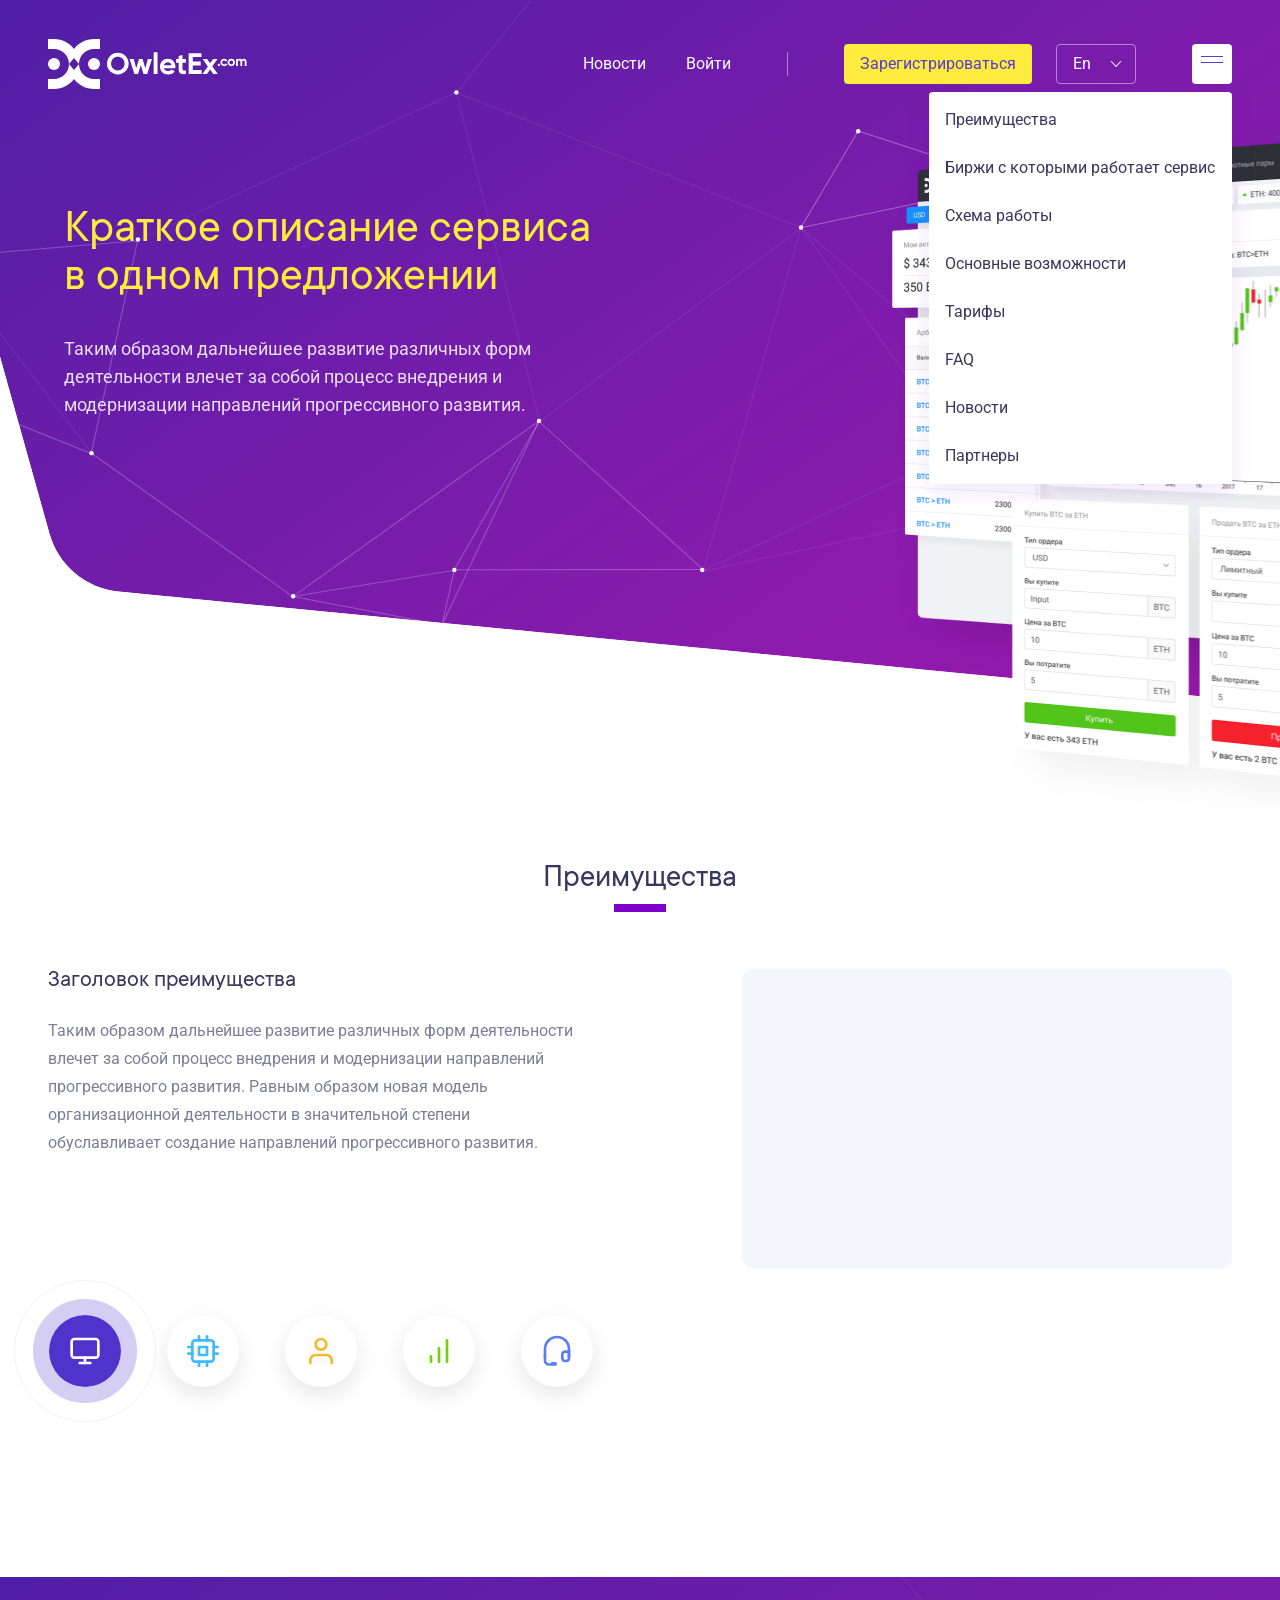
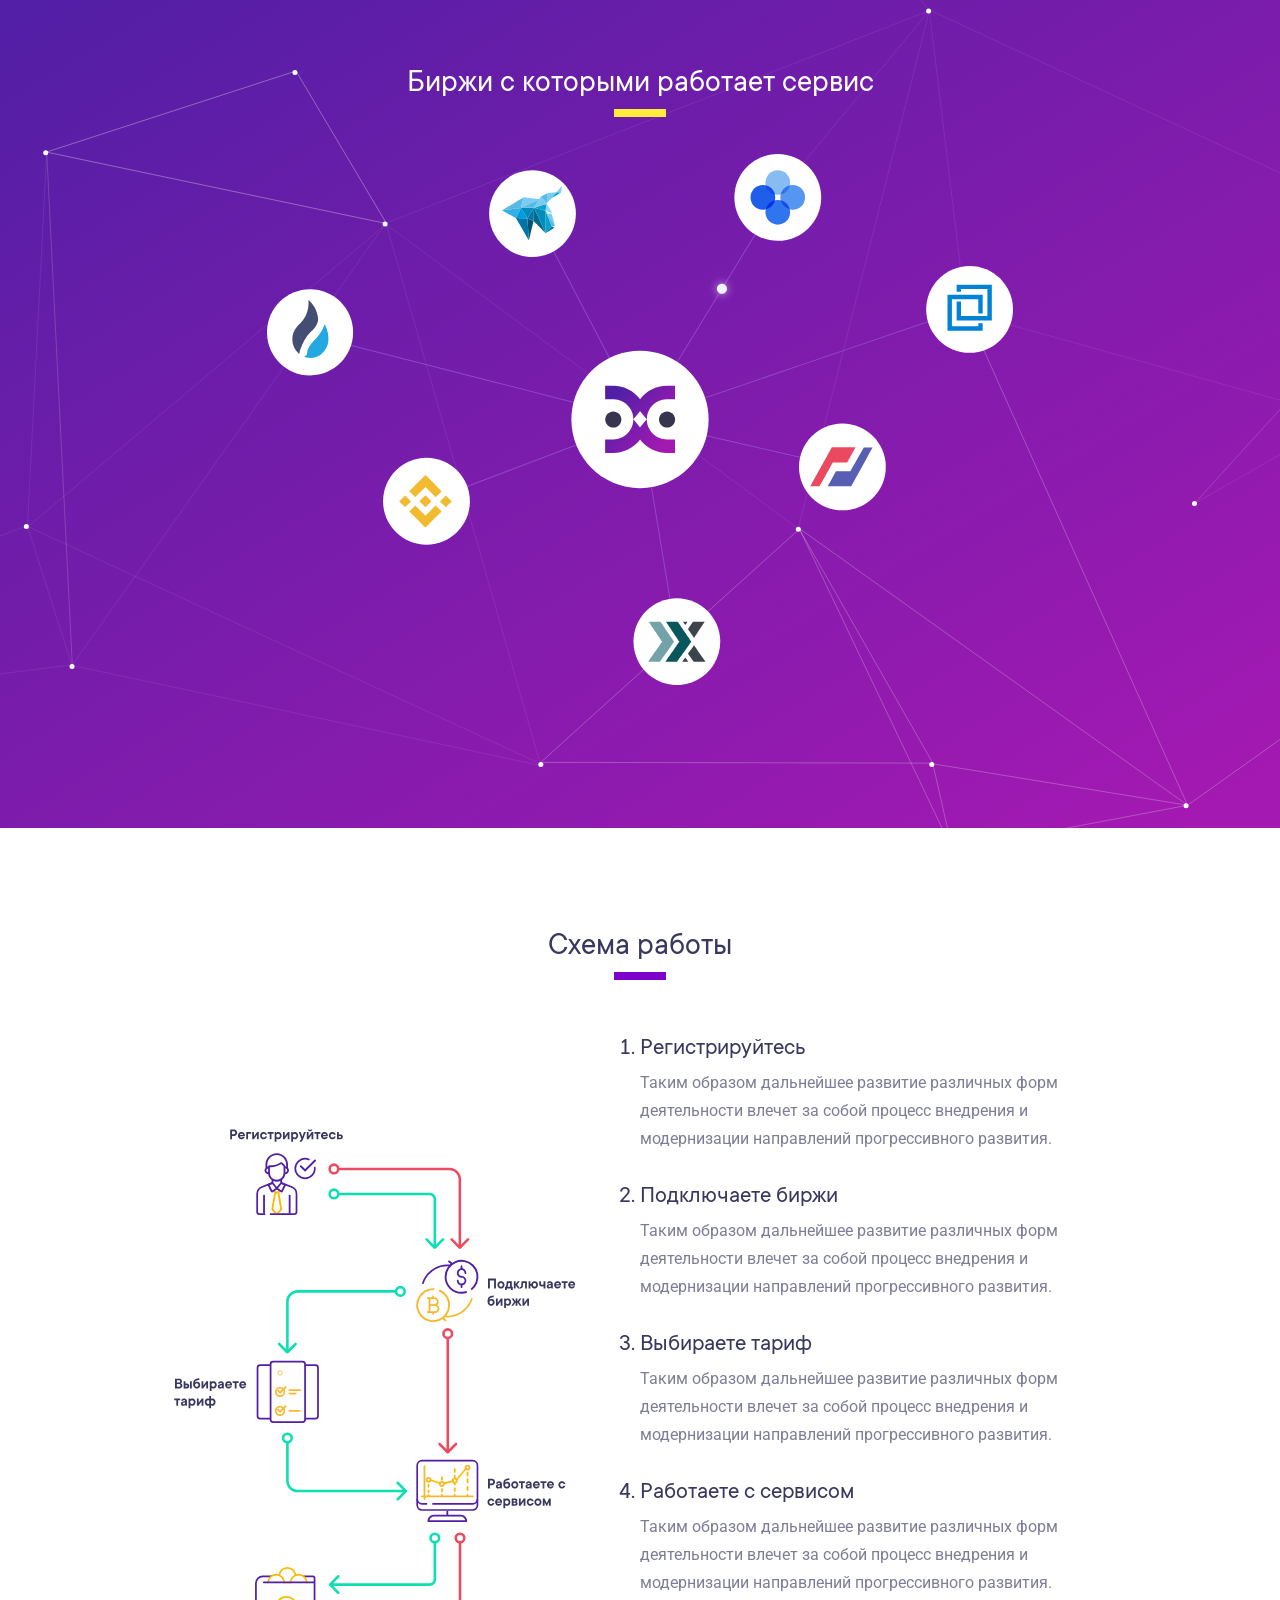
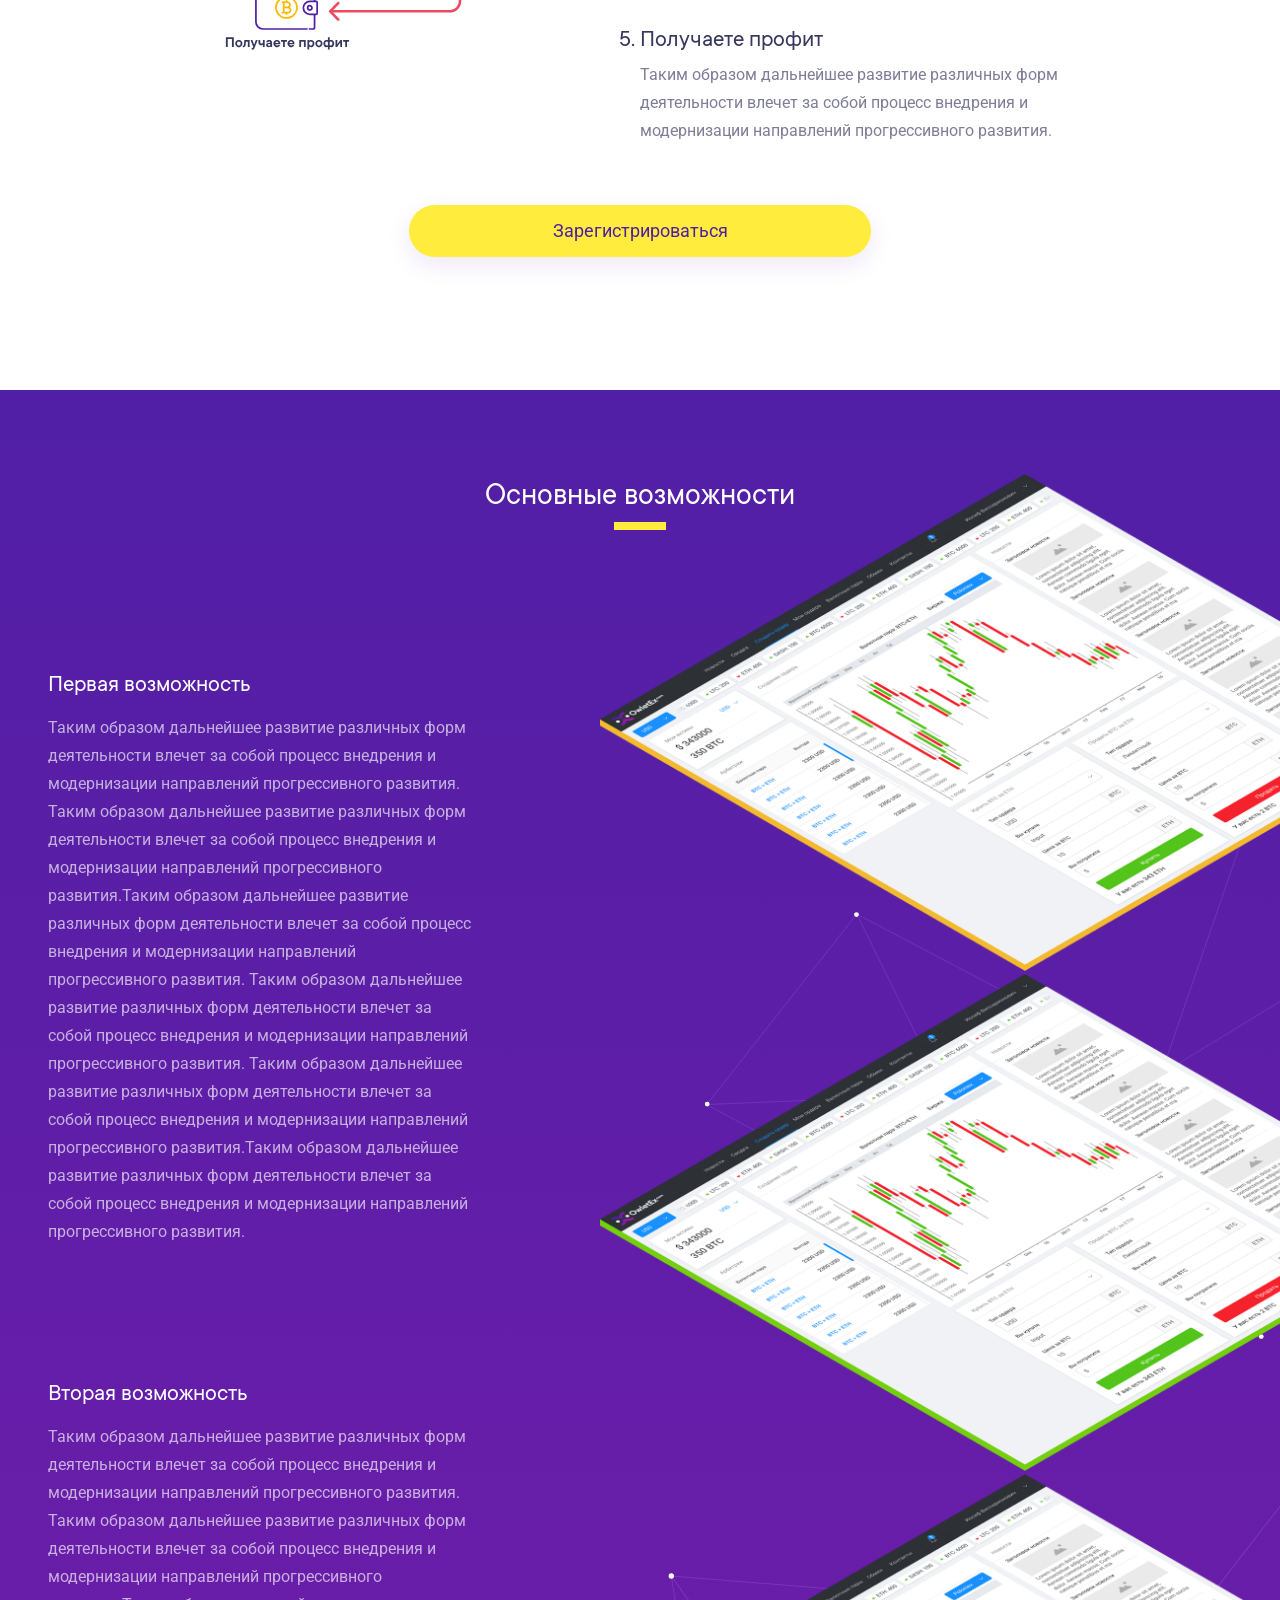
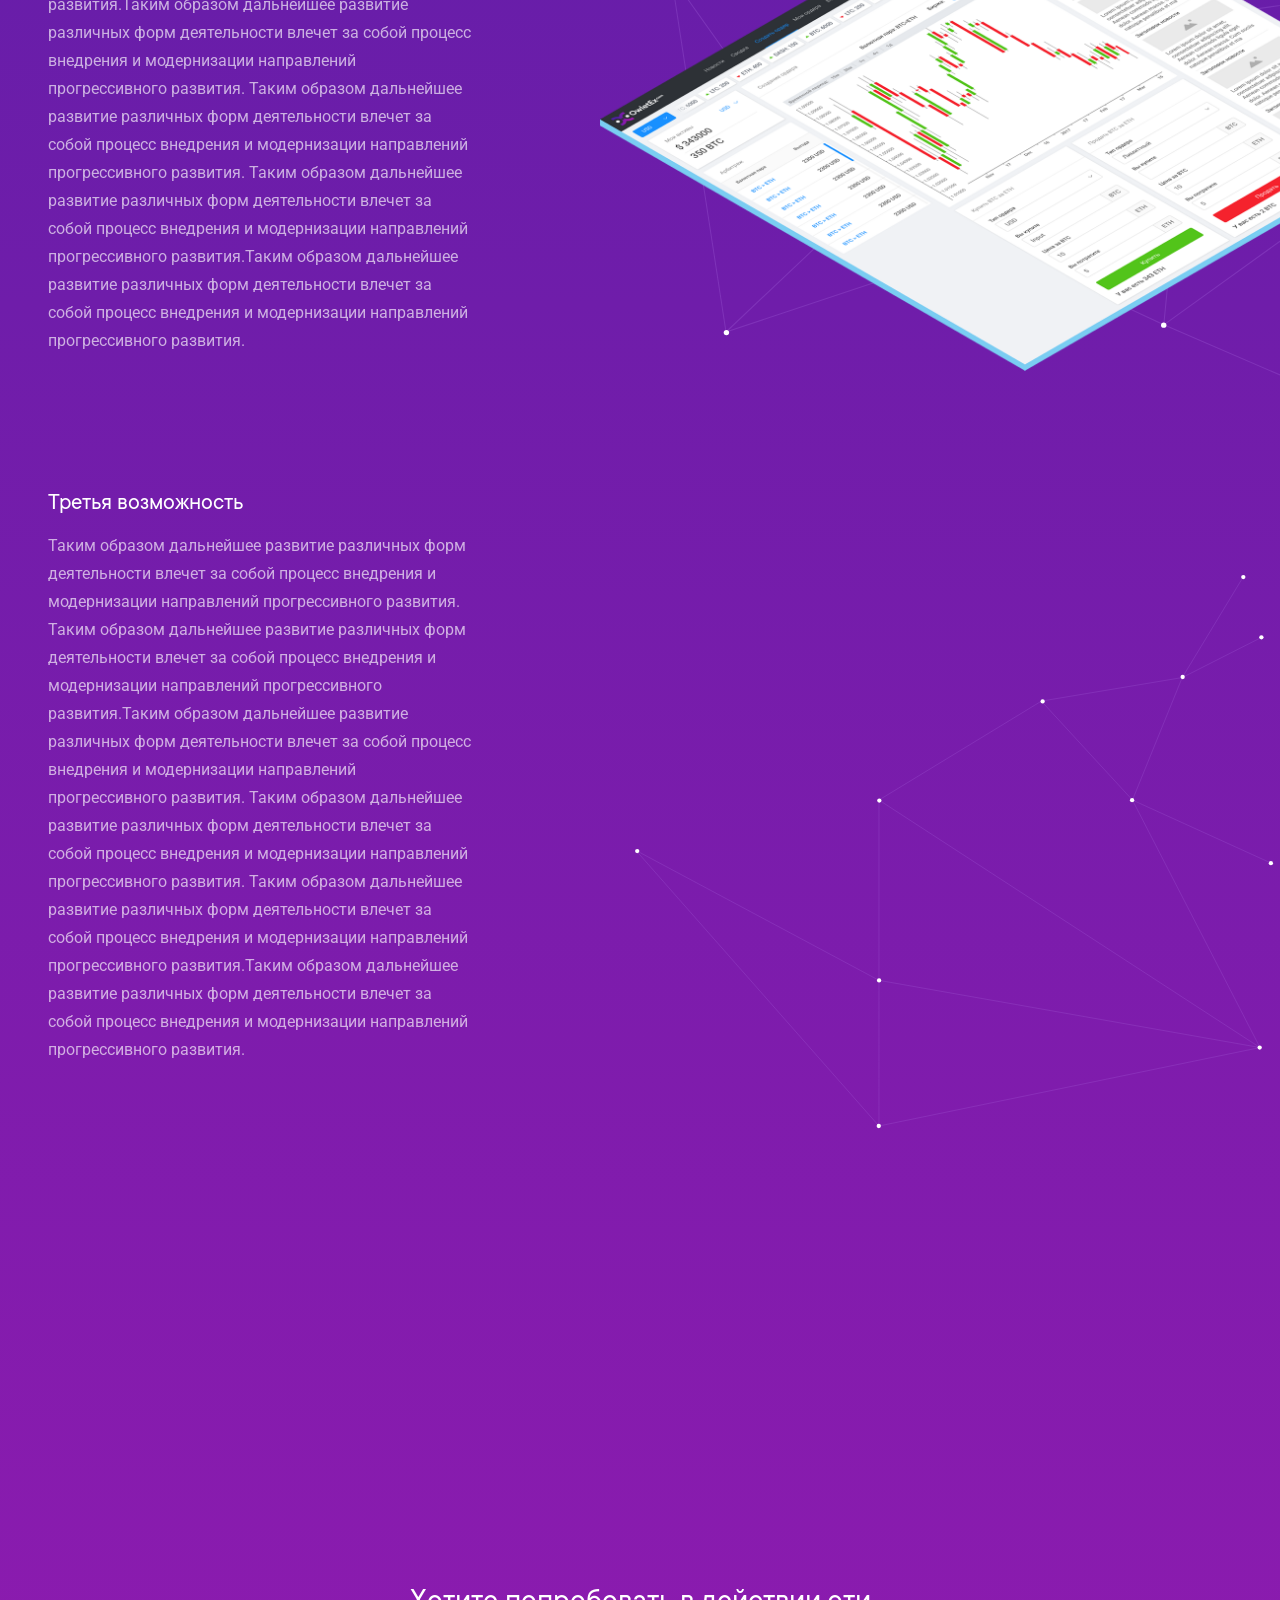
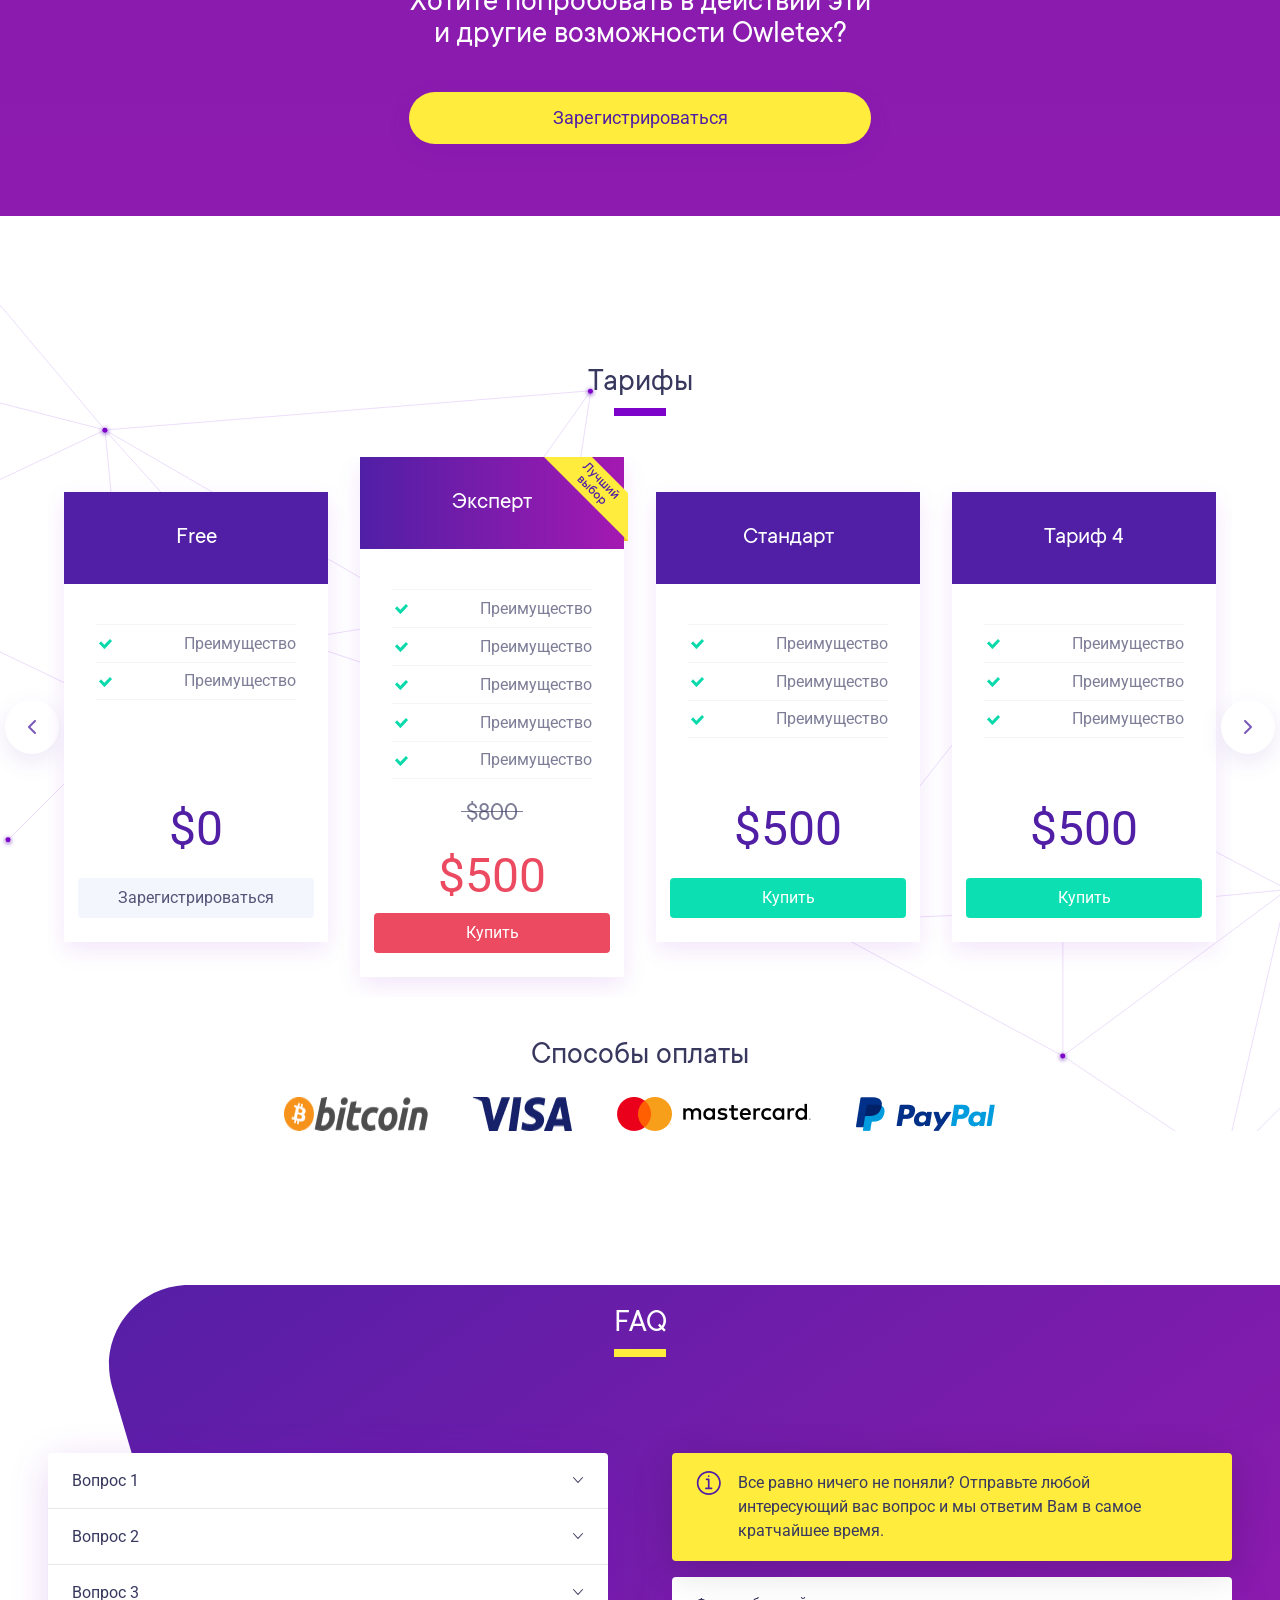
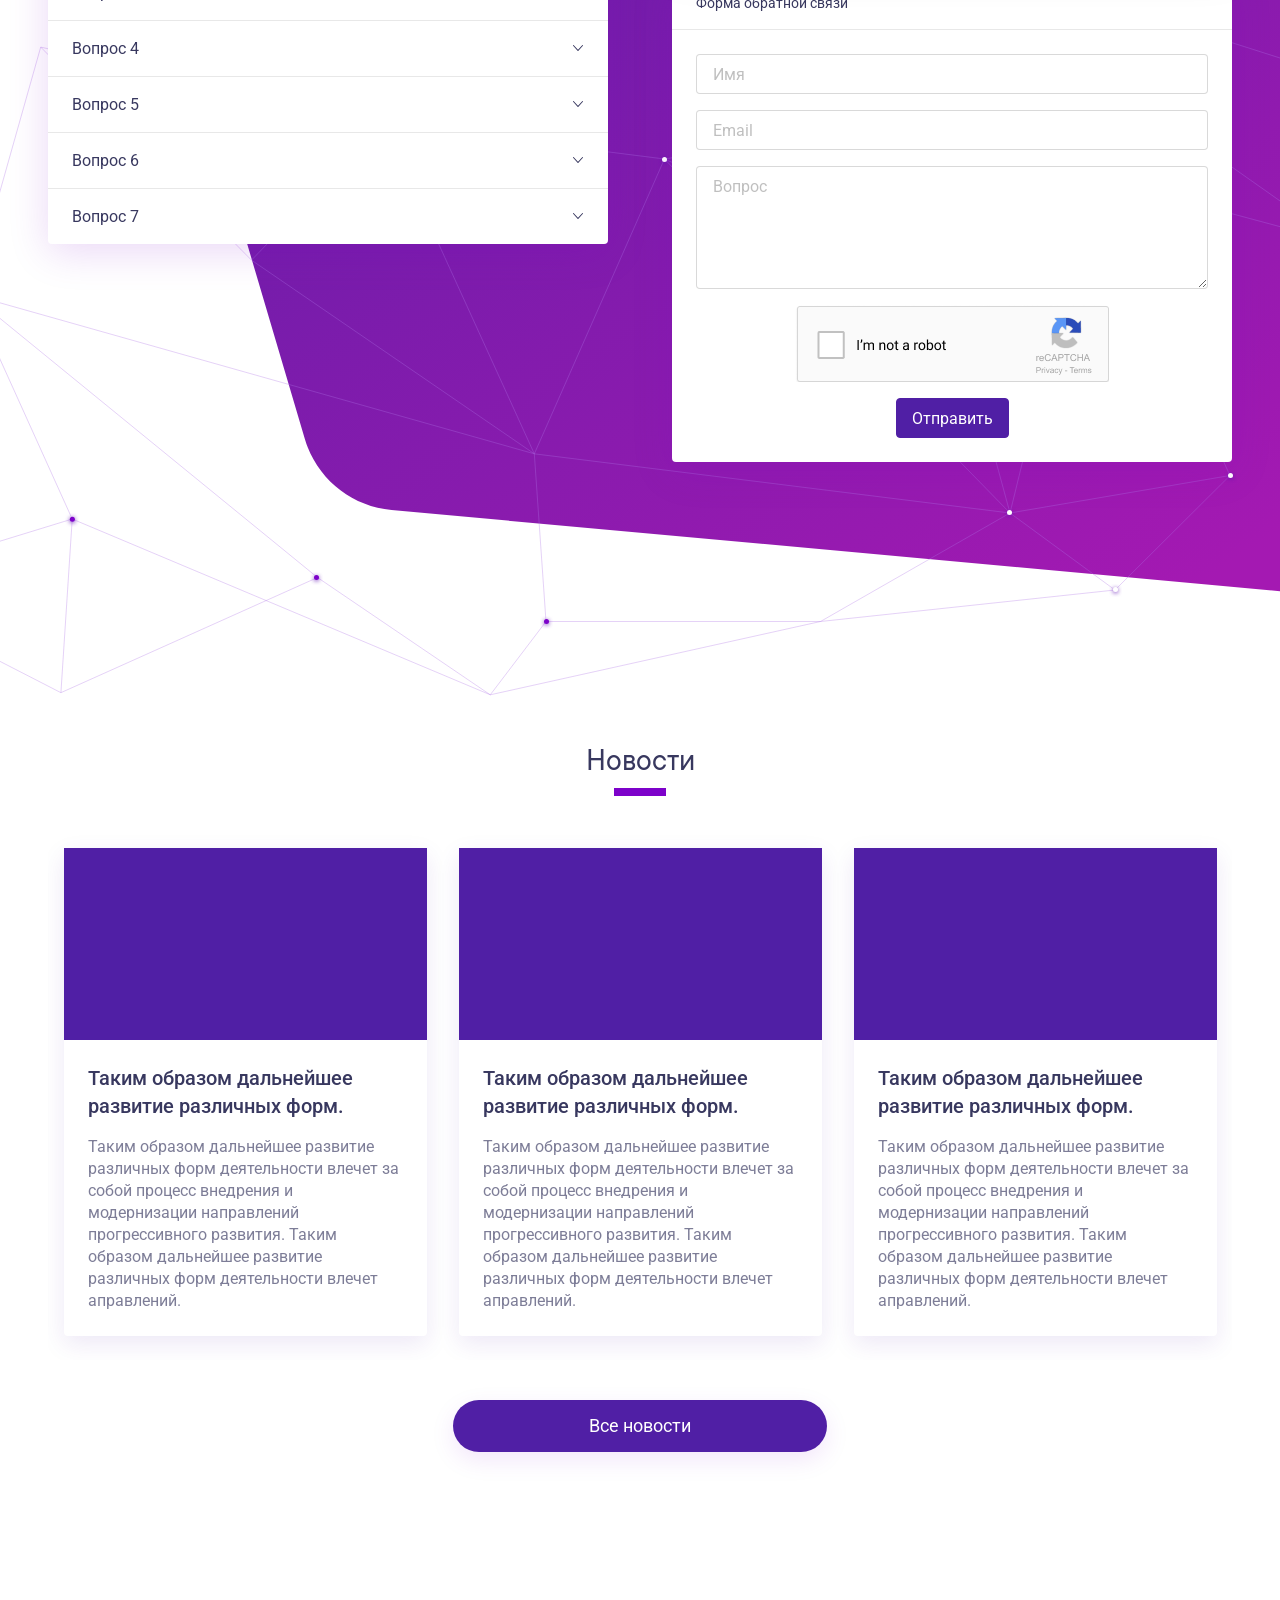
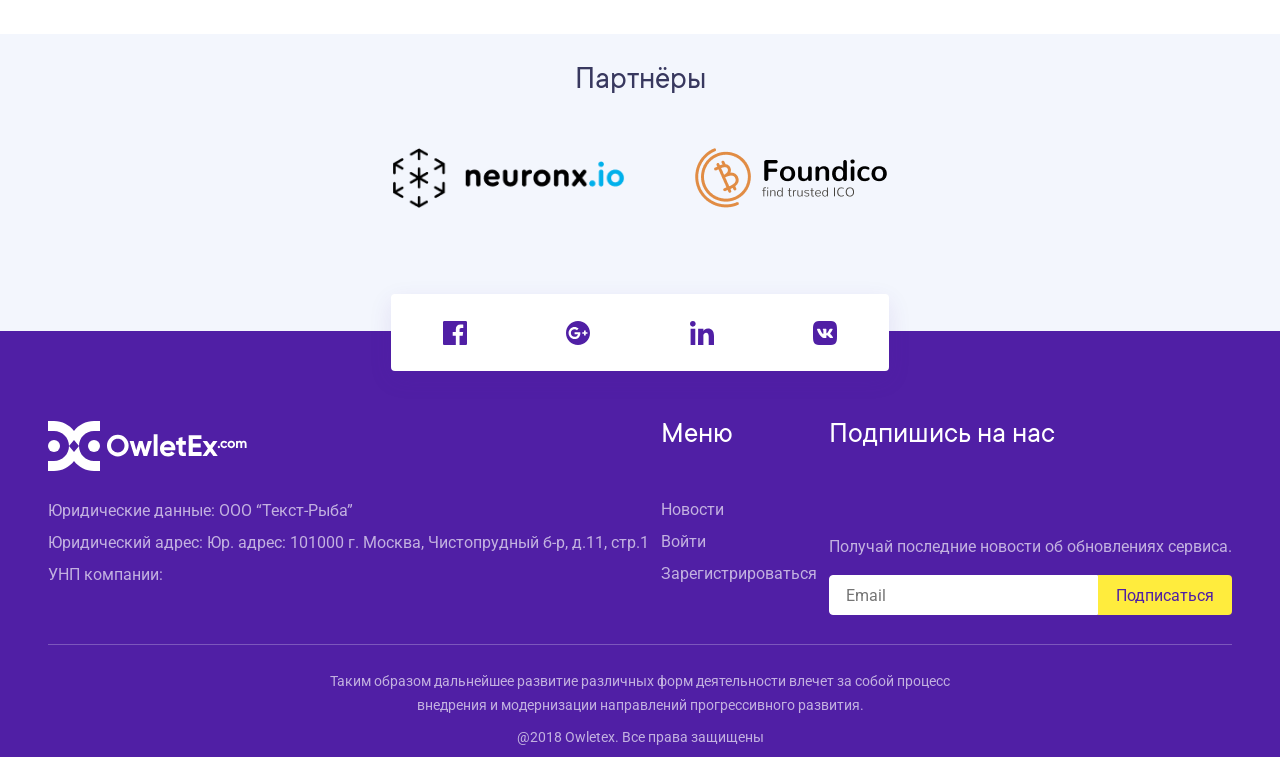
==== commit dcba831d: "end of day" ====
--- a/index.html
+++ b/index.html
@@ -46,6 +46,17 @@
                         <span></span>
                         <span></span>
                         <span></span>
+                        <span></span>
+                        <div class="burger-menu">
+                            <a href="/">Преимущества</a>
+                            <a href="/">Биржи с которыми работает сервис</a>
+                            <a href="/">Схема работы</a>
+                            <a href="/">Основные возможности</a>
+                            <a href="/">Тарифы</a>
+                            <a href="/">FAQ</a>
+                            <a href="/">Новости</a>
+                            <a href="/">Партнеры</a>
+                        </div>
                     </div>
                 </nav>
             </div>
@@ -166,17 +177,20 @@
                 <div class="opp-text">
                     <h3>Первая возможность</h3>
                     <p>Таким образом дальнейшее развитие различных форм деятельности влечет за собой процесс внедрения и модернизации направлений прогрессивного развития. Таким образом дальнейшее развитие различных форм деятельности влечет за собой процесс внедрения и модернизации направлений прогрессивного развития.Таким образом дальнейшее развитие различных форм деятельности влечет за собой процесс внедрения и модернизации направлений прогрессивного развития. Таким образом дальнейшее развитие различных форм деятельности влечет за собой процесс внедрения и модернизации направлений прогрессивного развития. Таким образом дальнейшее развитие различных форм деятельности влечет за собой процесс внедрения и модернизации направлений прогрессивного развития.Таким образом дальнейшее развитие различных форм деятельности влечет за собой процесс внедрения и модернизации направлений прогрессивного развития.</p>
-                    <img src="img/opportunities/opportunity2.png" alt="Opportunity 1">
+                    <img src="img/opportunities/opportunity1.png" alt="Opportunity 1">
                 </div>
                 <div class="opp-text">
                     <h3>Вторая возможность</h3>
                     <p>Таким образом дальнейшее развитие различных форм деятельности влечет за собой процесс внедрения и модернизации направлений прогрессивного развития. Таким образом дальнейшее развитие различных форм деятельности влечет за собой процесс внедрения и модернизации направлений прогрессивного развития.Таким образом дальнейшее развитие различных форм деятельности влечет за собой процесс внедрения и модернизации направлений прогрессивного развития. Таким образом дальнейшее развитие различных форм деятельности влечет за собой процесс внедрения и модернизации направлений прогрессивного развития. Таким образом дальнейшее развитие различных форм деятельности влечет за собой процесс внедрения и модернизации направлений прогрессивного развития.Таким образом дальнейшее развитие различных форм деятельности влечет за собой процесс внедрения и модернизации направлений прогрессивного развития.</p>
                     <img src="img/opportunities/opportunity2.png" alt="Opportunity 2">
+                    <img src="img/opportunities/opportunity1.png" alt="Opportunity 1">
                 </div>
                 <div class="opp-text">
                     <h3>Третья возможность</h3>
                     <p>Таким образом дальнейшее развитие различных форм деятельности влечет за собой процесс внедрения и модернизации направлений прогрессивного развития. Таким образом дальнейшее развитие различных форм деятельности влечет за собой процесс внедрения и модернизации направлений прогрессивного развития.Таким образом дальнейшее развитие различных форм деятельности влечет за собой процесс внедрения и модернизации направлений прогрессивного развития. Таким образом дальнейшее развитие различных форм деятельности влечет за собой процесс внедрения и модернизации направлений прогрессивного развития. Таким образом дальнейшее развитие различных форм деятельности влечет за собой процесс внедрения и модернизации направлений прогрессивного развития.Таким образом дальнейшее развитие различных форм деятельности влечет за собой процесс внедрения и модернизации направлений прогрессивного развития.</p>
                     <img src="img/opportunities/opportunity3.png" alt="Opportunity 3">
+                    <img src="img/opportunities/opportunity2.png" alt="Opportunity 2">
+                    <img src="img/opportunities/opportunity1.png" alt="Opportunity 1">
                 </div>
             </div>
             <div class="opp-imgs">
@@ -185,7 +199,7 @@
                 </div>
                 <div class="opp-img">
                 <!--<div class="opp-img fir" data-aos="fade-down" data-aos-offset="300" data-aos-anchor-placement="top-center">-->
-                    <img src="img/opportunities/opportunity2.png" alt="Opportunity 1">
+                    <img src="img/opportunities/opportunity1.png" alt="Opportunity 1">
                 </div>
                 <div class="opp-img">
                 <!--<div class="opp-img" data-aos="fade-down" data-aos-offset="300" data-aos-anchor-placement="top-center">-->
@@ -198,7 +212,7 @@
             </div>
         </div>
         <div class="opp-imgs-mobile">
-            <img src="img/opportunities/opportunity2.png" alt="Opportunity 1">
+            <img src="img/opportunities/opportunity1.png" alt="Opportunity 1">
             <img src="img/opportunities/opportunity2.png" alt="Opportunity 2">
             <img src="img/opportunities/opportunity3.png" alt="Opportunity 3">
         </div>
--- a/style/style.css
+++ b/style/style.css
@@ -1,5 +1,4 @@
 body {
-  min-height: 1500px;
   color: rgba(56, 56, 95, 0.65);
   font-family: 'Roboto', sans-serif;
 }
@@ -192,12 +191,66 @@
   background-color: #fff;
   padding: 12px 9px;
   cursor: pointer;
+  position: relative;
+  z-index: 1;
 }
 .burger span {
   display: block;
   background-color: #563CD4;
+  width: 22px;
   height: 1px;
   margin-bottom: 6px;
+  position: absolute;
+  transition: all 0.3s ease-in-out;
+}
+.burger span:first-child {
+  top: 12px;
+}
+.burger span:nth-child(2),
+.burger span:nth-child(3) {
+  top: 18px;
+}
+.burger span:last-child {
+  top: 24px;
+}
+.burger.open span:first-child,
+.burger.open span:last-child {
+  display: none;
+}
+.burger.open span:nth-child(2) {
+  transform: rotate(45deg);
+}
+.burger.open span:nth-child(3) {
+  transform: rotate(-45deg);
+}
+.burger .burger-menu {
+  box-sizing: border-box;
+  width: 303px;
+  height: 392px;
+  background: #fff;
+  border-radius: 4px;
+  padding: 8px;
+  position: absolute;
+  right: 0;
+  top: 48px;
+  box-shadow: 0 8px 24px rgba(125, 2, 202, 0.1);
+}
+.burger .burger-menu a {
+  box-sizing: border-box;
+  display: block;
+  height: 40px;
+  line-height: 20px;
+  font-size: 16px;
+  color: #38385F;
+  border-radius: 4px;
+  margin-bottom: 8px;
+  padding: 10px 8px;
+}
+.burger .burger-menu a:last-child {
+  margin-bottom: 0;
+}
+.burger .burger-menu a:hover {
+  background: rgba(99, 19, 181, 0.16);
 }
 .header-main {
   box-sizing: border-box;
@@ -281,7 +334,6 @@
   display: flex;
   justify-content: center;
   align-items: center;
-  transition: width 0.3s ease-in-out, height 0.3s ease-in-out;
   border-radius: 50%;
   position: relative;
   user-select: none;
@@ -295,7 +347,6 @@
   box-shadow: 0 7.78378px 23.3514px rgba(0, 0, 0, 0.1);
   background-position: center;
   background-repeat: no-repeat;
-  transition: all 0.3s ease-in-out;
   cursor: pointer;
   user-select: none;
 }
@@ -321,9 +372,11 @@
   border: 16px solid #ffffff;
   width: 104px;
   height: 104px;
+  transition: width 0.3s ease-in-out, height 0.3s ease-in-out;
 }
 .advantages .adv-desc .adv-bar .advantage.active > div > div {
   box-shadow: none;
+  transition: all 0.3s ease-in-out;
 }
 .advantages .adv-desc .adv-bar .advantage.active:first-child {
   border-color: rgba(78, 52, 203, 0.08);
@@ -828,10 +881,9 @@
   background: #FFEC3D;
   box-shadow: 0 8px 40px rgba(0, 0, 0, 0.16);
   border-radius: 4px;
-  height: 84px;
   display: flex;
   align-items: center;
-  padding: 0 32px 0 66px;
+  padding: 18px 32px 18px 66px;
   line-height: 24px;
   color: #38385F;
   position: relative;
@@ -960,7 +1012,7 @@
   margin-bottom: 16px;
 }
 .news .news-cards .news-card .card-body .news-content {
-  line-height: 24px;
+  line-height: 22px;
 }
 .news .btn-all-news {
   width: 374px;
@@ -1022,20 +1074,22 @@
 }
 footer .social-links a {
   display: block;
-  width: 32px;
-  height: 32px;
+  width: 24px;
+  height: 24px;
+  background-size: contain;
+  background-repeat: no-repeat;
 }
 footer .social-links .fb {
-  background: url("../img/social-links/facebook.svg") no-repeat;
+  background-image: url("../img/social-links/facebook.svg");
 }
 footer .social-links .gp {
-  background: url("../img/social-links/google-plus.svg") no-repeat;
+  background-image: url("../img/social-links/google-plus.svg");
 }
 footer .social-links .li {
-  background: url("../img/social-links/linked-in.svg") no-repeat;
+  background-image: url("../img/social-links/linked-in.svg");
 }
 footer .social-links .vk {
-  background: url("../img/social-links/vk.svg") no-repeat;
+  background-image: url("../img/social-links/vk.svg");
 }
 footer .main-content {
   display: flex;
@@ -1223,9 +1277,6 @@
   .quick-answers .question-body {
     padding: 8px 17px;
   }
-  .ask-info {
-    height: 108px;
-  }
   .ask-info:before {
     top: 18px;
   }
@@ -1253,7 +1304,7 @@
   }
   footer .main-content {
     flex-wrap: wrap;
-    padding: 90px 0 52px;
+    padding: 90px 0 29px;
   }
   footer .main-content .company-info {
     margin-bottom: 32px;
@@ -1314,7 +1365,7 @@
     margin: 0 auto 64px;
   }
   .scheme-of-work .main-content .scheme-steps {
-    margin-bottom: 34px;
+    margin-bottom: 32px;
   }
   .scheme-of-work .main-content .scheme-steps li {
     margin-left: 18px;
@@ -1334,7 +1385,8 @@
   .main-opportunities .main-content {
     flex-direction: column;
     padding: 0;
-    margin: 0 auto 590px;
+    margin: 0 auto 153px;
+    height: auto;
   }
   .main-opportunities .main-content .opp-texts .opp-text {
     width: auto;
@@ -1350,9 +1402,18 @@
   .main-opportunities .main-content .opp-texts .opp-text > img {
     display: block;
     position: absolute;
-    top: 410px;
+    bottom: 0;
     left: 50%;
     transform: translateX(-50%);
+    width: 862px;
+  }
+  .main-opportunities .main-content .opp-texts .opp-text > img:nth-last-child(2) {
+    bottom: 10px;
+    z-index: 1;
+  }
+  .main-opportunities .main-content .opp-texts .opp-text > img:nth-last-child(3) {
+    bottom: 20px;
+    z-index: 2;
   }
   .main-opportunities .main-content .opp-imgs {
     display: none;
@@ -1430,7 +1491,7 @@
     margin-left: 0;
   }
   .faq .faq-inner .ask .ask-info {
-    height: 82px;
+    padding-bottom: 16px;
   }
   .news {
     padding: 0;
@@ -1450,8 +1511,22 @@
   footer .main-content .company-info > div {
     line-height: 22px;
   }
+  footer .main-content .menu-head {
+    margin-bottom: 8px;
+  }
 }
 @media screen and (max-width: 767px) {
+  h2 {
+    font-size: 23px;
+  }
+  p {
+    font-size: 14px;
+    line-height: 26px !important;
+  }
+  .header-wrapper {
+    height: 676px;
+    margin-bottom: 95px;
+  }
   .header-wrapper .header-background-wrapper > img:first-child {
     display: none;
   }
@@ -1459,12 +1534,12 @@
     z-index: 1;
   }
   .header-wrapper header {
-    height: 700px;
+    height: 100%;
     background: linear-gradient(103.42deg, #501FA5 -21.09%, #A419B2 120.66%);
   }
   .header-wrapper header .top-line {
     padding: 0 24px;
-    margin-bottom: 71px;
+    margin-bottom: 32px;
   }
   .header-wrapper header .top-line nav > a:nth-child(4),
   .header-wrapper header .top-line .dropdown-language {
@@ -1484,7 +1559,7 @@
   }
   .header-wrapper header .header-main .header-main-left p {
     font-size: 12px;
-    line-height: 20px;
+    line-height: 20px !important;
   }
   .header-wrapper header .header-main img {
     width: 348px;
@@ -1492,5 +1567,246 @@
     left: 55%;
     z-index: 2;
   }
+  .advantages {
+    padding: 0 7px;
+    margin: 0 auto 64px;
+  }
+  .advantages .head-line {
+    margin-bottom: 52px;
+  }
+  .advantages .adv-desc .adv-bar {
+    height: 75px;
+    margin-bottom: 28px;
+  }
+  .advantages .adv-desc .adv-bar .advantage {
+    width: 64px;
+    height: 64px;
+  }
+  .advantages .adv-desc .adv-bar .advantage.active > div {
+    width: 48px;
+    height: 48px;
+  }
+  .advantages .adv-desc .adv-bar .advantage > div {
+    width: 32px;
+    height: 32px;
+  }
+  .advantages .adv-desc .adv-bar .advantage > div > div {
+    width: 32px;
+    height: 32px;
+    background-size: 16px 16px;
+  }
+  .advantages .adv-desc .adv-desc-inner {
+    padding: 0 17px;
+  }
+  .advantages .adv-desc .adv-desc-inner .adv-desc-left h3 {
+    font-size: 22px;
+    margin-bottom: 26px;
+  }
+  .advantages .adv-desc .adv-desc-inner > img {
+    height: 166px;
+  }
+  .exchanges {
+    padding: 32px 0 77px;
+    margin-bottom: 96px;
+  }
+  .exchanges > img {
+    display: none;
+  }
+  .exchanges .head-line {
+    margin-bottom: 52px;
+  }
+  .exchanges #exchanges-anim {
+    height: 205px;
+  }
+  .scheme-of-work .head-line {
+    margin: 0 auto 52px;
+  }
+  .scheme-of-work .main-content {
+    padding: 0 24px;
+    margin: 0 auto 48px;
+  }
+  .scheme-of-work .main-content .scheme-steps li {
+    font-size: 23px;
+  }
+  .scheme-of-work .main-content .scheme-steps p {
+    margin-bottom: 16px;
+  }
+  .scheme-of-work .main-content .scheme-image #scheme-anim {
+    height: 355px;
+  }
+  .scheme-of-work .btn-reg {
+    width: 272px;
+    margin: 0 auto 64px;
+  }
+  .main-opportunities {
+    padding: 32px 0 80px;
+  }
+  .main-opportunities .head-line {
+    margin-bottom: 52px;
+  }
+  .main-opportunities h3 {
+    font-size: 20px;
+    margin-bottom: 21px;
+  }
+  .main-opportunities .main-content {
+    margin: 0 auto 153px;
+  }
+  .main-opportunities .main-content .opp-texts .opp-text {
+    height: 1068px;
+    padding: 0 24px;
+  }
+  .main-opportunities .main-content .opp-texts .opp-text > img {
+    width: 381px;
+  }
+  .main-opportunities .main-content .opp-texts .opp-text > img:nth-last-child(2) {
+    bottom: 5px;
+  }
+  .main-opportunities .main-content .opp-texts .opp-text > img:nth-last-child(3) {
+    bottom: 10px;
+  }
+  .main-opportunities .opp-imgs-mobile {
+    display: none;
+  }
+  .main-opportunities .want-to-try h2 {
+    width: auto;
+  }
+  .main-opportunities .want-to-try .btn-reg {
+    width: 272px;
+  }
+  .tariffs {
+    padding-top: 96px;
+    margin-bottom: 140px;
+  }
+  .tariffs .head-line {
+    margin-bottom: 52px;
+  }
+  .tariffs .cards-tariffs {
+    padding: 0 24px;
+  }
+  .tariffs .cards-tariffs .card-tariffs {
+    margin-bottom: 24px;
+  }
+  .tariffs .cards-tariffs .card-tariffs:last-child {
+    margin-bottom: 52px;
+  }
+  .tariffs .cards-tariffs .card-tariffs .card-body .opps .opp:before {
+    left: 25px;
+  }
+  .tariffs .methods {
+    flex-direction: column;
+  }
+  .tariffs .methods > img {
+    object-fit: contain;
+    margin-bottom: 24px;
+  }
+  .tariffs .methods > img:last-child {
+    margin-bottom: 0;
+  }
+  .faq {
+    background: linear-gradient(96.49deg, #501FA5 -21.09%, #A419B2 120.66%);
+  }
+  .faq > img:first-child {
+    display: none;
+  }
+  .faq h2 {
+    padding-top: 33px;
+  }
+  .faq .head-line {
+    margin-bottom: 52px;
+  }
+  .faq .faq-inner {
+    padding: 0 8px 52px;
+  }
+  .faq .faq-inner .ask {
+    width: 100%;
+  }
+  .faq .faq-inner .ask .ask-info {
+    height: auto;
+    padding: 18px 32px 16px 66px;
+    width: auto;
+  }
+  .faq .faq-inner .ask .ask-form .ask-from-body .ask-send .captcha {
+    width: 100%;
+    background-size: contain;
+  }
+  .faq .faq-inner .ask .ask-form .ask-from-body .ask-send button[type="submit"] {
+    width: 100%;
+  }
+  .news h2 {
+    padding-top: 88px;
+  }
+  .news .head-line {
+    margin-bottom: 38px;
+  }
+  .news .news-cards {
+    padding: 0;
+  }
+  .news .news-cards .slick-list {
+    padding: 0 8px;
+  }
+  .news .news-cards .slick-list .slick-slide {
+    width: 280px !important;
+    margin: 0 4px;
+  }
+  .news .news-cards .news-card {
+    width: 280px;
+  }
+  .news .news-cards .news-card .card-body .news-content {
+    font-size: 14px;
+    line-height: 22px;
+  }
+  .news .btn-all-news {
+    width: 272px;
+    margin-bottom: 64px;
+  }
+  .partners {
+    height: auto;
+    padding-bottom: 25px;
+    margin-bottom: 77px;
+  }
+  .partners h2 {
+    margin-bottom: 24px;
+  }
+  .partners .partners-logos {
+    flex-direction: column;
+    align-items: center;
+  }
+  .partners .partners-logos .partners-logo:first-child {
+    margin-right: 0;
+    margin-bottom: 28px;
+  }
+  footer {
+    padding: 0;
+  }
+  footer .social-links {
+    width: 100vw;
+    box-sizing: border-box;
+    padding: 0 20px;
+    top: -77px;
+    box-shadow: none;
+  }
+  footer .main-content {
+    margin: 0 24px;
+    padding: 53px 0 32px;
+  }
+  footer .main-content .company-info > div,
+  footer .main-content .menu a {
+    font-size: 14px;
+  }
+  footer .main-content .menu {
+    margin-bottom: 32px;
+  }
+  footer .main-content .subscribe .menu-head {
+    margin-bottom: 36px;
+  }
+  footer .main-content .subscribe > div:last-child > div:first-child {
+    font-size: 14px;
+  }
+  footer .main-content .subscribe > div:last-child > div:last-child input:first-child {
+    width: 100%;
+  }
+  footer .copyrights {
+    padding: 20px 21px 0;
+  }
 }
 /*# sourceMappingURL=style.css.map */
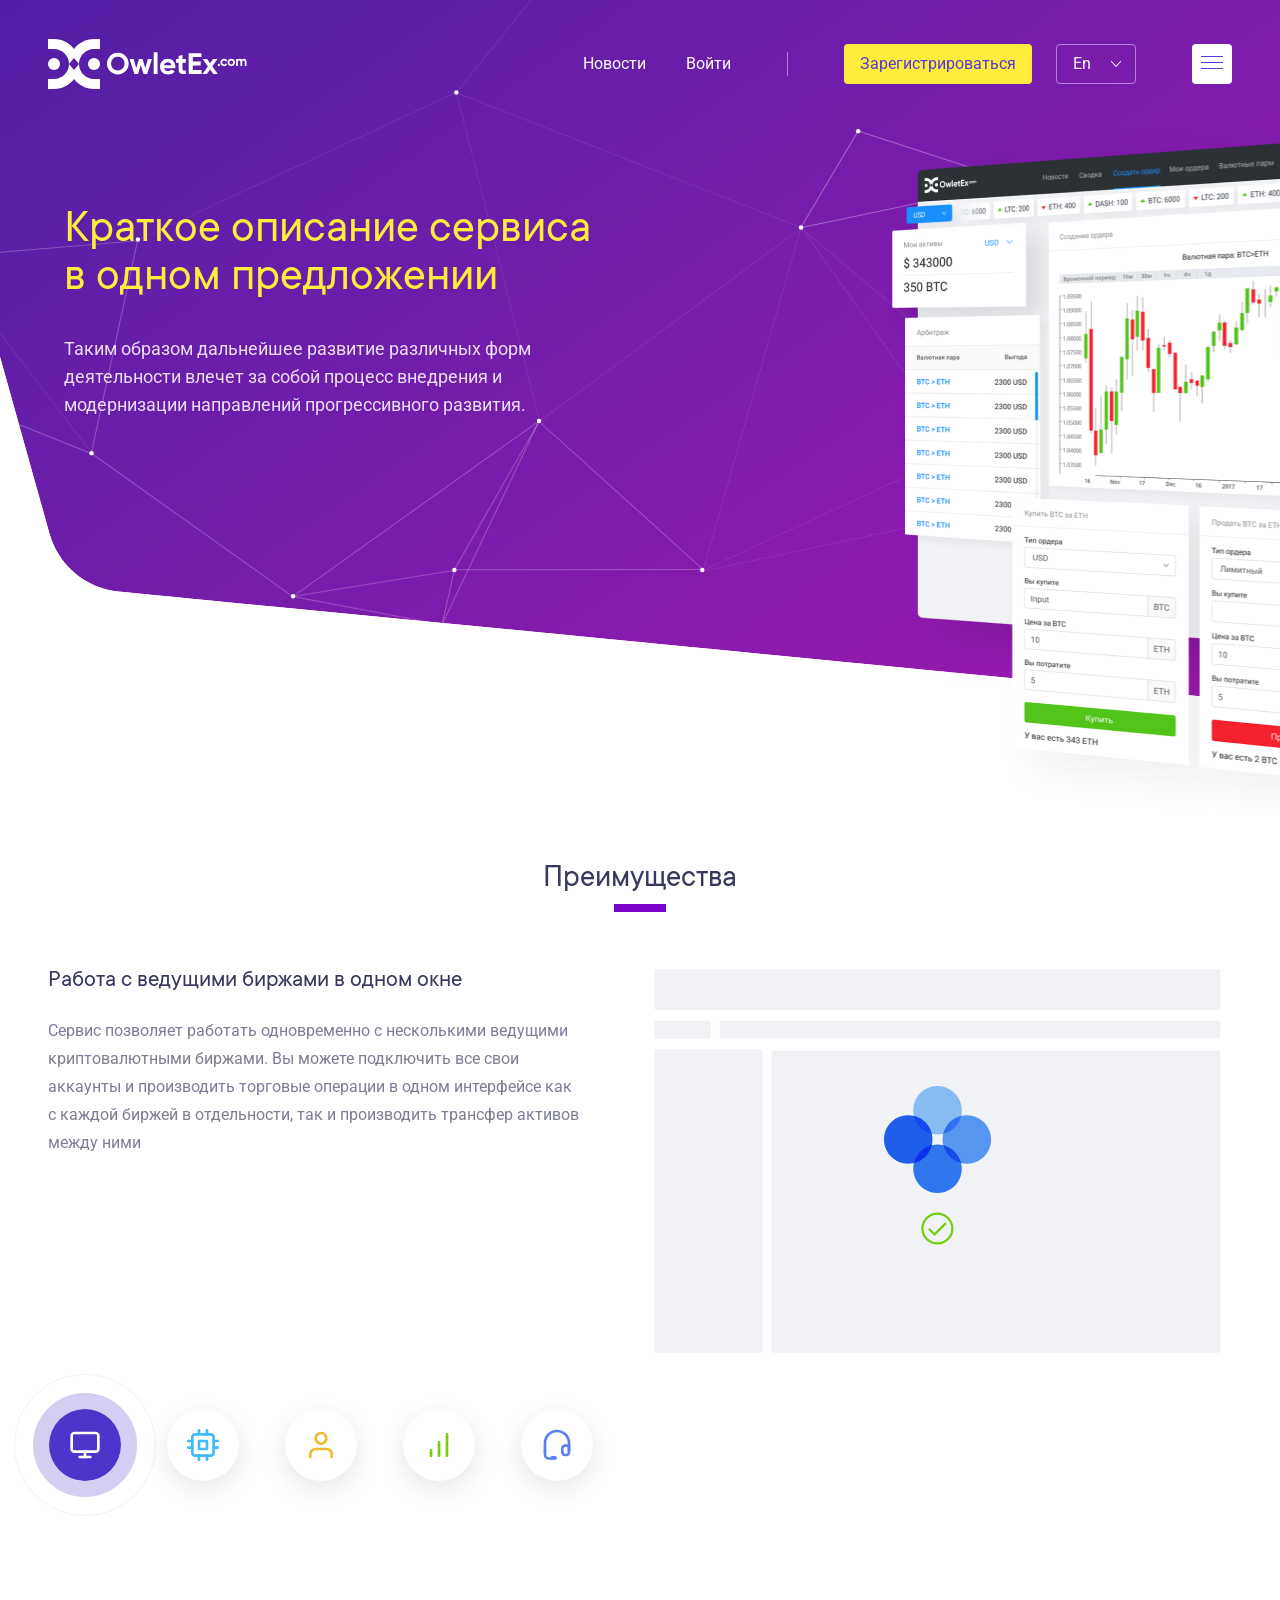
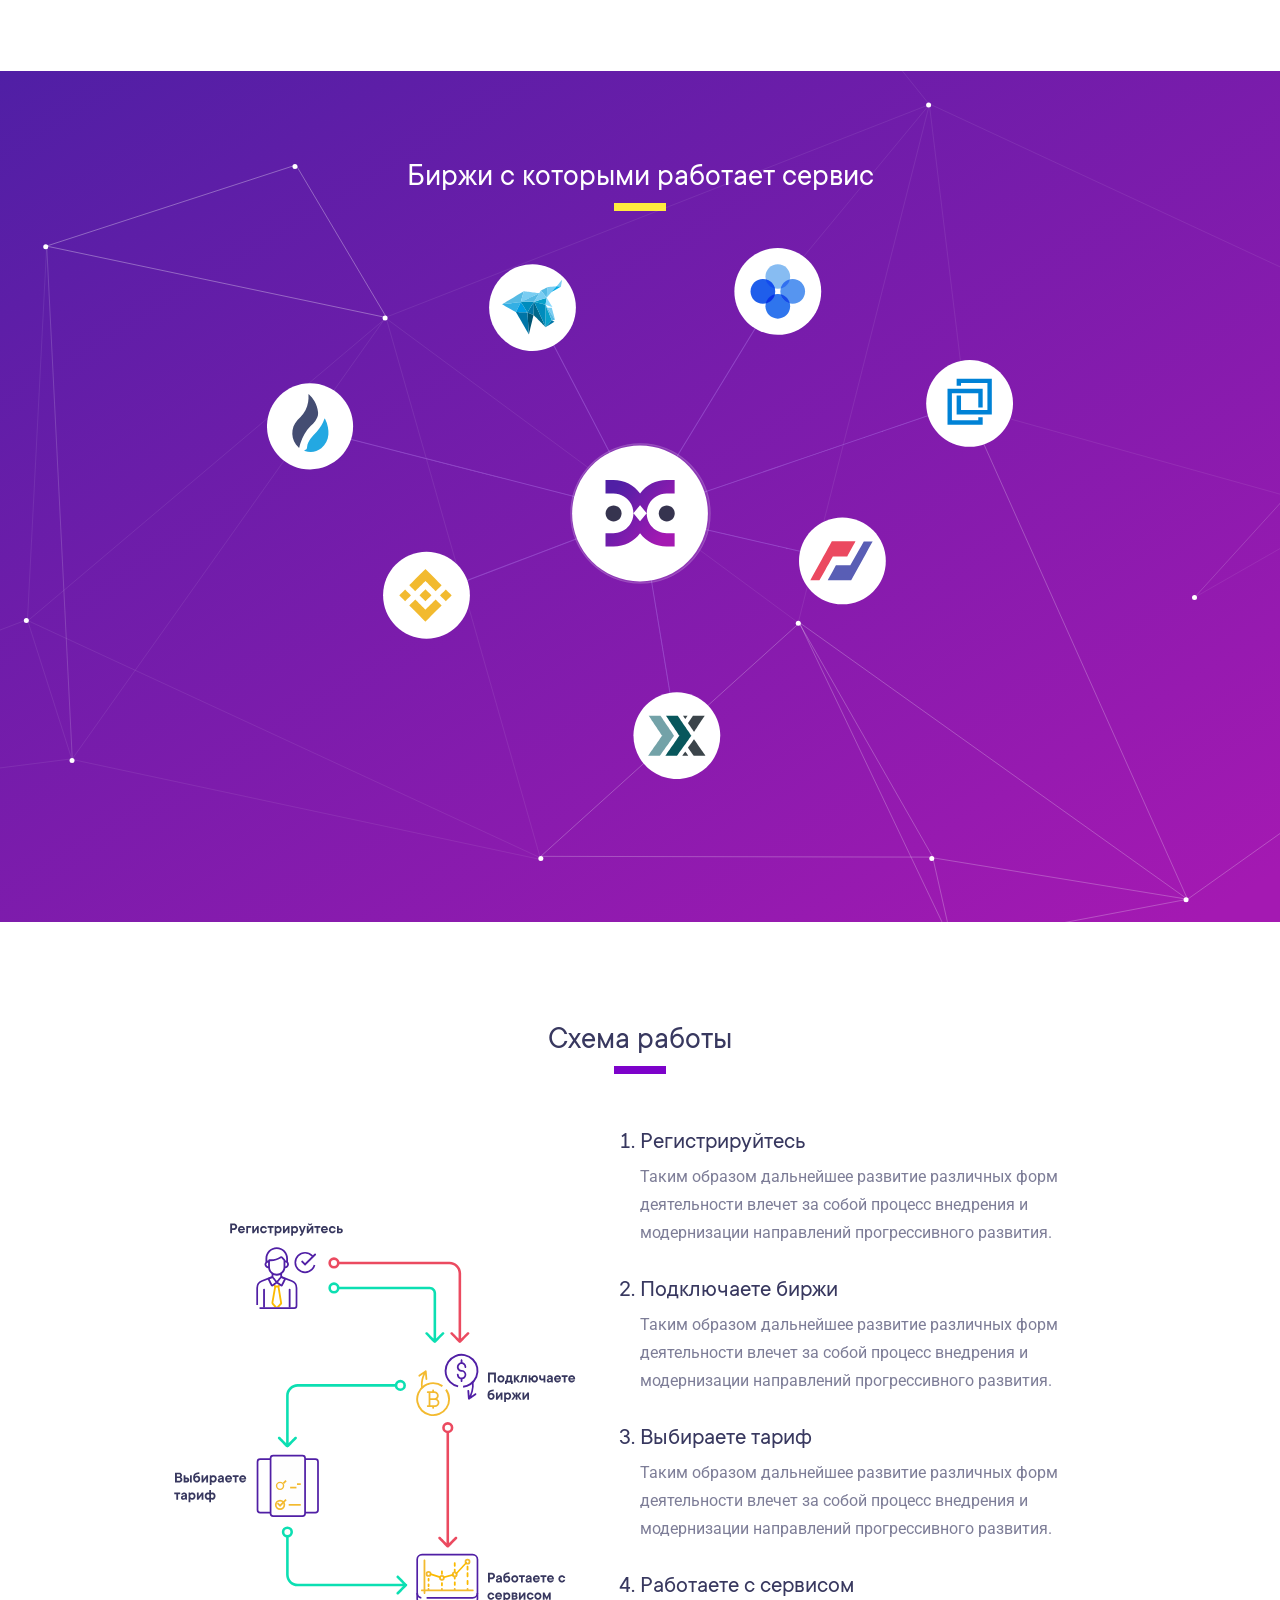
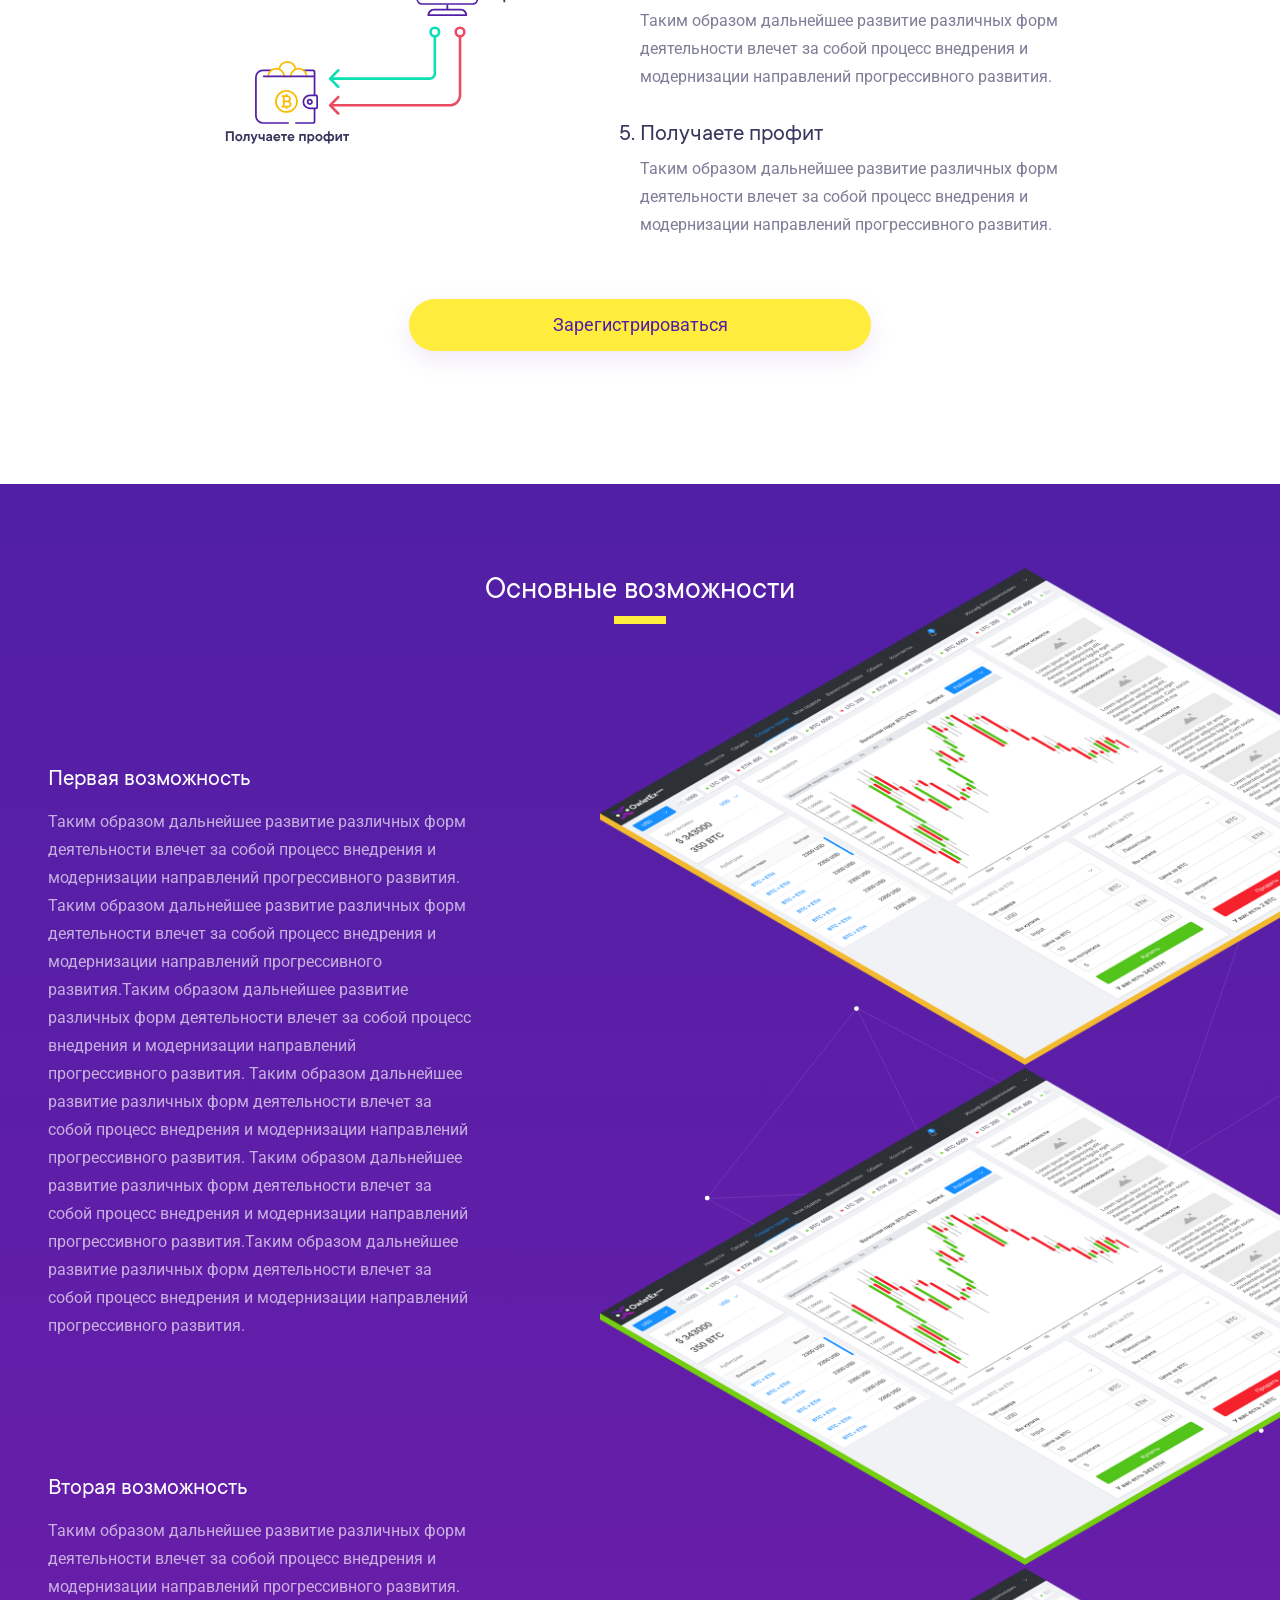
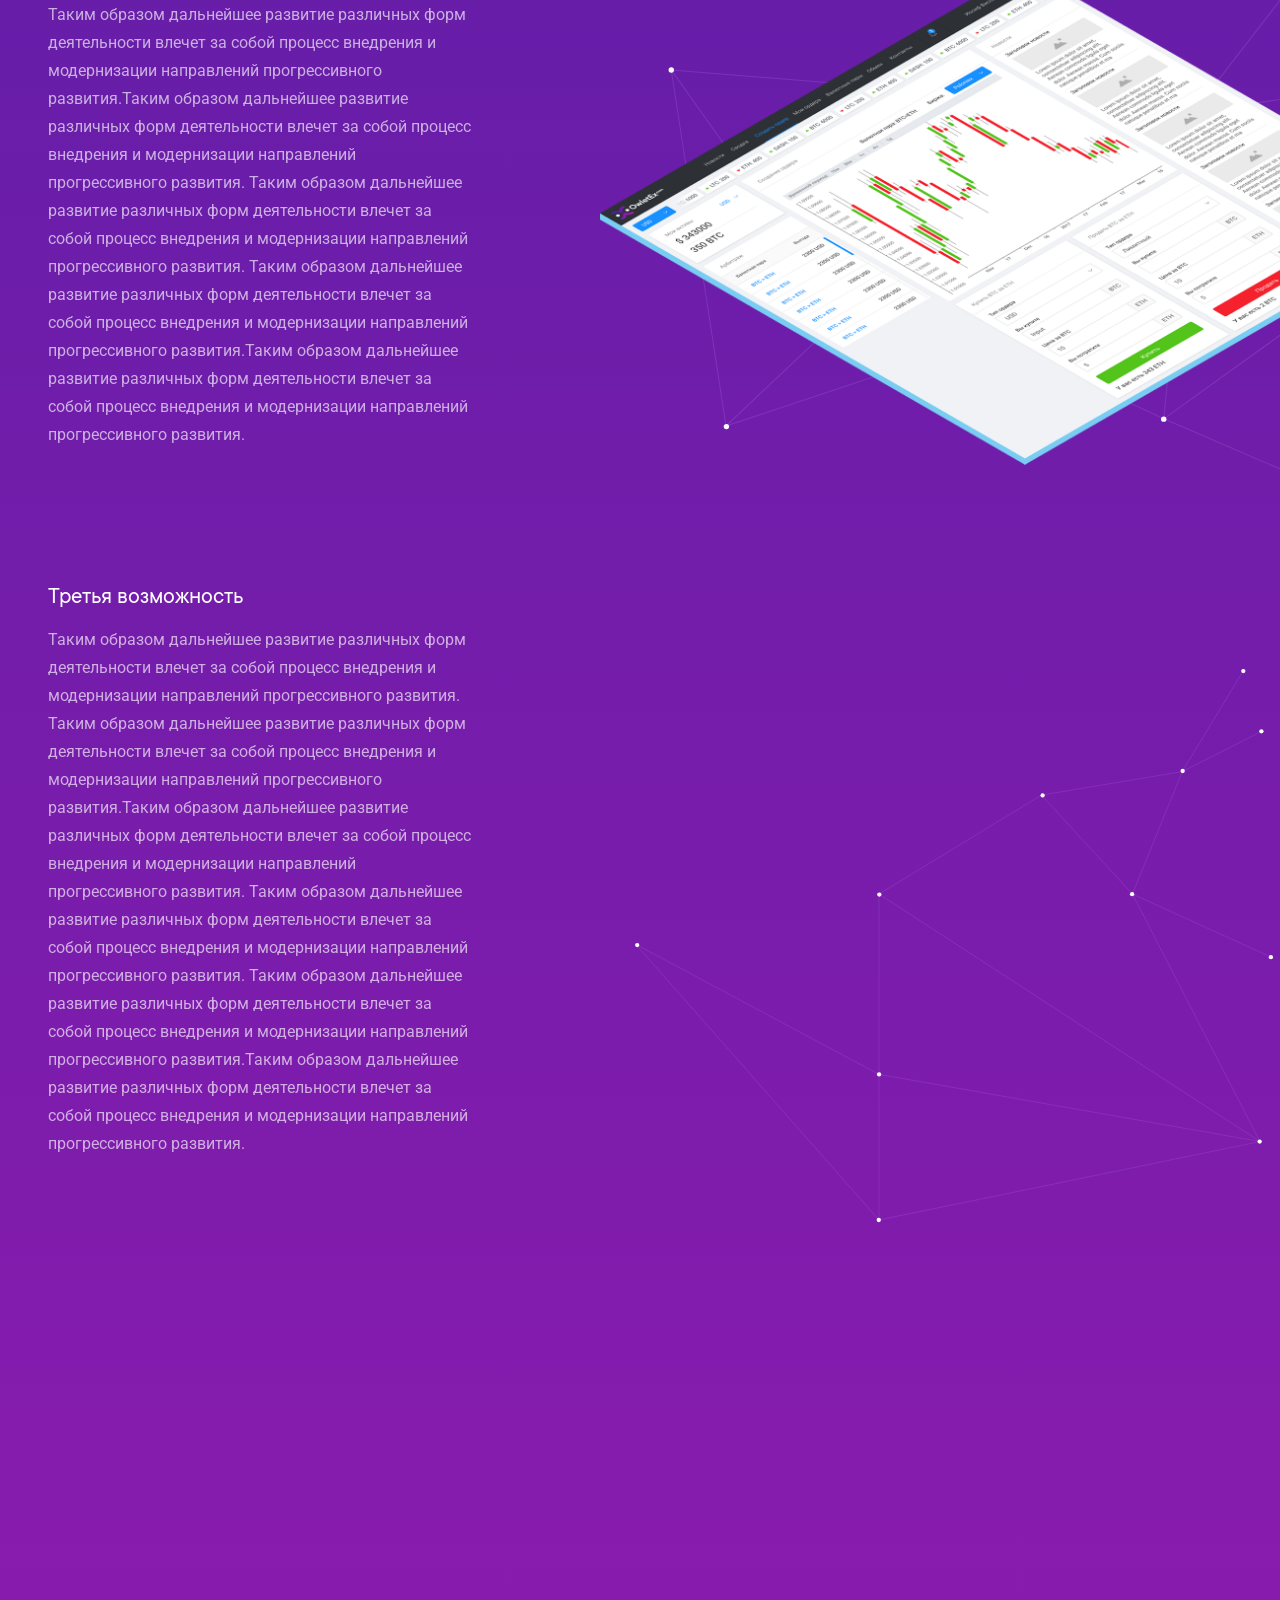
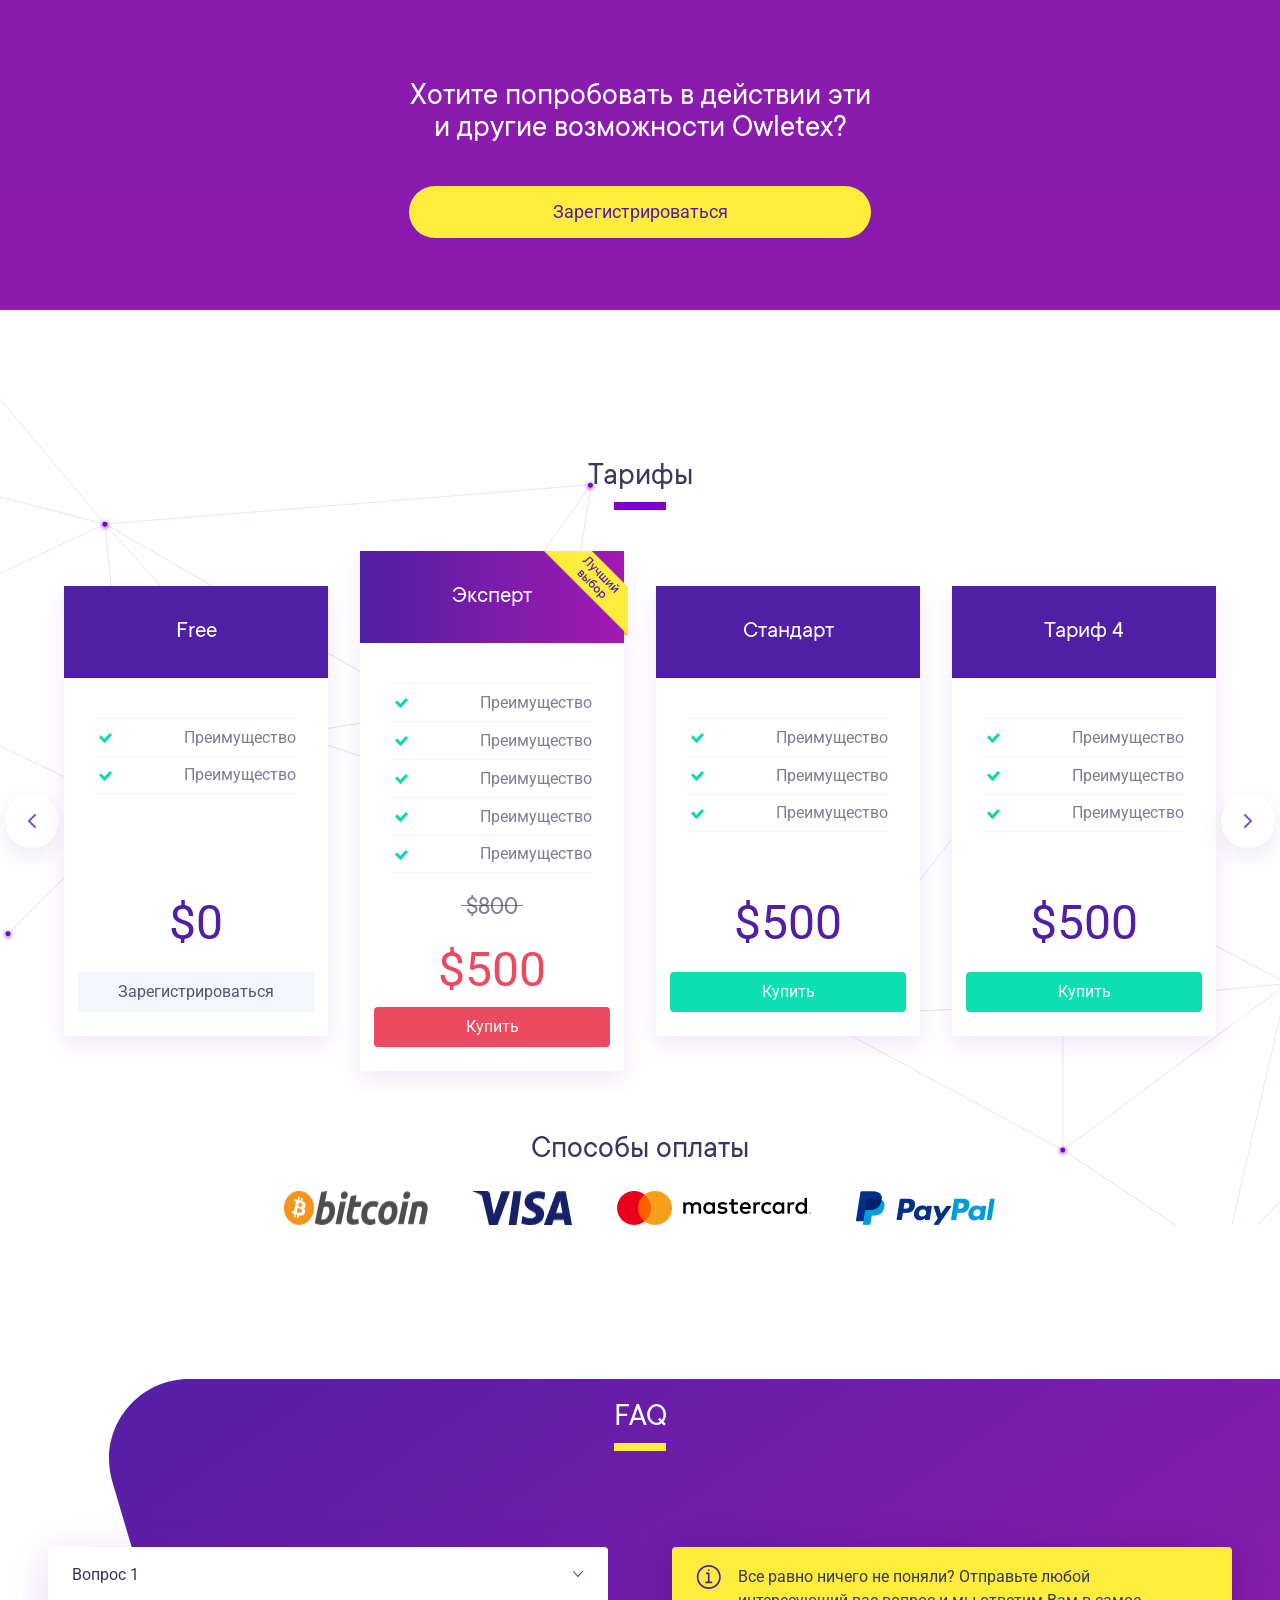
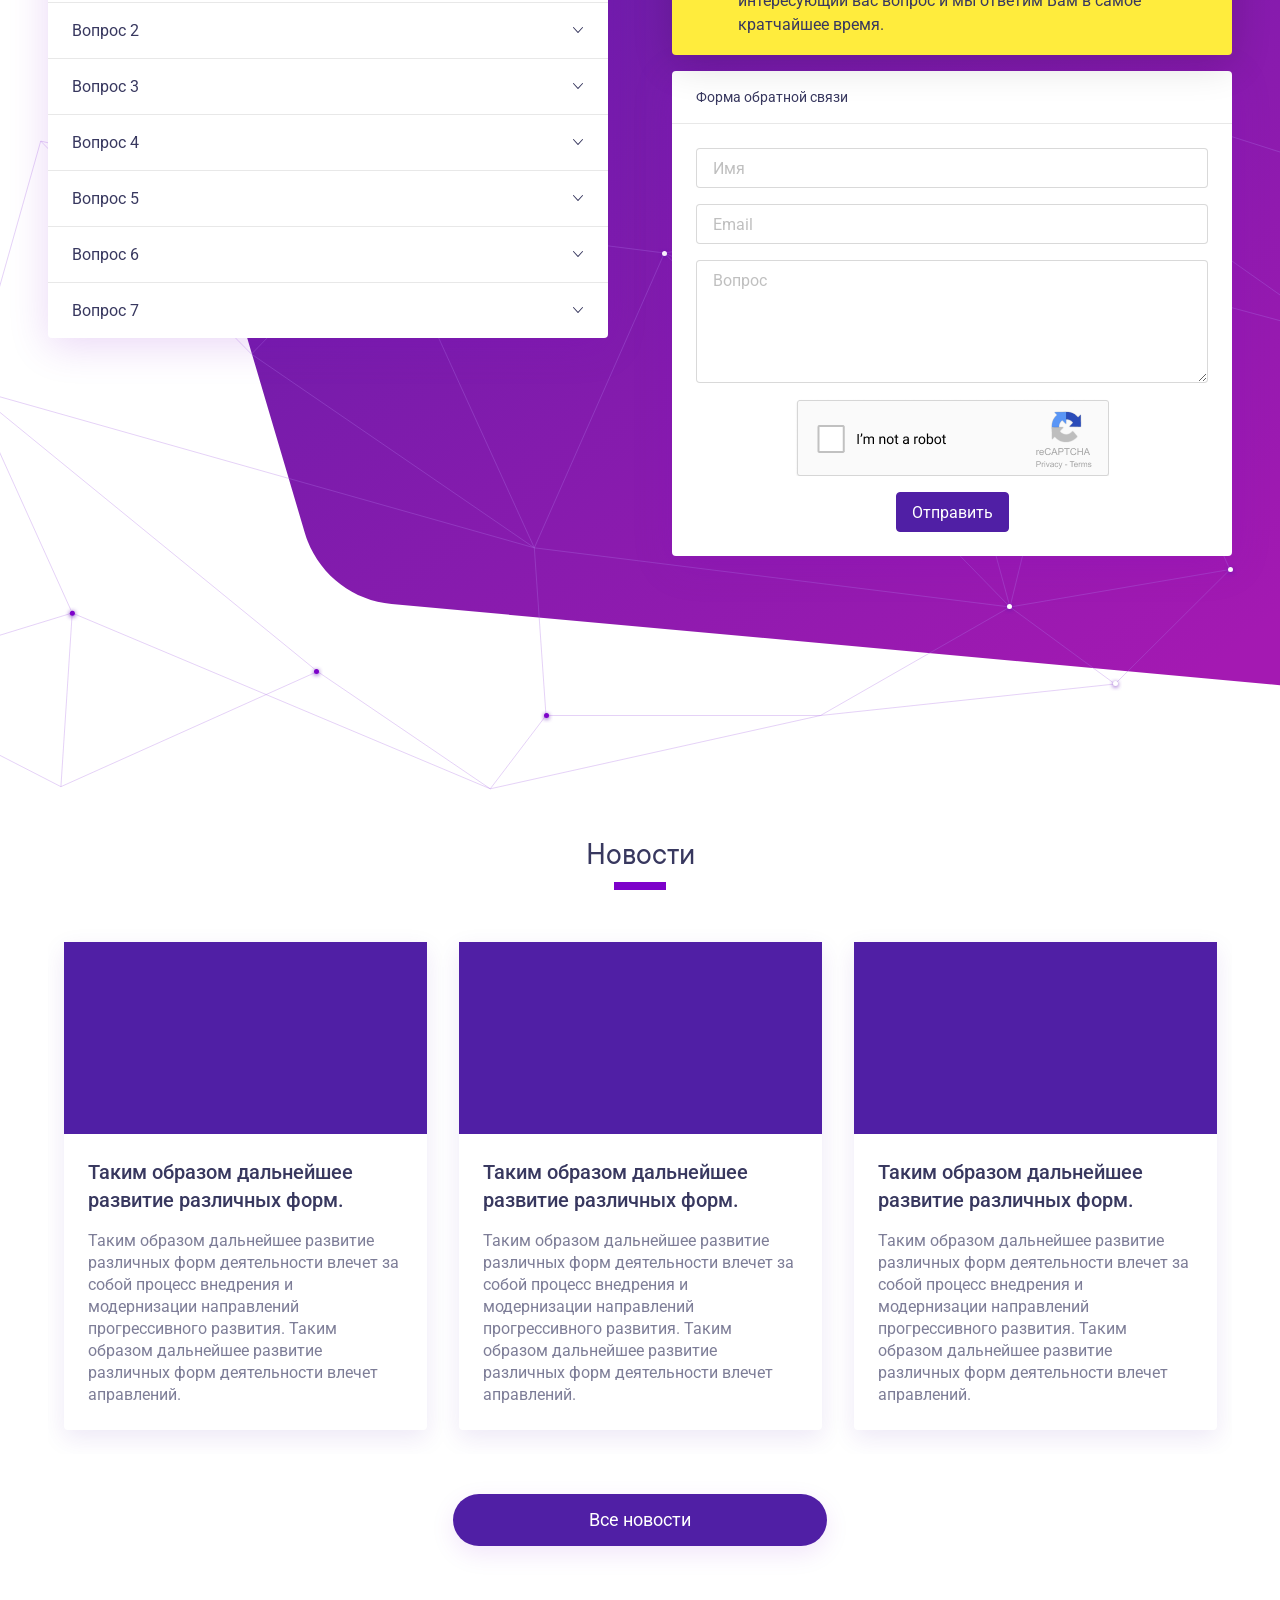
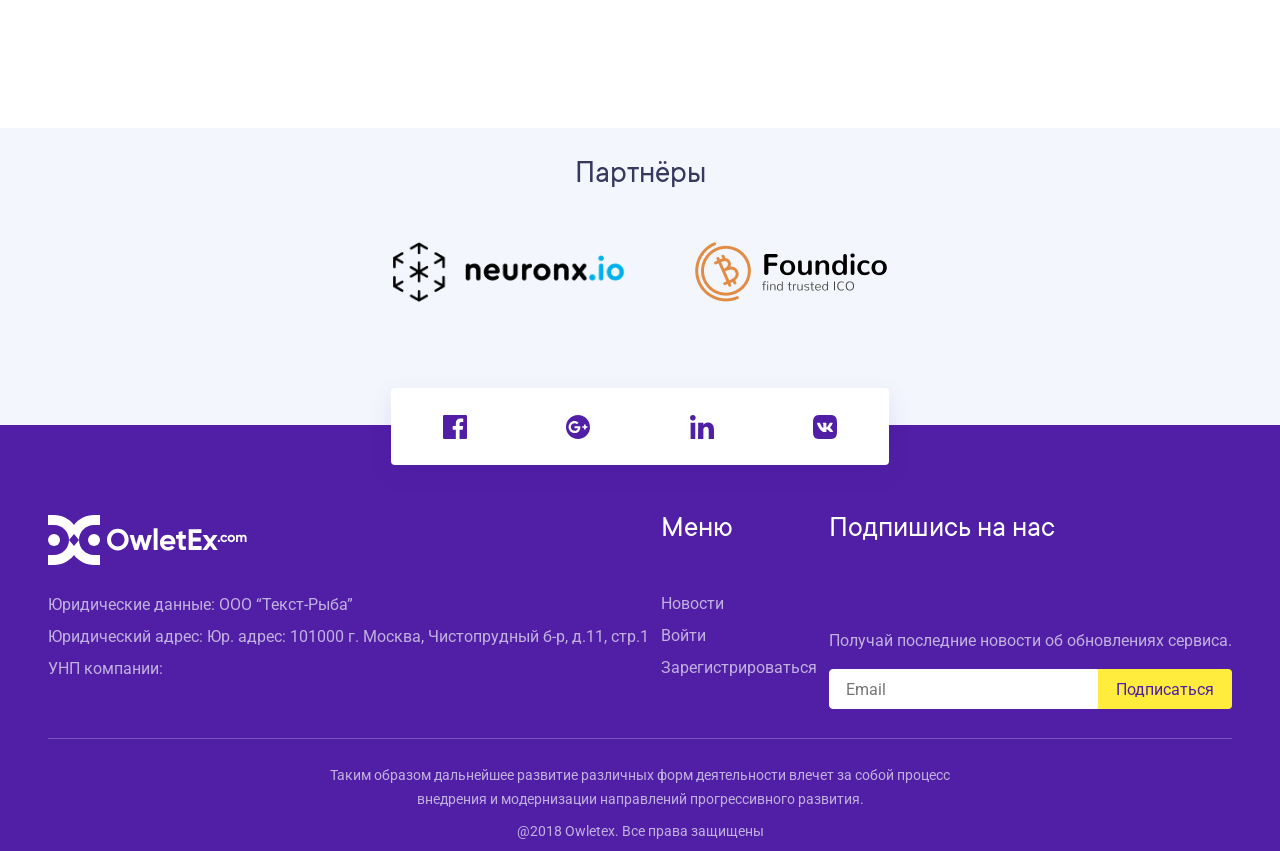
==== commit c875ff44: "end of day" ====
--- a/index.html
+++ b/index.html
@@ -29,7 +29,7 @@
                     <a href="/">Новости</a>
                     <a href="/">Войти</a>
                     <div class="divider"></div>
-                    <a href="/">Зарегистрироваться</a>
+                    <a href="/" class="sign-up">Зарегистрироваться</a>
                     <div class="dropdown-language">
                         <a href="#" class="dropdown-active">
                             En
@@ -56,6 +56,22 @@
                             <a href="/">FAQ</a>
                             <a href="/">Новости</a>
                             <a href="/">Партнеры</a>
+                            <a href="/">Войти</a>
+                            <div>
+                                <a href="/" class="sign-up">Зарегистрироваться</a>
+                                <div class="dropdown-language">
+                                    <a href="#" class="dropdown-active">
+                                        En
+                                        <span class="arrow-down"></span>
+                                    </a>
+                                    <div class="dropdown-choices">
+                                        <a href="#">En</a>
+                                        <a href="#">Ru</a>
+                                        <a href="#">Fr</a>
+                                        <a href="#">Gr</a>
+                                    </div>
+                                </div>
+                            </div>
                         </div>
                     </div>
                 </nav>
@@ -76,38 +92,62 @@
             <div class="adv-desc-inner">
                 <div class="adv-desc-left">
                     <div>
-                        <h3>Заголовок преимущества</h3>
-                        <p>Таким образом дальнейшее развитие различных форм деятельности влечет за собой процесс внедрения и модернизации направлений прогрессивного развития. Равным образом новая модель организационной деятельности в значительной степени обуславливает создание направлений прогрессивного развития.</p>
+                        <div id="b1" class="active">
+                            <h3>Работа с ведущими биржами в одном окне</h3>
+                            <p>Сервис позволяет работать одновременно с несколькими ведущими криптовалютными биржами. Вы можете подключить все свои аккаунты и производить торговые операции в одном интерфейсе как с каждой биржей в отдельности, так и производить трансфер активов между ними</p>
+                        </div>
+                        <div id="b2">
+                            <h3>Возможность автоматизированной торговли (боты)</h3>
+                            <p>С Owletex вы имеете возможность использования системы автоматизированной торговли, которая будет зарабатывать деньги без вашего непосредственного участия. Внутри сервиса вы можете создавать и настраивать неограниченное количество трейдинг-ботов, каждый из которых может реализовывать отдельные торговые стратегии для различных криптовалютных активов.</p>
+                        </div>
+                        <div id="b3">
+                            <h3>Наличие демо-аккаунта</h3>
+                            <p>Торговля криптовалютами - рискованное занятие, постоянно требующее держать обе руки на пульсе валютного рынка. Если вы не уверены в разрабатываемых стратегиях, вы можете протестировать их внутри нашего сервиса в тестовом режиме перед &quot;боевым&quot; запуском.</p>
+                        </div>
+                        <div id="b4">
+                            <h3>Сквозная аналитика портфеля</h3>
+                            <p>С помощью гибких инструментов внутри сервиса вы сможете производить ежедневную аналитику вашего заработка, расходов и состояния портфеля. Также имеется возможность слежения за состоянием криптовалютного рынка в мире. С помощью несложных действий вы сможете производить пополнение балансов бирж, перераспределять активы и осуществлять ребалансировку вашего портфеля по каждой отдельной бирже.</p>
+                        </div>
+                        <div id="b5">
+                            <h3>Быстрая техподдержка</h3>
+                            <p>И, хотя система Owletex была разработана так, чтобы она была понятна даже для начинающего трейдера, мы понимаем, что в процессе работы могут возникать самые разнообразные вопросы касаемо самого сервиса и трейдинга с помощью него. Наша техподдержка готова оперативно помочь и ответить на любые интересующие вас вопросы.</p>
+                        </div>
                     </div>
                     <div class="adv-bar">
-                        <div class="advantage active">
+                        <div class="advantage active" id="a1">
                             <div>
                                 <div></div>
                             </div>
                         </div>
-                        <div class="advantage">
+                        <div class="advantage" id="a2">
                             <div>
                                 <div></div>
                             </div>
                         </div>
-                        <div class="advantage">
+                        <div class="advantage" id="a3">
                             <div>
                                 <div></div>
                             </div>
                         </div>
-                        <div class="advantage">
+                        <div class="advantage" id="a4">
                             <div>
                                 <div></div>
                             </div>
                         </div>
-                        <div class="advantage">
+                        <div class="advantage" id="a5">
                             <div>
                                 <div></div>
                             </div>
                         </div>
                     </div>
                 </div>
-                <img src="img/advantages/img/adv-example.png" alt="Adv image">
+                <div class="adv-desc-right" id="adv-desc-right">
+                    <div id="anim-1" class="active"></div>
+                    <div id="anim-2"></div>
+                    <div id="anim-3"></div>
+                    <div id="anim-4"></div>
+                    <div id="anim-5"></div>
+                </div>
             </div>
             <div class="adv-bar">
                 <div class="advantage active">
@@ -494,33 +534,8 @@
         crossorigin="anonymous">
     </script>
     <script src="./slick/slick.js" type="text/javascript" charset="utf-8"></script>
-    <script src="https://unpkg.com/aos@2.3.1/dist/aos.js"></script>
-    <script>
-        var animationData = {"v":"5.4.2","fr":60,"ip":0,"op":345,"w":739,"h":526,"nm":"comp","ddd":0,"assets":[],"layers":[{"ddd":0,"ind":1,"ty":4,"nm":"Shape Layer 2","sr":1,"ks":{"o":{"a":0,"k":100,"ix":11},"r":{"a":0,"k":0,"ix":10},"p":{"a":0,"k":[0.25,0.25,0],"ix":2},"a":{"a":0,"k":[0,0,0],"ix":1},"s":{"a":0,"k":[100,100,100],"ix":6}},"ao":0,"shapes":[{"ty":"gr","it":[{"ind":0,"ty":"sh","ix":1,"ks":{"a":0,"k":{"i":[[0,0],[0,0],[0,0],[0,0]],"o":[[0,0],[0,0],[0,0],[0,0]],"v":[[-12.875,9.903],[-1.368,9.903],[12.875,-9.903],[0.934,-9.903]],"c":true},"ix":2},"nm":"Контур 1","mn":"ADBE Vector Shape - Group","hd":false},{"ty":"fl","c":{"a":0,"k":[0.03137254902,0.341176470588,0.360784313725,1],"ix":4},"o":{"a":0,"k":100,"ix":5},"r":1,"nm":"Заливка 1","mn":"ADBE Vector Graphic - Fill","hd":false},{"ty":"tr","p":{"a":0,"k":[407.226,492.714],"ix":2},"a":{"a":0,"k":[0,0],"ix":1},"s":{"a":0,"k":[100,100],"ix":3},"r":{"a":0,"k":0,"ix":6},"o":{"a":0,"k":100,"ix":7},"sk":{"a":0,"k":0,"ix":4},"sa":{"a":0,"k":0,"ix":5},"nm":"Transform"}],"nm":"Группа 7","np":2,"cix":2,"ix":1,"mn":"ADBE Vector Group","hd":false},{"ty":"gr","it":[{"ind":0,"ty":"sh","ix":1,"ks":{"a":0,"k":{"i":[[0,0],[0,0],[0,0]],"o":[[0,0],[0,0],[0,0]],"v":[[-2.918,2.051],[2.918,2.051],[0.034,-2.051]],"c":true},"ix":2},"nm":"Контур 1","mn":"ADBE Vector Shape - Group","hd":false},{"ty":"fl","c":{"a":0,"k":[0.23137254902,0.266666666667,0.290196078431,1],"ix":4},"o":{"a":0,"k":100,"ix":5},"r":1,"nm":"Заливка 1","mn":"ADBE Vector Graphic - Fill","hd":false},{"ty":"tr","p":{"a":0,"k":[414.066,500.569],"ix":2},"a":{"a":0,"k":[0,0],"ix":1},"s":{"a":0,"k":[100,100],"ix":3},"r":{"a":0,"k":0,"ix":6},"o":{"a":0,"k":100,"ix":7},"sk":{"a":0,"k":0,"ix":4},"sa":{"a":0,"k":0,"ix":5},"nm":"Transform"}],"nm":"Группа 8","np":2,"cix":2,"ix":2,"mn":"ADBE Vector Group","hd":false},{"ty":"gr","it":[{"ind":0,"ty":"sh","ix":1,"ks":{"a":0,"k":{"i":[[0,0],[0,0],[0,0],[0,0]],"o":[[0,0],[0,0],[0,0],[0,0]],"v":[[-3.012,8.083],[8.617,8.083],[-2.606,-8.083],[-8.617,0.271]],"c":true},"ix":2},"nm":"Контур 1","mn":"ADBE Vector Shape - Group","hd":false},{"ty":"fl","c":{"a":0,"k":[0.23137254902,0.266666666667,0.290196078431,1],"ix":4},"o":{"a":0,"k":100,"ix":5},"r":1,"nm":"Заливка 1","mn":"ADBE Vector Graphic - Fill","hd":false},{"ty":"tr","p":{"a":0,"k":[425.385,494.536],"ix":2},"a":{"a":0,"k":[0,0],"ix":1},"s":{"a":0,"k":[100,100],"ix":3},"r":{"a":0,"k":0,"ix":6},"o":{"a":0,"k":100,"ix":7},"sk":{"a":0,"k":0,"ix":4},"sa":{"a":0,"k":0,"ix":5},"nm":"Transform"}],"nm":"Группа 9","np":2,"cix":2,"ix":3,"mn":"ADBE Vector Group","hd":false},{"ty":"gr","it":[{"ind":0,"ty":"sh","ix":1,"ks":{"a":0,"k":{"i":[[0,0],[0,0],[0,0]],"o":[[0,0],[0,0],[0,0]],"v":[[-2.241,-1.665],[2.24,-1.665],[0.033,1.665]],"c":true},"ix":2},"nm":"Контур 1","mn":"ADBE Vector Shape - Group","hd":false},{"ty":"fl","c":{"a":0,"k":[0.23137254902,0.266666666667,0.290196078431,1],"ix":4},"o":{"a":0,"k":100,"ix":5},"r":1,"nm":"Заливка 1","mn":"ADBE Vector Graphic - Fill","hd":false},{"ty":"tr","p":{"a":0,"k":[414.083,464.671],"ix":2},"a":{"a":0,"k":[0,0],"ix":1},"s":{"a":0,"k":[100,100],"ix":3},"r":{"a":0,"k":0,"ix":6},"o":{"a":0,"k":100,"ix":7},"sk":{"a":0,"k":0,"ix":4},"sa":{"a":0,"k":0,"ix":5},"nm":"Transform"}],"nm":"Группа 10","np":2,"cix":2,"ix":4,"mn":"ADBE Vector Group","hd":false},{"ty":"gr","it":[{"ind":0,"ty":"sh","ix":1,"ks":{"a":0,"k":{"i":[[0,0],[0,0],[0,0],[0,0]],"o":[[0,0],[0,0],[0,0],[0,0]],"v":[[-3.35,-7.987],[8.279,-7.987],[-2.309,7.987],[-8.279,-0.759]],"c":true},"ix":2},"nm":"Контур 1","mn":"ADBE Vector Shape - Group","hd":false},{"ty":"fl","c":{"a":0,"k":[0.23137254902,0.266666666667,0.290196078431,1],"ix":4},"o":{"a":0,"k":100,"ix":5},"r":1,"nm":"Заливка 1","mn":"ADBE Vector Graphic - Fill","hd":false},{"ty":"tr","p":{"a":0,"k":[425.047,470.993],"ix":2},"a":{"a":0,"k":[0,0],"ix":1},"s":{"a":0,"k":[100,100],"ix":3},"r":{"a":0,"k":0,"ix":6},"o":{"a":0,"k":100,"ix":7},"sk":{"a":0,"k":0,"ix":4},"sa":{"a":0,"k":0,"ix":5},"nm":"Transform"}],"nm":"Группа 11","np":2,"cix":2,"ix":5,"mn":"ADBE Vector Group","hd":false},{"ty":"gr","it":[{"ind":0,"ty":"sh","ix":1,"ks":{"a":0,"k":{"i":[[0,0],[0,0],[0,0],[0,0],[0,0]],"o":[[0,0],[0,0],[0,0],[0,0],[0,0]],"v":[[-12.57,-10.668],[-0.941,-10.668],[12.57,9.139],[6.18,10.668],[0.63,9.139]],"c":true},"ix":2},"nm":"Контур 1","mn":"ADBE Vector Shape - Group","hd":false},{"ty":"fl","c":{"a":0,"k":[0.03137254902,0.341176470588,0.360784313725,1],"ix":4},"o":{"a":0,"k":100,"ix":5},"r":1,"nm":"Заливка 1","mn":"ADBE Vector Graphic - Fill","hd":false},{"ty":"tr","p":{"a":0,"k":[407.53,473.674],"ix":2},"a":{"a":0,"k":[0,0],"ix":1},"s":{"a":0,"k":[100,100],"ix":3},"r":{"a":0,"k":0,"ix":6},"o":{"a":0,"k":100,"ix":7},"sk":{"a":0,"k":0,"ix":4},"sa":{"a":0,"k":0,"ix":5},"nm":"Transform"}],"nm":"Группа 12","np":2,"cix":2,"ix":6,"mn":"ADBE Vector Group","hd":false},{"ty":"gr","it":[{"ind":0,"ty":"sh","ix":1,"ks":{"a":0,"k":{"i":[[0,0],[0,0],[0,0],[0,0]],"o":[[0,0],[0,0],[0,0],[0,0]],"v":[[-12.875,9.903],[-1.245,9.903],[12.875,-9.903],[0.948,-9.903]],"c":true},"ix":2},"nm":"Контур 1","mn":"ADBE Vector Shape - Group","hd":false},{"ty":"fl","c":{"a":0,"k":[0.450980392157,0.635294117647,0.658823529412,1],"ix":4},"o":{"a":0,"k":100,"ix":5},"r":1,"nm":"Заливка 1","mn":"ADBE Vector Graphic - Fill","hd":false},{"ty":"tr","p":{"a":0,"k":[390.152,492.714],"ix":2},"a":{"a":0,"k":[0,0],"ix":1},"s":{"a":0,"k":[100,100],"ix":3},"r":{"a":0,"k":0,"ix":6},"o":{"a":0,"k":100,"ix":7},"sk":{"a":0,"k":0,"ix":4},"sa":{"a":0,"k":0,"ix":5},"nm":"Transform"}],"nm":"Группа 13","np":2,"cix":2,"ix":7,"mn":"ADBE Vector Group","hd":false},{"ty":"gr","it":[{"ind":0,"ty":"sh","ix":1,"ks":{"a":0,"k":{"i":[[0,0],[0,0],[0,0],[0,0],[0,0]],"o":[[0,0],[0,0],[0,0],[0,0],[0,0]],"v":[[-12.57,-10.627],[-0.941,-10.627],[12.57,9.18],[6.058,10.628],[0.643,9.18]],"c":true},"ix":2},"nm":"Контур 1","mn":"ADBE Vector Shape - Group","hd":false},{"ty":"fl","c":{"a":0,"k":[0.450980392157,0.635294117647,0.658823529412,1],"ix":4},"o":{"a":0,"k":100,"ix":5},"r":1,"nm":"Заливка 1","mn":"ADBE Vector Graphic - Fill","hd":false},{"ty":"tr","p":{"a":0,"k":[390.455,473.633],"ix":2},"a":{"a":0,"k":[0,0],"ix":1},"s":{"a":0,"k":[100,100],"ix":3},"r":{"a":0,"k":0,"ix":6},"o":{"a":0,"k":100,"ix":7},"sk":{"a":0,"k":0,"ix":4},"sa":{"a":0,"k":0,"ix":5},"nm":"Transform"}],"nm":"Группа 14","np":2,"cix":2,"ix":8,"mn":"ADBE Vector Group","hd":false}],"ip":0,"op":1800,"st":0,"bm":0},{"ddd":0,"ind":2,"ty":4,"nm":"Shape Layer 1","sr":1,"ks":{"o":{"a":0,"k":100,"ix":11},"r":{"a":0,"k":0,"ix":10},"p":{"a":0,"k":[369.5,262.969,0],"ix":2},"a":{"a":0,"k":[63,62.969,0],"ix":1},"s":{"a":1,"k":[{"i":{"x":[0.833,0.833,0.833],"y":[0.833,0.833,0.833]},"o":{"x":[0.167,0.167,0.167],"y":[0.167,0.167,0.167]},"n":["0p833_0p833_0p167_0p167","0p833_0p833_0p167_0p167","0p833_0p833_0p167_0p167"],"t":0,"s":[100,100,100],"e":[115,115,100]},{"i":{"x":[0.833,0.833,0.833],"y":[0.833,0.833,0.833]},"o":{"x":[0.167,0.167,0.167],"y":[0.167,0.167,0.167]},"n":["0p833_0p833_0p167_0p167","0p833_0p833_0p167_0p167","0p833_0p833_0p167_0p167"],"t":165,"s":[115,115,100],"e":[100,100,100]},{"t":345}],"ix":6}},"ao":0,"shapes":[{"ty":"gr","it":[{"ind":0,"ty":"sh","ix":1,"ks":{"a":0,"k":{"i":[[0,0],[10.217,0],[0,0],[0,0],[0,0],[-5.626,7.487],[-10.086,0],[0,0],[0,0],[0,0],[0,10.217],[0,0]],"o":[[0,10.217],[0,0],[0,0],[0,0],[10.086,0],[5.625,7.487],[0,0],[0,0],[0,0],[-10.217,0],[0,0],[0,0]],"v":[[-6.167,0],[-24.667,18.5],[-32.067,18.5],[-32.067,30.833],[-24.667,30.833],[0,18.503],[24.667,30.833],[32.067,30.833],[32.067,18.5],[24.667,18.5],[6.167,0],[0,7.4]],"c":true},"ix":2},"nm":"Path 1","mn":"ADBE Vector Shape - Group","hd":false},{"ind":1,"ty":"sh","ix":2,"ks":{"a":0,"k":{"i":[[0,-10.217],[0,0],[0,0],[10.217,0],[0,0],[0,0],[0,0],[-5.626,-7.488],[-10.086,0],[0,0],[0,0],[0,0]],"o":[[0,0],[0,0],[0,-10.217],[0,0],[0,0],[0,0],[10.086,0],[5.625,-7.488],[0,0],[0,0],[0,0],[-10.217,0]],"v":[[6.167,0],[0,-7.4],[-6.167,0],[-24.667,-18.5],[-32.067,-18.5],[-32.067,-30.833],[-24.667,-30.833],[0,-18.503],[24.667,-30.833],[32.067,-30.833],[32.067,-18.5],[24.667,-18.5]],"c":true},"ix":2},"nm":"Path 2","mn":"ADBE Vector Shape - Group","hd":false},{"ty":"gf","o":{"a":0,"k":100,"ix":10},"r":2,"g":{"p":3,"k":{"a":0,"k":[0,0.314,0.122,0.647,0.5,0.478,0.11,0.673,1,0.643,0.098,0.698],"ix":9}},"s":{"a":0,"k":[-25.25,-19.25],"ix":5},"e":{"a":0,"k":[24.75,18.5],"ix":6},"t":1,"nm":"Gradient Fill 1","mn":"ADBE Vector Graphic - G-Fill","hd":false},{"ty":"tr","p":{"a":0,"k":[63.067,62.833],"ix":2},"a":{"a":0,"k":[0,0],"ix":1},"s":{"a":0,"k":[100,100],"ix":3},"r":{"a":0,"k":0,"ix":6},"o":{"a":0,"k":100,"ix":7},"sk":{"a":0,"k":0,"ix":4},"sa":{"a":0,"k":0,"ix":5},"nm":"Transform"}],"nm":"Group 1","np":3,"cix":2,"ix":1,"mn":"ADBE Vector Group","hd":false}],"ip":0,"op":1800,"st":0,"bm":0},{"ddd":0,"ind":3,"ty":4,"nm":"owl-2","sr":1,"ks":{"o":{"a":0,"k":100,"ix":11},"r":{"a":0,"k":0,"ix":10},"p":{"a":0,"k":[369.5,262.969,0],"ix":2},"a":{"a":0,"k":[0.156,0.25,0],"ix":1},"s":{"a":1,"k":[{"i":{"x":[0.833,0.833,0.833],"y":[0.833,0.833,0.833]},"o":{"x":[0.167,0.167,0.167],"y":[0.167,0.167,0.167]},"n":["0p833_0p833_0p167_0p167","0p833_0p833_0p167_0p167","0p833_0p833_0p167_0p167"],"t":0,"s":[100,100,100],"e":[115,115,100]},{"i":{"x":[0.833,0.833,0.833],"y":[0.833,0.833,0.833]},"o":{"x":[0.167,0.167,0.167],"y":[0.167,0.167,0.167]},"n":["0p833_0p833_0p167_0p167","0p833_0p833_0p167_0p167","0p833_0p833_0p167_0p167"],"t":165,"s":[115,115,100],"e":[100,100,100]},{"t":345}],"ix":6}},"ao":0,"shapes":[{"ty":"gr","it":[{"ind":0,"ty":"sh","ix":1,"ks":{"a":0,"k":{"i":[[-4.087,0],[0,-4.087],[4.087,0],[0,4.087]],"o":[[4.087,0],[0,4.087],[-4.087,0],[0,-4.087]],"v":[[0,-7.4],[7.4,0],[0,7.4],[-7.4,0]],"c":true},"ix":2},"nm":"Контур 1","mn":"ADBE Vector Shape - Group","hd":false},{"ty":"fl","c":{"a":0,"k":[0.211765005074,0.203922002456,0.309803981407,1],"ix":4},"o":{"a":0,"k":100,"ix":5},"r":1,"nm":"Заливка 1","mn":"ADBE Vector Graphic - Fill","hd":false},{"ty":"tr","p":{"a":0,"k":[24.983,0.333],"ix":2},"a":{"a":0,"k":[0,0],"ix":1},"s":{"a":0,"k":[100,100],"ix":3},"r":{"a":0,"k":0,"ix":6},"o":{"a":0,"k":100,"ix":7},"sk":{"a":0,"k":0,"ix":4},"sa":{"a":0,"k":0,"ix":5},"nm":"Transform"}],"nm":"Группа 2","np":2,"cix":2,"ix":1,"mn":"ADBE Vector Group","hd":false},{"ty":"gr","it":[{"ind":0,"ty":"sh","ix":1,"ks":{"a":0,"k":{"i":[[-4.087,0],[0,-4.087],[4.087,0],[0,4.087]],"o":[[4.087,0],[0,4.087],[-4.087,0],[0,-4.087]],"v":[[0,-7.4],[7.4,0],[0,7.4],[-7.4,0]],"c":true},"ix":2},"nm":"Контур 1","mn":"ADBE Vector Shape - Group","hd":false},{"ty":"fl","c":{"a":0,"k":[0.211765005074,0.203922002456,0.309803981407,1],"ix":4},"o":{"a":0,"k":100,"ix":5},"r":1,"nm":"Заливка 1","mn":"ADBE Vector Graphic - Fill","hd":false},{"ty":"tr","p":{"a":0,"k":[-24.35,0.333],"ix":2},"a":{"a":0,"k":[0,0],"ix":1},"s":{"a":0,"k":[100,100],"ix":3},"r":{"a":0,"k":0,"ix":6},"o":{"a":0,"k":100,"ix":7},"sk":{"a":0,"k":0,"ix":4},"sa":{"a":0,"k":0,"ix":5},"nm":"Transform"}],"nm":"Группа 3","np":2,"cix":2,"ix":2,"mn":"ADBE Vector Group","hd":false}],"ip":0,"op":1800,"st":0,"bm":0},{"ddd":0,"ind":4,"ty":4,"nm":"Owl-3","sr":1,"ks":{"o":{"a":0,"k":100,"ix":11},"r":{"a":0,"k":0,"ix":10},"p":{"a":0,"k":[369.5,262.969,0],"ix":2},"a":{"a":0,"k":[63,62.969,0],"ix":1},"s":{"a":1,"k":[{"i":{"x":[0.833,0.833,0.833],"y":[0.833,0.833,0.833]},"o":{"x":[0.167,0.167,0.167],"y":[0.167,0.167,0.167]},"n":["0p833_0p833_0p167_0p167","0p833_0p833_0p167_0p167","0p833_0p833_0p167_0p167"],"t":0,"s":[100,100,100],"e":[115,115,100]},{"i":{"x":[0.833,0.833,0.833],"y":[0.833,0.833,0.833]},"o":{"x":[0.167,0.167,0.167],"y":[0.167,0.167,0.167]},"n":["0p833_0p833_0p167_0p167","0p833_0p833_0p167_0p167","0p833_0p833_0p167_0p167"],"t":165,"s":[115,115,100],"e":[100,100,100]},{"t":345}],"ix":6}},"ao":0,"shapes":[{"ty":"gr","it":[{"ind":0,"ty":"sh","ix":1,"ks":{"a":0,"k":{"i":[[-34.794,0],[0,-34.794],[34.794,0],[0,34.794]],"o":[[34.794,0],[0,34.794],[-34.794,0],[0,-34.794]],"v":[[0,-63],[63,0],[0,63],[-63,0]],"c":true},"ix":2},"nm":"Контур 1","mn":"ADBE Vector Shape - Group","hd":false},{"ty":"fl","c":{"a":0,"k":[1,1,1,1],"ix":4},"o":{"a":0,"k":100,"ix":5},"r":1,"nm":"Заливка 1","mn":"ADBE Vector Graphic - Fill","hd":false},{"ty":"tr","p":{"a":0,"k":[63,63],"ix":2},"a":{"a":0,"k":[0,0],"ix":1},"s":{"a":0,"k":[100,100],"ix":3},"r":{"a":0,"k":0,"ix":6},"o":{"a":0,"k":100,"ix":7},"sk":{"a":0,"k":0,"ix":4},"sa":{"a":0,"k":0,"ix":5},"nm":"Transform"}],"nm":"Группа 4","np":2,"cix":2,"ix":1,"mn":"ADBE Vector Group","hd":false}],"ip":0,"op":1800,"st":0,"bm":0},{"ddd":0,"ind":5,"ty":4,"nm":"pulse-2","sr":1,"ks":{"o":{"a":1,"k":[{"i":{"x":[0.833],"y":[0.833]},"o":{"x":[0.167],"y":[0.167]},"n":["0p833_0p833_0p167_0p167"],"t":43,"s":[24],"e":[0]},{"i":{"x":[0.833],"y":[0.833]},"o":{"x":[0.167],"y":[0.167]},"n":["0p833_0p833_0p167_0p167"],"t":64,"s":[0],"e":[0]},{"i":{"x":[0.833],"y":[0.833]},"o":{"x":[0.167],"y":[0.167]},"n":["0p833_0p833_0p167_0p167"],"t":100,"s":[0],"e":[24]},{"i":{"x":[0.833],"y":[0.833]},"o":{"x":[0.167],"y":[0.167]},"n":["0p833_0p833_0p167_0p167"],"t":101,"s":[24],"e":[0]},{"i":{"x":[0.833],"y":[0.833]},"o":{"x":[0.167],"y":[0.167]},"n":["0p833_0p833_0p167_0p167"],"t":123,"s":[0],"e":[0]},{"i":{"x":[0.833],"y":[0.833]},"o":{"x":[0.167],"y":[0.167]},"n":["0p833_0p833_0p167_0p167"],"t":158,"s":[0],"e":[24]},{"i":{"x":[0.833],"y":[0.833]},"o":{"x":[0.167],"y":[0.167]},"n":["0p833_0p833_0p167_0p167"],"t":159,"s":[24],"e":[0]},{"i":{"x":[0.833],"y":[0.833]},"o":{"x":[0.167],"y":[0.167]},"n":["0p833_0p833_0p167_0p167"],"t":182,"s":[0],"e":[0]},{"i":{"x":[0.833],"y":[0.833]},"o":{"x":[0.167],"y":[0.167]},"n":["0p833_0p833_0p167_0p167"],"t":189,"s":[0],"e":[24]},{"i":{"x":[0.833],"y":[0.833]},"o":{"x":[0.167],"y":[0.167]},"n":["0p833_0p833_0p167_0p167"],"t":190,"s":[24],"e":[0]},{"i":{"x":[0.833],"y":[0.833]},"o":{"x":[0.167],"y":[0.167]},"n":["0p833_0p833_0p167_0p167"],"t":212,"s":[0],"e":[0]},{"i":{"x":[0.833],"y":[0.833]},"o":{"x":[0.167],"y":[0.167]},"n":["0p833_0p833_0p167_0p167"],"t":253,"s":[0],"e":[24]},{"i":{"x":[0.833],"y":[0.833]},"o":{"x":[0.167],"y":[0.167]},"n":["0p833_0p833_0p167_0p167"],"t":254,"s":[24],"e":[0]},{"i":{"x":[0.833],"y":[0.833]},"o":{"x":[0.167],"y":[0.167]},"n":["0p833_0p833_0p167_0p167"],"t":276,"s":[0],"e":[0]},{"i":{"x":[0.833],"y":[0.833]},"o":{"x":[0.167],"y":[0.167]},"n":["0p833_0p833_0p167_0p167"],"t":312,"s":[0],"e":[24]},{"i":{"x":[0.833],"y":[0.833]},"o":{"x":[0.167],"y":[0.167]},"n":["0p833_0p833_0p167_0p167"],"t":313,"s":[24],"e":[0]},{"i":{"x":[0.833],"y":[0.833]},"o":{"x":[0.167],"y":[0.167]},"n":["0p833_0p833_0p167_0p167"],"t":332,"s":[0],"e":[0]},{"t":345}],"ix":11},"r":{"a":0,"k":0,"ix":10},"p":{"a":0,"k":[369.531,262.969,0],"ix":2},"a":{"a":0,"k":[62.59,63.011,0],"ix":1},"s":{"a":1,"k":[{"i":{"x":[0.833,0.833,0.833],"y":[0.833,0.833,0.833]},"o":{"x":[0.167,0.167,0.167],"y":[0.167,0.167,0.167]},"n":["0p833_0p833_0p167_0p167","0p833_0p833_0p167_0p167","0p833_0p833_0p167_0p167"],"t":0,"s":[90,90,100],"e":[90,90,100]},{"i":{"x":[0.833,0.833,0.833],"y":[0.833,0.833,0.833]},"o":{"x":[0.167,0.167,0.167],"y":[0.167,0.167,0.167]},"n":["0p833_0p833_0p167_0p167","0p833_0p833_0p167_0p167","0p833_0p833_0p167_0p167"],"t":43,"s":[90,90,100],"e":[130,130,100]},{"i":{"x":[0.833,0.833,0.833],"y":[0.833,0.833,0.833]},"o":{"x":[0.167,0.167,0.167],"y":[0.167,0.167,0.167]},"n":["0p833_0p833_0p167_0p167","0p833_0p833_0p167_0p167","0p833_0p833_0p167_0p167"],"t":64,"s":[130,130,100],"e":[90,90,100]},{"i":{"x":[0.833,0.833,0.833],"y":[0.833,0.833,0.833]},"o":{"x":[0.167,0.167,0.167],"y":[0.167,0.167,0.167]},"n":["0p833_0p833_0p167_0p167","0p833_0p833_0p167_0p167","0p833_0p833_0p167_0p167"],"t":100,"s":[90,90,100],"e":[90,90,100]},{"i":{"x":[0.833,0.833,0.833],"y":[0.833,0.833,0.833]},"o":{"x":[0.167,0.167,0.167],"y":[0.167,0.167,0.167]},"n":["0p833_0p833_0p167_0p167","0p833_0p833_0p167_0p167","0p833_0p833_0p167_0p167"],"t":101,"s":[90,90,100],"e":[130,130,100]},{"i":{"x":[0.833,0.833,0.833],"y":[0.833,0.833,0.833]},"o":{"x":[0.167,0.167,0.167],"y":[0.167,0.167,0.167]},"n":["0p833_0p833_0p167_0p167","0p833_0p833_0p167_0p167","0p833_0p833_0p167_0p167"],"t":123,"s":[130,130,100],"e":[90,90,100]},{"i":{"x":[0.833,0.833,0.833],"y":[0.833,0.833,0.833]},"o":{"x":[0.167,0.167,0.167],"y":[0.167,0.167,0.167]},"n":["0p833_0p833_0p167_0p167","0p833_0p833_0p167_0p167","0p833_0p833_0p167_0p167"],"t":158,"s":[90,90,100],"e":[99,99,100]},{"i":{"x":[0.833,0.833,0.833],"y":[0.833,0.833,0.833]},"o":{"x":[0.167,0.167,0.167],"y":[0.167,0.167,0.167]},"n":["0p833_0p833_0p167_0p167","0p833_0p833_0p167_0p167","0p833_0p833_0p167_0p167"],"t":159,"s":[99,99,100],"e":[138,138,100]},{"i":{"x":[0.833,0.833,0.833],"y":[0.833,0.833,0.833]},"o":{"x":[0.167,0.167,0.167],"y":[0.167,0.167,0.167]},"n":["0p833_0p833_0p167_0p167","0p833_0p833_0p167_0p167","0p833_0p833_0p167_0p167"],"t":182,"s":[138,138,100],"e":[90,90,100]},{"i":{"x":[0.833,0.833,0.833],"y":[0.833,0.833,0.833]},"o":{"x":[0.167,0.167,0.167],"y":[0.167,0.167,0.167]},"n":["0p833_0p833_0p167_0p167","0p833_0p833_0p167_0p167","0p833_0p833_0p167_0p167"],"t":189,"s":[90,90,100],"e":[90,90,100]},{"i":{"x":[0.833,0.833,0.833],"y":[0.833,0.833,0.833]},"o":{"x":[0.167,0.167,0.167],"y":[0.167,0.167,0.167]},"n":["0p833_0p833_0p167_0p167","0p833_0p833_0p167_0p167","0p833_0p833_0p167_0p167"],"t":190,"s":[90,90,100],"e":[136,136,100]},{"i":{"x":[0.833,0.833,0.833],"y":[0.833,0.833,0.833]},"o":{"x":[0.167,0.167,0.167],"y":[0.167,0.167,0.167]},"n":["0p833_0p833_0p167_0p167","0p833_0p833_0p167_0p167","0p833_0p833_0p167_0p167"],"t":212,"s":[136,136,100],"e":[90,90,100]},{"i":{"x":[0.833,0.833,0.833],"y":[0.833,0.833,0.833]},"o":{"x":[0.167,0.167,0.167],"y":[0.167,0.167,0.167]},"n":["0p833_0p833_0p167_0p167","0p833_0p833_0p167_0p167","0p833_0p833_0p167_0p167"],"t":253,"s":[90,90,100],"e":[90,90,100]},{"i":{"x":[0.833,0.833,0.833],"y":[0.833,0.833,0.833]},"o":{"x":[0.167,0.167,0.167],"y":[0.167,0.167,0.167]},"n":["0p833_0p833_0p167_0p167","0p833_0p833_0p167_0p167","0p833_0p833_0p167_0p167"],"t":254,"s":[90,90,100],"e":[135,135,100]},{"i":{"x":[0.833,0.833,0.833],"y":[0.833,0.833,0.833]},"o":{"x":[0.167,0.167,0.167],"y":[0.167,0.167,0.167]},"n":["0p833_0p833_0p167_0p167","0p833_0p833_0p167_0p167","0p833_0p833_0p167_0p167"],"t":276,"s":[135,135,100],"e":[90,90,100]},{"i":{"x":[0.833,0.833,0.833],"y":[0.833,0.833,0.833]},"o":{"x":[0.167,0.167,0.167],"y":[0.167,0.167,0.167]},"n":["0p833_0p833_0p167_0p167","0p833_0p833_0p167_0p167","0p833_0p833_0p167_0p167"],"t":312,"s":[90,90,100],"e":[90,90,100]},{"i":{"x":[0.833,0.833,0.833],"y":[0.833,0.833,0.833]},"o":{"x":[0.167,0.167,0.167],"y":[0.167,0.167,0.167]},"n":["0p833_0p833_0p167_0p167","0p833_0p833_0p167_0p167","0p833_0p833_0p167_0p167"],"t":313,"s":[90,90,100],"e":[130,130,100]},{"i":{"x":[0.833,0.833,0.833],"y":[0.833,0.833,0.833]},"o":{"x":[0.167,0.167,0.167],"y":[0.167,0.167,0.167]},"n":["0p833_0p833_0p167_0p167","0p833_0p833_0p167_0p167","0p833_0p833_0p167_0p167"],"t":332,"s":[130,130,100],"e":[90,90,100]},{"t":345}],"ix":6}},"ao":0,"shapes":[{"ty":"gr","it":[{"ind":0,"ty":"sh","ix":1,"ks":{"a":0,"k":{"i":[[-34.794,0],[0,-34.794],[34.794,0],[0,34.794]],"o":[[34.794,0],[0,34.794],[-34.794,0],[0,-34.794]],"v":[[0,-63],[63,0],[0,63],[-63,0]],"c":true},"ix":2},"nm":"Контур 1","mn":"ADBE Vector Shape - Group","hd":false},{"ty":"tr","p":{"a":0,"k":[63,63],"ix":2},"a":{"a":0,"k":[0,0],"ix":1},"s":{"a":0,"k":[100,100],"ix":3},"r":{"a":0,"k":0,"ix":6},"o":{"a":0,"k":100,"ix":7},"sk":{"a":0,"k":0,"ix":4},"sa":{"a":0,"k":0,"ix":5},"nm":"Transform"}],"nm":"Группа 4","np":2,"cix":2,"ix":1,"mn":"ADBE Vector Group","hd":false},{"ty":"fl","c":{"a":0,"k":[1,1,1,1],"ix":4},"o":{"a":0,"k":100,"ix":5},"r":1,"nm":"Заливка 1","mn":"ADBE Vector Graphic - Fill","hd":false}],"ip":0,"op":1800,"st":0,"bm":0},{"ddd":0,"ind":6,"ty":4,"nm":"pulse-1","sr":1,"ks":{"o":{"a":1,"k":[{"i":{"x":[0.833],"y":[0.833]},"o":{"x":[0.167],"y":[0.167]},"n":["0p833_0p833_0p167_0p167"],"t":38,"s":[16],"e":[0]},{"i":{"x":[0.833],"y":[0.833]},"o":{"x":[0.167],"y":[0.167]},"n":["0p833_0p833_0p167_0p167"],"t":75,"s":[0],"e":[0]},{"i":{"x":[0.833],"y":[0.833]},"o":{"x":[0.167],"y":[0.167]},"n":["0p833_0p833_0p167_0p167"],"t":100,"s":[0],"e":[16]},{"i":{"x":[0.833],"y":[0.833]},"o":{"x":[0.167],"y":[0.167]},"n":["0p833_0p833_0p167_0p167"],"t":101,"s":[16],"e":[0]},{"i":{"x":[0.833],"y":[0.833]},"o":{"x":[0.167],"y":[0.167]},"n":["0p833_0p833_0p167_0p167"],"t":137,"s":[0],"e":[0]},{"i":{"x":[0.833],"y":[0.833]},"o":{"x":[0.167],"y":[0.167]},"n":["0p833_0p833_0p167_0p167"],"t":155,"s":[0],"e":[16]},{"i":{"x":[0.833],"y":[0.833]},"o":{"x":[0.167],"y":[0.167]},"n":["0p833_0p833_0p167_0p167"],"t":156,"s":[16],"e":[0]},{"i":{"x":[0.833],"y":[0.833]},"o":{"x":[0.167],"y":[0.167]},"n":["0p833_0p833_0p167_0p167"],"t":192,"s":[0],"e":[0]},{"i":{"x":[0.833],"y":[0.833]},"o":{"x":[0.167],"y":[0.167]},"n":["0p833_0p833_0p167_0p167"],"t":193,"s":[0],"e":[16]},{"i":{"x":[0.833],"y":[0.833]},"o":{"x":[0.167],"y":[0.167]},"n":["0p833_0p833_0p167_0p167"],"t":194,"s":[16],"e":[0]},{"i":{"x":[0.833],"y":[0.833]},"o":{"x":[0.167],"y":[0.167]},"n":["0p833_0p833_0p167_0p167"],"t":224,"s":[0],"e":[0]},{"i":{"x":[0.833],"y":[0.833]},"o":{"x":[0.167],"y":[0.167]},"n":["0p833_0p833_0p167_0p167"],"t":253,"s":[0],"e":[16]},{"i":{"x":[0.833],"y":[0.833]},"o":{"x":[0.167],"y":[0.167]},"n":["0p833_0p833_0p167_0p167"],"t":254,"s":[16],"e":[0]},{"i":{"x":[0.833],"y":[0.833]},"o":{"x":[0.167],"y":[0.167]},"n":["0p833_0p833_0p167_0p167"],"t":290,"s":[0],"e":[0]},{"i":{"x":[0.833],"y":[0.833]},"o":{"x":[0.167],"y":[0.167]},"n":["0p833_0p833_0p167_0p167"],"t":312,"s":[0],"e":[16]},{"i":{"x":[0.833],"y":[0.833]},"o":{"x":[0.167],"y":[0.167]},"n":["0p833_0p833_0p167_0p167"],"t":313,"s":[16],"e":[0]},{"t":345}],"ix":11},"r":{"a":0,"k":0,"ix":10},"p":{"a":0,"k":[369.531,262.969,0],"ix":2},"a":{"a":0,"k":[62.59,63.011,0],"ix":1},"s":{"a":1,"k":[{"i":{"x":[0.833,0.833,0.833],"y":[0.833,0.833,0.833]},"o":{"x":[0.167,0.167,0.167],"y":[0.167,0.167,0.167]},"n":["0p833_0p833_0p167_0p167","0p833_0p833_0p167_0p167","0p833_0p833_0p167_0p167"],"t":0,"s":[90,90,100],"e":[90,90,100]},{"i":{"x":[0.833,0.833,0.833],"y":[0.833,0.833,0.833]},"o":{"x":[0.167,0.167,0.167],"y":[0.167,0.167,0.167]},"n":["0p833_0p833_0p167_0p167","0p833_0p833_0p167_0p167","0p833_0p833_0p167_0p167"],"t":38,"s":[90,90,100],"e":[140.111,140.111,100]},{"i":{"x":[0.833,0.833,0.833],"y":[0.833,0.833,0.833]},"o":{"x":[0.167,0.167,0.167],"y":[0.167,0.167,0.167]},"n":["0p833_0p833_0p167_0p167","0p833_0p833_0p167_0p167","0p833_0p833_0p167_0p167"],"t":75,"s":[140.111,140.111,100],"e":[90,90,100]},{"i":{"x":[0.833,0.833,0.833],"y":[0.833,0.833,0.833]},"o":{"x":[0.167,0.167,0.167],"y":[0.167,0.167,0.167]},"n":["0p833_0p833_0p167_0p167","0p833_0p833_0p167_0p167","0p833_0p833_0p167_0p167"],"t":100,"s":[90,90,100],"e":[90,90,100]},{"i":{"x":[0.833,0.833,0.833],"y":[0.833,0.833,0.833]},"o":{"x":[0.167,0.167,0.167],"y":[0.167,0.167,0.167]},"n":["0p833_0p833_0p167_0p167","0p833_0p833_0p167_0p167","0p833_0p833_0p167_0p167"],"t":101,"s":[90,90,100],"e":[160,160,100]},{"i":{"x":[0.833,0.833,0.833],"y":[0.833,0.833,0.833]},"o":{"x":[0.167,0.167,0.167],"y":[0.167,0.167,0.167]},"n":["0p833_0p833_0p167_0p167","0p833_0p833_0p167_0p167","0p833_0p833_0p167_0p167"],"t":137,"s":[160,160,100],"e":[90,90,100]},{"i":{"x":[0.833,0.833,0.833],"y":[0.833,0.833,0.833]},"o":{"x":[0.167,0.167,0.167],"y":[0.167,0.167,0.167]},"n":["0p833_0p833_0p167_0p167","0p833_0p833_0p167_0p167","0p833_0p833_0p167_0p167"],"t":155,"s":[90,90,100],"e":[90,90,100]},{"i":{"x":[0.833,0.833,0.833],"y":[0.833,0.833,0.833]},"o":{"x":[0.167,0.167,0.167],"y":[0.167,0.167,0.167]},"n":["0p833_0p833_0p167_0p167","0p833_0p833_0p167_0p167","0p833_0p833_0p167_0p167"],"t":156,"s":[90,90,100],"e":[160,160,100]},{"i":{"x":[0.833,0.833,0.833],"y":[0.833,0.833,0.833]},"o":{"x":[0.167,0.167,0.167],"y":[0.167,0.167,0.167]},"n":["0p833_0p833_0p167_0p167","0p833_0p833_0p167_0p167","0p833_0p833_0p167_0p167"],"t":192,"s":[160,160,100],"e":[90,90,100]},{"i":{"x":[0.833,0.833,0.833],"y":[0.833,0.833,0.833]},"o":{"x":[0.167,0.167,0.167],"y":[0.167,0.167,0.167]},"n":["0p833_0p833_0p167_0p167","0p833_0p833_0p167_0p167","0p833_0p833_0p167_0p167"],"t":193,"s":[90,90,100],"e":[90,90,100]},{"i":{"x":[0.833,0.833,0.833],"y":[0.833,0.833,0.833]},"o":{"x":[0.167,0.167,0.167],"y":[0.167,0.167,0.167]},"n":["0p833_0p833_0p167_0p167","0p833_0p833_0p167_0p167","0p833_0p833_0p167_0p167"],"t":194,"s":[90,90,100],"e":[160,160,100]},{"i":{"x":[0.833,0.833,0.833],"y":[0.833,0.833,0.833]},"o":{"x":[0.167,0.167,0.167],"y":[0.167,0.167,0.167]},"n":["0p833_0p833_0p167_0p167","0p833_0p833_0p167_0p167","0p833_0p833_0p167_0p167"],"t":224,"s":[160,160,100],"e":[90,90,100]},{"i":{"x":[0.833,0.833,0.833],"y":[0.833,0.833,0.833]},"o":{"x":[0.167,0.167,0.167],"y":[0.167,0.167,0.167]},"n":["0p833_0p833_0p167_0p167","0p833_0p833_0p167_0p167","0p833_0p833_0p167_0p167"],"t":253,"s":[90,90,100],"e":[90,90,100]},{"i":{"x":[0.833,0.833,0.833],"y":[0.833,0.833,0.833]},"o":{"x":[0.167,0.167,0.167],"y":[0.167,0.167,0.167]},"n":["0p833_0p833_0p167_0p167","0p833_0p833_0p167_0p167","0p833_0p833_0p167_0p167"],"t":254,"s":[90,90,100],"e":[160,160,100]},{"i":{"x":[0.833,0.833,0.833],"y":[0.833,0.833,0.833]},"o":{"x":[0.167,0.167,0.167],"y":[0.167,0.167,0.167]},"n":["0p833_0p833_0p167_0p167","0p833_0p833_0p167_0p167","0p833_0p833_0p167_0p167"],"t":290,"s":[160,160,100],"e":[90,90,100]},{"i":{"x":[0.833,0.833,0.833],"y":[0.833,0.833,0.833]},"o":{"x":[0.167,0.167,0.167],"y":[0.167,0.167,0.167]},"n":["0p833_0p833_0p167_0p167","0p833_0p833_0p167_0p167","0p833_0p833_0p167_0p167"],"t":312,"s":[90,90,100],"e":[90,90,100]},{"i":{"x":[0.833,0.833,0.833],"y":[0.833,0.833,0.833]},"o":{"x":[0.167,0.167,0.167],"y":[0.167,0.167,0.167]},"n":["0p833_0p833_0p167_0p167","0p833_0p833_0p167_0p167","0p833_0p833_0p167_0p167"],"t":313,"s":[90,90,100],"e":[160,160,100]},{"t":345}],"ix":6}},"ao":0,"shapes":[{"ty":"gr","it":[{"ind":0,"ty":"sh","ix":1,"ks":{"a":0,"k":{"i":[[-34.794,0],[0,-34.794],[34.794,0],[0,34.794]],"o":[[34.794,0],[0,34.794],[-34.794,0],[0,-34.794]],"v":[[0,-63],[63,0],[0,63],[-63,0]],"c":true},"ix":2},"nm":"Контур 1","mn":"ADBE Vector Shape - Group","hd":false},{"ty":"tr","p":{"a":0,"k":[63,63],"ix":2},"a":{"a":0,"k":[0,0],"ix":1},"s":{"a":0,"k":[100,100],"ix":3},"r":{"a":0,"k":0,"ix":6},"o":{"a":0,"k":100,"ix":7},"sk":{"a":0,"k":0,"ix":4},"sa":{"a":0,"k":0,"ix":5},"nm":"Transform"}],"nm":"Группа 4","np":2,"cix":2,"ix":1,"mn":"ADBE Vector Group","hd":false},{"ty":"st","c":{"a":0,"k":[1,1,1,1],"ix":3},"o":{"a":0,"k":100,"ix":4},"w":{"a":0,"k":1,"ix":5},"lc":1,"lj":1,"ml":4,"ml2":{"a":0,"k":4,"ix":8},"nm":"Обводка 1","mn":"ADBE Vector Graphic - Stroke","hd":false}],"ip":0,"op":1800,"st":0,"bm":0},{"ddd":0,"ind":7,"ty":4,"nm":"Кривые another_logo","sr":1,"ks":{"o":{"a":0,"k":100,"ix":11},"r":{"a":0,"k":0,"ix":10},"p":{"a":0,"k":[369.5,263,0],"ix":2},"a":{"a":0,"k":[369.5,263,0],"ix":1},"s":{"a":0,"k":[100,100,100],"ix":6}},"ao":0,"shapes":[{"ty":"gr","it":[{"ind":0,"ty":"sh","ix":1,"ks":{"a":0,"k":{"i":[[3.922,-0.037],[1.925,0.516],[-0.084,0.369],[-0.439,0.049],[-0.262,1.033],[-0.036,0.467],[-1.83,2.448],[-1.985,2.226],[-1.616,4.784],[-0.25,0.025],[-0.095,-0.184],[-0.511,-2.866],[0.214,-2.485],[4.326,-3.358]],"o":[[-1.973,-0.037],[-0.273,-0.074],[0.059,-0.295],[1.034,-0.111],[0.119,-0.455],[0.226,-3.186],[1.807,-2.398],[3.292,-3.702],[0.06,-0.184],[0.273,-0.024],[1.367,2.546],[0.44,2.448],[-0.463,5.535],[-3.09,2.411]],"v":[[-5.704,16.61],[-11.54,15.688],[-11.956,15.171],[-11.481,14.532],[-9.519,12.773],[-9.258,11.383],[-5.752,3.13],[0.238,-3.524],[7.82,-16.106],[8.13,-16.586],[8.557,-16.143],[11.338,-8.013],[11.825,-0.621],[4.778,12.822]],"c":true},"ix":2},"nm":"Контур 1","mn":"ADBE Vector Shape - Group","hd":false},{"ty":"fl","c":{"a":0,"k":[0.141176006841,0.662744978362,0.886274988511,1],"ix":4},"o":{"a":0,"k":100,"ix":5},"r":1,"nm":"Заливка 1","mn":"ADBE Vector Graphic - Fill","hd":false},{"ty":"tr","p":{"a":0,"k":[49.015,185.473],"ix":2},"a":{"a":0,"k":[0,0],"ix":1},"s":{"a":0,"k":[100,100],"ix":3},"r":{"a":0,"k":0,"ix":6},"o":{"a":0,"k":100,"ix":7},"sk":{"a":0,"k":0,"ix":4},"sa":{"a":0,"k":0,"ix":5},"nm":"Transform"}],"nm":"Группа 1","np":2,"cix":2,"ix":1,"mn":"ADBE Vector Group","hd":false},{"ty":"gr","it":[{"ind":0,"ty":"sh","ix":1,"ks":{"a":0,"k":{"i":[[-0.012,-0.258],[1.616,-2.177],[1.628,-1.648],[2.127,-6.457],[0.273,-1.328],[0.463,0.43],[-7.309,7.847],[-0.939,0.996],[-0.939,5.83],[0.214,2.422],[-0.238,0.111],[-0.143,-0.123],[-1.45,-2.435],[-0.475,-3.997]],"o":[[0.024,2.964],[-1.391,1.882],[-4.718,4.822],[-0.428,1.279],[-0.13,0.627],[-7.915,-7.183],[0.939,-1.009],[3.981,-4.182],[0.38,-2.398],[-0.023,-0.197],[0.226,-0.111],[2.08,1.894],[2.056,3.444],[0.036,0.381]],"v":[[13.822,-7.546],[11.077,-0.056],[6.394,5.086],[-3.672,22.121],[-4.742,26.02],[-5.443,26.254],[-6.537,-1.014],[-3.577,-3.855],[3.958,-18.799],[4.278,-26.019],[4.397,-26.573],[4.908,-26.339],[10.149,-19.784],[13.786,-8.578]],"c":true},"ix":2},"nm":"Контур 1","mn":"ADBE Vector Shape - Group","hd":false},{"ty":"fl","c":{"a":0,"k":[0.270587995941,0.305881993911,0.447059003045,1],"ix":4},"o":{"a":0,"k":100,"ix":5},"r":1,"nm":"Заливка 1","mn":"ADBE Vector Graphic - Fill","hd":false},{"ty":"tr","p":{"a":0,"k":[36.798,171.353],"ix":2},"a":{"a":0,"k":[0,0],"ix":1},"s":{"a":0,"k":[100,100],"ix":3},"r":{"a":0,"k":0,"ix":6},"o":{"a":0,"k":100,"ix":7},"sk":{"a":0,"k":0,"ix":4},"sa":{"a":0,"k":0,"ix":5},"nm":"Transform"}],"nm":"Группа 2","np":2,"cix":2,"ix":2,"mn":"ADBE Vector Group","hd":false},{"ty":"gr","it":[{"ind":0,"ty":"sh","ix":1,"ks":{"a":0,"k":{"i":[[-23.558,0],[0,23.558],[23.559,0],[0,-23.558]],"o":[[23.559,0],[0,-23.558],[-23.558,0],[0,23.558]],"v":[[-0.06,42.656],[42.596,0],[-0.06,-42.656],[-42.716,0]],"c":true},"ix":2},"nm":"Контур 1","mn":"ADBE Vector Shape - Group","hd":false},{"ty":"fl","c":{"a":0,"k":[1,1,1,1],"ix":4},"o":{"a":0,"k":100,"ix":5},"r":1,"nm":"Заливка 1","mn":"ADBE Vector Graphic - Fill","hd":false},{"ty":"tr","p":{"a":0,"k":[42.716,176.656],"ix":2},"a":{"a":0,"k":[0,0],"ix":1},"s":{"a":0,"k":[100,100],"ix":3},"r":{"a":0,"k":0,"ix":6},"o":{"a":0,"k":100,"ix":7},"sk":{"a":0,"k":0,"ix":4},"sa":{"a":0,"k":0,"ix":5},"nm":"Transform"}],"nm":"Группа 3","np":4,"cix":2,"ix":3,"mn":"ADBE Vector Group","hd":false},{"ty":"gr","it":[{"ind":0,"ty":"sh","ix":1,"ks":{"a":0,"k":{"i":[[0,0],[-1.574,2.714],[0,0],[-0.119,-0.032],[0.247,-0.444],[2.019,-3.667],[0.86,-1.485],[0,0],[0,0],[3.931,-7.148],[7.732,0.008],[-0.489,0.898],[-2.17,4.068],[-4.749,-0.008],[-2.911,5.143]],"o":[[1.553,-2.726],[0,0],[0.123,0.006],[-0.28,0.426],[-2.03,3.663],[-0.848,1.492],[0,0],[0,0],[-3.958,7.137],[-7.73,0.008],[0.441,-0.924],[2.202,-4.068],[4.749,-0.008],[2.933,-5.135],[0,0]],"v":[[8.821,-11.069],[13.447,-19.264],[21.867,-19.264],[22.23,-19.207],[21.468,-17.885],[15.394,-6.891],[12.897,-2.387],[12.812,-2.357],[12.796,-2.171],[0.961,19.256],[-22.23,19.256],[-20.78,16.552],[-14.149,4.383],[0.098,4.383],[8.813,-11.069]],"c":true},"ix":2},"nm":"Контур 1","mn":"ADBE Vector Shape - Group","hd":false},{"ty":"fl","c":{"a":0,"k":[0.349019996793,0.372548989689,0.709803981407,1],"ix":4},"o":{"a":0,"k":100,"ix":5},"r":1,"nm":"Заливка 1","mn":"ADBE Vector Graphic - Fill","hd":false},{"ty":"tr","p":{"a":0,"k":[577.727,309.942],"ix":2},"a":{"a":0,"k":[0,0],"ix":1},"s":{"a":0,"k":[100,100],"ix":3},"r":{"a":0,"k":0,"ix":6},"o":{"a":0,"k":100,"ix":7},"sk":{"a":0,"k":0,"ix":4},"sa":{"a":0,"k":0,"ix":5},"nm":"Transform"}],"nm":"Группа 4","np":2,"cix":2,"ix":4,"mn":"ADBE Vector Group","hd":false},{"ty":"gr","it":[{"ind":0,"ty":"sh","ix":1,"ks":{"a":0,"k":{"i":[[0,0],[0,0],[0.185,-0.249],[0.776,-1.36],[1.115,-1.945],[0.754,-1.376],[4.53,0],[0.237,-0.014],[0.264,-0.492],[0.342,-0.563],[0.363,-0.755],[0.734,-1.293],[0.732,-1.359],[0.26,-0.511],[1.535,-2.678],[0.207,-0.237],[2.624,0],[0.312,-0.083],[-0.327,0.613],[-0.397,0.825],[-3.135,5.658],[-0.714,1.205],[-0.929,1.568],[-0.326,0.64],[-1.152,2.068],[-0.223,0.27]],"o":[[0,0],[-0.014,0.31],[-0.789,1.36],[-1.096,1.953],[-0.706,1.4],[-4.529,0],[-0.237,0],[-0.197,0.523],[-0.345,0.563],[-0.361,0.758],[-0.75,1.279],[-0.765,1.322],[-0.309,0.481],[-1.533,2.68],[-0.13,0.288],[-2.624,-0.017],[-0.323,0.007],[0,-0.729],[0.394,-0.823],[3.144,-5.654],[0.71,-1.229],[0.891,-1.586],[0.296,-0.656],[1.156,-2.068],[0.137,-0.323],[0,0]],"v":[[-1.049,-19.398],[22.26,-19.398],[21.954,-18.541],[19.68,-14.406],[16.443,-8.52],[14.185,-4.388],[0.597,-4.388],[-0.111,-4.362],[-0.9,-2.889],[-1.867,-1.163],[-3.09,1.028],[-5.273,4.898],[-7.519,8.919],[-8.373,10.408],[-12.924,18.47],[-13.432,19.263],[-21.304,19.263],[-22.26,19.398],[-21.448,17.471],[-20.13,15.06],[-10.74,-1.926],[-8.706,-5.615],[-6.055,-10.391],[-5.035,-12.288],[-1.593,-18.504],[-1.049,-19.398]],"c":true},"ix":2},"nm":"Контур 1","mn":"ADBE Vector Shape - Group","hd":false},{"ty":"fl","c":{"a":0,"k":[0.921568986481,0.290195988674,0.376471007104,1],"ix":4},"o":{"a":0,"k":100,"ix":5},"r":1,"nm":"Заливка 1","mn":"ADBE Vector Graphic - Fill","hd":false},{"ty":"tr","p":{"a":0,"k":[560.588,309.946],"ix":2},"a":{"a":0,"k":[0,0],"ix":1},"s":{"a":0,"k":[100,100],"ix":3},"r":{"a":0,"k":0,"ix":6},"o":{"a":0,"k":100,"ix":7},"sk":{"a":0,"k":0,"ix":4},"sa":{"a":0,"k":0,"ix":5},"nm":"Transform"}],"nm":"Группа 5","np":2,"cix":2,"ix":5,"mn":"ADBE Vector Group","hd":false},{"ty":"gr","it":[{"ind":0,"ty":"sh","ix":1,"ks":{"a":0,"k":{"i":[[-23.748,0],[0,-23.748],[23.748,0],[0,23.748]],"o":[[23.748,0],[0,23.748],[-23.748,0],[0,-23.748]],"v":[[0,-43],[43,0],[0,43],[-43,0]],"c":true},"ix":2},"nm":"Контур 1","mn":"ADBE Vector Shape - Group","hd":false},{"ty":"fl","c":{"a":0,"k":[1,1,1,1],"ix":4},"o":{"a":0,"k":100,"ix":5},"r":1,"nm":"Заливка 1","mn":"ADBE Vector Graphic - Fill","hd":false},{"ty":"tr","p":{"a":0,"k":[570,310],"ix":2},"a":{"a":0,"k":[0,0],"ix":1},"s":{"a":0,"k":[100,100],"ix":3},"r":{"a":0,"k":0,"ix":6},"o":{"a":0,"k":100,"ix":7},"sk":{"a":0,"k":0,"ix":4},"sa":{"a":0,"k":0,"ix":5},"nm":"Transform"}],"nm":"Группа 6","np":2,"cix":2,"ix":6,"mn":"ADBE Vector Group","hd":false},{"ty":"gr","it":[{"ind":0,"ty":"sh","ix":1,"ks":{"a":0,"k":{"i":[[-23.748,0],[0,-23.748],[23.748,0],[0,23.748]],"o":[[23.748,0],[0,23.748],[-23.748,0],[0,-23.748]],"v":[[0,-43],[43,0],[0,43],[-43,0]],"c":true},"ix":2},"nm":"Контур 1","mn":"ADBE Vector Shape - Group","hd":false},{"ty":"fl","c":{"a":0,"k":[1,1,1,1],"ix":4},"o":{"a":0,"k":100,"ix":5},"r":1,"nm":"Заливка 1","mn":"ADBE Vector Graphic - Fill","hd":false},{"ty":"tr","p":{"a":0,"k":[406,483],"ix":2},"a":{"a":0,"k":[0,0],"ix":1},"s":{"a":0,"k":[100,100],"ix":3},"r":{"a":0,"k":0,"ix":6},"o":{"a":0,"k":100,"ix":7},"sk":{"a":0,"k":0,"ix":4},"sa":{"a":0,"k":0,"ix":5},"nm":"Transform"}],"nm":"Группа 15","np":2,"cix":2,"ix":7,"mn":"ADBE Vector Group","hd":false},{"ty":"gr","it":[{"ind":0,"ty":"sh","ix":1,"ks":{"a":0,"k":{"i":[[0,0],[0,0],[0,0],[0,0],[0,0],[0,0],[0,0],[0,0],[0,0],[0,0],[0,0]],"o":[[0,0],[0,0],[0,0],[0,0],[0,0],[0,0],[0,0],[0,0],[0,0],[0,0],[0,0]],"v":[[5.971,-0.003],[5.973,-0.003],[-0.001,-5.977],[-4.415,-1.563],[-4.923,-1.055],[-5.969,-0.009],[-5.977,-0.001],[-5.969,0.008],[-0.001,5.977],[5.973,0.003],[5.977,-0.001]],"c":true},"ix":2},"nm":"Контур 1","mn":"ADBE Vector Shape - Group","hd":false},{"ty":"fl","c":{"a":0,"k":[0.952940996955,0.729412004059,0.184313994763,1],"ix":4},"o":{"a":0,"k":100,"ix":5},"r":1,"nm":"Заливка 1","mn":"ADBE Vector Graphic - Fill","hd":false},{"ty":"tr","p":{"a":0,"k":[156.997,344.061],"ix":2},"a":{"a":0,"k":[0,0],"ix":1},"s":{"a":0,"k":[100,100],"ix":3},"r":{"a":0,"k":0,"ix":6},"o":{"a":0,"k":100,"ix":7},"sk":{"a":0,"k":0,"ix":4},"sa":{"a":0,"k":0,"ix":5},"nm":"Transform"}],"nm":"Группа 16","np":2,"cix":2,"ix":8,"mn":"ADBE Vector Group","hd":false},{"ty":"gr","it":[{"ind":0,"ty":"sh","ix":1,"ks":{"a":0,"k":{"i":[[0,0],[0,0],[0,0],[0,0]],"o":[[0,0],[0,0],[0,0],[0,0]],"v":[[0,5.887],[5.887,0],[0,-5.887],[-5.887,0]],"c":true},"ix":2},"nm":"Контур 1","mn":"ADBE Vector Shape - Group","hd":false},{"ty":"fl","c":{"a":0,"k":[0.952940996955,0.729412004059,0.184313994763,1],"ix":4},"o":{"a":0,"k":100,"ix":5},"r":1,"nm":"Заливка 1","mn":"ADBE Vector Graphic - Fill","hd":false},{"ty":"tr","p":{"a":0,"k":[177.159,344.063],"ix":2},"a":{"a":0,"k":[0,0],"ix":1},"s":{"a":0,"k":[100,100],"ix":3},"r":{"a":0,"k":0,"ix":6},"o":{"a":0,"k":100,"ix":7},"sk":{"a":0,"k":0,"ix":4},"sa":{"a":0,"k":0,"ix":5},"nm":"Transform"}],"nm":"Группа 17","np":2,"cix":2,"ix":9,"mn":"ADBE Vector Group","hd":false},{"ty":"gr","it":[{"ind":0,"ty":"sh","ix":1,"ks":{"a":0,"k":{"i":[[0,0],[0,0],[0,0],[0,0],[0,0],[0,0],[0,0],[0,0]],"o":[[0,0],[0,0],[0,0],[0,0],[0,0],[0,0],[0,0],[0,0]],"v":[[-10.116,-10.944],[0.001,-0.827],[10.123,-10.948],[16.012,-5.065],[16.011,-5.061],[0.001,10.948],[-16.004,-5.056],[-16.012,-5.065]],"c":true},"ix":2},"nm":"Контур 1","mn":"ADBE Vector Shape - Group","hd":false},{"ty":"fl","c":{"a":0,"k":[0.952940996955,0.729412004059,0.184313994763,1],"ix":4},"o":{"a":0,"k":100,"ix":5},"r":1,"nm":"Заливка 1","mn":"ADBE Vector Graphic - Fill","hd":false},{"ty":"tr","p":{"a":0,"k":[156.996,359.161],"ix":2},"a":{"a":0,"k":[0,0],"ix":1},"s":{"a":0,"k":[100,100],"ix":3},"r":{"a":0,"k":0,"ix":6},"o":{"a":0,"k":100,"ix":7},"sk":{"a":0,"k":0,"ix":4},"sa":{"a":0,"k":0,"ix":5},"nm":"Transform"}],"nm":"Группа 18","np":2,"cix":2,"ix":10,"mn":"ADBE Vector Group","hd":false},{"ty":"gr","it":[{"ind":0,"ty":"sh","ix":1,"ks":{"a":0,"k":{"i":[[0,0],[0,0],[0,0],[0,0]],"o":[[0,0],[0,0],[0,0],[0,0]],"v":[[5.887,0],[0,-5.888],[-5.887,0],[-0.001,5.888]],"c":true},"ix":2},"nm":"Контур 1","mn":"ADBE Vector Shape - Group","hd":false},{"ty":"fl","c":{"a":0,"k":[0.952940996955,0.729412004059,0.184313994763,1],"ix":4},"o":{"a":0,"k":100,"ix":5},"r":1,"nm":"Заливка 1","mn":"ADBE Vector Graphic - Fill","hd":false},{"ty":"tr","p":{"a":0,"k":[136.836,344.06],"ix":2},"a":{"a":0,"k":[0,0],"ix":1},"s":{"a":0,"k":[100,100],"ix":3},"r":{"a":0,"k":0,"ix":6},"o":{"a":0,"k":100,"ix":7},"sk":{"a":0,"k":0,"ix":4},"sa":{"a":0,"k":0,"ix":5},"nm":"Transform"}],"nm":"Группа 19","np":2,"cix":2,"ix":11,"mn":"ADBE Vector Group","hd":false},{"ty":"gr","it":[{"ind":0,"ty":"sh","ix":1,"ks":{"a":0,"k":{"i":[[0,0],[0,0],[0,0],[0,0],[0,0],[0,0]],"o":[[0,0],[0,0],[0,0],[0,0],[0,0],[0,0]],"v":[[-10.12,10.943],[-0.002,0.826],[10.12,10.948],[16.007,5.061],[-0.002,-10.949],[-16.007,5.055]],"c":true},"ix":2},"nm":"Контур 1","mn":"ADBE Vector Shape - Group","hd":false},{"ty":"fl","c":{"a":0,"k":[0.952940996955,0.729412004059,0.184313994763,1],"ix":4},"o":{"a":0,"k":100,"ix":5},"r":1,"nm":"Заливка 1","mn":"ADBE Vector Graphic - Fill","hd":false},{"ty":"tr","p":{"a":0,"k":[157,328.961],"ix":2},"a":{"a":0,"k":[0,0],"ix":1},"s":{"a":0,"k":[100,100],"ix":3},"r":{"a":0,"k":0,"ix":6},"o":{"a":0,"k":100,"ix":7},"sk":{"a":0,"k":0,"ix":4},"sa":{"a":0,"k":0,"ix":5},"nm":"Transform"}],"nm":"Группа 20","np":2,"cix":2,"ix":12,"mn":"ADBE Vector Group","hd":false},{"ty":"gr","it":[{"ind":0,"ty":"sh","ix":1,"ks":{"a":0,"k":{"i":[[-23.748,0],[0,-23.748],[23.748,0],[0,23.748]],"o":[[23.748,0],[0,23.748],[-23.748,0],[0,-23.748]],"v":[[0,-43],[43,0],[0,43],[-43,0]],"c":true},"ix":2},"nm":"Контур 1","mn":"ADBE Vector Shape - Group","hd":false},{"ty":"fl","c":{"a":0,"k":[1,1,1,1],"ix":4},"o":{"a":0,"k":100,"ix":5},"r":1,"nm":"Заливка 1","mn":"ADBE Vector Graphic - Fill","hd":false},{"ty":"tr","p":{"a":0,"k":[158,344],"ix":2},"a":{"a":0,"k":[0,0],"ix":1},"s":{"a":0,"k":[100,100],"ix":3},"r":{"a":0,"k":0,"ix":6},"o":{"a":0,"k":100,"ix":7},"sk":{"a":0,"k":0,"ix":4},"sa":{"a":0,"k":0,"ix":5},"nm":"Transform"}],"nm":"Группа 21","np":2,"cix":2,"ix":13,"mn":"ADBE Vector Group","hd":false},{"ty":"gr","it":[{"ind":0,"ty":"sh","ix":1,"ks":{"a":0,"k":{"i":[[0,0],[0,0],[0,0]],"o":[[0,0],[0,0],[0,0]],"v":[[0.479,-5.605],[-6.29,5.605],[6.29,1.502]],"c":true},"ix":2},"nm":"Контур 1","mn":"ADBE Vector Shape - Group","hd":false},{"ty":"fl","c":{"a":0,"k":[0.478430983599,0.803921987496,0.949020026712,1],"ix":4},"o":{"a":0,"k":100,"ix":5},"r":1,"nm":"Заливка 1","mn":"ADBE Vector Graphic - Fill","hd":false},{"ty":"tr","p":{"a":0,"k":[270.799,47.744],"ix":2},"a":{"a":0,"k":[0,0],"ix":1},"s":{"a":0,"k":[100,100],"ix":3},"r":{"a":0,"k":0,"ix":6},"o":{"a":0,"k":100,"ix":7},"sk":{"a":0,"k":0,"ix":4},"sa":{"a":0,"k":0,"ix":5},"nm":"Transform"}],"nm":"Группа 22","np":2,"cix":2,"ix":14,"mn":"ADBE Vector Group","hd":false},{"ty":"gr","it":[{"ind":0,"ty":"sh","ix":1,"ks":{"a":0,"k":{"i":[[0,0],[0,0],[0,0]],"o":[[0,0],[0,0],[0,0]],"v":[[4.711,7.186],[-4.711,-7.769],[1.596,7.769]],"c":true},"ix":2},"nm":"Контур 1","mn":"ADBE Vector Shape - Group","hd":false},{"ty":"fl","c":{"a":0,"k":[0.341175991881,0.729412004059,0.898038976333,1],"ix":4},"o":{"a":0,"k":100,"ix":5},"r":1,"nm":"Заливка 1","mn":"ADBE Vector Graphic - Fill","hd":false},{"ty":"tr","p":{"a":0,"k":[280.638,63.899],"ix":2},"a":{"a":0,"k":[0,0],"ix":1},"s":{"a":0,"k":[100,100],"ix":3},"r":{"a":0,"k":0,"ix":6},"o":{"a":0,"k":100,"ix":7},"sk":{"a":0,"k":0,"ix":4},"sa":{"a":0,"k":0,"ix":5},"nm":"Transform"}],"nm":"Группа 23","np":2,"cix":2,"ix":15,"mn":"ADBE Vector Group","hd":false},{"ty":"gr","it":[{"ind":0,"ty":"sh","ix":1,"ks":{"a":0,"k":{"i":[[0,0],[0,0],[0,0]],"o":[[0,0],[0,0],[0,0]],"v":[[1.85,-3.391],[4.366,-1.99],[-4.367,3.391]],"c":true},"ix":2},"nm":"Контур 1","mn":"ADBE Vector Shape - Group","hd":false},{"ty":"fl","c":{"a":0,"k":[0,0.462745008282,0.654901960784,1],"ix":4},"o":{"a":0,"k":100,"ix":5},"r":1,"nm":"Заливка 1","mn":"ADBE Vector Graphic - Fill","hd":false},{"ty":"tr","p":{"a":0,"k":[280.385,75.049],"ix":2},"a":{"a":0,"k":[0,0],"ix":1},"s":{"a":0,"k":[100,100],"ix":3},"r":{"a":0,"k":0,"ix":6},"o":{"a":0,"k":100,"ix":7},"sk":{"a":0,"k":0,"ix":4},"sa":{"a":0,"k":0,"ix":5},"nm":"Transform"}],"nm":"Группа 24","np":2,"cix":2,"ix":16,"mn":"ADBE Vector Group","hd":false},{"ty":"gr","it":[{"ind":0,"ty":"sh","ix":1,"ks":{"a":0,"k":{"i":[[0,0],[0,0],[0,0]],"o":[[0,0],[0,0],[0,0]],"v":[[5.675,-9.759],[-5.743,-12.551],[5.743,12.551]],"c":true},"ix":2},"nm":"Контур 1","mn":"ADBE Vector Shape - Group","hd":false},{"ty":"fl","c":{"a":0,"k":[0,0.552940996955,0.745097979377,1],"ix":4},"o":{"a":0,"k":100,"ix":5},"r":1,"nm":"Заливка 1","mn":"ADBE Vector Graphic - Fill","hd":false},{"ty":"tr","p":{"a":0,"k":[270.252,65.889],"ix":2},"a":{"a":0,"k":[0,0],"ix":1},"s":{"a":0,"k":[100,100],"ix":3},"r":{"a":0,"k":0,"ix":6},"o":{"a":0,"k":100,"ix":7},"sk":{"a":0,"k":0,"ix":4},"sa":{"a":0,"k":0,"ix":5},"nm":"Transform"}],"nm":"Группа 25","np":2,"cix":2,"ix":17,"mn":"ADBE Vector Group","hd":false},{"ty":"gr","it":[{"ind":0,"ty":"sh","ix":1,"ks":{"a":0,"k":{"i":[[0,0],[0,0],[0,0]],"o":[[0,0],[0,0],[0,0]],"v":[[-3.25,-1.872],[2.561,5.224],[3.25,-5.224]],"c":true},"ix":2},"nm":"Контур 1","mn":"ADBE Vector Shape - Group","hd":false},{"ty":"fl","c":{"a":0,"k":[0.341175991881,0.729412004059,0.898038976333,1],"ix":4},"o":{"a":0,"k":100,"ix":5},"r":1,"nm":"Заливка 1","mn":"ADBE Vector Graphic - Fill","hd":false},{"ty":"tr","p":{"a":0,"k":[274.529,44.01],"ix":2},"a":{"a":0,"k":[0,0],"ix":1},"s":{"a":0,"k":[100,100],"ix":3},"r":{"a":0,"k":0,"ix":6},"o":{"a":0,"k":100,"ix":7},"sk":{"a":0,"k":0,"ix":4},"sa":{"a":0,"k":0,"ix":5},"nm":"Transform"}],"nm":"Группа 26","np":2,"cix":2,"ix":18,"mn":"ADBE Vector Group","hd":false},{"ty":"gr","it":[{"ind":0,"ty":"sh","ix":1,"ks":{"a":0,"k":{"i":[[0,0],[0,0],[0,0]],"o":[[0,0],[0,0],[0,0]],"v":[[3.78,6.02],[-3.78,-6.02],[0.542,-6.02]],"c":true},"ix":2},"nm":"Контур 1","mn":"ADBE Vector Shape - Group","hd":false},{"ty":"fl","c":{"a":0,"k":[0.478430983599,0.803921987496,0.949020026712,1],"ix":4},"o":{"a":0,"k":100,"ix":5},"r":1,"nm":"Заливка 1","mn":"ADBE Vector Graphic - Fill","hd":false},{"ty":"tr","p":{"a":0,"k":[281.569,65.211],"ix":2},"a":{"a":0,"k":[0,0],"ix":1},"s":{"a":0,"k":[100,100],"ix":3},"r":{"a":0,"k":0,"ix":6},"o":{"a":0,"k":100,"ix":7},"sk":{"a":0,"k":0,"ix":4},"sa":{"a":0,"k":0,"ix":5},"nm":"Transform"}],"nm":"Группа 27","np":2,"cix":2,"ix":19,"mn":"ADBE Vector Group","hd":false},{"ty":"gr","it":[{"ind":0,"ty":"sh","ix":1,"ks":{"a":0,"k":{"i":[[0,0],[0,0],[0,0]],"o":[[0,0],[0,0],[0,0]],"v":[[3.47,4.669],[-3.469,2.214],[-2.341,-4.669]],"c":true},"ix":2},"nm":"Контур 1","mn":"ADBE Vector Shape - Group","hd":false},{"ty":"fl","c":{"a":0,"k":[0.545097979377,0.854902020623,1,1],"ix":4},"o":{"a":0,"k":100,"ix":5},"r":1,"nm":"Заливка 1","mn":"ADBE Vector Graphic - Fill","hd":false},{"ty":"tr","p":{"a":0,"k":[279.396,53.916],"ix":2},"a":{"a":0,"k":[0,0],"ix":1},"s":{"a":0,"k":[100,100],"ix":3},"r":{"a":0,"k":0,"ix":6},"o":{"a":0,"k":100,"ix":7},"sk":{"a":0,"k":0,"ix":4},"sa":{"a":0,"k":0,"ix":5},"nm":"Transform"}],"nm":"Группа 28","np":2,"cix":2,"ix":20,"mn":"ADBE Vector Group","hd":false},{"ty":"gr","it":[{"ind":0,"ty":"sh","ix":1,"ks":{"a":0,"k":{"i":[[0,0],[0,0],[0,0]],"o":[[0,0],[0,0],[0,0]],"v":[[6.29,-3.442],[5.161,3.442],[-6.29,0.662]],"c":true},"ix":2},"nm":"Контур 1","mn":"ADBE Vector Shape - Group","hd":false},{"ty":"fl","c":{"a":0,"k":[0.035294098948,0.631372967888,0.796078012504,1],"ix":4},"o":{"a":0,"k":100,"ix":5},"r":1,"nm":"Заливка 1","mn":"ADBE Vector Graphic - Fill","hd":false},{"ty":"tr","p":{"a":0,"k":[270.799,52.677],"ix":2},"a":{"a":0,"k":[0,0],"ix":1},"s":{"a":0,"k":[100,100],"ix":3},"r":{"a":0,"k":0,"ix":6},"o":{"a":0,"k":100,"ix":7},"sk":{"a":0,"k":0,"ix":4},"sa":{"a":0,"k":0,"ix":5},"nm":"Transform"}],"nm":"Группа 29","np":2,"cix":2,"ix":21,"mn":"ADBE Vector Group","hd":false},{"ty":"gr","it":[{"ind":0,"ty":"sh","ix":1,"ks":{"a":0,"k":{"i":[[0,0],[0,0],[0,0]],"o":[[0,0],[0,0],[0,0]],"v":[[3.154,4.367],[-3.154,-11.161],[-3.086,11.161]],"c":true},"ix":2},"nm":"Контур 1","mn":"ADBE Vector Shape - Group","hd":false},{"ty":"fl","c":{"a":0,"k":[0.035294098948,0.631372967888,0.796078012504,1],"ix":4},"o":{"a":0,"k":100,"ix":5},"r":1,"nm":"Заливка 1","mn":"ADBE Vector Graphic - Fill","hd":false},{"ty":"tr","p":{"a":0,"k":[279.081,67.291],"ix":2},"a":{"a":0,"k":[0,0],"ix":1},"s":{"a":0,"k":[100,100],"ix":3},"r":{"a":0,"k":0,"ix":6},"o":{"a":0,"k":100,"ix":7},"sk":{"a":0,"k":0,"ix":4},"sa":{"a":0,"k":0,"ix":5},"nm":"Transform"}],"nm":"Группа 30","np":2,"cix":2,"ix":22,"mn":"ADBE Vector Group","hd":false},{"ty":"gr","it":[{"ind":0,"ty":"sh","ix":1,"ks":{"a":0,"k":{"i":[[0,0],[0,0],[0,0]],"o":[[0,0],[0,0],[0,0]],"v":[[-5.517,-12.551],[-5.968,0.42],[5.969,12.551]],"c":true},"ix":2},"nm":"Контур 1","mn":"ADBE Vector Shape - Group","hd":false},{"ty":"fl","c":{"a":0,"k":[0,0.411765005074,0.552940996955,1],"ix":4},"o":{"a":0,"k":100,"ix":5},"r":1,"nm":"Заливка 1","mn":"ADBE Vector Graphic - Fill","hd":false},{"ty":"tr","p":{"a":0,"k":[270.026,65.889],"ix":2},"a":{"a":0,"k":[0,0],"ix":1},"s":{"a":0,"k":[100,100],"ix":3},"r":{"a":0,"k":0,"ix":6},"o":{"a":0,"k":100,"ix":7},"sk":{"a":0,"k":0,"ix":4},"sa":{"a":0,"k":0,"ix":5},"nm":"Transform"}],"nm":"Группа 31","np":2,"cix":2,"ix":23,"mn":"ADBE Vector Group","hd":false},{"ty":"gr","it":[{"ind":0,"ty":"sh","ix":1,"ks":{"a":0,"k":{"i":[[0,0],[0,0],[0,0]],"o":[[0,0],[0,0],[0,0]],"v":[[9.178,-4.316],[3.831,4.316],[-9.178,4.316]],"c":true},"ix":2},"nm":"Контур 1","mn":"ADBE Vector Shape - Group","hd":false},{"ty":"fl","c":{"a":0,"k":[0.341175991881,0.729412004059,0.898038976333,1],"ix":4},"o":{"a":0,"k":100,"ix":5},"r":1,"nm":"Заливка 1","mn":"ADBE Vector Graphic - Fill","hd":false},{"ty":"tr","p":{"a":0,"k":[260.678,49.022],"ix":2},"a":{"a":0,"k":[0,0],"ix":1},"s":{"a":0,"k":[100,100],"ix":3},"r":{"a":0,"k":0,"ix":6},"o":{"a":0,"k":100,"ix":7},"sk":{"a":0,"k":0,"ix":4},"sa":{"a":0,"k":0,"ix":5},"nm":"Transform"}],"nm":"Группа 32","np":2,"cix":2,"ix":24,"mn":"ADBE Vector Group","hd":false},{"ty":"gr","it":[{"ind":0,"ty":"sh","ix":1,"ks":{"a":0,"k":{"i":[[0,0],[0,0],[0,0]],"o":[[0,0],[0,0],[0,0]],"v":[[6.51,-5.241],[-0.023,5.241],[-6.51,-5.197]],"c":true},"ix":2},"nm":"Контур 1","mn":"ADBE Vector Shape - Group","hd":false},{"ty":"fl","c":{"a":0,"k":[0,0.552940996955,0.745097979377,1],"ix":4},"o":{"a":0,"k":100,"ix":5},"r":1,"nm":"Заливка 1","mn":"ADBE Vector Graphic - Fill","hd":false},{"ty":"tr","p":{"a":0,"k":[258.01,58.58],"ix":2},"a":{"a":0,"k":[0,0],"ix":1},"s":{"a":0,"k":[100,100],"ix":3},"r":{"a":0,"k":0,"ix":6},"o":{"a":0,"k":100,"ix":7},"sk":{"a":0,"k":0,"ix":4},"sa":{"a":0,"k":0,"ix":5},"nm":"Transform"}],"nm":"Группа 33","np":2,"cix":2,"ix":25,"mn":"ADBE Vector Group","hd":false},{"ty":"gr","it":[{"ind":0,"ty":"sh","ix":1,"ks":{"a":0,"k":{"i":[[0,0],[0,0],[0,0]],"o":[[0,0],[0,0],[0,0]],"v":[[2.805,6.486],[3.267,-6.486],[-3.266,3.997]],"c":true},"ix":2},"nm":"Контур 1","mn":"ADBE Vector Shape - Group","hd":false},{"ty":"fl","c":{"a":0,"k":[0,0.462745008282,0.654901960784,1],"ix":4},"o":{"a":0,"k":100,"ix":5},"r":1,"nm":"Заливка 1","mn":"ADBE Vector Graphic - Fill","hd":false},{"ty":"tr","p":{"a":0,"k":[261.253,59.824],"ix":2},"a":{"a":0,"k":[0,0],"ix":1},"s":{"a":0,"k":[100,100],"ix":3},"r":{"a":0,"k":0,"ix":6},"o":{"a":0,"k":100,"ix":7},"sk":{"a":0,"k":0,"ix":4},"sa":{"a":0,"k":0,"ix":5},"nm":"Transform"}],"nm":"Группа 34","np":2,"cix":2,"ix":26,"mn":"ADBE Vector Group","hd":false},{"ty":"gr","it":[{"ind":0,"ty":"sh","ix":1,"ks":{"a":0,"k":{"i":[[0,0],[0,0],[0,0]],"o":[[0,0],[0,0],[0,0]],"v":[[-4.756,2.932],[4.756,-2.428],[0.558,-2.932]],"c":true},"ix":2},"nm":"Контур 1","mn":"ADBE Vector Shape - Group","hd":false},{"ty":"fl","c":{"a":0,"k":[0,0.670587995941,0.905881993911,1],"ix":4},"o":{"a":0,"k":100,"ix":5},"r":1,"nm":"Заливка 1","mn":"ADBE Vector Graphic - Fill","hd":false},{"ty":"tr","p":{"a":0,"k":[286.359,40.865],"ix":2},"a":{"a":0,"k":[0,0],"ix":1},"s":{"a":0,"k":[100,100],"ix":3},"r":{"a":0,"k":0,"ix":6},"o":{"a":0,"k":100,"ix":7},"sk":{"a":0,"k":0,"ix":4},"sa":{"a":0,"k":0,"ix":5},"nm":"Transform"}],"nm":"Группа 35","np":2,"cix":2,"ix":27,"mn":"ADBE Vector Group","hd":false},{"ty":"gr","it":[{"ind":0,"ty":"sh","ix":1,"ks":{"a":0,"k":{"i":[[0,0],[0,0],[0,0]],"o":[[0,0],[0,0],[0,0]],"v":[[2.691,-3.492],[-2.691,2.977],[1.551,3.492]],"c":true},"ix":2},"nm":"Контур 1","mn":"ADBE Vector Shape - Group","hd":false},{"ty":"fl","c":{"a":0,"k":[0.478430983599,0.803921987496,0.949020026712,1],"ix":4},"o":{"a":0,"k":100,"ix":5},"r":1,"nm":"Заливка 1","mn":"ADBE Vector Graphic - Fill","hd":false},{"ty":"tr","p":{"a":0,"k":[289.608,34.958],"ix":2},"a":{"a":0,"k":[0,0],"ix":1},"s":{"a":0,"k":[100,100],"ix":3},"r":{"a":0,"k":0,"ix":6},"o":{"a":0,"k":100,"ix":7},"sk":{"a":0,"k":0,"ix":4},"sa":{"a":0,"k":0,"ix":5},"nm":"Transform"}],"nm":"Группа 36","np":2,"cix":2,"ix":28,"mn":"ADBE Vector Group","hd":false},{"ty":"gr","it":[{"ind":0,"ty":"sh","ix":1,"ks":{"a":0,"k":{"i":[[0,0],[0,0],[0,0]],"o":[[0,0],[0,0],[0,0]],"v":[[4.914,-5.65],[-4.913,5.65],[-4.225,-4.798]],"c":true},"ix":2},"nm":"Контур 1","mn":"ADBE Vector Shape - Group","hd":false},{"ty":"fl","c":{"a":0,"k":[0.478430983599,0.803921987496,0.949020026712,1],"ix":4},"o":{"a":0,"k":100,"ix":5},"r":1,"nm":"Заливка 1","mn":"ADBE Vector Graphic - Fill","hd":false},{"ty":"tr","p":{"a":0,"k":[282.003,43.584],"ix":2},"a":{"a":0,"k":[0,0],"ix":1},"s":{"a":0,"k":[100,100],"ix":3},"r":{"a":0,"k":0,"ix":6},"o":{"a":0,"k":100,"ix":7},"sk":{"a":0,"k":0,"ix":4},"sa":{"a":0,"k":0,"ix":5},"nm":"Transform"}],"nm":"Группа 37","np":2,"cix":2,"ix":29,"mn":"ADBE Vector Group","hd":false},{"ty":"gr","it":[{"ind":0,"ty":"sh","ix":1,"ks":{"a":0,"k":{"i":[[0,0],[0,0],[0,0]],"o":[[0,0],[0,0],[0,0]],"v":[[-6.381,-5.308],[9.179,-3.369],[-9.179,5.308]],"c":true},"ix":2},"nm":"Контур 1","mn":"ADBE Vector Shape - Group","hd":false},{"ty":"fl","c":{"a":0,"k":[0.478430983599,0.803921987496,0.949020026712,1],"ix":4},"o":{"a":0,"k":100,"ix":5},"r":1,"nm":"Заливка 1","mn":"ADBE Vector Graphic - Fill","hd":false},{"ty":"tr","p":{"a":0,"k":[260.678,48.075],"ix":2},"a":{"a":0,"k":[0,0],"ix":1},"s":{"a":0,"k":[100,100],"ix":3},"r":{"a":0,"k":0,"ix":6},"o":{"a":0,"k":100,"ix":7},"sk":{"a":0,"k":0,"ix":4},"sa":{"a":0,"k":0,"ix":5},"nm":"Transform"}],"nm":"Группа 38","np":2,"cix":2,"ix":30,"mn":"ADBE Vector Group","hd":false},{"ty":"gr","it":[{"ind":0,"ty":"sh","ix":1,"ks":{"a":0,"k":{"i":[[0,0],[0,0],[0,0]],"o":[[0,0],[0,0],[0,0]],"v":[[-0.779,-5.219],[5.72,5.219],[-5.72,4.837]],"c":true},"ix":2},"nm":"Контур 1","mn":"ADBE Vector Shape - Group","hd":false},{"ty":"fl","c":{"a":0,"k":[0,0.615685975318,0.886274988511,1],"ix":4},"o":{"a":0,"k":100,"ix":5},"r":1,"nm":"Заливка 1","mn":"ADBE Vector Graphic - Fill","hd":false},{"ty":"tr","p":{"a":0,"k":[252.277,58.591],"ix":2},"a":{"a":0,"k":[0,0],"ix":1},"s":{"a":0,"k":[100,100],"ix":3},"r":{"a":0,"k":0,"ix":6},"o":{"a":0,"k":100,"ix":7},"sk":{"a":0,"k":0,"ix":4},"sa":{"a":0,"k":0,"ix":5},"nm":"Transform"}],"nm":"Группа 39","np":2,"cix":2,"ix":31,"mn":"ADBE Vector Group","hd":false},{"ty":"gr","it":[{"ind":0,"ty":"sh","ix":1,"ks":{"a":0,"k":{"i":[[0,0],[0,0],[0,0]],"o":[[0,0],[0,0],[0,0]],"v":[[6.414,11.082],[5.026,-10.69],[-6.414,-11.082]],"c":true},"ix":2},"nm":"Контур 1","mn":"ADBE Vector Shape - Group","hd":false},{"ty":"fl","c":{"a":0,"k":[0,0.462745008282,0.654901960784,1],"ix":4},"o":{"a":0,"k":100,"ix":5},"r":1,"nm":"Заливка 1","mn":"ADBE Vector Graphic - Fill","hd":false},{"ty":"tr","p":{"a":0,"k":[252.971,74.51],"ix":2},"a":{"a":0,"k":[0,0],"ix":1},"s":{"a":0,"k":[100,100],"ix":3},"r":{"a":0,"k":0,"ix":6},"o":{"a":0,"k":100,"ix":7},"sk":{"a":0,"k":0,"ix":4},"sa":{"a":0,"k":0,"ix":5},"nm":"Transform"}],"nm":"Группа 40","np":2,"cix":2,"ix":32,"mn":"ADBE Vector Group","hd":false},{"ty":"gr","it":[{"ind":0,"ty":"sh","ix":1,"ks":{"a":0,"k":{"i":[[0,0],[0,0],[0,0]],"o":[[0,0],[0,0],[0,0]],"v":[[9.37,-5.045],[4.428,5.045],[-9.37,-2.612]],"c":true},"ix":2},"nm":"Контур 1","mn":"ADBE Vector Shape - Group","hd":false},{"ty":"fl","c":{"a":0,"k":[0.203922002456,0.686274988511,0.894118006089,1],"ix":4},"o":{"a":0,"k":100,"ix":5},"r":1,"nm":"Заливка 1","mn":"ADBE Vector Graphic - Fill","hd":false},{"ty":"tr","p":{"a":0,"k":[242.13,58.417],"ix":2},"a":{"a":0,"k":[0,0],"ix":1},"s":{"a":0,"k":[100,100],"ix":3},"r":{"a":0,"k":0,"ix":6},"o":{"a":0,"k":100,"ix":7},"sk":{"a":0,"k":0,"ix":4},"sa":{"a":0,"k":0,"ix":5},"nm":"Transform"}],"nm":"Группа 41","np":2,"cix":2,"ix":33,"mn":"ADBE Vector Group","hd":false},{"ty":"gr","it":[{"ind":0,"ty":"sh","ix":1,"ks":{"a":0,"k":{"i":[[0,0],[0,0],[0,0]],"o":[[0,0],[0,0],[0,0]],"v":[[-1.636,10.886],[3.035,-8.397],[-3.036,-10.886]],"c":true},"ix":2},"nm":"Контур 1","mn":"ADBE Vector Shape - Group","hd":false},{"ty":"fl","c":{"a":0,"k":[0,0.329412004059,0.447059003045,1],"ix":4},"o":{"a":0,"k":100,"ix":5},"r":1,"nm":"Заливка 1","mn":"ADBE Vector Graphic - Fill","hd":false},{"ty":"tr","p":{"a":0,"k":[261.023,74.707],"ix":2},"a":{"a":0,"k":[0,0],"ix":1},"s":{"a":0,"k":[100,100],"ix":3},"r":{"a":0,"k":0,"ix":6},"o":{"a":0,"k":100,"ix":7},"sk":{"a":0,"k":0,"ix":4},"sa":{"a":0,"k":0,"ix":5},"nm":"Transform"}],"nm":"Группа 42","np":2,"cix":2,"ix":34,"mn":"ADBE Vector Group","hd":false},{"ty":"gr","it":[{"ind":0,"ty":"sh","ix":1,"ks":{"a":0,"k":{"i":[[0,0],[0,0],[0,0]],"o":[[0,0],[0,0],[0,0]],"v":[[10.77,-6.519],[7.971,4.097],[-10.77,6.519]],"c":true},"ix":2},"nm":"Контур 1","mn":"ADBE Vector Shape - Group","hd":false},{"ty":"fl","c":{"a":0,"k":[0.341175991881,0.729412004059,0.898038976333,1],"ix":4},"o":{"a":0,"k":100,"ix":5},"r":1,"nm":"Заливка 1","mn":"ADBE Vector Graphic - Fill","hd":false},{"ty":"tr","p":{"a":0,"k":[243.529,49.286],"ix":2},"a":{"a":0,"k":[0,0],"ix":1},"s":{"a":0,"k":[100,100],"ix":3},"r":{"a":0,"k":0,"ix":6},"o":{"a":0,"k":100,"ix":7},"sk":{"a":0,"k":0,"ix":4},"sa":{"a":0,"k":0,"ix":5},"nm":"Transform"}],"nm":"Группа 43","np":2,"cix":2,"ix":35,"mn":"ADBE Vector Group","hd":false},{"ty":"gr","it":[{"ind":0,"ty":"sh","ix":1,"ks":{"a":0,"k":{"i":[[-23.748,0],[0,-23.748],[23.748,0],[0,23.748]],"o":[[23.748,0],[0,23.748],[-23.748,0],[0,-23.748]],"v":[[0,-42.999],[43,0],[0,42.999],[-43,0]],"c":true},"ix":2},"nm":"Контур 1","mn":"ADBE Vector Shape - Group","hd":false},{"ty":"fl","c":{"a":0,"k":[1,1,1,1],"ix":4},"o":{"a":0,"k":100,"ix":5},"r":1,"nm":"Заливка 1","mn":"ADBE Vector Graphic - Fill","hd":false},{"ty":"tr","p":{"a":0,"k":[263,58.999],"ix":2},"a":{"a":0,"k":[0,0],"ix":1},"s":{"a":0,"k":[100,100],"ix":3},"r":{"a":0,"k":0,"ix":6},"o":{"a":0,"k":100,"ix":7},"sk":{"a":0,"k":0,"ix":4},"sa":{"a":0,"k":0,"ix":5},"nm":"Transform"}],"nm":"Группа 44","np":2,"cix":2,"ix":36,"mn":"ADBE Vector Group","hd":false},{"ty":"gr","it":[{"ind":0,"ty":"sh","ix":1,"ks":{"a":0,"k":{"i":[[-4.431,1.074],[4.43,-1.074]],"o":[[-1.074,4.43],[1.074,-4.43]],"v":[[4.496,-4.496],[-4.496,4.496]],"c":true},"ix":2},"nm":"Контур 1","mn":"ADBE Vector Shape - Group","hd":false},{"ty":"fl","c":{"a":0,"k":[0.192156997381,0.439215985466,0.945097979377,1],"ix":4},"o":{"a":0,"k":100,"ix":5},"r":1,"nm":"Заливка 1","mn":"ADBE Vector Graphic - Fill","hd":false},{"ty":"tr","p":{"a":0,"k":[513.387,35.612],"ix":2},"a":{"a":0,"k":[0,0],"ix":1},"s":{"a":0,"k":[100,100],"ix":3},"r":{"a":0,"k":0,"ix":6},"o":{"a":0,"k":100,"ix":7},"sk":{"a":0,"k":0,"ix":4},"sa":{"a":0,"k":0,"ix":5},"nm":"Transform"}],"nm":"Группа 45","np":2,"cix":2,"ix":37,"mn":"ADBE Vector Group","hd":false},{"ty":"gr","it":[{"ind":0,"ty":"sh","ix":1,"ks":{"a":0,"k":{"i":[[1.074,4.431],[-1.074,-4.43]],"o":[[4.43,1.074],[-4.431,-1.074]],"v":[[-4.496,-4.496],[4.496,4.496]],"c":true},"ix":2},"nm":"Контур 1","mn":"ADBE Vector Shape - Group","hd":false},{"ty":"fl","c":{"a":0,"k":[0.086274494844,0.29411797617,0.917646998985,1],"ix":4},"o":{"a":0,"k":100,"ix":5},"r":1,"nm":"Заливка 1","mn":"ADBE Vector Graphic - Fill","hd":false},{"ty":"tr","p":{"a":0,"k":[513.387,50.385],"ix":2},"a":{"a":0,"k":[0,0],"ix":1},"s":{"a":0,"k":[100,100],"ix":3},"r":{"a":0,"k":0,"ix":6},"o":{"a":0,"k":100,"ix":7},"sk":{"a":0,"k":0,"ix":4},"sa":{"a":0,"k":0,"ix":5},"nm":"Transform"}],"nm":"Группа 46","np":2,"cix":2,"ix":38,"mn":"ADBE Vector Group","hd":false},{"ty":"gr","it":[{"ind":0,"ty":"sh","ix":1,"ks":{"a":0,"k":{"i":[[4.431,-1.074],[-4.43,1.074]],"o":[[1.074,-4.43],[-1.074,4.431]],"v":[[-4.496,4.496],[4.496,-4.496]],"c":true},"ix":2},"nm":"Контур 1","mn":"ADBE Vector Shape - Group","hd":false},{"ty":"fl","c":{"a":0,"k":[0.035294098948,0.196077997544,0.909803981407,1],"ix":4},"o":{"a":0,"k":100,"ix":5},"r":1,"nm":"Заливка 1","mn":"ADBE Vector Graphic - Fill","hd":false},{"ty":"tr","p":{"a":0,"k":[498.613,50.385],"ix":2},"a":{"a":0,"k":[0,0],"ix":1},"s":{"a":0,"k":[100,100],"ix":3},"r":{"a":0,"k":0,"ix":6},"o":{"a":0,"k":100,"ix":7},"sk":{"a":0,"k":0,"ix":4},"sa":{"a":0,"k":0,"ix":5},"nm":"Transform"}],"nm":"Группа 47","np":2,"cix":2,"ix":39,"mn":"ADBE Vector Group","hd":false},{"ty":"gr","it":[{"ind":0,"ty":"sh","ix":1,"ks":{"a":0,"k":{"i":[[-1.074,-4.43],[1.074,4.43]],"o":[[-4.43,-1.074],[4.431,1.074]],"v":[[4.496,4.496],[-4.496,-4.496]],"c":true},"ix":2},"nm":"Контур 1","mn":"ADBE Vector Shape - Group","hd":false},{"ty":"fl","c":{"a":0,"k":[0.074509796442,0.29411797617,0.937255021638,1],"ix":4},"o":{"a":0,"k":100,"ix":5},"r":1,"nm":"Заливка 1","mn":"ADBE Vector Graphic - Fill","hd":false},{"ty":"tr","p":{"a":0,"k":[498.613,35.612],"ix":2},"a":{"a":0,"k":[0,0],"ix":1},"s":{"a":0,"k":[100,100],"ix":3},"r":{"a":0,"k":0,"ix":6},"o":{"a":0,"k":100,"ix":7},"sk":{"a":0,"k":0,"ix":4},"sa":{"a":0,"k":0,"ix":5},"nm":"Transform"}],"nm":"Группа 48","np":2,"cix":2,"ix":40,"mn":"ADBE Vector Group","hd":false},{"ty":"gr","it":[{"ind":0,"ty":"sh","ix":1,"ks":{"a":0,"k":{"i":[[-6.753,0],[0,6.753],[6.752,0],[0,-6.752]],"o":[[6.752,0],[0,-6.752],[-6.753,0],[0,6.753]],"v":[[0,12.227],[12.227,0],[0,-12.227],[-12.227,0]],"c":true},"ix":2},"nm":"Контур 1","mn":"ADBE Vector Shape - Group","hd":false},{"ty":"fl","c":{"a":0,"k":[0.125489994124,0.372548989689,0.925490016563,1],"ix":4},"o":{"a":0,"k":100,"ix":5},"r":1,"nm":"Заливка 1","mn":"ADBE Vector Graphic - Fill","hd":false},{"ty":"tr","p":{"a":0,"k":[491.227,42.999],"ix":2},"a":{"a":0,"k":[0,0],"ix":1},"s":{"a":0,"k":[100,100],"ix":3},"r":{"a":0,"k":0,"ix":6},"o":{"a":0,"k":100,"ix":7},"sk":{"a":0,"k":0,"ix":4},"sa":{"a":0,"k":0,"ix":5},"nm":"Transform"}],"nm":"Группа 49","np":2,"cix":2,"ix":41,"mn":"ADBE Vector Group","hd":false},{"ty":"gr","it":[{"ind":0,"ty":"sh","ix":1,"ks":{"a":0,"k":{"i":[[-6.752,0],[0,6.753],[6.753,0],[0,-6.752]],"o":[[6.753,0],[0,-6.752],[-6.752,0],[0,6.753]],"v":[[0,12.227],[12.227,0],[0,-12.227],[-12.227,0]],"c":true},"ix":2},"nm":"Контур 1","mn":"ADBE Vector Shape - Group","hd":false},{"ty":"fl","c":{"a":0,"k":[0.341175991881,0.584313964844,0.945097979377,1],"ix":4},"o":{"a":0,"k":100,"ix":5},"r":1,"nm":"Заливка 1","mn":"ADBE Vector Graphic - Fill","hd":false},{"ty":"tr","p":{"a":0,"k":[520.773,42.999],"ix":2},"a":{"a":0,"k":[0,0],"ix":1},"s":{"a":0,"k":[100,100],"ix":3},"r":{"a":0,"k":0,"ix":6},"o":{"a":0,"k":100,"ix":7},"sk":{"a":0,"k":0,"ix":4},"sa":{"a":0,"k":0,"ix":5},"nm":"Transform"}],"nm":"Группа 50","np":2,"cix":2,"ix":42,"mn":"ADBE Vector Group","hd":false},{"ty":"gr","it":[{"ind":0,"ty":"sh","ix":1,"ks":{"a":0,"k":{"i":[[-6.753,0],[0,6.752],[6.752,0],[0,-6.753]],"o":[[6.752,0],[0,-6.753],[-6.753,0],[0,6.752]],"v":[[0,12.226],[12.227,0],[0,-12.226],[-12.227,0]],"c":true},"ix":2},"nm":"Контур 1","mn":"ADBE Vector Shape - Group","hd":false},{"ty":"fl","c":{"a":0,"k":[0.188234994926,0.458824008119,0.933332974303,1],"ix":4},"o":{"a":0,"k":100,"ix":5},"r":1,"nm":"Заливка 1","mn":"ADBE Vector Graphic - Fill","hd":false},{"ty":"tr","p":{"a":0,"k":[506,57.773],"ix":2},"a":{"a":0,"k":[0,0],"ix":1},"s":{"a":0,"k":[100,100],"ix":3},"r":{"a":0,"k":0,"ix":6},"o":{"a":0,"k":100,"ix":7},"sk":{"a":0,"k":0,"ix":4},"sa":{"a":0,"k":0,"ix":5},"nm":"Transform"}],"nm":"Группа 51","np":2,"cix":2,"ix":43,"mn":"ADBE Vector Group","hd":false},{"ty":"gr","it":[{"ind":0,"ty":"sh","ix":1,"ks":{"a":0,"k":{"i":[[-6.753,0],[0,6.752],[6.752,0],[0,-6.753]],"o":[[6.752,0],[0,-6.753],[-6.753,0],[0,6.752]],"v":[[0,12.226],[12.227,0],[0,-12.226],[-12.227,0]],"c":true},"ix":2},"nm":"Контур 1","mn":"ADBE Vector Shape - Group","hd":false},{"ty":"fl","c":{"a":0,"k":[0.533332974303,0.741175991881,0.952940996955,1],"ix":4},"o":{"a":0,"k":100,"ix":5},"r":1,"nm":"Заливка 1","mn":"ADBE Vector Graphic - Fill","hd":false},{"ty":"tr","p":{"a":0,"k":[506,28.226],"ix":2},"a":{"a":0,"k":[0,0],"ix":1},"s":{"a":0,"k":[100,100],"ix":3},"r":{"a":0,"k":0,"ix":6},"o":{"a":0,"k":100,"ix":7},"sk":{"a":0,"k":0,"ix":4},"sa":{"a":0,"k":0,"ix":5},"nm":"Transform"}],"nm":"Группа 52","np":2,"cix":2,"ix":44,"mn":"ADBE Vector Group","hd":false},{"ty":"gr","it":[{"ind":0,"ty":"sh","ix":1,"ks":{"a":0,"k":{"i":[[-23.748,0],[0,-23.748],[23.748,0],[0,23.748]],"o":[[23.748,0],[0,23.748],[-23.748,0],[0,-23.748]],"v":[[0,-43],[43,0],[0,43],[-43,0]],"c":true},"ix":2},"nm":"Контур 1","mn":"ADBE Vector Shape - Group","hd":false},{"ty":"fl","c":{"a":0,"k":[1,1,1,1],"ix":4},"o":{"a":0,"k":100,"ix":5},"r":1,"nm":"Заливка 1","mn":"ADBE Vector Graphic - Fill","hd":false},{"ty":"tr","p":{"a":0,"k":[506,43],"ix":2},"a":{"a":0,"k":[0,0],"ix":1},"s":{"a":0,"k":[100,100],"ix":3},"r":{"a":0,"k":0,"ix":6},"o":{"a":0,"k":100,"ix":7},"sk":{"a":0,"k":0,"ix":4},"sa":{"a":0,"k":0,"ix":5},"nm":"Transform"}],"nm":"Группа 53","np":2,"cix":2,"ix":45,"mn":"ADBE Vector Group","hd":false},{"ty":"gr","it":[{"ind":0,"ty":"sh","ix":1,"ks":{"a":0,"k":{"i":[[0,0],[0,0],[0,0],[0,0],[0,0],[0,0],[0,0],[0,0],[0,0],[0,0],[0,0],[0,0]],"o":[[0,0],[0,0],[0,0],[0,0],[0,0],[0,0],[0,0],[0,0],[0,0],[0,0],[0,0],[0,0]],"v":[[-21.943,-12.79],[-21.943,22.798],[12.898,22.798],[12.898,15.43],[8.544,15.43],[8.544,18.349],[-17.589,18.349],[-17.589,-8.341],[8.544,-8.341],[8.544,5.714],[12.898,5.714],[12.898,-12.79]],"c":true},"ix":2},"nm":"Контур 1","mn":"ADBE Vector Shape - Group","hd":false},{"ind":1,"ty":"sh","ix":2,"ks":{"a":0,"k":{"i":[[0,0],[0,0],[0,0],[0,0],[0,0],[0,0],[0,0],[0,0],[0,0],[0,0],[0,0],[0,0]],"o":[[0,0],[0,0],[0,0],[0,0],[0,0],[0,0],[0,0],[0,0],[0,0],[0,0],[0,0],[0,0]],"v":[[-12.9,-22.798],[-12.9,-15.717],[-8.544,-15.717],[-8.544,-18.351],[17.587,-18.351],[17.587,8.34],[-8.544,8.34],[-8.544,-6.002],[-12.9,-6.002],[-12.9,12.788],[21.943,12.788],[21.943,-22.798]],"c":true},"ix":2},"nm":"Контур 2","mn":"ADBE Vector Shape - Group","hd":false},{"ty":"mm","mm":1,"nm":"Объединить контуры 1","mn":"ADBE Vector Filter - Merge","hd":false},{"ty":"fl","c":{"a":0,"k":[0,0.509803981407,0.843137015548,1],"ix":4},"o":{"a":0,"k":100,"ix":5},"r":1,"nm":"Заливка 1","mn":"ADBE Vector Graphic - Fill","hd":false},{"ty":"tr","p":{"a":0,"k":[696.057,152.202],"ix":2},"a":{"a":0,"k":[0,0],"ix":1},"s":{"a":0,"k":[100,100],"ix":3},"r":{"a":0,"k":0,"ix":6},"o":{"a":0,"k":100,"ix":7},"sk":{"a":0,"k":0,"ix":4},"sa":{"a":0,"k":0,"ix":5},"nm":"Transform"}],"nm":"Группа 54","np":4,"cix":2,"ix":46,"mn":"ADBE Vector Group","hd":false},{"ty":"gr","it":[{"ind":0,"ty":"sh","ix":1,"ks":{"a":0,"k":{"i":[[-23.748,0],[0,-23.748],[23.748,0],[0,23.748]],"o":[[23.748,0],[0,23.748],[-23.748,0],[0,-23.748]],"v":[[0,-43],[43,0],[0,43],[-43,0]],"c":true},"ix":2},"nm":"Контур 1","mn":"ADBE Vector Shape - Group","hd":false},{"ty":"fl","c":{"a":0,"k":[1,1,1,1],"ix":4},"o":{"a":0,"k":100,"ix":5},"r":1,"nm":"Заливка 1","mn":"ADBE Vector Graphic - Fill","hd":false},{"ty":"tr","p":{"a":0,"k":[696,154],"ix":2},"a":{"a":0,"k":[0,0],"ix":1},"s":{"a":0,"k":[100,100],"ix":3},"r":{"a":0,"k":0,"ix":6},"o":{"a":0,"k":100,"ix":7},"sk":{"a":0,"k":0,"ix":4},"sa":{"a":0,"k":0,"ix":5},"nm":"Transform"}],"nm":"Группа 55","np":2,"cix":2,"ix":47,"mn":"ADBE Vector Group","hd":false}],"ip":0,"op":1800,"st":0,"bm":0},{"ddd":0,"ind":8,"ty":4,"nm":"7","sr":1,"ks":{"o":{"a":0,"k":100,"ix":11},"r":{"a":0,"k":0,"ix":10},"p":{"a":1,"k":[{"i":{"x":0.824,"y":1},"o":{"x":0.783,"y":0},"n":"0p824_1_0p783_0","t":270,"s":[406,482,0],"e":[370,264,0],"to":[0,0,0],"ti":[0,0,0]},{"t":330}],"ix":2},"a":{"a":0,"k":[-150.063,88.906,0],"ix":1},"s":{"a":0,"k":[100,100,100],"ix":6}},"ao":0,"ef":[{"ty":25,"nm":"Drop Shadow","np":9,"mn":"ADBE Drop Shadow","ix":1,"en":1,"ef":[{"ty":2,"nm":"Shadow Color","mn":"ADBE Drop Shadow-0001","ix":1,"v":{"a":0,"k":[1,1,1,1],"ix":1}},{"ty":0,"nm":"Opacity","mn":"ADBE Drop Shadow-0002","ix":2,"v":{"a":0,"k":165.75,"ix":2}},{"ty":0,"nm":"Direction","mn":"ADBE Drop Shadow-0003","ix":3,"v":{"a":0,"k":0,"ix":3}},{"ty":0,"nm":"Distance","mn":"ADBE Drop Shadow-0004","ix":4,"v":{"a":0,"k":0,"ix":4}},{"ty":0,"nm":"Softness","mn":"ADBE Drop Shadow-0005","ix":5,"v":{"a":0,"k":18,"ix":5}},{"ty":7,"nm":"Shadow Only","mn":"ADBE Drop Shadow-0006","ix":6,"v":{"a":0,"k":0,"ix":6}},{"ty":7,"nm":"GPU Rendering","mn":"ADBE Force CPU GPU","ix":7,"v":{"a":0,"k":1,"ix":7}}]}],"shapes":[{"ty":"gr","it":[{"d":1,"ty":"el","s":{"a":0,"k":[10,10],"ix":2},"p":{"a":0,"k":[0,0],"ix":3},"nm":"Контур эллипса 1","mn":"ADBE Vector Shape - Ellipse","hd":false},{"ty":"st","c":{"a":0,"k":[0.682352941176,0.454901960784,0.905882352941,1],"ix":3},"o":{"a":0,"k":100,"ix":4},"w":{"a":0,"k":0,"ix":5},"lc":1,"lj":1,"ml":4,"ml2":{"a":0,"k":4,"ix":8},"nm":"Обводка 1","mn":"ADBE Vector Graphic - Stroke","hd":false},{"ty":"fl","c":{"a":0,"k":[0.937255021638,0.96470600203,1,1],"ix":4},"o":{"a":0,"k":100,"ix":5},"r":1,"nm":"Заливка 1","mn":"ADBE Vector Graphic - Fill","hd":false},{"ty":"tr","p":{"a":0,"k":[-150,88.75],"ix":2},"a":{"a":0,"k":[0,0],"ix":1},"s":{"a":0,"k":[100,100],"ix":3},"r":{"a":0,"k":0,"ix":6},"o":{"a":0,"k":100,"ix":7},"sk":{"a":0,"k":0,"ix":4},"sa":{"a":0,"k":0,"ix":5},"nm":"Transform"}],"nm":"Эллипс 1","np":3,"cix":2,"ix":1,"mn":"ADBE Vector Group","hd":false}],"ip":0,"op":1800,"st":0,"bm":0},{"ddd":0,"ind":9,"ty":4,"nm":"Слой-фигура 7","sr":1,"ks":{"o":{"a":0,"k":45,"ix":11},"r":{"a":0,"k":0,"ix":10},"p":{"a":0,"k":[369.5,263,0],"ix":2},"a":{"a":0,"k":[0,0,0],"ix":1},"s":{"a":0,"k":[100,100,100],"ix":6}},"ao":0,"shapes":[{"ty":"gr","it":[{"ind":0,"ty":"sh","ix":1,"ks":{"a":0,"k":{"i":[[0,0],[-9.333,-56.519]],"o":[[8.889,53.827],[0,0]],"v":[[0.5,1],[36.5,219]],"c":false},"ix":2},"nm":"Контур 1","mn":"ADBE Vector Shape - Group","hd":false},{"ty":"st","c":{"a":0,"k":[0.682352941176,0.454901960784,0.905882352941,1],"ix":3},"o":{"a":0,"k":100,"ix":4},"w":{"a":0,"k":1,"ix":5},"lc":1,"lj":1,"ml":4,"ml2":{"a":0,"k":4,"ix":8},"nm":"Обводка 1","mn":"ADBE Vector Graphic - Stroke","hd":false},{"ty":"fl","c":{"a":0,"k":[0.937255021638,0.96470600203,1,1],"ix":4},"o":{"a":0,"k":100,"ix":5},"r":1,"nm":"Заливка 1","mn":"ADBE Vector Graphic - Fill","hd":false},{"ty":"tr","p":{"a":0,"k":[0,0],"ix":2},"a":{"a":0,"k":[0,0],"ix":1},"s":{"a":0,"k":[100,100],"ix":3},"r":{"a":0,"k":0,"ix":6},"o":{"a":0,"k":100,"ix":7},"sk":{"a":0,"k":0,"ix":4},"sa":{"a":0,"k":0,"ix":5},"nm":"Transform"}],"nm":"Фигура 1","np":3,"cix":2,"ix":1,"mn":"ADBE Vector Group","hd":false}],"ip":0,"op":1800,"st":0,"bm":0},{"ddd":0,"ind":10,"ty":4,"nm":"6","sr":1,"ks":{"o":{"a":0,"k":100,"ix":11},"r":{"a":0,"k":0,"ix":10},"p":{"a":1,"k":[{"i":{"x":0.824,"y":1},"o":{"x":0.774,"y":0},"n":"0p824_1_0p774_0","t":120,"s":[570,310,0],"e":[370,264,0],"to":[0,0,0],"ti":[0,0,0]},{"t":180}],"ix":2},"a":{"a":0,"k":[-150.063,88.906,0],"ix":1},"s":{"a":0,"k":[100,100,100],"ix":6}},"ao":0,"ef":[{"ty":25,"nm":"Drop Shadow","np":9,"mn":"ADBE Drop Shadow","ix":1,"en":1,"ef":[{"ty":2,"nm":"Shadow Color","mn":"ADBE Drop Shadow-0001","ix":1,"v":{"a":0,"k":[1,1,1,1],"ix":1}},{"ty":0,"nm":"Opacity","mn":"ADBE Drop Shadow-0002","ix":2,"v":{"a":0,"k":165.75,"ix":2}},{"ty":0,"nm":"Direction","mn":"ADBE Drop Shadow-0003","ix":3,"v":{"a":0,"k":0,"ix":3}},{"ty":0,"nm":"Distance","mn":"ADBE Drop Shadow-0004","ix":4,"v":{"a":0,"k":0,"ix":4}},{"ty":0,"nm":"Softness","mn":"ADBE Drop Shadow-0005","ix":5,"v":{"a":0,"k":18,"ix":5}},{"ty":7,"nm":"Shadow Only","mn":"ADBE Drop Shadow-0006","ix":6,"v":{"a":0,"k":0,"ix":6}},{"ty":7,"nm":"GPU Rendering","mn":"ADBE Force CPU GPU","ix":7,"v":{"a":0,"k":1,"ix":7}}]}],"shapes":[{"ty":"gr","it":[{"d":1,"ty":"el","s":{"a":0,"k":[10,10],"ix":2},"p":{"a":0,"k":[0,0],"ix":3},"nm":"Контур эллипса 1","mn":"ADBE Vector Shape - Ellipse","hd":false},{"ty":"st","c":{"a":0,"k":[0.682352941176,0.454901960784,0.905882352941,1],"ix":3},"o":{"a":0,"k":100,"ix":4},"w":{"a":0,"k":0,"ix":5},"lc":1,"lj":1,"ml":4,"ml2":{"a":0,"k":4,"ix":8},"nm":"Обводка 1","mn":"ADBE Vector Graphic - Stroke","hd":false},{"ty":"fl","c":{"a":0,"k":[0.937255021638,0.96470600203,1,1],"ix":4},"o":{"a":0,"k":100,"ix":5},"r":1,"nm":"Заливка 1","mn":"ADBE Vector Graphic - Fill","hd":false},{"ty":"tr","p":{"a":0,"k":[-150,88.75],"ix":2},"a":{"a":0,"k":[0,0],"ix":1},"s":{"a":0,"k":[100,100],"ix":3},"r":{"a":0,"k":0,"ix":6},"o":{"a":0,"k":100,"ix":7},"sk":{"a":0,"k":0,"ix":4},"sa":{"a":0,"k":0,"ix":5},"nm":"Transform"}],"nm":"Эллипс 1","np":3,"cix":2,"ix":1,"mn":"ADBE Vector Group","hd":false}],"ip":0,"op":1800,"st":0,"bm":0},{"ddd":0,"ind":11,"ty":4,"nm":"Слой-фигура 6","sr":1,"ks":{"o":{"a":0,"k":45,"ix":11},"r":{"a":0,"k":0,"ix":10},"p":{"a":0,"k":[369.5,263,0],"ix":2},"a":{"a":0,"k":[0,0,0],"ix":1},"s":{"a":0,"k":[100,100,100],"ix":6}},"ao":0,"shapes":[{"ty":"gr","it":[{"ind":0,"ty":"sh","ix":1,"ks":{"a":0,"k":{"i":[[0,0],[-51.852,-11.926]],"o":[[49.383,11.358],[0,0]],"v":[[0.5,1],[200.5,47]],"c":false},"ix":2},"nm":"Контур 1","mn":"ADBE Vector Shape - Group","hd":false},{"ty":"st","c":{"a":0,"k":[0.682352941176,0.454901960784,0.905882352941,1],"ix":3},"o":{"a":0,"k":100,"ix":4},"w":{"a":0,"k":1,"ix":5},"lc":1,"lj":1,"ml":4,"ml2":{"a":0,"k":4,"ix":8},"nm":"Обводка 1","mn":"ADBE Vector Graphic - Stroke","hd":false},{"ty":"fl","c":{"a":0,"k":[0.937255021638,0.96470600203,1,1],"ix":4},"o":{"a":0,"k":100,"ix":5},"r":1,"nm":"Заливка 1","mn":"ADBE Vector Graphic - Fill","hd":false},{"ty":"tr","p":{"a":0,"k":[0,0],"ix":2},"a":{"a":0,"k":[0,0],"ix":1},"s":{"a":0,"k":[100,100],"ix":3},"r":{"a":0,"k":0,"ix":6},"o":{"a":0,"k":100,"ix":7},"sk":{"a":0,"k":0,"ix":4},"sa":{"a":0,"k":0,"ix":5},"nm":"Transform"}],"nm":"Фигура 1","np":3,"cix":2,"ix":1,"mn":"ADBE Vector Group","hd":false}],"ip":0,"op":1800,"st":0,"bm":0},{"ddd":0,"ind":12,"ty":4,"nm":"5","sr":1,"ks":{"o":{"a":0,"k":100,"ix":11},"r":{"a":0,"k":0,"ix":10},"p":{"a":1,"k":[{"i":{"x":0.851,"y":1},"o":{"x":0.774,"y":0},"n":"0p851_1_0p774_0","t":60,"s":[696,152,0],"e":[371,263,0],"to":[0,0,0],"ti":[0,0,0]},{"t":120}],"ix":2},"a":{"a":0,"k":[-150.063,88.906,0],"ix":1},"s":{"a":0,"k":[100,100,100],"ix":6}},"ao":0,"ef":[{"ty":25,"nm":"Drop Shadow","np":9,"mn":"ADBE Drop Shadow","ix":1,"en":1,"ef":[{"ty":2,"nm":"Shadow Color","mn":"ADBE Drop Shadow-0001","ix":1,"v":{"a":0,"k":[1,1,1,1],"ix":1}},{"ty":0,"nm":"Opacity","mn":"ADBE Drop Shadow-0002","ix":2,"v":{"a":0,"k":165.75,"ix":2}},{"ty":0,"nm":"Direction","mn":"ADBE Drop Shadow-0003","ix":3,"v":{"a":0,"k":0,"ix":3}},{"ty":0,"nm":"Distance","mn":"ADBE Drop Shadow-0004","ix":4,"v":{"a":0,"k":0,"ix":4}},{"ty":0,"nm":"Softness","mn":"ADBE Drop Shadow-0005","ix":5,"v":{"a":0,"k":18,"ix":5}},{"ty":7,"nm":"Shadow Only","mn":"ADBE Drop Shadow-0006","ix":6,"v":{"a":0,"k":0,"ix":6}},{"ty":7,"nm":"GPU Rendering","mn":"ADBE Force CPU GPU","ix":7,"v":{"a":0,"k":1,"ix":7}}]}],"shapes":[{"ty":"gr","it":[{"d":1,"ty":"el","s":{"a":0,"k":[10,10],"ix":2},"p":{"a":0,"k":[0,0],"ix":3},"nm":"Контур эллипса 1","mn":"ADBE Vector Shape - Ellipse","hd":false},{"ty":"st","c":{"a":0,"k":[0.682352941176,0.454901960784,0.905882352941,1],"ix":3},"o":{"a":0,"k":100,"ix":4},"w":{"a":0,"k":0,"ix":5},"lc":1,"lj":1,"ml":4,"ml2":{"a":0,"k":4,"ix":8},"nm":"Обводка 1","mn":"ADBE Vector Graphic - Stroke","hd":false},{"ty":"fl","c":{"a":0,"k":[0.937255021638,0.96470600203,1,1],"ix":4},"o":{"a":0,"k":100,"ix":5},"r":1,"nm":"Заливка 1","mn":"ADBE Vector Graphic - Fill","hd":false},{"ty":"tr","p":{"a":0,"k":[-150,88.75],"ix":2},"a":{"a":0,"k":[0,0],"ix":1},"s":{"a":0,"k":[100,100],"ix":3},"r":{"a":0,"k":0,"ix":6},"o":{"a":0,"k":100,"ix":7},"sk":{"a":0,"k":0,"ix":4},"sa":{"a":0,"k":0,"ix":5},"nm":"Transform"}],"nm":"Эллипс 1","np":3,"cix":2,"ix":1,"mn":"ADBE Vector Group","hd":false}],"ip":0,"op":1800,"st":0,"bm":0},{"ddd":0,"ind":13,"ty":4,"nm":"Слой-фигура 5","sr":1,"ks":{"o":{"a":0,"k":45,"ix":11},"r":{"a":0,"k":0,"ix":10},"p":{"a":0,"k":[369.5,263,0],"ix":2},"a":{"a":0,"k":[0,0,0],"ix":1},"s":{"a":0,"k":[100,100,100],"ix":6}},"ao":0,"shapes":[{"ty":"gr","it":[{"ind":0,"ty":"sh","ix":1,"ks":{"a":0,"k":{"i":[[0,0],[-84.259,28.778]],"o":[[80.247,-27.407],[0,0]],"v":[[1.5,0],[326.5,-111]],"c":false},"ix":2},"nm":"Контур 1","mn":"ADBE Vector Shape - Group","hd":false},{"ty":"st","c":{"a":0,"k":[0.682352941176,0.454901960784,0.905882352941,1],"ix":3},"o":{"a":0,"k":100,"ix":4},"w":{"a":0,"k":1,"ix":5},"lc":1,"lj":1,"ml":4,"ml2":{"a":0,"k":4,"ix":8},"nm":"Обводка 1","mn":"ADBE Vector Graphic - Stroke","hd":false},{"ty":"fl","c":{"a":0,"k":[0.937255021638,0.96470600203,1,1],"ix":4},"o":{"a":0,"k":100,"ix":5},"r":1,"nm":"Заливка 1","mn":"ADBE Vector Graphic - Fill","hd":false},{"ty":"tr","p":{"a":0,"k":[0,0],"ix":2},"a":{"a":0,"k":[0,0],"ix":1},"s":{"a":0,"k":[100,100],"ix":3},"r":{"a":0,"k":0,"ix":6},"o":{"a":0,"k":100,"ix":7},"sk":{"a":0,"k":0,"ix":4},"sa":{"a":0,"k":0,"ix":5},"nm":"Transform"}],"nm":"Фигура 1","np":3,"cix":2,"ix":1,"mn":"ADBE Vector Group","hd":false}],"ip":0,"op":1800,"st":0,"bm":0},{"ddd":0,"ind":14,"ty":4,"nm":"4","sr":1,"ks":{"o":{"a":0,"k":100,"ix":11},"r":{"a":0,"k":0,"ix":10},"p":{"a":1,"k":[{"i":{"x":0.824,"y":1},"o":{"x":0.757,"y":0},"n":"0p824_1_0p757_0","t":210,"s":[506,43,0],"e":[371,264,0],"to":[0,0,0],"ti":[0,0,0]},{"t":270}],"ix":2},"a":{"a":0,"k":[-150.063,88.906,0],"ix":1},"s":{"a":0,"k":[100,100,100],"ix":6}},"ao":0,"ef":[{"ty":25,"nm":"Drop Shadow","np":9,"mn":"ADBE Drop Shadow","ix":1,"en":1,"ef":[{"ty":2,"nm":"Shadow Color","mn":"ADBE Drop Shadow-0001","ix":1,"v":{"a":0,"k":[1,1,1,1],"ix":1}},{"ty":0,"nm":"Opacity","mn":"ADBE Drop Shadow-0002","ix":2,"v":{"a":0,"k":165.75,"ix":2}},{"ty":0,"nm":"Direction","mn":"ADBE Drop Shadow-0003","ix":3,"v":{"a":0,"k":0,"ix":3}},{"ty":0,"nm":"Distance","mn":"ADBE Drop Shadow-0004","ix":4,"v":{"a":0,"k":0,"ix":4}},{"ty":0,"nm":"Softness","mn":"ADBE Drop Shadow-0005","ix":5,"v":{"a":0,"k":18,"ix":5}},{"ty":7,"nm":"Shadow Only","mn":"ADBE Drop Shadow-0006","ix":6,"v":{"a":0,"k":0,"ix":6}},{"ty":7,"nm":"GPU Rendering","mn":"ADBE Force CPU GPU","ix":7,"v":{"a":0,"k":1,"ix":7}}]}],"shapes":[{"ty":"gr","it":[{"d":1,"ty":"el","s":{"a":0,"k":[10,10],"ix":2},"p":{"a":0,"k":[0,0],"ix":3},"nm":"Контур эллипса 1","mn":"ADBE Vector Shape - Ellipse","hd":false},{"ty":"st","c":{"a":0,"k":[0.682352941176,0.454901960784,0.905882352941,1],"ix":3},"o":{"a":0,"k":100,"ix":4},"w":{"a":0,"k":0,"ix":5},"lc":1,"lj":1,"ml":4,"ml2":{"a":0,"k":4,"ix":8},"nm":"Обводка 1","mn":"ADBE Vector Graphic - Stroke","hd":false},{"ty":"fl","c":{"a":0,"k":[0.937255021638,0.96470600203,1,1],"ix":4},"o":{"a":0,"k":100,"ix":5},"r":1,"nm":"Заливка 1","mn":"ADBE Vector Graphic - Fill","hd":false},{"ty":"tr","p":{"a":0,"k":[-150,88.75],"ix":2},"a":{"a":0,"k":[0,0],"ix":1},"s":{"a":0,"k":[100,100],"ix":3},"r":{"a":0,"k":0,"ix":6},"o":{"a":0,"k":100,"ix":7},"sk":{"a":0,"k":0,"ix":4},"sa":{"a":0,"k":0,"ix":5},"nm":"Transform"}],"nm":"Эллипс 1","np":3,"cix":2,"ix":1,"mn":"ADBE Vector Group","hd":false}],"ip":0,"op":1800,"st":0,"bm":0},{"ddd":0,"ind":15,"ty":4,"nm":"Слой-фигура 4","sr":1,"ks":{"o":{"a":0,"k":45,"ix":11},"r":{"a":0,"k":0,"ix":10},"p":{"a":0,"k":[369.5,263,0],"ix":2},"a":{"a":0,"k":[0,0,0],"ix":1},"s":{"a":0,"k":[100,100,100],"ix":6}},"ao":0,"shapes":[{"ty":"gr","it":[{"ind":0,"ty":"sh","ix":1,"ks":{"a":0,"k":{"i":[[0,0],[-35,57.296]],"o":[[33.333,-54.568],[0,0]],"v":[[1.5,1],[136.5,-220]],"c":false},"ix":2},"nm":"Контур 1","mn":"ADBE Vector Shape - Group","hd":false},{"ty":"st","c":{"a":0,"k":[0.682352941176,0.454901960784,0.905882352941,1],"ix":3},"o":{"a":0,"k":100,"ix":4},"w":{"a":0,"k":1,"ix":5},"lc":1,"lj":1,"ml":4,"ml2":{"a":0,"k":4,"ix":8},"nm":"Обводка 1","mn":"ADBE Vector Graphic - Stroke","hd":false},{"ty":"fl","c":{"a":0,"k":[0.937255021638,0.96470600203,1,1],"ix":4},"o":{"a":0,"k":100,"ix":5},"r":1,"nm":"Заливка 1","mn":"ADBE Vector Graphic - Fill","hd":false},{"ty":"tr","p":{"a":0,"k":[0,0],"ix":2},"a":{"a":0,"k":[0,0],"ix":1},"s":{"a":0,"k":[100,100],"ix":3},"r":{"a":0,"k":0,"ix":6},"o":{"a":0,"k":100,"ix":7},"sk":{"a":0,"k":0,"ix":4},"sa":{"a":0,"k":0,"ix":5},"nm":"Transform"}],"nm":"Фигура 1","np":3,"cix":2,"ix":1,"mn":"ADBE Vector Group","hd":false}],"ip":0,"op":1800,"st":0,"bm":0},{"ddd":0,"ind":16,"ty":4,"nm":"3","sr":1,"ks":{"o":{"a":0,"k":100,"ix":11},"r":{"a":0,"k":0,"ix":10},"p":{"a":1,"k":[{"i":{"x":0.815,"y":1},"o":{"x":0.757,"y":0},"n":"0p815_1_0p757_0","t":150,"s":[264,58,0],"e":[371,263,0],"to":[0,0,0],"ti":[0,0,0]},{"t":210}],"ix":2},"a":{"a":0,"k":[-150.063,88.906,0],"ix":1},"s":{"a":0,"k":[100,100,100],"ix":6}},"ao":0,"ef":[{"ty":25,"nm":"Drop Shadow","np":9,"mn":"ADBE Drop Shadow","ix":1,"en":1,"ef":[{"ty":2,"nm":"Shadow Color","mn":"ADBE Drop Shadow-0001","ix":1,"v":{"a":0,"k":[1,1,1,1],"ix":1}},{"ty":0,"nm":"Opacity","mn":"ADBE Drop Shadow-0002","ix":2,"v":{"a":0,"k":165.75,"ix":2}},{"ty":0,"nm":"Direction","mn":"ADBE Drop Shadow-0003","ix":3,"v":{"a":0,"k":0,"ix":3}},{"ty":0,"nm":"Distance","mn":"ADBE Drop Shadow-0004","ix":4,"v":{"a":0,"k":0,"ix":4}},{"ty":0,"nm":"Softness","mn":"ADBE Drop Shadow-0005","ix":5,"v":{"a":0,"k":18,"ix":5}},{"ty":7,"nm":"Shadow Only","mn":"ADBE Drop Shadow-0006","ix":6,"v":{"a":0,"k":0,"ix":6}},{"ty":7,"nm":"GPU Rendering","mn":"ADBE Force CPU GPU","ix":7,"v":{"a":0,"k":1,"ix":7}}]}],"shapes":[{"ty":"gr","it":[{"d":1,"ty":"el","s":{"a":0,"k":[10,10],"ix":2},"p":{"a":0,"k":[0,0],"ix":3},"nm":"Контур эллипса 1","mn":"ADBE Vector Shape - Ellipse","hd":false},{"ty":"st","c":{"a":0,"k":[0.682352941176,0.454901960784,0.905882352941,1],"ix":3},"o":{"a":0,"k":100,"ix":4},"w":{"a":0,"k":0,"ix":5},"lc":1,"lj":1,"ml":4,"ml2":{"a":0,"k":4,"ix":8},"nm":"Обводка 1","mn":"ADBE Vector Graphic - Stroke","hd":false},{"ty":"fl","c":{"a":0,"k":[0.937255021638,0.96470600203,1,1],"ix":4},"o":{"a":0,"k":100,"ix":5},"r":1,"nm":"Заливка 1","mn":"ADBE Vector Graphic - Fill","hd":false},{"ty":"tr","p":{"a":0,"k":[-150,88.75],"ix":2},"a":{"a":0,"k":[0,0],"ix":1},"s":{"a":0,"k":[100,100],"ix":3},"r":{"a":0,"k":0,"ix":6},"o":{"a":0,"k":100,"ix":7},"sk":{"a":0,"k":0,"ix":4},"sa":{"a":0,"k":0,"ix":5},"nm":"Transform"}],"nm":"Эллипс 1","np":3,"cix":2,"ix":1,"mn":"ADBE Vector Group","hd":false}],"ip":0,"op":1800,"st":0,"bm":0},{"ddd":0,"ind":17,"ty":4,"nm":"Слой-фигура 3","sr":1,"ks":{"o":{"a":0,"k":45,"ix":11},"r":{"a":0,"k":0,"ix":10},"p":{"a":0,"k":[369.5,263,0],"ix":2},"a":{"a":0,"k":[0,0,0],"ix":1},"s":{"a":0,"k":[100,100,100],"ix":6}},"ao":0,"shapes":[{"ty":"gr","it":[{"ind":0,"ty":"sh","ix":1,"ks":{"a":0,"k":{"i":[[0,0],[27.741,53.148]],"o":[[-26.42,-50.617],[0,0]],"v":[[1.5,0],[-105.5,-205]],"c":false},"ix":2},"nm":"Контур 1","mn":"ADBE Vector Shape - Group","hd":false},{"ty":"st","c":{"a":0,"k":[0.682352941176,0.454901960784,0.905882352941,1],"ix":3},"o":{"a":0,"k":100,"ix":4},"w":{"a":0,"k":1,"ix":5},"lc":1,"lj":1,"ml":4,"ml2":{"a":0,"k":4,"ix":8},"nm":"Обводка 1","mn":"ADBE Vector Graphic - Stroke","hd":false},{"ty":"fl","c":{"a":0,"k":[0.937255021638,0.96470600203,1,1],"ix":4},"o":{"a":0,"k":100,"ix":5},"r":1,"nm":"Заливка 1","mn":"ADBE Vector Graphic - Fill","hd":false},{"ty":"tr","p":{"a":0,"k":[0,0],"ix":2},"a":{"a":0,"k":[0,0],"ix":1},"s":{"a":0,"k":[100,100],"ix":3},"r":{"a":0,"k":0,"ix":6},"o":{"a":0,"k":100,"ix":7},"sk":{"a":0,"k":0,"ix":4},"sa":{"a":0,"k":0,"ix":5},"nm":"Transform"}],"nm":"Фигура 1","np":3,"cix":2,"ix":1,"mn":"ADBE Vector Group","hd":false}],"ip":0,"op":1800,"st":0,"bm":0},{"ddd":0,"ind":18,"ty":4,"nm":"2","sr":1,"ks":{"o":{"a":0,"k":100,"ix":11},"r":{"a":0,"k":0,"ix":10},"p":{"a":1,"k":[{"i":{"x":0.842,"y":1},"o":{"x":0.774,"y":0},"n":"0p842_1_0p774_0","t":60,"s":[42,179,0],"e":[370,263,0],"to":[0,0,0],"ti":[0,0,0]},{"t":120}],"ix":2},"a":{"a":0,"k":[-150.063,88.906,0],"ix":1},"s":{"a":0,"k":[100,100,100],"ix":6}},"ao":0,"ef":[{"ty":25,"nm":"Drop Shadow","np":9,"mn":"ADBE Drop Shadow","ix":1,"en":1,"ef":[{"ty":2,"nm":"Shadow Color","mn":"ADBE Drop Shadow-0001","ix":1,"v":{"a":0,"k":[1,1,1,1],"ix":1}},{"ty":0,"nm":"Opacity","mn":"ADBE Drop Shadow-0002","ix":2,"v":{"a":0,"k":165.75,"ix":2}},{"ty":0,"nm":"Direction","mn":"ADBE Drop Shadow-0003","ix":3,"v":{"a":0,"k":0,"ix":3}},{"ty":0,"nm":"Distance","mn":"ADBE Drop Shadow-0004","ix":4,"v":{"a":0,"k":0,"ix":4}},{"ty":0,"nm":"Softness","mn":"ADBE Drop Shadow-0005","ix":5,"v":{"a":0,"k":18,"ix":5}},{"ty":7,"nm":"Shadow Only","mn":"ADBE Drop Shadow-0006","ix":6,"v":{"a":0,"k":0,"ix":6}},{"ty":7,"nm":"GPU Rendering","mn":"ADBE Force CPU GPU","ix":7,"v":{"a":0,"k":1,"ix":7}}]}],"shapes":[{"ty":"gr","it":[{"d":1,"ty":"el","s":{"a":0,"k":[10,10],"ix":2},"p":{"a":0,"k":[0,0],"ix":3},"nm":"Контур эллипса 1","mn":"ADBE Vector Shape - Ellipse","hd":false},{"ty":"st","c":{"a":0,"k":[0.682352941176,0.454901960784,0.905882352941,1],"ix":3},"o":{"a":0,"k":100,"ix":4},"w":{"a":0,"k":0,"ix":5},"lc":1,"lj":1,"ml":4,"ml2":{"a":0,"k":4,"ix":8},"nm":"Обводка 1","mn":"ADBE Vector Graphic - Stroke","hd":false},{"ty":"fl","c":{"a":0,"k":[0.937255021638,0.96470600203,1,1],"ix":4},"o":{"a":0,"k":100,"ix":5},"r":1,"nm":"Заливка 1","mn":"ADBE Vector Graphic - Fill","hd":false},{"ty":"tr","p":{"a":0,"k":[-150,88.75],"ix":2},"a":{"a":0,"k":[0,0],"ix":1},"s":{"a":0,"k":[100,100],"ix":3},"r":{"a":0,"k":0,"ix":6},"o":{"a":0,"k":100,"ix":7},"sk":{"a":0,"k":0,"ix":4},"sa":{"a":0,"k":0,"ix":5},"nm":"Transform"}],"nm":"Эллипс 1","np":3,"cix":2,"ix":1,"mn":"ADBE Vector Group","hd":false}],"ip":0,"op":1800,"st":0,"bm":0},{"ddd":0,"ind":19,"ty":4,"nm":"Слой-фигура 2","sr":1,"ks":{"o":{"a":0,"k":45,"ix":11},"r":{"a":0,"k":0,"ix":10},"p":{"a":0,"k":[369.5,263,0],"ix":2},"a":{"a":0,"k":[0,0,0],"ix":1},"s":{"a":0,"k":[100,100,100],"ix":6}},"ao":0,"shapes":[{"ty":"gr","it":[{"ind":0,"ty":"sh","ix":1,"ks":{"a":0,"k":{"i":[[0,0],[85.037,21.778]],"o":[[-80.988,-20.741],[0,0]],"v":[[0.5,0],[-327.5,-84]],"c":false},"ix":2},"nm":"Контур 1","mn":"ADBE Vector Shape - Group","hd":false},{"ty":"st","c":{"a":0,"k":[0.682352941176,0.454901960784,0.905882352941,1],"ix":3},"o":{"a":0,"k":100,"ix":4},"w":{"a":0,"k":1,"ix":5},"lc":1,"lj":1,"ml":4,"ml2":{"a":0,"k":4,"ix":8},"nm":"Обводка 1","mn":"ADBE Vector Graphic - Stroke","hd":false},{"ty":"fl","c":{"a":0,"k":[0.937255021638,0.96470600203,1,1],"ix":4},"o":{"a":0,"k":100,"ix":5},"r":1,"nm":"Заливка 1","mn":"ADBE Vector Graphic - Fill","hd":false},{"ty":"tr","p":{"a":0,"k":[0,0],"ix":2},"a":{"a":0,"k":[0,0],"ix":1},"s":{"a":0,"k":[100,100],"ix":3},"r":{"a":0,"k":0,"ix":6},"o":{"a":0,"k":100,"ix":7},"sk":{"a":0,"k":0,"ix":4},"sa":{"a":0,"k":0,"ix":5},"nm":"Transform"}],"nm":"Фигура 1","np":3,"cix":2,"ix":1,"mn":"ADBE Vector Group","hd":false}],"ip":0,"op":1800,"st":0,"bm":0},{"ddd":0,"ind":20,"ty":4,"nm":"1","sr":1,"ks":{"o":{"a":0,"k":100,"ix":11},"r":{"a":0,"k":0,"ix":10},"p":{"a":1,"k":[{"i":{"x":0.833,"y":1},"o":{"x":0.759,"y":0},"n":"0p833_1_0p759_0","t":0,"s":[157,345,0],"e":[370,264,0],"to":[0,0,0],"ti":[0,0,0]},{"t":60}],"ix":2},"a":{"a":0,"k":[-150.063,88.906,0],"ix":1},"s":{"a":0,"k":[100,100,100],"ix":6}},"ao":0,"ef":[{"ty":25,"nm":"Drop Shadow","np":9,"mn":"ADBE Drop Shadow","ix":1,"en":1,"ef":[{"ty":2,"nm":"Shadow Color","mn":"ADBE Drop Shadow-0001","ix":1,"v":{"a":0,"k":[1,1,1,1],"ix":1}},{"ty":0,"nm":"Opacity","mn":"ADBE Drop Shadow-0002","ix":2,"v":{"a":0,"k":165.75,"ix":2}},{"ty":0,"nm":"Direction","mn":"ADBE Drop Shadow-0003","ix":3,"v":{"a":0,"k":0,"ix":3}},{"ty":0,"nm":"Distance","mn":"ADBE Drop Shadow-0004","ix":4,"v":{"a":0,"k":0,"ix":4}},{"ty":0,"nm":"Softness","mn":"ADBE Drop Shadow-0005","ix":5,"v":{"a":0,"k":18,"ix":5}},{"ty":7,"nm":"Shadow Only","mn":"ADBE Drop Shadow-0006","ix":6,"v":{"a":0,"k":0,"ix":6}},{"ty":7,"nm":"GPU Rendering","mn":"ADBE Force CPU GPU","ix":7,"v":{"a":0,"k":1,"ix":7}}]}],"shapes":[{"ty":"gr","it":[{"d":1,"ty":"el","s":{"a":0,"k":[10,10],"ix":2},"p":{"a":0,"k":[0,0],"ix":3},"nm":"Контур эллипса 1","mn":"ADBE Vector Shape - Ellipse","hd":false},{"ty":"st","c":{"a":0,"k":[0.682352941176,0.454901960784,0.905882352941,1],"ix":3},"o":{"a":0,"k":100,"ix":4},"w":{"a":0,"k":0,"ix":5},"lc":1,"lj":1,"ml":4,"ml2":{"a":0,"k":4,"ix":8},"nm":"Обводка 1","mn":"ADBE Vector Graphic - Stroke","hd":false},{"ty":"fl","c":{"a":0,"k":[0.937255021638,0.96470600203,1,1],"ix":4},"o":{"a":0,"k":100,"ix":5},"r":1,"nm":"Заливка 1","mn":"ADBE Vector Graphic - Fill","hd":false},{"ty":"tr","p":{"a":0,"k":[-150,88.75],"ix":2},"a":{"a":0,"k":[0,0],"ix":1},"s":{"a":0,"k":[100,100],"ix":3},"r":{"a":0,"k":0,"ix":6},"o":{"a":0,"k":100,"ix":7},"sk":{"a":0,"k":0,"ix":4},"sa":{"a":0,"k":0,"ix":5},"nm":"Transform"}],"nm":"Эллипс 1","np":3,"cix":2,"ix":1,"mn":"ADBE Vector Group","hd":false}],"ip":0,"op":1800,"st":0,"bm":0},{"ddd":0,"ind":21,"ty":4,"nm":"Слой-фигура 1","sr":1,"ks":{"o":{"a":0,"k":45,"ix":11},"r":{"a":0,"k":0,"ix":10},"p":{"a":0,"k":[369.5,263,0],"ix":2},"a":{"a":0,"k":[0,0,0],"ix":1},"s":{"a":0,"k":[100,100,100],"ix":6}},"ao":0,"shapes":[{"ty":"gr","it":[{"ind":0,"ty":"sh","ix":1,"ks":{"a":0,"k":{"i":[[0,0],[55.222,-21]],"o":[[-52.593,20],[0,0]],"v":[[0.5,1],[-212.5,82]],"c":false},"ix":2},"nm":"Контур 1","mn":"ADBE Vector Shape - Group","hd":false},{"ty":"st","c":{"a":0,"k":[0.682352941176,0.454901960784,0.905882352941,1],"ix":3},"o":{"a":0,"k":100,"ix":4},"w":{"a":0,"k":1,"ix":5},"lc":1,"lj":1,"ml":4,"ml2":{"a":0,"k":4,"ix":8},"nm":"Обводка 1","mn":"ADBE Vector Graphic - Stroke","hd":false},{"ty":"fl","c":{"a":0,"k":[0.937255021638,0.96470600203,1,1],"ix":4},"o":{"a":0,"k":100,"ix":5},"r":1,"nm":"Заливка 1","mn":"ADBE Vector Graphic - Fill","hd":false},{"ty":"tr","p":{"a":0,"k":[0,0],"ix":2},"a":{"a":0,"k":[0,0],"ix":1},"s":{"a":0,"k":[100,100],"ix":3},"r":{"a":0,"k":0,"ix":6},"o":{"a":0,"k":100,"ix":7},"sk":{"a":0,"k":0,"ix":4},"sa":{"a":0,"k":0,"ix":5},"nm":"Transform"}],"nm":"Фигура 1","np":3,"cix":2,"ix":1,"mn":"ADBE Vector Group","hd":false}],"ip":0,"op":1800,"st":0,"bm":0}],"markers":[{"tm":0,"cm":"0","dr":0}]};
-        var params = {
-            container: document.getElementById('exchanges-anim'),
-            renderer: 'svg',
-            loop: true,
-            autoplay: true,
-            animationData: animationData
-        };
-
-        var anim;
-
-        anim = lottie.loadAnimation(params);
-
-        animationData = {"v":"5.4.2","fr":29.9700012207031,"ip":0,"op":80.0000032584668,"w":466,"h":610,"nm":"Comp 1","ddd":0,"assets":[],"layers":[{"ddd":0,"ind":1,"ty":4,"nm":"Frame 15-01 Outlines","sr":1,"ks":{"o":{"a":0,"k":100,"ix":11},"r":{"a":0,"k":0,"ix":10},"p":{"a":0,"k":[233,305,0],"ix":2},"a":{"a":0,"k":[233,305,0],"ix":1},"s":{"a":0,"k":[100,100,100],"ix":6}},"ao":0,"shapes":[{"ty":"gr","it":[{"ty":"gr","it":[{"ind":0,"ty":"sh","ix":1,"ks":{"a":0,"k":{"i":[[0,0],[0,0],[0,0]],"o":[[0,0],[0,0],[0,0]],"v":[[-8.266,0.938],[-3.361,5.718],[8.266,-5.718]],"c":false},"ix":2},"nm":"Path 1","mn":"ADBE Vector Shape - Group","hd":false},{"ty":"tm","s":{"a":1,"k":[{"i":{"x":[0.833],"y":[0.833]},"o":{"x":[0.167],"y":[0.167]},"n":["0p833_0p833_0p167_0p167"],"t":50,"s":[0],"e":[100]},{"t":70.0000028511585}],"ix":1},"e":{"a":1,"k":[{"i":{"x":[0.498],"y":[1]},"o":{"x":[0.501],"y":[0]},"n":["0p498_1_0p501_0"],"t":10,"s":[0],"e":[100]},{"t":30.0000012219251}],"ix":2},"o":{"a":0,"k":0,"ix":3},"m":1,"ix":2,"nm":"Trim Paths 1","mn":"ADBE Vector Filter - Trim","hd":false},{"ty":"st","c":{"a":0,"k":[0.313725490196,0.121568627451,0.647058823529,1],"ix":3},"o":{"a":0,"k":100,"ix":4},"w":{"a":0,"k":2.2,"ix":5},"lc":2,"lj":1,"ml":10,"ml2":{"a":0,"k":10,"ix":8},"nm":"Stroke 1","mn":"ADBE Vector Graphic - Stroke","hd":false},{"ty":"tr","p":{"a":0,"k":[155.359,43.42],"ix":2},"a":{"a":0,"k":[0,0],"ix":1},"s":{"a":0,"k":[100,100],"ix":3},"r":{"a":0,"k":0,"ix":6},"o":{"a":0,"k":100,"ix":7},"sk":{"a":0,"k":0,"ix":4},"sa":{"a":0,"k":0,"ix":5},"nm":"Transform"}],"nm":"CHeck1","np":3,"cix":2,"ix":1,"mn":"ADBE Vector Group","hd":false},{"ty":"gr","it":[{"ind":0,"ty":"sh","ix":1,"ks":{"a":0,"k":{"i":[[0,0],[0,-7.088],[-7.087,0],[0,7.087],[7.088,0]],"o":[[-7.087,0],[0,7.087],[7.088,0],[0,-7.088],[0,0]],"v":[[-0.001,-12.833],[-12.833,0],[-0.001,12.833],[12.833,0],[-0.001,-12.833]],"c":true},"ix":2},"nm":"Path 1","mn":"ADBE Vector Shape - Group","hd":false},{"ty":"mm","mm":1,"nm":"Merge Paths 1","mn":"ADBE Vector Filter - Merge","hd":false},{"ty":"tm","s":{"a":1,"k":[{"i":{"x":[0.458],"y":[1]},"o":{"x":[0.679],"y":[0]},"n":["0p458_1_0p679_0"],"t":0,"s":[90],"e":[5]},{"t":30.0000012219251}],"ix":1},"e":{"a":1,"k":[{"i":{"x":[0.396],"y":[1]},"o":{"x":[0.6],"y":[0]},"n":["0p396_1_0p6_0"],"t":50,"s":[90],"e":[5]},{"t":80.0000032584668}],"ix":2},"o":{"a":1,"k":[{"i":{"x":[0.833],"y":[0.833]},"o":{"x":[0.167],"y":[0.167]},"n":["0p833_0p833_0p167_0p167"],"t":0,"s":[0],"e":[-360]},{"i":{"x":[0.833],"y":[0.833]},"o":{"x":[0.167],"y":[0.167]},"n":["0p833_0p833_0p167_0p167"],"t":30,"s":[-360],"e":[-360]},{"i":{"x":[0.833],"y":[0.833]},"o":{"x":[0.167],"y":[0.167]},"n":["0p833_0p833_0p167_0p167"],"t":50,"s":[-360],"e":[-720]},{"t":80.0000032584668}],"ix":3},"m":1,"ix":3,"nm":"Trim Paths 1","mn":"ADBE Vector Filter - Trim","hd":false},{"ty":"st","c":{"a":0,"k":[0.313725490196,0.121568627451,0.647058823529,1],"ix":3},"o":{"a":0,"k":100,"ix":4},"w":{"a":0,"k":2.2,"ix":5},"lc":1,"lj":1,"ml":4,"ml2":{"a":0,"k":4,"ix":8},"nm":"Stroke 1","mn":"ADBE Vector Graphic - Stroke","hd":false},{"ty":"tr","p":{"a":0,"k":[151.999,46.994],"ix":2},"a":{"a":0,"k":[0,0],"ix":1},"s":{"a":0,"k":[88.346,88.346],"ix":3},"r":{"a":0,"k":45,"ix":6},"o":{"a":0,"k":100,"ix":7},"sk":{"a":0,"k":0,"ix":4},"sa":{"a":0,"k":0,"ix":5},"nm":"Transform"}],"nm":"check","np":4,"cix":2,"ix":2,"mn":"ADBE Vector Group","hd":false},{"ty":"gr","it":[{"ind":0,"ty":"sh","ix":1,"ks":{"a":0,"k":{"i":[[0,0],[0,0],[0,-3.572],[0,0],[-1.516,0],[0,0],[0,1.516],[0,0],[3.331,1.292],[0,0]],"o":[[0,0],[-3.33,1.293],[0,0],[0,1.516],[0,0],[1.515,0],[0,0],[0,-3.573],[0,0],[0,0]],"v":[[-5.718,-17.939],[-17.284,-13.447],[-22.807,-5.375],[-22.807,15.195],[-20.063,17.939],[20.063,17.939],[22.807,15.195],[22.807,-5.374],[17.281,-13.446],[5.703,-17.939]],"c":false},"ix":2},"nm":"Path 1","mn":"ADBE Vector Shape - Group","hd":false},{"ty":"tm","s":{"a":0,"k":0,"ix":1},"e":{"a":0,"k":96,"ix":2},"o":{"a":1,"k":[{"i":{"x":[0.833],"y":[0.833]},"o":{"x":[0.167],"y":[0.167]},"n":["0p833_0p833_0p167_0p167"],"t":0,"s":[0],"e":[-359]},{"t":80.0000032584668}],"ix":3},"m":1,"ix":2,"nm":"Trim Paths 1","mn":"ADBE Vector Filter - Trim","hd":false},{"ty":"st","c":{"a":0,"k":[0.313725490196,0.121568627451,0.647058823529,1],"ix":3},"o":{"a":0,"k":100,"ix":4},"w":{"a":0,"k":2,"ix":5},"lc":1,"lj":1,"ml":4,"ml2":{"a":0,"k":4,"ix":8},"nm":"Stroke 1","mn":"ADBE Vector Graphic - Stroke","hd":false},{"ty":"tr","p":{"a":0,"k":[119.266,81.914],"ix":2},"a":{"a":0,"k":[0,0],"ix":1},"s":{"a":0,"k":[100,100],"ix":3},"r":{"a":0,"k":0,"ix":6},"o":{"a":0,"k":100,"ix":7},"sk":{"a":0,"k":0,"ix":4},"sa":{"a":0,"k":0,"ix":5},"nm":"Transform"}],"nm":"user_stroke","np":3,"cix":2,"ix":3,"mn":"ADBE Vector Group","hd":false},{"ty":"gr","it":[{"ind":0,"ty":"sh","ix":1,"ks":{"a":0,"k":{"i":[[0.177,-0.125],[0,0],[0,0],[0,0]],"o":[[0,0],[0,0],[0,0],[-1.948,1.383]],"v":[[-5.257,8.263],[-8.357,2.049],[-5.363,0.889],[-1.531,5.618]],"c":true},"ix":2},"nm":"Path 1","mn":"ADBE Vector Shape - Group","hd":false},{"ind":1,"ty":"sh","ix":2,"ks":{"a":0,"k":{"i":[[0,4.043],[0,0],[0,0],[-3.856,2.47],[-0.266,-0.327],[0,-0.947],[4.282,0]],"o":[[0,0],[0,0],[4.552,0.267],[1.527,1.64],[0,0.827],[0,4.282],[-4.809,0]],"v":[[-8.015,-11.857],[-8.015,-18.437],[-8.015,-18.784],[5.167,-22.339],[7.788,-19.513],[7.788,-11.857],[0.015,-4.084]],"c":true},"ix":2},"nm":"Path 2","mn":"ADBE Vector Shape - Group","hd":false},{"ind":2,"ty":"sh","ix":3,"ks":{"a":0,"k":{"i":[[0.222,-0.883],[0.287,-0.098],[0,0],[-6.045,0],[0,-6.044],[0,0],[0.326,0.029],[3.33,3.579],[0.771,-0.503],[4.136,0.297]],"o":[[-0.336,0.039],[0,0],[0,-6.044],[6.044,0],[0,0],[-0.307,-0.093],[0,-1.018],[-0.612,-0.658],[-3.674,2.4],[-0.907,-0.068]],"v":[[-10.068,-19.491],[-11.076,-19.264],[-11.076,-21.874],[-0.113,-32.836],[10.849,-21.874],[10.849,-19.336],[9.897,-19.52],[6.577,-23.921],[4.181,-24.213],[-8.112,-20.904]],"c":true},"ix":2},"nm":"Path 3","mn":"ADBE Vector Shape - Group","hd":false},{"ind":3,"ty":"sh","ix":4,"ks":{"a":0,"k":{"i":[[0,0],[0,1.142],[-1.104,0.255]],"o":[[-1.226,-0.199],[0,-1.127],[0,0]],"v":[[-10.124,-12.687],[-12.163,-15.041],[-10.124,-17.342]],"c":true},"ix":2},"nm":"Path 4","mn":"ADBE Vector Shape - Group","hd":false},{"ind":4,"ty":"sh","ix":5,"ks":{"a":0,"k":{"i":[[0,-1.151],[0.521,-0.449],[0.456,-0.074],[0,0]],"o":[[0,0.691],[-0.345,0.296],[0,0],[1.212,0.197]],"v":[[11.937,-15.041],[11.116,-13.248],[9.897,-12.687],[9.897,-17.395]],"c":true},"ix":2},"nm":"Path 5","mn":"ADBE Vector Shape - Group","hd":false},{"ind":5,"ty":"sh","ix":6,"ks":{"a":0,"k":{"i":[[0,0],[0,0],[-1.338,0],[-1.206,0.527],[0,0],[0,0]],"o":[[0,0],[1.281,0.517],[1.383,0],[0,0],[0,0],[0,0]],"v":[[-3.973,-0.756],[-3.973,-2.731],[0.015,-1.974],[3.96,-2.796],[3.96,-0.748],[-0.003,4.144]],"c":true},"ix":2},"nm":"Path 6","mn":"ADBE Vector Shape - Group","hd":false},{"ind":6,"ty":"sh","ix":7,"ks":{"a":0,"k":{"i":[[0,0],[0,0],[2.009,1.426],[-3.978,4.91]],"o":[[0,0],[-0.077,-0.055],[0.872,-1.076],[0,0]],"v":[[8.35,2.049],[5.248,8.263],[1.52,5.614],[5.35,0.887]],"c":true},"ix":2},"nm":"Path 7","mn":"ADBE Vector Shape - Group","hd":false},{"ind":7,"ty":"sh","ix":8,"ks":{"a":0,"k":{"i":[[0,0],[0,0],[0.582,0],[0,-0.583],[0,0]],"o":[[0,0],[0,-0.583],[-0.583,0],[0,0],[0,0]],"v":[[-13.794,34.945],[-13.794,14.175],[-14.849,13.121],[-15.904,14.175],[-15.904,34.945]],"c":true},"ix":2},"nm":"Path 8","mn":"ADBE Vector Shape - Group","hd":false},{"ind":8,"ty":"sh","ix":9,"ks":{"a":0,"k":{"i":[[0,0],[0,0],[0,0],[-0.348,2.634],[-0.757,0.651],[0,1.306],[0.697,0.806],[0,0],[7.207,0],[0,-7.208],[0,0],[0,-1.042],[-0.988,-0.85],[-0.998,-0.07],[-2.173,-1.579],[0,0],[0,0],[0,0],[0,0],[-0.689,0],[-0.476,0.339],[0,0],[0,0],[0,0],[0,0],[-0.679,0],[-0.318,0.636],[0,0],[0,0]],"o":[[0,0],[0,0],[2.003,-1.558],[0.999,-0.07],[0.988,-0.85],[0,-1.084],[0,0],[0,-7.208],[-7.208,0],[0,0],[-0.704,0.798],[0,1.306],[0.756,0.65],[0.352,2.684],[0,0],[0,0],[0,0],[0,0],[0.318,0.637],[0.675,0],[0,0],[0,0],[0,0],[0,0],[0.469,0.334],[0.69,0],[0,0],[0,0],[0,0]],"v":[[10.578,1.444],[6.068,-1.097],[6.068,-4.054],[9.809,-10.555],[12.49,-11.649],[14.046,-15.041],[12.958,-17.967],[12.958,-21.874],[-0.113,-34.945],[-13.186,-21.874],[-13.186,-17.865],[-14.272,-15.041],[-12.718,-11.648],[-10.038,-10.555],[-6.083,-3.898],[-6.083,-1.097],[-11.141,1.132],[-10.333,2.813],[-7.006,9.48],[-5.354,10.501],[-3.844,9.847],[-2.123,8.625],[-0.003,7.12],[2.115,8.625],[3.837,9.847],[5.347,10.501],[6.999,9.48],[6.999,9.48],[10.326,2.813]],"c":true},"ix":2},"nm":"Path 9","mn":"ADBE Vector Shape - Group","hd":false},{"ind":9,"ty":"sh","ix":10,"ks":{"a":0,"k":{"i":[[0,0],[0,0],[0.582,0],[0,-0.583],[0,0]],"o":[[0,0],[0,-0.583],[-0.583,0],[0,0],[0,0]],"v":[[15.904,34.945],[15.904,14.175],[14.85,13.121],[13.794,14.175],[13.794,34.945]],"c":true},"ix":2},"nm":"Path 10","mn":"ADBE Vector Shape - Group","hd":false},{"ty":"mm","mm":1,"nm":"Merge Paths 1","mn":"ADBE Vector Filter - Merge","hd":false},{"ty":"fl","c":{"a":0,"k":[0.313725490196,0.121568627451,0.647058823529,1],"ix":4},"o":{"a":0,"k":100,"ix":5},"r":1,"nm":"Fill 1","mn":"ADBE Vector Graphic - Fill","hd":false},{"ty":"tr","p":{"a":0,"k":[119.265,64.18],"ix":2},"a":{"a":0,"k":[0,0],"ix":1},"s":{"a":0,"k":[100,100],"ix":3},"r":{"a":0,"k":0,"ix":6},"o":{"a":0,"k":100,"ix":7},"sk":{"a":0,"k":0,"ix":4},"sa":{"a":0,"k":0,"ix":5},"nm":"Transform"}],"nm":"user_head","np":12,"cix":2,"ix":4,"mn":"ADBE Vector Group","hd":false},{"ty":"gr","it":[{"ind":0,"ty":"sh","ix":1,"ks":{"a":0,"k":{"i":[[0,0],[0,0],[0,0],[0,0],[0,0]],"o":[[0,0],[0,0],[0,0],[0,0],[0,0]],"v":[[-0.99,-9.841],[0.989,-9.841],[4.042,8.196],[-0.001,12.644],[-4.043,8.196]],"c":true},"ix":2},"nm":"Path 1","mn":"ADBE Vector Shape - Group","hd":false},{"ind":1,"ty":"sh","ix":2,"ks":{"a":0,"k":{"i":[[0,0],[0.076,0.552],[0.002,0.011],[0,0],[0,0],[0,0],[0,0],[0,0],[0,0],[0,0],[0,0],[0,0],[-0.362,-0.398],[0,0],[0,0]],"o":[[0.362,-0.398],[-0.001,-0.011],[0,0],[0,0],[0,0],[0,0],[0,0],[0,0],[0,0],[0,0],[0,0],[-0.076,0.552],[0,0],[0,0],[0,0]],"v":[[5.692,9.518],[6.148,8.001],[6.143,7.969],[2.99,-10.659],[3.84,-11.938],[2.119,-13.16],[1.315,-11.95],[-1.315,-11.95],[-2.12,-13.16],[-3.84,-11.938],[-2.99,-10.659],[-6.148,8.001],[-5.692,9.518],[-2.381,13.16],[2.381,13.16]],"c":true},"ix":2},"nm":"Path 2","mn":"ADBE Vector Shape - Group","hd":false},{"ty":"mm","mm":1,"nm":"Merge Paths 1","mn":"ADBE Vector Filter - Merge","hd":false},{"ty":"fl","c":{"a":0,"k":[0.987441358379,0.731792554668,0.003222969233,1],"ix":4},"o":{"a":0,"k":100,"ix":5},"r":1,"nm":"Fill 1","mn":"ADBE Vector Graphic - Fill","hd":false},{"ty":"tr","p":{"a":0,"k":[119.262,85.731],"ix":2},"a":{"a":0,"k":[0,0],"ix":1},"s":{"a":0,"k":[100,100],"ix":3},"r":{"a":0,"k":0,"ix":6},"o":{"a":0,"k":100,"ix":7},"sk":{"a":0,"k":0,"ix":4},"sa":{"a":0,"k":0,"ix":5},"nm":"Transform"}],"nm":"user_tie","np":4,"cix":2,"ix":5,"mn":"ADBE Vector Group","hd":false},{"ty":"tr","p":{"a":0,"k":[130.042,64.544],"ix":2},"a":{"a":0,"k":[130.042,64.544],"ix":1},"s":{"a":0,"k":[100,100],"ix":3},"r":{"a":0,"k":0,"ix":6},"o":{"a":0,"k":100,"ix":7},"sk":{"a":0,"k":0,"ix":4},"sa":{"a":0,"k":0,"ix":5},"nm":"Transform"}],"nm":"registration","np":5,"cix":2,"ix":1,"mn":"ADBE Vector Group","hd":false},{"ty":"gr","it":[{"ty":"gr","it":[{"ind":0,"ty":"sh","ix":1,"ks":{"a":0,"k":{"i":[[0,0],[0.637,0.635],[0.003,0.9],[0.195,0.196],[0.277,0],[0.196,-0.196],[0,-0.277],[-0.81,-0.989],[-1.254,-0.245],[0,0],[-0.195,-0.196],[-0.277,0],[-0.196,0.196],[0,0.277],[0,0],[-0.824,1.091],[0.127,1.361],[1.012,0.919],[1.367,-0.005],[0.558,0.374],[0.257,0.62],[-0.131,0.659],[-0.475,0.475],[-0.659,0.131],[-0.62,-0.257],[-0.373,-0.559],[0,-0.672],[-0.196,-0.196],[-0.277,0],[-0.195,0.196],[0,0.277],[0.817,0.99],[1.26,0.241],[0,0],[0.196,0.196],[0.276,0],[0.196,-0.196],[0,-0.277],[0,0],[0.815,-1.089],[-0.126,-1.355],[-1.003,-0.92],[-1.36,-0.009],[-0.433,-0.159],[-0.335,-0.317],[-0.182,-0.424],[0,-0.461],[0.183,-0.424],[0.335,-0.318],[0.434,-0.159],[0.461,0.025]],"o":[[-0.899,0],[-0.636,-0.635],[0,-0.277],[-0.196,-0.196],[-0.276,0],[-0.196,0.196],[-0.004,1.279],[0.811,0.988],[0,0],[0,0.277],[0.196,0.196],[0.276,0],[0.196,-0.196],[0,0],[1.343,-0.248],[0.824,-1.091],[-0.127,-1.362],[-1.011,-0.919],[-0.672,0],[-0.559,-0.373],[-0.257,-0.621],[0.131,-0.66],[0.475,-0.475],[0.658,-0.131],[0.621,0.258],[0.373,0.559],[0,0.277],[0.196,0.196],[0.277,0],[0.196,-0.196],[0.004,-1.284],[-0.816,-0.991],[0,0],[0,-0.277],[-0.196,-0.196],[-0.277,0],[-0.195,0.196],[0,0],[-1.335,0.261],[-0.815,1.09],[0.126,1.355],[1.002,0.92],[0.461,-0.025],[0.434,0.159],[0.335,0.318],[0.183,0.425],[0,0.462],[-0.182,0.425],[-0.335,0.317],[-0.433,0.159],[0,0]],"v":[[-0.022,7.891],[-2.42,6.899],[-3.418,4.503],[-3.723,3.765],[-4.462,3.459],[-5.2,3.765],[-5.506,4.503],[-4.26,8.011],[-1.066,9.919],[-1.066,12.141],[-0.761,12.879],[-0.022,13.185],[0.716,12.879],[1.022,12.141],[1.022,9.919],[4.392,7.837],[5.476,4.025],[3.705,0.479],[0.008,-0.943],[-1.878,-1.516],[-3.129,-3.04],[-3.322,-5.003],[-2.393,-6.743],[-0.654,-7.673],[1.307,-7.48],[2.831,-6.228],[3.403,-4.341],[3.709,-3.602],[4.447,-3.296],[5.185,-3.602],[5.491,-4.341],[4.234,-7.86],[1.022,-9.767],[1.022,-12.14],[0.716,-12.879],[-0.022,-13.185],[-0.761,-12.879],[-1.066,-12.14],[-1.066,-9.767],[-4.407,-7.67],[-5.477,-3.871],[-3.723,-0.337],[-0.053,1.106],[1.302,1.309],[2.467,2.031],[3.251,3.155],[3.528,4.498],[3.251,5.841],[2.467,6.966],[1.302,7.688],[-0.053,7.891]],"c":true},"ix":2},"nm":"Path 1","mn":"ADBE Vector Shape - Group","hd":false},{"ty":"fl","c":{"a":0,"k":[0.313725490196,0.121568627451,0.647058823529,1],"ix":4},"o":{"a":0,"k":100,"ix":5},"r":1,"nm":"Fill 1","mn":"ADBE Vector Graphic - Fill","hd":false},{"ty":"tr","p":{"a":0,"k":[333.492,172.493],"ix":2},"a":{"a":0,"k":[0,0],"ix":1},"s":{"a":0,"k":[100,100],"ix":3},"r":{"a":0,"k":0,"ix":6},"o":{"a":0,"k":100,"ix":7},"sk":{"a":0,"k":0,"ix":4},"sa":{"a":0,"k":0,"ix":5},"nm":"Transform"}],"nm":"exchange_dollar_logo","np":2,"cix":2,"ix":1,"mn":"ADBE Vector Group","hd":false},{"ty":"gr","it":[{"ind":0,"ty":"sh","ix":1,"ks":{"a":0,"k":{"i":[[0,0],[3.502,3.502],[0.005,4.952],[-2.043,3.063],[-3.398,1.41],[-2.451,0],[-1.186,-0.236],[-2.603,-2.603],[-0.718,-3.612],[1.407,-3.404],[3.059,-2.046],[3.679,0]],"o":[[-4.949,-0.002],[-3.502,-3.503],[-0.002,-3.682],[2.044,-3.063],[2.264,-0.939],[1.209,0],[3.607,0.717],[2.603,2.604],[0.718,3.61],[-1.41,3.402],[-3.059,2.045],[0,0]],"v":[[-0.179,18.554],[-13.283,13.121],[-18.72,0.009],[-15.6,-10.301],[-7.281,-17.139],[-0.177,-18.554],[3.433,-18.199],[12.927,-13.124],[18.004,-3.623],[16.952,7.099],[10.122,15.427],[-0.179,18.554]],"c":true},"ix":2},"nm":"Path 1","mn":"ADBE Vector Shape - Group","hd":false},{"ty":"tm","s":{"a":0,"k":0,"ix":1},"e":{"a":0,"k":95,"ix":2},"o":{"a":1,"k":[{"i":{"x":[0.833],"y":[0.833]},"o":{"x":[0.167],"y":[0.167]},"n":["0p833_0p833_0p167_0p167"],"t":0,"s":[139],"e":[499]},{"t":80.0000032584668}],"ix":3},"m":1,"ix":2,"nm":"Trim Paths 1","mn":"ADBE Vector Filter - Trim","hd":false},{"ty":"st","c":{"a":0,"k":[0.313725490196,0.121568627451,0.647058823529,1],"ix":3},"o":{"a":0,"k":100,"ix":4},"w":{"a":0,"k":2.2,"ix":5},"lc":1,"lj":1,"ml":4,"ml2":{"a":0,"k":4,"ix":8},"nm":"Stroke 1","mn":"ADBE Vector Graphic - Stroke","hd":false},{"ty":"fl","c":{"a":0,"k":[0.999999820485,0.999999760646,0.999999820485,1],"ix":4},"o":{"a":0,"k":100,"ix":5},"r":1,"nm":"Fill 1","mn":"ADBE Vector Graphic - Fill","hd":false},{"ty":"tr","p":{"a":0,"k":[333.649,172.544],"ix":2},"a":{"a":0,"k":[0,0],"ix":1},"s":{"a":0,"k":[100,100],"ix":3},"r":{"a":0,"k":0,"ix":6},"o":{"a":0,"k":100,"ix":7},"sk":{"a":0,"k":0,"ix":4},"sa":{"a":0,"k":0,"ix":5},"nm":"Transform"}],"nm":"exchange_dollar_purple","np":4,"cix":2,"ix":2,"mn":"ADBE Vector Group","hd":false},{"ty":"gr","it":[{"ind":0,"ty":"sh","ix":1,"ks":{"a":0,"k":{"i":[[0.79,0],[0,0],[0,0],[0,0],[-0.559,-0.56],[0,-0.791],[0.559,-0.56]],"o":[[0,0],[0,0],[0,0],[0.79,0],[0.559,0.559],[0,0.791],[-0.559,0.559]],"v":[[2.205,6.983],[-3.217,6.983],[-3.217,1.019],[2.205,1.019],[4.312,1.893],[5.185,4.001],[4.312,6.11]],"c":true},"ix":2},"nm":"Path 1","mn":"ADBE Vector Shape - Group","hd":false},{"ind":1,"ty":"sh","ix":2,"ks":{"a":0,"k":{"i":[[0,0],[0.556,-0.558],[0.787,-0.016],[0,0],[0,0],[0,0],[-0.558,-0.56],[0,-0.791]],"o":[[-0.013,0.788],[-0.556,0.558],[0,0],[0,0],[0,0],[0.791,0],[0.559,0.559],[0,0]],"v":[[4.344,-4.062],[3.457,-1.964],[1.364,-1.07],[-3.217,-1.07],[-3.217,-7.044],[1.394,-7.044],[3.501,-6.17],[4.374,-4.062]],"c":true},"ix":2},"nm":"Path 2","mn":"ADBE Vector Shape - Group","hd":false},{"ind":2,"ty":"sh","ix":3,"ks":{"a":0,"k":{"i":[[0.939,0.573],[-0.231,0.992],[0.367,0.95],[0.838,0.578],[1.019,0.005],[0,0],[0,0],[0.196,0.196],[0.277,0],[0.196,-0.196],[0,-0.278],[0,0],[0,0],[0.196,-0.196],[0,-0.278],[-0.196,-0.196],[-0.277,0],[0,0],[0,0],[0,0],[0.196,-0.196],[0,-0.277],[-0.196,-0.196],[-0.277,0],[0,0],[0,0],[-0.195,-0.196],[-0.277,0],[-0.196,0.196],[0,0.278],[0,0],[0,0],[-0.869,0.674],[-0.289,1.061],[0.407,1.022]],"o":[[0.75,-0.689],[0.231,-0.993],[-0.368,-0.95],[-0.839,-0.578],[0,0],[0,0],[0,-0.278],[-0.195,-0.196],[-0.277,0],[-0.196,0.196],[0,0],[0,0],[-0.277,0],[-0.196,0.196],[0,0.277],[0.196,0.196],[0,0],[0,0],[0,0],[-0.277,0],[-0.196,0.196],[0,0.277],[0.196,0.196],[0,0],[0,0],[0,0.278],[0.196,0.196],[0.276,0],[0.195,-0.196],[0,0],[0,0],[1.099,-0.015],[0.869,-0.674],[0.29,-1.061],[-0.406,-1.022]],"v":[[4.769,-0.33],[6.274,-2.911],[6.065,-5.893],[4.214,-8.238],[1.364,-9.133],[0.999,-9.133],[0.999,-10.086],[0.693,-10.825],[-0.045,-11.131],[-0.783,-10.825],[-1.089,-10.086],[-1.089,-9.133],[-6.268,-9.133],[-7.006,-8.827],[-7.312,-8.088],[-7.006,-7.35],[-6.268,-7.044],[-5.254,-7.044],[-5.254,6.983],[-6.268,6.983],[-7.006,7.289],[-7.312,8.028],[-7.006,8.766],[-6.268,9.072],[-1.058,9.072],[-1.058,10.086],[-0.753,10.825],[-0.014,11.131],[0.724,10.825],[1.029,10.086],[1.029,9.072],[2.205,9.072],[5.238,8.01],[7.022,5.337],[6.842,2.127]],"c":true},"ix":2},"nm":"Path 3","mn":"ADBE Vector Shape - Group","hd":false},{"ty":"mm","mm":1,"nm":"Merge Paths 1","mn":"ADBE Vector Filter - Merge","hd":false},{"ty":"fl","c":{"a":0,"k":[0.952941176471,0.729411764706,0.18431372549,1],"ix":4},"o":{"a":0,"k":100,"ix":5},"r":1,"nm":"Fill 1","mn":"ADBE Vector Graphic - Fill","hd":false},{"ty":"tr","p":{"a":0,"k":[300.555,205.481],"ix":2},"a":{"a":0,"k":[0,0],"ix":1},"s":{"a":0,"k":[100,100],"ix":3},"r":{"a":0,"k":0,"ix":6},"o":{"a":0,"k":100,"ix":7},"sk":{"a":0,"k":0,"ix":4},"sa":{"a":0,"k":0,"ix":5},"nm":"Transform"}],"nm":"exchange_btc_logo","np":5,"cix":2,"ix":3,"mn":"ADBE Vector Group","hd":false},{"ty":"gr","it":[{"ind":0,"ty":"sh","ix":1,"ks":{"a":0,"k":{"i":[[0,0],[1.189,0.237],[2.601,2.605],[0.718,3.613],[-1.41,3.401],[-3.06,2.043],[-3.677,0],[-3.5,-3.502],[-0.005,-4.952],[2.045,-3.062],[3.398,-1.407],[2.447,0]],"o":[[-1.213,0],[-3.609,-0.719],[-2.602,-2.604],[-0.717,-3.612],[1.41,-3.403],[3.058,-2.043],[4.955,0.007],[3.499,3.504],[0,3.682],[-2.046,3.062],[-2.261,0.937],[0,0]],"v":[[0.18,18.555],[-3.439,18.197],[-12.931,13.117],[-18.004,3.613],[-16.945,-7.107],[-10.112,-15.431],[0.182,-18.555],[13.289,-13.112],[18.722,0.001],[15.596,10.31],[7.273,17.142],[0.18,18.555]],"c":true},"ix":2},"nm":"Path 1","mn":"ADBE Vector Shape - Group","hd":false},{"ty":"tm","s":{"a":0,"k":0,"ix":1},"e":{"a":0,"k":95,"ix":2},"o":{"a":1,"k":[{"i":{"x":[0.833],"y":[0.833]},"o":{"x":[0.167],"y":[0.167]},"n":["0p833_0p833_0p167_0p167"],"t":0,"s":[0],"e":[360]},{"t":80.0000032584668}],"ix":3},"m":1,"ix":2,"nm":"Trim Paths 1","mn":"ADBE Vector Filter - Trim","hd":false},{"ty":"st","c":{"a":0,"k":[0.952941176471,0.729411764706,0.18431372549,1],"ix":3},"o":{"a":0,"k":100,"ix":4},"w":{"a":0,"k":2.2,"ix":5},"lc":1,"lj":1,"ml":4,"ml2":{"a":0,"k":4,"ix":8},"nm":"Stroke 1","mn":"ADBE Vector Graphic - Stroke","hd":false},{"ty":"fl","c":{"a":0,"k":[0.999999820485,0.999999760646,0.999999820485,1],"ix":4},"o":{"a":0,"k":100,"ix":5},"r":1,"nm":"Fill 1","mn":"ADBE Vector Graphic - Fill","hd":false},{"ty":"tr","p":{"a":0,"k":[300.349,205.456],"ix":2},"a":{"a":0,"k":[0,0],"ix":1},"s":{"a":0,"k":[100,100],"ix":3},"r":{"a":0,"k":0,"ix":6},"o":{"a":0,"k":100,"ix":7},"sk":{"a":0,"k":0,"ix":4},"sa":{"a":0,"k":0,"ix":5},"nm":"Transform"}],"nm":"exchange_btc_yellow","np":4,"cix":2,"ix":4,"mn":"ADBE Vector Group","hd":false},{"ty":"gr","it":[{"ty":"gr","it":[{"ind":0,"ty":"sh","ix":1,"ks":{"a":0,"k":{"i":[[-0.264,-0.005],[-0.19,0.19],[0,0.269],[-4.668,5.258],[-6.978,0.838],[0,0],[0.071,-0.118],[0.018,-0.137],[-0.037,-0.133],[-0.087,-0.107],[-0.144,-0.071],[-0.161,0.003],[-0.179,0.14],[0,0],[-0.066,0.147],[-0.003,0.131],[0,0.081],[0,0.061],[0,0.03],[0.068,0.102],[0.029,0.034],[0.149,0.068],[0,0],[0.255,-0.107],[0.105,-0.257],[-0.108,-0.256],[-0.256,-0.104],[0,0],[4.836,-5.595],[0.013,-7.399],[-0.186,-0.187]],"o":[[0.269,0],[0.19,-0.19],[0.01,-7.034],[4.668,-5.258],[0,0],[-0.111,0.081],[-0.07,0.118],[-0.018,0.136],[0.038,0.133],[0.096,0.129],[0.145,0.07],[0.227,0.002],[0,0],[0.126,-0.1],[0.044,-0.124],[0,0],[0,-0.082],[0,-0.061],[-0.026,-0.12],[-0.017,-0.041],[-0.105,-0.126],[0,0],[-0.257,-0.105],[-0.256,0.108],[-0.105,0.257],[0.107,0.256],[0,0],[-7.314,1.079],[-4.836,5.596],[0.002,0.263],[0.185,0.188]],"v":[[-14.894,17.68],[-14.177,17.383],[-13.881,16.666],[-6.62,-2.413],[11.457,-11.875],[6.957,-8.406],[6.681,-8.104],[6.547,-7.717],[6.576,-7.309],[6.765,-6.946],[7.131,-6.642],[7.596,-6.54],[8.224,-6.753],[15.522,-12.362],[15.815,-12.737],[15.886,-13.122],[15.886,-13.203],[15.886,-13.264],[15.886,-13.345],[15.744,-13.68],[15.674,-13.792],[15.288,-14.086],[6.775,-17.575],[5.975,-17.571],[5.412,-17.002],[5.416,-16.201],[5.984,-15.638],[10.464,-13.812],[-8.37,-3.466],[-15.887,16.676],[-15.594,17.379]],"c":true},"ix":2},"nm":"Path 1","mn":"ADBE Vector Shape - Group","hd":false},{"ty":"fl","c":{"a":0,"k":[0.952941176471,0.729411764706,0.18431372549,1],"ix":4},"o":{"a":0,"k":100,"ix":5},"r":1,"nm":"Fill 1","mn":"ADBE Vector Graphic - Fill","hd":false},{"ty":"tr","p":{"a":0,"k":[302.117,172.46],"ix":2},"a":{"a":0,"k":[0,0],"ix":1},"s":{"a":0,"k":[100,100],"ix":3},"r":{"a":0,"k":0,"ix":6},"o":{"a":0,"k":100,"ix":7},"sk":{"a":0,"k":0,"ix":4},"sa":{"a":0,"k":0,"ix":5},"nm":"Transform"}],"nm":"Exchange_arrow1","np":2,"cix":2,"ix":1,"mn":"ADBE Vector Group","hd":false},{"ty":"gr","it":[{"ind":0,"ty":"sh","ix":1,"ks":{"a":0,"k":{"i":[[0.255,0.002],[0.19,-0.19],[0,-0.269],[4.668,-5.259],[6.978,-0.837],[0,0],[-0.068,0.119],[-0.019,0.136],[0.035,0.133],[0.083,0.109],[0.119,0.069],[0.136,0.019],[0.132,-0.035],[0.109,-0.083],[0,0],[0.068,-0.149],[0,-0.129],[0,-0.02],[0,-0.061],[0.001,-0.03],[-0.06,-0.101],[-0.029,-0.036],[-0.153,-0.062],[0,0],[-0.135,-0.003],[-0.227,0.154],[-0.053,0.269],[0.153,0.227],[0.268,0.053],[0,0],[-4.837,5.596],[-0.009,7.399],[0.186,0.175]],"o":[[-0.269,0],[-0.19,0.19],[-0.009,7.034],[-4.668,5.258],[0,0],[0.11,-0.083],[0.069,-0.118],[0.018,-0.137],[-0.035,-0.132],[-0.083,-0.109],[-0.118,-0.069],[-0.136,-0.018],[-0.133,0.035],[0,0],[-0.125,0.105],[-0.053,0.118],[0,0],[0,0.021],[0.001,0.031],[0.027,0.115],[0.025,0.039],[0.1,0.131],[0,0],[0.126,0.051],[0.269,0.052],[0.227,-0.153],[0.052,-0.269],[-0.153,-0.227],[0,0],[7.316,-1.076],[4.837,-5.597],[-0.017,-0.255],[-0.186,-0.175]],"v":[[14.889,-17.669],[14.172,-17.372],[13.874,-16.654],[6.615,2.424],[-11.462,11.885],[-6.902,8.396],[-6.633,8.09],[-6.499,7.705],[-6.525,7.298],[-6.705,6.931],[-7.011,6.661],[-7.395,6.528],[-7.802,6.554],[-8.169,6.734],[-15.516,12.333],[-15.811,12.717],[-15.891,13.092],[-15.891,13.173],[-15.891,13.235],[-15.891,13.325],[-15.76,13.65],[-15.68,13.762],[-15.294,14.056],[-6.781,17.535],[-6.385,17.617],[-5.61,17.458],[-5.174,16.8],[-5.331,16.024],[-5.99,15.587],[-10.46,13.762],[8.38,3.42],[15.891,-16.726],[15.574,-17.394]],"c":true},"ix":2},"nm":"Path 1","mn":"ADBE Vector Shape - Group","hd":false},{"ty":"fl","c":{"a":0,"k":[0.313725490196,0.121568627451,0.647058823529,1],"ix":4},"o":{"a":0,"k":100,"ix":5},"r":1,"nm":"Fill 1","mn":"ADBE Vector Graphic - Fill","hd":false},{"ty":"tr","p":{"a":0,"k":[331.888,205.579],"ix":2},"a":{"a":0,"k":[0,0],"ix":1},"s":{"a":0,"k":[100,100],"ix":3},"r":{"a":0,"k":0,"ix":6},"o":{"a":0,"k":100,"ix":7},"sk":{"a":0,"k":0,"ix":4},"sa":{"a":0,"k":0,"ix":5},"nm":"Transform"}],"nm":"exchange_arrow2","np":2,"cix":2,"ix":2,"mn":"ADBE Vector Group","hd":false},{"ty":"tr","p":{"a":0,"k":[317.005,189.011],"ix":2},"a":{"a":0,"k":[317.005,189.011],"ix":1},"s":{"a":0,"k":[100,100],"ix":3},"r":{"a":1,"k":[{"i":{"x":[0.499],"y":[0.998]},"o":{"x":[0.488],"y":[0.013]},"n":["0p499_0p998_0p488_0p013"],"t":0,"s":[0],"e":[180]},{"i":{"x":[0.833],"y":[1]},"o":{"x":[0.167],"y":[0]},"n":["0p833_1_0p167_0"],"t":20,"s":[180],"e":[180]},{"i":{"x":[0.499],"y":[0.999]},"o":{"x":[0.494],"y":[-0.006]},"n":["0p499_0p999_0p494_-0p006"],"t":40,"s":[180],"e":[360]},{"t":60.0000024438501}],"ix":6},"o":{"a":0,"k":100,"ix":7},"sk":{"a":0,"k":0,"ix":4},"sa":{"a":0,"k":0,"ix":5},"nm":"Transform"}],"nm":"exchange_arrows","np":2,"cix":2,"ix":5,"mn":"ADBE Vector Group","hd":false},{"ty":"tr","p":{"a":0,"k":[317,189],"ix":2},"a":{"a":0,"k":[317,189],"ix":1},"s":{"a":0,"k":[100,100],"ix":3},"r":{"a":0,"k":0,"ix":6},"o":{"a":0,"k":100,"ix":7},"sk":{"a":0,"k":0,"ix":4},"sa":{"a":0,"k":0,"ix":5},"nm":"Transform"}],"nm":"exchange","np":5,"cix":2,"ix":2,"mn":"ADBE Vector Group","hd":false},{"ty":"gr","it":[{"ty":"gr","it":[{"ind":0,"ty":"sh","ix":1,"ks":{"a":0,"k":{"i":[[0,0],[-3.226,0],[0,0],[0,3.226]],"o":[[0,3.226],[0,0],[3.226,0],[0,0]],"v":[[-35.98,-2.921],[-30.139,2.921],[30.138,2.921],[35.979,-2.921]],"c":false},"ix":2},"nm":"Path 1","mn":"ADBE Vector Shape - Group","hd":false},{"ty":"tm","s":{"a":0,"k":0,"ix":1},"e":{"a":0,"k":92,"ix":2},"o":{"a":1,"k":[{"i":{"x":[0.833],"y":[0.833]},"o":{"x":[0.167],"y":[0.167]},"n":["0p833_0p833_0p167_0p167"],"t":0,"s":[-60],"e":[-420]},{"t":80.0000032584668}],"ix":3},"m":1,"ix":2,"nm":"Trim Paths 1","mn":"ADBE Vector Filter - Trim","hd":false},{"ty":"st","c":{"a":0,"k":[0.313725490196,0.121568627451,0.647058823529,1],"ix":3},"o":{"a":0,"k":100,"ix":4},"w":{"a":0,"k":2,"ix":5},"lc":1,"lj":1,"ml":4,"ml2":{"a":0,"k":4,"ix":8},"nm":"Stroke 1","mn":"ADBE Vector Graphic - Stroke","hd":false},{"ty":"tr","p":{"a":0,"k":[316.979,433.136],"ix":2},"a":{"a":0,"k":[0,0],"ix":1},"s":{"a":0,"k":[97.046,97.046],"ix":3},"r":{"a":0,"k":0,"ix":6},"o":{"a":0,"k":100,"ix":7},"sk":{"a":0,"k":0,"ix":4},"sa":{"a":0,"k":0,"ix":5},"nm":"Transform"}],"nm":"stroke_monik","np":3,"cix":2,"ix":1,"mn":"ADBE Vector Group","hd":false},{"ty":"gr","it":[{"ind":0,"ty":"sh","ix":1,"ks":{"a":0,"k":{"i":[[-0.23,-1.201],[0,0],[-0.947,0.782],[-1.228,0.001],[0,0],[-0.941,-0.782]],"o":[[0,0],[0.233,-1.205],[0.947,-0.782],[0,0],[1.224,0.007],[0.941,0.781]],"v":[[20.871,4.56],[-20.836,4.56],[-19.01,1.485],[-15.646,0.273],[15.712,0.273],[19.06,1.493]],"c":true},"ix":2},"nm":"Path 1","mn":"ADBE Vector Shape - Group","hd":false},{"ind":1,"ty":"sh","ix":2,"ks":{"a":0,"k":{"i":[[0,0],[0,0],[0,0],[0.898,-0.377],[0.685,-0.692],[0.366,-0.902],[-0.008,-0.974],[-0.19,-0.19],[-0.268,0],[0,0],[-0.189,0.205],[0.003,0.278],[1.368,1.369],[1.935,0.016],[0,0],[0,0]],"o":[[0,0],[0,0],[-0.974,0.002],[-0.898,0.376],[-0.685,0.693],[-0.367,0.903],[0,0.269],[0.19,0.19],[0,0],[0.278,-0.02],[0.188,-0.205],[-0.014,-1.935],[-1.367,-1.37],[0,0],[0,0],[0,0]],"v":[[-1.021,-6.588],[-1.021,-1.875],[-15.646,-1.875],[-18.482,-1.301],[-20.879,0.317],[-22.471,2.732],[-23.014,5.575],[-22.717,6.292],[-22.001,6.587],[22.005,6.587],[22.732,6.237],[23.02,5.483],[20.865,0.327],[15.712,-1.835],[1.067,-1.835],[1.067,-6.588]],"c":true},"ix":2},"nm":"Path 2","mn":"ADBE Vector Shape - Group","hd":false},{"ty":"mm","mm":1,"nm":"Merge Paths 1","mn":"ADBE Vector Filter - Merge","hd":false},{"ty":"fl","c":{"a":0,"k":[0.313725490196,0.121568627451,0.647058823529,1],"ix":4},"o":{"a":0,"k":100,"ix":5},"r":1,"nm":"Fill 1","mn":"ADBE Vector Graphic - Fill","hd":false},{"ty":"tr","p":{"a":0,"k":[316.977,450.372],"ix":2},"a":{"a":0,"k":[0,0],"ix":1},"s":{"a":0,"k":[100,100],"ix":3},"r":{"a":0,"k":0,"ix":6},"o":{"a":0,"k":100,"ix":7},"sk":{"a":0,"k":0,"ix":4},"sa":{"a":0,"k":0,"ix":5},"nm":"Transform"}],"nm":"Group 35","np":4,"cix":2,"ix":2,"mn":"ADBE Vector Group","hd":false},{"ty":"gr","it":[{"ind":0,"ty":"sh","ix":1,"ks":{"a":0,"k":{"i":[[0,0],[0,0],[0,-3.226],[0,0],[-3.226,0],[0,0],[0,3.226],[0,0],[3.226,0]],"o":[[0,0],[-3.226,0],[0,0],[0,3.226],[0,0],[3.226,0],[0,0],[0,-3.226],[0,0]],"v":[[30.138,-29.404],[-30.139,-29.404],[-35.98,-23.563],[-35.98,23.562],[-30.139,29.404],[30.138,29.404],[35.979,23.562],[35.979,-23.563],[30.138,-29.404]],"c":true},"ix":2},"nm":"Path 1","mn":"ADBE Vector Shape - Group","hd":false},{"ty":"st","c":{"a":0,"k":[0.313725490196,0.121568627451,0.647058823529,1],"ix":3},"o":{"a":0,"k":100,"ix":4},"w":{"a":0,"k":2,"ix":5},"lc":1,"lj":1,"ml":4,"ml2":{"a":0,"k":4,"ix":8},"nm":"Stroke 1","mn":"ADBE Vector Graphic - Stroke","hd":false},{"ty":"tr","p":{"a":0,"k":[316.979,414.404],"ix":2},"a":{"a":0,"k":[0,0],"ix":1},"s":{"a":0,"k":[97.156,97.156],"ix":3},"r":{"a":0,"k":0,"ix":6},"o":{"a":0,"k":100,"ix":7},"sk":{"a":0,"k":0,"ix":4},"sa":{"a":0,"k":0,"ix":5},"nm":"Transform"}],"nm":"stroke_monik 2","np":3,"cix":2,"ix":3,"mn":"ADBE Vector Group","hd":false},{"ty":"gr","it":[{"ind":0,"ty":"sh","ix":1,"ks":{"a":0,"k":{"i":[[0,0],[0,0]],"o":[[0,0],[0,0]],"v":[[-5.156,-1.75],[5.156,1.75]],"c":false},"ix":2},"nm":"Path 1","mn":"ADBE Vector Shape - Group","hd":false},{"ty":"st","c":{"a":0,"k":[0.987441358379,0.731792554668,0.003222969233,1],"ix":3},"o":{"a":0,"k":100,"ix":4},"w":{"a":1,"k":[{"i":{"x":[0.667],"y":[1]},"o":{"x":[0.333],"y":[0]},"n":["0p667_1_0p333_0"],"t":10,"s":[2],"e":[1]},{"i":{"x":[0.667],"y":[1]},"o":{"x":[0.167],"y":[0]},"n":["0p667_1_0p167_0"],"t":30,"s":[1],"e":[1]},{"i":{"x":[0.667],"y":[1]},"o":{"x":[0.333],"y":[0]},"n":["0p667_1_0p333_0"],"t":50,"s":[1],"e":[2]},{"t":70.0000028511585}],"ix":5},"lc":1,"lj":1,"ml":10,"ml2":{"a":0,"k":10,"ix":8},"nm":"Stroke 1","mn":"ADBE Vector Graphic - Stroke","hd":false},{"ty":"fl","c":{"a":0,"k":[0.987441358379,0.731792554668,0.003222969233,1],"ix":4},"o":{"a":0,"k":100,"ix":5},"r":1,"nm":"Fill 1","mn":"ADBE Vector Graphic - Fill","hd":false},{"ty":"tr","p":{"a":1,"k":[{"i":{"x":0.667,"y":1},"o":{"x":0.333,"y":0},"n":"0p667_1_0p333_0","t":10,"s":[333.094,398.89],"e":[333.094,401.59],"to":[0,0.44999998807907],"ti":[0,-0.44999998807907]},{"i":{"x":0.667,"y":0.667},"o":{"x":0.167,"y":0.167},"n":"0p667_0p667_0p167_0p167","t":30,"s":[333.094,401.59],"e":[333.094,401.59],"to":[0,0],"ti":[0,0]},{"i":{"x":0.667,"y":1},"o":{"x":0.333,"y":0},"n":"0p667_1_0p333_0","t":50,"s":[333.094,401.59],"e":[333.094,398.89],"to":[0,-0.44999998807907],"ti":[0,0.44999998807907]},{"t":70.0000028511585}],"ix":2},"a":{"a":0,"k":[0,0],"ix":1},"s":{"a":1,"k":[{"i":{"x":[0.667,0.667],"y":[1,1]},"o":{"x":[0.333,0.333],"y":[0,0]},"n":["0p667_1_0p333_0","0p667_1_0p333_0"],"t":10,"s":[100,100],"e":[174.6,174.6]},{"i":{"x":[0.833,0.833],"y":[0.833,0.833]},"o":{"x":[0.167,0.167],"y":[0.167,0.167]},"n":["0p833_0p833_0p167_0p167","0p833_0p833_0p167_0p167"],"t":30,"s":[174.6,174.6],"e":[174.6,174.6]},{"i":{"x":[0.667,0.667],"y":[1,1]},"o":{"x":[0.333,0.333],"y":[0,0]},"n":["0p667_1_0p333_0","0p667_1_0p333_0"],"t":50,"s":[174.6,174.6],"e":[100,100]},{"t":70.0000028511585}],"ix":3},"r":{"a":1,"k":[{"i":{"x":[0.833],"y":[0.833]},"o":{"x":[0.167],"y":[0.167]},"n":["0p833_0p833_0p167_0p167"],"t":10,"s":[0],"e":[-69]},{"i":{"x":[0.833],"y":[0.833]},"o":{"x":[0.167],"y":[0.167]},"n":["0p833_0p833_0p167_0p167"],"t":28,"s":[-69],"e":[-69]},{"i":{"x":[0.833],"y":[0.833]},"o":{"x":[0.167],"y":[0.167]},"n":["0p833_0p833_0p167_0p167"],"t":51,"s":[-69],"e":[0]},{"t":69.0000028104276}],"ix":6},"o":{"a":0,"k":100,"ix":7},"sk":{"a":0,"k":0,"ix":4},"sa":{"a":0,"k":0,"ix":5},"nm":"Transform"}],"nm":"3-4","np":3,"cix":2,"ix":4,"mn":"ADBE Vector Group","hd":false},{"ty":"gr","it":[{"ind":0,"ty":"sh","ix":1,"ks":{"a":0,"k":{"i":[[0,0],[0,0]],"o":[[0,0],[0,0]],"v":[[-5.469,3.445],[5.469,-3.444]],"c":false},"ix":2},"nm":"Path 1","mn":"ADBE Vector Shape - Group","hd":false},{"ty":"st","c":{"a":0,"k":[0.987441358379,0.731792554668,0.003222969233,1],"ix":3},"o":{"a":0,"k":100,"ix":4},"w":{"a":0,"k":2,"ix":5},"lc":1,"lj":1,"ml":10,"ml2":{"a":0,"k":10,"ix":8},"nm":"Stroke 1","mn":"ADBE Vector Graphic - Stroke","hd":false},{"ty":"fl","c":{"a":0,"k":[0.987441358379,0.731792554668,0.003222969233,1],"ix":4},"o":{"a":0,"k":100,"ix":5},"r":1,"nm":"Fill 1","mn":"ADBE Vector Graphic - Fill","hd":false},{"ty":"tr","p":{"a":1,"k":[{"i":{"x":0.667,"y":1},"o":{"x":0.333,"y":0},"n":"0p667_1_0p333_0","t":10,"s":[318.094,401.146],"e":[318.094,410.846],"to":[0,1.61666667461395],"ti":[0,-1.61666667461395]},{"i":{"x":0.667,"y":0.667},"o":{"x":0.167,"y":0.167},"n":"0p667_0p667_0p167_0p167","t":30,"s":[318.094,410.846],"e":[318.094,410.846],"to":[0,0],"ti":[0,0]},{"i":{"x":0.667,"y":1},"o":{"x":0.333,"y":0},"n":"0p667_1_0p333_0","t":50,"s":[318.094,410.846],"e":[318.094,401.146],"to":[0,-1.61666667461395],"ti":[0,1.61666667461395]},{"t":70.0000028511585}],"ix":2},"a":{"a":0,"k":[0,0],"ix":1},"s":{"a":0,"k":[100,100],"ix":3},"r":{"a":1,"k":[{"i":{"x":[0.667],"y":[1]},"o":{"x":[0.333],"y":[0]},"n":["0p667_1_0p333_0"],"t":10,"s":[0],"e":[17.6]},{"i":{"x":[0.833],"y":[0.833]},"o":{"x":[0.167],"y":[0.167]},"n":["0p833_0p833_0p167_0p167"],"t":30,"s":[17.6],"e":[17.6]},{"i":{"x":[0.667],"y":[1]},"o":{"x":[0.333],"y":[0]},"n":["0p667_1_0p333_0"],"t":50,"s":[17.6],"e":[0]},{"t":70.0000028511585}],"ix":6},"o":{"a":0,"k":100,"ix":7},"sk":{"a":0,"k":0,"ix":4},"sa":{"a":0,"k":0,"ix":5},"nm":"Transform"}],"nm":"2-3","np":3,"cix":2,"ix":5,"mn":"ADBE Vector Group","hd":false},{"ty":"gr","it":[{"ind":0,"ty":"sh","ix":1,"ks":{"a":0,"k":{"i":[[0,0],[0,0]],"o":[[0,0],[0,0]],"v":[[-5.656,3.263],[5.656,-3.263]],"c":false},"ix":2},"nm":"Path 1","mn":"ADBE Vector Shape - Group","hd":false},{"ty":"st","c":{"a":0,"k":[0.987441358379,0.731792554668,0.003222969233,1],"ix":3},"o":{"a":0,"k":100,"ix":4},"w":{"a":0,"k":2,"ix":5},"lc":1,"lj":1,"ml":10,"ml2":{"a":0,"k":10,"ix":8},"nm":"Stroke 1","mn":"ADBE Vector Graphic - Stroke","hd":false},{"ty":"fl","c":{"a":0,"k":[0.987441358379,0.731792554668,0.003222969233,1],"ix":4},"o":{"a":0,"k":100,"ix":5},"r":1,"nm":"Fill 1","mn":"ADBE Vector Graphic - Fill","hd":false},{"ty":"tr","p":{"a":0,"k":[302.969,410.09],"ix":2},"a":{"a":0,"k":[0,0],"ix":1},"s":{"a":0,"k":[100,100],"ix":3},"r":{"a":1,"k":[{"i":{"x":[0.667],"y":[1]},"o":{"x":[0.333],"y":[0]},"n":["0p667_1_0p333_0"],"t":10,"s":[0],"e":[49]},{"i":{"x":[0.833],"y":[0.833]},"o":{"x":[0.167],"y":[0.167]},"n":["0p833_0p833_0p167_0p167"],"t":30,"s":[49],"e":[49]},{"i":{"x":[0.667],"y":[1]},"o":{"x":[0.333],"y":[0]},"n":["0p667_1_0p333_0"],"t":50,"s":[49],"e":[0]},{"t":70.0000028511585}],"ix":6},"o":{"a":0,"k":100,"ix":7},"sk":{"a":0,"k":0,"ix":4},"sa":{"a":0,"k":0,"ix":5},"nm":"Transform"}],"nm":"1-2","np":3,"cix":2,"ix":6,"mn":"ADBE Vector Group","hd":false},{"ty":"gr","it":[{"ind":0,"ty":"sh","ix":1,"ks":{"a":0,"k":{"i":[[1.293,0],[0,1.292],[-1.292,0],[0,-1.293]],"o":[[-1.292,0],[0,-1.293],[1.293,0],[0,1.292]],"v":[[0,2.344],[-2.344,0.001],[0,-2.344],[2.345,0.001]],"c":true},"ix":2},"nm":"Path 1","mn":"ADBE Vector Shape - Group","hd":false},{"ty":"st","c":{"a":0,"k":[0.952941176471,0.729411764706,0.18431372549,1],"ix":3},"o":{"a":0,"k":100,"ix":4},"w":{"a":0,"k":2,"ix":5},"lc":1,"lj":1,"ml":4,"ml2":{"a":0,"k":4,"ix":8},"nm":"Stroke 1","mn":"ADBE Vector Graphic - Stroke","hd":false},{"ty":"fl","c":{"a":0,"k":[0.999999820485,0.999999760646,0.999999820485,1],"ix":4},"o":{"a":0,"k":100,"ix":5},"r":1,"nm":"Fill 1","mn":"ADBE Vector Graphic - Fill","hd":false},{"ty":"tr","p":{"a":1,"k":[{"i":{"x":0.667,"y":1},"o":{"x":0.333,"y":0},"n":"0p667_1_0p333_0","t":10,"s":[340.422,401.397],"e":[340.422,393.797],"to":[0,-1.26666665077209],"ti":[0,1.26666665077209]},{"i":{"x":0.833,"y":0.833},"o":{"x":0.167,"y":0.167},"n":"0p833_0p833_0p167_0p167","t":30,"s":[340.422,393.797],"e":[340.422,393.797],"to":[0,0],"ti":[0,0]},{"i":{"x":0.667,"y":1},"o":{"x":0.333,"y":0},"n":"0p667_1_0p333_0","t":50,"s":[340.422,393.797],"e":[340.422,401.397],"to":[0,1.26666665077209],"ti":[0,-1.26666665077209]},{"t":70.0000028511585}],"ix":2},"a":{"a":0,"k":[0,0],"ix":1},"s":{"a":0,"k":[100,100],"ix":3},"r":{"a":0,"k":0,"ix":6},"o":{"a":0,"k":100,"ix":7},"sk":{"a":0,"k":0,"ix":4},"sa":{"a":0,"k":0,"ix":5},"nm":"Transform"}],"nm":"4","np":3,"cix":2,"ix":7,"mn":"ADBE Vector Group","hd":false},{"ty":"gr","it":[{"ind":0,"ty":"sh","ix":1,"ks":{"a":0,"k":{"i":[[1.292,0],[0,1.292],[-1.293,0],[0,-1.293]],"o":[[-1.293,0],[0,-1.293],[1.292,0],[0,1.292]],"v":[[0,2.345],[-2.344,0.001],[0,-2.345],[2.344,0.001]],"c":true},"ix":2},"nm":"Path 1","mn":"ADBE Vector Shape - Group","hd":false},{"ty":"st","c":{"a":0,"k":[0.952941176471,0.729411764706,0.18431372549,1],"ix":3},"o":{"a":0,"k":100,"ix":4},"w":{"a":0,"k":2,"ix":5},"lc":1,"lj":1,"ml":4,"ml2":{"a":0,"k":4,"ix":8},"nm":"Stroke 1","mn":"ADBE Vector Graphic - Stroke","hd":false},{"ty":"fl","c":{"a":0,"k":[0.999999820485,0.999999760646,0.999999820485,1],"ix":4},"o":{"a":0,"k":100,"ix":5},"r":1,"nm":"Fill 1","mn":"ADBE Vector Graphic - Fill","hd":false},{"ty":"tr","p":{"a":1,"k":[{"i":{"x":0.667,"y":1},"o":{"x":0.333,"y":0},"n":"0p667_1_0p333_0","t":10,"s":[325.569,396.496],"e":[325.569,408.996],"to":[0,2.08333325386047],"ti":[0,-2.08333325386047]},{"i":{"x":0.667,"y":0.667},"o":{"x":0.167,"y":0.167},"n":"0p667_0p667_0p167_0p167","t":30,"s":[325.569,408.996],"e":[325.569,408.996],"to":[0,0],"ti":[0,0]},{"i":{"x":0.667,"y":1},"o":{"x":0.333,"y":0},"n":"0p667_1_0p333_0","t":50,"s":[325.569,408.996],"e":[325.569,396.496],"to":[0,-2.08333325386047],"ti":[0,2.08333325386047]},{"t":70.0000028511585}],"ix":2},"a":{"a":0,"k":[0,0],"ix":1},"s":{"a":0,"k":[100,100],"ix":3},"r":{"a":0,"k":0,"ix":6},"o":{"a":0,"k":100,"ix":7},"sk":{"a":0,"k":0,"ix":4},"sa":{"a":0,"k":0,"ix":5},"nm":"Transform"}],"nm":"3","np":3,"cix":2,"ix":8,"mn":"ADBE Vector Group","hd":false},{"ty":"gr","it":[{"ind":0,"ty":"sh","ix":1,"ks":{"a":0,"k":{"i":[[1.292,0],[0,1.293],[-1.293,0],[0,-1.292]],"o":[[-1.293,0],[0,-1.292],[1.292,0],[0,1.293]],"v":[[0,2.344],[-2.344,0],[0,-2.345],[2.344,0]],"c":true},"ix":2},"nm":"Path 1","mn":"ADBE Vector Shape - Group","hd":false},{"ty":"st","c":{"a":0,"k":[0.952941176471,0.729411764706,0.18431372549,1],"ix":3},"o":{"a":0,"k":100,"ix":4},"w":{"a":0,"k":2,"ix":5},"lc":1,"lj":1,"ml":4,"ml2":{"a":0,"k":4,"ix":8},"nm":"Stroke 1","mn":"ADBE Vector Graphic - Stroke","hd":false},{"ty":"fl","c":{"a":0,"k":[0.999999820485,0.999999760646,0.999999820485,1],"ix":4},"o":{"a":0,"k":100,"ix":5},"r":1,"nm":"Fill 1","mn":"ADBE Vector Graphic - Fill","hd":false},{"ty":"tr","p":{"a":1,"k":[{"i":{"x":0.667,"y":1},"o":{"x":0.333,"y":0},"n":"0p667_1_0p333_0","t":10,"s":[310.696,405.839],"e":[310.696,412.839],"to":[0,1.16666662693024],"ti":[0,-1.16666662693024]},{"i":{"x":0.833,"y":0.833},"o":{"x":0.167,"y":0.167},"n":"0p833_0p833_0p167_0p167","t":30,"s":[310.696,412.839],"e":[310.696,412.839],"to":[0,0],"ti":[0,0]},{"i":{"x":0.667,"y":1},"o":{"x":0.333,"y":0},"n":"0p667_1_0p333_0","t":50,"s":[310.696,412.839],"e":[310.696,405.839],"to":[0,-1.16666662693024],"ti":[0,1.16666662693024]},{"t":70.0000028511585}],"ix":2},"a":{"a":0,"k":[0,0],"ix":1},"s":{"a":0,"k":[100,100],"ix":3},"r":{"a":0,"k":0,"ix":6},"o":{"a":0,"k":100,"ix":7},"sk":{"a":0,"k":0,"ix":4},"sa":{"a":0,"k":0,"ix":5},"nm":"Transform"}],"nm":"2","np":3,"cix":2,"ix":9,"mn":"ADBE Vector Group","hd":false},{"ty":"gr","it":[{"ind":0,"ty":"sh","ix":1,"ks":{"a":0,"k":{"i":[[1.293,0],[0,1.292],[-1.292,0],[0,-1.293]],"o":[[-1.292,0],[0,-1.293],[1.293,0],[0,1.292]],"v":[[0,2.344],[-2.344,0],[0,-2.344],[2.344,0]],"c":true},"ix":2},"nm":"Path 1","mn":"ADBE Vector Shape - Group","hd":false},{"ty":"st","c":{"a":0,"k":[0.952941176471,0.729411764706,0.18431372549,1],"ix":3},"o":{"a":0,"k":100,"ix":4},"w":{"a":0,"k":2,"ix":5},"lc":1,"lj":1,"ml":4,"ml2":{"a":0,"k":4,"ix":8},"nm":"Stroke 1","mn":"ADBE Vector Graphic - Stroke","hd":false},{"ty":"fl","c":{"a":0,"k":[0.999999820485,0.999999760646,0.999999820485,1],"ix":4},"o":{"a":0,"k":100,"ix":5},"r":1,"nm":"Fill 1","mn":"ADBE Vector Graphic - Fill","hd":false},{"ty":"tr","p":{"a":1,"k":[{"i":{"x":0.667,"y":1},"o":{"x":0.333,"y":0},"n":"0p667_1_0p333_0","t":10,"s":[295.22,414.16],"e":[295.22,408],"to":[0,-1.02667236328125],"ti":[0,1.02667236328125]},{"i":{"x":0.667,"y":0.667},"o":{"x":0.333,"y":0.333},"n":"0p667_0p667_0p333_0p333","t":30,"s":[295.22,408],"e":[295.22,408],"to":[0,0],"ti":[0,0]},{"i":{"x":0.667,"y":1},"o":{"x":0.333,"y":0},"n":"0p667_1_0p333_0","t":50,"s":[295.22,408],"e":[295.22,414.16],"to":[0,1.02667236328125],"ti":[0,-1.02667236328125]},{"t":70.0000028511585}],"ix":2},"a":{"a":0,"k":[0,0],"ix":1},"s":{"a":0,"k":[100,100],"ix":3},"r":{"a":0,"k":0,"ix":6},"o":{"a":0,"k":100,"ix":7},"sk":{"a":0,"k":0,"ix":4},"sa":{"a":0,"k":0,"ix":5},"nm":"Transform"}],"nm":"1","np":3,"cix":2,"ix":10,"mn":"ADBE Vector Group","hd":false},{"ty":"gr","it":[{"ty":"gr","it":[{"ind":0,"ty":"sh","ix":1,"ks":{"a":0,"k":{"i":[[0,0],[0.196,0.195],[0.277,0],[0.196,-0.196],[0,-0.276],[0,0],[-0.196,-0.195],[-0.277,0],[-0.195,0.197],[0,0.276]],"o":[[0,-0.276],[-0.195,-0.196],[-0.277,0],[-0.196,0.195],[0,0],[0,0.276],[0.196,0.197],[0.277,0],[0.196,-0.195],[0,0]],"v":[[1.044,-1.815],[0.738,-2.552],[0,-2.859],[-0.738,-2.552],[-1.044,-1.815],[-1.044,1.815],[-0.738,2.552],[0,2.859],[0.738,2.552],[1.044,1.815]],"c":true},"ix":2},"nm":"Path 1","mn":"ADBE Vector Shape - Group","hd":false},{"ty":"fl","c":{"a":0,"k":[0.987441358379,0.731792554668,0.003222969233,1],"ix":4},"o":{"a":0,"k":100,"ix":5},"r":1,"nm":"Fill 1","mn":"ADBE Vector Graphic - Fill","hd":false},{"ty":"tr","p":{"a":0,"k":[340.422,401.397],"ix":2},"a":{"a":0,"k":[0,0],"ix":1},"s":{"a":0,"k":[100,100],"ix":3},"r":{"a":0,"k":0,"ix":6},"o":{"a":0,"k":100,"ix":7},"sk":{"a":0,"k":0,"ix":4},"sa":{"a":0,"k":0,"ix":5},"nm":"Transform"}],"nm":"Group 47","np":2,"cix":2,"ix":1,"mn":"ADBE Vector Group","hd":false},{"ty":"gr","it":[{"ind":0,"ty":"sh","ix":1,"ks":{"a":0,"k":{"i":[[0,0],[0.196,0.196],[0.277,0],[0.196,-0.196],[0,-0.277],[0,0],[-0.196,-0.196],[-0.277,0],[-0.195,0.196],[0,0.277]],"o":[[0,-0.277],[-0.195,-0.196],[-0.277,0],[-0.196,0.196],[0,0],[0,0.277],[0.196,0.196],[0.277,0],[0.196,-0.196],[0,0]],"v":[[1.044,-1.815],[0.738,-2.553],[0,-2.859],[-0.738,-2.553],[-1.044,-1.815],[-1.044,1.814],[-0.738,2.552],[0,2.858],[0.738,2.552],[1.044,1.814]],"c":true},"ix":2},"nm":"Path 1","mn":"ADBE Vector Shape - Group","hd":false},{"ty":"fl","c":{"a":0,"k":[0.987441358379,0.731792554668,0.003222969233,1],"ix":4},"o":{"a":0,"k":100,"ix":5},"r":1,"nm":"Fill 1","mn":"ADBE Vector Graphic - Fill","hd":false},{"ty":"tr","p":{"a":0,"k":[340.422,409.112],"ix":2},"a":{"a":0,"k":[0,0],"ix":1},"s":{"a":0,"k":[100,100],"ix":3},"r":{"a":0,"k":0,"ix":6},"o":{"a":0,"k":100,"ix":7},"sk":{"a":0,"k":0,"ix":4},"sa":{"a":0,"k":0,"ix":5},"nm":"Transform"}],"nm":"Group 48","np":2,"cix":2,"ix":2,"mn":"ADBE Vector Group","hd":false},{"ty":"gr","it":[{"ind":0,"ty":"sh","ix":1,"ks":{"a":0,"k":{"i":[[0.141,-0.008],[0.19,-0.19],[0,-0.268],[0,0],[-0.196,-0.196],[-0.277,0],[-0.196,0.196],[0,0.277],[0,0],[0.053,0.13],[0.101,0.098],[0.132,0.049]],"o":[[-0.269,0],[-0.19,0.19],[0,0],[0,0.277],[0.195,0.196],[0.277,0],[0.196,-0.196],[0,0],[0.004,-0.141],[-0.052,-0.131],[-0.101,-0.098],[-0.132,-0.05]],"v":[[-0.033,-2.839],[-0.749,-2.542],[-1.046,-1.826],[-1.046,1.803],[-0.74,2.541],[-0.002,2.847],[0.736,2.541],[1.042,1.803],[1.042,-1.795],[0.968,-2.207],[0.735,-2.554],[0.381,-2.777]],"c":true},"ix":2},"nm":"Path 1","mn":"ADBE Vector Shape - Group","hd":false},{"ty":"fl","c":{"a":0,"k":[0.987441358379,0.731792554668,0.003222969233,1],"ix":4},"o":{"a":0,"k":100,"ix":5},"r":1,"nm":"Fill 1","mn":"ADBE Vector Graphic - Fill","hd":false},{"ty":"tr","p":{"a":0,"k":[340.455,418.143],"ix":2},"a":{"a":0,"k":[0,0],"ix":1},"s":{"a":0,"k":[100,100],"ix":3},"r":{"a":0,"k":0,"ix":6},"o":{"a":0,"k":100,"ix":7},"sk":{"a":0,"k":0,"ix":4},"sa":{"a":0,"k":0,"ix":5},"nm":"Transform"}],"nm":"Group 49","np":2,"cix":2,"ix":3,"mn":"ADBE Vector Group","hd":false},{"ty":"gr","it":[{"ind":0,"ty":"sh","ix":1,"ks":{"a":0,"k":{"i":[[0.138,-0.008],[0.19,-0.19],[0,-0.267],[0,0],[-0.195,-0.196],[-0.277,0],[-0.196,0.194],[0,0.277],[0,0],[0.055,0.127],[0.101,0.095],[0.13,0.048]],"o":[[-0.269,0],[-0.191,0.19],[0,0],[0,0.277],[0.196,0.194],[0.276,0],[0.196,-0.196],[0,0],[0,-0.137],[-0.055,-0.127],[-0.1,-0.096],[-0.13,-0.047]],"v":[[-0.031,-2.038],[-0.747,-1.741],[-1.044,-1.026],[-1.044,1.002],[-0.739,1.741],[0,2.046],[0.738,1.741],[1.044,1.002],[1.044,-1.026],[0.961,-1.427],[0.725,-1.764],[0.376,-1.98]],"c":true},"ix":2},"nm":"Path 1","mn":"ADBE Vector Shape - Group","hd":false},{"ty":"fl","c":{"a":0,"k":[0.987441358379,0.731792554668,0.003222969233,1],"ix":4},"o":{"a":0,"k":100,"ix":5},"r":1,"nm":"Fill 1","mn":"ADBE Vector Graphic - Fill","hd":false},{"ty":"tr","p":{"a":0,"k":[295.22,414.889],"ix":2},"a":{"a":0,"k":[0,0],"ix":1},"s":{"a":0,"k":[100,100],"ix":3},"r":{"a":0,"k":0,"ix":6},"o":{"a":0,"k":100,"ix":7},"sk":{"a":0,"k":0,"ix":4},"sa":{"a":0,"k":0,"ix":5},"nm":"Transform"}],"nm":"Group 50","np":2,"cix":2,"ix":4,"mn":"ADBE Vector Group","hd":false},{"ty":"gr","it":[{"ind":0,"ty":"sh","ix":1,"ks":{"a":0,"k":{"i":[[0.138,-0.008],[0.19,-0.19],[0,-0.268],[0,0],[-0.195,-0.196],[-0.277,0],[-0.196,0.195],[0,0.277],[0,0],[0.055,0.127],[0.101,0.095],[0.13,0.047]],"o":[[-0.269,0],[-0.191,0.19],[0,0],[0,0.277],[0.196,0.195],[0.276,0],[0.196,-0.196],[0,0],[0,-0.138],[-0.055,-0.127],[-0.1,-0.095],[-0.13,-0.047]],"v":[[-0.031,-2.038],[-0.747,-1.741],[-1.044,-1.025],[-1.044,1.002],[-0.739,1.741],[0,2.046],[0.738,1.741],[1.044,1.002],[1.044,-1.025],[0.961,-1.427],[0.725,-1.764],[0.376,-1.979]],"c":true},"ix":2},"nm":"Path 1","mn":"ADBE Vector Shape - Group","hd":false},{"ty":"fl","c":{"a":0,"k":[0.987441358379,0.731792554668,0.003222969233,1],"ix":4},"o":{"a":0,"k":100,"ix":5},"r":1,"nm":"Fill 1","mn":"ADBE Vector Graphic - Fill","hd":false},{"ty":"tr","p":{"a":0,"k":[295.22,421.376],"ix":2},"a":{"a":0,"k":[0,0],"ix":1},"s":{"a":0,"k":[100,100],"ix":3},"r":{"a":0,"k":0,"ix":6},"o":{"a":0,"k":100,"ix":7},"sk":{"a":0,"k":0,"ix":4},"sa":{"a":0,"k":0,"ix":5},"nm":"Transform"}],"nm":"Group 51","np":2,"cix":2,"ix":5,"mn":"ADBE Vector Group","hd":false},{"ty":"gr","it":[{"ind":0,"ty":"sh","ix":1,"ks":{"a":0,"k":{"i":[[0,0],[0.196,0.196],[0.276,0],[0.197,-0.196],[0,-0.277],[0,0],[-0.196,-0.196],[-0.278,0],[-0.195,0.196],[0,0.277]],"o":[[0,-0.277],[-0.195,-0.196],[-0.278,0],[-0.196,0.196],[0,0],[0,0.277],[0.197,0.196],[0.276,0],[0.196,-0.196],[0,0]],"v":[[1.044,-1.343],[0.737,-2.081],[0,-2.387],[-0.739,-2.081],[-1.044,-1.343],[-1.044,1.343],[-0.739,2.081],[0,2.387],[0.737,2.081],[1.044,1.343]],"c":true},"ix":2},"nm":"Path 1","mn":"ADBE Vector Shape - Group","hd":false},{"ty":"fl","c":{"a":0,"k":[0.987441358379,0.731792554668,0.003222969233,1],"ix":4},"o":{"a":0,"k":100,"ix":5},"r":1,"nm":"Fill 1","mn":"ADBE Vector Graphic - Fill","hd":false},{"ty":"tr","p":{"a":0,"k":[310.727,406.645],"ix":2},"a":{"a":0,"k":[0,0],"ix":1},"s":{"a":0,"k":[100,100],"ix":3},"r":{"a":0,"k":0,"ix":6},"o":{"a":0,"k":100,"ix":7},"sk":{"a":0,"k":0,"ix":4},"sa":{"a":0,"k":0,"ix":5},"nm":"Transform"}],"nm":"Group 52","np":2,"cix":2,"ix":6,"mn":"ADBE Vector Group","hd":false},{"ty":"gr","it":[{"ind":0,"ty":"sh","ix":1,"ks":{"a":0,"k":{"i":[[0,0],[0.196,0.196],[0.277,0],[0.196,-0.196],[0,-0.277],[0,0],[-0.196,-0.196],[-0.277,0],[-0.196,0.196],[0,0.277]],"o":[[0,-0.277],[-0.196,-0.196],[-0.277,0],[-0.196,0.196],[0,0],[0,0.277],[0.196,0.196],[0.277,0],[0.196,-0.196],[0,0]],"v":[[1.044,-1.343],[0.738,-2.081],[0,-2.387],[-0.738,-2.081],[-1.044,-1.343],[-1.044,1.343],[-0.738,2.081],[0,2.387],[0.738,2.081],[1.044,1.343]],"c":true},"ix":2},"nm":"Path 1","mn":"ADBE Vector Shape - Group","hd":false},{"ty":"fl","c":{"a":0,"k":[0.987441358379,0.731792554668,0.003222969233,1],"ix":4},"o":{"a":0,"k":100,"ix":5},"r":1,"nm":"Fill 1","mn":"ADBE Vector Graphic - Fill","hd":false},{"ty":"tr","p":{"a":0,"k":[310.696,413.353],"ix":2},"a":{"a":0,"k":[0,0],"ix":1},"s":{"a":0,"k":[100,100],"ix":3},"r":{"a":0,"k":0,"ix":6},"o":{"a":0,"k":100,"ix":7},"sk":{"a":0,"k":0,"ix":4},"sa":{"a":0,"k":0,"ix":5},"nm":"Transform"}],"nm":"Group 53","np":2,"cix":2,"ix":7,"mn":"ADBE Vector Group","hd":false},{"ty":"gr","it":[{"ind":0,"ty":"sh","ix":1,"ks":{"a":0,"k":{"i":[[0.141,-0.009],[0.19,-0.191],[0,-0.269],[0,0],[-0.196,-0.196],[-0.277,0],[-0.196,0.196],[0,0.277],[0,0],[0.053,0.13],[0.101,0.099],[0.132,0.049]],"o":[[-0.269,0],[-0.19,0.19],[0,0],[0,0.277],[0.196,0.196],[0.277,0],[0.195,-0.196],[0,0],[0.005,-0.141],[-0.053,-0.131],[-0.102,-0.098],[-0.132,-0.049]],"v":[[-0.033,-2.367],[-0.75,-2.07],[-1.046,-1.354],[-1.046,1.332],[-0.74,2.07],[-0.003,2.376],[0.736,2.07],[1.042,1.332],[1.042,-1.323],[0.969,-1.735],[0.736,-2.083],[0.381,-2.306]],"c":true},"ix":2},"nm":"Path 1","mn":"ADBE Vector Shape - Group","hd":false},{"ty":"fl","c":{"a":0,"k":[0.987441358379,0.731792554668,0.003222969233,1],"ix":4},"o":{"a":0,"k":100,"ix":5},"r":1,"nm":"Fill 1","mn":"ADBE Vector Graphic - Fill","hd":false},{"ty":"tr","p":{"a":0,"k":[310.728,420.043],"ix":2},"a":{"a":0,"k":[0,0],"ix":1},"s":{"a":0,"k":[100,100],"ix":3},"r":{"a":0,"k":0,"ix":6},"o":{"a":0,"k":100,"ix":7},"sk":{"a":0,"k":0,"ix":4},"sa":{"a":0,"k":0,"ix":5},"nm":"Transform"}],"nm":"Group 54","np":2,"cix":2,"ix":8,"mn":"ADBE Vector Group","hd":false},{"ty":"gr","it":[{"ind":0,"ty":"sh","ix":1,"ks":{"a":0,"k":{"i":[[0.139,-0.007],[0.19,-0.19],[0,-0.268],[0,0],[-0.194,-0.195],[-0.276,0],[-0.195,0.194],[0,0.276],[0,0],[0.052,0.13],[0.1,0.098],[0.131,0.05]],"o":[[-0.269,0],[-0.19,0.19],[0,0],[0,0.276],[0.195,0.194],[0.275,0],[0.194,-0.195],[0,0],[0.004,-0.14],[-0.052,-0.13],[-0.1,-0.099],[-0.131,-0.049]],"v":[[-0.027,-2.512],[-0.744,-2.215],[-1.041,-1.499],[-1.041,1.481],[-0.737,2.216],[-0.002,2.52],[0.733,2.216],[1.037,1.481],[1.037,-1.468],[0.964,-1.878],[0.734,-2.223],[0.383,-2.448]],"c":true},"ix":2},"nm":"Path 1","mn":"ADBE Vector Shape - Group","hd":false},{"ty":"fl","c":{"a":0,"k":[0.987441358379,0.731792554668,0.003222969233,1],"ix":4},"o":{"a":0,"k":100,"ix":5},"r":1,"nm":"Fill 1","mn":"ADBE Vector Graphic - Fill","hd":false},{"ty":"tr","p":{"a":0,"k":[325.622,419.448],"ix":2},"a":{"a":0,"k":[0,0],"ix":1},"s":{"a":0,"k":[100,100],"ix":3},"r":{"a":0,"k":0,"ix":6},"o":{"a":0,"k":100,"ix":7},"sk":{"a":0,"k":0,"ix":4},"sa":{"a":0,"k":0,"ix":5},"nm":"Transform"}],"nm":"Group 55","np":2,"cix":2,"ix":9,"mn":"ADBE Vector Group","hd":false},{"ty":"gr","it":[{"ind":0,"ty":"sh","ix":1,"ks":{"a":0,"k":{"i":[[0,0],[0.195,0.195],[0.276,0],[0.195,-0.195],[0,-0.276],[0,0],[-0.195,-0.196],[-0.275,0],[-0.195,0.195],[0,0.277]],"o":[[0,-0.276],[-0.195,-0.195],[-0.275,0],[-0.195,0.195],[0,0],[0,0.277],[0.195,0.195],[0.276,0],[0.195,-0.196],[0,0]],"v":[[1.039,-1.52],[0.735,-2.254],[0,-2.559],[-0.734,-2.254],[-1.039,-1.52],[-1.039,1.52],[-0.734,2.255],[0,2.559],[0.735,2.255],[1.039,1.52]],"c":true},"ix":2},"nm":"Path 1","mn":"ADBE Vector Shape - Group","hd":false},{"ty":"fl","c":{"a":0,"k":[0.987441358379,0.731792554668,0.003222969233,1],"ix":4},"o":{"a":0,"k":100,"ix":5},"r":1,"nm":"Fill 1","mn":"ADBE Vector Graphic - Fill","hd":false},{"ty":"tr","p":{"a":0,"k":[325.569,397.139],"ix":2},"a":{"a":0,"k":[0,0],"ix":1},"s":{"a":0,"k":[100,100],"ix":3},"r":{"a":0,"k":0,"ix":6},"o":{"a":0,"k":100,"ix":7},"sk":{"a":0,"k":0,"ix":4},"sa":{"a":0,"k":0,"ix":5},"nm":"Transform"}],"nm":"Group 56","np":2,"cix":2,"ix":10,"mn":"ADBE Vector Group","hd":false},{"ty":"gr","it":[{"ind":0,"ty":"sh","ix":1,"ks":{"a":0,"k":{"i":[[0,0],[0.195,0.195],[0.276,0],[0.195,-0.195],[0,-0.276],[0,0],[-0.195,-0.195],[-0.275,0],[-0.195,0.195],[0,0.276]],"o":[[0,-0.276],[-0.195,-0.195],[-0.275,0],[-0.195,0.195],[0,0],[0,0.276],[0.195,0.195],[0.276,0],[0.195,-0.195],[0,0]],"v":[[1.039,-1.52],[0.735,-2.255],[0,-2.559],[-0.734,-2.255],[-1.039,-1.52],[-1.039,1.52],[-0.734,2.255],[0,2.559],[0.735,2.255],[1.039,1.52]],"c":true},"ix":2},"nm":"Path 1","mn":"ADBE Vector Shape - Group","hd":false},{"ty":"fl","c":{"a":0,"k":[0.987441358379,0.731792554668,0.003222969233,1],"ix":4},"o":{"a":0,"k":100,"ix":5},"r":1,"nm":"Fill 1","mn":"ADBE Vector Graphic - Fill","hd":false},{"ty":"tr","p":{"a":0,"k":[325.569,404.591],"ix":2},"a":{"a":0,"k":[0,0],"ix":1},"s":{"a":0,"k":[100,100],"ix":3},"r":{"a":0,"k":0,"ix":6},"o":{"a":0,"k":100,"ix":7},"sk":{"a":0,"k":0,"ix":4},"sa":{"a":0,"k":0,"ix":5},"nm":"Transform"}],"nm":"Group 57","np":2,"cix":2,"ix":11,"mn":"ADBE Vector Group","hd":false},{"ty":"gr","it":[{"ind":0,"ty":"sh","ix":1,"ks":{"a":0,"k":{"i":[[0,0],[0.195,0.195],[0.276,0],[0.195,-0.195],[0,-0.275],[0,0],[-0.195,-0.195],[-0.275,0],[-0.195,0.194],[0,0.276]],"o":[[0,-0.275],[-0.195,-0.195],[-0.275,0],[-0.195,0.195],[0,0],[0,0.276],[0.195,0.194],[0.276,0],[0.195,-0.195],[0,0]],"v":[[1.039,-1.49],[0.735,-2.224],[0,-2.529],[-0.734,-2.224],[-1.039,-1.49],[-1.039,1.49],[-0.734,2.225],[0,2.529],[0.735,2.225],[1.039,1.49]],"c":true},"ix":2},"nm":"Path 1","mn":"ADBE Vector Shape - Group","hd":false},{"ty":"fl","c":{"a":0,"k":[0.987441358379,0.731792554668,0.003222969233,1],"ix":4},"o":{"a":0,"k":100,"ix":5},"r":1,"nm":"Fill 1","mn":"ADBE Vector Graphic - Fill","hd":false},{"ty":"tr","p":{"a":0,"k":[325.569,412.02],"ix":2},"a":{"a":0,"k":[0,0],"ix":1},"s":{"a":0,"k":[100,100],"ix":3},"r":{"a":0,"k":0,"ix":6},"o":{"a":0,"k":100,"ix":7},"sk":{"a":0,"k":0,"ix":4},"sa":{"a":0,"k":0,"ix":5},"nm":"Transform"}],"nm":"Group 58","np":2,"cix":2,"ix":12,"mn":"ADBE Vector Group","hd":false},{"ty":"gr","it":[{"ind":0,"ty":"sh","ix":1,"ks":{"a":0,"k":{"i":[[0.277,0],[0,0],[0,0],[0.195,0.196],[0.276,0],[0.196,-0.196],[0,-0.277],[0,0],[0,0],[0,0],[0.195,0.195],[0.276,0],[0.194,-0.195],[0,-0.275],[0,0],[0,0],[0,0],[0.196,0.196],[0.277,0],[0.196,-0.196],[0,-0.277],[0,0],[0,0],[0,0],[0.196,0.196],[0.277,0],[0.195,-0.196],[0,-0.277],[0,0],[0,0],[0,0],[0.196,0.196],[0.277,0],[0.196,-0.196],[0,-0.277],[0,0],[0,0],[0.196,-0.195],[0,-0.276],[-0.196,-0.196],[-0.277,0],[0,0],[0,0],[-0.196,-0.195],[-0.277,0],[-0.196,0.196],[0,0.277],[0,0],[0,0],[-0.196,0.195],[0,0.277],[0.196,0.196]],"o":[[0,0],[0,0],[0,-0.277],[-0.196,-0.196],[-0.277,0],[-0.195,0.196],[0,0],[0,0],[0,0],[0,-0.275],[-0.195,-0.195],[-0.275,0],[-0.195,0.195],[0,0],[0,0],[0,0],[0,-0.277],[-0.196,-0.196],[-0.277,0],[-0.196,0.196],[0,0],[0,0],[0,0],[0,-0.277],[-0.196,-0.196],[-0.277,0],[-0.196,0.196],[0,0],[0,0],[0,0],[0,-0.277],[-0.195,-0.196],[-0.277,0],[-0.196,0.196],[0,0],[0,0],[-0.277,0],[-0.196,0.196],[0,0.277],[0.196,0.195],[0,0],[0,0],[0,0.277],[0.195,0.196],[0.277,0],[0.196,-0.195],[0,0],[0,0],[0.277,0],[0.196,-0.196],[0,-0.276],[-0.196,-0.195]],"v":[[29.554,14.682],[24.486,14.682],[24.486,14.062],[24.181,13.324],[23.443,13.018],[22.704,13.324],[22.399,14.062],[22.399,14.682],[9.608,14.682],[9.608,14.062],[9.304,13.328],[8.569,13.023],[7.835,13.328],[7.53,14.062],[7.53,14.682],[-5.26,14.682],[-5.26,14.062],[-5.566,13.324],[-6.304,13.018],[-7.042,13.324],[-7.348,14.062],[-7.348,14.682],[-20.797,14.682],[-20.797,14.062],[-21.103,13.324],[-21.841,13.018],[-22.579,13.324],[-22.885,14.062],[-22.885,14.682],[-25.49,14.682],[-25.49,-18.866],[-25.796,-19.604],[-26.534,-19.91],[-27.272,-19.604],[-27.578,-18.866],[-27.578,14.682],[-29.554,14.682],[-30.292,14.987],[-30.598,15.725],[-30.292,16.464],[-29.554,16.768],[-27.527,16.768],[-27.527,18.867],[-27.221,19.604],[-26.483,19.91],[-25.745,19.604],[-25.439,18.867],[-25.439,16.768],[29.554,16.768],[30.292,16.464],[30.598,15.725],[30.292,14.987]],"c":true},"ix":2},"nm":"Path 1","mn":"ADBE Vector Shape - Group","hd":false},{"ty":"fl","c":{"a":0,"k":[0.952941176471,0.729411764706,0.18431372549,1],"ix":4},"o":{"a":0,"k":100,"ix":5},"r":1,"nm":"Fill 1","mn":"ADBE Vector Graphic - Fill","hd":false},{"ty":"tr","p":{"a":0,"k":[317,411.376],"ix":2},"a":{"a":0,"k":[0,0],"ix":1},"s":{"a":0,"k":[100,100],"ix":3},"r":{"a":0,"k":0,"ix":6},"o":{"a":0,"k":100,"ix":7},"sk":{"a":0,"k":0,"ix":4},"sa":{"a":0,"k":0,"ix":5},"nm":"Transform"}],"nm":"analitics_4","np":2,"cix":2,"ix":13,"mn":"ADBE Vector Group","hd":false},{"ty":"tr","p":{"a":0,"k":[317,411.376],"ix":2},"a":{"a":0,"k":[317,411.376],"ix":1},"s":{"a":0,"k":[100,100],"ix":3},"r":{"a":0,"k":0,"ix":6},"o":{"a":0,"k":100,"ix":7},"sk":{"a":0,"k":0,"ix":4},"sa":{"a":0,"k":0,"ix":5},"nm":"Transform"}],"nm":"analitics","np":13,"cix":2,"ix":11,"mn":"ADBE Vector Group","hd":false},{"ty":"tr","p":{"a":0,"k":[316.979,421.398],"ix":2},"a":{"a":0,"k":[316.979,421.398],"ix":1},"s":{"a":0,"k":[100,100],"ix":3},"r":{"a":0,"k":0,"ix":6},"o":{"a":0,"k":100,"ix":7},"sk":{"a":0,"k":0,"ix":4},"sa":{"a":0,"k":0,"ix":5},"nm":"Transform"}],"nm":"Analytics","np":11,"cix":2,"ix":3,"mn":"ADBE Vector Group","hd":false},{"ty":"gr","it":[{"ind":0,"ty":"sh","ix":1,"ks":{"a":0,"k":{"i":[[0,0],[0,0],[0,0],[0,0],[-0.38,-0.381],[0,-0.538],[0.38,-0.38],[0.537,0]],"o":[[0,0],[0,0],[0,0],[0.537,0],[0.38,0.38],[0,0.537],[-0.38,0.38],[0,0]],"v":[[1.631,5.108],[-2.2,5.108],[-2.2,1.054],[1.611,1.054],[3.044,1.648],[3.638,3.081],[3.044,4.514],[1.611,5.108]],"c":true},"ix":2},"nm":"Path 1","mn":"ADBE Vector Shape - Group","hd":false},{"ind":1,"ty":"sh","ix":2,"ks":{"a":0,"k":{"i":[[0,-0.538],[0.38,-0.38],[0.538,0],[0,0],[0,0],[0,0],[-0.38,-0.38]],"o":[[0,0.537],[-0.38,0.38],[0,0],[0,0],[0,0],[0.538,0],[0.38,0.381]],"v":[[3.01,-3],[2.416,-1.567],[0.982,-0.973],[-2.2,-0.973],[-2.2,-5.027],[0.982,-5.027],[2.416,-4.434]],"c":true},"ix":2},"nm":"Path 2","mn":"ADBE Vector Shape - Group","hd":false},{"ind":2,"ty":"sh","ix":3,"ks":{"a":0,"k":{"i":[[0,0],[-0.134,0.784],[0.32,0.728],[0.669,0.431],[0.796,-0.009],[0,0],[0.037,0.149],[0.097,0.118],[0.139,0.066],[0.153,0],[0.138,-0.065],[0.097,-0.119],[0.037,-0.148],[-0.03,-0.151],[0,0],[0,0],[0.138,-0.183],[0,-0.229],[-0.138,-0.183],[-0.22,-0.062],[0,0],[0,0],[0,0],[0.194,-0.194],[0,-0.273],[-0.194,-0.197],[-0.276,-0.005],[0,0],[0,0],[-0.037,-0.148],[-0.097,-0.119],[-0.139,-0.065],[-0.153,0],[-0.138,0.066],[-0.097,0.118],[-0.037,0.149],[0.031,0.151],[0,0],[0,0],[-0.704,0.506],[-0.265,0.826],[0.277,0.822],[0.712,0.496]],"o":[[0.545,-0.58],[0.135,-0.784],[-0.32,-0.728],[-0.668,-0.431],[0,0],[0.031,-0.151],[-0.037,-0.148],[-0.097,-0.119],[-0.138,-0.065],[-0.153,0],[-0.139,0.066],[-0.097,0.118],[-0.037,0.149],[0,0],[0,0],[-0.22,0.063],[-0.138,0.183],[0,0.229],[0.138,0.183],[0,0],[0,0],[0,0],[-0.274,0],[-0.194,0.194],[0,0.277],[0.193,0.197],[0,0],[0,0],[-0.03,0.151],[0.037,0.149],[0.097,0.118],[0.138,0.066],[0.153,0],[0.139,-0.065],[0.097,-0.119],[0.037,-0.148],[0,0],[0,0],[0.867,0.011],[0.704,-0.507],[0.266,-0.825],[-0.277,-0.822],[0,0]],"v":[[3.982,-0.243],[5.024,-2.333],[4.741,-4.651],[3.226,-6.428],[0.982,-7.075],[0.982,-7.52],[0.972,-7.974],[0.769,-8.379],[0.411,-8.659],[-0.031,-8.758],[-0.473,-8.659],[-0.831,-8.379],[-1.034,-7.974],[-1.045,-7.52],[-1.045,-7.075],[-4.754,-7.075],[-5.306,-6.696],[-5.519,-6.061],[-5.306,-5.426],[-4.754,-5.048],[-4.288,-5.048],[-4.288,4.986],[-4.754,4.986],[-5.485,5.289],[-5.788,6.019],[-5.486,6.758],[-4.754,7.074],[-1.045,7.074],[-1.045,7.519],[-1.034,7.973],[-0.831,8.379],[-0.473,8.658],[-0.031,8.758],[0.411,8.658],[0.769,8.379],[0.972,7.973],[0.982,7.519],[0.982,7.074],[1.611,7.074],[4.03,6.312],[5.522,4.261],[5.504,1.725],[3.982,-0.304]],"c":true},"ix":2},"nm":"Path 3","mn":"ADBE Vector Shape - Group","hd":false},{"ty":"mm","mm":1,"nm":"Merge Paths 1","mn":"ADBE Vector Filter - Merge","hd":false},{"ty":"fl","c":{"a":0,"k":[0.987441358379,0.731792554668,0.003222969233,1],"ix":4},"o":{"a":0,"k":100,"ix":5},"r":1,"nm":"Fill 1","mn":"ADBE Vector Graphic - Fill","hd":false},{"ty":"tr","p":{"a":0,"k":[130.504,556.007],"ix":2},"a":{"a":0,"k":[0,0],"ix":1},"s":{"a":0,"k":[100,100],"ix":3},"r":{"a":0,"k":0,"ix":6},"o":{"a":0,"k":100,"ix":7},"sk":{"a":0,"k":0,"ix":4},"sa":{"a":0,"k":0,"ix":5},"nm":"Transform"}],"nm":"bitcoin icon wallet","np":5,"cix":2,"ix":4,"mn":"ADBE Vector Group","hd":false},{"ty":"gr","it":[{"ind":0,"ty":"sh","ix":1,"ks":{"a":0,"k":{"i":[[1.47,0.014],[1.817,1.235],[0.827,2.035],[-0.441,2.152],[-1.56,1.546],[-2.156,0.42],[-2.028,-0.845],[-1.218,-1.829],[-0.001,-2.196],[0.565,-1.357],[1.045,-1.035],[1.362,-0.553]],"o":[[-2.197,-0.02],[-1.817,-1.235],[-0.827,-2.035],[0.441,-2.152],[1.56,-1.546],[2.156,-0.422],[2.027,0.845],[1.218,1.828],[0,1.471],[-0.566,1.357],[-1.044,1.035],[-1.362,0.554]],"v":[[0.085,10.983],[-6.069,9.059],[-10.124,4.043],[-10.715,-2.379],[-7.646,-8.049],[-1.948,-11.067],[4.468,-10.417],[9.447,-6.318],[11.315,-0.146],[10.458,4.137],[8.02,7.76],[4.376,10.164]],"c":true},"ix":2},"nm":"Path 1","mn":"ADBE Vector Shape - Group","hd":false},{"ind":1,"ty":"sh","ix":2,"ks":{"a":0,"k":{"i":[[1.737,-0.005],[2.169,-1.458],[0.993,-2.417],[-0.517,-2.562],[-1.852,-1.844],[-2.564,-0.505],[-2.412,1.004],[-1.448,2.175],[0.004,2.614],[0.668,1.604],[1.231,1.226],[1.607,0.661]],"o":[[-2.613,0.008],[-2.168,1.458],[-0.994,2.417],[0.516,2.561],[1.852,1.843],[2.564,0.504],[2.413,-1.005],[1.448,-2.175],[-0.003,-1.736],[-0.668,-1.604],[-1.231,-1.225],[-1.607,-0.66]],"v":[[0.085,-13.341],[-7.249,-11.094],[-12.098,-5.151],[-12.83,2.486],[-9.197,9.242],[-2.426,12.843],[5.206,12.076],[11.128,7.198],[13.342,-0.146],[12.326,-5.206],[9.45,-9.492],[5.151,-12.349]],"c":true},"ix":2},"nm":"Path 2","mn":"ADBE Vector Shape - Group","hd":false},{"ty":"mm","mm":1,"nm":"Merge Paths 1","mn":"ADBE Vector Filter - Merge","hd":false},{"ty":"fl","c":{"a":0,"k":[0.987441358379,0.731792554668,0.003222969233,1],"ix":4},"o":{"a":0,"k":100,"ix":5},"r":1,"nm":"Fill 1","mn":"ADBE Vector Graphic - Fill","hd":false},{"ty":"tr","p":{"a":0,"k":[130.306,556.172],"ix":2},"a":{"a":0,"k":[0,0],"ix":1},"s":{"a":0,"k":[100,100],"ix":3},"r":{"a":0,"k":0,"ix":6},"o":{"a":0,"k":100,"ix":7},"sk":{"a":0,"k":0,"ix":4},"sa":{"a":0,"k":0,"ix":5},"nm":"Transform"}],"nm":"bitcoin stroke wallet","np":4,"cix":2,"ix":5,"mn":"ADBE Vector Group","hd":false},{"ty":"gr","it":[{"ind":0,"ty":"sh","ix":1,"ks":{"a":0,"k":{"i":[[-0.552,0],[0,0],[0,-0.553],[0,0],[0.552,0],[0,0],[0,0.552],[0,0]],"o":[[0,0],[0.552,0],[0,0],[0,0.552],[0,0],[-0.552,0],[0,0],[0,-0.553]],"v":[[-29,-1],[29,-1],[30,0],[30,0],[29,1],[-29,1],[-30,0],[-30,0]],"c":true},"ix":2},"nm":"Path 1","mn":"ADBE Vector Shape - Group","hd":false},{"ty":"fl","c":{"a":0,"k":[0.313725490196,0.121568627451,0.647058823529,1],"ix":4},"o":{"a":0,"k":100,"ix":5},"r":1,"nm":"Fill 1","mn":"ADBE Vector Graphic - Fill","hd":false},{"ty":"tr","p":{"a":0,"k":[133,527],"ix":2},"a":{"a":0,"k":[0,0],"ix":1},"s":{"a":0,"k":[100,100],"ix":3},"r":{"a":0,"k":0,"ix":6},"o":{"a":0,"k":100,"ix":7},"sk":{"a":0,"k":0,"ix":4},"sa":{"a":0,"k":0,"ix":5},"nm":"Transform"}],"nm":"wallet line","np":2,"cix":2,"ix":6,"mn":"ADBE Vector Group","hd":false},{"ty":"gr","it":[{"ind":0,"ty":"sh","ix":1,"ks":{"a":0,"k":{"i":[[0,0],[0,0],[0,0],[0,0]],"o":[[0,0],[0,0],[0,0],[0,0]],"v":[[26.417,7.154],[-26.417,7.154],[-26.417,-7.154],[26.417,-7.154]],"c":true},"ix":2},"nm":"Path 1","mn":"ADBE Vector Shape - Group","hd":false},{"ty":"fl","c":{"a":0,"k":[0.999999820485,0.999999760646,0.999999820485,1],"ix":4},"o":{"a":0,"k":100,"ix":5},"r":1,"nm":"Fill 1","mn":"ADBE Vector Graphic - Fill","hd":false},{"ty":"tr","p":{"a":0,"k":[131.083,535.154],"ix":2},"a":{"a":0,"k":[0,0],"ix":1},"s":{"a":0,"k":[100,100],"ix":3},"r":{"a":0,"k":0,"ix":6},"o":{"a":0,"k":100,"ix":7},"sk":{"a":0,"k":0,"ix":4},"sa":{"a":0,"k":0,"ix":5},"nm":"Transform"}],"nm":"wallet_mask","np":2,"cix":2,"ix":7,"mn":"ADBE Vector Group","hd":false},{"ty":"gr","it":[{"ind":0,"ty":"sh","ix":1,"ks":{"a":0,"k":{"i":[[-5.247,0],[0,-5.247],[5.247,0],[0,5.247]],"o":[[5.247,0],[0,5.247],[-5.247,0],[0,-5.247]],"v":[[0,-9.5],[9.5,0],[0,9.5],[-9.5,0]],"c":true},"ix":2},"nm":"Path 1","mn":"ADBE Vector Shape - Group","hd":false},{"ty":"st","c":{"a":0,"k":[0.987441358379,0.731792554668,0.003222969233,1],"ix":3},"o":{"a":0,"k":100,"ix":4},"w":{"a":0,"k":2,"ix":5},"lc":1,"lj":1,"ml":4,"ml2":{"a":0,"k":4,"ix":8},"nm":"Stroke 1","mn":"ADBE Vector Graphic - Stroke","hd":false},{"ty":"fl","c":{"a":0,"k":[0.999999820485,0.999999760646,0.999999820485,1],"ix":4},"o":{"a":0,"k":100,"ix":5},"r":1,"nm":"Fill 1","mn":"ADBE Vector Graphic - Fill","hd":false},{"ty":"tr","p":{"a":1,"k":[{"i":{"x":0.667,"y":1},"o":{"x":0.333,"y":0},"n":"0p667_1_0p333_0","t":17,"s":[118.5,527.5],"e":[118.5,509.5],"to":[0,-3],"ti":[0,3]},{"i":{"x":0.667,"y":0.667},"o":{"x":0.333,"y":0.333},"n":"0p667_0p667_0p333_0p333","t":26,"s":[118.5,509.5],"e":[118.5,509.5],"to":[0,0],"ti":[0,0]},{"i":{"x":0.667,"y":1},"o":{"x":0.333,"y":0},"n":"0p667_1_0p333_0","t":28,"s":[118.5,509.5],"e":[118.5,527.5],"to":[0,3],"ti":[0,-3]},{"t":37.0000015070409}],"ix":2},"a":{"a":0,"k":[0,0],"ix":1},"s":{"a":0,"k":[100,100],"ix":3},"r":{"a":0,"k":0,"ix":6},"o":{"a":0,"k":100,"ix":7},"sk":{"a":0,"k":0,"ix":4},"sa":{"a":0,"k":0,"ix":5},"nm":"Transform"}],"nm":"wallet_btc1","np":3,"cix":2,"ix":8,"mn":"ADBE Vector Group","hd":false},{"ty":"gr","it":[{"ind":0,"ty":"sh","ix":1,"ks":{"a":0,"k":{"i":[[-5.247,0],[0,-5.247],[5.247,0],[0,5.247]],"o":[[5.247,0],[0,5.247],[-5.247,0],[0,-5.247]],"v":[[0,-9.5],[9.5,0],[0,9.5],[-9.5,0]],"c":true},"ix":2},"nm":"Path 1","mn":"ADBE Vector Shape - Group","hd":false},{"ty":"st","c":{"a":0,"k":[0.987441358379,0.731792554668,0.003222969233,1],"ix":3},"o":{"a":0,"k":100,"ix":4},"w":{"a":0,"k":2,"ix":5},"lc":1,"lj":1,"ml":4,"ml2":{"a":0,"k":4,"ix":8},"nm":"Stroke 1","mn":"ADBE Vector Graphic - Stroke","hd":false},{"ty":"fl","c":{"a":0,"k":[0.999999820485,0.999999760646,0.999999820485,1],"ix":4},"o":{"a":0,"k":100,"ix":5},"r":1,"nm":"Fill 1","mn":"ADBE Vector Graphic - Fill","hd":false},{"ty":"tr","p":{"a":1,"k":[{"i":{"x":0.667,"y":1},"o":{"x":0.333,"y":0},"n":"0p667_1_0p333_0","t":15,"s":[144.5,527.5],"e":[144.5,506.5],"to":[0,-3.5],"ti":[0,3.5]},{"i":{"x":0.667,"y":0.667},"o":{"x":0.333,"y":0.333},"n":"0p667_0p667_0p333_0p333","t":23,"s":[144.5,506.5],"e":[144.5,506.5],"to":[0,0],"ti":[0,0]},{"i":{"x":0.667,"y":1},"o":{"x":0.333,"y":0},"n":"0p667_1_0p333_0","t":25,"s":[144.5,506.5],"e":[144.5,527.5],"to":[0,3.5],"ti":[0,-3.5]},{"t":33.0000013441176}],"ix":2},"a":{"a":0,"k":[0,0],"ix":1},"s":{"a":0,"k":[100,100],"ix":3},"r":{"a":0,"k":0,"ix":6},"o":{"a":0,"k":100,"ix":7},"sk":{"a":0,"k":0,"ix":4},"sa":{"a":0,"k":0,"ix":5},"nm":"Transform"}],"nm":"wallet_btc3","np":3,"cix":2,"ix":9,"mn":"ADBE Vector Group","hd":false},{"ty":"gr","it":[{"ind":0,"ty":"sh","ix":1,"ks":{"a":0,"k":{"i":[[-5.247,0],[0,-5.247],[5.247,0],[0,5.247]],"o":[[5.247,0],[0,5.247],[-5.247,0],[0,-5.247]],"v":[[0,-9.5],[9.5,0],[0,9.5],[-9.5,0]],"c":true},"ix":2},"nm":"Path 1","mn":"ADBE Vector Shape - Group","hd":false},{"ty":"st","c":{"a":0,"k":[0.987441358379,0.731792554668,0.003222969233,1],"ix":3},"o":{"a":0,"k":100,"ix":4},"w":{"a":0,"k":2,"ix":5},"lc":1,"lj":1,"ml":4,"ml2":{"a":0,"k":4,"ix":8},"nm":"Stroke 1","mn":"ADBE Vector Graphic - Stroke","hd":false},{"ty":"fl","c":{"a":0,"k":[0.999999820485,0.999999760646,0.999999820485,1],"ix":4},"o":{"a":0,"k":100,"ix":5},"r":1,"nm":"Fill 1","mn":"ADBE Vector Graphic - Fill","hd":false},{"ty":"tr","p":{"a":1,"k":[{"i":{"x":0.833,"y":0.833},"o":{"x":0.167,"y":0.167},"n":"0p833_0p833_0p167_0p167","t":0,"s":[131.5,519.5],"e":[131.5,519.5],"to":[0,0],"ti":[0,0]},{"i":{"x":0.667,"y":1},"o":{"x":0.167,"y":0.167},"n":"0p667_1_0p167_0p167","t":11,"s":[131.5,519.5],"e":[131.5,503.5],"to":[0,-2.66666674613953],"ti":[0,2.66666674613953]},{"i":{"x":0.667,"y":0.667},"o":{"x":0.333,"y":0.333},"n":"0p667_0p667_0p333_0p333","t":20,"s":[131.5,503.5],"e":[131.5,503.5],"to":[0,0],"ti":[0,0]},{"i":{"x":0.833,"y":0.833},"o":{"x":0.333,"y":0},"n":"0p833_0p833_0p333_0","t":23,"s":[131.5,503.5],"e":[131.5,519.5],"to":[0,2.66666674613953],"ti":[0,-2.66666674613953]},{"t":31.0000012626559}],"ix":2},"a":{"a":0,"k":[0,0],"ix":1},"s":{"a":0,"k":[100,100],"ix":3},"r":{"a":0,"k":0,"ix":6},"o":{"a":0,"k":100,"ix":7},"sk":{"a":0,"k":0,"ix":4},"sa":{"a":0,"k":0,"ix":5},"nm":"Transform"}],"nm":"wallet_btc2","np":3,"cix":2,"ix":10,"mn":"ADBE Vector Group","hd":false},{"ty":"gr","it":[{"ind":0,"ty":"sh","ix":1,"ks":{"a":0,"k":{"i":[[0,4.142],[-4.142,0],[0,0],[0,-0.552],[0,0],[0.552,0],[0,0]],"o":[[0,-4.142],[0,0],[0.552,0],[0,0],[0,0.552],[0,0],[-4.142,0]],"v":[[-8,0],[-0.5,-7.5],[7,-7.5],[8,-6.5],[8,6.5],[7,7.5],[-0.5,7.5]],"c":true},"ix":2},"nm":"Path 1","mn":"ADBE Vector Shape - Group","hd":false},{"ind":1,"ty":"sh","ix":2,"ks":{"a":0,"k":{"i":[[-1.381,0],[0,-1.381],[1.381,0],[0,1.381]],"o":[[1.381,0],[0,1.381],[-1.381,0],[0,-1.381]],"v":[[-0.5,-2.5],[2,0],[-0.5,2.5],[-3,0]],"c":true},"ix":2},"nm":"Path 2","mn":"ADBE Vector Shape - Group","hd":false},{"ty":"mm","mm":1,"nm":"Merge Paths 1","mn":"ADBE Vector Filter - Merge","hd":false},{"ty":"st","c":{"a":0,"k":[0.313725490196,0.121568627451,0.647058823529,1],"ix":3},"o":{"a":0,"k":100,"ix":4},"w":{"a":0,"k":2,"ix":5},"lc":1,"lj":1,"ml":4,"ml2":{"a":0,"k":4,"ix":8},"nm":"Stroke 1","mn":"ADBE Vector Graphic - Stroke","hd":false},{"ty":"tr","p":{"a":0,"k":[158,556.5],"ix":2},"a":{"a":0,"k":[0,0],"ix":1},"s":{"a":0,"k":[100,100],"ix":3},"r":{"a":0,"k":0,"ix":6},"o":{"a":0,"k":100,"ix":7},"sk":{"a":0,"k":0,"ix":4},"sa":{"a":0,"k":0,"ix":5},"nm":"Transform"}],"nm":"wallet_hlastik","np":4,"cix":2,"ix":11,"mn":"ADBE Vector Group","hd":false},{"ty":"gr","it":[{"ind":0,"ty":"sh","ix":1,"ks":{"a":0,"k":{"i":[[0,4.142],[-4.142,0],[0,0],[0,-0.552],[0,0],[0.552,0],[0,0]],"o":[[0,-4.142],[0,0],[0.552,0],[0,0],[0,0.552],[0,0],[-4.142,0]],"v":[[-8,0],[-0.5,-7.5],[7,-7.5],[8,-6.5],[8,6.5],[7,7.5],[-0.5,7.5]],"c":true},"ix":2},"nm":"Path 1","mn":"ADBE Vector Shape - Group","hd":false},{"ty":"fl","c":{"a":0,"k":[0.999999820485,0.999999760646,0.999999820485,1],"ix":4},"o":{"a":0,"k":100,"ix":5},"r":1,"nm":"Fill 1","mn":"ADBE Vector Graphic - Fill","hd":false},{"ty":"tr","p":{"a":0,"k":[158,556.5],"ix":2},"a":{"a":0,"k":[0,0],"ix":1},"s":{"a":0,"k":[100,100],"ix":3},"r":{"a":0,"k":0,"ix":6},"o":{"a":0,"k":100,"ix":7},"sk":{"a":0,"k":0,"ix":4},"sa":{"a":0,"k":0,"ix":5},"nm":"Transform"}],"nm":"wallet_hlastik_knopka","np":2,"cix":2,"ix":12,"mn":"ADBE Vector Group","hd":false},{"ty":"gr","it":[{"ind":0,"ty":"sh","ix":1,"ks":{"a":0,"k":{"i":[[0,0],[-4.419,0],[0,0],[0,-1.105],[0,0],[1.105,0],[0,0],[0,4.418]],"o":[[0,-4.418],[0,0],[1.105,0],[0,0],[0,1.105],[0,0],[-4.419,0],[0,0]],"v":[[-34,-22.5],[-26,-30.5],[32,-30.5],[34,-28.5],[34,28.5],[32,30.5],[-26,30.5],[-34,22.5]],"c":true},"ix":2},"nm":"Path 1","mn":"ADBE Vector Shape - Group","hd":false},{"ty":"tm","s":{"a":0,"k":0,"ix":1},"e":{"a":1,"k":[{"i":{"x":[0.833],"y":[0.833]},"o":{"x":[0.167],"y":[0.167]},"n":["0p833_0p833_0p167_0p167"],"t":0,"s":[100],"e":[100]},{"i":{"x":[0.833],"y":[0.833]},"o":{"x":[0.167],"y":[0.167]},"n":["0p833_0p833_0p167_0p167"],"t":44,"s":[100],"e":[97]},{"i":{"x":[0.833],"y":[0.833]},"o":{"x":[0.167],"y":[0.167]},"n":["0p833_0p833_0p167_0p167"],"t":49,"s":[97],"e":[97]},{"i":{"x":[0.833],"y":[0.833]},"o":{"x":[0.167],"y":[0.167]},"n":["0p833_0p833_0p167_0p167"],"t":75,"s":[97],"e":[100]},{"t":80.0000032584668}],"ix":2},"o":{"a":1,"k":[{"i":{"x":[0.833],"y":[0.833]},"o":{"x":[0.167],"y":[0.167]},"n":["0p833_0p833_0p167_0p167"],"t":0,"s":[0],"e":[360]},{"t":80.0000032584668}],"ix":3},"m":1,"ix":2,"nm":"Trim Paths 1","mn":"ADBE Vector Filter - Trim","hd":false},{"ty":"st","c":{"a":0,"k":[0.313725490196,0.121568627451,0.647058823529,1],"ix":3},"o":{"a":0,"k":100,"ix":4},"w":{"a":0,"k":2,"ix":5},"lc":1,"lj":1,"ml":10,"ml2":{"a":0,"k":10,"ix":8},"nm":"Stroke 1","mn":"ADBE Vector Graphic - Stroke","hd":false},{"ty":"fl","c":{"a":0,"k":[0.999999820485,0.999999760646,0.999999820485,1],"ix":4},"o":{"a":0,"k":100,"ix":5},"r":1,"nm":"Fill 1","mn":"ADBE Vector Graphic - Fill","hd":false},{"ty":"tr","p":{"a":0,"k":[129,550.5],"ix":2},"a":{"a":0,"k":[0,0],"ix":1},"s":{"a":0,"k":[100,100],"ix":3},"r":{"a":0,"k":0,"ix":6},"o":{"a":0,"k":100,"ix":7},"sk":{"a":0,"k":0,"ix":4},"sa":{"a":0,"k":0,"ix":5},"nm":"Transform"}],"nm":"Wallet_stroke","np":4,"cix":2,"ix":13,"mn":"ADBE Vector Group","hd":false},{"ty":"gr","it":[{"ty":"gr","it":[{"ty":"gr","it":[{"ind":0,"ty":"sh","ix":1,"ks":{"a":0,"k":{"i":[[0,0],[0,-2.485],[0,0],[4.142,0]],"o":[[2.485,0],[0,0],[0,-4.142],[0,0]],"v":[[44.8,-29.712],[49.3,-25.212],[52.3,-25.212],[44.8,-32.712]],"c":true},"ix":2},"nm":"Path 1","mn":"ADBE Vector Shape - Group","hd":false},{"ind":1,"ty":"sh","ix":2,"ks":{"a":0,"k":{"i":[[0,0],[0,0],[0,0],[0,0]],"o":[[0,0],[0,0],[0,0],[0,0]],"v":[[49.3,-25.212],[49.3,31.066],[52.3,31.066],[52.3,-25.212]],"c":true},"ix":2},"nm":"Path 2","mn":"ADBE Vector Shape - Group","hd":false},{"ind":2,"ty":"sh","ix":3,"ks":{"a":0,"k":{"i":[[0,0],[0,0],[0,0],[0,0]],"o":[[0,0],[0,0],[0,0],[0,0]],"v":[[-61.992,-29.712],[44.8,-29.712],[44.8,-32.712],[-61.992,-32.712]],"c":true},"ix":2},"nm":"Path 3","mn":"ADBE Vector Shape - Group","hd":false},{"ind":3,"ty":"sh","ix":4,"ks":{"a":0,"k":{"i":[[0,0],[-0.586,0.586],[0,0],[0.585,0.586],[0.586,-0.586],[0,0],[0,0],[0.586,-0.586],[-0.585,-0.585]],"o":[[0.586,0.586],[0,0],[0.585,-0.585],[-0.586,-0.586],[0,0],[0,0],[-0.586,-0.586],[-0.585,0.586],[0,0]],"v":[[49.739,32.126],[51.861,32.126],[61.407,22.58],[61.407,20.459],[59.285,20.459],[50.8,28.944],[42.315,20.459],[40.193,20.459],[40.193,22.58]],"c":true},"ix":2},"nm":"Path 4","mn":"ADBE Vector Shape - Group","hd":false},{"ty":"mm","mm":1,"nm":"Merge Paths 1","mn":"ADBE Vector Filter - Merge","hd":false},{"ty":"fl","c":{"a":0,"k":[0.047058823529,0.874509803922,0.698039215686,1],"ix":4},"o":{"a":0,"k":100,"ix":5},"r":1,"nm":"Fill 1","mn":"ADBE Vector Graphic - Fill","hd":false},{"ty":"tr","p":{"a":0,"k":[251.7,107.712],"ix":2},"a":{"a":0,"k":[0,0],"ix":1},"s":{"a":0,"k":[100,100],"ix":3},"r":{"a":0,"k":0,"ix":6},"o":{"a":0,"k":100,"ix":7},"sk":{"a":0,"k":0,"ix":4},"sa":{"a":0,"k":0,"ix":5},"nm":"Transform"}],"nm":"Group 22","np":6,"cix":2,"ix":1,"mn":"ADBE Vector Group","hd":false},{"ty":"gr","it":[{"ind":0,"ty":"sh","ix":1,"ks":{"a":0,"k":{"i":[[-2.761,0],[0,-2.762],[2.761,0],[0,2.761]],"o":[[2.761,0],[0,2.761],[-2.761,0],[0,-2.762]],"v":[[0,-5],[5,0],[0,5],[-5,0]],"c":true},"ix":2},"nm":"Path 1","mn":"ADBE Vector Shape - Group","hd":false},{"ty":"st","c":{"a":0,"k":[0.047058823529,0.874509803922,0.698039215686,1],"ix":3},"o":{"a":0,"k":100,"ix":4},"w":{"a":0,"k":3,"ix":5},"lc":1,"lj":1,"ml":4,"ml2":{"a":0,"k":4,"ix":8},"nm":"Stroke 1","mn":"ADBE Vector Graphic - Stroke","hd":false},{"ty":"tr","p":{"a":0,"k":[185.5,76.5],"ix":2},"a":{"a":0,"k":[0,0],"ix":1},"s":{"a":0,"k":[100,100],"ix":3},"r":{"a":0,"k":0,"ix":6},"o":{"a":0,"k":100,"ix":7},"sk":{"a":0,"k":0,"ix":4},"sa":{"a":0,"k":0,"ix":5},"nm":"Transform"}],"nm":"Group 23","np":2,"cix":2,"ix":2,"mn":"ADBE Vector Group","hd":false},{"ty":"tr","p":{"a":0,"k":[247.023,105.889],"ix":2},"a":{"a":0,"k":[247.023,105.889],"ix":1},"s":{"a":0,"k":[100,100],"ix":3},"r":{"a":0,"k":0,"ix":6},"o":{"a":0,"k":100,"ix":7},"sk":{"a":0,"k":0,"ix":4},"sa":{"a":0,"k":0,"ix":5},"nm":"Transform"}],"nm":"Arrow_1","np":2,"cix":2,"ix":1,"mn":"ADBE Vector Group","hd":false},{"ty":"gr","it":[{"ty":"gr","it":[{"ind":0,"ty":"sh","ix":1,"ks":{"a":0,"k":{"i":[[0,0],[0,-5.799],[0,0],[7.456,0]],"o":[[5.799,0],[0,0],[0,-7.456],[0,0]],"v":[[53.3,-44.21],[63.8,-33.71],[66.8,-33.71],[53.3,-47.21]],"c":true},"ix":2},"nm":"Path 1","mn":"ADBE Vector Shape - Group","hd":false},{"ind":1,"ty":"sh","ix":2,"ks":{"a":0,"k":{"i":[[0,0],[0,0],[0,0],[0,0]],"o":[[0,0],[0,0],[0,0],[0,0]],"v":[[63.8,-33.71],[63.8,45.564],[66.8,45.564],[66.8,-33.71]],"c":true},"ix":2},"nm":"Path 2","mn":"ADBE Vector Shape - Group","hd":false},{"ind":2,"ty":"sh","ix":3,"ks":{"a":0,"k":{"i":[[0,0],[0,0],[0,0],[0,0]],"o":[[0,0],[0,0],[0,0],[0,0]],"v":[[-76.492,-44.21],[53.3,-44.21],[53.3,-47.21],[-76.492,-47.21]],"c":true},"ix":2},"nm":"Path 3","mn":"ADBE Vector Shape - Group","hd":false},{"ind":3,"ty":"sh","ix":4,"ks":{"a":0,"k":{"i":[[0,0],[-0.586,0.586],[0,0],[0.585,0.586],[0.586,-0.586],[0,0],[0,0],[0.586,-0.586],[-0.585,-0.585]],"o":[[0.586,0.586],[0,0],[0.585,-0.585],[-0.586,-0.586],[0,0],[0,0],[-0.586,-0.586],[-0.585,0.586],[0,0]],"v":[[64.239,46.624],[66.361,46.624],[75.907,37.078],[75.907,34.957],[73.785,34.957],[65.3,43.442],[56.815,34.957],[54.693,34.957],[54.693,37.078]],"c":true},"ix":2},"nm":"Path 4","mn":"ADBE Vector Shape - Group","hd":false},{"ty":"mm","mm":1,"nm":"Merge Paths 1","mn":"ADBE Vector Filter - Merge","hd":false},{"ty":"fl","c":{"a":0,"k":[0.921568627451,0.290196078431,0.376470588235,1],"ix":4},"o":{"a":0,"k":100,"ix":5},"r":1,"nm":"Fill 1","mn":"ADBE Vector Graphic - Fill","hd":false},{"ty":"tr","p":{"a":0,"k":[266.2,93.214],"ix":2},"a":{"a":0,"k":[0,0],"ix":1},"s":{"a":0,"k":[100,100],"ix":3},"r":{"a":0,"k":0,"ix":6},"o":{"a":0,"k":100,"ix":7},"sk":{"a":0,"k":0,"ix":4},"sa":{"a":0,"k":0,"ix":5},"nm":"Transform"}],"nm":"Group 24","np":6,"cix":2,"ix":1,"mn":"ADBE Vector Group","hd":false},{"ty":"gr","it":[{"ind":0,"ty":"sh","ix":1,"ks":{"a":0,"k":{"i":[[-2.761,0],[0,-2.762],[2.761,0],[0,2.761]],"o":[[2.761,0],[0,2.761],[-2.761,0],[0,-2.762]],"v":[[0,-5],[5,0],[0,5],[-5,0]],"c":true},"ix":2},"nm":"Path 1","mn":"ADBE Vector Shape - Group","hd":false},{"ty":"st","c":{"a":0,"k":[0.921568627451,0.290196078431,0.376470588235,1],"ix":3},"o":{"a":0,"k":100,"ix":4},"w":{"a":0,"k":3,"ix":5},"lc":1,"lj":1,"ml":4,"ml2":{"a":0,"k":4,"ix":8},"nm":"Stroke 1","mn":"ADBE Vector Graphic - Stroke","hd":false},{"ty":"tr","p":{"a":0,"k":[185.5,47.5],"ix":2},"a":{"a":0,"k":[0,0],"ix":1},"s":{"a":0,"k":[100,100],"ix":3},"r":{"a":0,"k":0,"ix":6},"o":{"a":0,"k":100,"ix":7},"sk":{"a":0,"k":0,"ix":4},"sa":{"a":0,"k":0,"ix":5},"nm":"Transform"}],"nm":"Group 25","np":2,"cix":2,"ix":2,"mn":"ADBE Vector Group","hd":false},{"ty":"tr","p":{"a":0,"k":[261.523,91.389],"ix":2},"a":{"a":0,"k":[261.523,91.389],"ix":1},"s":{"a":0,"k":[100,100],"ix":3},"r":{"a":0,"k":0,"ix":6},"o":{"a":0,"k":100,"ix":7},"sk":{"a":0,"k":0,"ix":4},"sa":{"a":0,"k":0,"ix":5},"nm":"Transform"}],"nm":"Arrow_2","np":2,"cix":2,"ix":2,"mn":"ADBE Vector Group","hd":false},{"ty":"gr","it":[{"ty":"gr","it":[{"ind":0,"ty":"sh","ix":1,"ks":{"a":0,"k":{"i":[[0,0],[0,-5.799],[0,0],[-7.456,0]],"o":[[-5.799,0],[0,0],[0,-7.456],[0,0]],"v":[[-45.456,-33.822],[-55.956,-23.322],[-58.956,-23.322],[-45.456,-36.822]],"c":true},"ix":2},"nm":"Path 1","mn":"ADBE Vector Shape - Group","hd":false},{"ind":1,"ty":"sh","ix":2,"ks":{"a":0,"k":{"i":[[0,0],[0,0],[0,0],[0,0]],"o":[[0,0],[0,0],[0,0],[0,0]],"v":[[-55.956,-23.322],[-55.956,35.174],[-58.956,35.174],[-58.956,-23.322]],"c":true},"ix":2},"nm":"Path 2","mn":"ADBE Vector Shape - Group","hd":false},{"ind":2,"ty":"sh","ix":3,"ks":{"a":0,"k":{"i":[[0,0],[0,0],[0,0],[0,0]],"o":[[0,0],[0,0],[0,0],[0,0]],"v":[[68.649,-33.822],[-45.456,-33.822],[-45.456,-36.822],[68.649,-36.822]],"c":true},"ix":2},"nm":"Path 3","mn":"ADBE Vector Shape - Group","hd":false},{"ind":3,"ty":"sh","ix":4,"ks":{"a":0,"k":{"i":[[0,0],[0.586,0.586],[0,0],[-0.586,0.586],[-0.585,-0.586],[0,0],[0,0],[-0.586,-0.586],[0.586,-0.586]],"o":[[-0.585,0.586],[0,0],[-0.586,-0.586],[0.586,-0.586],[0,0],[0,0],[0.586,-0.586],[0.586,0.586],[0,0]],"v":[[-56.396,36.236],[-58.517,36.236],[-68.063,26.689],[-68.063,24.569],[-65.942,24.569],[-57.456,33.053],[-48.971,24.569],[-46.85,24.569],[-46.85,26.689]],"c":true},"ix":2},"nm":"Path 4","mn":"ADBE Vector Shape - Group","hd":false},{"ty":"mm","mm":1,"nm":"Merge Paths 1","mn":"ADBE Vector Filter - Merge","hd":false},{"ty":"fl","c":{"a":0,"k":[0.047058823529,0.874509803922,0.698039215686,1],"ix":4},"o":{"a":0,"k":100,"ix":5},"r":1,"nm":"Fill 1","mn":"ADBE Vector Graphic - Fill","hd":false},{"ty":"tr","p":{"a":0,"k":[188.962,224.82],"ix":2},"a":{"a":0,"k":[0,0],"ix":1},"s":{"a":0,"k":[100,100],"ix":3},"r":{"a":0,"k":0,"ix":6},"o":{"a":0,"k":100,"ix":7},"sk":{"a":0,"k":0,"ix":4},"sa":{"a":0,"k":0,"ix":5},"nm":"Transform"}],"nm":"Group 16","np":6,"cix":2,"ix":1,"mn":"ADBE Vector Group","hd":false},{"ty":"gr","it":[{"ind":0,"ty":"sh","ix":1,"ks":{"a":0,"k":{"i":[[-2.762,0],[0,-2.762],[2.762,0],[0,2.761]],"o":[[2.762,0],[0,2.761],[-2.762,0],[0,-2.762]],"v":[[0,-5],[5,0],[0,5],[-5,0]],"c":true},"ix":2},"nm":"Path 1","mn":"ADBE Vector Shape - Group","hd":false},{"ty":"st","c":{"a":0,"k":[0.047058823529,0.874509803922,0.698039215686,1],"ix":3},"o":{"a":0,"k":100,"ix":4},"w":{"a":0,"k":3,"ix":5},"lc":1,"lj":1,"ml":4,"ml2":{"a":0,"k":4,"ix":8},"nm":"Stroke 1","mn":"ADBE Vector Graphic - Stroke","hd":false},{"ty":"tr","p":{"a":0,"k":[262.504,189.499],"ix":2},"a":{"a":0,"k":[0,0],"ix":1},"s":{"a":0,"k":[100,100],"ix":3},"r":{"a":0,"k":0,"ix":6},"o":{"a":0,"k":100,"ix":7},"sk":{"a":0,"k":0,"ix":4},"sa":{"a":0,"k":0,"ix":5},"nm":"Transform"}],"nm":"Group 17","np":2,"cix":2,"ix":2,"mn":"ADBE Vector Group","hd":false},{"ty":"tr","p":{"a":0,"k":[193.982,222.997],"ix":2},"a":{"a":0,"k":[193.982,222.997],"ix":1},"s":{"a":0,"k":[100,100],"ix":3},"r":{"a":0,"k":0,"ix":6},"o":{"a":0,"k":100,"ix":7},"sk":{"a":0,"k":0,"ix":4},"sa":{"a":0,"k":0,"ix":5},"nm":"Transform"}],"nm":"Arrow_3","np":2,"cix":2,"ix":3,"mn":"ADBE Vector Group","hd":false},{"ty":"gr","it":[{"ty":"gr","it":[{"ind":0,"ty":"sh","ix":1,"ks":{"a":0,"k":{"i":[[0,0],[0,0],[0,0],[0,0]],"o":[[0,0],[0,0],[0,0],[0,0]],"v":[[-1.5,-66.823],[-1.5,65.177],[1.5,65.177],[1.5,-66.823]],"c":true},"ix":2},"nm":"Path 1","mn":"ADBE Vector Shape - Group","hd":false},{"ind":1,"ty":"sh","ix":2,"ks":{"a":0,"k":{"i":[[0,0],[-0.586,0.585],[0,0],[0.585,0.586],[0.586,-0.585],[0,0],[0,0],[0.585,-0.585],[-0.586,-0.586]],"o":[[0.586,0.585],[0,0],[0.585,-0.586],[-0.586,-0.585],[0,0],[0,0],[-0.586,-0.585],[-0.586,0.586],[0,0]],"v":[[-1.061,66.238],[1.061,66.238],[10.607,56.692],[10.607,54.57],[8.485,54.57],[0,63.056],[-8.485,54.57],[-10.606,54.57],[-10.606,56.692]],"c":true},"ix":2},"nm":"Path 2","mn":"ADBE Vector Shape - Group","hd":false},{"ty":"mm","mm":1,"nm":"Merge Paths 1","mn":"ADBE Vector Filter - Merge","hd":false},{"ty":"fl","c":{"a":0,"k":[0.921568627451,0.290196078431,0.376470588235,1],"ix":4},"o":{"a":0,"k":100,"ix":5},"r":1,"nm":"Fill 1","mn":"ADBE Vector Graphic - Fill","hd":false},{"ty":"tr","p":{"a":0,"k":[317.502,310.823],"ix":2},"a":{"a":0,"k":[0,0],"ix":1},"s":{"a":0,"k":[100,100],"ix":3},"r":{"a":0,"k":0,"ix":6},"o":{"a":0,"k":100,"ix":7},"sk":{"a":0,"k":0,"ix":4},"sa":{"a":0,"k":0,"ix":5},"nm":"Transform"}],"nm":"Group 14","np":4,"cix":2,"ix":1,"mn":"ADBE Vector Group","hd":false},{"ty":"gr","it":[{"ind":0,"ty":"sh","ix":1,"ks":{"a":0,"k":{"i":[[-2.762,0],[0,-2.762],[2.762,0],[0,2.761]],"o":[[2.762,0],[0,2.761],[-2.762,0],[0,-2.762]],"v":[[0,-5],[5,0],[0,5],[-5,0]],"c":true},"ix":2},"nm":"Path 1","mn":"ADBE Vector Shape - Group","hd":false},{"ty":"st","c":{"a":0,"k":[0.921568627451,0.290196078431,0.376470588235,1],"ix":3},"o":{"a":0,"k":100,"ix":4},"w":{"a":0,"k":3,"ix":5},"lc":1,"lj":1,"ml":4,"ml2":{"a":0,"k":4,"ix":8},"nm":"Stroke 1","mn":"ADBE Vector Graphic - Stroke","hd":false},{"ty":"tr","p":{"a":0,"k":[317.5,238.5],"ix":2},"a":{"a":0,"k":[0,0],"ix":1},"s":{"a":0,"k":[100,100],"ix":3},"r":{"a":0,"k":0,"ix":6},"o":{"a":0,"k":100,"ix":7},"sk":{"a":0,"k":0,"ix":4},"sa":{"a":0,"k":0,"ix":5},"nm":"Transform"}],"nm":"Group 15","np":2,"cix":2,"ix":2,"mn":"ADBE Vector Group","hd":false},{"ty":"tr","p":{"a":0,"k":[317.502,305.5],"ix":2},"a":{"a":0,"k":[317.502,305.5],"ix":1},"s":{"a":0,"k":[100,100],"ix":3},"r":{"a":0,"k":0,"ix":6},"o":{"a":0,"k":100,"ix":7},"sk":{"a":0,"k":0,"ix":4},"sa":{"a":0,"k":0,"ix":5},"nm":"Transform"}],"nm":"Arrow_4","np":2,"cix":2,"ix":4,"mn":"ADBE Vector Group","hd":false},{"ty":"gr","it":[{"ty":"gr","it":[{"ind":0,"ty":"sh","ix":1,"ks":{"a":0,"k":{"i":[[0,0],[-7.456,0],[0,0],[0,5.799]],"o":[[0,7.456],[0,0],[-5.799,0],[0,0]],"v":[[-70.325,10.456],[-56.825,23.956],[-56.825,20.956],[-67.325,10.456]],"c":true},"ix":2},"nm":"Path 1","mn":"ADBE Vector Shape - Group","hd":false},{"ind":1,"ty":"sh","ix":2,"ks":{"a":0,"k":{"i":[[0,0],[0,0],[0,0],[0,0]],"o":[[0,0],[0,0],[0,0],[0,0]],"v":[[-56.825,23.956],[68.677,23.956],[68.677,20.956],[-56.825,20.956]],"c":true},"ix":2},"nm":"Path 2","mn":"ADBE Vector Shape - Group","hd":false},{"ind":2,"ty":"sh","ix":3,"ks":{"a":0,"k":{"i":[[0,0],[0,0],[0,0],[0,0]],"o":[[0,0],[0,0],[0,0],[0,0]],"v":[[-70.325,-33.646],[-70.325,10.456],[-67.325,10.456],[-67.325,-33.646]],"c":true},"ix":2},"nm":"Path 3","mn":"ADBE Vector Shape - Group","hd":false},{"ind":3,"ty":"sh","ix":4,"ks":{"a":0,"k":{"i":[[0,0],[0.586,0.586],[0,0],[0.586,-0.585],[-0.586,-0.586],[0,0],[0,0],[-0.586,-0.586],[-0.585,0.584]],"o":[[0.586,-0.586],[0,0],[-0.585,-0.585],[-0.586,0.586],[0,0],[0,0],[-0.586,0.586],[0.586,0.584],[0,0]],"v":[[69.738,23.516],[69.738,21.395],[60.192,11.849],[58.072,11.849],[58.072,13.971],[66.556,22.456],[58.072,30.94],[58.072,33.063],[60.192,33.063]],"c":true},"ix":2},"nm":"Path 4","mn":"ADBE Vector Shape - Group","hd":false},{"ind":4,"ty":"sh","ix":5,"ks":{"a":0,"k":{"i":[[0,0],[0,0]],"o":[[0,0],[0,0]],"v":[[-56.825,22.456],[-56.825,23.956]],"c":true},"ix":2},"nm":"Path 5","mn":"ADBE Vector Shape - Group","hd":false},{"ty":"mm","mm":1,"nm":"Merge Paths 1","mn":"ADBE Vector Filter - Merge","hd":false},{"ty":"fl","c":{"a":0,"k":[0.047058823529,0.874509803922,0.698039215686,1],"ix":4},"o":{"a":0,"k":100,"ix":5},"r":1,"nm":"Fill 1","mn":"ADBE Vector Graphic - Fill","hd":false},{"ty":"tr","p":{"a":0,"k":[200.331,398.544],"ix":2},"a":{"a":0,"k":[0,0],"ix":1},"s":{"a":0,"k":[100,100],"ix":3},"r":{"a":0,"k":0,"ix":6},"o":{"a":0,"k":100,"ix":7},"sk":{"a":0,"k":0,"ix":4},"sa":{"a":0,"k":0,"ix":5},"nm":"Transform"}],"nm":"Group 12","np":7,"cix":2,"ix":1,"mn":"ADBE Vector Group","hd":false},{"ty":"gr","it":[{"ind":0,"ty":"sh","ix":1,"ks":{"a":0,"k":{"i":[[2.762,0],[0,2.762],[-2.761,0],[0,-2.762]],"o":[[-2.761,0],[0,-2.762],[2.762,0],[0,2.762]],"v":[[0,5],[-5,0],[0,-5],[5,0]],"c":true},"ix":2},"nm":"Path 1","mn":"ADBE Vector Shape - Group","hd":false},{"ty":"st","c":{"a":0,"k":[0.047058823529,0.874509803922,0.698039215686,1],"ix":3},"o":{"a":0,"k":100,"ix":4},"w":{"a":0,"k":3,"ix":5},"lc":1,"lj":1,"ml":4,"ml2":{"a":0,"k":4,"ix":8},"nm":"Stroke 1","mn":"ADBE Vector Graphic - Stroke","hd":false},{"ty":"tr","p":{"a":0,"k":[131.506,359.502],"ix":2},"a":{"a":0,"k":[0,0],"ix":1},"s":{"a":0,"k":[100,100],"ix":3},"r":{"a":0,"k":0,"ix":6},"o":{"a":0,"k":100,"ix":7},"sk":{"a":0,"k":0,"ix":4},"sa":{"a":0,"k":0,"ix":5},"nm":"Transform"}],"nm":"Group 13","np":2,"cix":2,"ix":2,"mn":"ADBE Vector Group","hd":false},{"ty":"tr","p":{"a":0,"k":[198.507,393.274],"ix":2},"a":{"a":0,"k":[198.507,393.274],"ix":1},"s":{"a":0,"k":[100,100],"ix":3},"r":{"a":0,"k":0,"ix":6},"o":{"a":0,"k":100,"ix":7},"sk":{"a":0,"k":0,"ix":4},"sa":{"a":0,"k":0,"ix":5},"nm":"Transform"}],"nm":"Arrow_5","np":2,"cix":2,"ix":5,"mn":"ADBE Vector Group","hd":false},{"ty":"gr","it":[{"ty":"gr","it":[{"ind":0,"ty":"sh","ix":1,"ks":{"a":0,"k":{"i":[[0,0],[2.485,0],[0,0],[0,4.142]],"o":[[0,2.485],[0,0],[4.142,0],[0,0]],"v":[[59.319,13.008],[54.819,17.508],[54.819,20.508],[62.319,13.008]],"c":true},"ix":2},"nm":"Path 1","mn":"ADBE Vector Shape - Group","hd":false},{"ind":1,"ty":"sh","ix":2,"ks":{"a":0,"k":{"i":[[0,0],[0,0],[0,0],[0,0]],"o":[[0,0],[0,0],[0,0],[0,0]],"v":[[54.819,17.508],[-60.673,17.508],[-60.673,20.508],[54.819,20.508]],"c":true},"ix":2},"nm":"Path 2","mn":"ADBE Vector Shape - Group","hd":false},{"ind":2,"ty":"sh","ix":3,"ks":{"a":0,"k":{"i":[[0,0],[0,0],[0,0],[0,0]],"o":[[0,0],[0,0],[0,0],[0,0]],"v":[[59.319,-30.201],[59.319,13.008],[62.319,13.008],[62.319,-30.201]],"c":true},"ix":2},"nm":"Path 3","mn":"ADBE Vector Shape - Group","hd":false},{"ind":3,"ty":"sh","ix":4,"ks":{"a":0,"k":{"i":[[0,0],[-0.585,-0.586],[0,0],[-0.586,0.586],[0.585,0.586],[0,0],[0,0],[0.585,0.586],[0.586,-0.585]],"o":[[-0.585,0.586],[0,0],[0.586,0.586],[0.585,-0.586],[0,0],[0,0],[0.585,-0.586],[-0.586,-0.585],[0,0]],"v":[[-61.734,17.947],[-61.734,20.069],[-52.188,29.615],[-50.066,29.615],[-50.066,27.493],[-58.552,19.008],[-50.066,10.523],[-50.066,8.401],[-52.188,8.401]],"c":true},"ix":2},"nm":"Path 4","mn":"ADBE Vector Shape - Group","hd":false},{"ty":"mm","mm":1,"nm":"Merge Paths 1","mn":"ADBE Vector Filter - Merge","hd":false},{"ty":"fl","c":{"a":0,"k":[0.047058823529,0.874509803922,0.698039215686,1],"ix":4},"o":{"a":0,"k":100,"ix":5},"r":1,"nm":"Fill 1","mn":"ADBE Vector Graphic - Fill","hd":false},{"ty":"tr","p":{"a":0,"k":[241.681,510.492],"ix":2},"a":{"a":0,"k":[0,0],"ix":1},"s":{"a":0,"k":[100,100],"ix":3},"r":{"a":0,"k":0,"ix":6},"o":{"a":0,"k":100,"ix":7},"sk":{"a":0,"k":0,"ix":4},"sa":{"a":0,"k":0,"ix":5},"nm":"Transform"}],"nm":"Group 18","np":6,"cix":2,"ix":1,"mn":"ADBE Vector Group","hd":false},{"ty":"gr","it":[{"ind":0,"ty":"sh","ix":1,"ks":{"a":0,"k":{"i":[[0,-2.762],[2.762,0],[0,2.762],[-2.762,0]],"o":[[0,2.762],[-2.762,0],[0,-2.762],[2.762,0]],"v":[[5,0],[0,5],[-5,0],[0,-5]],"c":true},"ix":2},"nm":"Path 1","mn":"ADBE Vector Shape - Group","hd":false},{"ty":"st","c":{"a":0,"k":[0.047058823529,0.874509803922,0.698039215686,1],"ix":3},"o":{"a":0,"k":100,"ix":4},"w":{"a":0,"k":3,"ix":5},"lc":1,"lj":1,"ml":4,"ml2":{"a":0,"k":4,"ix":8},"nm":"Stroke 1","mn":"ADBE Vector Graphic - Stroke","hd":false},{"ty":"tr","p":{"a":0,"k":[302.5,475.504],"ix":2},"a":{"a":0,"k":[0,0],"ix":1},"s":{"a":0,"k":[100,100],"ix":3},"r":{"a":0,"k":0,"ix":6},"o":{"a":0,"k":100,"ix":7},"sk":{"a":0,"k":0,"ix":4},"sa":{"a":0,"k":0,"ix":5},"nm":"Transform"}],"nm":"Group 19","np":2,"cix":2,"ix":2,"mn":"ADBE Vector Group","hd":false},{"ty":"tr","p":{"a":0,"k":[243.504,505.525],"ix":2},"a":{"a":0,"k":[243.504,505.525],"ix":1},"s":{"a":0,"k":[100,100],"ix":3},"r":{"a":0,"k":0,"ix":6},"o":{"a":0,"k":100,"ix":7},"sk":{"a":0,"k":0,"ix":4},"sa":{"a":0,"k":0,"ix":5},"nm":"Transform"}],"nm":"Arrow_6","np":2,"cix":2,"ix":6,"mn":"ADBE Vector Group","hd":false},{"ty":"gr","it":[{"ty":"gr","it":[{"ind":0,"ty":"sh","ix":1,"ks":{"a":0,"k":{"i":[[0,0],[5.799,0],[0,0],[0,7.456]],"o":[[0,5.799],[0,0],[7.456,0],[0,0]],"v":[[73.93,22.511],[63.43,33.011],[63.43,36.011],[76.93,22.511]],"c":true},"ix":2},"nm":"Path 1","mn":"ADBE Vector Shape - Group","hd":false},{"ind":1,"ty":"sh","ix":2,"ks":{"a":0,"k":{"i":[[0,0],[0,0],[0,0],[0,0]],"o":[[0,0],[0,0],[0,0],[0,0]],"v":[[63.43,33.011],[-75.283,33.011],[-75.283,36.011],[63.43,36.011]],"c":true},"ix":2},"nm":"Path 2","mn":"ADBE Vector Shape - Group","hd":false},{"ind":2,"ty":"sh","ix":3,"ks":{"a":0,"k":{"i":[[0,0],[0,0],[0,0],[0,0]],"o":[[0,0],[0,0],[0,0],[0,0]],"v":[[73.93,-45.702],[73.93,22.511],[76.93,22.511],[76.93,-45.702]],"c":true},"ix":2},"nm":"Path 3","mn":"ADBE Vector Shape - Group","hd":false},{"ind":3,"ty":"sh","ix":4,"ks":{"a":0,"k":{"i":[[0,0],[-0.585,-0.586],[0,0],[-0.586,0.585],[0.585,0.586],[0,0],[0,0],[0.585,0.586],[0.586,-0.585]],"o":[[-0.585,0.586],[0,0],[0.586,0.585],[0.585,-0.586],[0,0],[0,0],[0.585,-0.586],[-0.586,-0.585],[0,0]],"v":[[-76.344,33.45],[-76.344,35.571],[-66.798,45.118],[-64.676,45.118],[-64.676,42.996],[-73.162,34.511],[-64.676,26.026],[-64.676,23.904],[-66.798,23.904]],"c":true},"ix":2},"nm":"Path 4","mn":"ADBE Vector Shape - Group","hd":false},{"ty":"mm","mm":1,"nm":"Merge Paths 1","mn":"ADBE Vector Filter - Merge","hd":false},{"ty":"fl","c":{"a":0,"k":[0.921568627451,0.290196078431,0.376470588235,1],"ix":4},"o":{"a":0,"k":100,"ix":5},"r":1,"nm":"Fill 1","mn":"ADBE Vector Graphic - Fill","hd":false},{"ty":"tr","p":{"a":0,"k":[256.291,525.993],"ix":2},"a":{"a":0,"k":[0,0],"ix":1},"s":{"a":0,"k":[100,100],"ix":3},"r":{"a":0,"k":0,"ix":6},"o":{"a":0,"k":100,"ix":7},"sk":{"a":0,"k":0,"ix":4},"sa":{"a":0,"k":0,"ix":5},"nm":"Transform"}],"nm":"Group 20","np":6,"cix":2,"ix":1,"mn":"ADBE Vector Group","hd":false},{"ty":"gr","it":[{"ind":0,"ty":"sh","ix":1,"ks":{"a":0,"k":{"i":[[0,-2.762],[2.761,0],[0,2.762],[-2.761,0]],"o":[[0,2.762],[-2.761,0],[0,-2.762],[2.761,0]],"v":[[5,0],[0,5],[-5,0],[0,-5]],"c":true},"ix":2},"nm":"Path 1","mn":"ADBE Vector Shape - Group","hd":false},{"ty":"st","c":{"a":0,"k":[0.921568627451,0.290196078431,0.376470588235,1],"ix":3},"o":{"a":0,"k":100,"ix":4},"w":{"a":0,"k":3,"ix":5},"lc":1,"lj":1,"ml":4,"ml2":{"a":0,"k":4,"ix":8},"nm":"Stroke 1","mn":"ADBE Vector Graphic - Stroke","hd":false},{"ty":"tr","p":{"a":0,"k":[331.725,475.504],"ix":2},"a":{"a":0,"k":[0,0],"ix":1},"s":{"a":0,"k":[100,100],"ix":3},"r":{"a":0,"k":0,"ix":6},"o":{"a":0,"k":100,"ix":7},"sk":{"a":0,"k":0,"ix":4},"sa":{"a":0,"k":0,"ix":5},"nm":"Transform"}],"nm":"Group 21","np":2,"cix":2,"ix":2,"mn":"ADBE Vector Group","hd":false},{"ty":"tr","p":{"a":0,"k":[258.117,521.027],"ix":2},"a":{"a":0,"k":[258.117,521.027],"ix":1},"s":{"a":0,"k":[100,100],"ix":3},"r":{"a":0,"k":0,"ix":6},"o":{"a":0,"k":100,"ix":7},"sk":{"a":0,"k":0,"ix":4},"sa":{"a":0,"k":0,"ix":5},"nm":"Transform"}],"nm":"Arrow_7","np":2,"cix":2,"ix":7,"mn":"ADBE Vector Group","hd":false},{"ty":"tr","p":{"a":0,"k":[231.503,307.025],"ix":2},"a":{"a":0,"k":[231.503,307.025],"ix":1},"s":{"a":0,"k":[100,100],"ix":3},"r":{"a":0,"k":0,"ix":6},"o":{"a":0,"k":100,"ix":7},"sk":{"a":0,"k":0,"ix":4},"sa":{"a":0,"k":0,"ix":5},"nm":"Transform"}],"nm":"Arrows","np":7,"cix":2,"ix":14,"mn":"ADBE Vector Group","hd":false},{"ty":"gr","it":[{"ty":"gr","it":[{"ind":0,"ty":"sh","ix":1,"ks":{"a":0,"k":{"i":[[-2.761,0],[0,-2.762],[2.761,0],[0,2.761]],"o":[[2.761,0],[0,2.761],[-2.761,0],[0,-2.762]],"v":[[123,279],[128,284],[123,289],[118,284]],"c":true},"ix":2},"nm":"Path 6","mn":"ADBE Vector Shape - Group","hd":false},{"ty":"st","c":{"a":0,"k":[0.952941176471,0.729411764706,0.18431372549,1],"ix":3},"o":{"a":0,"k":100,"ix":4},"w":{"a":0,"k":2,"ix":5},"lc":1,"lj":1,"ml":4,"ml2":{"a":0,"k":4,"ix":8},"nm":"Stroke 1","mn":"ADBE Vector Graphic - Stroke","hd":false},{"ty":"tr","p":{"a":0,"k":[123,284],"ix":2},"a":{"a":0,"k":[123,284],"ix":1},"s":{"a":1,"k":[{"i":{"x":[0.833,0.833],"y":[0.833,0.833]},"o":{"x":[0.167,0.167],"y":[0.167,0.167]},"n":["0p833_0p833_0p167_0p167","0p833_0p833_0p167_0p167"],"t":0,"s":[0,0],"e":[100,100]},{"i":{"x":[0.833,0.833],"y":[0.833,0.833]},"o":{"x":[0.167,0.167],"y":[0.167,0.167]},"n":["0p833_0p833_0p167_0p167","0p833_0p833_0p167_0p167"],"t":10,"s":[100,100],"e":[100,100]},{"i":{"x":[0.833,0.833],"y":[0.833,0.833]},"o":{"x":[0.167,0.167],"y":[0.167,0.167]},"n":["0p833_0p833_0p167_0p167","0p833_0p833_0p167_0p167"],"t":40,"s":[100,100],"e":[0,0]},{"t":50.0000020365418}],"ix":3},"r":{"a":0,"k":0,"ix":6},"o":{"a":0,"k":100,"ix":7},"sk":{"a":0,"k":0,"ix":4},"sa":{"a":0,"k":0,"ix":5},"nm":"Transform"}],"nm":"check-1","np":2,"cix":2,"ix":1,"mn":"ADBE Vector Group","hd":false},{"ty":"gr","it":[{"ind":0,"ty":"sh","ix":1,"ks":{"a":0,"k":{"i":[[0,0],[0,0],[0,0]],"o":[[0,0],[0,0],[0,0]],"v":[[120,282],[123,285],[130,278]],"c":false},"ix":2},"nm":"Path 5","mn":"ADBE Vector Shape - Group","hd":false},{"ty":"tm","s":{"a":1,"k":[{"i":{"x":[0.833],"y":[0.833]},"o":{"x":[0.167],"y":[0.167]},"n":["0p833_0p833_0p167_0p167"],"t":35,"s":[0],"e":[100]},{"t":45.0000018328876}],"ix":1},"e":{"a":1,"k":[{"i":{"x":[0.833],"y":[0.833]},"o":{"x":[0.167],"y":[0.167]},"n":["0p833_0p833_0p167_0p167"],"t":5,"s":[0],"e":[100]},{"t":15.0000006109625}],"ix":2},"o":{"a":0,"k":0,"ix":3},"m":1,"ix":2,"nm":"Trim Paths 1","mn":"ADBE Vector Filter - Trim","hd":false},{"ty":"st","c":{"a":0,"k":[0.987441358379,0.731792554668,0.003222969233,1],"ix":3},"o":{"a":0,"k":100,"ix":4},"w":{"a":0,"k":2,"ix":5},"lc":1,"lj":1,"ml":4,"ml2":{"a":0,"k":4,"ix":8},"nm":"Stroke 1","mn":"ADBE Vector Graphic - Stroke","hd":false},{"ty":"tr","p":{"a":0,"k":[125,281.5],"ix":2},"a":{"a":0,"k":[125,281.5],"ix":1},"s":{"a":0,"k":[100,100],"ix":3},"r":{"a":0,"k":0,"ix":6},"o":{"a":0,"k":100,"ix":7},"sk":{"a":0,"k":0,"ix":4},"sa":{"a":0,"k":0,"ix":5},"nm":"Transform"}],"nm":"Check-1-1","np":3,"cix":2,"ix":2,"mn":"ADBE Vector Group","hd":false},{"ty":"gr","it":[{"ind":0,"ty":"sh","ix":1,"ks":{"a":0,"k":{"i":[[0,0],[0,0]],"o":[[0,0],[0,0]],"v":[[133,284],[147,284]],"c":false},"ix":2},"nm":"Path 1","mn":"ADBE Vector Shape - Group","hd":false},{"ty":"tm","s":{"a":1,"k":[{"i":{"x":[0.833],"y":[0.833]},"o":{"x":[0.167],"y":[0.167]},"n":["0p833_0p833_0p167_0p167"],"t":35,"s":[0],"e":[100]},{"t":45.0000018328876}],"ix":1},"e":{"a":1,"k":[{"i":{"x":[0.833],"y":[0.833]},"o":{"x":[0.167],"y":[0.167]},"n":["0p833_0p833_0p167_0p167"],"t":10,"s":[0],"e":[100]},{"t":20.0000008146167}],"ix":2},"o":{"a":0,"k":0,"ix":3},"m":1,"ix":2,"nm":"Trim Paths 1","mn":"ADBE Vector Filter - Trim","hd":false},{"ty":"st","c":{"a":0,"k":[0.952941176471,0.729411764706,0.18431372549,1],"ix":3},"o":{"a":0,"k":100,"ix":4},"w":{"a":0,"k":2,"ix":5},"lc":1,"lj":1,"ml":4,"ml2":{"a":0,"k":4,"ix":8},"nm":"Stroke 1","mn":"ADBE Vector Graphic - Stroke","hd":false},{"ty":"tr","p":{"a":0,"k":[140,284],"ix":2},"a":{"a":0,"k":[140,284],"ix":1},"s":{"a":0,"k":[100,100],"ix":3},"r":{"a":0,"k":0,"ix":6},"o":{"a":0,"k":100,"ix":7},"sk":{"a":0,"k":0,"ix":4},"sa":{"a":0,"k":0,"ix":5},"nm":"Transform"}],"nm":"check1-1-1","np":3,"cix":2,"ix":3,"mn":"ADBE Vector Group","hd":false},{"ty":"tr","p":{"a":0,"k":[133.5,281.5],"ix":2},"a":{"a":0,"k":[133.5,281.5],"ix":1},"s":{"a":0,"k":[100,100],"ix":3},"r":{"a":0,"k":0,"ix":6},"o":{"a":0,"k":100,"ix":7},"sk":{"a":0,"k":0,"ix":4},"sa":{"a":0,"k":0,"ix":5},"nm":"Transform"}],"nm":"Check-1","np":3,"cix":2,"ix":15,"mn":"ADBE Vector Group","hd":false},{"ty":"gr","it":[{"ty":"gr","it":[{"ind":0,"ty":"sh","ix":1,"ks":{"a":0,"k":{"i":[[-2.761,0],[0,-2.762],[2.761,0],[0,2.762]],"o":[[2.761,0],[0,2.762],[-2.761,0],[0,-2.762]],"v":[[123,301],[128,306],[123,311],[118,306]],"c":true},"ix":2},"nm":"Path 8","mn":"ADBE Vector Shape - Group","hd":false},{"ty":"st","c":{"a":0,"k":[0.952941176471,0.729411764706,0.18431372549,1],"ix":3},"o":{"a":0,"k":100,"ix":4},"w":{"a":0,"k":2,"ix":5},"lc":1,"lj":1,"ml":4,"ml2":{"a":0,"k":4,"ix":8},"nm":"Stroke 1","mn":"ADBE Vector Graphic - Stroke","hd":false},{"ty":"tr","p":{"a":0,"k":[123,306],"ix":2},"a":{"a":0,"k":[123,306],"ix":1},"s":{"a":1,"k":[{"i":{"x":[0.833,0.833],"y":[0.833,0.833]},"o":{"x":[0.167,0.167],"y":[0.167,0.167]},"n":["0p833_0p833_0p167_0p167","0p833_0p833_0p167_0p167"],"t":10,"s":[0,0],"e":[100,100]},{"i":{"x":[0.833,0.833],"y":[0.833,0.833]},"o":{"x":[0.167,0.167],"y":[0.167,0.167]},"n":["0p833_0p833_0p167_0p167","0p833_0p833_0p167_0p167"],"t":20,"s":[100,100],"e":[100,100]},{"i":{"x":[0.833,0.833],"y":[0.833,0.833]},"o":{"x":[0.167,0.167],"y":[0.167,0.167]},"n":["0p833_0p833_0p167_0p167","0p833_0p833_0p167_0p167"],"t":50,"s":[100,100],"e":[0,0]},{"t":60.0000024438501}],"ix":3},"r":{"a":0,"k":0,"ix":6},"o":{"a":0,"k":100,"ix":7},"sk":{"a":0,"k":0,"ix":4},"sa":{"a":0,"k":0,"ix":5},"nm":"Transform"}],"nm":"check-2","np":2,"cix":2,"ix":1,"mn":"ADBE Vector Group","hd":false},{"ty":"gr","it":[{"ind":0,"ty":"sh","ix":1,"ks":{"a":0,"k":{"i":[[0,0],[0,0],[0,0]],"o":[[0,0],[0,0],[0,0]],"v":[[120,304],[123,307],[130,300]],"c":false},"ix":2},"nm":"path","mn":"ADBE Vector Shape - Group","hd":false},{"ty":"st","c":{"a":0,"k":[0.952941176471,0.729411764706,0.18431372549,1],"ix":3},"o":{"a":0,"k":100,"ix":4},"w":{"a":0,"k":2,"ix":5},"lc":1,"lj":1,"ml":4,"ml2":{"a":0,"k":4,"ix":8},"nm":"Stroke 1","mn":"ADBE Vector Graphic - Stroke","hd":false},{"ty":"tm","s":{"a":1,"k":[{"i":{"x":[0.833],"y":[0.833]},"o":{"x":[0.167],"y":[0.167]},"n":["0p833_0p833_0p167_0p167"],"t":45,"s":[0],"e":[100]},{"t":55.0000022401959}],"ix":1},"e":{"a":1,"k":[{"i":{"x":[0.833],"y":[0.833]},"o":{"x":[0.167],"y":[0.167]},"n":["0p833_0p833_0p167_0p167"],"t":15,"s":[0],"e":[100]},{"t":25.0000010182709}],"ix":2},"o":{"a":0,"k":0,"ix":3},"m":1,"ix":3,"nm":"Trim Paths 1","mn":"ADBE Vector Filter - Trim","hd":false},{"ty":"tr","p":{"a":0,"k":[125,303.5],"ix":2},"a":{"a":0,"k":[125,303.5],"ix":1},"s":{"a":0,"k":[100,100],"ix":3},"r":{"a":0,"k":0,"ix":6},"o":{"a":0,"k":100,"ix":7},"sk":{"a":0,"k":0,"ix":4},"sa":{"a":0,"k":0,"ix":5},"nm":"Transform"}],"nm":"check-2-2","np":3,"cix":2,"ix":2,"mn":"ADBE Vector Group","hd":false},{"ty":"gr","it":[{"ty":"gr","it":[{"ind":0,"ty":"sh","ix":1,"ks":{"a":0,"k":{"i":[[0,0],[0,0]],"o":[[0,0],[0,0]],"v":[[133,304],[147,304]],"c":false},"ix":2},"nm":"Path 3","mn":"ADBE Vector Shape - Group","hd":false},{"ty":"tm","s":{"a":1,"k":[{"i":{"x":[0.833],"y":[0.833]},"o":{"x":[0.167],"y":[0.167]},"n":["0p833_0p833_0p167_0p167"],"t":45,"s":[0],"e":[100]},{"t":55.0000022401959}],"ix":1},"e":{"a":1,"k":[{"i":{"x":[0.833],"y":[0.833]},"o":{"x":[0.167],"y":[0.167]},"n":["0p833_0p833_0p167_0p167"],"t":20,"s":[0],"e":[100]},{"t":30.0000012219251}],"ix":2},"o":{"a":0,"k":0,"ix":3},"m":1,"ix":2,"nm":"Trim Paths 1","mn":"ADBE Vector Filter - Trim","hd":false},{"ty":"st","c":{"a":0,"k":[0.952941176471,0.729411764706,0.18431372549,1],"ix":3},"o":{"a":0,"k":100,"ix":4},"w":{"a":0,"k":2,"ix":5},"lc":1,"lj":1,"ml":4,"ml2":{"a":0,"k":4,"ix":8},"nm":"Stroke 1","mn":"ADBE Vector Graphic - Stroke","hd":false},{"ty":"tr","p":{"a":0,"k":[140,304],"ix":2},"a":{"a":0,"k":[140,304],"ix":1},"s":{"a":0,"k":[100,100],"ix":3},"r":{"a":0,"k":0,"ix":6},"o":{"a":0,"k":100,"ix":7},"sk":{"a":0,"k":0,"ix":4},"sa":{"a":0,"k":0,"ix":5},"nm":"Transform"}],"nm":"Group 1","np":3,"cix":2,"ix":1,"mn":"ADBE Vector Group","hd":false},{"ty":"gr","it":[{"ind":0,"ty":"sh","ix":1,"ks":{"a":0,"k":{"i":[[0,0],[0,0]],"o":[[0,0],[0,0]],"v":[[133,308],[142,308]],"c":false},"ix":2},"nm":"Path 2","mn":"ADBE Vector Shape - Group","hd":false},{"ty":"tm","s":{"a":1,"k":[{"i":{"x":[0.833],"y":[0.833]},"o":{"x":[0.167],"y":[0.167]},"n":["0p833_0p833_0p167_0p167"],"t":50,"s":[0],"e":[100]},{"t":60.0000024438501}],"ix":1},"e":{"a":1,"k":[{"i":{"x":[0.833],"y":[0.833]},"o":{"x":[0.167],"y":[0.167]},"n":["0p833_0p833_0p167_0p167"],"t":25,"s":[0],"e":[100]},{"t":35.0000014255792}],"ix":2},"o":{"a":0,"k":0,"ix":3},"m":1,"ix":2,"nm":"Trim Paths 1","mn":"ADBE Vector Filter - Trim","hd":false},{"ty":"st","c":{"a":0,"k":[0.952941176471,0.729411764706,0.18431372549,1],"ix":3},"o":{"a":0,"k":100,"ix":4},"w":{"a":0,"k":2,"ix":5},"lc":1,"lj":1,"ml":4,"ml2":{"a":0,"k":4,"ix":8},"nm":"Stroke 1","mn":"ADBE Vector Graphic - Stroke","hd":false},{"ty":"tr","p":{"a":0,"k":[137.5,308],"ix":2},"a":{"a":0,"k":[137.5,308],"ix":1},"s":{"a":0,"k":[100,100],"ix":3},"r":{"a":0,"k":0,"ix":6},"o":{"a":0,"k":100,"ix":7},"sk":{"a":0,"k":0,"ix":4},"sa":{"a":0,"k":0,"ix":5},"nm":"Transform"}],"nm":"Group 2","np":3,"cix":2,"ix":2,"mn":"ADBE Vector Group","hd":false},{"ty":"tr","p":{"a":0,"k":[140,306],"ix":2},"a":{"a":0,"k":[140,306],"ix":1},"s":{"a":0,"k":[100,100],"ix":3},"r":{"a":0,"k":0,"ix":6},"o":{"a":0,"k":100,"ix":7},"sk":{"a":0,"k":0,"ix":4},"sa":{"a":0,"k":0,"ix":5},"nm":"Transform"}],"nm":"check-2-2-2","np":2,"cix":2,"ix":3,"mn":"ADBE Vector Group","hd":false},{"ty":"tr","p":{"a":0,"k":[133.5,304],"ix":2},"a":{"a":0,"k":[133.5,304],"ix":1},"s":{"a":0,"k":[100,100],"ix":3},"r":{"a":0,"k":0,"ix":6},"o":{"a":0,"k":100,"ix":7},"sk":{"a":0,"k":0,"ix":4},"sa":{"a":0,"k":0,"ix":5},"nm":"Transform"}],"nm":"Check-2","np":3,"cix":2,"ix":16,"mn":"ADBE Vector Group","hd":false},{"ty":"gr","it":[{"ty":"gr","it":[{"ind":0,"ty":"sh","ix":1,"ks":{"a":0,"k":{"i":[[-2.761,0],[0,-2.762],[2.761,0],[0,2.762]],"o":[[2.761,0],[0,2.762],[-2.761,0],[0,-2.762]],"v":[[123,323],[128,328],[123,333],[118,328]],"c":true},"ix":2},"nm":"Path 10","mn":"ADBE Vector Shape - Group","hd":false},{"ty":"st","c":{"a":0,"k":[0.952941176471,0.729411764706,0.18431372549,1],"ix":3},"o":{"a":0,"k":100,"ix":4},"w":{"a":0,"k":2,"ix":5},"lc":1,"lj":1,"ml":4,"ml2":{"a":0,"k":4,"ix":8},"nm":"Stroke 1","mn":"ADBE Vector Graphic - Stroke","hd":false},{"ty":"tr","p":{"a":0,"k":[123,328],"ix":2},"a":{"a":0,"k":[123,328],"ix":1},"s":{"a":1,"k":[{"i":{"x":[0.833,0.833],"y":[0.833,0.833]},"o":{"x":[0.167,0.167],"y":[0.167,0.167]},"n":["0p833_0p833_0p167_0p167","0p833_0p833_0p167_0p167"],"t":20,"s":[0,0],"e":[100,100]},{"i":{"x":[0.833,0.833],"y":[0.833,0.833]},"o":{"x":[0.167,0.167],"y":[0.167,0.167]},"n":["0p833_0p833_0p167_0p167","0p833_0p833_0p167_0p167"],"t":30,"s":[100,100],"e":[100,100]},{"i":{"x":[0.833,0.833],"y":[0.833,0.833]},"o":{"x":[0.167,0.167],"y":[0.167,0.167]},"n":["0p833_0p833_0p167_0p167","0p833_0p833_0p167_0p167"],"t":60,"s":[100,100],"e":[0,0]},{"t":70.0000028511585}],"ix":3},"r":{"a":0,"k":0,"ix":6},"o":{"a":0,"k":100,"ix":7},"sk":{"a":0,"k":0,"ix":4},"sa":{"a":0,"k":0,"ix":5},"nm":"Transform"}],"nm":"CHeck-3","np":2,"cix":2,"ix":1,"mn":"ADBE Vector Group","hd":false},{"ty":"gr","it":[{"ind":0,"ty":"sh","ix":1,"ks":{"a":0,"k":{"i":[[0,0],[0,0],[0,0]],"o":[[0,0],[0,0],[0,0]],"v":[[120,326],[123,329],[130,322]],"c":false},"ix":2},"nm":"Path 9","mn":"ADBE Vector Shape - Group","hd":false},{"ty":"st","c":{"a":0,"k":[0.952941176471,0.729411764706,0.18431372549,1],"ix":3},"o":{"a":0,"k":100,"ix":4},"w":{"a":0,"k":2,"ix":5},"lc":1,"lj":1,"ml":4,"ml2":{"a":0,"k":4,"ix":8},"nm":"Stroke 1","mn":"ADBE Vector Graphic - Stroke","hd":false},{"ty":"tm","s":{"a":1,"k":[{"i":{"x":[0.833],"y":[0.833]},"o":{"x":[0.167],"y":[0.167]},"n":["0p833_0p833_0p167_0p167"],"t":55,"s":[0],"e":[100]},{"t":65.0000026475043}],"ix":1},"e":{"a":1,"k":[{"i":{"x":[0.833],"y":[0.833]},"o":{"x":[0.167],"y":[0.167]},"n":["0p833_0p833_0p167_0p167"],"t":25,"s":[0],"e":[100]},{"t":35.0000014255792}],"ix":2},"o":{"a":0,"k":0,"ix":3},"m":1,"ix":3,"nm":"Trim Paths 1","mn":"ADBE Vector Filter - Trim","hd":false},{"ty":"tr","p":{"a":0,"k":[125,325.5],"ix":2},"a":{"a":0,"k":[125,325.5],"ix":1},"s":{"a":0,"k":[100,100],"ix":3},"r":{"a":0,"k":0,"ix":6},"o":{"a":0,"k":100,"ix":7},"sk":{"a":0,"k":0,"ix":4},"sa":{"a":0,"k":0,"ix":5},"nm":"Transform"}],"nm":"Check-3-3","np":3,"cix":2,"ix":2,"mn":"ADBE Vector Group","hd":false},{"ty":"gr","it":[{"ind":0,"ty":"sh","ix":1,"ks":{"a":0,"k":{"i":[[0,0],[0,0]],"o":[[0,0],[0,0]],"v":[[133,328],[147,328]],"c":false},"ix":2},"nm":"Path 4","mn":"ADBE Vector Shape - Group","hd":false},{"ty":"st","c":{"a":0,"k":[0.952941176471,0.729411764706,0.18431372549,1],"ix":3},"o":{"a":0,"k":100,"ix":4},"w":{"a":0,"k":2,"ix":5},"lc":1,"lj":1,"ml":4,"ml2":{"a":0,"k":4,"ix":8},"nm":"Stroke 1","mn":"ADBE Vector Graphic - Stroke","hd":false},{"ty":"tm","s":{"a":1,"k":[{"i":{"x":[0.833],"y":[0.833]},"o":{"x":[0.167],"y":[0.167]},"n":["0p833_0p833_0p167_0p167"],"t":60,"s":[0],"e":[100]},{"t":70.0000028511585}],"ix":1},"e":{"a":1,"k":[{"i":{"x":[0.833],"y":[0.833]},"o":{"x":[0.167],"y":[0.167]},"n":["0p833_0p833_0p167_0p167"],"t":35,"s":[0],"e":[100]},{"t":45.0000018328876}],"ix":2},"o":{"a":0,"k":0,"ix":3},"m":1,"ix":3,"nm":"Trim Paths 1","mn":"ADBE Vector Filter - Trim","hd":false},{"ty":"tr","p":{"a":0,"k":[140,328],"ix":2},"a":{"a":0,"k":[140,328],"ix":1},"s":{"a":0,"k":[100,100],"ix":3},"r":{"a":0,"k":0,"ix":6},"o":{"a":0,"k":100,"ix":7},"sk":{"a":0,"k":0,"ix":4},"sa":{"a":0,"k":0,"ix":5},"nm":"Transform"}],"nm":"Check3-3-3","np":3,"cix":2,"ix":3,"mn":"ADBE Vector Group","hd":false},{"ty":"tr","p":{"a":0,"k":[133.5,326.5],"ix":2},"a":{"a":0,"k":[133.5,326.5],"ix":1},"s":{"a":0,"k":[100,100],"ix":3},"r":{"a":0,"k":0,"ix":6},"o":{"a":0,"k":100,"ix":7},"sk":{"a":0,"k":0,"ix":4},"sa":{"a":0,"k":0,"ix":5},"nm":"Transform"}],"nm":"Chech-3","np":3,"cix":2,"ix":17,"mn":"ADBE Vector Group","hd":false},{"ty":"gr","it":[{"ind":0,"ty":"sh","ix":1,"ks":{"a":0,"k":{"i":[[-1.657,0],[0,0],[0,-1.657],[0,0],[1.657,0],[0,0],[0,1.657],[0,0]],"o":[[0,0],[1.657,0],[0,0],[0,1.657],[0,0],[-1.657,0],[0,0],[0,-1.657]],"v":[[-17,-35],[17,-35],[20,-32],[20,32],[17,35],[-17,35],[-20,32],[-20,-32]],"c":true},"ix":2},"nm":"Path 1","mn":"ADBE Vector Shape - Group","hd":false},{"ty":"tm","s":{"a":0,"k":0,"ix":1},"e":{"a":1,"k":[{"i":{"x":[0.833],"y":[0.833]},"o":{"x":[0.167],"y":[0.167]},"n":["0p833_0p833_0p167_0p167"],"t":0,"s":[95],"e":[95]},{"i":{"x":[0.833],"y":[0.833]},"o":{"x":[0.167],"y":[0.167]},"n":["0p833_0p833_0p167_0p167"],"t":14,"s":[95],"e":[100]},{"i":{"x":[0.833],"y":[0.833]},"o":{"x":[0.167],"y":[0.167]},"n":["0p833_0p833_0p167_0p167"],"t":23,"s":[100],"e":[100]},{"i":{"x":[0.833],"y":[0.833]},"o":{"x":[0.167],"y":[0.167]},"n":["0p833_0p833_0p167_0p167"],"t":61,"s":[100],"e":[95]},{"t":71.0000028918893}],"ix":2},"o":{"a":1,"k":[{"i":{"x":[0.833],"y":[0.833]},"o":{"x":[0.167],"y":[0.167]},"n":["0p833_0p833_0p167_0p167"],"t":0,"s":[86],"e":[446]},{"t":80.0000032584668}],"ix":3},"m":1,"ix":2,"nm":"Trim Paths 1","mn":"ADBE Vector Filter - Trim","hd":false},{"ty":"st","c":{"a":0,"k":[0.313725490196,0.121568627451,0.647058823529,1],"ix":3},"o":{"a":0,"k":100,"ix":4},"w":{"a":0,"k":2,"ix":5},"lc":1,"lj":1,"ml":4,"ml2":{"a":0,"k":4,"ix":8},"nm":"Stroke 1","mn":"ADBE Vector Graphic - Stroke","hd":false},{"ty":"fl","c":{"a":0,"k":[0.999999820485,0.999999760646,0.999999820485,1],"ix":4},"o":{"a":0,"k":100,"ix":5},"r":1,"nm":"Fill 1","mn":"ADBE Vector Graphic - Fill","hd":false},{"ty":"tr","p":{"a":0,"k":[132,306],"ix":2},"a":{"a":0,"k":[0,0],"ix":1},"s":{"a":0,"k":[100,100],"ix":3},"r":{"a":0,"k":0,"ix":6},"o":{"a":0,"k":100,"ix":7},"sk":{"a":0,"k":0,"ix":4},"sa":{"a":0,"k":0,"ix":5},"nm":"Transform"}],"nm":"Tarif_2","np":4,"cix":2,"ix":18,"mn":"ADBE Vector Group","hd":false},{"ty":"gr","it":[{"ind":0,"ty":"sh","ix":1,"ks":{"a":0,"k":{"i":[[-1.657,0],[0,0],[0,-1.657],[0,0],[1.657,0],[0,0],[0,1.657],[0,0]],"o":[[0,0],[1.657,0],[0,0],[0,1.657],[0,0],[-1.657,0],[0,0],[0,-1.657]],"v":[[-32,-31],[-2,-31],[1,-28],[1,28],[-2,31],[-32,31],[-35,28],[-35,-28]],"c":true},"ix":2},"nm":"Path 2","mn":"ADBE Vector Shape - Group","hd":false},{"ty":"st","c":{"a":0,"k":[0.313725490196,0.121568627451,0.647058823529,1],"ix":3},"o":{"a":0,"k":100,"ix":4},"w":{"a":0,"k":2,"ix":5},"lc":1,"lj":1,"ml":4,"ml2":{"a":0,"k":4,"ix":8},"nm":"Stroke 1","mn":"ADBE Vector Graphic - Stroke","hd":false},{"ty":"tr","p":{"a":0,"k":[131.87,306],"ix":2},"a":{"a":0,"k":[0,0],"ix":1},"s":{"a":0,"k":[100,100],"ix":3},"r":{"a":0,"k":0,"ix":6},"o":{"a":0,"k":100,"ix":7},"sk":{"a":0,"k":0,"ix":4},"sa":{"a":0,"k":0,"ix":5},"nm":"Transform"}],"nm":"Tarif_1","np":2,"cix":2,"ix":19,"mn":"ADBE Vector Group","hd":false},{"ty":"gr","it":[{"ind":0,"ty":"sh","ix":1,"ks":{"a":0,"k":{"i":[[-1.657,0],[0,0],[0,-1.657],[0,0],[1.657,0],[0,0],[0,1.657],[0,0]],"o":[[0,0],[1.657,0],[0,0],[0,1.657],[0,0],[-1.657,0],[0,0],[0,-1.657]],"v":[[134,275],[164,275],[167,278],[167,334],[164,337],[134,337],[131,334],[131,278]],"c":true},"ix":2},"nm":"Path 1","mn":"ADBE Vector Shape - Group","hd":false},{"ty":"st","c":{"a":0,"k":[0.313725490196,0.121568627451,0.647058823529,1],"ix":3},"o":{"a":0,"k":100,"ix":4},"w":{"a":0,"k":2,"ix":5},"lc":1,"lj":1,"ml":4,"ml2":{"a":0,"k":4,"ix":8},"nm":"Stroke 1","mn":"ADBE Vector Graphic - Stroke","hd":false},{"ty":"tr","p":{"a":0,"k":[149,306],"ix":2},"a":{"a":0,"k":[149,306],"ix":1},"s":{"a":0,"k":[100,100],"ix":3},"r":{"a":0,"k":0,"ix":6},"o":{"a":0,"k":100,"ix":7},"sk":{"a":0,"k":0,"ix":4},"sa":{"a":0,"k":0,"ix":5},"nm":"Transform"}],"nm":"Tarif_3","np":2,"cix":2,"ix":20,"mn":"ADBE Vector Group","hd":false},{"ty":"gr","it":[{"ind":0,"ty":"sh","ix":1,"ks":{"a":0,"k":{"i":[[0,0],[0,0],[0,0],[0,0],[0,0],[0,0],[0,0],[0,0],[0,0],[0,0],[0,0],[0,0],[0,0]],"o":[[0,0],[0,0],[0,0],[0,0],[0,0],[0,0],[0,0],[0,0],[0,0],[0,0],[0,0],[0,0],[0,0]],"v":[[23.101,14.41],[21.121,10.18],[21.121,14.41],[19.051,14.41],[19.051,6.13],[21.031,6.13],[23.641,11.71],[26.251,6.13],[28.231,6.13],[28.231,14.41],[26.161,14.41],[26.161,10.18],[24.181,14.41]],"c":true},"ix":2},"nm":"Path 1","mn":"ADBE Vector Shape - Group","hd":false},{"ind":1,"ty":"sh","ix":2,"ks":{"a":0,"k":{"i":[[0,-0.588],[0.228,-0.516],[0.384,-0.384],[0.504,-0.228],[0.564,0],[0.504,0.216],[0.384,0.384],[0.228,0.504],[0,0.588],[-0.216,0.504],[-0.372,0.384],[-0.492,0.216],[-0.564,0],[-0.492,-0.228],[-0.372,-0.384],[-0.216,-0.516]],"o":[[0,0.588],[-0.216,0.504],[-0.372,0.384],[-0.492,0.216],[-0.564,0],[-0.492,-0.228],[-0.372,-0.384],[-0.216,-0.516],[0,-0.588],[0.228,-0.516],[0.384,-0.384],[0.504,-0.228],[0.564,0],[0.504,0.216],[0.384,0.384],[0.228,0.504]],"v":[[17.529,10.27],[17.187,11.926],[16.287,13.258],[14.973,14.176],[13.389,14.5],[11.787,14.176],[10.473,13.258],[9.573,11.926],[9.249,10.27],[9.573,8.632],[10.473,7.282],[11.787,6.382],[13.389,6.04],[14.973,6.382],[16.287,7.282],[17.187,8.632]],"c":true},"ix":2},"nm":"Path 2","mn":"ADBE Vector Shape - Group","hd":false},{"ind":2,"ty":"sh","ix":3,"ks":{"a":0,"k":{"i":[[0,-0.684],[-0.396,-0.408],[-0.588,0],[-0.396,0.408],[0,0.684],[0.396,0.408],[0.588,0],[0.396,-0.408]],"o":[[0,0.684],[0.396,0.408],[0.588,0],[0.396,-0.408],[0,-0.684],[-0.396,-0.408],[-0.588,0],[-0.396,0.408]],"v":[[11.319,10.27],[11.913,11.908],[13.389,12.52],[14.865,11.908],[15.459,10.27],[14.865,8.632],[13.389,8.02],[11.913,8.632]],"c":true},"ix":2},"nm":"Path 3","mn":"ADBE Vector Shape - Group","hd":false},{"ind":3,"ty":"sh","ix":4,"ks":{"a":0,"k":{"i":[[0,0],[0.228,-0.384],[0.336,-0.3],[0.432,-0.18],[0.492,0],[0.504,0.216],[0.384,0.384],[0.228,0.504],[0,0.588],[-0.216,0.504],[-0.371,0.384],[-0.492,0.216],[-0.564,0],[-0.432,-0.18],[-0.336,-0.3],[-0.228,-0.384],[-0.096,-0.408],[0,0],[0.168,0.168],[0.228,0.12],[0.336,0],[0.396,-0.408],[0,-0.684],[-0.396,-0.408],[-0.588,0],[-0.228,0.12],[-0.144,0.144],[-0.096,0.228]],"o":[[-0.096,0.408],[-0.228,0.372],[-0.336,0.288],[-0.432,0.168],[-0.564,0],[-0.492,-0.228],[-0.371,-0.384],[-0.216,-0.516],[0,-0.588],[0.228,-0.516],[0.384,-0.384],[0.504,-0.228],[0.492,0],[0.432,0.167],[0.336,0.288],[0.228,0.372],[0,0],[-0.096,-0.216],[-0.144,-0.144],[-0.228,-0.132],[-0.588,0],[-0.396,0.408],[0,0.684],[0.396,0.408],[0.336,0],[0.228,-0.12],[0.168,-0.168],[0,0]],"v":[[8.435,11.35],[7.949,12.538],[7.103,13.546],[5.951,14.248],[4.565,14.5],[2.963,14.176],[1.649,13.258],[0.749,11.926],[0.425,10.27],[0.749,8.632],[1.649,7.282],[2.963,6.382],[4.565,6.04],[5.951,6.31],[7.103,7.012],[7.949,8.02],[8.435,9.19],[6.365,9.19],[5.969,8.614],[5.411,8.218],[4.565,8.02],[3.089,8.632],[2.495,10.27],[3.089,11.908],[4.565,12.52],[5.411,12.34],[5.969,11.944],[6.365,11.35]],"c":true},"ix":2},"nm":"Path 4","mn":"ADBE Vector Shape - Group","hd":false},{"ind":4,"ty":"sh","ix":5,"ks":{"a":0,"k":{"i":[[0,0],[0,0],[0,0],[0,0],[0,0],[0,0],[0,0],[0,0],[0,0],[0,0]],"o":[[0,0],[0,0],[0,0],[0,0],[0,0],[0,0],[0,0],[0,0],[0,0],[0,0]],"v":[[-1.11,6.13],[-1.11,14.41],[-3.18,14.41],[-3.18,9.19],[-6.69,14.41],[-8.67,14.41],[-8.67,6.13],[-6.6,6.13],[-6.6,11.35],[-3.09,6.13]],"c":true},"ix":2},"nm":"Path 5","mn":"ADBE Vector Shape - Group","hd":false},{"ind":5,"ty":"sh","ix":6,"ks":{"a":0,"k":{"i":[[0,0],[-0.156,0.156],[0,0.276],[0.168,0.156],[0.276,0],[0,0],[0,0]],"o":[[0.276,0],[0.168,-0.168],[0,-0.276],[-0.156,-0.168],[0,0],[0,0],[0,0]],"v":[[-13.167,12.79],[-12.519,12.556],[-12.267,11.89],[-12.519,11.242],[-13.167,10.99],[-14.967,10.99],[-14.967,12.79]],"c":true},"ix":2},"nm":"Path 6","mn":"ADBE Vector Shape - Group","hd":false},{"ind":6,"ty":"sh","ix":7,"ks":{"a":0,"k":{"i":[[0,0],[0,0],[0,0],[-0.156,0.156],[0,0.276],[0.168,0.156],[0.276,0]],"o":[[0,0],[0,0],[0.276,0],[0.168,-0.168],[0,-0.276],[-0.156,-0.168],[0,0]],"v":[[-14.967,7.75],[-14.967,9.55],[-13.437,9.55],[-12.789,9.316],[-12.537,8.65],[-12.789,8.002],[-13.437,7.75]],"c":true},"ix":2},"nm":"Path 7","mn":"ADBE Vector Shape - Group","hd":false},{"ind":7,"ty":"sh","ix":8,"ks":{"a":0,"k":{"i":[[0.168,-0.108],[-0.168,-0.18],[-0.12,-0.252],[0,-0.36],[0.132,-0.288],[0.228,-0.216],[0.324,-0.132],[0.372,0],[0,0],[0,0],[0,0],[-0.312,-0.12],[-0.216,-0.204],[-0.12,-0.276],[0,-0.312],[0.096,-0.216],[0.108,-0.144]],"o":[[0.216,0.12],[0.144,0.168],[0.132,0.24],[0,0.312],[-0.12,0.276],[-0.228,0.216],[-0.312,0.12],[0,0],[0,0],[0,0],[0.396,0],[0.324,0.108],[0.228,0.204],[0.12,0.276],[0,0.3],[-0.096,0.204],[-0.132,0.168]],"v":[[-11.367,10.09],[-10.791,10.54],[-10.395,11.17],[-10.197,12.07],[-10.395,12.97],[-10.917,13.708],[-11.745,14.23],[-12.771,14.41],[-17.037,14.41],[-17.037,6.13],[-13.041,6.13],[-11.979,6.31],[-11.169,6.778],[-10.647,7.498],[-10.467,8.38],[-10.611,9.154],[-10.917,9.676]],"c":true},"ix":2},"nm":"Path 8","mn":"ADBE Vector Shape - Group","hd":false},{"ind":8,"ty":"sh","ix":9,"ks":{"a":0,"k":{"i":[[0,-0.684],[-0.396,-0.408],[-0.588,0],[-0.396,0.408],[0,0.684],[0.396,0.408],[0.588,0],[0.396,-0.408]],"o":[[0,0.684],[0.396,0.408],[0.588,0],[0.396,-0.408],[0,-0.684],[-0.396,-0.408],[-0.588,0],[-0.396,0.408]],"v":[[-24.78,10.27],[-24.186,11.908],[-22.71,12.52],[-21.234,11.908],[-20.64,10.27],[-21.234,8.632],[-22.71,8.02],[-24.186,8.632]],"c":true},"ix":2},"nm":"Path 9","mn":"ADBE Vector Shape - Group","hd":false},{"ind":9,"ty":"sh","ix":10,"ks":{"a":0,"k":{"i":[[-0.36,0],[-0.468,-0.216],[-0.348,-0.384],[-0.203,-0.516],[0,-0.612],[0.216,-0.516],[0.36,-0.384],[0.468,-0.217],[0.516,0],[0.264,0.084],[0.192,0.096],[0.168,0.156],[0,0],[0,0],[0,0],[0,0],[0,0],[-0.24,0.132],[-0.288,0.096]],"o":[[0.516,0],[0.468,0.204],[0.36,0.372],[0.216,0.516],[0,0.612],[-0.203,0.515],[-0.348,0.372],[-0.468,0.204],[-0.348,0],[-0.252,-0.084],[-0.216,-0.12],[0,0],[0,0],[0,0],[0,0],[0,0],[0.18,-0.168],[0.204,-0.108],[0.288,-0.096]],"v":[[-22.44,6.04],[-20.964,6.364],[-19.74,7.246],[-18.894,8.578],[-18.57,10.27],[-18.894,11.962],[-19.74,13.312],[-20.964,14.194],[-22.44,14.5],[-23.358,14.374],[-24.024,14.104],[-24.6,13.69],[-24.6,17.29],[-26.67,17.29],[-26.67,6.13],[-25.14,6.13],[-24.78,6.94],[-24.15,6.49],[-23.412,6.184]],"c":true},"ix":2},"nm":"Path 10","mn":"ADBE Vector Shape - Group","hd":false},{"ind":10,"ty":"sh","ix":11,"ks":{"a":0,"k":{"i":[[0.54,0],[0.348,-0.312],[0.096,-0.456],[0,0],[0.348,0.312]],"o":[[-0.54,0],[-0.336,0.312],[0,0],[-0.096,-0.456],[-0.336,-0.312]],"v":[[-32.156,8.02],[-33.488,8.488],[-34.136,9.64],[-30.176,9.64],[-30.842,8.488]],"c":true},"ix":2},"nm":"Path 11","mn":"ADBE Vector Shape - Group","hd":false},{"ind":11,"ty":"sh","ix":12,"ks":{"a":0,"k":{"i":[[0,0],[0.228,-0.312],[0.324,-0.252],[0.408,-0.156],[0.468,0],[0.504,0.216],[0.384,0.384],[0.228,0.504],[0,0.588],[-0.216,0.504],[-0.372,0.384],[-0.492,0.216],[-0.564,0],[-0.48,-0.204],[-0.36,-0.372],[-0.204,-0.528],[0,-0.624],[0.012,-0.096],[0.012,-0.084],[0.012,-0.084],[0,0],[-0.312,-0.276],[-0.54,0],[-0.18,0.06],[-0.132,0.084],[-0.096,0.12]],"o":[[-0.108,0.312],[-0.216,0.312],[-0.312,0.24],[-0.396,0.156],[-0.564,0],[-0.492,-0.228],[-0.372,-0.384],[-0.216,-0.516],[0,-0.588],[0.228,-0.516],[0.384,-0.384],[0.504,-0.228],[0.54,0],[0.48,0.204],[0.36,0.372],[0.216,0.516],[0,0.096],[-0.012,0.084],[-0.012,0.096],[0,0],[0.096,0.408],[0.312,0.276],[0.276,0],[0.192,-0.06],[0.144,-0.096],[0,0]],"v":[[-28.466,11.89],[-28.97,12.826],[-29.78,13.672],[-30.86,14.266],[-32.156,14.5],[-33.758,14.176],[-35.072,13.258],[-35.972,11.926],[-36.296,10.27],[-35.972,8.632],[-35.072,7.282],[-33.758,6.382],[-32.156,6.04],[-30.626,6.346],[-29.366,7.21],[-28.52,8.56],[-28.196,10.27],[-28.214,10.558],[-28.25,10.81],[-28.286,11.08],[-34.046,11.08],[-33.434,12.106],[-32.156,12.52],[-31.472,12.43],[-30.986,12.214],[-30.626,11.89]],"c":true},"ix":2},"nm":"Path 12","mn":"ADBE Vector Shape - Group","hd":false},{"ind":12,"ty":"sh","ix":13,"ks":{"a":0,"k":{"i":[[0,0],[0.228,-0.384],[0.336,-0.3],[0.432,-0.18],[0.492,0],[0.504,0.216],[0.384,0.384],[0.228,0.504],[0,0.588],[-0.216,0.504],[-0.372,0.384],[-0.492,0.216],[-0.564,0],[-0.432,-0.18],[-0.336,-0.3],[-0.228,-0.384],[-0.096,-0.408],[0,0],[0.168,0.168],[0.228,0.12],[0.336,0],[0.396,-0.408],[0,-0.684],[-0.396,-0.408],[-0.588,0],[-0.228,0.12],[-0.144,0.144],[-0.096,0.228]],"o":[[-0.096,0.408],[-0.228,0.372],[-0.336,0.288],[-0.432,0.168],[-0.564,0],[-0.492,-0.228],[-0.372,-0.384],[-0.216,-0.516],[0,-0.588],[0.228,-0.516],[0.384,-0.384],[0.504,-0.228],[0.492,0],[0.432,0.167],[0.336,0.288],[0.228,0.372],[0,0],[-0.096,-0.216],[-0.144,-0.144],[-0.228,-0.132],[-0.588,0],[-0.396,0.408],[0,0.684],[0.396,0.408],[0.336,0],[0.228,-0.12],[0.168,-0.168],[0,0]],"v":[[-37.11,11.35],[-37.596,12.538],[-38.442,13.546],[-39.594,14.248],[-40.98,14.5],[-42.582,14.176],[-43.896,13.258],[-44.796,11.926],[-45.12,10.27],[-44.796,8.632],[-43.896,7.282],[-42.582,6.382],[-40.98,6.04],[-39.594,6.31],[-38.442,7.012],[-37.596,8.02],[-37.11,9.19],[-39.18,9.19],[-39.576,8.614],[-40.134,8.218],[-40.98,8.02],[-42.456,8.632],[-43.05,10.27],[-42.456,11.908],[-40.98,12.52],[-40.134,12.34],[-39.576,11.944],[-39.18,11.35]],"c":true},"ix":2},"nm":"Path 13","mn":"ADBE Vector Shape - Group","hd":false},{"ind":13,"ty":"sh","ix":14,"ks":{"a":0,"k":{"i":[[0,0],[0.228,-0.384],[0.336,-0.3],[0.432,-0.18],[0.492,0],[0.505,0.216],[0.384,0.384],[0.228,0.504],[0,0.588],[-0.216,0.504],[-0.372,0.384],[-0.492,0.216],[-0.564,0],[-0.432,-0.18],[-0.336,-0.3],[-0.228,-0.384],[-0.096,-0.408],[0,0],[0.168,0.168],[0.228,0.12],[0.336,0],[0.396,-0.408],[0,-0.684],[-0.396,-0.408],[-0.588,0],[-0.228,0.12],[-0.144,0.144],[-0.096,0.228]],"o":[[-0.096,0.408],[-0.228,0.372],[-0.336,0.288],[-0.432,0.168],[-0.564,0],[-0.492,-0.228],[-0.372,-0.384],[-0.216,-0.516],[0,-0.588],[0.228,-0.516],[0.384,-0.384],[0.505,-0.228],[0.492,0],[0.432,0.167],[0.336,0.288],[0.228,0.372],[0,0],[-0.096,-0.216],[-0.144,-0.144],[-0.228,-0.132],[-0.588,0],[-0.396,0.408],[0,0.684],[0.396,0.408],[0.336,0],[0.228,-0.12],[0.168,-0.168],[0,0]],"v":[[45.12,-8.65],[44.634,-7.462],[43.788,-6.454],[42.636,-5.752],[41.25,-5.5],[39.648,-5.824],[38.334,-6.742],[37.434,-8.074],[37.11,-9.73],[37.434,-11.368],[38.334,-12.718],[39.648,-13.618],[41.25,-13.96],[42.636,-13.69],[43.788,-12.988],[44.634,-11.98],[45.12,-10.81],[43.05,-10.81],[42.654,-11.386],[42.096,-11.782],[41.25,-11.98],[39.774,-11.368],[39.18,-9.73],[39.774,-8.092],[41.25,-7.48],[42.096,-7.66],[42.654,-8.056],[43.05,-8.65]],"c":true},"ix":2},"nm":"Path 14","mn":"ADBE Vector Shape - Group","hd":false},{"ind":14,"ty":"sh","ix":15,"ks":{"a":0,"k":{"i":[[0.54,0],[0.348,-0.312],[0.096,-0.456],[0,0],[0.348,0.312]],"o":[[-0.54,0],[-0.336,0.312],[0,0],[-0.096,-0.456],[-0.336,-0.312]],"v":[[28.032,-11.98],[26.7,-11.512],[26.052,-10.36],[30.012,-10.36],[29.346,-11.512]],"c":true},"ix":2},"nm":"Path 15","mn":"ADBE Vector Shape - Group","hd":false},{"ind":15,"ty":"sh","ix":16,"ks":{"a":0,"k":{"i":[[0,0],[0.228,-0.312],[0.324,-0.252],[0.408,-0.156],[0.468,0],[0.504,0.216],[0.384,0.384],[0.228,0.504],[0,0.588],[-0.216,0.504],[-0.372,0.384],[-0.492,0.216],[-0.564,0],[-0.48,-0.204],[-0.36,-0.372],[-0.204,-0.528],[0,-0.624],[0.012,-0.096],[0.012,-0.084],[0.011,-0.084],[0,0],[-0.312,-0.276],[-0.54,0],[-0.18,0.06],[-0.132,0.084],[-0.096,0.12]],"o":[[-0.108,0.312],[-0.216,0.312],[-0.312,0.24],[-0.396,0.156],[-0.564,0],[-0.492,-0.228],[-0.372,-0.384],[-0.216,-0.516],[0,-0.588],[0.228,-0.516],[0.384,-0.384],[0.504,-0.228],[0.54,0],[0.48,0.204],[0.36,0.372],[0.216,0.516],[0,0.096],[-0.012,0.084],[-0.012,0.096],[0,0],[0.096,0.408],[0.312,0.276],[0.276,0],[0.192,-0.06],[0.144,-0.096],[0,0]],"v":[[31.722,-8.11],[31.218,-7.174],[30.408,-6.328],[29.328,-5.734],[28.032,-5.5],[26.43,-5.824],[25.116,-6.742],[24.216,-8.074],[23.892,-9.73],[24.216,-11.368],[25.116,-12.718],[26.43,-13.618],[28.032,-13.96],[29.562,-13.654],[30.822,-12.79],[31.668,-11.44],[31.992,-9.73],[31.974,-9.442],[31.938,-9.19],[31.903,-8.92],[26.142,-8.92],[26.754,-7.894],[28.032,-7.48],[28.716,-7.57],[29.202,-7.786],[29.562,-8.11]],"c":true},"ix":2},"nm":"Path 16","mn":"ADBE Vector Shape - Group","hd":false},{"ind":16,"ty":"sh","ix":17,"ks":{"a":0,"k":{"i":[[0,0],[0,0],[0,0],[0,0],[0,0],[0,0],[0,0],[0,0]],"o":[[0,0],[0,0],[0,0],[0,0],[0,0],[0,0],[0,0],[0,0]],"v":[[16.327,-13.87],[23.257,-13.87],[23.257,-11.89],[20.827,-11.89],[20.827,-5.59],[18.757,-5.59],[18.757,-11.89],[16.327,-11.89]],"c":true},"ix":2},"nm":"Path 17","mn":"ADBE Vector Shape - Group","hd":false},{"ind":17,"ty":"sh","ix":18,"ks":{"a":0,"k":{"i":[[0.54,0],[0.348,-0.312],[0.096,-0.456],[0,0],[0.348,0.312]],"o":[[-0.54,0],[-0.336,0.312],[0,0],[-0.096,-0.456],[-0.336,-0.312]],"v":[[11.649,-11.98],[10.317,-11.512],[9.669,-10.36],[13.629,-10.36],[12.963,-11.512]],"c":true},"ix":2},"nm":"Path 18","mn":"ADBE Vector Shape - Group","hd":false},{"ind":18,"ty":"sh","ix":19,"ks":{"a":0,"k":{"i":[[0,0],[0.228,-0.312],[0.324,-0.252],[0.408,-0.156],[0.468,0],[0.504,0.216],[0.384,0.384],[0.228,0.504],[0,0.588],[-0.216,0.504],[-0.372,0.384],[-0.492,0.216],[-0.564,0],[-0.48,-0.204],[-0.36,-0.372],[-0.204,-0.528],[0,-0.624],[0.012,-0.096],[0.012,-0.084],[0.012,-0.084],[0,0],[-0.312,-0.276],[-0.54,0],[-0.18,0.06],[-0.132,0.084],[-0.096,0.12]],"o":[[-0.108,0.312],[-0.216,0.312],[-0.312,0.24],[-0.396,0.156],[-0.564,0],[-0.492,-0.228],[-0.372,-0.384],[-0.216,-0.516],[0,-0.588],[0.228,-0.516],[0.384,-0.384],[0.504,-0.228],[0.54,0],[0.48,0.204],[0.36,0.372],[0.216,0.516],[0,0.096],[-0.012,0.084],[-0.012,0.096],[0,0],[0.096,0.408],[0.312,0.276],[0.276,0],[0.192,-0.06],[0.144,-0.096],[0,0]],"v":[[15.339,-8.11],[14.835,-7.174],[14.025,-6.328],[12.945,-5.734],[11.649,-5.5],[10.047,-5.824],[8.733,-6.742],[7.833,-8.074],[7.509,-9.73],[7.833,-11.368],[8.733,-12.718],[10.047,-13.618],[11.649,-13.96],[13.179,-13.654],[14.439,-12.79],[15.285,-11.44],[15.609,-9.73],[15.591,-9.442],[15.555,-9.19],[15.519,-8.92],[9.759,-8.92],[10.371,-7.894],[11.649,-7.48],[12.333,-7.57],[12.819,-7.786],[13.179,-8.11]],"c":true},"ix":2},"nm":"Path 19","mn":"ADBE Vector Shape - Group","hd":false},{"ind":19,"ty":"sh","ix":20,"ks":{"a":0,"k":{"i":[[-0.312,0],[-0.324,0.312],[0,0.504],[0,0],[0.373,-0.06],[0.216,-0.108],[0.072,-0.144],[0,-0.18],[-0.204,-0.192]],"o":[[0.54,0],[0.336,-0.324],[0,0],[-0.612,0],[-0.372,0.048],[-0.204,0.096],[-0.072,0.144],[0,0.228],[0.204,0.18]],"v":[[2.206,-7.12],[3.502,-7.588],[4.006,-8.83],[4.006,-9.19],[2.53,-9.1],[1.648,-8.866],[1.234,-8.506],[1.126,-8.02],[1.432,-7.39]],"c":true},"ix":2},"nm":"Path 20","mn":"ADBE Vector Shape - Group","hd":false},{"ind":20,"ty":"sh","ix":21,"ks":{"a":0,"k":{"i":[[-0.516,0],[-0.396,-0.168],[-0.288,-0.288],[-0.156,-0.396],[0,-0.468],[0,0],[0,0],[0,0],[0.228,-0.132],[0.288,-0.096],[0.36,0],[0.48,0.433],[0,0.684],[-0.156,0.336],[-0.384,0.24],[-0.624,0.132],[-0.948,0],[0.252,0.252],[0.408,0],[0.168,-0.097],[0.096,-0.108],[0.036,-0.168],[0,0],[-0.168,0.336],[-0.3,0.252],[-0.408,0.144]],"o":[[0.468,0],[0.396,0.156],[0.288,0.288],[0.168,0.396],[0,0],[0,0],[0,0],[-0.192,0.168],[-0.204,0.12],[-0.288,0.084],[-0.9,0],[-0.48,-0.443],[0,-0.408],[0.168,-0.348],[0.384,-0.252],[0.636,-0.144],[0,-0.456],[-0.24,-0.252],[-0.276,0],[-0.156,0.096],[-0.108,0.132],[0,0],[0.048,-0.384],[0.18,-0.336],[0.3,-0.252],[0.42,-0.156]],"v":[[2.836,-13.96],[4.132,-13.708],[5.158,-13.042],[5.824,-12.016],[6.076,-10.72],[6.076,-5.59],[4.546,-5.59],[4.186,-6.4],[3.556,-5.95],[2.818,-5.626],[1.846,-5.5],[-0.224,-6.149],[-0.944,-7.84],[-0.71,-8.956],[0.118,-9.838],[1.63,-10.414],[4.006,-10.63],[3.628,-11.692],[2.656,-12.07],[1.99,-11.926],[1.612,-11.62],[1.396,-11.17],[-0.674,-11.17],[-0.35,-12.25],[0.37,-13.132],[1.432,-13.726]],"c":true},"ix":2},"nm":"Path 21","mn":"ADBE Vector Shape - Group","hd":false},{"ind":21,"ty":"sh","ix":22,"ks":{"a":0,"k":{"i":[[0,0],[0,0],[0,0],[0,0],[0,0],[0,0],[0,0],[0,0]],"o":[[0,0],[0,0],[0,0],[0,0],[0,0],[0,0],[0,0],[0,0]],"v":[[-8.687,-13.87],[-1.757,-13.87],[-1.757,-11.89],[-4.187,-11.89],[-4.187,-5.59],[-6.257,-5.59],[-6.257,-11.89],[-8.687,-11.89]],"c":true},"ix":2},"nm":"Path 22","mn":"ADBE Vector Shape - Group","hd":false},{"ind":22,"ty":"sh","ix":23,"ks":{"a":0,"k":{"i":[[0,-0.588],[0.228,-0.516],[0.384,-0.384],[0.504,-0.228],[0.564,0],[0.504,0.216],[0.384,0.384],[0.228,0.504],[0,0.588],[-0.216,0.504],[-0.372,0.384],[-0.492,0.216],[-0.564,0],[-0.492,-0.228],[-0.372,-0.384],[-0.216,-0.516]],"o":[[0,0.588],[-0.216,0.504],[-0.372,0.384],[-0.492,0.216],[-0.564,0],[-0.492,-0.228],[-0.372,-0.384],[-0.216,-0.516],[0,-0.588],[0.228,-0.516],[0.384,-0.384],[0.504,-0.228],[0.564,0],[0.504,0.216],[0.384,0.384],[0.228,0.504]],"v":[[-9.313,-9.73],[-9.655,-8.074],[-10.555,-6.742],[-11.869,-5.824],[-13.453,-5.5],[-15.055,-5.824],[-16.369,-6.742],[-17.269,-8.074],[-17.593,-9.73],[-17.269,-11.368],[-16.369,-12.718],[-15.055,-13.618],[-13.453,-13.96],[-11.869,-13.618],[-10.555,-12.718],[-9.655,-11.368]],"c":true},"ix":2},"nm":"Path 23","mn":"ADBE Vector Shape - Group","hd":false},{"ind":23,"ty":"sh","ix":24,"ks":{"a":0,"k":{"i":[[0,-0.684],[-0.396,-0.408],[-0.588,0],[-0.396,0.408],[0,0.684],[0.396,0.408],[0.588,0],[0.396,-0.408]],"o":[[0,0.684],[0.396,0.408],[0.588,0],[0.396,-0.408],[0,-0.684],[-0.396,-0.408],[-0.588,0],[-0.396,0.408]],"v":[[-15.523,-9.73],[-14.929,-8.092],[-13.453,-7.48],[-11.977,-8.092],[-11.383,-9.73],[-11.977,-11.368],[-13.453,-11.98],[-14.929,-11.368]],"c":true},"ix":2},"nm":"Path 24","mn":"ADBE Vector Shape - Group","hd":false},{"ind":24,"ty":"sh","ix":25,"ks":{"a":0,"k":{"i":[[0,0.276],[0.108,0.24],[0.18,0.18],[0.24,0.108],[0.264,0],[0.24,-0.108],[0.18,-0.18],[0.108,-0.24],[0,-0.264],[-0.096,-0.24],[-0.18,-0.18],[-0.24,-0.108],[-0.276,0],[-0.24,0.096],[-0.18,0.18],[-0.108,0.24]],"o":[[0,-0.264],[-0.108,-0.24],[-0.18,-0.18],[-0.24,-0.108],[-0.276,0],[-0.24,0.108],[-0.18,0.18],[-0.096,0.24],[0,0.276],[0.108,0.24],[0.18,0.18],[0.24,0.096],[0.264,0],[0.24,-0.108],[0.18,-0.18],[0.108,-0.24]],"v":[[-20.734,-9.46],[-20.896,-10.216],[-21.328,-10.846],[-21.958,-11.278],[-22.714,-11.44],[-23.488,-11.278],[-24.118,-10.846],[-24.55,-10.216],[-24.694,-9.46],[-24.55,-8.686],[-24.118,-8.056],[-23.488,-7.624],[-22.714,-7.48],[-21.958,-7.624],[-21.328,-8.056],[-20.896,-8.686]],"c":true},"ix":2},"nm":"Path 25","mn":"ADBE Vector Shape - Group","hd":false},{"ind":25,"ty":"sh","ix":26,"ks":{"a":0,"k":{"i":[[-0.408,0],[-0.444,-0.192],[-0.324,-0.348],[-0.192,-0.492],[0,-0.612],[0.204,-0.48],[0.36,-0.36],[0.492,-0.204],[0.588,0],[0.505,0.216],[0.372,0.42],[0.216,0.624],[0,0.816],[-0.252,0.828],[-0.564,0.54],[-0.9,0.264],[-1.308,0.048],[0,0],[0.624,-0.132],[0.384,-0.252],[0.18,-0.36],[0.072,-0.468],[-0.24,0.156],[-0.3,0.108]],"o":[[0.516,0],[0.456,0.18],[0.336,0.336],[0.192,0.48],[0,0.564],[-0.204,0.48],[-0.36,0.348],[-0.492,0.204],[-0.588,0],[-0.504,-0.228],[-0.372,-0.432],[-0.204,-0.624],[0,-1.164],[0.252,-0.84],[0.564,-0.54],[0.9,-0.276],[0,0],[-0.948,0.024],[-0.612,0.132],[-0.372,0.252],[-0.168,0.36],[0.168,-0.204],[0.204,-0.132],[0.3,-0.12]],"v":[[-22.354,-13.42],[-20.914,-13.132],[-19.744,-12.34],[-18.952,-11.098],[-18.664,-9.46],[-18.97,-7.894],[-19.816,-6.634],[-21.094,-5.806],[-22.714,-5.5],[-24.352,-5.824],[-25.666,-6.796],[-26.548,-8.38],[-26.854,-10.54],[-26.476,-13.528],[-25.252,-15.598],[-23.056,-16.804],[-19.744,-17.29],[-19.744,-15.31],[-22.102,-15.076],[-23.596,-14.5],[-24.424,-13.582],[-24.784,-12.34],[-24.172,-12.88],[-23.416,-13.24]],"c":true},"ix":2},"nm":"Path 26","mn":"ADBE Vector Shape - Group","hd":false},{"ind":26,"ty":"sh","ix":27,"ks":{"a":0,"k":{"i":[[-0.312,0],[-0.324,0.312],[0,0.504],[0,0],[0.372,-0.06],[0.216,-0.108],[0.072,-0.144],[0,-0.18],[-0.204,-0.192]],"o":[[0.54,0],[0.336,-0.324],[0,0],[-0.612,0],[-0.372,0.048],[-0.204,0.096],[-0.072,0.144],[0,0.228],[0.204,0.18]],"v":[[-32.247,-7.12],[-30.951,-7.588],[-30.447,-8.83],[-30.447,-9.19],[-31.923,-9.1],[-32.805,-8.866],[-33.219,-8.506],[-33.327,-8.02],[-33.021,-7.39]],"c":true},"ix":2},"nm":"Path 27","mn":"ADBE Vector Shape - Group","hd":false},{"ind":27,"ty":"sh","ix":28,"ks":{"a":0,"k":{"i":[[-0.516,0],[-0.396,-0.168],[-0.288,-0.288],[-0.156,-0.396],[0,-0.468],[0,0],[0,0],[0,0],[0.228,-0.132],[0.288,-0.096],[0.36,0],[0.48,0.433],[0,0.684],[-0.156,0.336],[-0.384,0.24],[-0.624,0.132],[-0.948,0],[0.252,0.252],[0.408,0],[0.168,-0.097],[0.096,-0.108],[0.036,-0.168],[0,0],[-0.168,0.336],[-0.3,0.252],[-0.408,0.144]],"o":[[0.468,0],[0.396,0.156],[0.288,0.288],[0.168,0.396],[0,0],[0,0],[0,0],[-0.192,0.168],[-0.204,0.12],[-0.288,0.084],[-0.9,0],[-0.48,-0.443],[0,-0.408],[0.168,-0.348],[0.384,-0.252],[0.636,-0.144],[0,-0.456],[-0.24,-0.252],[-0.276,0],[-0.156,0.096],[-0.108,0.132],[0,0],[0.048,-0.384],[0.18,-0.336],[0.3,-0.252],[0.42,-0.156]],"v":[[-31.617,-13.96],[-30.321,-13.708],[-29.295,-13.042],[-28.629,-12.016],[-28.377,-10.72],[-28.377,-5.59],[-29.907,-5.59],[-30.267,-6.4],[-30.897,-5.95],[-31.635,-5.626],[-32.607,-5.5],[-34.677,-6.149],[-35.397,-7.84],[-35.163,-8.956],[-34.335,-9.838],[-32.823,-10.414],[-30.447,-10.63],[-30.825,-11.692],[-31.797,-12.07],[-32.463,-11.926],[-32.841,-11.62],[-33.057,-11.17],[-35.127,-11.17],[-34.803,-12.25],[-34.083,-13.132],[-33.021,-13.726]],"c":true},"ix":2},"nm":"Path 28","mn":"ADBE Vector Shape - Group","hd":false},{"ind":28,"ty":"sh","ix":29,"ks":{"a":0,"k":{"i":[[0,0],[-0.204,0.096],[-0.156,0.156],[-0.096,0.204],[0,0.228],[0.097,0.204],[0.156,0.156],[0.204,0.096],[0.228,0],[0,0],[0,0]],"o":[[0.228,0],[0.204,-0.096],[0.156,-0.156],[0.097,-0.204],[0,-0.228],[-0.096,-0.204],[-0.156,-0.156],[-0.204,-0.096],[0,0],[0,0],[0,0]],"v":[[-40.26,-11.44],[-39.612,-11.584],[-39.072,-11.962],[-38.694,-12.502],[-38.55,-13.15],[-38.694,-13.798],[-39.072,-14.338],[-39.612,-14.716],[-40.26,-14.86],[-42.33,-14.86],[-42.33,-11.44]],"c":true},"ix":2},"nm":"Path 29","mn":"ADBE Vector Shape - Group","hd":false},{"ind":29,"ty":"sh","ix":30,"ks":{"a":0,"k":{"i":[[0,0],[-0.468,-0.204],[-0.348,-0.348],[-0.192,-0.468],[0,-0.516],[0.204,-0.468],[0.36,-0.348],[0.468,-0.204],[0.54,0],[0,0],[0,0],[0,0],[0,0]],"o":[[0.54,0],[0.468,0.192],[0.36,0.336],[0.204,0.456],[0,0.516],[-0.192,0.456],[-0.348,0.336],[-0.468,0.192],[0,0],[0,0],[0,0],[0,0],[0,0]],"v":[[-40.26,-16.93],[-38.748,-16.624],[-37.524,-15.814],[-36.696,-14.608],[-36.39,-13.15],[-36.696,-11.674],[-37.524,-10.468],[-38.748,-9.658],[-40.26,-9.37],[-42.33,-9.37],[-42.33,-5.59],[-44.49,-5.59],[-44.49,-16.93]],"c":true},"ix":2},"nm":"Path 30","mn":"ADBE Vector Shape - Group","hd":false},{"ty":"mm","mm":1,"nm":"Merge Paths 1","mn":"ADBE Vector Filter - Merge","hd":false},{"ty":"fl","c":{"a":0,"k":[0.219607843137,0.219607843137,0.372549019608,1],"ix":4},"o":{"a":0,"k":100,"ix":5},"r":1,"nm":"Fill 1","mn":"ADBE Vector Graphic - Fill","hd":false},{"ty":"tr","p":{"a":0,"k":[408.66,423.59],"ix":2},"a":{"a":0,"k":[0,0],"ix":1},"s":{"a":0,"k":[100,100],"ix":3},"r":{"a":0,"k":0,"ix":6},"o":{"a":0,"k":100,"ix":7},"sk":{"a":0,"k":0,"ix":4},"sa":{"a":0,"k":0,"ix":5},"nm":"Transform"}],"nm":"rabotaetesservisom","np":32,"cix":2,"ix":21,"mn":"ADBE Vector Group","hd":false},{"ty":"gr","it":[{"ind":0,"ty":"sh","ix":1,"ks":{"a":0,"k":{"i":[[0,0],[0.132,0.084],[0.168,0.06],[0.204,0],[0.348,-0.396],[0,-0.72],[-0.348,-0.396],[-0.504,0],[-0.168,0.048],[-0.12,0.072],[-0.12,0.108]],"o":[[-0.12,-0.096],[-0.12,-0.06],[-0.156,-0.06],[-0.504,0],[-0.348,0.384],[0,0.72],[0.348,0.384],[0.192,0],[0.168,-0.06],[0.132,-0.072],[0,0]],"v":[[-1.121,8.56],[-1.499,8.29],[-1.931,8.11],[-2.471,8.02],[-3.749,8.614],[-4.271,10.27],[-3.749,11.944],[-2.471,12.52],[-1.931,12.448],[-1.499,12.25],[-1.121,11.98]],"c":true},"ix":2},"nm":"Path 1","mn":"ADBE Vector Shape - Group","hd":false},{"ind":1,"ty":"sh","ix":2,"ks":{"a":0,"k":{"i":[[0,0],[-0.132,-0.072],[-0.156,-0.06],[-0.204,0],[-0.348,0.384],[0,0.72],[0.348,0.384],[0.504,0],[0.168,-0.06],[0.12,-0.06],[0.12,-0.096]],"o":[[0.12,0.108],[0.12,0.072],[0.168,0.048],[0.504,0],[0.348,-0.396],[0,-0.72],[-0.348,-0.396],[-0.204,0],[-0.156,0.06],[-0.132,0.084],[0,0]],"v":[[0.949,11.98],[1.327,12.25],[1.741,12.448],[2.299,12.52],[3.577,11.944],[4.099,10.27],[3.577,8.614],[2.299,8.02],[1.741,8.11],[1.327,8.29],[0.949,8.56]],"c":true},"ix":2},"nm":"Path 2","mn":"ADBE Vector Shape - Group","hd":false},{"ind":2,"ty":"sh","ix":3,"ks":{"a":0,"k":{"i":[[0,0],[0,0],[0,0],[-0.18,0.083],[-0.204,0.06],[-0.252,0],[-0.42,-0.204],[-0.324,-0.372],[-0.18,-0.528],[0,-0.648],[0.192,-0.528],[0.324,-0.372],[0.432,-0.204],[0.468,0],[0.204,0.06],[0.156,0.072],[0.144,0.108],[0,0],[0,0],[0,0],[0.18,-0.072],[0.216,-0.048],[0.24,0],[0.432,0.192],[0.324,0.36],[0.192,0.516],[0,0.648],[-0.18,0.516],[-0.324,0.36],[-0.42,0.192],[-0.468,0],[-0.204,-0.06],[-0.156,-0.06],[-0.144,-0.096]],"o":[[0,0],[0,0],[0.144,-0.096],[0.156,-0.06],[0.204,-0.06],[0.468,0],[0.432,0.192],[0.324,0.36],[0.192,0.516],[0,0.648],[-0.18,0.516],[-0.324,0.36],[-0.42,0.192],[-0.252,0],[-0.204,-0.048],[-0.18,-0.072],[0,0],[0,0],[0,0],[-0.144,0.108],[-0.156,0.072],[-0.204,0.06],[-0.468,0],[-0.42,-0.204],[-0.324,-0.372],[-0.18,-0.528],[0,-0.648],[0.192,-0.528],[0.324,-0.372],[0.432,-0.204],[0.24,0],[0.216,0.06],[0.18,0.083],[0,0]],"v":[[-1.121,3.07],[0.949,3.07],[0.949,6.58],[1.435,6.31],[1.975,6.13],[2.659,6.04],[3.991,6.346],[5.125,7.192],[5.881,8.524],[6.169,10.27],[5.881,12.034],[5.125,13.366],[3.991,14.212],[2.659,14.5],[1.975,14.41],[1.435,14.23],[0.949,13.96],[0.949,17.29],[-1.121,17.29],[-1.121,13.96],[-1.607,14.23],[-2.165,14.41],[-2.831,14.5],[-4.181,14.212],[-5.297,13.366],[-6.071,12.034],[-6.341,10.27],[-6.071,8.524],[-5.297,7.192],[-4.181,6.346],[-2.831,6.04],[-2.165,6.13],[-1.607,6.31],[-1.121,6.58]],"c":true},"ix":2},"nm":"Path 3","mn":"ADBE Vector Shape - Group","hd":false},{"ind":3,"ty":"sh","ix":4,"ks":{"a":0,"k":{"i":[[0,0],[0,0],[0,0],[0,0],[0,0],[0,0],[0,0],[0,0],[0,0],[0,0]],"o":[[0,0],[0,0],[0,0],[0,0],[0,0],[0,0],[0,0],[0,0],[0,0],[0,0]],"v":[[-7.876,6.13],[-7.876,14.41],[-9.946,14.41],[-9.946,9.19],[-13.456,14.41],[-15.436,14.41],[-15.436,6.13],[-13.366,6.13],[-13.366,11.35],[-9.856,6.13]],"c":true},"ix":2},"nm":"Path 4","mn":"ADBE Vector Shape - Group","hd":false},{"ind":4,"ty":"sh","ix":5,"ks":{"a":0,"k":{"i":[[0,-0.684],[-0.396,-0.408],[-0.588,0],[-0.396,0.408],[0,0.684],[0.396,0.408],[0.588,0],[0.396,-0.408]],"o":[[0,0.684],[0.396,0.408],[0.588,0],[0.396,-0.408],[0,-0.684],[-0.396,-0.408],[-0.588,0],[-0.396,0.408]],"v":[[-23.179,10.27],[-22.584,11.908],[-21.108,12.52],[-19.633,11.908],[-19.039,10.27],[-19.633,8.632],[-21.108,8.02],[-22.584,8.632]],"c":true},"ix":2},"nm":"Path 5","mn":"ADBE Vector Shape - Group","hd":false},{"ind":5,"ty":"sh","ix":6,"ks":{"a":0,"k":{"i":[[-0.36,0],[-0.468,-0.216],[-0.348,-0.384],[-0.204,-0.516],[0,-0.612],[0.216,-0.516],[0.36,-0.384],[0.468,-0.217],[0.516,0],[0.264,0.084],[0.192,0.096],[0.168,0.156],[0,0],[0,0],[0,0],[0,0],[0,0],[-0.24,0.132],[-0.288,0.096]],"o":[[0.516,0],[0.468,0.204],[0.36,0.372],[0.216,0.516],[0,0.612],[-0.204,0.515],[-0.348,0.372],[-0.468,0.204],[-0.348,0],[-0.252,-0.084],[-0.216,-0.12],[0,0],[0,0],[0,0],[0,0],[0,0],[0.18,-0.168],[0.204,-0.108],[0.288,-0.096]],"v":[[-20.838,6.04],[-19.363,6.364],[-18.139,7.246],[-17.292,8.578],[-16.969,10.27],[-17.292,11.962],[-18.139,13.312],[-19.363,14.194],[-20.838,14.5],[-21.756,14.374],[-22.422,14.104],[-22.999,13.69],[-22.999,17.29],[-25.068,17.29],[-25.068,6.13],[-23.539,6.13],[-23.179,6.94],[-22.548,6.49],[-21.811,6.184]],"c":true},"ix":2},"nm":"Path 6","mn":"ADBE Vector Shape - Group","hd":false},{"ind":6,"ty":"sh","ix":7,"ks":{"a":0,"k":{"i":[[-0.312,0],[-0.324,0.312],[0,0.504],[0,0],[0.372,-0.06],[0.216,-0.108],[0.072,-0.144],[0,-0.18],[-0.204,-0.192]],"o":[[0.54,0],[0.336,-0.324],[0,0],[-0.612,0],[-0.372,0.048],[-0.204,0.096],[-0.072,0.144],[0,0.228],[0.204,0.18]],"v":[[-30.822,12.88],[-29.525,12.412],[-29.021,11.17],[-29.021,10.81],[-30.498,10.9],[-31.379,11.134],[-31.793,11.494],[-31.901,11.98],[-31.596,12.61]],"c":true},"ix":2},"nm":"Path 7","mn":"ADBE Vector Shape - Group","hd":false},{"ind":7,"ty":"sh","ix":8,"ks":{"a":0,"k":{"i":[[-0.516,0],[-0.396,-0.168],[-0.288,-0.288],[-0.156,-0.396],[0,-0.468],[0,0],[0,0],[0,0],[0.228,-0.132],[0.288,-0.096],[0.36,0],[0.48,0.433],[0,0.684],[-0.156,0.336],[-0.384,0.24],[-0.624,0.132],[-0.948,0],[0.252,0.252],[0.408,0],[0.168,-0.097],[0.096,-0.108],[0.036,-0.168],[0,0],[-0.168,0.336],[-0.3,0.252],[-0.408,0.144]],"o":[[0.468,0],[0.396,0.156],[0.288,0.288],[0.168,0.396],[0,0],[0,0],[0,0],[-0.192,0.168],[-0.204,0.12],[-0.288,0.084],[-0.9,0],[-0.48,-0.443],[0,-0.408],[0.168,-0.348],[0.384,-0.252],[0.636,-0.144],[0,-0.456],[-0.24,-0.252],[-0.276,0],[-0.156,0.096],[-0.108,0.132],[0,0],[0.048,-0.384],[0.18,-0.336],[0.3,-0.252],[0.42,-0.156]],"v":[[-30.191,6.04],[-28.895,6.292],[-27.87,6.958],[-27.204,7.984],[-26.952,9.28],[-26.952,14.41],[-28.481,14.41],[-28.842,13.6],[-29.472,14.05],[-30.209,14.374],[-31.182,14.5],[-33.251,13.851],[-33.972,12.16],[-33.738,11.044],[-32.91,10.162],[-31.397,9.586],[-29.021,9.37],[-29.399,8.308],[-30.372,7.93],[-31.038,8.074],[-31.416,8.38],[-31.631,8.83],[-33.702,8.83],[-33.377,7.75],[-32.658,6.868],[-31.596,6.274]],"c":true},"ix":2},"nm":"Path 8","mn":"ADBE Vector Shape - Group","hd":false},{"ind":8,"ty":"sh","ix":9,"ks":{"a":0,"k":{"i":[[0,0],[0,0],[0,0],[0,0],[0,0],[0,0],[0,0],[0,0]],"o":[[0,0],[0,0],[0,0],[0,0],[0,0],[0,0],[0,0],[0,0]],"v":[[-41.714,6.13],[-34.784,6.13],[-34.784,8.11],[-37.214,8.11],[-37.214,14.41],[-39.284,14.41],[-39.284,8.11],[-41.714,8.11]],"c":true},"ix":2},"nm":"Path 9","mn":"ADBE Vector Shape - Group","hd":false},{"ind":9,"ty":"sh","ix":10,"ks":{"a":0,"k":{"i":[[0.54,0],[0.348,-0.312],[0.096,-0.456],[0,0],[0.348,0.312]],"o":[[-0.54,0],[-0.336,0.312],[0,0],[-0.096,-0.456],[-0.336,-0.312]],"v":[[37.754,-11.98],[36.422,-11.512],[35.774,-10.36],[39.734,-10.36],[39.068,-11.512]],"c":true},"ix":2},"nm":"Path 10","mn":"ADBE Vector Shape - Group","hd":false},{"ind":10,"ty":"sh","ix":11,"ks":{"a":0,"k":{"i":[[0,0],[0.228,-0.312],[0.324,-0.252],[0.408,-0.156],[0.468,0],[0.504,0.216],[0.384,0.384],[0.228,0.504],[0,0.588],[-0.216,0.504],[-0.372,0.384],[-0.492,0.216],[-0.564,0],[-0.48,-0.204],[-0.36,-0.372],[-0.204,-0.528],[0,-0.624],[0.012,-0.096],[0.012,-0.084],[0.012,-0.084],[0,0],[-0.312,-0.276],[-0.54,0],[-0.18,0.06],[-0.132,0.084],[-0.096,0.12]],"o":[[-0.108,0.312],[-0.216,0.312],[-0.312,0.24],[-0.396,0.156],[-0.564,0],[-0.492,-0.228],[-0.372,-0.384],[-0.216,-0.516],[0,-0.588],[0.228,-0.516],[0.384,-0.384],[0.504,-0.228],[0.54,0],[0.48,0.204],[0.36,0.372],[0.216,0.516],[0,0.096],[-0.012,0.084],[-0.012,0.096],[0,0],[0.096,0.408],[0.312,0.276],[0.276,0],[0.192,-0.06],[0.144,-0.096],[0,0]],"v":[[41.444,-8.11],[40.94,-7.174],[40.13,-6.328],[39.05,-5.734],[37.754,-5.5],[36.152,-5.824],[34.838,-6.742],[33.938,-8.074],[33.614,-9.73],[33.938,-11.368],[34.838,-12.718],[36.152,-13.618],[37.754,-13.96],[39.284,-13.654],[40.544,-12.79],[41.39,-11.44],[41.714,-9.73],[41.696,-9.442],[41.66,-9.19],[41.624,-8.92],[35.864,-8.92],[36.476,-7.894],[37.754,-7.48],[38.438,-7.57],[38.924,-7.786],[39.284,-8.11]],"c":true},"ix":2},"nm":"Path 11","mn":"ADBE Vector Shape - Group","hd":false},{"ind":11,"ty":"sh","ix":12,"ks":{"a":0,"k":{"i":[[0,0],[0,0],[0,0],[0,0],[0,0],[0,0],[0,0],[0,0]],"o":[[0,0],[0,0],[0,0],[0,0],[0,0],[0,0],[0,0],[0,0]],"v":[[26.049,-13.87],[32.98,-13.87],[32.98,-11.89],[30.549,-11.89],[30.549,-5.59],[28.48,-5.59],[28.48,-11.89],[26.049,-11.89]],"c":true},"ix":2},"nm":"Path 12","mn":"ADBE Vector Shape - Group","hd":false},{"ind":12,"ty":"sh","ix":13,"ks":{"a":0,"k":{"i":[[0.54,0],[0.348,-0.312],[0.096,-0.456],[0,0],[0.348,0.312]],"o":[[-0.54,0],[-0.336,0.312],[0,0],[-0.096,-0.456],[-0.336,-0.312]],"v":[[21.372,-11.98],[20.04,-11.512],[19.392,-10.36],[23.352,-10.36],[22.686,-11.512]],"c":true},"ix":2},"nm":"Path 13","mn":"ADBE Vector Shape - Group","hd":false},{"ind":13,"ty":"sh","ix":14,"ks":{"a":0,"k":{"i":[[0,0],[0.228,-0.312],[0.324,-0.252],[0.408,-0.156],[0.468,0],[0.504,0.216],[0.384,0.384],[0.228,0.504],[0,0.588],[-0.216,0.504],[-0.372,0.384],[-0.492,0.216],[-0.564,0],[-0.48,-0.204],[-0.36,-0.372],[-0.204,-0.528],[0,-0.624],[0.012,-0.096],[0.012,-0.084],[0.012,-0.084],[0,0],[-0.312,-0.276],[-0.54,0],[-0.18,0.06],[-0.132,0.084],[-0.096,0.12]],"o":[[-0.108,0.312],[-0.216,0.312],[-0.312,0.24],[-0.396,0.156],[-0.564,0],[-0.492,-0.228],[-0.372,-0.384],[-0.216,-0.516],[0,-0.588],[0.228,-0.516],[0.384,-0.384],[0.504,-0.228],[0.54,0],[0.48,0.204],[0.36,0.372],[0.216,0.516],[0,0.096],[-0.012,0.084],[-0.012,0.096],[0,0],[0.096,0.408],[0.312,0.276],[0.276,0],[0.192,-0.06],[0.144,-0.096],[0,0]],"v":[[25.062,-8.11],[24.558,-7.174],[23.748,-6.328],[22.668,-5.734],[21.372,-5.5],[19.77,-5.824],[18.456,-6.742],[17.556,-8.074],[17.231,-9.73],[17.556,-11.368],[18.456,-12.718],[19.77,-13.618],[21.372,-13.96],[22.901,-13.654],[24.162,-12.79],[25.007,-11.44],[25.332,-9.73],[25.314,-9.442],[25.277,-9.19],[25.241,-8.92],[19.481,-8.92],[20.093,-7.894],[21.372,-7.48],[22.056,-7.57],[22.542,-7.786],[22.901,-8.11]],"c":true},"ix":2},"nm":"Path 14","mn":"ADBE Vector Shape - Group","hd":false},{"ind":14,"ty":"sh","ix":15,"ks":{"a":0,"k":{"i":[[-0.312,0],[-0.324,0.312],[0,0.504],[0,0],[0.372,-0.06],[0.216,-0.108],[0.072,-0.144],[0,-0.18],[-0.204,-0.192]],"o":[[0.54,0],[0.336,-0.324],[0,0],[-0.612,0],[-0.372,0.048],[-0.204,0.096],[-0.072,0.144],[0,0.228],[0.204,0.18]],"v":[[11.928,-7.12],[13.225,-7.588],[13.729,-8.83],[13.729,-9.19],[12.252,-9.1],[11.371,-8.866],[10.957,-8.506],[10.849,-8.02],[11.154,-7.39]],"c":true},"ix":2},"nm":"Path 15","mn":"ADBE Vector Shape - Group","hd":false},{"ind":15,"ty":"sh","ix":16,"ks":{"a":0,"k":{"i":[[-0.516,0],[-0.396,-0.168],[-0.288,-0.288],[-0.156,-0.396],[0,-0.468],[0,0],[0,0],[0,0],[0.228,-0.132],[0.288,-0.096],[0.36,0],[0.48,0.432],[0,0.684],[-0.156,0.336],[-0.384,0.24],[-0.624,0.132],[-0.948,0],[0.252,0.252],[0.408,0],[0.168,-0.096],[0.096,-0.108],[0.036,-0.168],[0,0],[-0.168,0.336],[-0.3,0.252],[-0.408,0.144]],"o":[[0.468,0],[0.396,0.156],[0.288,0.288],[0.168,0.396],[0,0],[0,0],[0,0],[-0.192,0.168],[-0.204,0.12],[-0.288,0.084],[-0.9,0],[-0.48,-0.444],[0,-0.408],[0.168,-0.348],[0.384,-0.252],[0.636,-0.144],[0,-0.456],[-0.24,-0.252],[-0.276,0],[-0.156,0.096],[-0.108,0.132],[0,0],[0.048,-0.384],[0.18,-0.336],[0.3,-0.252],[0.42,-0.156]],"v":[[12.559,-13.96],[13.855,-13.708],[14.88,-13.042],[15.546,-12.016],[15.798,-10.72],[15.798,-5.59],[14.269,-5.59],[13.908,-6.4],[13.278,-5.95],[12.541,-5.626],[11.568,-5.5],[9.499,-6.148],[8.778,-7.84],[9.012,-8.956],[9.84,-9.838],[11.353,-10.414],[13.729,-10.63],[13.351,-11.692],[12.378,-12.07],[11.712,-11.926],[11.334,-11.62],[11.119,-11.17],[9.048,-11.17],[9.373,-12.25],[10.092,-13.132],[11.154,-13.726]],"c":true},"ix":2},"nm":"Path 16","mn":"ADBE Vector Shape - Group","hd":false},{"ind":16,"ty":"sh","ix":17,"ks":{"a":0,"k":{"i":[[0,-0.684],[-0.396,-0.408],[-0.588,0],[-0.396,0.408],[0,0.684],[0.396,0.408],[0.588,0],[0.396,-0.408]],"o":[[0,0.684],[0.396,0.408],[0.588,0],[0.396,-0.408],[0,-0.684],[-0.396,-0.408],[-0.588,0],[-0.396,0.408]],"v":[[1.396,-9.73],[1.99,-8.092],[3.466,-7.48],[4.941,-8.092],[5.536,-9.73],[4.941,-11.368],[3.466,-11.98],[1.99,-11.368]],"c":true},"ix":2},"nm":"Path 17","mn":"ADBE Vector Shape - Group","hd":false},{"ind":17,"ty":"sh","ix":18,"ks":{"a":0,"k":{"i":[[-0.36,0],[-0.468,-0.216],[-0.348,-0.384],[-0.204,-0.516],[0,-0.612],[0.216,-0.516],[0.36,-0.384],[0.468,-0.216],[0.516,0],[0.264,0.084],[0.192,0.096],[0.168,0.156],[0,0],[0,0],[0,0],[0,0],[0,0],[-0.24,0.132],[-0.288,0.096]],"o":[[0.516,0],[0.468,0.204],[0.36,0.372],[0.216,0.516],[0,0.612],[-0.204,0.516],[-0.348,0.372],[-0.468,0.204],[-0.348,0],[-0.252,-0.084],[-0.216,-0.12],[0,0],[0,0],[0,0],[0,0],[0,0],[0.18,-0.168],[0.204,-0.108],[0.288,-0.096]],"v":[[3.736,-13.96],[5.211,-13.636],[6.436,-12.754],[7.282,-11.422],[7.605,-9.73],[7.282,-8.038],[6.436,-6.688],[5.211,-5.806],[3.736,-5.5],[2.817,-5.626],[2.152,-5.896],[1.576,-6.31],[1.576,-2.71],[-0.494,-2.71],[-0.494,-13.87],[1.036,-13.87],[1.396,-13.06],[2.025,-13.51],[2.764,-13.816]],"c":true},"ix":2},"nm":"Path 18","mn":"ADBE Vector Shape - Group","hd":false},{"ind":18,"ty":"sh","ix":19,"ks":{"a":0,"k":{"i":[[0,0],[0,0],[0,0],[0,0],[0,0],[0,0],[0,0],[0,0],[0,0],[0,0]],"o":[[0,0],[0,0],[0,0],[0,0],[0,0],[0,0],[0,0],[0,0],[0,0],[0,0]],"v":[[-2.479,-13.87],[-2.479,-5.59],[-4.549,-5.59],[-4.549,-10.81],[-8.059,-5.59],[-10.039,-5.59],[-10.039,-13.87],[-7.969,-13.87],[-7.969,-8.65],[-4.459,-13.87]],"c":true},"ix":2},"nm":"Path 19","mn":"ADBE Vector Shape - Group","hd":false},{"ind":19,"ty":"sh","ix":20,"ks":{"a":0,"k":{"i":[[0,0.276],[0.108,0.24],[0.18,0.18],[0.24,0.108],[0.264,0],[0.24,-0.108],[0.18,-0.18],[0.108,-0.24],[0,-0.264],[-0.096,-0.24],[-0.18,-0.18],[-0.24,-0.108],[-0.276,0],[-0.24,0.096],[-0.18,0.18],[-0.108,0.24]],"o":[[0,-0.264],[-0.108,-0.24],[-0.18,-0.18],[-0.24,-0.108],[-0.276,0],[-0.24,0.108],[-0.18,0.18],[-0.096,0.24],[0,0.276],[0.108,0.24],[0.18,0.18],[0.24,0.096],[0.264,0],[0.24,-0.108],[0.18,-0.18],[0.108,-0.24]],"v":[[-13.631,-9.46],[-13.793,-10.216],[-14.225,-10.846],[-14.855,-11.278],[-15.611,-11.44],[-16.385,-11.278],[-17.015,-10.846],[-17.447,-10.216],[-17.591,-9.46],[-17.447,-8.686],[-17.015,-8.056],[-16.385,-7.624],[-15.611,-7.48],[-14.855,-7.624],[-14.225,-8.056],[-13.793,-8.686]],"c":true},"ix":2},"nm":"Path 20","mn":"ADBE Vector Shape - Group","hd":false},{"ind":20,"ty":"sh","ix":21,"ks":{"a":0,"k":{"i":[[-0.408,0],[-0.444,-0.192],[-0.324,-0.348],[-0.192,-0.492],[0,-0.612],[0.204,-0.48],[0.36,-0.36],[0.492,-0.204],[0.588,0],[0.504,0.216],[0.372,0.42],[0.216,0.624],[0,0.816],[-0.252,0.828],[-0.564,0.54],[-0.9,0.264],[-1.308,0.048],[0,0],[0.624,-0.132],[0.384,-0.252],[0.18,-0.36],[0.072,-0.468],[-0.24,0.156],[-0.3,0.108]],"o":[[0.516,0],[0.456,0.18],[0.336,0.336],[0.192,0.48],[0,0.564],[-0.204,0.48],[-0.36,0.348],[-0.492,0.204],[-0.588,0],[-0.504,-0.228],[-0.372,-0.432],[-0.204,-0.624],[0,-1.164],[0.252,-0.84],[0.564,-0.54],[0.9,-0.276],[0,0],[-0.948,0.024],[-0.612,0.132],[-0.372,0.252],[-0.168,0.36],[0.168,-0.204],[0.204,-0.132],[0.3,-0.12]],"v":[[-15.251,-13.42],[-13.811,-13.132],[-12.641,-12.34],[-11.849,-11.098],[-11.561,-9.46],[-11.867,-7.894],[-12.713,-6.634],[-13.991,-5.806],[-15.611,-5.5],[-17.249,-5.824],[-18.563,-6.796],[-19.445,-8.38],[-19.751,-10.54],[-19.373,-13.528],[-18.149,-15.598],[-15.953,-16.804],[-12.641,-17.29],[-12.641,-15.31],[-14.999,-15.076],[-16.493,-14.5],[-17.321,-13.582],[-17.681,-12.34],[-17.069,-12.88],[-16.313,-13.24]],"c":true},"ix":2},"nm":"Path 21","mn":"ADBE Vector Shape - Group","hd":false},{"ind":21,"ty":"sh","ix":22,"ks":{"a":0,"k":{"i":[[0,0],[-0.204,0.192],[0,0.276],[0.204,0.192],[0.312,0],[0,0],[0,0]],"o":[[0.312,0],[0.204,-0.192],[0,-0.276],[-0.204,-0.192],[0,0],[0,0],[0,0]],"v":[[-27.396,-7.39],[-26.623,-7.678],[-26.317,-8.38],[-26.623,-9.082],[-27.396,-9.37],[-28.747,-9.37],[-28.747,-7.39]],"c":true},"ix":2},"nm":"Path 22","mn":"ADBE Vector Shape - Group","hd":false},{"ind":22,"ty":"sh","ix":23,"ks":{"a":0,"k":{"i":[[0,0],[-0.348,-0.156],[-0.252,-0.252],[-0.144,-0.336],[0,-0.384],[0.156,-0.336],[0.264,-0.252],[0.348,-0.156],[0.408,0],[0,0],[0,0],[0,0],[0,0]],"o":[[0.408,0],[0.348,0.144],[0.264,0.252],[0.156,0.336],[0,0.384],[-0.144,0.336],[-0.252,0.252],[-0.348,0.144],[0,0],[0,0],[0,0],[0,0],[0,0]],"v":[[-27.126,-11.17],[-25.993,-10.936],[-25.093,-10.342],[-24.48,-9.46],[-24.247,-8.38],[-24.48,-7.3],[-25.093,-6.418],[-25.993,-5.806],[-27.126,-5.59],[-30.817,-5.59],[-30.817,-13.87],[-28.747,-13.87],[-28.747,-11.17]],"c":true},"ix":2},"nm":"Path 23","mn":"ADBE Vector Shape - Group","hd":false},{"ind":23,"ty":"sh","ix":24,"ks":{"a":0,"k":{"i":[[0,0],[0,0],[0,0],[0,0]],"o":[[0,0],[0,0],[0,0],[0,0]],"v":[[-21.367,-13.87],[-21.367,-5.59],[-23.437,-5.59],[-23.437,-13.87]],"c":true},"ix":2},"nm":"Path 24","mn":"ADBE Vector Shape - Group","hd":false},{"ind":24,"ty":"sh","ix":25,"ks":{"a":0,"k":{"i":[[0,0],[-0.312,0.312],[0,0.456],[0.324,0.312],[0.504,0],[0,0],[0,0]],"o":[[0.504,0],[0.324,-0.312],[0,-0.456],[-0.312,-0.312],[0,0],[0,0],[0,0]],"v":[[-36.134,-7.48],[-34.91,-7.948],[-34.424,-9.1],[-34.91,-10.252],[-36.134,-10.72],[-38.654,-10.72],[-38.654,-7.48]],"c":true},"ix":2},"nm":"Path 25","mn":"ADBE Vector Shape - Group","hd":false},{"ind":25,"ty":"sh","ix":26,"ks":{"a":0,"k":{"i":[[0,0],[0,0],[-0.276,0.264],[0,0.36],[0.276,0.264],[0.408,0],[0,0]],"o":[[0,0],[0.408,0],[0.276,-0.276],[0,-0.36],[-0.276,-0.276],[0,0],[0,0]],"v":[[-38.654,-12.34],[-36.314,-12.34],[-35.289,-12.736],[-34.875,-13.69],[-35.289,-14.626],[-36.314,-15.04],[-38.654,-15.04]],"c":true},"ix":2},"nm":"Path 26","mn":"ADBE Vector Shape - Group","hd":false},{"ind":26,"ty":"sh","ix":27,"ks":{"a":0,"k":{"i":[[0.24,-0.132],[-0.264,-0.252],[-0.18,-0.36],[0,-0.516],[0.18,-0.396],[0.336,-0.3],[0.456,-0.18],[0.54,0],[0,0],[0,0],[0,0],[-0.42,-0.168],[-0.3,-0.288],[-0.168,-0.384],[0,-0.432],[0.144,-0.276],[0.168,-0.168]],"o":[[0.336,0.156],[0.228,0.216],[0.192,0.36],[0,0.432],[-0.18,0.384],[-0.324,0.288],[-0.444,0.18],[0,0],[0,0],[0,0],[0.492,0],[0.42,0.168],[0.312,0.288],[0.168,0.372],[0,0.384],[-0.144,0.276],[-0.204,0.204]],"v":[[-34.064,-11.62],[-33.165,-11.008],[-32.552,-10.144],[-32.264,-8.83],[-32.534,-7.588],[-33.309,-6.562],[-34.479,-5.86],[-35.955,-5.59],[-40.814,-5.59],[-40.814,-16.93],[-36.134,-16.93],[-34.767,-16.678],[-33.687,-15.994],[-32.966,-14.986],[-32.714,-13.78],[-32.93,-12.79],[-33.398,-12.124]],"c":true},"ix":2},"nm":"Path 27","mn":"ADBE Vector Shape - Group","hd":false},{"ty":"mm","mm":1,"nm":"Merge Paths 1","mn":"ADBE Vector Filter - Merge","hd":false},{"ty":"fl","c":{"a":0,"k":[0.219607843137,0.219607843137,0.372549019608,1],"ix":4},"o":{"a":0,"k":100,"ix":5},"r":1,"nm":"Fill 1","mn":"ADBE Vector Graphic - Fill","hd":false},{"ty":"tr","p":{"a":0,"k":[41.984,307.59],"ix":2},"a":{"a":0,"k":[0,0],"ix":1},"s":{"a":0,"k":[100,100],"ix":3},"r":{"a":0,"k":0,"ix":6},"o":{"a":0,"k":100,"ix":7},"sk":{"a":0,"k":0,"ix":4},"sa":{"a":0,"k":0,"ix":5},"nm":"Transform"}],"nm":"vibiraete_tarif","np":29,"cix":2,"ix":22,"mn":"ADBE Vector Group","hd":false},{"ty":"gr","it":[{"ind":0,"ty":"sh","ix":1,"ks":{"a":0,"k":{"i":[[0,0],[0,0],[0,0],[0,0],[0,0],[0,0],[0,0],[0,0],[0,0],[0,0]],"o":[[0,0],[0,0],[0,0],[0,0],[0,0],[0,0],[0,0],[0,0],[0,0],[0,0]],"v":[[-2.73,5.95],[-2.73,14.23],[-4.8,14.23],[-4.8,9.01],[-8.31,14.23],[-10.29,14.23],[-10.29,5.95],[-8.22,5.95],[-8.22,11.17],[-4.71,5.95]],"c":true},"ix":2},"nm":"Path 1","mn":"ADBE Vector Shape - Group","hd":false},{"ind":1,"ty":"sh","ix":2,"ks":{"a":0,"k":{"i":[[0,0],[0,0],[0,0],[0,0],[0,0],[0,0],[0,0],[0,0],[0,0],[0,0],[0,0],[0,0],[0,0],[0,0],[0,0],[0,0],[0,0],[0,0]],"o":[[0,0],[0,0],[0,0],[0,0],[0,0],[0,0],[0,0],[0,0],[0,0],[0,0],[0,0],[0,0],[0,0],[0,0],[0,0],[0,0],[0,0],[0,0]],"v":[[-23.164,14.23],[-20.104,9.91],[-22.894,5.95],[-20.554,5.95],[-18.214,9.37],[-18.214,5.95],[-16.144,5.95],[-16.144,9.37],[-13.804,5.95],[-11.464,5.95],[-14.254,9.91],[-11.194,14.23],[-13.534,14.23],[-16.144,10.45],[-16.144,14.23],[-18.214,14.23],[-18.214,10.45],[-20.824,14.23]],"c":true},"ix":2},"nm":"Path 2","mn":"ADBE Vector Shape - Group","hd":false},{"ind":2,"ty":"sh","ix":3,"ks":{"a":0,"k":{"i":[[0,-0.684],[-0.396,-0.408],[-0.588,0],[-0.396,0.408],[0,0.684],[0.396,0.408],[0.588,0],[0.396,-0.408]],"o":[[0,0.684],[0.396,0.408],[0.588,0],[0.396,-0.408],[0,-0.684],[-0.396,-0.408],[-0.588,0],[-0.396,0.408]],"v":[[-29.652,10.09],[-29.058,11.728],[-27.582,12.34],[-26.106,11.728],[-25.512,10.09],[-26.106,8.452],[-27.582,7.84],[-29.058,8.452]],"c":true},"ix":2},"nm":"Path 3","mn":"ADBE Vector Shape - Group","hd":false},{"ind":3,"ty":"sh","ix":4,"ks":{"a":0,"k":{"i":[[-0.36,0],[-0.468,-0.216],[-0.348,-0.384],[-0.204,-0.516],[0,-0.612],[0.216,-0.516],[0.36,-0.384],[0.468,-0.216],[0.516,0],[0.264,0.084],[0.192,0.096],[0.168,0.156],[0,0],[0,0],[0,0],[0,0],[0,0],[-0.24,0.132],[-0.288,0.096]],"o":[[0.516,0],[0.468,0.204],[0.36,0.372],[0.216,0.516],[0,0.612],[-0.204,0.516],[-0.348,0.372],[-0.468,0.204],[-0.348,0],[-0.252,-0.084],[-0.216,-0.12],[0,0],[0,0],[0,0],[0,0],[0,0],[0.18,-0.168],[0.204,-0.108],[0.288,-0.096]],"v":[[-27.312,5.86],[-25.836,6.184],[-24.612,7.066],[-23.766,8.398],[-23.442,10.09],[-23.766,11.782],[-24.612,13.132],[-25.836,14.014],[-27.312,14.32],[-28.23,14.194],[-28.896,13.924],[-29.472,13.51],[-29.472,17.11],[-31.542,17.11],[-31.542,5.95],[-30.012,5.95],[-29.652,6.76],[-29.022,6.31],[-28.284,6.004]],"c":true},"ix":2},"nm":"Path 4","mn":"ADBE Vector Shape - Group","hd":false},{"ind":4,"ty":"sh","ix":5,"ks":{"a":0,"k":{"i":[[0,0],[0,0],[0,0],[0,0],[0,0],[0,0],[0,0],[0,0],[0,0],[0,0]],"o":[[0,0],[0,0],[0,0],[0,0],[0,0],[0,0],[0,0],[0,0],[0,0],[0,0]],"v":[[-33.526,5.95],[-33.526,14.23],[-35.596,14.23],[-35.596,9.01],[-39.106,14.23],[-41.086,14.23],[-41.086,5.95],[-39.016,5.95],[-39.016,11.17],[-35.506,5.95]],"c":true},"ix":2},"nm":"Path 5","mn":"ADBE Vector Shape - Group","hd":false},{"ind":5,"ty":"sh","ix":6,"ks":{"a":0,"k":{"i":[[0,0.276],[0.108,0.24],[0.18,0.18],[0.24,0.108],[0.264,0],[0.24,-0.108],[0.18,-0.18],[0.108,-0.24],[0,-0.264],[-0.096,-0.24],[-0.18,-0.18],[-0.24,-0.108],[-0.276,0],[-0.24,0.096],[-0.18,0.18],[-0.108,0.24]],"o":[[0,-0.264],[-0.108,-0.24],[-0.18,-0.18],[-0.24,-0.108],[-0.276,0],[-0.24,0.108],[-0.18,0.18],[-0.096,0.24],[0,0.276],[0.108,0.24],[0.18,0.18],[0.24,0.096],[0.264,0],[0.24,-0.108],[0.18,-0.18],[0.108,-0.24]],"v":[[-44.678,10.36],[-44.84,9.604],[-45.272,8.974],[-45.902,8.542],[-46.658,8.38],[-47.432,8.542],[-48.062,8.974],[-48.494,9.604],[-48.638,10.36],[-48.494,11.134],[-48.062,11.764],[-47.432,12.196],[-46.658,12.34],[-45.902,12.196],[-45.272,11.764],[-44.84,11.134]],"c":true},"ix":2},"nm":"Path 6","mn":"ADBE Vector Shape - Group","hd":false},{"ind":6,"ty":"sh","ix":7,"ks":{"a":0,"k":{"i":[[-0.408,0],[-0.444,-0.192],[-0.324,-0.348],[-0.192,-0.492],[0,-0.612],[0.204,-0.48],[0.36,-0.36],[0.492,-0.204],[0.588,0],[0.504,0.216],[0.372,0.42],[0.216,0.624],[0,0.816],[-0.252,0.828],[-0.564,0.54],[-0.9,0.264],[-1.308,0.048],[0,0],[0.624,-0.132],[0.384,-0.252],[0.18,-0.36],[0.072,-0.468],[-0.241,0.156],[-0.3,0.108]],"o":[[0.516,0],[0.456,0.18],[0.336,0.336],[0.192,0.48],[0,0.564],[-0.204,0.48],[-0.36,0.348],[-0.492,0.204],[-0.588,0],[-0.504,-0.228],[-0.372,-0.432],[-0.204,-0.624],[0,-1.164],[0.252,-0.84],[0.564,-0.54],[0.9,-0.276],[0,0],[-0.948,0.024],[-0.612,0.132],[-0.372,0.252],[-0.168,0.36],[0.168,-0.204],[0.203,-0.132],[0.3,-0.12]],"v":[[-46.298,6.4],[-44.858,6.688],[-43.688,7.48],[-42.896,8.722],[-42.608,10.36],[-42.914,11.926],[-43.76,13.186],[-45.038,14.014],[-46.658,14.32],[-48.296,13.996],[-49.61,13.024],[-50.492,11.44],[-50.798,9.28],[-50.42,6.292],[-49.196,4.222],[-47,3.016],[-43.688,2.53],[-43.688,4.51],[-46.046,4.744],[-47.54,5.32],[-48.368,6.238],[-48.728,7.48],[-48.115,6.94],[-47.36,6.58]],"c":true},"ix":2},"nm":"Path 7","mn":"ADBE Vector Shape - Group","hd":false},{"ind":7,"ty":"sh","ix":8,"ks":{"a":0,"k":{"i":[[0.54,0],[0.348,-0.312],[0.096,-0.456],[0,0],[0.348,0.312]],"o":[[-0.54,0],[-0.336,0.312],[0,0],[-0.096,-0.456],[-0.336,-0.312]],"v":[[46.838,-12.16],[45.506,-11.692],[44.858,-10.54],[48.818,-10.54],[48.152,-11.692]],"c":true},"ix":2},"nm":"Path 8","mn":"ADBE Vector Shape - Group","hd":false},{"ind":8,"ty":"sh","ix":9,"ks":{"a":0,"k":{"i":[[0,0],[0.228,-0.312],[0.324,-0.252],[0.407,-0.156],[0.468,0],[0.504,0.216],[0.384,0.384],[0.228,0.504],[0,0.588],[-0.216,0.504],[-0.372,0.384],[-0.492,0.216],[-0.564,0],[-0.48,-0.204],[-0.36,-0.372],[-0.204,-0.528],[0,-0.624],[0.012,-0.096],[0.012,-0.084],[0.012,-0.084],[0,0],[-0.312,-0.276],[-0.54,0],[-0.18,0.06],[-0.132,0.084],[-0.096,0.12]],"o":[[-0.108,0.312],[-0.216,0.312],[-0.312,0.24],[-0.397,0.156],[-0.564,0],[-0.492,-0.228],[-0.372,-0.384],[-0.216,-0.516],[0,-0.588],[0.228,-0.516],[0.384,-0.384],[0.504,-0.228],[0.54,0],[0.48,0.204],[0.36,0.372],[0.216,0.516],[0,0.096],[-0.012,0.084],[-0.012,0.096],[0,0],[0.096,0.408],[0.312,0.276],[0.276,0],[0.192,-0.06],[0.144,-0.096],[0,0]],"v":[[50.528,-8.29],[50.024,-7.354],[49.214,-6.508],[48.135,-5.914],[46.838,-5.68],[45.236,-6.004],[43.922,-6.922],[43.022,-8.254],[42.698,-9.91],[43.022,-11.548],[43.922,-12.898],[45.236,-13.798],[46.838,-14.14],[48.368,-13.834],[49.628,-12.97],[50.474,-11.62],[50.798,-9.91],[50.78,-9.622],[50.744,-9.37],[50.708,-9.1],[44.948,-9.1],[45.56,-8.074],[46.838,-7.66],[47.522,-7.75],[48.008,-7.966],[48.368,-8.29]],"c":true},"ix":2},"nm":"Path 9","mn":"ADBE Vector Shape - Group","hd":false},{"ind":9,"ty":"sh","ix":10,"ks":{"a":0,"k":{"i":[[0,0],[0,0],[0,0],[0,0],[0,0],[0,0],[0,0],[0,0]],"o":[[0,0],[0,0],[0,0],[0,0],[0,0],[0,0],[0,0],[0,0]],"v":[[35.133,-14.05],[42.063,-14.05],[42.063,-12.07],[39.633,-12.07],[39.633,-5.77],[37.563,-5.77],[37.563,-12.07],[35.133,-12.07]],"c":true},"ix":2},"nm":"Path 10","mn":"ADBE Vector Shape - Group","hd":false},{"ind":10,"ty":"sh","ix":11,"ks":{"a":0,"k":{"i":[[0.54,0],[0.348,-0.312],[0.096,-0.456],[0,0],[0.348,0.312]],"o":[[-0.54,0],[-0.336,0.312],[0,0],[-0.096,-0.456],[-0.336,-0.312]],"v":[[30.455,-12.16],[29.123,-11.692],[28.475,-10.54],[32.435,-10.54],[31.769,-11.692]],"c":true},"ix":2},"nm":"Path 11","mn":"ADBE Vector Shape - Group","hd":false},{"ind":11,"ty":"sh","ix":12,"ks":{"a":0,"k":{"i":[[0,0],[0.228,-0.312],[0.324,-0.252],[0.408,-0.156],[0.468,0],[0.504,0.216],[0.384,0.384],[0.228,0.504],[0,0.588],[-0.216,0.504],[-0.372,0.384],[-0.492,0.216],[-0.564,0],[-0.48,-0.204],[-0.36,-0.372],[-0.204,-0.528],[0,-0.624],[0.012,-0.096],[0.012,-0.084],[0.012,-0.084],[0,0],[-0.312,-0.276],[-0.54,0],[-0.18,0.06],[-0.132,0.084],[-0.096,0.12]],"o":[[-0.108,0.312],[-0.216,0.312],[-0.312,0.24],[-0.396,0.156],[-0.564,0],[-0.492,-0.228],[-0.372,-0.384],[-0.216,-0.516],[0,-0.588],[0.228,-0.516],[0.384,-0.384],[0.504,-0.228],[0.54,0],[0.48,0.204],[0.36,0.372],[0.216,0.516],[0,0.096],[-0.012,0.084],[-0.012,0.096],[0,0],[0.096,0.408],[0.312,0.276],[0.276,0],[0.192,-0.06],[0.144,-0.096],[0,0]],"v":[[34.145,-8.29],[33.641,-7.354],[32.831,-6.508],[31.751,-5.914],[30.455,-5.68],[28.853,-6.004],[27.539,-6.922],[26.639,-8.254],[26.315,-9.91],[26.639,-11.548],[27.539,-12.898],[28.853,-13.798],[30.455,-14.14],[31.985,-13.834],[33.245,-12.97],[34.091,-11.62],[34.415,-9.91],[34.397,-9.622],[34.361,-9.37],[34.325,-9.1],[28.565,-9.1],[29.177,-8.074],[30.455,-7.66],[31.139,-7.75],[31.625,-7.966],[31.985,-8.29]],"c":true},"ix":2},"nm":"Path 12","mn":"ADBE Vector Shape - Group","hd":false},{"ind":12,"ty":"sh","ix":13,"ks":{"a":0,"k":{"i":[[-0.312,0],[-0.324,0.312],[0,0.504],[0,0],[0.372,-0.06],[0.216,-0.108],[0.072,-0.144],[0,-0.18],[-0.204,-0.192]],"o":[[0.54,0],[0.336,-0.324],[0,0],[-0.612,0],[-0.372,0.048],[-0.204,0.096],[-0.072,0.144],[0,0.228],[0.204,0.18]],"v":[[21.012,-7.3],[22.308,-7.768],[22.812,-9.01],[22.812,-9.37],[21.336,-9.28],[20.454,-9.046],[20.04,-8.686],[19.932,-8.2],[20.238,-7.57]],"c":true},"ix":2},"nm":"Path 13","mn":"ADBE Vector Shape - Group","hd":false},{"ind":13,"ty":"sh","ix":14,"ks":{"a":0,"k":{"i":[[-0.516,0],[-0.396,-0.168],[-0.288,-0.288],[-0.156,-0.396],[0,-0.468],[0,0],[0,0],[0,0],[0.228,-0.132],[0.288,-0.096],[0.36,0],[0.48,0.432],[0,0.684],[-0.156,0.336],[-0.384,0.24],[-0.624,0.132],[-0.948,0],[0.252,0.252],[0.408,0],[0.168,-0.096],[0.096,-0.108],[0.036,-0.168],[0,0],[-0.168,0.336],[-0.3,0.252],[-0.408,0.144]],"o":[[0.468,0],[0.396,0.156],[0.288,0.288],[0.168,0.396],[0,0],[0,0],[0,0],[-0.192,0.168],[-0.204,0.12],[-0.288,0.084],[-0.9,0],[-0.48,-0.444],[0,-0.408],[0.168,-0.348],[0.384,-0.252],[0.636,-0.144],[0,-0.456],[-0.24,-0.252],[-0.276,0],[-0.156,0.096],[-0.108,0.132],[0,0],[0.048,-0.384],[0.18,-0.336],[0.3,-0.252],[0.42,-0.156]],"v":[[21.642,-14.14],[22.938,-13.888],[23.964,-13.222],[24.63,-12.196],[24.882,-10.9],[24.882,-5.77],[23.352,-5.77],[22.992,-6.58],[22.362,-6.13],[21.624,-5.806],[20.652,-5.68],[18.582,-6.328],[17.862,-8.02],[18.096,-9.136],[18.924,-10.018],[20.436,-10.594],[22.812,-10.81],[22.434,-11.872],[21.462,-12.25],[20.796,-12.106],[20.418,-11.8],[20.202,-11.35],[18.132,-11.35],[18.456,-12.43],[19.176,-13.312],[20.238,-13.906]],"c":true},"ix":2},"nm":"Path 14","mn":"ADBE Vector Shape - Group","hd":false},{"ind":14,"ty":"sh","ix":15,"ks":{"a":0,"k":{"i":[[0,0],[0,0],[0,0],[0,0],[0.228,-0.072],[0.264,-0.06],[0.288,0],[0.36,0.144],[0.264,0.276],[0.156,0.384],[0,0.468],[0,0],[0,0],[0,0],[-0.252,-0.252],[-0.456,0],[-0.192,0.048],[-0.144,0.072],[-0.144,0.108],[0,0]],"o":[[0,0],[0,0],[0,0],[-0.204,0.108],[-0.204,0.072],[-0.252,0.048],[-0.432,0],[-0.36,-0.156],[-0.264,-0.276],[-0.144,-0.396],[0,0],[0,0],[0,0],[0,0.456],[0.252,0.252],[0.228,0],[0.204,-0.06],[0.168,-0.072],[0,0],[0,0]],"v":[[16.242,-14.05],[16.242,-5.77],[14.172,-5.77],[14.172,-8.47],[13.524,-8.2],[12.822,-8.002],[12.012,-7.93],[10.824,-8.146],[9.888,-8.794],[9.258,-9.784],[9.042,-11.08],[9.042,-14.05],[11.112,-14.05],[11.112,-11.35],[11.49,-10.288],[12.552,-9.91],[13.182,-9.982],[13.704,-10.18],[14.172,-10.45],[14.172,-14.05]],"c":true},"ix":2},"nm":"Path 15","mn":"ADBE Vector Shape - Group","hd":false},{"ind":15,"ty":"sh","ix":16,"ks":{"a":0,"k":{"i":[[-0.252,0],[-0.228,0.108],[-0.168,0.192],[-0.096,0.276],[0,0.336],[0.108,0.276],[0.18,0.192],[0.228,0.108],[0.252,0],[0.228,-0.108],[0.18,-0.204],[0.108,-0.276],[0,-0.336],[-0.096,-0.276],[-0.168,-0.204],[-0.228,-0.108]],"o":[[0.252,0],[0.228,-0.108],[0.18,-0.204],[0.108,-0.276],[0,-0.336],[-0.096,-0.276],[-0.168,-0.204],[-0.228,-0.108],[-0.252,0],[-0.228,0.108],[-0.168,0.192],[-0.096,0.276],[0,0.336],[0.108,0.276],[0.18,0.192],[0.228,0.108]],"v":[[3.724,-7.66],[4.444,-7.822],[5.038,-8.272],[5.452,-8.992],[5.614,-9.91],[5.452,-10.828],[5.038,-11.53],[4.444,-11.998],[3.724,-12.16],[3.004,-11.998],[2.392,-11.53],[1.978,-10.828],[1.834,-9.91],[1.978,-8.992],[2.392,-8.272],[3.004,-7.822]],"c":true},"ix":2},"nm":"Path 16","mn":"ADBE Vector Shape - Group","hd":false},{"ind":16,"ty":"sh","ix":17,"ks":{"a":0,"k":{"i":[[-0.492,0],[-0.48,-0.216],[-0.36,-0.384],[-0.204,-0.516],[0,-0.612],[0.216,-0.516],[0.36,-0.384],[0.48,-0.216],[0.54,0],[0.432,0.18],[0.336,0.288],[0.24,0.384],[0.084,0.432],[0,0],[0,0],[0,0],[0,0],[0,0],[0,0],[0,0],[-0.228,0.42],[-0.336,0.3],[-0.432,0.18]],"o":[[0.54,0],[0.48,0.204],[0.36,0.372],[0.216,0.516],[0,0.612],[-0.204,0.516],[-0.36,0.372],[-0.48,0.204],[-0.492,0],[-0.432,-0.18],[-0.336,-0.3],[-0.228,-0.396],[0,0],[0,0],[0,0],[0,0],[0,0],[0,0],[0,0],[0.084,-0.468],[0.24,-0.42],[0.336,-0.312],[0.432,-0.18]],"v":[[3.724,-14.14],[5.254,-13.816],[6.514,-12.934],[7.36,-11.602],[7.684,-9.91],[7.36,-8.218],[6.514,-6.868],[5.254,-5.986],[3.724,-5.68],[2.338,-5.95],[1.186,-6.652],[0.322,-7.678],[-0.146,-8.92],[-1.136,-8.92],[-1.136,-5.77],[-3.206,-5.77],[-3.206,-14.05],[-1.136,-14.05],[-1.136,-10.72],[-0.146,-10.72],[0.322,-12.052],[1.186,-13.132],[2.338,-13.87]],"c":true},"ix":2},"nm":"Path 17","mn":"ADBE Vector Shape - Group","hd":false},{"ind":17,"ty":"sh","ix":18,"ks":{"a":0,"k":{"i":[[0,0],[0,0],[0,0],[0,0],[0,0],[0,0],[0.48,-0.48],[0.828,0],[0.072,0.012],[0.06,0.012],[0.06,0.024],[0,0],[0,0],[-0.181,0.192],[-0.048,0.456],[0,0]],"o":[[0,0],[0,0],[0,0],[0,0],[0,0],[-0.072,0.9],[-0.48,0.48],[-0.096,0],[-0.072,0],[-0.06,-0.012],[0,0],[0,0],[0.36,0],[0.191,-0.192],[0,0],[0,0]],"v":[[-5.186,-14.05],[-5.186,-5.77],[-7.256,-5.77],[-7.256,-12.07],[-9.506,-12.07],[-9.776,-8.47],[-10.604,-6.4],[-12.566,-5.68],[-12.818,-5.698],[-13.016,-5.716],[-13.196,-5.77],[-13.196,-7.48],[-12.926,-7.48],[-12.115,-7.768],[-11.756,-8.74],[-11.306,-14.05]],"c":true},"ix":2},"nm":"Path 18","mn":"ADBE Vector Shape - Group","hd":false},{"ind":18,"ty":"sh","ix":19,"ks":{"a":0,"k":{"i":[[0,0],[0,0],[0,0],[0,0],[0,0],[0,0],[0,0],[0,0],[0,0],[0,0],[0,0]],"o":[[0,0],[0,0],[0,0],[0,0],[0,0],[0,0],[0,0],[0,0],[0,0],[0,0],[0,0]],"v":[[-15.359,-5.77],[-18.239,-9.55],[-18.239,-5.77],[-20.309,-5.77],[-20.309,-14.05],[-18.239,-14.05],[-18.239,-10.63],[-15.719,-14.05],[-13.379,-14.05],[-16.349,-10.09],[-13.019,-5.77]],"c":true},"ix":2},"nm":"Path 19","mn":"ADBE Vector Shape - Group","hd":false},{"ind":19,"ty":"sh","ix":20,"ks":{"a":0,"k":{"i":[[0,0],[0.072,-0.168],[0.072,-0.108],[0.096,-0.072],[0,0],[0,0],[0,0]],"o":[[-0.024,0.252],[-0.072,0.168],[-0.084,0.132],[0,0],[0,0],[0,0],[0,0]],"v":[[-27.053,-9.1],[-27.197,-8.47],[-27.413,-8.056],[-27.683,-7.75],[-24.713,-7.75],[-24.713,-12.07],[-26.693,-12.07]],"c":true},"ix":2},"nm":"Path 20","mn":"ADBE Vector Shape - Group","hd":false},{"ind":20,"ty":"sh","ix":21,"ks":{"a":0,"k":{"i":[[0,0],[0,0],[0,0],[0,0],[0,0],[0,0],[0,0],[0,0],[0,0],[-0.132,0.132],[-0.096,0.168],[-0.024,0.252],[0,0],[0,0],[0,0]],"o":[[0,0],[0,0],[0,0],[0,0],[0,0],[0,0],[0,0],[0,0],[0.144,-0.072],[0.108,-0.108],[0.096,-0.168],[0,0],[0,0],[0,0],[0,0]],"v":[[-21.563,-7.75],[-21.563,-3.97],[-23.633,-3.97],[-23.633,-5.77],[-28.493,-5.77],[-28.493,-3.97],[-30.563,-3.97],[-30.563,-7.75],[-29.933,-7.75],[-29.519,-8.056],[-29.213,-8.47],[-29.033,-9.1],[-28.493,-14.05],[-22.643,-14.05],[-22.643,-7.75]],"c":true},"ix":2},"nm":"Path 21","mn":"ADBE Vector Shape - Group","hd":false},{"ind":21,"ty":"sh","ix":22,"ks":{"a":0,"k":{"i":[[0,-0.588],[0.228,-0.516],[0.384,-0.384],[0.504,-0.228],[0.564,0],[0.504,0.216],[0.384,0.384],[0.228,0.504],[0,0.588],[-0.216,0.504],[-0.372,0.384],[-0.492,0.216],[-0.564,0],[-0.492,-0.228],[-0.372,-0.384],[-0.216,-0.516]],"o":[[0,0.588],[-0.216,0.504],[-0.372,0.384],[-0.492,0.216],[-0.564,0],[-0.492,-0.228],[-0.372,-0.384],[-0.216,-0.516],[0,-0.588],[0.228,-0.516],[0.384,-0.384],[0.504,-0.228],[0.564,0],[0.504,0.216],[0.384,0.384],[0.228,0.504]],"v":[[-31.094,-9.91],[-31.436,-8.254],[-32.336,-6.922],[-33.65,-6.004],[-35.234,-5.68],[-36.836,-6.004],[-38.15,-6.922],[-39.05,-8.254],[-39.374,-9.91],[-39.05,-11.548],[-38.15,-12.898],[-36.836,-13.798],[-35.234,-14.14],[-33.65,-13.798],[-32.336,-12.898],[-31.436,-11.548]],"c":true},"ix":2},"nm":"Path 22","mn":"ADBE Vector Shape - Group","hd":false},{"ind":22,"ty":"sh","ix":23,"ks":{"a":0,"k":{"i":[[0,-0.684],[-0.396,-0.408],[-0.588,0],[-0.396,0.408],[0,0.684],[0.396,0.408],[0.588,0],[0.396,-0.408]],"o":[[0,0.684],[0.396,0.408],[0.588,0],[0.396,-0.408],[0,-0.684],[-0.396,-0.408],[-0.588,0],[-0.396,0.408]],"v":[[-37.304,-9.91],[-36.71,-8.272],[-35.234,-7.66],[-33.758,-8.272],[-33.164,-9.91],[-33.758,-11.548],[-35.234,-12.16],[-36.71,-11.548]],"c":true},"ix":2},"nm":"Path 23","mn":"ADBE Vector Shape - Group","hd":false},{"ind":23,"ty":"sh","ix":24,"ks":{"a":0,"k":{"i":[[0,0],[0,0],[0,0],[0,0],[0,0],[0,0],[0,0],[0,0]],"o":[[0,0],[0,0],[0,0],[0,0],[0,0],[0,0],[0,0],[0,0]],"v":[[-41.078,-17.11],[-41.078,-5.77],[-43.238,-5.77],[-43.238,-15.04],[-48.098,-15.04],[-48.098,-5.77],[-50.258,-5.77],[-50.258,-17.11]],"c":true},"ix":2},"nm":"Path 24","mn":"ADBE Vector Shape - Group","hd":false},{"ty":"mm","mm":1,"nm":"Merge Paths 1","mn":"ADBE Vector Filter - Merge","hd":false},{"ty":"fl","c":{"a":0,"k":[0.219607843137,0.219607843137,0.372549019608,1],"ix":4},"o":{"a":0,"k":100,"ix":5},"r":1,"nm":"Fill 1","mn":"ADBE Vector Graphic - Fill","hd":false},{"ty":"tr","p":{"a":0,"k":[414.428,191.77],"ix":2},"a":{"a":0,"k":[0,0],"ix":1},"s":{"a":0,"k":[100,100],"ix":3},"r":{"a":0,"k":0,"ix":6},"o":{"a":0,"k":100,"ix":7},"sk":{"a":0,"k":0,"ix":4},"sa":{"a":0,"k":0,"ix":5},"nm":"Transform"}],"nm":"Podkluchayte_birji","np":26,"cix":2,"ix":23,"mn":"ADBE Vector Group","hd":false},{"ty":"gr","it":[{"ind":0,"ty":"sh","ix":1,"ks":{"a":0,"k":{"i":[[0,0],[0,0],[0,0],[0,0],[0,0],[0,0],[0,0],[0,0]],"o":[[0,0],[0,0],[0,0],[0,0],[0,0],[0,0],[0,0],[0,0]],"v":[[64.517,-4.095],[71.447,-4.095],[71.447,-2.115],[69.017,-2.115],[69.017,4.185],[66.947,4.185],[66.947,-2.115],[64.517,-2.115]],"c":true},"ix":2},"nm":"Path 1","mn":"ADBE Vector Shape - Group","hd":false},{"ind":1,"ty":"sh","ix":2,"ks":{"a":0,"k":{"i":[[0,0],[0,0],[0,0],[0,0],[0,0],[0,0],[0,0],[0,0],[0,0],[0,0]],"o":[[0,0],[0,0],[0,0],[0,0],[0,0],[0,0],[0,0],[0,0],[0,0],[0,0]],"v":[[63.252,-4.095],[63.252,4.185],[61.182,4.185],[61.182,-1.035],[57.672,4.185],[55.692,4.185],[55.692,-4.095],[57.762,-4.095],[57.762,1.125],[61.272,-4.095]],"c":true},"ix":2},"nm":"Path 2","mn":"ADBE Vector Shape - Group","hd":false},{"ind":2,"ty":"sh","ix":3,"ks":{"a":0,"k":{"i":[[0,0],[0.132,0.084],[0.168,0.06],[0.204,0],[0.348,-0.396],[0,-0.72],[-0.348,-0.396],[-0.504,0],[-0.168,0.048],[-0.12,0.072],[-0.12,0.108]],"o":[[-0.12,-0.096],[-0.12,-0.06],[-0.156,-0.06],[-0.504,0],[-0.348,0.384],[0,0.72],[0.348,0.384],[0.192,0],[0.168,-0.06],[0.132,-0.072],[0,0]],"v":[[46.874,-1.665],[46.496,-1.935],[46.064,-2.115],[45.524,-2.205],[44.246,-1.611],[43.724,0.045],[44.246,1.719],[45.524,2.295],[46.064,2.223],[46.496,2.025],[46.874,1.755]],"c":true},"ix":2},"nm":"Path 3","mn":"ADBE Vector Shape - Group","hd":false},{"ind":3,"ty":"sh","ix":4,"ks":{"a":0,"k":{"i":[[0,0],[-0.132,-0.072],[-0.156,-0.06],[-0.204,0],[-0.348,0.384],[0,0.72],[0.348,0.384],[0.504,0],[0.168,-0.06],[0.12,-0.06],[0.12,-0.096]],"o":[[0.12,0.108],[0.12,0.072],[0.168,0.048],[0.504,0],[0.348,-0.396],[0,-0.72],[-0.348,-0.396],[-0.204,0],[-0.156,0.06],[-0.132,0.084],[0,0]],"v":[[48.944,1.755],[49.322,2.025],[49.736,2.223],[50.294,2.295],[51.572,1.719],[52.094,0.045],[51.572,-1.611],[50.294,-2.205],[49.736,-2.115],[49.322,-1.935],[48.944,-1.665]],"c":true},"ix":2},"nm":"Path 4","mn":"ADBE Vector Shape - Group","hd":false},{"ind":4,"ty":"sh","ix":5,"ks":{"a":0,"k":{"i":[[0,0],[0,0],[0,0],[-0.18,0.084],[-0.204,0.06],[-0.252,0],[-0.42,-0.204],[-0.324,-0.372],[-0.18,-0.528],[0,-0.648],[0.192,-0.528],[0.324,-0.372],[0.432,-0.204],[0.468,0],[0.204,0.06],[0.156,0.072],[0.144,0.108],[0,0],[0,0],[0,0],[0.18,-0.072],[0.216,-0.048],[0.24,0],[0.432,0.192],[0.324,0.36],[0.192,0.516],[0,0.648],[-0.18,0.516],[-0.324,0.36],[-0.42,0.192],[-0.468,0],[-0.204,-0.06],[-0.156,-0.06],[-0.144,-0.096]],"o":[[0,0],[0,0],[0.144,-0.096],[0.156,-0.06],[0.204,-0.06],[0.468,0],[0.432,0.192],[0.324,0.36],[0.192,0.516],[0,0.648],[-0.18,0.516],[-0.324,0.36],[-0.42,0.192],[-0.252,0],[-0.204,-0.048],[-0.18,-0.072],[0,0],[0,0],[0,0],[-0.144,0.108],[-0.156,0.072],[-0.204,0.06],[-0.468,0],[-0.42,-0.204],[-0.324,-0.372],[-0.18,-0.528],[0,-0.648],[0.192,-0.528],[0.324,-0.372],[0.432,-0.204],[0.24,0],[0.216,0.06],[0.18,0.084],[0,0]],"v":[[46.874,-7.155],[48.944,-7.155],[48.944,-3.645],[49.43,-3.915],[49.97,-4.095],[50.654,-4.185],[51.986,-3.879],[53.12,-3.033],[53.876,-1.701],[54.164,0.045],[53.876,1.809],[53.12,3.141],[51.986,3.987],[50.654,4.275],[49.97,4.185],[49.43,4.005],[48.944,3.735],[48.944,7.065],[46.874,7.065],[46.874,3.735],[46.388,4.005],[45.83,4.185],[45.164,4.275],[43.814,3.987],[42.698,3.141],[41.924,1.809],[41.654,0.045],[41.924,-1.701],[42.698,-3.033],[43.814,-3.879],[45.164,-4.185],[45.83,-4.095],[46.388,-3.915],[46.874,-3.645]],"c":true},"ix":2},"nm":"Path 5","mn":"ADBE Vector Shape - Group","hd":false},{"ind":5,"ty":"sh","ix":6,"ks":{"a":0,"k":{"i":[[0,-0.588],[0.228,-0.516],[0.384,-0.384],[0.504,-0.228],[0.564,0],[0.504,0.216],[0.384,0.384],[0.228,0.504],[0,0.588],[-0.216,0.504],[-0.372,0.384],[-0.492,0.216],[-0.564,0],[-0.492,-0.228],[-0.372,-0.384],[-0.216,-0.516]],"o":[[0,0.588],[-0.216,0.504],[-0.372,0.384],[-0.492,0.216],[-0.564,0],[-0.492,-0.228],[-0.372,-0.384],[-0.216,-0.516],[0,-0.588],[0.228,-0.516],[0.384,-0.384],[0.504,-0.228],[0.564,0],[0.504,0.216],[0.384,0.384],[0.228,0.504]],"v":[[40.583,0.045],[40.241,1.701],[39.341,3.033],[38.027,3.951],[36.443,4.275],[34.841,3.951],[33.527,3.033],[32.627,1.701],[32.303,0.045],[32.627,-1.593],[33.527,-2.943],[34.841,-3.843],[36.443,-4.185],[38.027,-3.843],[39.341,-2.943],[40.241,-1.593]],"c":true},"ix":2},"nm":"Path 6","mn":"ADBE Vector Shape - Group","hd":false},{"ind":6,"ty":"sh","ix":7,"ks":{"a":0,"k":{"i":[[0,-0.684],[-0.396,-0.408],[-0.588,0],[-0.396,0.408],[0,0.684],[0.396,0.408],[0.588,0],[0.396,-0.408]],"o":[[0,0.684],[0.396,0.408],[0.588,0],[0.396,-0.408],[0,-0.684],[-0.396,-0.408],[-0.588,0],[-0.396,0.408]],"v":[[34.373,0.045],[34.967,1.683],[36.443,2.295],[37.919,1.683],[38.513,0.045],[37.919,-1.593],[36.443,-2.205],[34.967,-1.593]],"c":true},"ix":2},"nm":"Path 7","mn":"ADBE Vector Shape - Group","hd":false},{"ind":7,"ty":"sh","ix":8,"ks":{"a":0,"k":{"i":[[0,-0.684],[-0.396,-0.408],[-0.588,0],[-0.396,0.408],[0,0.684],[0.396,0.408],[0.588,0],[0.396,-0.408]],"o":[[0,0.684],[0.396,0.408],[0.588,0],[0.396,-0.408],[0,-0.684],[-0.396,-0.408],[-0.588,0],[-0.396,0.408]],"v":[[25.01,0.045],[25.604,1.683],[27.08,2.295],[28.556,1.683],[29.15,0.045],[28.556,-1.593],[27.08,-2.205],[25.604,-1.593]],"c":true},"ix":2},"nm":"Path 8","mn":"ADBE Vector Shape - Group","hd":false},{"ind":8,"ty":"sh","ix":9,"ks":{"a":0,"k":{"i":[[-0.36,0],[-0.468,-0.216],[-0.348,-0.384],[-0.204,-0.517],[0,-0.612],[0.216,-0.516],[0.36,-0.383],[0.468,-0.216],[0.516,0],[0.264,0.084],[0.192,0.096],[0.168,0.156],[0,0],[0,0],[0,0],[0,0],[0,0],[-0.24,0.132],[-0.288,0.096]],"o":[[0.516,0],[0.468,0.204],[0.36,0.372],[0.216,0.516],[0,0.612],[-0.204,0.516],[-0.348,0.373],[-0.468,0.204],[-0.348,0],[-0.252,-0.084],[-0.216,-0.12],[0,0],[0,0],[0,0],[0,0],[0,0],[0.18,-0.168],[0.204,-0.108],[0.288,-0.096]],"v":[[27.35,-4.185],[28.826,-3.861],[30.05,-2.979],[30.896,-1.647],[31.22,0.045],[30.896,1.737],[30.05,3.086],[28.826,3.969],[27.35,4.275],[26.432,4.149],[25.766,3.879],[25.19,3.465],[25.19,7.065],[23.12,7.065],[23.12,-4.095],[24.65,-4.095],[25.01,-3.285],[25.64,-3.735],[26.378,-4.041]],"c":true},"ix":2},"nm":"Path 9","mn":"ADBE Vector Shape - Group","hd":false},{"ind":9,"ty":"sh","ix":10,"ks":{"a":0,"k":{"i":[[0,0],[0,0],[0,0],[0,0],[0,0],[0,0],[0,0],[0,0]],"o":[[0,0],[0,0],[0,0],[0,0],[0,0],[0,0],[0,0],[0,0]],"v":[[21.133,-4.095],[21.133,4.185],[19.063,4.185],[19.063,-2.115],[15.733,-2.115],[15.733,4.185],[13.663,4.185],[13.663,-4.095]],"c":true},"ix":2},"nm":"Path 10","mn":"ADBE Vector Shape - Group","hd":false},{"ind":10,"ty":"sh","ix":11,"ks":{"a":0,"k":{"i":[[0.54,0],[0.348,-0.312],[0.096,-0.456],[0,0],[0.348,0.312]],"o":[[-0.54,0],[-0.336,0.312],[0,0],[-0.096,-0.456],[-0.336,-0.312]],"v":[[4.134,-2.205],[2.802,-1.737],[2.154,-0.585],[6.114,-0.585],[5.448,-1.737]],"c":true},"ix":2},"nm":"Path 11","mn":"ADBE Vector Shape - Group","hd":false},{"ind":11,"ty":"sh","ix":12,"ks":{"a":0,"k":{"i":[[0,0],[0.228,-0.312],[0.324,-0.252],[0.408,-0.156],[0.468,0],[0.504,0.216],[0.384,0.384],[0.228,0.504],[0,0.588],[-0.216,0.504],[-0.372,0.384],[-0.492,0.216],[-0.564,0],[-0.48,-0.204],[-0.36,-0.372],[-0.204,-0.528],[0,-0.624],[0.012,-0.096],[0.012,-0.084],[0.012,-0.084],[0,0],[-0.312,-0.276],[-0.54,0],[-0.18,0.06],[-0.132,0.084],[-0.096,0.12]],"o":[[-0.108,0.312],[-0.216,0.312],[-0.312,0.24],[-0.396,0.156],[-0.564,0],[-0.492,-0.228],[-0.372,-0.384],[-0.216,-0.516],[0,-0.588],[0.228,-0.516],[0.384,-0.384],[0.504,-0.228],[0.54,0],[0.48,0.204],[0.36,0.372],[0.216,0.516],[0,0.096],[-0.012,0.084],[-0.012,0.096],[0,0],[0.096,0.408],[0.312,0.276],[0.276,0],[0.192,-0.06],[0.144,-0.096],[0,0]],"v":[[7.824,1.665],[7.32,2.601],[6.51,3.447],[5.43,4.041],[4.134,4.275],[2.532,3.951],[1.218,3.033],[0.318,1.701],[-0.006,0.045],[0.318,-1.593],[1.218,-2.943],[2.532,-3.843],[4.134,-4.185],[5.664,-3.879],[6.924,-3.015],[7.77,-1.665],[8.094,0.045],[8.076,0.333],[8.04,0.585],[8.004,0.855],[2.244,0.855],[2.856,1.881],[4.134,2.295],[4.818,2.205],[5.304,1.989],[5.664,1.665]],"c":true},"ix":2},"nm":"Path 12","mn":"ADBE Vector Shape - Group","hd":false},{"ind":12,"ty":"sh","ix":13,"ks":{"a":0,"k":{"i":[[0,0],[0,0],[0,0],[0,0],[0,0],[0,0],[0,0],[0,0]],"o":[[0,0],[0,0],[0,0],[0,0],[0,0],[0,0],[0,0],[0,0]],"v":[[-7.571,-4.095],[-0.641,-4.095],[-0.641,-2.115],[-3.071,-2.115],[-3.071,4.185],[-5.141,4.185],[-5.141,-2.115],[-7.571,-2.115]],"c":true},"ix":2},"nm":"Path 13","mn":"ADBE Vector Shape - Group","hd":false},{"ind":13,"ty":"sh","ix":14,"ks":{"a":0,"k":{"i":[[0.54,0],[0.348,-0.312],[0.096,-0.456],[0,0],[0.348,0.312]],"o":[[-0.54,0],[-0.336,0.312],[0,0],[-0.096,-0.456],[-0.336,-0.312]],"v":[[-12.248,-2.205],[-13.58,-1.737],[-14.228,-0.585],[-10.268,-0.585],[-10.934,-1.737]],"c":true},"ix":2},"nm":"Path 14","mn":"ADBE Vector Shape - Group","hd":false},{"ind":14,"ty":"sh","ix":15,"ks":{"a":0,"k":{"i":[[0,0],[0.228,-0.312],[0.324,-0.252],[0.408,-0.156],[0.468,0],[0.504,0.216],[0.384,0.384],[0.228,0.504],[0,0.588],[-0.216,0.504],[-0.372,0.384],[-0.492,0.216],[-0.564,0],[-0.48,-0.204],[-0.36,-0.372],[-0.204,-0.528],[0,-0.624],[0.012,-0.096],[0.012,-0.084],[0.012,-0.084],[0,0],[-0.312,-0.276],[-0.54,0],[-0.18,0.06],[-0.132,0.084],[-0.096,0.12]],"o":[[-0.108,0.312],[-0.216,0.312],[-0.312,0.24],[-0.396,0.156],[-0.564,0],[-0.492,-0.228],[-0.372,-0.384],[-0.216,-0.516],[0,-0.588],[0.228,-0.516],[0.384,-0.384],[0.504,-0.228],[0.54,0],[0.48,0.204],[0.36,0.372],[0.216,0.516],[0,0.096],[-0.012,0.084],[-0.012,0.096],[0,0],[0.096,0.408],[0.312,0.276],[0.276,0],[0.192,-0.06],[0.144,-0.096],[0,0]],"v":[[-8.558,1.665],[-9.062,2.601],[-9.872,3.447],[-10.952,4.041],[-12.248,4.275],[-13.85,3.951],[-15.164,3.033],[-16.064,1.701],[-16.388,0.045],[-16.064,-1.593],[-15.164,-2.943],[-13.85,-3.843],[-12.248,-4.185],[-10.718,-3.879],[-9.458,-3.015],[-8.612,-1.665],[-8.288,0.045],[-8.306,0.333],[-8.342,0.585],[-8.378,0.855],[-14.138,0.855],[-13.526,1.881],[-12.248,2.295],[-11.564,2.205],[-11.078,1.989],[-10.718,1.665]],"c":true},"ix":2},"nm":"Path 15","mn":"ADBE Vector Shape - Group","hd":false},{"ind":15,"ty":"sh","ix":16,"ks":{"a":0,"k":{"i":[[-0.312,0],[-0.324,0.312],[0,0.504],[0,0],[0.372,-0.06],[0.216,-0.108],[0.072,-0.144],[0,-0.18],[-0.204,-0.192]],"o":[[0.54,0],[0.336,-0.324],[0,0],[-0.612,0],[-0.372,0.048],[-0.204,0.096],[-0.072,0.144],[0,0.228],[0.204,0.18]],"v":[[-21.691,2.655],[-20.395,2.187],[-19.891,0.945],[-19.891,0.585],[-21.367,0.675],[-22.249,0.909],[-22.663,1.269],[-22.771,1.755],[-22.465,2.385]],"c":true},"ix":2},"nm":"Path 16","mn":"ADBE Vector Shape - Group","hd":false},{"ind":16,"ty":"sh","ix":17,"ks":{"a":0,"k":{"i":[[-0.516,0],[-0.396,-0.168],[-0.288,-0.288],[-0.156,-0.396],[0,-0.469],[0,0],[0,0],[0,0],[0.228,-0.132],[0.288,-0.096],[0.36,0],[0.48,0.431],[0,0.684],[-0.156,0.336],[-0.384,0.24],[-0.624,0.132],[-0.948,0],[0.252,0.252],[0.408,0],[0.168,-0.096],[0.096,-0.108],[0.036,-0.168],[0,0],[-0.168,0.336],[-0.3,0.252],[-0.408,0.144]],"o":[[0.468,0],[0.396,0.156],[0.288,0.288],[0.168,0.396],[0,0],[0,0],[0,0],[-0.192,0.168],[-0.204,0.12],[-0.288,0.084],[-0.9,0],[-0.48,-0.445],[0,-0.408],[0.168,-0.348],[0.384,-0.252],[0.636,-0.144],[0,-0.456],[-0.24,-0.252],[-0.276,0],[-0.156,0.096],[-0.108,0.132],[0,0],[0.048,-0.384],[0.18,-0.336],[0.3,-0.252],[0.42,-0.156]],"v":[[-21.061,-4.185],[-19.765,-3.933],[-18.739,-3.267],[-18.073,-2.241],[-17.821,-0.945],[-17.821,4.185],[-19.351,4.185],[-19.711,3.375],[-20.341,3.825],[-21.079,4.149],[-22.051,4.275],[-24.121,3.628],[-24.841,1.935],[-24.607,0.819],[-23.779,-0.063],[-22.267,-0.639],[-19.891,-0.855],[-20.269,-1.917],[-21.241,-2.295],[-21.907,-2.151],[-22.285,-1.845],[-22.501,-1.395],[-24.571,-1.395],[-24.247,-2.475],[-23.527,-3.357],[-22.465,-3.951]],"c":true},"ix":2},"nm":"Path 17","mn":"ADBE Vector Shape - Group","hd":false},{"ind":17,"ty":"sh","ix":18,"ks":{"a":0,"k":{"i":[[0,0],[0,0],[0,0],[0,0],[0.228,-0.072],[0.264,-0.06],[0.288,0],[0.361,0.144],[0.264,0.276],[0.156,0.384],[0,0.468],[0,0],[0,0],[0,0],[-0.252,-0.252],[-0.456,0],[-0.192,0.048],[-0.144,0.072],[-0.144,0.108],[0,0]],"o":[[0,0],[0,0],[0,0],[-0.204,0.108],[-0.204,0.072],[-0.252,0.048],[-0.432,0],[-0.36,-0.156],[-0.264,-0.276],[-0.144,-0.396],[0,0],[0,0],[0,0],[0,0.456],[0.252,0.252],[0.228,0],[0.204,-0.06],[0.168,-0.072],[0,0],[0,0]],"v":[[-26.461,-4.095],[-26.461,4.185],[-28.531,4.185],[-28.531,1.485],[-29.179,1.755],[-29.881,1.953],[-30.691,2.025],[-31.88,1.809],[-32.816,1.161],[-33.446,0.171],[-33.662,-1.125],[-33.662,-4.095],[-31.591,-4.095],[-31.591,-1.395],[-31.213,-0.333],[-30.151,0.045],[-29.521,-0.027],[-28.999,-0.225],[-28.531,-0.495],[-28.531,-4.095]],"c":true},"ix":2},"nm":"Path 18","mn":"ADBE Vector Shape - Group","hd":false},{"ind":18,"ty":"sh","ix":19,"ks":{"a":0,"k":{"i":[[0,0],[0,0],[0,0],[0,0],[0,0],[0.48,-1.224],[0.204,-0.504],[0.156,-0.42],[0.108,-0.276],[0.024,-0.048],[0.204,-0.336],[0.228,-0.216],[0.264,-0.096],[0.336,0],[0.096,0.012],[0.06,0.012],[0.06,0.024],[0,0],[-0.24,0.204],[-0.132,0.311],[0,0]],"o":[[0,0],[0,0],[0,0],[0,0],[-0.588,1.512],[-0.204,0.528],[-0.192,0.504],[-0.156,0.408],[-0.108,0.276],[-0.204,0.492],[-0.192,0.348],[-0.228,0.216],[-0.264,0.096],[-0.096,0],[-0.084,0],[-0.084,-0.012],[0,0],[0.456,0],[0.252,-0.204],[0,0],[0,0]],"v":[[-42.837,-4.095],[-40.677,-4.095],[-38.607,1.305],[-36.717,-4.095],[-34.557,-4.095],[-36.159,0.009],[-36.771,1.557],[-37.293,2.943],[-37.689,3.969],[-37.887,4.455],[-38.499,5.697],[-39.129,6.543],[-39.867,7.011],[-40.767,7.155],[-41.055,7.137],[-41.271,7.119],[-41.487,7.065],[-41.487,5.355],[-40.443,5.049],[-39.867,4.275],[-39.687,3.825]],"c":true},"ix":2},"nm":"Path 19","mn":"ADBE Vector Shape - Group","hd":false},{"ind":19,"ty":"sh","ix":20,"ks":{"a":0,"k":{"i":[[0,0],[0,0],[0,0],[0,0],[0,0],[0,0],[0.48,-0.48],[0.828,0],[0.072,0.012],[0.06,0.012],[0.06,0.024],[0,0],[0,0],[-0.18,0.192],[-0.048,0.456],[0,0]],"o":[[0,0],[0,0],[0,0],[0,0],[0,0],[-0.072,0.9],[-0.48,0.48],[-0.096,0],[-0.072,0],[-0.06,-0.012],[0,0],[0,0],[0.36,0],[0.192,-0.192],[0,0],[0,0]],"v":[[-43.917,-4.095],[-43.917,4.185],[-45.987,4.185],[-45.987,-2.115],[-48.237,-2.115],[-48.507,1.485],[-49.335,3.555],[-51.297,4.275],[-51.549,4.257],[-51.747,4.239],[-51.927,4.185],[-51.927,2.475],[-51.657,2.475],[-50.847,2.187],[-50.487,1.215],[-50.037,-4.095]],"c":true},"ix":2},"nm":"Path 20","mn":"ADBE Vector Shape - Group","hd":false},{"ind":20,"ty":"sh","ix":21,"ks":{"a":0,"k":{"i":[[0,-0.588],[0.228,-0.516],[0.384,-0.384],[0.504,-0.228],[0.564,0],[0.504,0.216],[0.384,0.384],[0.228,0.504],[0,0.588],[-0.216,0.504],[-0.372,0.384],[-0.492,0.216],[-0.564,0],[-0.492,-0.228],[-0.372,-0.384],[-0.216,-0.516]],"o":[[0,0.588],[-0.216,0.504],[-0.372,0.384],[-0.492,0.216],[-0.564,0],[-0.492,-0.228],[-0.372,-0.384],[-0.216,-0.516],[0,-0.588],[0.228,-0.516],[0.384,-0.384],[0.504,-0.228],[0.564,0],[0.504,0.216],[0.384,0.384],[0.228,0.504]],"v":[[-52.283,0.045],[-52.625,1.701],[-53.525,3.033],[-54.839,3.951],[-56.423,4.275],[-58.025,3.951],[-59.339,3.033],[-60.239,1.701],[-60.563,0.045],[-60.239,-1.593],[-59.339,-2.943],[-58.025,-3.843],[-56.423,-4.185],[-54.839,-3.843],[-53.525,-2.943],[-52.625,-1.593]],"c":true},"ix":2},"nm":"Path 21","mn":"ADBE Vector Shape - Group","hd":false},{"ind":21,"ty":"sh","ix":22,"ks":{"a":0,"k":{"i":[[0,-0.684],[-0.396,-0.408],[-0.588,0],[-0.396,0.408],[0,0.684],[0.396,0.408],[0.588,0],[0.396,-0.408]],"o":[[0,0.684],[0.396,0.408],[0.588,0],[0.396,-0.408],[0,-0.684],[-0.396,-0.408],[-0.588,0],[-0.396,0.408]],"v":[[-58.493,0.045],[-57.899,1.683],[-56.423,2.295],[-54.947,1.683],[-54.353,0.045],[-54.947,-1.593],[-56.423,-2.205],[-57.899,-1.593]],"c":true},"ix":2},"nm":"Path 22","mn":"ADBE Vector Shape - Group","hd":false},{"ind":22,"ty":"sh","ix":23,"ks":{"a":0,"k":{"i":[[0,0],[0,0],[0,0],[0,0],[0,0],[0,0],[0,0],[0,0]],"o":[[0,0],[0,0],[0,0],[0,0],[0,0],[0,0],[0,0],[0,0]],"v":[[-62.266,-7.155],[-62.266,4.185],[-64.427,4.185],[-64.427,-5.085],[-69.286,-5.085],[-69.286,4.185],[-71.447,4.185],[-71.447,-7.155]],"c":true},"ix":2},"nm":"Path 23","mn":"ADBE Vector Shape - Group","hd":false},{"ty":"mm","mm":1,"nm":"Merge Paths 1","mn":"ADBE Vector Filter - Merge","hd":false},{"ty":"fl","c":{"a":0,"k":[0.219607843137,0.219607843137,0.372549019608,1],"ix":4},"o":{"a":0,"k":100,"ix":5},"r":1,"nm":"Fill 1","mn":"ADBE Vector Graphic - Fill","hd":false},{"ty":"tr","p":{"a":0,"k":[131.616,597.815],"ix":2},"a":{"a":0,"k":[0,0],"ix":1},"s":{"a":0,"k":[100,100],"ix":3},"r":{"a":0,"k":0,"ix":6},"o":{"a":0,"k":100,"ix":7},"sk":{"a":0,"k":0,"ix":4},"sa":{"a":0,"k":0,"ix":5},"nm":"Transform"}],"nm":"Poluchayte_profit","np":25,"cix":2,"ix":24,"mn":"ADBE Vector Group","hd":false},{"ty":"gr","it":[{"ind":0,"ty":"sh","ix":1,"ks":{"a":0,"k":{"i":[[0,0],[-0.204,0.192],[0,0.276],[0.204,0.192],[0.312,0],[0,0],[0,0]],"o":[[0.312,0],[0.204,-0.192],[0,-0.276],[-0.204,-0.192],[0,0],[0,0],[0,0]],"v":[[62.151,2.385],[62.925,2.097],[63.231,1.395],[62.925,0.693],[62.151,0.405],[60.621,0.405],[60.621,2.385]],"c":true},"ix":2},"nm":"Path 1","mn":"ADBE Vector Shape - Group","hd":false},{"ind":1,"ty":"sh","ix":2,"ks":{"a":0,"k":{"i":[[0,0],[-0.348,-0.156],[-0.252,-0.252],[-0.144,-0.336],[0,-0.384],[0.156,-0.336],[0.264,-0.252],[0.348,-0.156],[0.408,0],[0,0],[0,0],[0,0],[0,0]],"o":[[0.408,0],[0.348,0.144],[0.264,0.252],[0.156,0.336],[0,0.384],[-0.144,0.336],[-0.252,0.252],[-0.348,0.144],[0,0],[0,0],[0,0],[0,0],[0,0]],"v":[[62.421,-1.395],[63.555,-1.161],[64.455,-0.567],[65.067,0.315],[65.301,1.395],[65.067,2.475],[64.455,3.357],[63.555,3.969],[62.421,4.185],[58.551,4.185],[58.551,-4.095],[60.621,-4.095],[60.621,-1.395]],"c":true},"ix":2},"nm":"Path 2","mn":"ADBE Vector Shape - Group","hd":false},{"ind":2,"ty":"sh","ix":3,"ks":{"a":0,"k":{"i":[[0,0],[0.228,-0.384],[0.336,-0.3],[0.432,-0.18],[0.492,0],[0.504,0.216],[0.384,0.384],[0.228,0.504],[0,0.588],[-0.216,0.504],[-0.372,0.384],[-0.492,0.216],[-0.564,0],[-0.432,-0.18],[-0.336,-0.3],[-0.228,-0.384],[-0.096,-0.408],[0,0],[0.168,0.168],[0.228,0.12],[0.336,0],[0.396,-0.408],[0,-0.684],[-0.396,-0.408],[-0.588,0],[-0.228,0.12],[-0.144,0.144],[-0.096,0.228]],"o":[[-0.096,0.408],[-0.228,0.372],[-0.336,0.288],[-0.432,0.168],[-0.564,0],[-0.492,-0.228],[-0.372,-0.384],[-0.216,-0.516],[0,-0.588],[0.228,-0.516],[0.384,-0.384],[0.504,-0.228],[0.492,0],[0.432,0.168],[0.336,0.288],[0.228,0.372],[0,0],[-0.096,-0.216],[-0.144,-0.144],[-0.228,-0.132],[-0.588,0],[-0.396,0.408],[0,0.684],[0.396,0.408],[0.336,0],[0.228,-0.12],[0.168,-0.168],[0,0]],"v":[[57.111,1.125],[56.625,2.313],[55.779,3.321],[54.627,4.023],[53.241,4.275],[51.639,3.951],[50.325,3.033],[49.425,1.701],[49.101,0.045],[49.425,-1.593],[50.325,-2.943],[51.639,-3.843],[53.241,-4.185],[54.627,-3.915],[55.779,-3.213],[56.625,-2.205],[57.111,-1.035],[55.041,-1.035],[54.645,-1.611],[54.087,-2.007],[53.241,-2.205],[51.765,-1.593],[51.171,0.045],[51.765,1.683],[53.241,2.295],[54.087,2.115],[54.645,1.719],[55.041,1.125]],"c":true},"ix":2},"nm":"Path 3","mn":"ADBE Vector Shape - Group","hd":false},{"ind":3,"ty":"sh","ix":4,"ks":{"a":0,"k":{"i":[[0.54,0],[0.348,-0.312],[0.096,-0.456],[0,0],[0.348,0.312]],"o":[[-0.54,0],[-0.336,0.312],[0,0],[-0.096,-0.456],[-0.336,-0.312]],"v":[[44.065,-2.205],[42.733,-1.737],[42.085,-0.585],[46.045,-0.585],[45.379,-1.737]],"c":true},"ix":2},"nm":"Path 4","mn":"ADBE Vector Shape - Group","hd":false},{"ind":4,"ty":"sh","ix":5,"ks":{"a":0,"k":{"i":[[0,0],[0.228,-0.312],[0.324,-0.252],[0.408,-0.156],[0.468,0],[0.504,0.216],[0.384,0.384],[0.228,0.504],[0,0.588],[-0.216,0.504],[-0.372,0.384],[-0.492,0.216],[-0.564,0],[-0.48,-0.204],[-0.36,-0.372],[-0.204,-0.528],[0,-0.624],[0.012,-0.096],[0.012,-0.084],[0.012,-0.084],[0,0],[-0.312,-0.276],[-0.54,0],[-0.18,0.06],[-0.132,0.084],[-0.096,0.12]],"o":[[-0.108,0.312],[-0.216,0.312],[-0.312,0.24],[-0.396,0.156],[-0.564,0],[-0.492,-0.228],[-0.372,-0.384],[-0.216,-0.516],[0,-0.588],[0.228,-0.516],[0.384,-0.384],[0.504,-0.228],[0.54,0],[0.48,0.204],[0.36,0.372],[0.216,0.516],[0,0.096],[-0.012,0.084],[-0.012,0.096],[0,0],[0.096,0.408],[0.312,0.276],[0.276,0],[0.192,-0.06],[0.144,-0.096],[0,0]],"v":[[47.755,1.665],[47.251,2.601],[46.441,3.447],[45.361,4.041],[44.065,4.275],[42.463,3.951],[41.149,3.033],[40.249,1.701],[39.925,0.045],[40.249,-1.593],[41.149,-2.943],[42.463,-3.843],[44.065,-4.185],[45.595,-3.879],[46.855,-3.015],[47.701,-1.665],[48.025,0.045],[48.007,0.333],[47.971,0.585],[47.935,0.855],[42.175,0.855],[42.787,1.881],[44.065,2.295],[44.749,2.205],[45.235,1.989],[45.595,1.665]],"c":true},"ix":2},"nm":"Path 5","mn":"ADBE Vector Shape - Group","hd":false},{"ind":5,"ty":"sh","ix":6,"ks":{"a":0,"k":{"i":[[0,0],[0,0],[0,0],[0,0],[0,0],[0,0],[0,0],[0,0]],"o":[[0,0],[0,0],[0,0],[0,0],[0,0],[0,0],[0,0],[0,0]],"v":[[32.361,-4.095],[39.291,-4.095],[39.291,-2.115],[36.861,-2.115],[36.861,4.185],[34.791,4.185],[34.791,-2.115],[32.361,-2.115]],"c":true},"ix":2},"nm":"Path 6","mn":"ADBE Vector Shape - Group","hd":false},{"ind":6,"ty":"sh","ix":7,"ks":{"a":0,"k":{"i":[[-0.204,0],[-0.12,0.084],[-0.072,0.12],[-0.048,0.168],[0,0],[0.144,-0.276],[0.228,-0.204],[0.288,-0.12],[0.336,0],[0.288,0.108],[0.228,0.204],[0.144,0.276],[0.048,0.312],[0,0],[-0.084,-0.132],[-0.12,-0.096]],"o":[[0.204,0],[0.132,-0.096],[0.084,-0.132],[0,0],[-0.048,0.312],[-0.132,0.276],[-0.216,0.204],[-0.288,0.108],[-0.336,0],[-0.288,-0.12],[-0.216,-0.204],[-0.132,-0.276],[0,0],[0.048,0.168],[0.072,0.12],[0.132,0.084]],"v":[[27.316,-6.255],[27.802,-6.381],[28.108,-6.705],[28.306,-7.155],[29.836,-7.155],[29.548,-6.273],[29.008,-5.553],[28.252,-5.067],[27.316,-4.905],[26.38,-5.067],[25.606,-5.553],[25.066,-6.273],[24.796,-7.155],[26.326,-7.155],[26.524,-6.705],[26.812,-6.381]],"c":true},"ix":2},"nm":"Path 7","mn":"ADBE Vector Shape - Group","hd":false},{"ind":7,"ty":"sh","ix":8,"ks":{"a":0,"k":{"i":[[0,0],[0,0],[0,0],[0,0],[0,0],[0,0],[0,0],[0,0],[0,0],[0,0]],"o":[[0,0],[0,0],[0,0],[0,0],[0,0],[0,0],[0,0],[0,0],[0,0],[0,0]],"v":[[31.096,-4.095],[31.096,4.185],[29.026,4.185],[29.026,-1.035],[25.516,4.185],[23.536,4.185],[23.536,-4.095],[25.606,-4.095],[25.606,1.125],[29.116,-4.095]],"c":true},"ix":2},"nm":"Path 8","mn":"ADBE Vector Shape - Group","hd":false},{"ind":8,"ty":"sh","ix":9,"ks":{"a":0,"k":{"i":[[0,0],[0,0],[0,0],[0,0],[0,0],[0.48,-1.224],[0.204,-0.504],[0.156,-0.42],[0.108,-0.276],[0.024,-0.048],[0.204,-0.336],[0.228,-0.216],[0.264,-0.096],[0.336,0],[0.096,0.012],[0.06,0.012],[0.06,0.024],[0,0],[-0.24,0.204],[-0.132,0.312],[0,0]],"o":[[0,0],[0,0],[0,0],[0,0],[-0.588,1.512],[-0.204,0.528],[-0.192,0.504],[-0.156,0.408],[-0.108,0.276],[-0.204,0.492],[-0.192,0.348],[-0.228,0.216],[-0.264,0.096],[-0.096,0],[-0.084,0],[-0.084,-0.012],[0,0],[0.456,0],[0.252,-0.204],[0,0],[0,0]],"v":[[14.181,-4.095],[16.341,-4.095],[18.411,1.305],[20.301,-4.095],[22.461,-4.095],[20.859,0.009],[20.247,1.557],[19.725,2.943],[19.329,3.969],[19.131,4.455],[18.519,5.697],[17.889,6.543],[17.151,7.011],[16.251,7.155],[15.963,7.137],[15.747,7.119],[15.531,7.065],[15.531,5.355],[16.575,5.049],[17.151,4.275],[17.331,3.825]],"c":true},"ix":2},"nm":"Path 9","mn":"ADBE Vector Shape - Group","hd":false},{"ind":9,"ty":"sh","ix":10,"ks":{"a":0,"k":{"i":[[0,-0.684],[-0.396,-0.408],[-0.588,0],[-0.396,0.408],[0,0.684],[0.396,0.408],[0.588,0],[0.396,-0.408]],"o":[[0,0.684],[0.396,0.408],[0.588,0],[0.396,-0.408],[0,-0.684],[-0.396,-0.408],[-0.588,0],[-0.396,0.408]],"v":[[7.338,0.045],[7.932,1.683],[9.408,2.295],[10.884,1.683],[11.478,0.045],[10.884,-1.593],[9.408,-2.205],[7.932,-1.593]],"c":true},"ix":2},"nm":"Path 10","mn":"ADBE Vector Shape - Group","hd":false},{"ind":10,"ty":"sh","ix":11,"ks":{"a":0,"k":{"i":[[-0.36,0],[-0.468,-0.216],[-0.348,-0.384],[-0.204,-0.516],[0,-0.612],[0.216,-0.516],[0.36,-0.384],[0.468,-0.216],[0.516,0],[0.264,0.084],[0.192,0.096],[0.168,0.156],[0,0],[0,0],[0,0],[0,0],[0,0],[-0.24,0.132],[-0.288,0.096]],"o":[[0.516,0],[0.468,0.204],[0.36,0.372],[0.216,0.516],[0,0.612],[-0.204,0.516],[-0.348,0.372],[-0.468,0.204],[-0.348,0],[-0.252,-0.084],[-0.216,-0.12],[0,0],[0,0],[0,0],[0,0],[0,0],[0.18,-0.168],[0.204,-0.108],[0.288,-0.096]],"v":[[9.678,-4.185],[11.154,-3.861],[12.378,-2.979],[13.224,-1.647],[13.548,0.045],[13.224,1.737],[12.378,3.087],[11.154,3.969],[9.678,4.275],[8.76,4.149],[8.094,3.879],[7.518,3.465],[7.518,7.065],[5.448,7.065],[5.448,-4.095],[6.978,-4.095],[7.338,-3.285],[7.968,-3.735],[8.706,-4.041]],"c":true},"ix":2},"nm":"Path 11","mn":"ADBE Vector Shape - Group","hd":false},{"ind":11,"ty":"sh","ix":12,"ks":{"a":0,"k":{"i":[[0,0],[0,0],[0,0],[0,0],[0,0],[0,0],[0,0],[0,0],[0,0],[0,0]],"o":[[0,0],[0,0],[0,0],[0,0],[0,0],[0,0],[0,0],[0,0],[0,0],[0,0]],"v":[[3.463,-4.095],[3.463,4.185],[1.393,4.185],[1.393,-1.035],[-2.117,4.185],[-4.097,4.185],[-4.097,-4.095],[-2.027,-4.095],[-2.027,1.125],[1.483,-4.095]],"c":true},"ix":2},"nm":"Path 12","mn":"ADBE Vector Shape - Group","hd":false},{"ind":12,"ty":"sh","ix":13,"ks":{"a":0,"k":{"i":[[0,-0.684],[-0.396,-0.408],[-0.588,0],[-0.396,0.408],[0,0.684],[0.396,0.408],[0.588,0],[0.396,-0.408]],"o":[[0,0.684],[0.396,0.408],[0.588,0],[0.396,-0.408],[0,-0.684],[-0.396,-0.408],[-0.588,0],[-0.396,0.408]],"v":[[-11.84,0.045],[-11.246,1.683],[-9.77,2.295],[-8.294,1.683],[-7.7,0.045],[-8.294,-1.593],[-9.77,-2.205],[-11.246,-1.593]],"c":true},"ix":2},"nm":"Path 13","mn":"ADBE Vector Shape - Group","hd":false},{"ind":13,"ty":"sh","ix":14,"ks":{"a":0,"k":{"i":[[-0.36,0],[-0.468,-0.216],[-0.348,-0.384],[-0.204,-0.516],[0,-0.612],[0.216,-0.516],[0.36,-0.384],[0.468,-0.216],[0.516,0],[0.264,0.084],[0.192,0.096],[0.168,0.156],[0,0],[0,0],[0,0],[0,0],[0,0],[-0.24,0.132],[-0.288,0.096]],"o":[[0.516,0],[0.468,0.204],[0.36,0.372],[0.216,0.516],[0,0.612],[-0.204,0.516],[-0.348,0.372],[-0.468,0.204],[-0.348,0],[-0.252,-0.084],[-0.216,-0.12],[0,0],[0,0],[0,0],[0,0],[0,0],[0.18,-0.168],[0.204,-0.108],[0.288,-0.096]],"v":[[-9.5,-4.185],[-8.024,-3.861],[-6.8,-2.979],[-5.954,-1.647],[-5.63,0.045],[-5.954,1.737],[-6.8,3.087],[-8.024,3.969],[-9.5,4.275],[-10.418,4.149],[-11.084,3.879],[-11.66,3.465],[-11.66,7.065],[-13.73,7.065],[-13.73,-4.095],[-12.2,-4.095],[-11.84,-3.285],[-11.21,-3.735],[-10.472,-4.041]],"c":true},"ix":2},"nm":"Path 14","mn":"ADBE Vector Shape - Group","hd":false},{"ind":14,"ty":"sh","ix":15,"ks":{"a":0,"k":{"i":[[0,0],[0,0],[0,0],[0,0],[0,0],[0,0],[0,0],[0,0]],"o":[[0,0],[0,0],[0,0],[0,0],[0,0],[0,0],[0,0],[0,0]],"v":[[-21.921,-4.095],[-14.991,-4.095],[-14.991,-2.115],[-17.421,-2.115],[-17.421,4.185],[-19.491,4.185],[-19.491,-2.115],[-21.921,-2.115]],"c":true},"ix":2},"nm":"Path 15","mn":"ADBE Vector Shape - Group","hd":false},{"ind":15,"ty":"sh","ix":16,"ks":{"a":0,"k":{"i":[[0,0],[0.228,-0.384],[0.336,-0.3],[0.432,-0.18],[0.492,0],[0.504,0.216],[0.384,0.384],[0.228,0.504],[0,0.588],[-0.216,0.504],[-0.372,0.384],[-0.492,0.216],[-0.564,0],[-0.432,-0.18],[-0.336,-0.3],[-0.228,-0.384],[-0.096,-0.408],[0,0],[0.168,0.168],[0.228,0.12],[0.336,0],[0.396,-0.408],[0,-0.684],[-0.396,-0.408],[-0.588,0],[-0.228,0.12],[-0.144,0.144],[-0.096,0.228]],"o":[[-0.096,0.408],[-0.228,0.372],[-0.336,0.288],[-0.432,0.168],[-0.564,0],[-0.492,-0.228],[-0.372,-0.384],[-0.216,-0.516],[0,-0.588],[0.228,-0.516],[0.384,-0.384],[0.504,-0.228],[0.492,0],[0.432,0.168],[0.336,0.288],[0.228,0.372],[0,0],[-0.096,-0.216],[-0.144,-0.144],[-0.228,-0.132],[-0.588,0],[-0.396,0.408],[0,0.684],[0.396,0.408],[0.336,0],[0.228,-0.12],[0.168,-0.168],[0,0]],"v":[[-22.641,1.125],[-23.127,2.313],[-23.973,3.321],[-25.125,4.023],[-26.511,4.275],[-28.113,3.951],[-29.427,3.033],[-30.327,1.701],[-30.651,0.045],[-30.327,-1.593],[-29.427,-2.943],[-28.113,-3.843],[-26.511,-4.185],[-25.125,-3.915],[-23.973,-3.213],[-23.127,-2.205],[-22.641,-1.035],[-24.711,-1.035],[-25.107,-1.611],[-25.665,-2.007],[-26.511,-2.205],[-27.987,-1.593],[-28.581,0.045],[-27.987,1.683],[-26.511,2.295],[-25.665,2.115],[-25.107,1.719],[-24.711,1.125]],"c":true},"ix":2},"nm":"Path 16","mn":"ADBE Vector Shape - Group","hd":false},{"ind":16,"ty":"sh","ix":17,"ks":{"a":0,"k":{"i":[[0,0],[0,0],[0,0],[0,0],[0,0],[0,0],[0,0],[0,0],[0,0],[0,0]],"o":[[0,0],[0,0],[0,0],[0,0],[0,0],[0,0],[0,0],[0,0],[0,0],[0,0]],"v":[[-32.186,-4.095],[-32.186,4.185],[-34.256,4.185],[-34.256,-1.035],[-37.766,4.185],[-39.746,4.185],[-39.746,-4.095],[-37.676,-4.095],[-37.676,1.125],[-34.166,-4.095]],"c":true},"ix":2},"nm":"Path 17","mn":"ADBE Vector Shape - Group","hd":false},{"ind":17,"ty":"sh","ix":18,"ks":{"a":0,"k":{"i":[[0,0],[0,0],[0,0],[0,0],[0,0],[0,0]],"o":[[0,0],[0,0],[0,0],[0,0],[0,0],[0,0]],"v":[[-41.002,-2.115],[-44.602,-2.115],[-44.602,4.185],[-46.672,4.185],[-46.672,-4.095],[-41.002,-4.095]],"c":true},"ix":2},"nm":"Path 18","mn":"ADBE Vector Shape - Group","hd":false},{"ind":18,"ty":"sh","ix":19,"ks":{"a":0,"k":{"i":[[0.54,0],[0.348,-0.312],[0.096,-0.456],[0,0],[0.348,0.312]],"o":[[-0.54,0],[-0.336,0.312],[0,0],[-0.096,-0.456],[-0.336,-0.312]],"v":[[-52.157,-2.205],[-53.489,-1.737],[-54.137,-0.585],[-50.177,-0.585],[-50.843,-1.737]],"c":true},"ix":2},"nm":"Path 19","mn":"ADBE Vector Shape - Group","hd":false},{"ind":19,"ty":"sh","ix":20,"ks":{"a":0,"k":{"i":[[0,0],[0.228,-0.312],[0.324,-0.252],[0.408,-0.156],[0.468,0],[0.504,0.216],[0.384,0.384],[0.228,0.504],[0,0.588],[-0.216,0.504],[-0.372,0.384],[-0.492,0.216],[-0.564,0],[-0.48,-0.204],[-0.36,-0.372],[-0.204,-0.528],[0,-0.624],[0.012,-0.096],[0.012,-0.084],[0.012,-0.084],[0,0],[-0.312,-0.276],[-0.54,0],[-0.18,0.06],[-0.132,0.084],[-0.096,0.12]],"o":[[-0.108,0.312],[-0.216,0.312],[-0.312,0.24],[-0.396,0.156],[-0.564,0],[-0.492,-0.228],[-0.372,-0.384],[-0.216,-0.516],[0,-0.588],[0.228,-0.516],[0.384,-0.384],[0.504,-0.228],[0.54,0],[0.48,0.204],[0.36,0.372],[0.216,0.516],[0,0.096],[-0.012,0.084],[-0.012,0.096],[0,0],[0.096,0.408],[0.312,0.276],[0.276,0],[0.192,-0.06],[0.144,-0.096],[0,0]],"v":[[-48.468,1.665],[-48.971,2.601],[-49.781,3.447],[-50.862,4.041],[-52.157,4.275],[-53.76,3.951],[-55.073,3.033],[-55.974,1.701],[-56.298,0.045],[-55.974,-1.593],[-55.073,-2.943],[-53.76,-3.843],[-52.157,-4.185],[-50.628,-3.879],[-49.367,-3.015],[-48.522,-1.665],[-48.198,0.045],[-48.216,0.333],[-48.252,0.585],[-48.288,0.855],[-54.048,0.855],[-53.436,1.881],[-52.157,2.295],[-51.474,2.205],[-50.988,1.989],[-50.628,1.665]],"c":true},"ix":2},"nm":"Path 20","mn":"ADBE Vector Shape - Group","hd":false},{"ind":20,"ty":"sh","ix":21,"ks":{"a":0,"k":{"i":[[0,0],[-0.204,0.096],[-0.156,0.156],[-0.096,0.204],[0,0.228],[0.096,0.204],[0.156,0.156],[0.204,0.096],[0.228,0],[0,0],[0,0]],"o":[[0.228,0],[0.204,-0.096],[0.156,-0.156],[0.096,-0.204],[0,-0.228],[-0.096,-0.204],[-0.156,-0.156],[-0.204,-0.096],[0,0],[0,0],[0,0]],"v":[[-61.071,-1.665],[-60.423,-1.809],[-59.883,-2.187],[-59.505,-2.727],[-59.361,-3.375],[-59.505,-4.023],[-59.883,-4.563],[-60.423,-4.941],[-61.071,-5.085],[-63.14,-5.085],[-63.14,-1.665]],"c":true},"ix":2},"nm":"Path 21","mn":"ADBE Vector Shape - Group","hd":false},{"ind":21,"ty":"sh","ix":22,"ks":{"a":0,"k":{"i":[[0,0],[-0.468,-0.204],[-0.348,-0.348],[-0.192,-0.468],[0,-0.516],[0.204,-0.468],[0.36,-0.348],[0.468,-0.204],[0.54,0],[0,0],[0,0],[0,0],[0,0]],"o":[[0.54,0],[0.468,0.192],[0.36,0.336],[0.204,0.456],[0,0.516],[-0.192,0.456],[-0.348,0.336],[-0.468,0.192],[0,0],[0,0],[0,0],[0,0],[0,0]],"v":[[-61.071,-7.155],[-59.558,-6.849],[-58.334,-6.039],[-57.507,-4.833],[-57.2,-3.375],[-57.507,-1.899],[-58.334,-0.693],[-59.558,0.117],[-61.071,0.405],[-63.14,0.405],[-63.14,4.185],[-65.301,4.185],[-65.301,-7.155]],"c":true},"ix":2},"nm":"Path 22","mn":"ADBE Vector Shape - Group","hd":false},{"ty":"mm","mm":1,"nm":"Merge Paths 1","mn":"ADBE Vector Filter - Merge","hd":false},{"ty":"fl","c":{"a":0,"k":[0.219607843137,0.219607843137,0.372549019608,1],"ix":4},"o":{"a":0,"k":100,"ix":5},"r":1,"nm":"Fill 1","mn":"ADBE Vector Graphic - Fill","hd":false},{"ty":"tr","p":{"a":0,"k":[130.47,8.815],"ix":2},"a":{"a":0,"k":[0,0],"ix":1},"s":{"a":0,"k":[100,100],"ix":3},"r":{"a":0,"k":0,"ix":6},"o":{"a":0,"k":100,"ix":7},"sk":{"a":0,"k":0,"ix":4},"sa":{"a":0,"k":0,"ix":5},"nm":"Transform"}],"nm":"Registiruytes","np":24,"cix":2,"ix":25,"mn":"ADBE Vector Group","hd":false},{"ty":"gr","it":[{"ty":"tr","p":{"a":0,"k":[325.569,407.596],"ix":2},"a":{"a":0,"k":[0,0],"ix":1},"s":{"a":0,"k":[100,100],"ix":3},"r":{"a":0,"k":0,"ix":6},"o":{"a":0,"k":100,"ix":7},"sk":{"a":0,"k":0,"ix":4},"sa":{"a":0,"k":0,"ix":5},"nm":"Transform"}],"nm":"Group 36","np":0,"cix":2,"ix":26,"mn":"ADBE Vector Group","hd":false},{"ty":"gr","it":[{"ty":"tr","p":{"a":0,"k":[325.569,408.996],"ix":2},"a":{"a":0,"k":[0,0],"ix":1},"s":{"a":0,"k":[100,100],"ix":3},"r":{"a":0,"k":0,"ix":6},"o":{"a":0,"k":100,"ix":7},"sk":{"a":0,"k":0,"ix":4},"sa":{"a":0,"k":0,"ix":5},"nm":"Transform"}],"nm":"Group 37","np":0,"cix":2,"ix":27,"mn":"ADBE Vector Group","hd":false},{"ty":"gr","it":[{"ty":"tr","p":{"a":0,"k":[318.094,410.846],"ix":2},"a":{"a":0,"k":[0,0],"ix":1},"s":{"a":0,"k":[100,100],"ix":3},"r":{"a":0,"k":0,"ix":6},"o":{"a":0,"k":100,"ix":7},"sk":{"a":0,"k":0,"ix":4},"sa":{"a":0,"k":0,"ix":5},"nm":"Transform"}],"nm":"Group 38","np":0,"cix":2,"ix":28,"mn":"ADBE Vector Group","hd":false},{"ty":"gr","it":[{"ty":"tm","s":{"a":1,"k":[{"i":{"x":[0.833],"y":[0.833]},"o":{"x":[0.167],"y":[0.167]},"n":["0p833_0p833_0p167_0p167"],"t":40,"s":[0],"e":[100]},{"t":50.0000020365418}],"ix":1},"e":{"a":1,"k":[{"i":{"x":[0.833],"y":[0.833]},"o":{"x":[0.167],"y":[0.167]},"n":["0p833_0p833_0p167_0p167"],"t":10,"s":[0],"e":[100]},{"t":20.0000008146167}],"ix":2},"o":{"a":0,"k":0,"ix":3},"m":1,"ix":1,"nm":"Trim Paths 1","mn":"ADBE Vector Filter - Trim","hd":false},{"ty":"tr","p":{"a":0,"k":[0,0],"ix":2},"a":{"a":0,"k":[0,0],"ix":1},"s":{"a":0,"k":[100,100],"ix":3},"r":{"a":0,"k":0,"ix":6},"o":{"a":0,"k":100,"ix":7},"sk":{"a":0,"k":0,"ix":4},"sa":{"a":0,"k":0,"ix":5},"nm":"Transform"}],"nm":"Group 39","np":1,"cix":2,"ix":29,"mn":"ADBE Vector Group","hd":false},{"ty":"gr","it":[{"ty":"st","c":{"a":0,"k":[0.987441358379,0.731792554668,0.003222969233,1],"ix":3},"o":{"a":0,"k":100,"ix":4},"w":{"a":0,"k":2,"ix":5},"lc":1,"lj":1,"ml":4,"ml2":{"a":0,"k":4,"ix":8},"nm":"Stroke 1","mn":"ADBE Vector Graphic - Stroke","hd":false},{"ty":"tr","p":{"a":0,"k":[0,0],"ix":2},"a":{"a":0,"k":[0,0],"ix":1},"s":{"a":0,"k":[100,100],"ix":3},"r":{"a":0,"k":0,"ix":6},"o":{"a":0,"k":100,"ix":7},"sk":{"a":0,"k":0,"ix":4},"sa":{"a":0,"k":0,"ix":5},"nm":"Transform"}],"nm":"Group 40","np":1,"cix":2,"ix":30,"mn":"ADBE Vector Group","hd":false},{"ty":"gr","it":[{"ty":"tr","p":{"a":0,"k":[118.5,509.5],"ix":2},"a":{"a":0,"k":[0,0],"ix":1},"s":{"a":0,"k":[100,100],"ix":3},"r":{"a":0,"k":0,"ix":6},"o":{"a":0,"k":100,"ix":7},"sk":{"a":0,"k":0,"ix":4},"sa":{"a":0,"k":0,"ix":5},"nm":"Transform"}],"nm":"Group 41","np":0,"cix":2,"ix":31,"mn":"ADBE Vector Group","hd":false}],"ip":0,"op":150.000006109625,"st":0,"bm":0}],"markers":[{"tm":0,"cm":"0","dr":0}]};
-        params = {
-            container: document.getElementById('scheme-anim'),
-            renderer: 'svg',
-            loop: true,
-            autoplay: true,
-            animationData: animationData
-        };
-
-        anim = lottie.loadAnimation(params);
-
-    </script>
+    <script src="./js/lottie.min.js" type="text/javascript"></script>
+    <script src="./js/aos.js"></script>
     <script src="js/main.js"></script>
 </body>
 </html>
--- a/style/style.css
+++ b/style/style.css
@@ -69,6 +69,23 @@
 .slick-next:before {
   transform: rotate(180deg);
 }
+.sign-up {
+  box-sizing: border-box;
+  width: 188px;
+  height: 40px;
+  color: #563CD4;
+  padding: 0 16px;
+  displ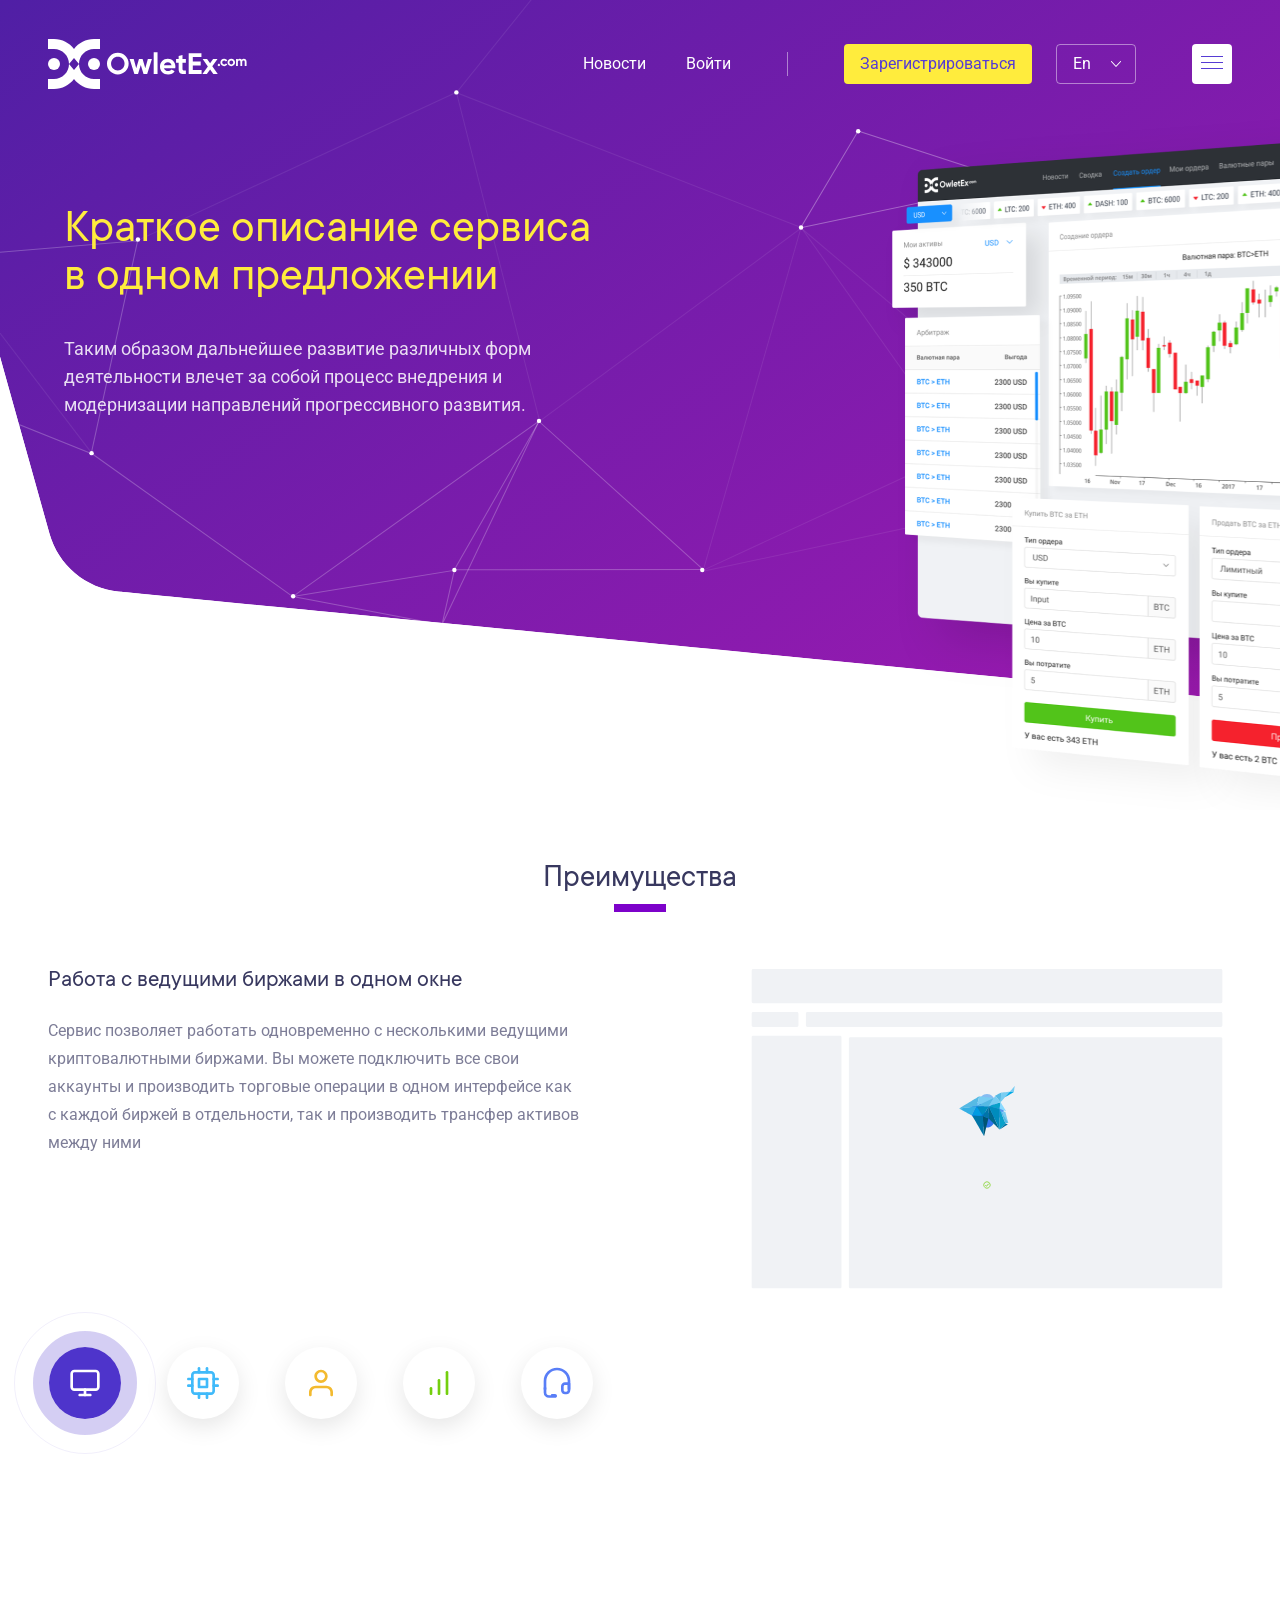
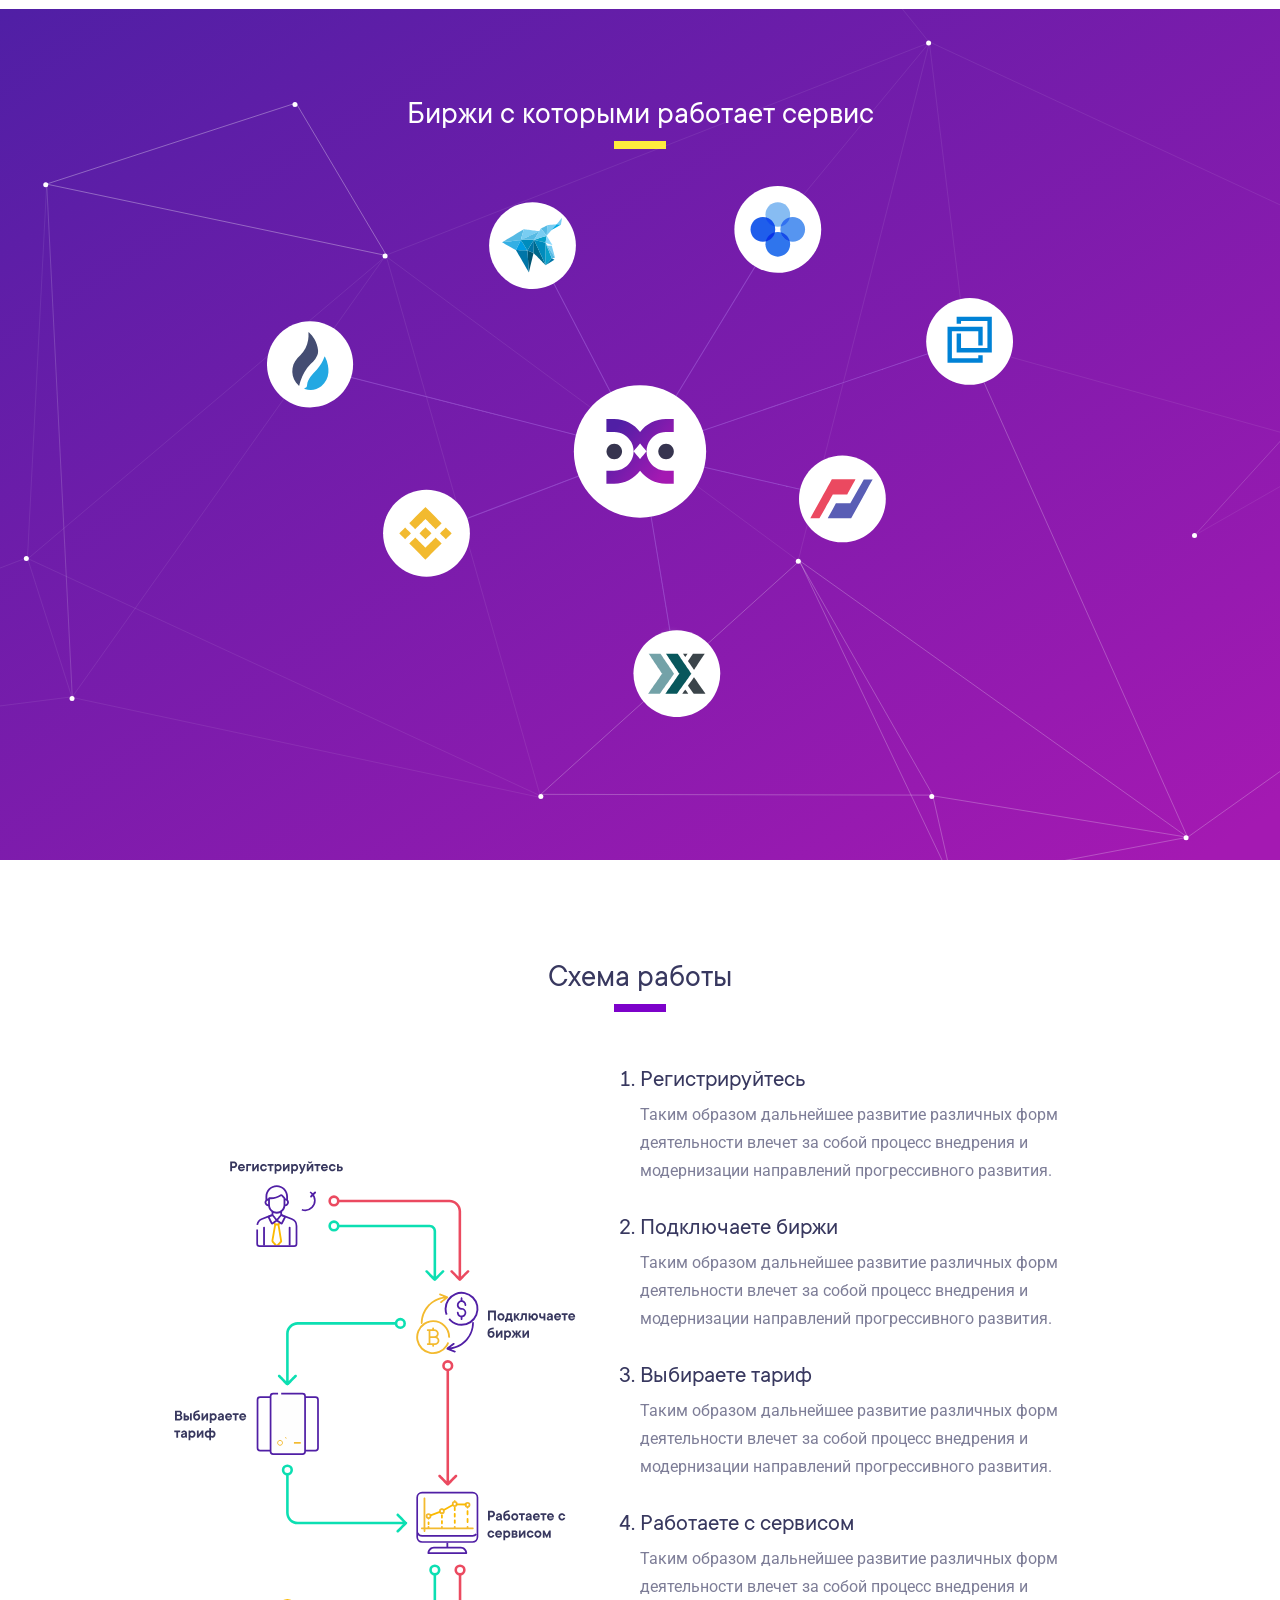
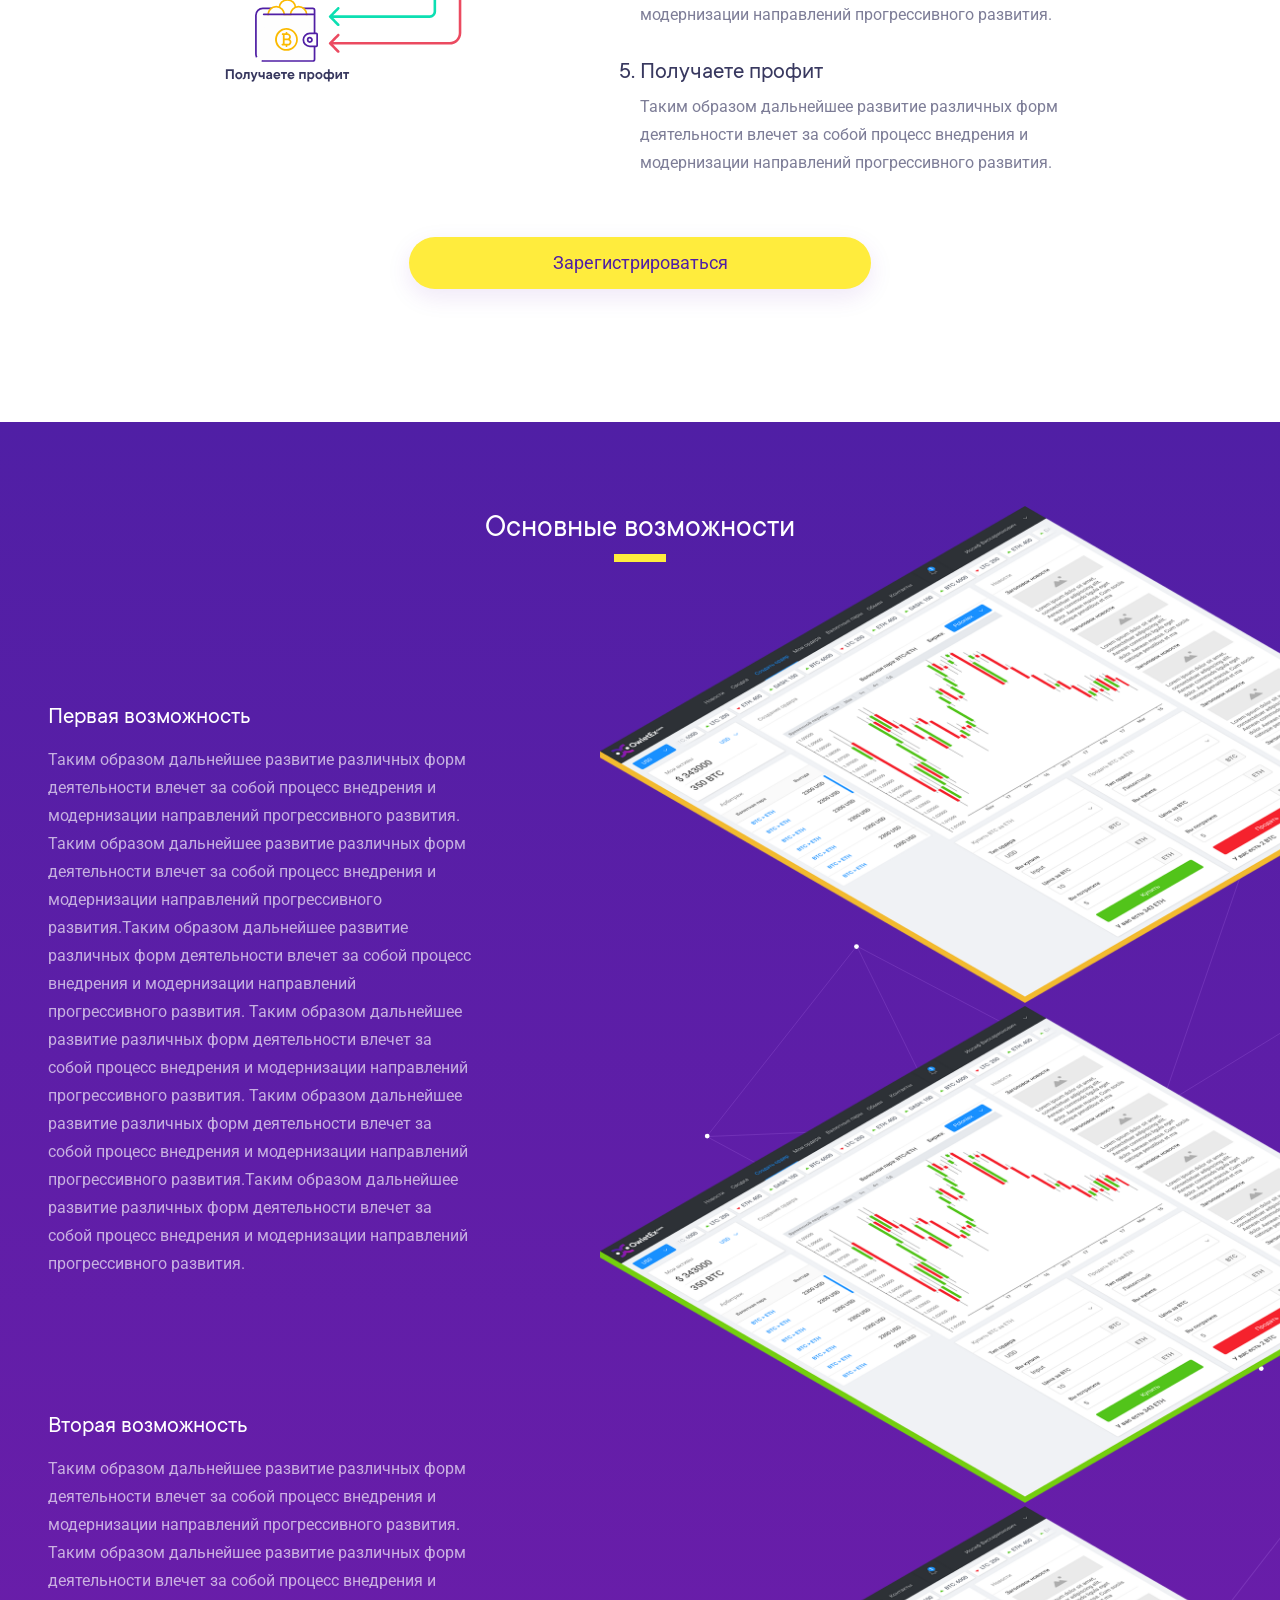
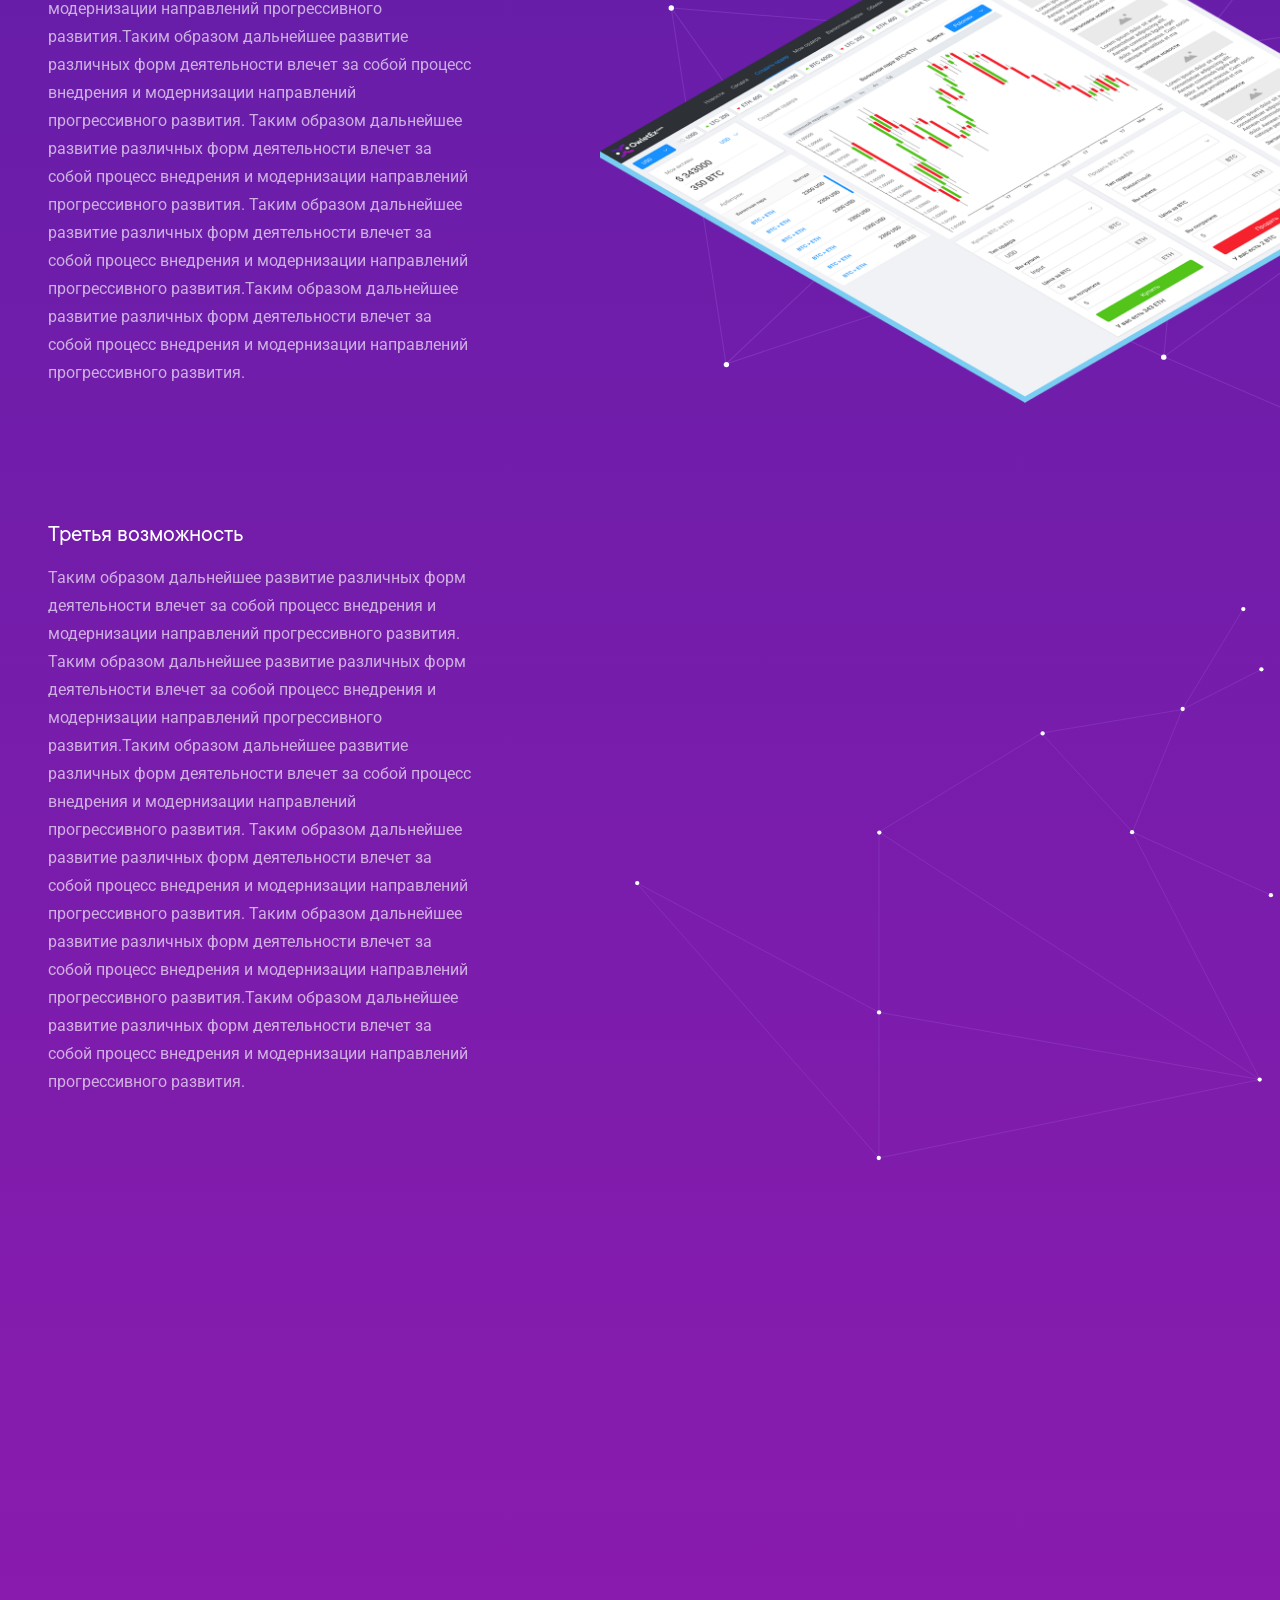
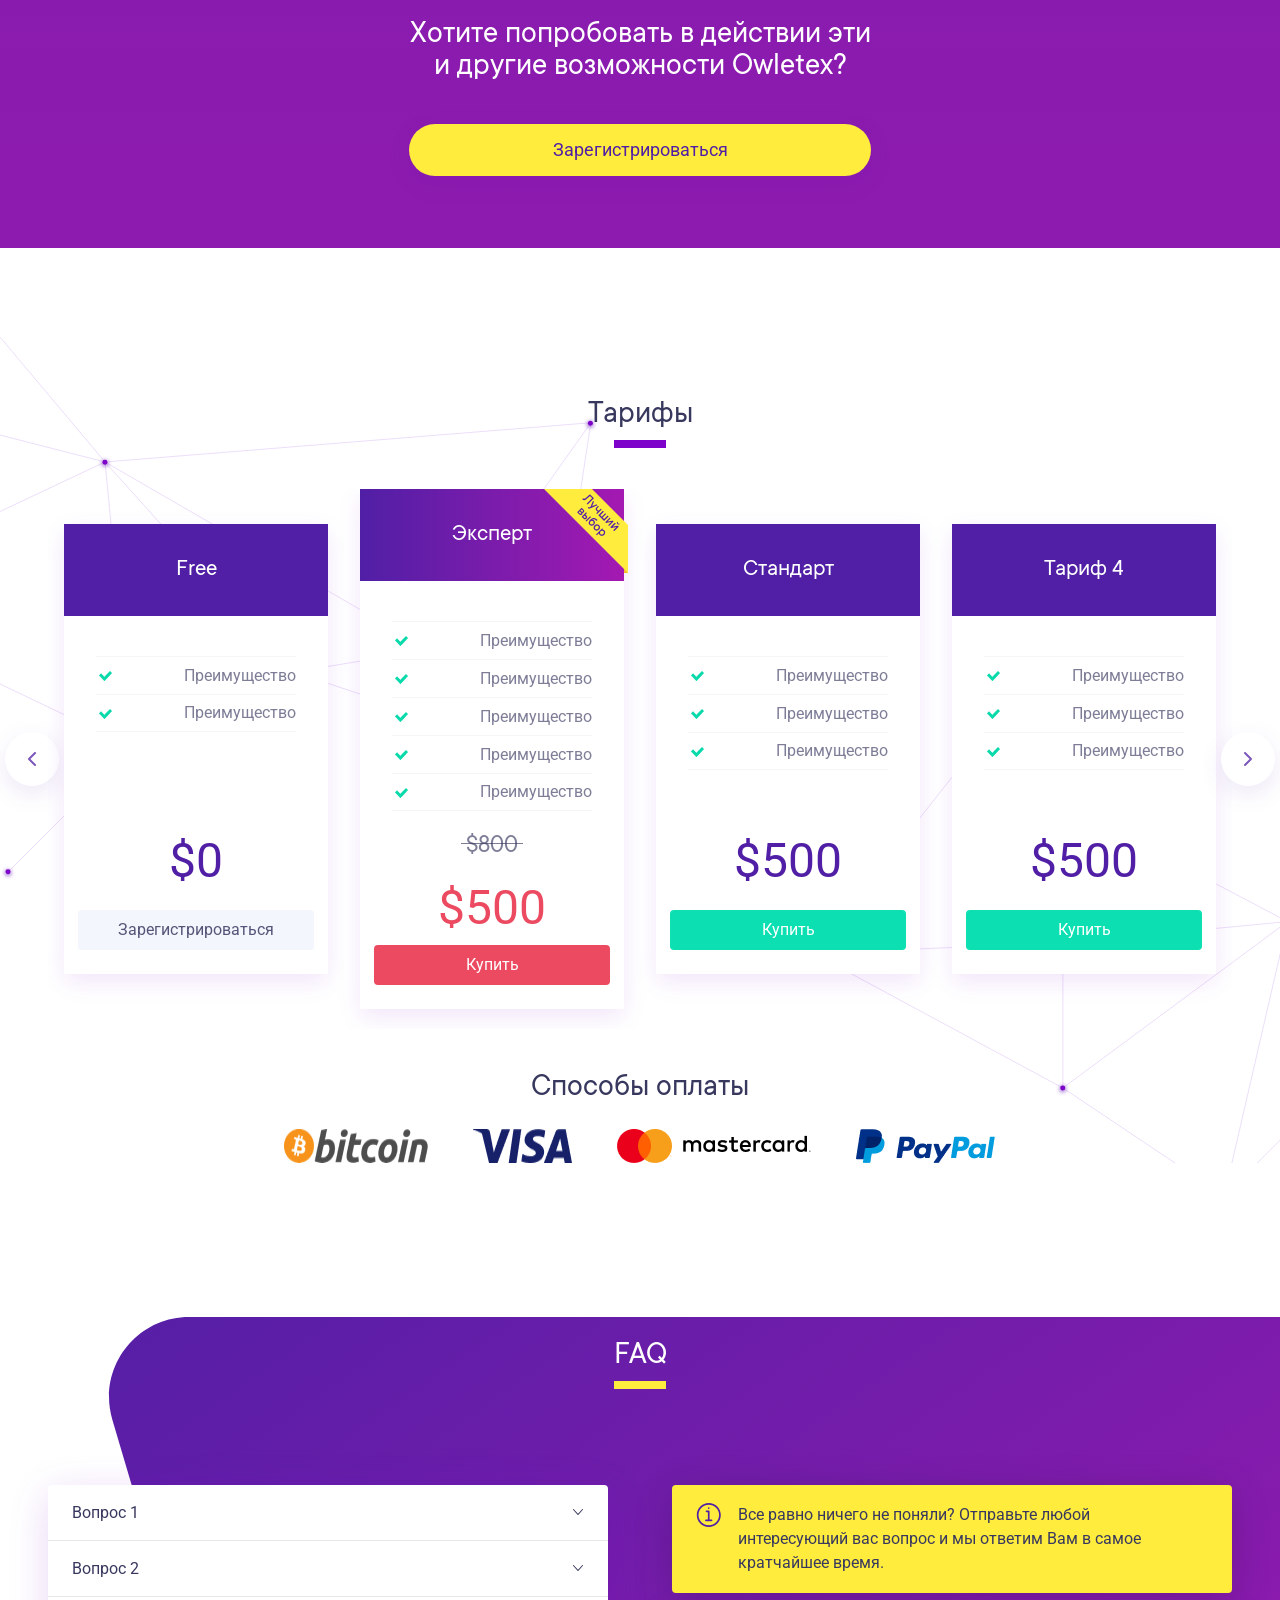
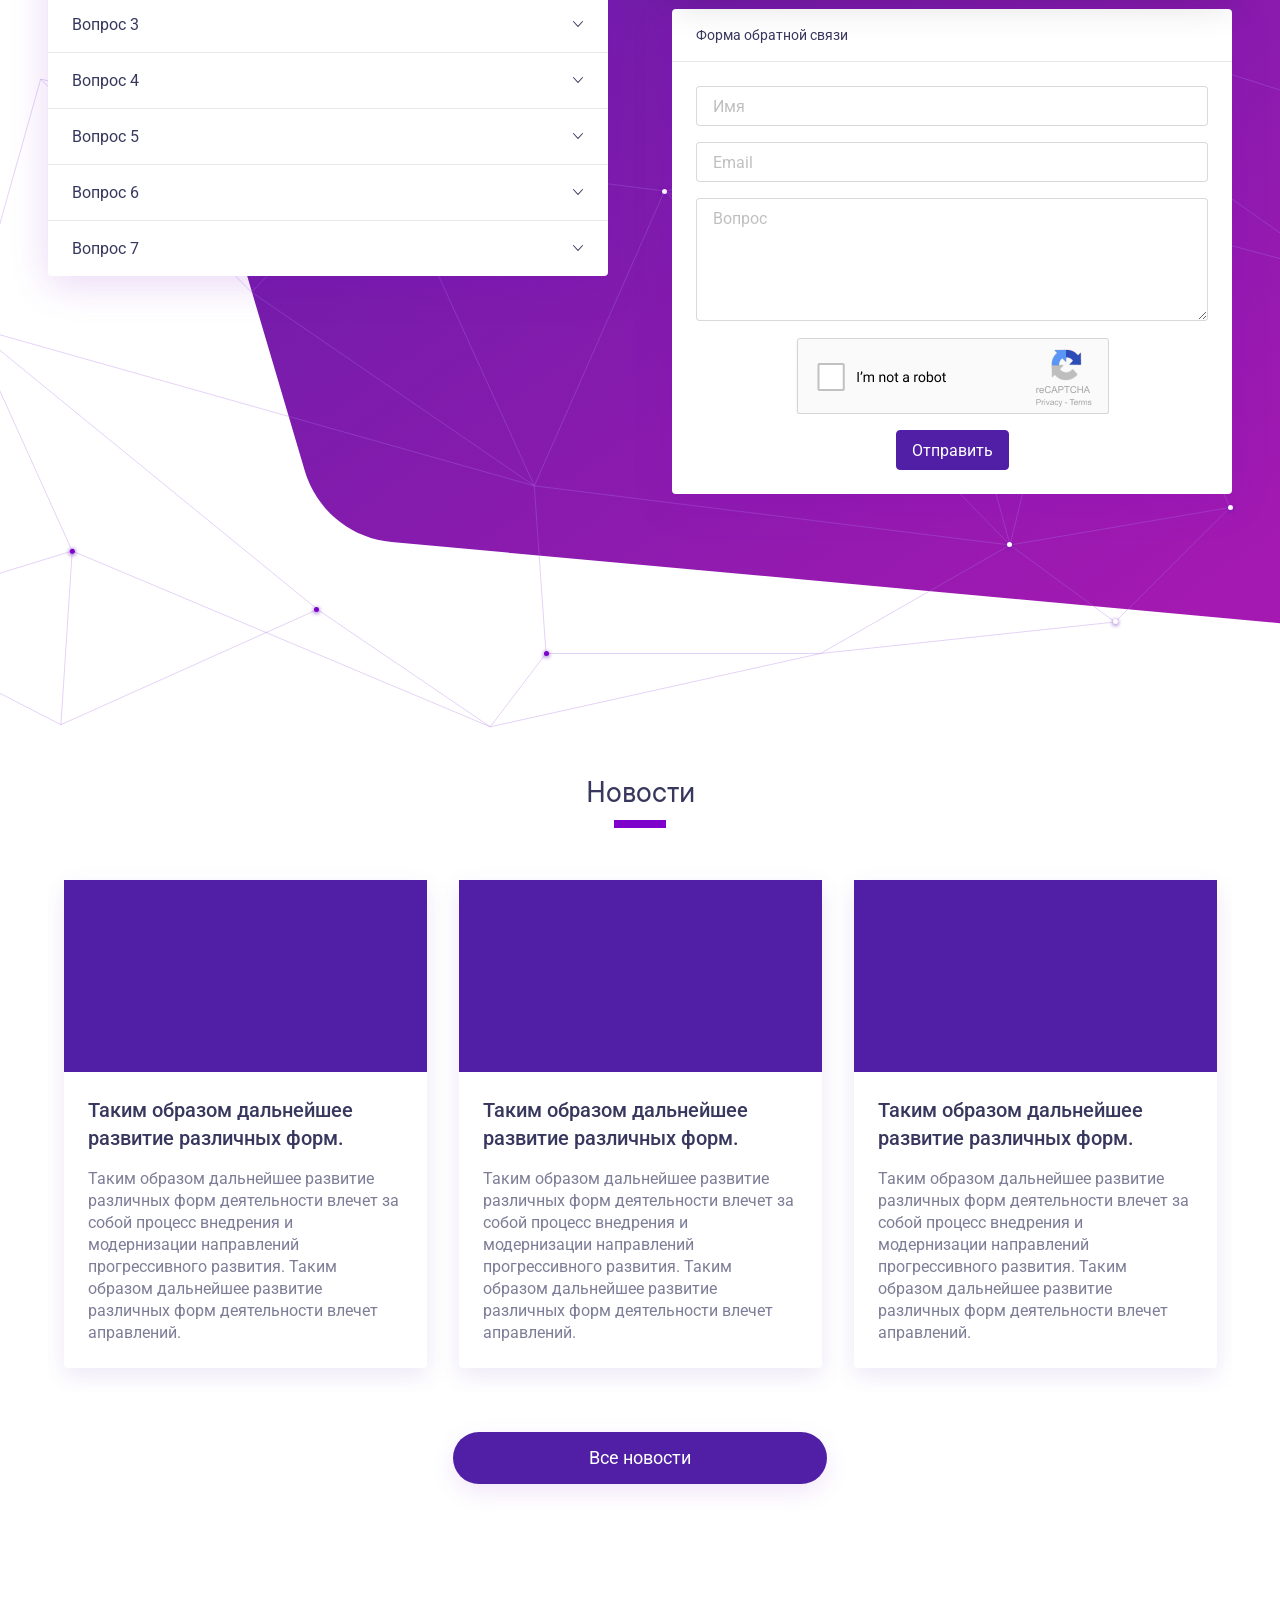
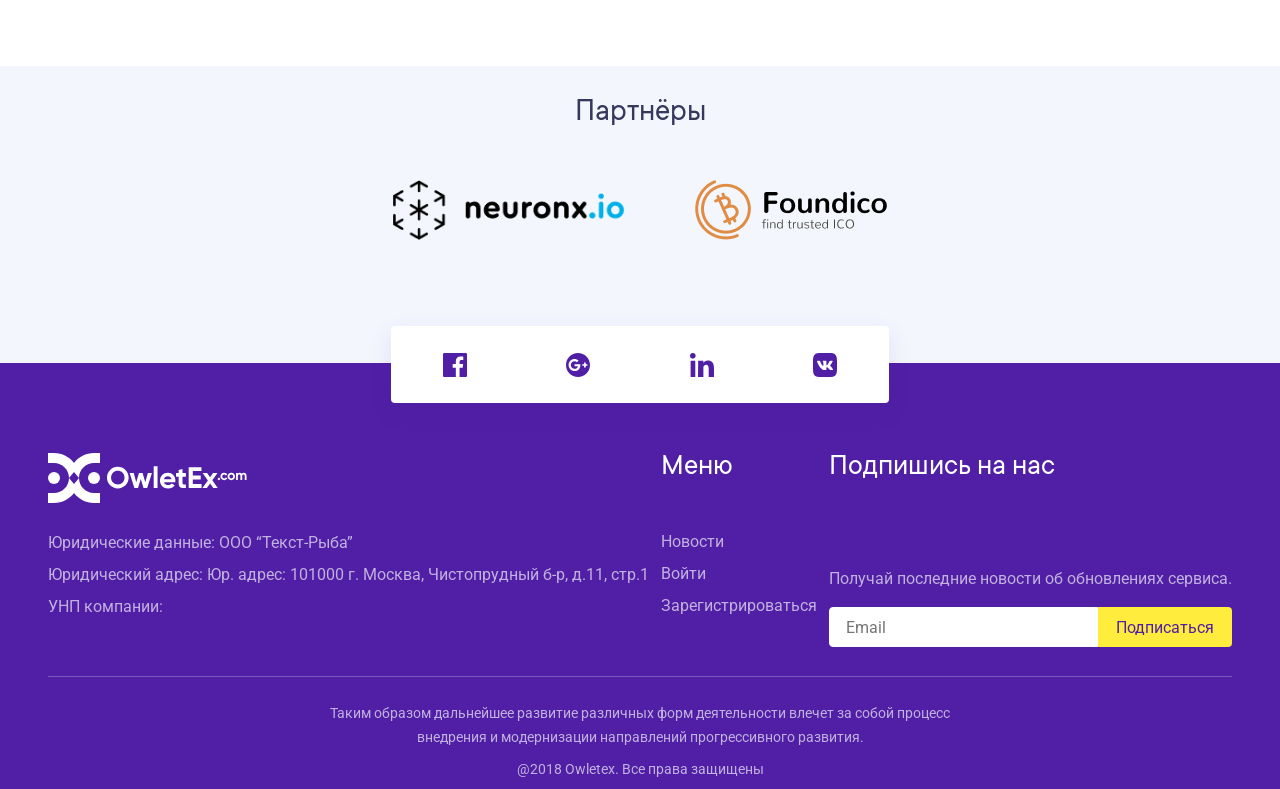
==== commit f4c26ece: "end of day" ====
--- a/index.html
+++ b/index.html
@@ -5,14 +5,14 @@
     <meta name="viewport" content="width=device-width, initial-scale=1">
     <title>Title</title>
     <link rel="stylesheet" href="style/reset.css">
-    <link rel="stylesheet" href="style/style.css">
     <link rel="stylesheet" href="fonts/TTCommons/stylesheet.css">
+    <link href="https://fonts.googleapis.com/css?family=Roboto" rel="stylesheet">
     <link rel="stylesheet" type="text/css" href="./slick/slick.css">
     <link rel="stylesheet" type="text/css" href="./slick/slick-theme.css">
     <link href="https://unpkg.com/aos@2.3.1/dist/aos.css" rel="stylesheet">
-    <link href="https://fonts.googleapis.com/css?family=Roboto" rel="stylesheet">
-    <script src="js/anim.js"></script>
-    <script src="js/scheme-anim.js"></script>
+    <link rel="stylesheet" href="style/style.css">
+    <!--<script src="js/anim.js"></script>-->
+    <!--<script src="js/scheme-anim.js"></script>-->
 </head>
 <body>
     <div class="header-wrapper">
@@ -150,27 +150,27 @@
                 </div>
             </div>
             <div class="adv-bar">
-                <div class="advantage active">
+                <div class="advantage active" id="a11">
                     <div>
                         <div></div>
                     </div>
                 </div>
-                <div class="advantage">
+                <div class="advantage" id="a22">
                     <div>
                         <div></div>
                     </div>
                 </div>
-                <div class="advantage">
+                <div class="advantage" id="a33">
                     <div>
                         <div></div>
                     </div>
                 </div>
-                <div class="advantage">
+                <div class="advantage" id="a44">
                     <div>
                         <div></div>
                     </div>
                 </div>
-                <div class="advantage">
+                <div class="advantage" id="a55">
                     <div>
                         <div></div>
                     </div>
--- a/style/style.css
+++ b/style/style.css
@@ -1,3 +1,17 @@
+html {
+  margin-top: 0 !important;
+}
+* html body {
+  margin-top: 0 !important;
+}
+@media screen and (max-width: 782px) {
+  html {
+    margin-top: 0 !important;
+  }
+  * html body {
+    margin-top: 0 !important;
+  }
+}
 body {
   color: rgba(56, 56, 95, 0.65);
   font-family: 'Roboto', sans-serif;
@@ -1268,9 +1282,9 @@
   .advantages .adv-desc .adv-desc-inner .adv-desc-left .adv-bar {
     display: none;
   }
-  .advantages .adv-desc .adv-desc-inner img {
+  .advantages .adv-desc .adv-desc-inner .adv-desc-right {
     width: 490px;
-    height: 300px;
+    height: 332px;
   }
   .advantages .adv-desc > .adv-bar {
     display: flex;
@@ -1395,17 +1409,20 @@
     margin-right: -7px;
   }
   .advantages .adv-desc .adv-desc-inner {
+    min-height: 632px;
     flex-direction: column;
     align-items: center;
     margin-bottom: 0;
   }
   .advantages .adv-desc .adv-desc-inner .adv-desc-left {
     width: auto;
+    min-height: 216px;
+    flex: 0 1 auto;
     margin-bottom: 32px;
   }
-  .advantages .adv-desc .adv-desc-inner > img {
-    width: 100%;
-    height: 414px;
+  .advantages .adv-desc .adv-desc-inner .adv-desc-right {
+    width: 660px;
+    height: 430px;
   }
   .scheme-of-work .main-content {
     flex-direction: column-reverse;
@@ -1655,12 +1672,16 @@
   .advantages .adv-desc .adv-desc-inner {
     padding: 0 17px;
   }
+  .advantages .adv-desc .adv-desc-inner .adv-desc-left {
+    min-height: 406px;
+  }
   .advantages .adv-desc .adv-desc-inner .adv-desc-left h3 {
     font-size: 22px;
     margin-bottom: 26px;
   }
-  .advantages .adv-desc .adv-desc-inner > img {
-    height: 166px;
+  .advantages .adv-desc .adv-desc-inner .adv-desc-right {
+    width: 272px;
+    height: 178px;
   }
   .exchanges {
     padding: 32px 0 77px;
